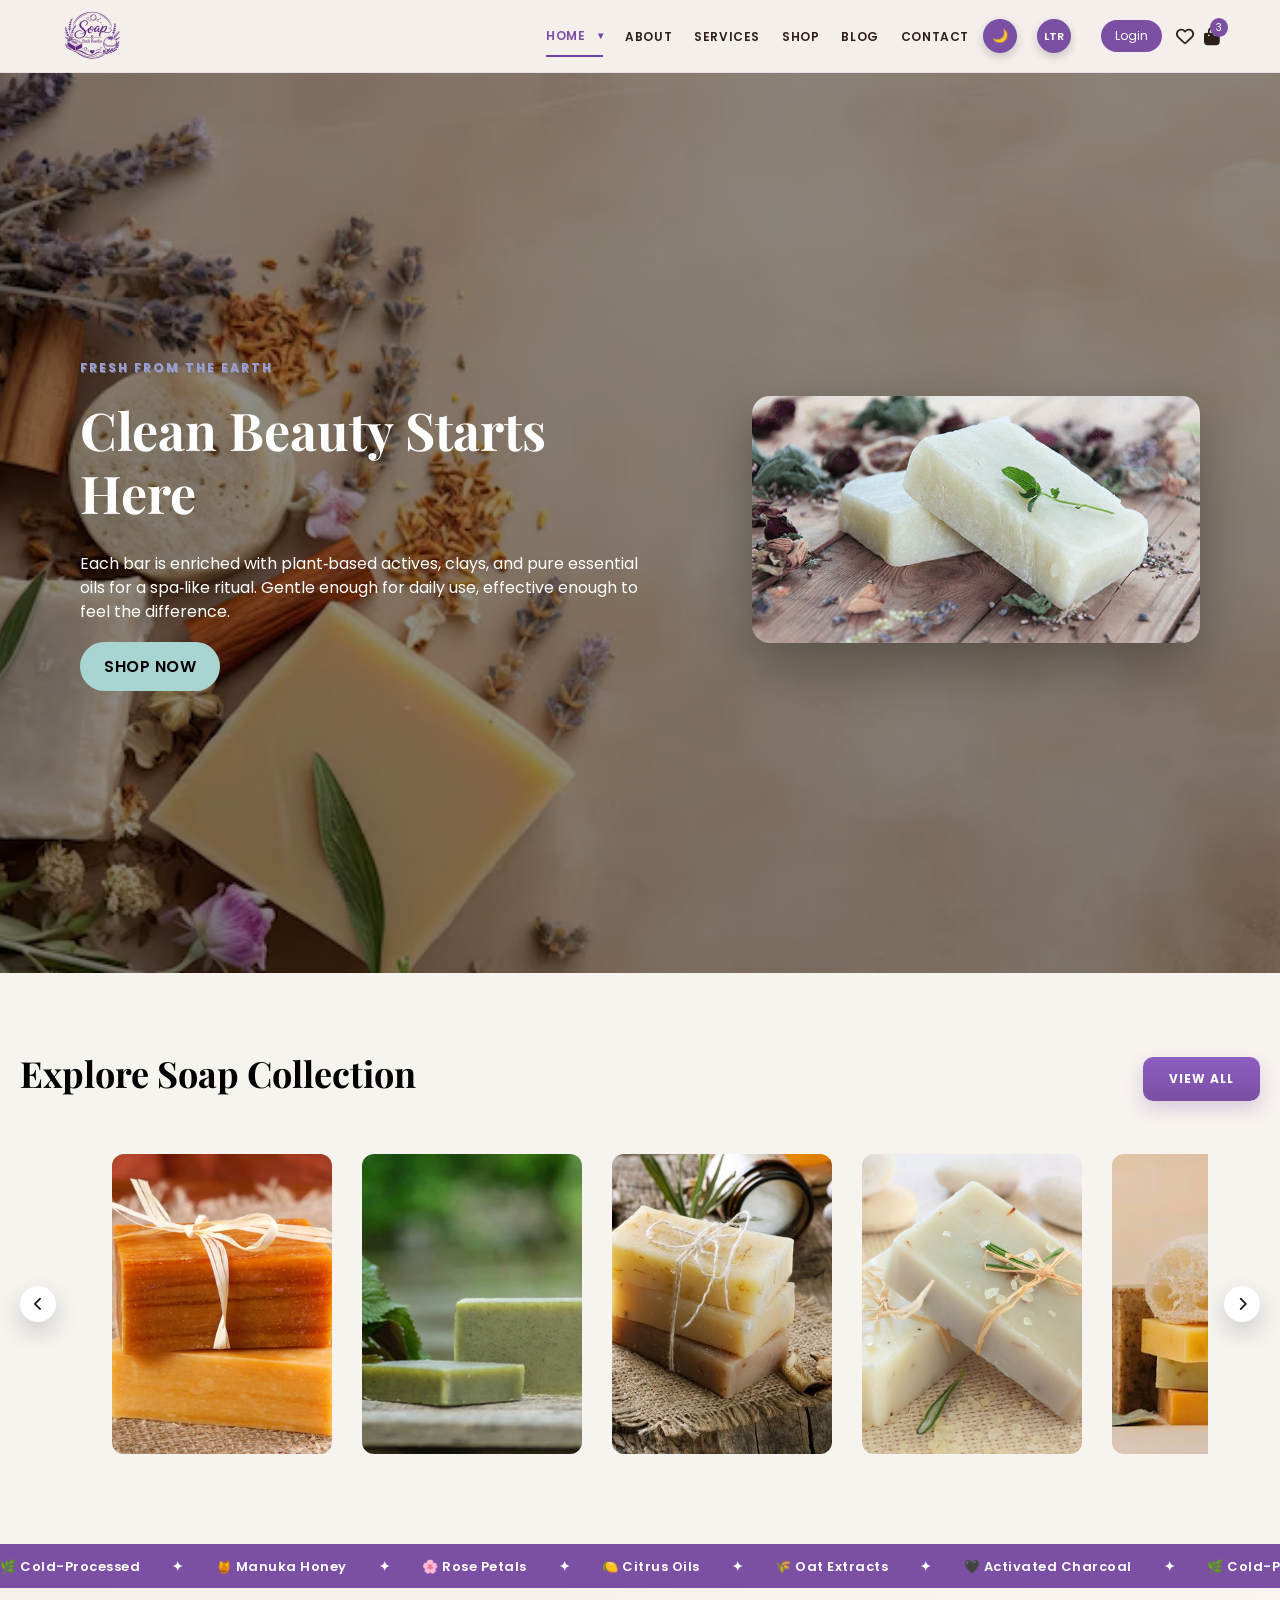
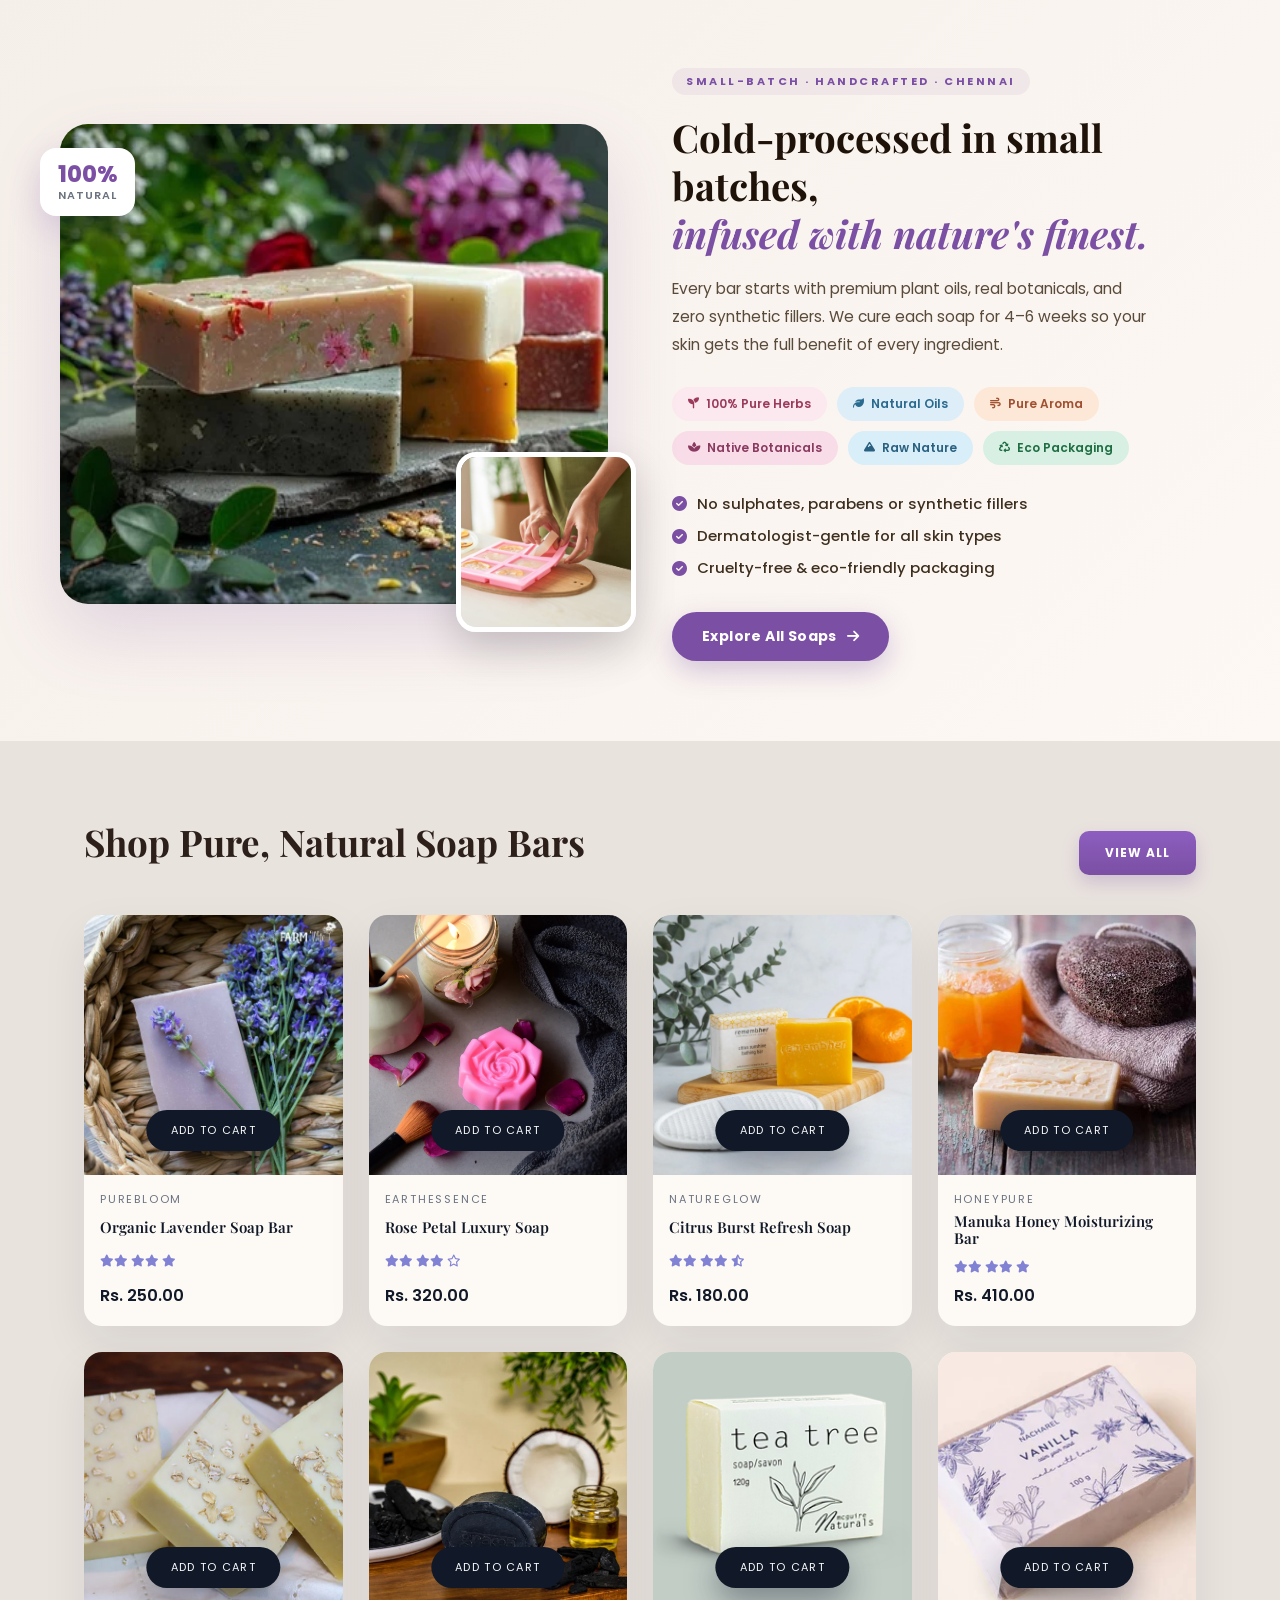
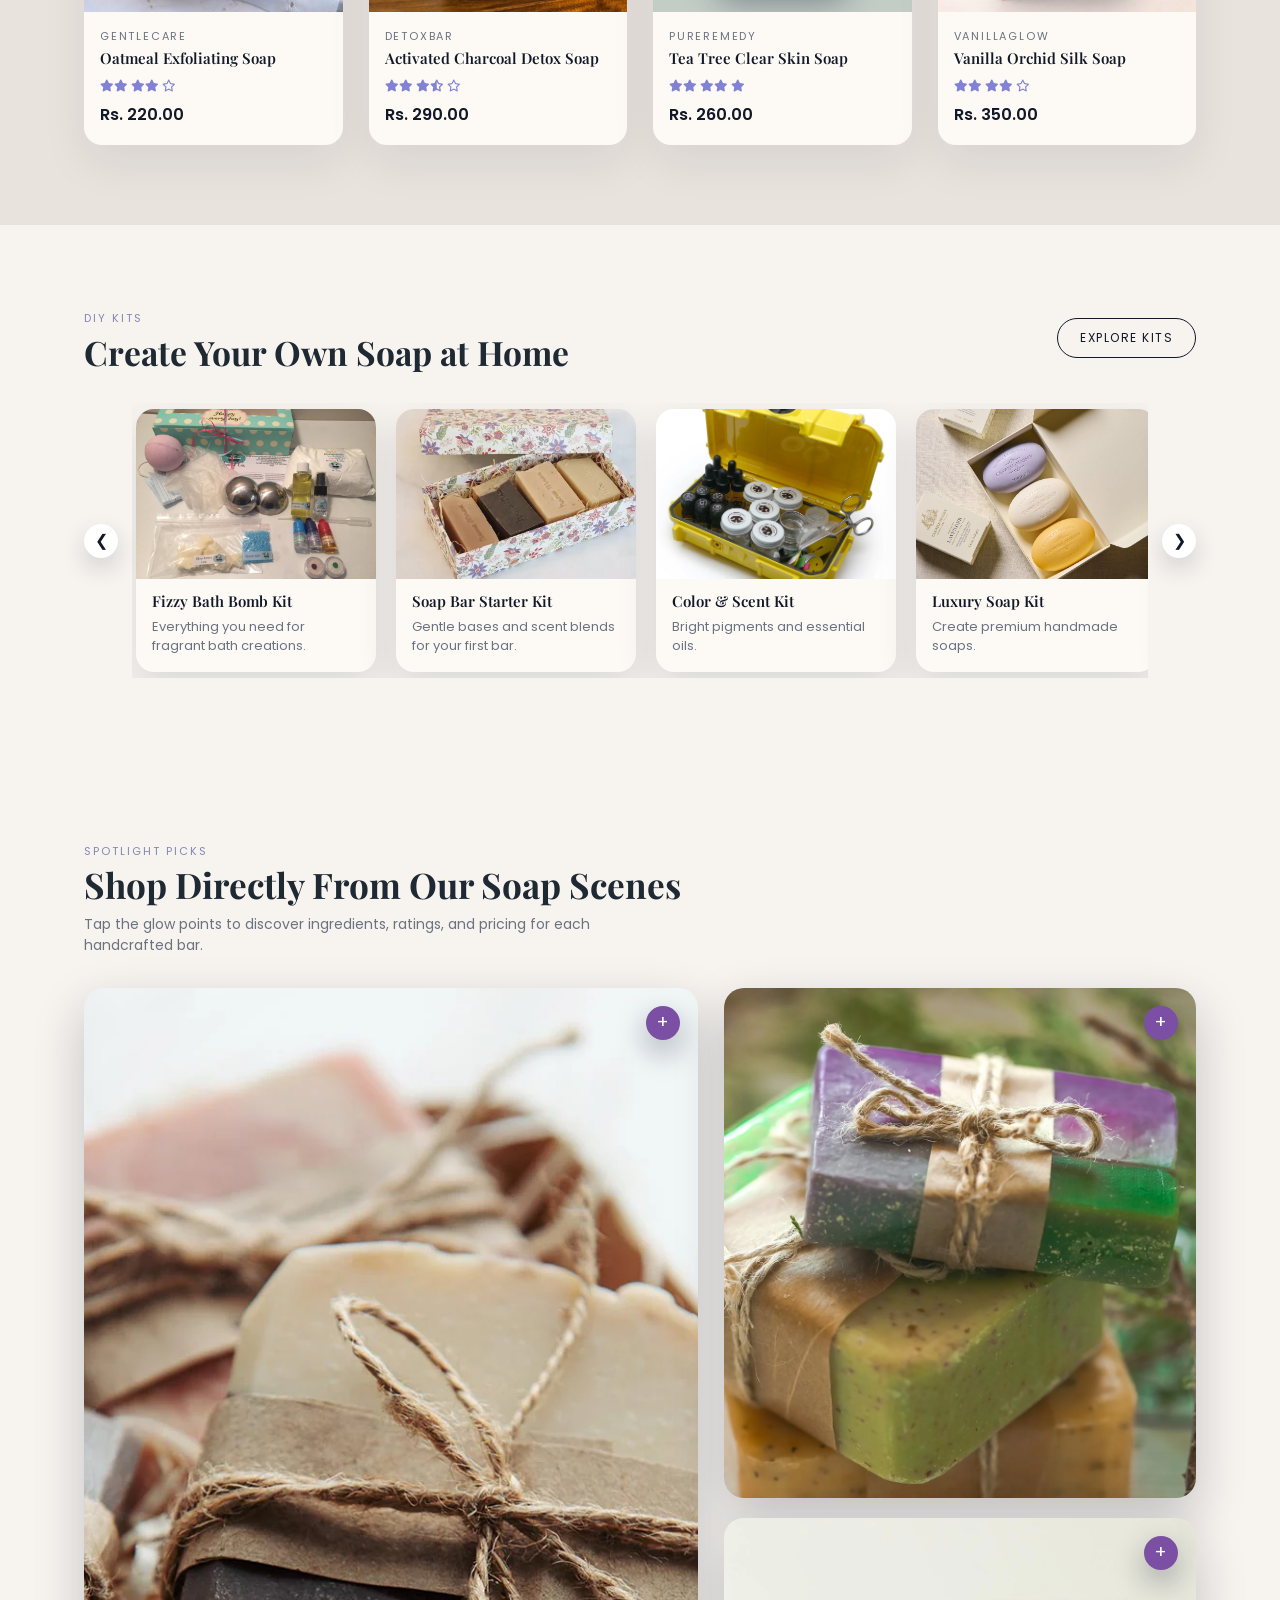
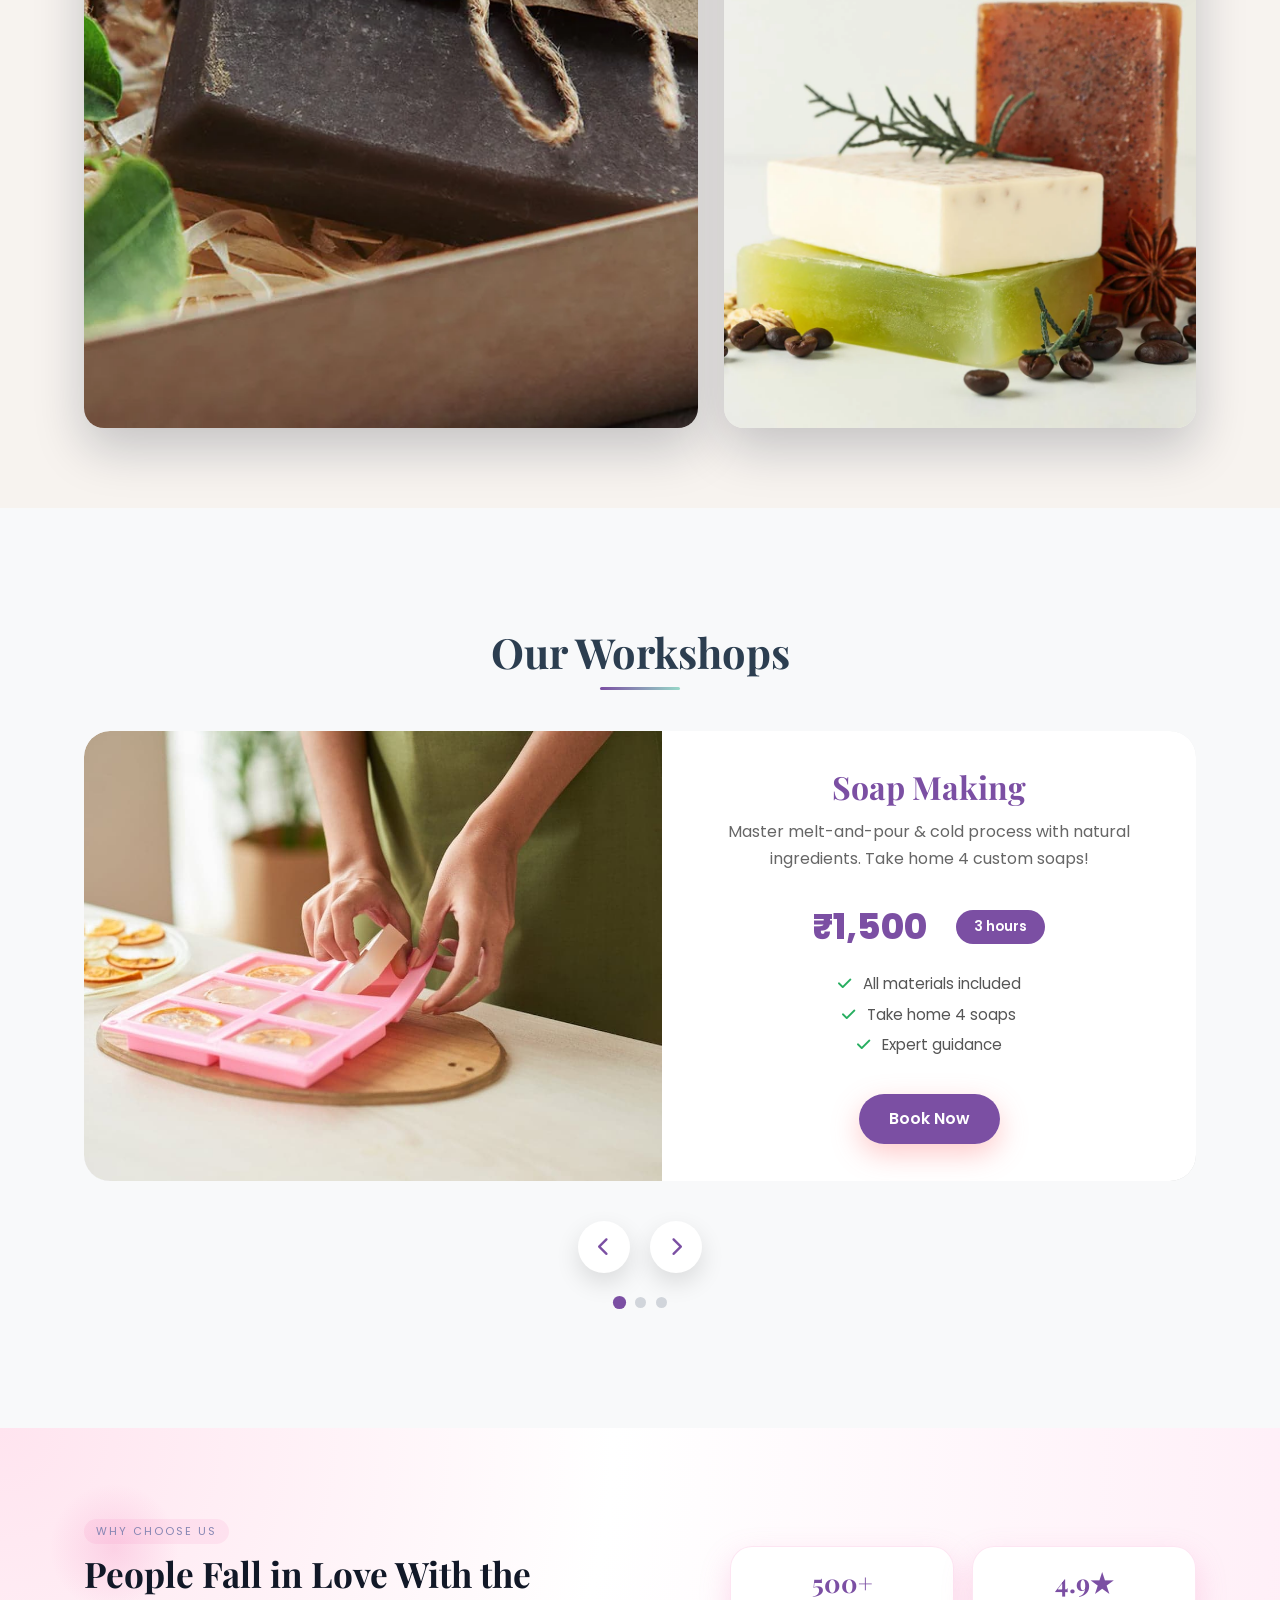
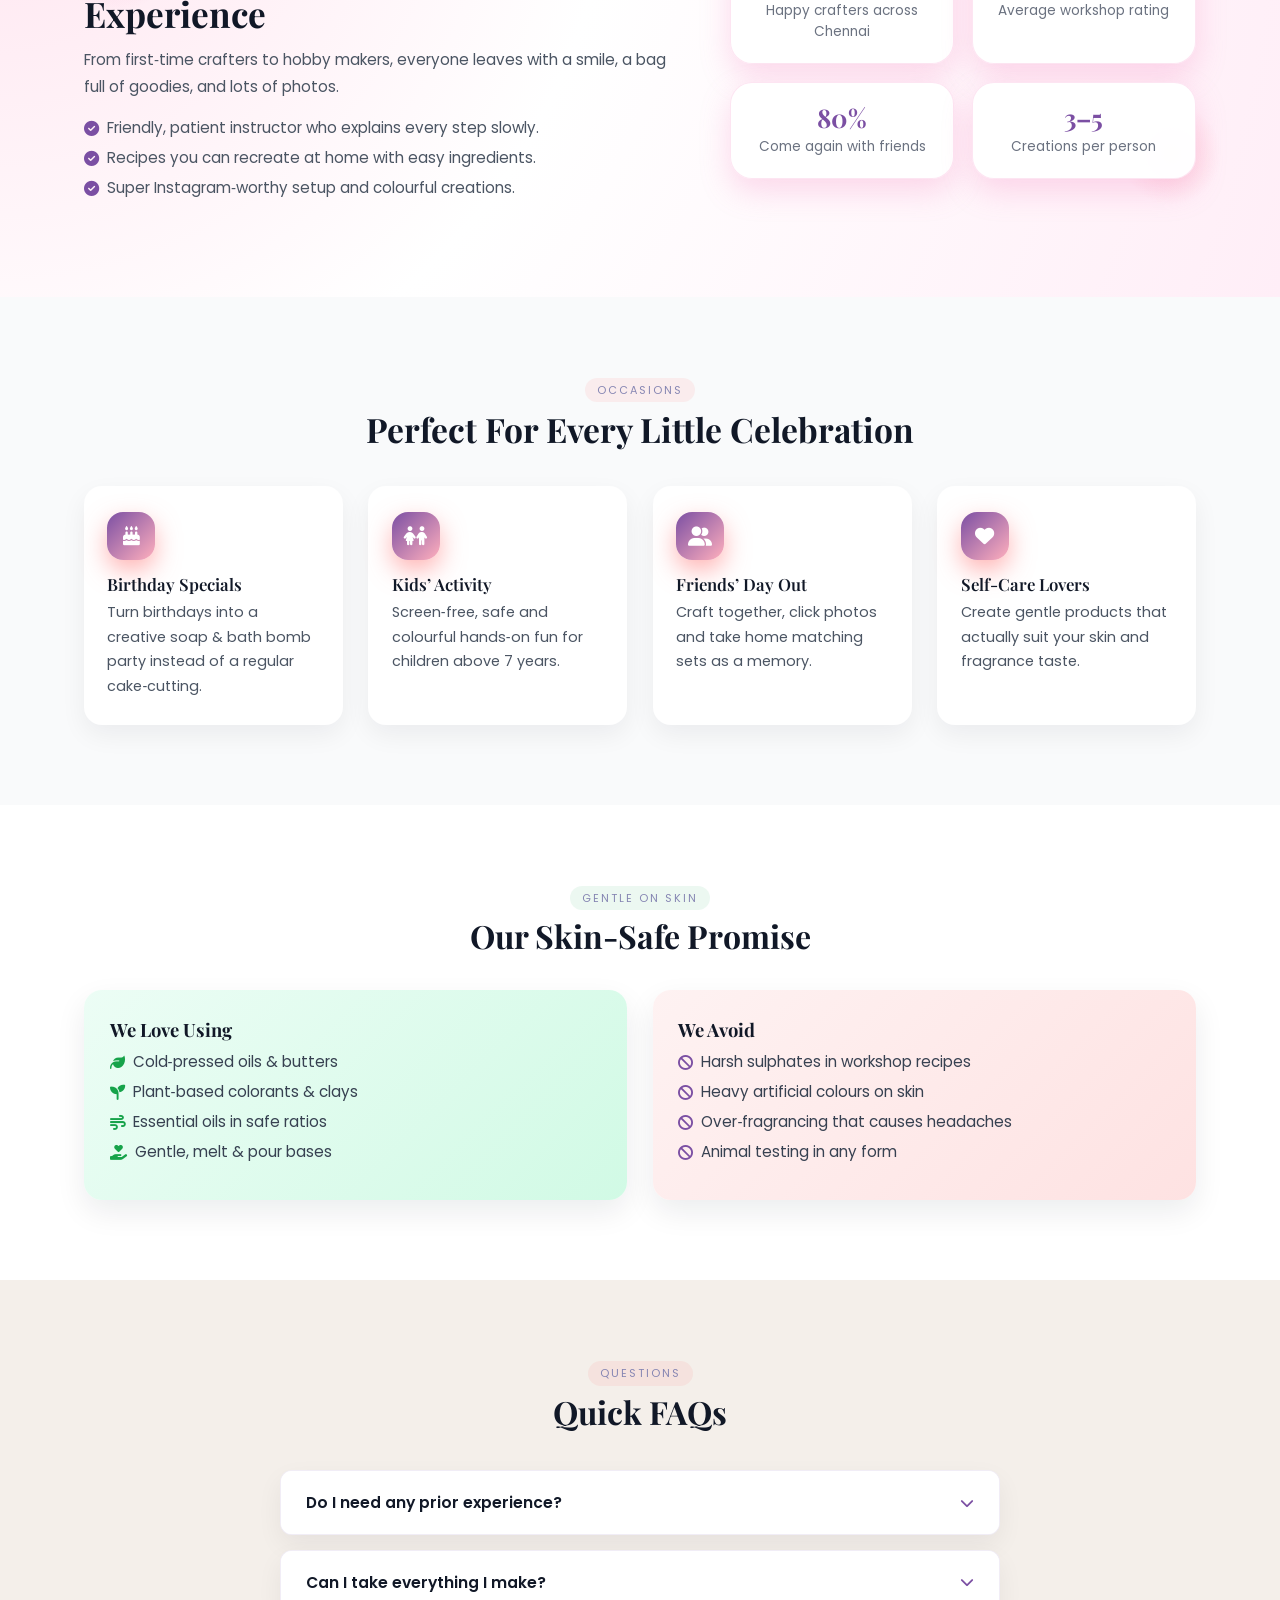
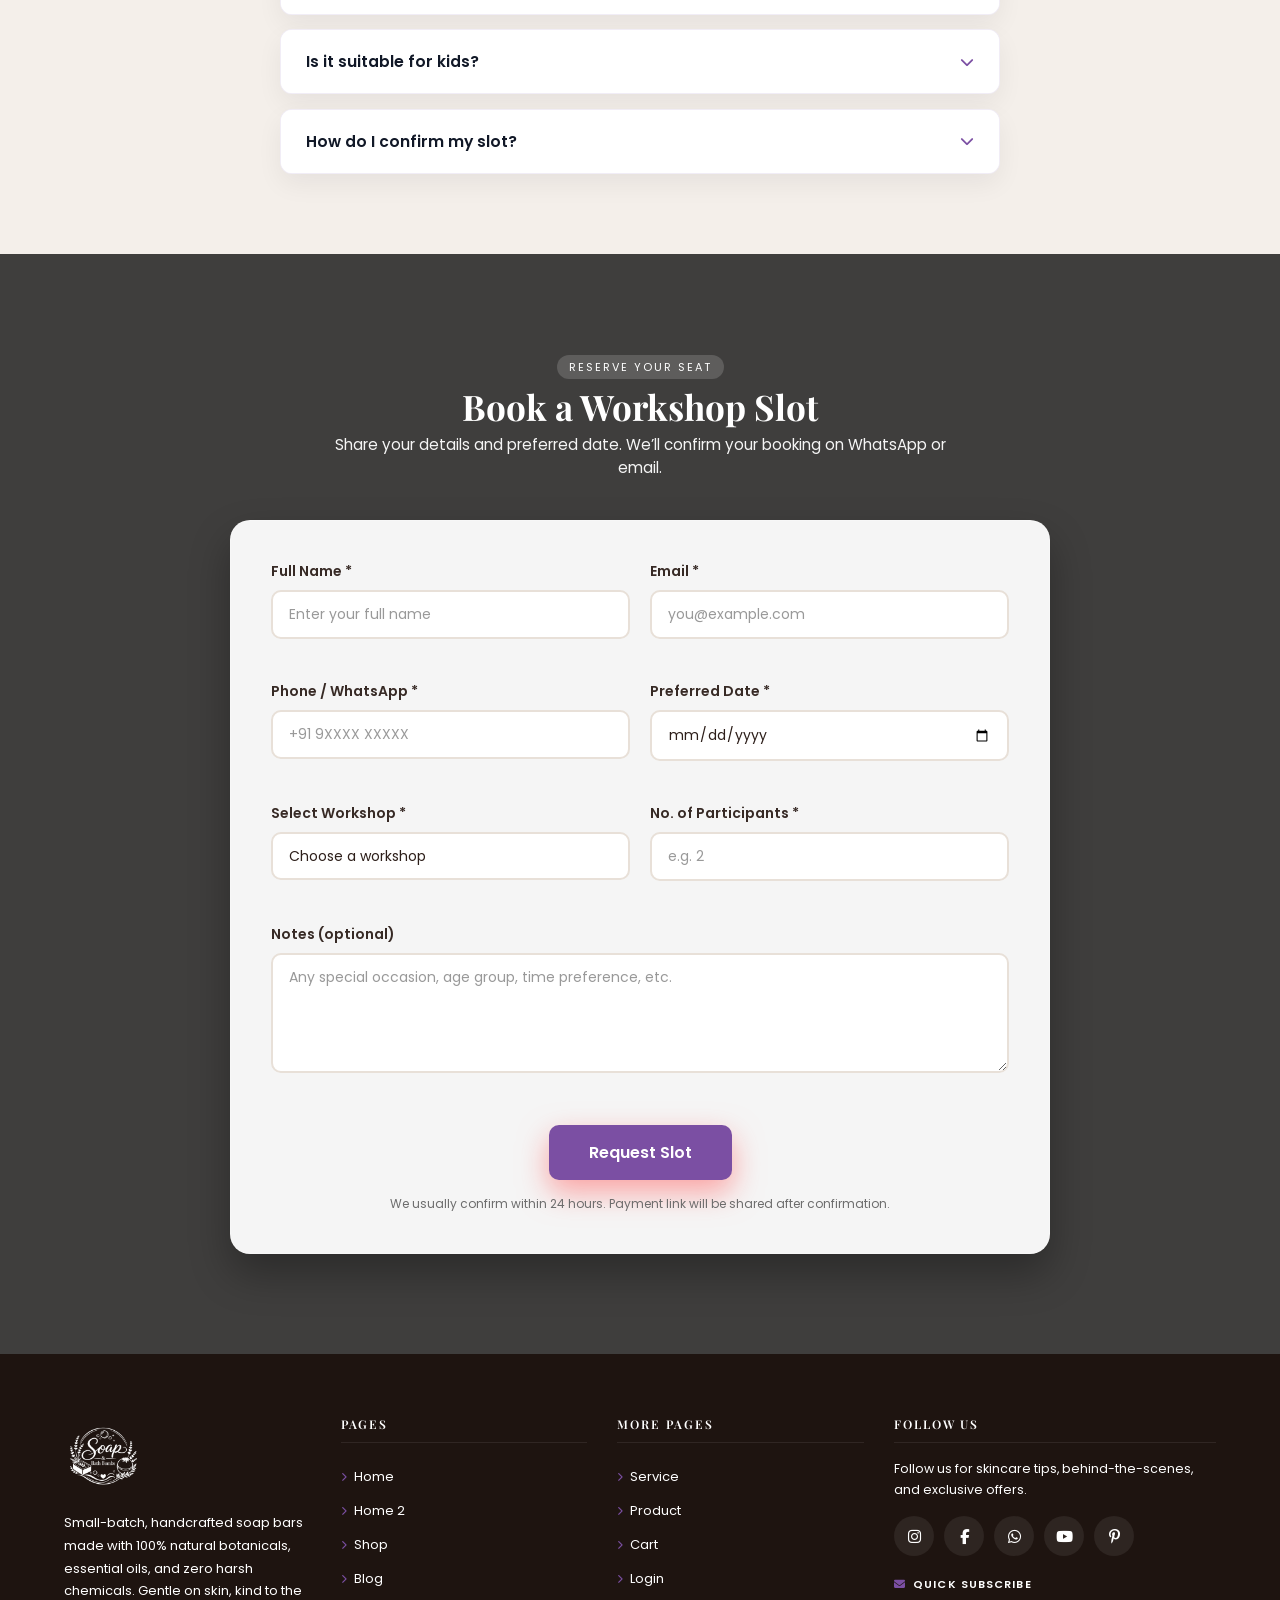
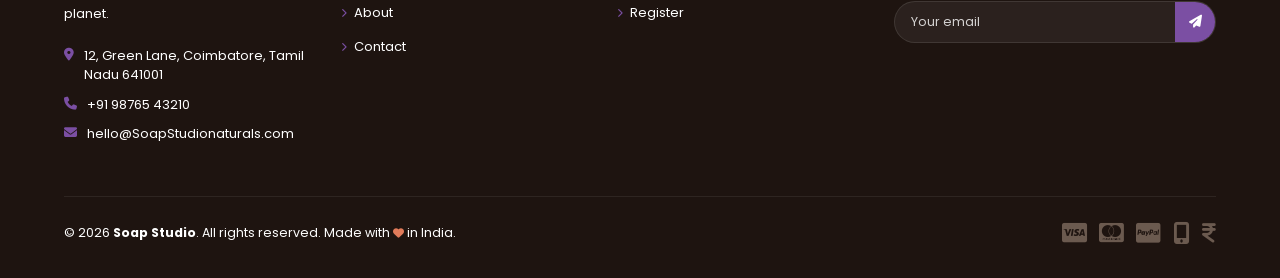
==== index.html @ 23bfa796 "Add files via upload" ====
<!DOCTYPE html>
<html lang="en">
<head>
    <meta charset="UTF-8">
    <meta name="viewport" content="width=device-width, initial-scale=1.0">
    <link rel="icon" type="image/png" href="images/my-logo.png">
<title>Soap & Bath Bomb Workshop Studio - Chennai</title>
    <!-- ✅ CSS LINK - THIS IS CORRECT -->
    <link rel="stylesheet" href="css/style.css">
    <link rel="stylesheet" href="css/dark.css">
    <link href="https://fonts.googleapis.com/css2?family=Poppins:wght@300;400;600;700&display=swap" rel="stylesheet">
    <link rel="stylesheet" href="https://cdnjs.cloudflare.com/ajax/libs/font-awesome/6.4.0/css/all.min.css">
    <link href="https://fonts.googleapis.com/css2?family=Playfair+Display&family=Poppins&display=swap" rel="stylesheet">

<link rel="stylesheet" href="https://cdnjs.cloudflare.com/ajax/libs/font-awesome/6.5.0/css/all.min.css">
</head>

<body class="page-home">
<!-- Header with Home Dropdown -->
<header class="site-header">
  <div class="header-container">


     <a href="index.html" class="logo">
      <img src="images/my-logo.png" alt="Soap Studio Logo" class="logo-img">
    </a>


    <!-- LEFT: Navigation -->
    <nav class="nav-left">
      <ul>
         <li class="dropdown active">
            <a href="#" class="active dropdown-trigger">Home <span class="dropdown-caret">&#9662;</span></a>
            <ul class="dropdown-menu">
                <li><a href="index.html" class="active">Home 1</a></li>
                <li><a href="home-2.html">Home 2</a></li>
            </ul>
        </li>
        <li><a href="about.html">About</a></li>
        <li><a href="service.html">Services</a></li>
        <li><a href="shop.html">Shop</a></li>
        <li><a href="blog.html">Blog</a></li>
        <li><a href="contact.html">Contact</a></li>
      </ul>
    </nav>

    <!-- CENTER: Logo -->
  

    <!-- RIGHT: Icons -->
    <div class="nav-right">
      
      <a href="#" title="Wishlist"><i class="fa-regular fa-heart"></i></a>
      <a href="cart.html" title="Cart" class="cart-icon">
        <i class="fa-solid fa-bag-shopping"></i>
        <span class="cart-badge">3</span>
      </a>
    </div>

    <!-- MOBILE: Hamburger -->
    <button class="hamburger" id="hamburger" aria-label="Toggle menu">
      <span></span><span></span><span></span>
    </button>


      <button id="theme-toggle" class="theme-btn" aria-label="Toggle theme">🌙</button>
      <button id="rtl-toggle" class="rtl-btn" aria-label="Toggle RTL">
        <span id="rtl-icon">LTR</span>
      </button>

      <a href="login.html" class="mobile-login-btn">Login</a>

  </div>

  <!-- MOBILE: Dropdown Nav -->
  <nav class="mobile-nav" id="mobileNav">
    <ul>
       <li class="mobile-dropdown">
         <button class="mobile-dropdown-toggle" type="button" aria-expanded="false">
           <span>Home</span>
           <span class="mobile-dropdown-caret">&#9662;</span>
         </button>
         <ul class="mobile-submenu">
           <li><a href="index.html" class="active">Home 1</a></li>
           <li><a href="home-2.html">Home 2</a></li>
         </ul>
       </li>
       <li><a href="about.html">About</a></li>
       <li><a href="service.html">Services</a></li>
       <li><a href="shop.html">Shop</a></li>
       <li><a href="blog.html">Blog</a></li>
       <li><a href="contact.html">Contact</a></li>
    </ul>
    <div class="mobile-nav-icons">
      <button class="theme-btn mobile-toggle-btn mobile-theme-toggle" aria-label="Toggle theme">🌙</button>
      <button class="rtl-btn mobile-toggle-btn mobile-rtl-toggle" aria-label="Toggle RTL">
        <span class="mobile-rtl-icon">LTR</span>
      </button>
      <a href="#" title="Wishlist"><i class="fa-regular fa-heart"></i></a>
      <a href="cart.html" title="Cart" class="cart-icon">
        <i class="fa-solid fa-bag-shopping"></i>
        <span class="cart-badge">3</span>
      </a>
      <a href="login.html" class="mobile-login-btn mobile-login-btn--menu">Login</a>
    </div>
  </nav>
</header>



<script>
</script>

<section class="hero">

    <!-- SLIDE 1 -->
    <div class="hero-slide active" style="background-image: linear-gradient(rgba(0,0,0,0.6), rgba(0,0,0,0.6)), url('images/back.webp');">
        <div class="overlay"></div>

        <div class="hero-content">
            <span>NATURE’S GENTLE TOUCH</span>
            <h1 style="color: #ffffff;">Handcrafted Organic<br>Soaps for Glowing Skin</h1>
            <p>Small‑batch bars made with cold‑processed oils, butters, and botanicals that pamper your skin. 
            Free from harsh sulfates, parabens, and synthetic fillers.</p>
            <button>SHOP NOW</button>
        </div>

        <div class="hero-img">
            <img src="images/handmade.webp">
        </div>
    </div>

    <!-- SLIDE 2 -->
    <div class="hero-slide" style="background-image: url('images/another back.avif');">
        <div class="overlay"></div>

        <div class="hero-content">
            <span>FRESH FROM THE EARTH</span>
            <h1>Clean Beauty Starts<br>Here</h1>
            <p>Each bar is enriched with plant‑based actives, clays, and pure essential oils for a spa‑like ritual. 
            Gentle enough for daily use, effective enough to feel the difference.</p>
            <button>SHOP NOW</button>
        </div>

        <div class="hero-img">
            <img src="images/flavour-6.webp">
        </div>
    </div>

</section>

<section class="collection">
    
  <div class="collection-header">
    <h2>Explore Soap Collection</h2>
    <a href="shop.html" class="view-all">VIEW ALL</a>
  </div>

  <div class="collection-wrapper">
    <!-- Left scroll button -->
    <button class="col-btn" id="colPrev" aria-label="Scroll left">
      <i class="fa-solid fa-chevron-left"></i>
    </button>

    <!-- Scrollable row -->
    <div class="collection-grid" id="collectionGrid">

      <div class="collection-item">
        <img src="images/flavour-1.avif" alt="Natural soaps">
        <div class="overlay-text">
          <h4>Natural Soaps</h4>
          <p>6 products</p>
        </div>
      </div>

      <div class="collection-item">
        <img src="images/flavour-2.webp" alt="Charcoal soaps">
        <div class="overlay-text">
          <h4>Charcoal Soaps</h4>
          <p>8 products</p>
        </div>
      </div>

      <div class="collection-item">
        <img src="images/flavour-3.jpg" alt="Herbal soaps">
        <div class="overlay-text">
          <h4>Herbal Soaps</h4>
          <p>5 products</p>
        </div>
      </div>

      <div class="collection-item">
        <img src="images/flavour-4.jpg" alt="Luxury bars">
        <div class="overlay-text">
          <h4>Luxury Bars</h4>
          <p>7 products</p>
        </div>
      </div>

      <div class="collection-item">
        <img src="images/flavour-5.webp" alt="Color soaps">
        <div class="overlay-text">
          <h4>Color Soaps</h4>
          <p>9 products</p>
        </div>
      </div>

    </div>

    <!-- Right scroll button -->
    <button class="col-btn" id="colNext" aria-label="Scroll right">
      <i class="fa-solid fa-chevron-right"></i>
    </button>
  </div>

</section>
            


<section class="naturals-section">

  <!-- MARQUEE TICKER -->
  <div class="naturals-ticker">
    <div class="ticker-track">
      <span>🌿 Cold-Processed</span><span>✦</span>
      <span>🍯 Manuka Honey</span><span>✦</span>
      <span>🌸 Rose Petals</span><span>✦</span>
      <span>🍋 Citrus Oils</span><span>✦</span>
      <span>🌾 Oat Extracts</span><span>✦</span>
      <span>🖤 Activated Charcoal</span><span>✦</span>
      <span>🌿 Cold-Processed</span><span>✦</span>
      <span>🍯 Manuka Honey</span><span>✦</span>
      <span>🌸 Rose Petals</span><span>✦</span>
      <span>🍋 Citrus Oils</span><span>✦</span>
      <span>🌾 Oat Extracts</span><span>✦</span>
      <span>🖤 Activated Charcoal</span><span>✦</span>
    </div>
  </div>

  <div class="naturals-inner">

    <!-- LEFT: IMAGE STACK -->
    <div class="naturals-visual">
      <div class="naturals-img-wrap">
        <img src="images/handmade.webp" alt="Handmade soap" class="naturals-img-main">
        <img src="images/soap-1.jpeg" alt="Natural ingredients" class="naturals-img-float">
        <!-- floating badge -->
        <div class="naturals-badge-float">
          <span class="nbf-num">100%</span>
          <span class="nbf-label">Natural</span>
        </div>
      </div>
    </div>

    <!-- RIGHT: CONTENT -->
    <div class="naturals-content">
      <span class="naturals-eyebrow">Small-Batch · Handcrafted · Chennai</span>
      <h2 class="naturals-heading">
        Cold-processed in small batches,<br>
        <em>infused with nature's finest.</em>
      </h2>
      <p class="naturals-desc">
        Every bar starts with premium plant oils, real botanicals, and zero synthetic fillers.
        We cure each soap for 4–6 weeks so your skin gets the full benefit of every ingredient.
      </p>

      <!-- INGREDIENT PILLS -->
      <div class="naturals-pills">
        <div class="npill npill--pink"><i class="fas fa-seedling"></i> 100% Pure Herbs</div>
        <div class="npill npill--blue"><i class="fas fa-leaf"></i> Natural Oils</div>
        <div class="npill npill--peach"><i class="fas fa-wind"></i> Pure Aroma</div>
        <div class="npill npill--rose"><i class="fas fa-spa"></i> Native Botanicals</div>
        <div class="npill npill--sky"><i class="fas fa-mountain"></i> Raw Nature</div>
        <div class="npill npill--green"><i class="fas fa-recycle"></i> Eco Packaging</div>
      </div>

      <!-- PROMISE ROWS -->
      <ul class="naturals-promises">
        <li><i class="fas fa-check-circle"></i> No sulphates, parabens or synthetic fillers</li>
        <li><i class="fas fa-check-circle"></i> Dermatologist-gentle for all skin types</li>
        <li><i class="fas fa-check-circle"></i> Cruelty-free &amp; eco-friendly packaging</li>
      </ul>

      <a href="shop.html" class="naturals-cta">Explore All Soaps <i class="fas fa-arrow-right"></i></a>
    </div>

  </div>
</section>




<!-- SHOP PURE, NATURAL SOAP BARS -->
<section class="product-section">
  <div class="container">

    <div class="section-header">
      <h2 class="section-title">Shop Pure, Natural Soap Bars</h2>
      <a href="shop.html" class="view-all">VIEW ALL</a>
    </div>

    <div class="products-grid">

      <!-- Product 1: Lavender -->
      <div class="product-card">
        <div class="image-container">
          <img src="images/lavender-2.jpg" alt="Lavender Soap" class="product-image default">
          <img src="images/lavender-2.jpg" alt="Lavender Hover" class="product-image hover">

          <div class="action-icons">
            <div class="action-icon" title="Wishlist"><i class="far fa-heart"></i></div>
            <div class="action-icon" title="Quick View"><i class="far fa-eye"></i></div>
            <div class="action-icon" title="Compare"><i class="fas fa-shuffle"></i></div>
          </div>

          <!-- Hover content -->
          <div class="hover-info">
            <span class="hover-brand">PureBloom</span>
            <p >Calming lavender with creamy shea butter for night‑time pampering.</p>
          </div>

          <button class="add-to-cart">ADD TO CART</button>
        </div>
        <div class="product-info">
          <div class="brand-name">PureBloom</div>
          <h3 class="product-title">Organic Lavender Soap Bar</h3>
          <div class="rating">
            <div class="stars">
              <i class="fas fa-star"></i><i class="fas fa-star"></i>
              <i class="fas fa-star"></i><i class="fas fa-star"></i>
              <i class="fas fa-star"></i>
            </div>
          </div>
          <div class="price">Rs. 250.00</div>
        </div>
      </div>

      <!-- Product 2: Rose -->
      <div class="product-card">
        <div class="image-container">
          <img src="images/rose.webp" alt="Rose Soap" class="product-image default">
          <img src="images/rose-2.jpg" alt="Rose Hover" class="product-image hover">

          <div class="action-icons">
            <div class="action-icon" title="Wishlist"><i class="far fa-heart"></i></div>
            <div class="action-icon" title="Quick View"><i class="far fa-eye"></i></div>
            <div class="action-icon" title="Compare"><i class="fas fa-shuffle"></i></div>
          </div>

          <div class="hover-info">
            <span class="hover-brand">EarthEssence</span>
            <p>Handcrafted rose bar with real petals for a soft, romantic lather.</p>
          </div>

          <button class="add-to-cart">ADD TO CART</button>
        </div>
        <div class="product-info">
          <div class="brand-name">EarthEssence</div>
          <h3 class="product-title">Rose Petal Luxury Soap</h3>
          <div class="rating">
            <div class="stars">
              <i class="fas fa-star"></i><i class="fas fa-star"></i>
              <i class="fas fa-star"></i><i class="fas fa-star"></i>
              <i class="far fa-star"></i>
            </div>
          </div>
          <div class="price">Rs. 320.00</div>
        </div>
      </div>

      <!-- Product 3: Citrus -->
      <div class="product-card">
        <div class="image-container">
          <img src="images/citrus.webp" alt="Citrus Soap" class="product-image default">
          <img src="images/citrus-2.webp" alt="Citrus Hover" class="product-image hover">

          <div class="action-icons">
            <div class="action-icon" title="Wishlist"><i class="far fa-heart"></i></div>
            <div class="action-icon" title="Quick View"><i class="far fa-eye"></i></div>
            <div class="action-icon" title="Compare"><i class="fas fa-shuffle"></i></div>
          </div>

          <div class="hover-info">
            <span class="hover-brand">NatureGlow</span>
            <p>Bright citrus oils to wake up dull skin and refresh summer showers.</p>
          </div>

          <button class="add-to-cart">ADD TO CART</button>
        </div>
        <div class="product-info">
          <div class="brand-name">NatureGlow</div>
          <h3 class="product-title">Citrus Burst Refresh Soap</h3>
          <div class="rating">
            <div class="stars">
              <i class="fas fa-star"></i><i class="fas fa-star"></i>
              <i class="fas fa-star"></i><i class="fas fa-star"></i>
              <i class="fas fa-star-half-alt"></i>
            </div>
          </div>
          <div class="price">Rs. 180.00</div>
        </div>
      </div>

      <!-- Product 4: Honey -->
      <div class="product-card">
        <div class="image-container">
          <img src="images/honey.webp" alt="Honey Soap" class="product-image default">
          <img src="images/honey-2.webp" alt="Honey Hover" class="product-image hover">

          <div class="action-icons">
            <div class="action-icon" title="Wishlist"><i class="far fa-heart"></i></div>
            <div class="action-icon" title="Quick View"><i class="far fa-eye"></i></div>
            <div class="action-icon" title="Compare"><i class="fas fa-shuffle"></i></div>
          </div>

          <div class="hover-info">
            <span class="hover-brand">HoneyPure</span>
            <p>Manuka honey and oat infusion to deeply moisturize dry, tight skin.</p>
          </div>

          <button class="add-to-cart">ADD TO CART</button>
        </div>
        <div class="product-info">
          <div class="brand-name">HoneyPure</div>
          <h3 class="product-title">Manuka Honey Moisturizing Bar</h3>
          <div class="rating">
            <div class="stars">
              <i class="fas fa-star"></i><i class="fas fa-star"></i>
              <i class="fas fa-star"></i><i class="fas fa-star"></i>
              <i class="fas fa-star"></i>
            </div>
          </div>
          <div class="price">Rs. 410.00</div>
        </div>
      </div>

      <!-- Product 5: Oatmeal -->
      <div class="product-card">
        <div class="image-container">
          <img src="images/oats.webp" alt="Oatmeal Soap" class="product-image default">
          <img src="images/oats-2.webp" alt="Oatmeal Hover" class="product-image hover">

          <div class="action-icons">
            <div class="action-icon" title="Wishlist"><i class="far fa-heart"></i></div>
            <div class="action-icon" title="Quick View"><i class="far fa-eye"></i></div>
            <div class="action-icon" title="Compare"><i class="fas fa-shuffle"></i></div>
          </div>

          <div class="hover-info">
            <span class="hover-brand">GentleCare</span>
            <p>Finely ground oats for a soft exfoliation that’s kind to sensitive skin.</p>
          </div>

          <button class="add-to-cart">ADD TO CART</button>
        </div>
        <div class="product-info">
          <div class="brand-name">GentleCare</div>
          <h3 class="product-title">Oatmeal Exfoliating Soap</h3>
          <div class="rating">
            <div class="stars">
              <i class="fas fa-star"></i><i class="fas fa-star"></i>
              <i class="fas fa-star"></i><i class="fas fa-star"></i>
              <i class="far fa-star"></i>
            </div>
          </div>
          <div class="price">Rs. 220.00</div>
        </div>
      </div>

      <!-- Product 6: Charcoal -->
      <div class="product-card">
        <div class="image-container">
          <img src="images/charcoal.webp" alt="Charcoal Soap" class="product-image default">
          <img src="images/charcoal-2.webp" alt="Charcoal Hover" class="product-image hover">

          <div class="action-icons">
            <div class="action-icon" title="Wishlist"><i class="far fa-heart"></i></div>
            <div class="action-icon" title="Quick View"><i class="far fa-eye"></i></div>
            <div class="action-icon" title="Compare"><i class="fas fa-shuffle"></i></div>
          </div>

          <div class="hover-info">
            <span class="hover-brand">DetoxBar</span>
            <p>Activated charcoal draws out impurities for a clearer, detoxed feel.</p>
          </div>

          <button class="add-to-cart">ADD TO CART</button>
        </div>
        <div class="product-info">
          <div class="brand-name">DetoxBar</div>
          <h3 class="product-title">Activated Charcoal Detox Soap</h3>
          <div class="rating">
            <div class="stars">
              <i class="fas fa-star"></i><i class="fas fa-star"></i>
              <i class="fas fa-star"></i><i class="fas fa-star-half-alt"></i>
              <i class="far fa-star"></i>
            </div>
          </div>
          <div class="price">Rs. 290.00</div>
        </div>
      </div>

      <!-- Product 7: Tea Tree -->
      <div class="product-card">
        <div class="image-container">
          <img src="images/tea tree.png" alt="Tea Tree Soap" class="product-image default">
          <img src="images/tea tree-2.avif" alt="Tea Tree Hover" class="product-image hover">

          <div class="action-icons">
            <div class="action-icon" title="Wishlist"><i class="far fa-heart"></i></div>
            <div class="action-icon" title="Quick View"><i class="far fa-eye"></i></div>
            <div class="action-icon" title="Compare"><i class="fas fa-shuffle"></i></div>
          </div>

          <div class="hover-info">
            <span class="hover-brand">PureRemedy</span>
            <p>Tea tree and neem blend to support breakout‑prone, congested skin.</p>
          </div>

          <button class="add-to-cart">ADD TO CART</button>
        </div>
        <div class="product-info">
          <div class="brand-name">PureRemedy</div>
          <h3 class="product-title">Tea Tree Clear Skin Soap</h3>
          <div class="rating">
            <div class="stars">
              <i class="fas fa-star"></i><i class="fas fa-star"></i>
              <i class="fas fa-star"></i><i class="fas fa-star"></i>
              <i class="fas fa-star"></i>
            </div>
          </div>
          <div class="price">Rs. 260.00</div>
        </div>
      </div>

      <!-- Product 8: Vanilla -->
      <div class="product-card">
        <div class="image-container">
          <img src="images/vanilla.webp" alt="Vanilla Soap" class="product-image default">
          <img src="images/vanilla-2.webp" alt="Vanilla Hover" class="product-image hover">

          <div class="action-icons">
            <div class="action-icon" title="Wishlist"><i class="far fa-heart"></i></div>
            <div class="action-icon" title="Quick View"><i class="far fa-eye"></i></div>
            <div class="action-icon" title="Compare"><i class="fas fa-shuffle"></i></div>
          </div>

          <div class="hover-info">
            <span class="hover-brand">VanillaGlow</span>
            <p >Warm vanilla and coconut milk for a dessert‑like, silky shower ritual.</p>
          </div>

          <button class="add-to-cart">ADD TO CART</button>
        </div>
        <div class="product-info">
          <div class="brand-name">VanillaGlow</div>
          <h3 class="product-title">Vanilla Orchid Silk Soap</h3>
          <div class="rating">
            <div class="stars">
              <i class="fas fa-star"></i><i class="fas fa-star"></i>
              <i class="fas fa-star"></i><i class="fas fa-star"></i>
              <i class="far fa-star"></i>
            </div>
          </div>
          <div class="price">Rs. 350.00</div>
        </div>
      </div>

    </div>

  </div>
</section>






<section class="diy-kits">
<div class="container">

    <!-- HEADER -->
    <div class="diy-top">
        <div>
            <span class="section-tag">DIY Kits</span>
            <h2>Create Your Own Soap at Home</h2>
        </div>
        <a href="shop.html" class="btn-secondary">Explore Kits</a>
    </div>

    <!-- SCROLL -->
    <div class="kit-wrapper">

        <button class="kit-btn left" onclick="scrollKits(-1)">&#10094;</button>

        <div class="kit-grid" id="kitGrid">

            <article class="kit-card">
                <img src="images/soap kit.webp">
                <div class="kit-copy">
                    <h3>Fizzy Bath Bomb Kit</h3>
                    <p>Everything you need for fragrant bath creations.</p>
                </div>
            </article>

            <article class="kit-card">
                <img src="images/soap bar kit.webp">
                <div class="kit-copy">
                    <h3>Soap Bar Starter Kit</h3>
                    <p>Gentle bases and scent blends for your first bar.</p>
                </div>
            </article>

            <article class="kit-card">
                <img src="images/colour kit.webp">
                <div class="kit-copy">
                    <h3>Color & Scent Kit</h3>
                    <p>Bright pigments and essential oils.</p>
                </div>
            </article>

            <!-- extra cards -->
            <article class="kit-card">
                <img src="images/luxury kit.webp">
                <div class="kit-copy">
                    <h3>Luxury Soap Kit</h3>
                    <p>Create premium handmade soaps.</p>
                </div>
            </article>

            <article class="kit-card">
                <img src="images/herbs kit.jpg">
                <div class="kit-copy">
                    <h3>Herbal Kit</h3>
                    <p>Natural herbs and oils for skincare.</p>
                </div>
            </article>

        </div>

        <button class="kit-btn right" onclick="scrollKits(1)">&#10095;</button>

    </div>

</div>
</section>




<section class="hotspot-showcase">
  <div class="container">

    <div class="hotspot-header">
      <div>
        <span class="section-tag">Spotlight Picks</span>
        <h2>Shop Directly From Our Soap Scenes</h2>
        <p>Tap the glow points to discover ingredients, ratings, and pricing for each handcrafted bar.</p>
      </div>
    </div>

    <div class="hotspot-grid">
      <!-- LEFT: FEATURED LARGE IMAGE -->
      <div class="hotspot-item hotspot-item--large" data-position="left">
        <img src="images/handmade-soap-bars-2024-12-07-21-31-31-utc.webp" alt="Featured Natural Soap">
        <button class="hotspot-trigger" data-target="product-1">
          <span>+</span>
        </button>

        <!-- POPUP CARD -->
        <div class="hotspot-card" id="product-1">
          <div class="brand">PureBloom</div>
          <div class="title">Lavender Oatmeal Calm Bar</div>
          <div class="rating">
            <span class="stars">★★★★★</span>
            <span class="rating-count">(124)</span>
          </div>
          <div class="price-row">
            <span class="price-new">₹420</span>
            <span class="price-old">₹480</span>
          </div>
        </div>
      </div>

      <!-- RIGHT: TWO STACKED IMAGES -->
      <div class="hotspot-right-column">
        
        <div class="hotspot-item" data-position="right">
          <img src="images/handmade-soap-on-wooden-background-2023-11-27-04-50-10-utc.webp" alt="Herbal Clay Soap">
          <button class="hotspot-trigger" data-target="product-2">
            <span>+</span>
          </button>

          <div class="hotspot-card" id="product-2">
            <div class="brand">EarthEssence</div>
            <div class="title">Herbal Clay Detox Bar</div>
            <div class="rating">
              <span class="stars">★★★★☆</span>
              <span class="rating-count">(89)</span>
            </div>
            <div class="price-row">
              <span class="price-new">₹390</span>
              <span class="price-old">₹430</span>
            </div>
          </div>
        </div>

        <div class="hotspot-item" data-position="right">
          <img src="images/pieces-of-natural-handmade-soap-on-white-backgroun-2023-11-27-05-30-45-utc.webp" alt="Citrus Glow Soap">
          <button class="hotspot-trigger" data-target="product-3">
            <span>+</span>
          </button>

          <div class="hotspot-card" id="product-3">
            <div class="brand">CitrusBloom</div>
            <div class="title">Citrus Glow Vitamin C Bar</div>
            <div class="rating">
              <span class="stars">★★★★★</span>
              <span class="rating-count">(57)</span>
            </div>
            <div class="price-row">
              <span class="price-new">₹450</span>
            </div>
          </div>
        </div>

      </div>
    </div>
  </div>
</section>


  <!-- Workshops - Horizontal Layout -->
<section id="workshops" class="workshops">
    <div class="container">
        <h2>Our Workshops</h2>
        <div class="workshops-horizontal">
            <!-- Soap Making -->
            <div class="workshop-slide">
                <div class="workshop-card-horizontal">
                    <div class="workshop-image">
                        <img src="images/soap-1.jpeg" alt="Soap Making">
                        <div class="workshop-overlay">
                            <i class="fas fa-hand-holding-heart"></i>
                        </div>
                    </div>
                    <div class="workshop-content">
                        <h3>Soap Making</h3>
                        <p>Master melt-and-pour & cold process with natural ingredients. Take home 4 custom soaps!</p>
                        <div class="workshop-price-duration">
                            <span class="price">₹1,500</span>
                            <span class="duration">3 hours</span>
                        </div>
                        <ul class="features">
                            <li><i class="fas fa-check"></i> All materials included</li>
                            <li><i class="fas fa-check"></i> Take home 4 soaps</li>
                            <li><i class="fas fa-check"></i> Expert guidance</li>
                        </ul>
                        <a href="#book" class="book-btn">Book Now</a>
                    </div>
                </div>
            </div>

            <!-- Bath Bombs -->
            <div class="workshop-slide">
                <div class="workshop-card-horizontal">
                    <div class="workshop-image">
                        <img src="images/bath bombs.jpg">
                        <div class="workshop-overlay">
                            <i class="fas fa-bath"></i>
                        </div>
                    </div>
                    <div class="workshop-content">
                        <h3>Bath Bombs</h3>
                        <p>Create fizzy bath bombs with essential oils & colors. Perfect fun for all ages!</p>
                        <div class="workshop-price-duration">
                            <span class="price">₹1,200</span>
                            <span class="duration">2.5 hours</span>
                        </div>
                        <ul class="features">
                            <li><i class="fas fa-check"></i> 6 bath bombs</li>
                            <li><i class="fas fa-check"></i> Custom scents</li>
                            <li><i class="fas fa-check"></i> Kid-friendly</li>
                        </ul>
                        <a href="#book" class="book-btn">Book Now</a>
                    </div>
                </div>
            </div>

            <!-- Combo -->
            <div class="workshop-slide">
                <div class="workshop-card-horizontal">
                    <div class="workshop-image">
                        <img src="images/bath-bomb-preparation.jpg">
                        <div class="workshop-overlay">
                            <i class="fas fa-palette"></i>
                        </div>
                    </div>
                    <div class="workshop-content">
                        <h3>Combo Session</h3>
                        <p>Soap + Bath Bombs full day! Best value with group discounts available.</p>
                        <div class="workshop-price-duration">
                            <span class="price">₹2,500</span>
                            <span class="duration">5 hours</span>
                        </div>
                        <ul class="features">
                            <li><i class="fas fa-check"></i> Save ₹200</li>
                            <li><i class="fas fa-check"></i> Group 20% off</li>
                            <li><i class="fas fa-check"></i> Lunch included</li>
                        </ul>
                        <a href="#book" class="book-btn">Book Now</a>
                    </div>
                </div>
            </div>
        </div>

        <!-- Navigation Arrows -->
        <div class="workshop-nav">
            <button class="nav-btn prev" onclick="moveSlide(-1)"><i class="fas fa-chevron-left"></i></button>
            <button class="nav-btn next" onclick="moveSlide(1)"><i class="fas fa-chevron-right"></i></button>
        </div>

        <!-- Dots -->
        <div class="workshop-dots">
            <span class="dot active" onclick="currentSlide(1)"></span>
            <span class="dot" onclick="currentSlide(2)"></span>
            <span class="dot" onclick="currentSlide(3)"></span>
        </div>
    </div>
</section>







<!-- Why People Love Our Studio -->
<section class="love-section">
    <div class="container">
        <div class="love-layout">
            <div class="love-text">
                <span class="section-tag">Why Choose Us</span>
                <h2>People Fall in Love With the Experience</h2>
                <p>From first‑time crafters to hobby makers, everyone leaves with a smile, a bag full of goodies, and lots of photos.</p>

                <ul class="love-list">
                    <li><i class="fas fa-check-circle"></i> Friendly, patient instructor who explains every step slowly.</li>
                    <li><i class="fas fa-check-circle"></i> Recipes you can recreate at home with easy ingredients.</li>
                    <li><i class="fas fa-check-circle"></i> Super Instagram‑worthy setup and colourful creations.</li>
                </ul>
            </div>

            <div class="love-stats">
                <div class="love-card">
                    <h3>500+</h3>
                    <p>Happy crafters across Chennai</p>
                </div>
                <div class="love-card">
                    <h3>4.9★</h3>
                    <p>Average workshop rating</p>
                </div>
                <div class="love-card">
                    <h3>80%</h3>
                    <p>Come again with friends</p>
                </div>
                <div class="love-card">
                    <h3>3–5</h3>
                    <p>Creations per person</p>
                </div>
            </div>
        </div>
    </div>
</section>


<!-- Perfect For -->
<section class="perfect-section">
    <div class="container">
        <div class="section-header">
            <span class="section-tag">Occasions</span>
            <h2>Perfect For Every Little Celebration</h2>
        </div>

        <div class="perfect-grid">
            <div class="perfect-card">
                <div class="perfect-icon">
                    <i class="fas fa-birthday-cake"></i>
                </div>
                <h3>Birthday Specials</h3>
                <p>Turn birthdays into a creative soap & bath bomb party instead of a regular cake‑cutting.</p>
            </div>

            <div class="perfect-card">
                <div class="perfect-icon">
                    <i class="fas fa-children"></i>
                </div>
                <h3>Kids’ Activity</h3>
                <p>Screen‑free, safe and colourful hands‑on fun for children above 7 years.</p>
            </div>

            <div class="perfect-card">
                <div class="perfect-icon">
                    <i class="fas fa-user-friends"></i>
                </div>
                <h3>Friends’ Day Out</h3>
                <p>Craft together, click photos and take home matching sets as a memory.</p>
            </div>

            <div class="perfect-card">
                <div class="perfect-icon">
                    <i class="fas fa-heart"></i>
                </div>
                <h3>Self‑Care Lovers</h3>
                <p>Create gentle products that actually suit your skin and fragrance taste.</p>
            </div>
        </div>
    </div>
</section>



<!-- Skin-Safe Promise -->
<section class="skin-section">
    <div class="container">
        <div class="section-header">
            <span class="section-tag">Gentle On Skin</span>
            <h2>Our Skin‑Safe Promise</h2>
        </div>

        <div class="skin-layout">
            <div class="skin-card good">
                <h3>We Love Using</h3>
                <ul>
                    <li><i class="fas fa-leaf"></i> Cold‑pressed oils & butters</li>
                    <li><i class="fas fa-seedling"></i> Plant‑based colorants & clays</li>
                    <li><i class="fas fa-wind"></i> Essential oils in safe ratios</li>
                    <li><i class="fas fa-hand-holding-heart"></i> Gentle, melt & pour bases</li>
                </ul>
            </div>

            <div class="skin-card avoid">
                <h3>We Avoid</h3>
                <ul>
                    <li><i class="fas fa-ban"></i> Harsh sulphates in workshop recipes</li>
                    <li><i class="fas fa-ban"></i> Heavy artificial colours on skin</li>
                    <li><i class="fas fa-ban"></i> Over‑fragrancing that causes headaches</li>
                    <li><i class="fas fa-ban"></i> Animal testing in any form</li>
                </ul>
            </div>
        </div>
    </div>
</section>



<!-- Quick FAQs -->
<section class="faq-section">
    <div class="container">
        <div class="section-header">
           <span class="section-tag">Questions</span>
            <h2>Quick FAQs</h2>
        </div>

        <div class="faq-list">
            <div class="faq-item">
                <button class="faq-question">
                    Do I need any prior experience?
                    <i class="fas fa-chevron-down"></i>
                </button>
                <div class="faq-answer">
                    <p>No experience needed at all. We start from basics and guide you step by step until you feel confident.</p>
                </div>
            </div>

            <div class="faq-item">
                <button class="faq-question">
                    Can I take everything I make?
                    <i class="fas fa-chevron-down"></i>
                </button>
                <div class="faq-answer">
                    <p>Yes, all soaps and bath bombs you make are packed for you to take home, along with recipe notes.</p>
                </div>
            </div>

            <div class="faq-item">
                <button class="faq-question">
                    Is it suitable for kids?
                    <i class="fas fa-chevron-down"></i>
                </button>
                <div class="faq-answer">
                    <p>Yes, kids above 7 years can join. For younger children, we suggest a parent or guardian to accompany.</p>
                </div>
            </div>

            <div class="faq-item">
                <button class="faq-question">
                    How do I confirm my slot?
                    <i class="fas fa-chevron-down"></i>
                </button>
                <div class="faq-answer">
                    <p>Fill the booking form, we’ll reply within 24 hours with available slots and a payment link to confirm.</p>
                </div>
            </div>
        </div>
    </div>
</section>






<!-- Book a Slot (Big Form) -->
<section id="book" class="book book-big">
    <div class="container">
        <div class="book-header">
            <span class="section-tag">Reserve Your Seat</span>
            <h2>Book a Workshop Slot</h2>
            <p>Share your details and preferred date. We’ll confirm your booking on WhatsApp or email.</p>
        </div>

        <form class="booking-form booking-form-big">
            <div class="form-row">
                <div class="form-group">
                    <label for="name">Full Name *</label>
                    <input id="name" type="text" placeholder="Enter your full name" required>
                </div>
                <div class="form-group">
                    <label for="email">Email *</label>
                    <input id="email" type="email" placeholder="you@example.com" required>
                </div>
            </div>

            <div class="form-row">
                <div class="form-group">
                    <label for="phone">Phone / WhatsApp *</label>
                    <input id="phone" type="tel" placeholder="+91 9XXXX XXXXX" required>
                </div>
                <div class="form-group">
                    <label for="date">Preferred Date *</label>
                    <input id="date" type="date" required>
                </div>
            </div>

            <div class="form-row">
                <div class="form-group">
                    <label for="workshop">Select Workshop *</label>
                    <select id="workshop" required>
                        <option value="">Choose a workshop</option>
                        <option>Soap Making</option>
                        <option>Bath Bombs</option>
                        <option>Combo (Soap + Bath Bombs)</option>
                    </select>
                </div>
                <div class="form-group">
                    <label for="people">No. of Participants *</label>
                    <input id="people" type="number" min="1" max="10" placeholder="e.g. 2" required>
                </div>
            </div>

            <div class="form-group full">
                <label for="notes">Notes (optional)</label>
                <textarea id="notes" placeholder="Any special occasion, age group, time preference, etc."></textarea>
            </div>

         <div class="form-actions">
                <button type="submit" class="btn-main">Request Slot</button>
                <p class="small-text">We usually confirm within 24 hours. Payment link will be shared after confirmation.</p>
            </div>
        </form>
    </div>
</section>

<!-- ════════════════════════════════
     Footer
════════════════════════════════ -->
<footer class="site-footer">

  <!-- Top accent line -->
  <div class="footer-accent"></div>

  <div class="footer-container">

    <!-- ── MAIN GRID ── -->
    <div class="footer-grid">

      <!-- COL 1: Brand -->
      <div class="footer-col footer-col--brand">
        <a href="index.html" class="footer-logo">
          <img src="images/my-logo.png" alt="Soap Studio Logo" class="logo-img">
        </a>
        <p class="footer-about">
          Small-batch, handcrafted soap bars made with 100% natural botanicals,
          essential oils, and zero harsh chemicals. Gentle on skin, kind to the planet.
        </p>
        <!-- Contact -->
        <ul class="footer-contact">
          <li>
            <i class="fa-solid fa-location-dot"></i>
            <span>12, Green Lane, Coimbatore, Tamil Nadu 641001</span>
          </li>
          <li>
            <i class="fa-solid fa-phone"></i>
            <a href="tel:+919876543210">+91 98765 43210</a>
          </li>
          <li>
            <i class="fa-solid fa-envelope"></i>
            <a href="mailto:hello@SoapStudionaturals.com">hello@SoapStudionaturals.com</a>
          </li>
        </ul>
      </div>

      <!-- COL 2: Pages -->
      <div class="footer-col">
        <h4 class="footer-heading">Pages</h4>
        <ul class="footer-links">
          <li><a href="index.html"><i class="fa-solid fa-chevron-right"></i> Home</a></li>
          <li><a href="home-2.html"><i class="fa-solid fa-chevron-right"></i> Home 2</a></li>
          <li><a href="shop.html"><i class="fa-solid fa-chevron-right"></i> Shop</a></li>
          <li><a href="blog.html"><i class="fa-solid fa-chevron-right"></i> Blog</a></li>
          <li><a href="about.html"><i class="fa-solid fa-chevron-right"></i> About</a></li>
          <li><a href="contact.html"><i class="fa-solid fa-chevron-right"></i> Contact</a></li>
        </ul>
      </div>

      <!-- COL 3: More Pages -->
      <div class="footer-col">
        <h4 class="footer-heading">More Pages</h4>
        <ul class="footer-links">
          <li><a href="service.html"><i class="fa-solid fa-chevron-right"></i> Service</a></li>
          <li><a href="product.html"><i class="fa-solid fa-chevron-right"></i> Product</a></li>
          <li><a href="cart.html"><i class="fa-solid fa-chevron-right"></i> Cart</a></li>
          <li><a href="login.html"><i class="fa-solid fa-chevron-right"></i> Login</a></li>
          <li><a href="register.html"><i class="fa-solid fa-chevron-right"></i> Register</a></li>
        </ul>
      </div>

      <!-- COL 4: Social + Mini Newsletter -->
      <div class="footer-col footer-col--social">
        <h4 class="footer-heading">Follow Us</h4>
        <p class="footer-social-sub">Follow us for skincare tips, behind-the-scenes, and exclusive offers.</p>

        <div class="footer-socials">
          <a href="#" class="social-btn social-btn--ig" aria-label="Instagram">
            <i class="fa-brands fa-instagram"></i>
          </a>
          <a href="#" class="social-btn social-btn--fb" aria-label="Facebook">
            <i class="fa-brands fa-facebook-f"></i>
          </a>
          <a href="#" class="social-btn social-btn--wa" aria-label="WhatsApp">
            <i class="fa-brands fa-whatsapp"></i>
          </a>
          <a href="#" class="social-btn social-btn--yt" aria-label="YouTube">
            <i class="fa-brands fa-youtube"></i>
          </a>
          <a href="#" class="social-btn social-btn--pin" aria-label="Pinterest">
            <i class="fa-brands fa-pinterest-p"></i>
          </a>
        </div>

        <!-- Mini newsletter -->
        <div class="footer-mini-nl">
          <p class="footer-mini-nl-label"><i class="fa-solid fa-envelope"></i> Quick Subscribe</p>
          <form class="footer-nl-form" id="footerNlForm" novalidate>
            <input type="email" placeholder="Your email" class="footer-nl-input" id="footerNlEmail" />
            <button type="submit" class="footer-nl-btn" aria-label="Subscribe">
              <i class="fa-solid fa-paper-plane"></i>
            </button>
          </form>
          <p class="footer-nl-msg" id="footerNlMsg"></p>
        </div>
      </div>

    </div><!-- /footer-grid -->

    <!-- ── BOTTOM BAR ── -->
    <div class="footer-bottom">
      <div class="footer-bottom-left">
        <p class="footer-copy">&copy; 2026 <strong>Soap Studio</strong>. All rights reserved. Made with <i class="fa-solid fa-heart footer-heart"></i> in India.</p>
      </div>
      <div class="footer-bottom-right">
        <!-- Payment icons -->
        <div class="footer-payments">
          <span class="pay-icon" title="Visa"><i class="fa-brands fa-cc-visa"></i></span>
          <span class="pay-icon" title="Mastercard"><i class="fa-brands fa-cc-mastercard"></i></span>
          <span class="pay-icon" title="PayPal"><i class="fa-brands fa-cc-paypal"></i></span>
          <span class="pay-icon" title="Razorpay"><i class="fa-solid fa-mobile-screen-button"></i></span>
          <span class="pay-icon" title="UPI"><i class="fa-solid fa-indian-rupee-sign"></i></span>
        </div>
      </div>
    </div>

  </div>
</footer>

<!-- Back to Top -->
<button class="back-to-top" id="backToTop" aria-label="Back to top">
  <i class="fa-solid fa-chevron-up"></i>
</button>

<script>
  /* ── Back to top ── */
  const btt = document.getElementById('backToTop');
  window.addEventListener('scroll', () => {
    btt.classList.toggle('visible', window.scrollY > 400);
  });
  btt.addEventListener('click', () => window.scrollTo({ top: 0, behavior: 'smooth' }));

  /* ── Footer mini newsletter ── */
  document.getElementById('footerNlForm').addEventListener('submit', function(e) {
    e.preventDefault();
    const val = document.getElementById('footerNlEmail').value.trim();
    const msg = document.getElementById('footerNlMsg');
    const rx  = /^[^\s@]+@[^\s@]+\.[^\s@]+$/;
    if (!rx.test(val)) {
      msg.textContent = 'Enter a valid email.';
      msg.style.color = '#e07b5a';
      return;
    }
    msg.textContent = '✓ Subscribed! Thank you.';
    msg.style.color = '#3caea3';
    this.reset();
  });
</script>

<script>
  // HERO SLIDER FADE
  const heroSlides = document.querySelectorAll('.hero-slide');
  let heroIndex = 0;

  function showHeroSlide(index) {
    heroSlides.forEach((slide, i) => {
      slide.classList.toggle('active', i === index);
    });
  }

  function nextHeroSlide() {
    heroIndex = (heroIndex + 1) % heroSlides.length;
    showHeroSlide(heroIndex);
  }

  if (heroSlides.length > 1) {
    setInterval(nextHeroSlide, 2000); // 5s per slide
  }

  // Optional: prevent button from scrolling to top
  document.querySelectorAll('.hero-content button').forEach(btn => {
    btn.addEventListener('click', e => e.preventDefault());
  });
</script>



<script>
  const colGrid = document.getElementById('collectionGrid');
  const colPrev = document.getElementById('colPrev');
  const colNext = document.getElementById('colNext');

  if (colGrid && colPrev && colNext) {
    const scrollAmount = 250; // adjust if needed

    colNext.addEventListener('click', () => {
      colGrid.scrollBy({ left: scrollAmount, behavior: 'smooth' });
    });

    colPrev.addEventListener('click', () => {
      colGrid.scrollBy({ left: -scrollAmount, behavior: 'smooth' });
    });
  }
</script>



<script>
  function scrollKits(direction) {
    const grid = document.getElementById('kitGrid');
    const amount = 260; // adjust based on card width
    grid.scrollBy({ left: direction * amount, behavior: 'smooth' });
  }
</script>



<script>
  const hotspotTriggers = document.querySelectorAll('.hotspot-trigger');

  hotspotTriggers.forEach(btn => {
    btn.addEventListener('click', e => {
      e.preventDefault();
      const targetId = btn.getAttribute('data-target');
      const card = document.getElementById(targetId);
      if (!card) return;

      const isOpen = card.classList.contains('open');

      // close all first
      document.querySelectorAll('.hotspot-card').forEach(c => c.classList.remove('open'));
      document.querySelectorAll('.hotspot-trigger').forEach(b => {
        b.classList.remove('active');
        const span = b.querySelector('span');
        if (span) span.textContent = '+'; // reset to +
      });

      // if it was not open, open and set to -
      if (!isOpen) {
        card.classList.add('open');
        btn.classList.add('active');
        const span = btn.querySelector('span');
        if (span) span.textContent = '−'; // minus
      }
    });
  });

  // optional: click outside to close
  document.addEventListener('click', e => {
    if (!e.target.closest('.hotspot-item')) {
      document.querySelectorAll('.hotspot-card').forEach(c => c.classList.remove('open'));
      document.querySelectorAll('.hotspot-trigger').forEach(b => {
        b.classList.remove('active');
        const span = b.querySelector('span');
        if (span) span.textContent = '+';
      });
    }
  });
</script>


<script>
  const wsSlides = document.querySelectorAll('.workshop-slide');
  const wsDots = document.querySelectorAll('.workshop-dots .dot');
  let wsIndex = 0;

  function showWorkshopSlide(index) {
    if (!wsSlides.length) return;

    if (index < 0) index = wsSlides.length - 1;
    if (index >= wsSlides.length) index = wsSlides.length - 1; // or 0 if you want loop
    wsIndex = index;

    wsSlides.forEach((slide, i) => {
      slide.classList.toggle('active', i === wsIndex);
    });

    wsDots.forEach((dot, i) => {
      dot.classList.toggle('active', i === wsIndex);
    });
  }

  function moveSlide(step) {
    let next = wsIndex + step;
    if (next < 0) next = wsSlides.length - 1;
    if (next >= wsSlides.length) next = 0;
    showWorkshopSlide(next);
  }

  function currentSlide(n) {
    showWorkshopSlide(n - 1); // because your dots call currentSlide(1..3)
  }

  // expose for inline onclick
  window.moveSlide = moveSlide;
  window.currentSlide = currentSlide;

  // initial slide
  showWorkshopSlide(0);
</script>
    <script src="js/script.js"></script>
    <script src="js/theme.js"></script>
</body>
</html>
---- css/style.css ----
*, *::before, *::after { box-sizing: border-box; margin: 0; padding: 0; }

body { font-family: 'Poppins', sans-serif; background: #faf7f4; }

/* ── Header ── */
/* ===== HEADER BASE ===== */

/* DROPDOWN CONTAINER */
.dropdown {
    position: relative;
}

/* DROPDOWN MENU */
.dropdown-menu {
    position: absolute;
    top: 120%;
    left: 0;
    min-width: 180px;
    background: #ffffff;
    border-radius: 10px;
    padding: 8px 0;
    list-style: none;

    box-shadow: 0 10px 25px rgba(0,0,0,0.08);

    opacity: 0;
    visibility: hidden;
    transform: translateY(12px);
    transition: all 0.3s ease;
    z-index: 999;
}

/* DROPDOWN ITEMS */
.dropdown-menu li {
    width: 100%;
}

/* DROPDOWN LINKS */
.dropdown-menu a {
    display: block;
    padding: 12px 18px;
    font-size: 14px;
    color: #333;
    background: transparent;
    text-decoration: none;
    transition: all 0.3s ease;
    border-bottom: 3px solid transparent;
    position: relative;
}

/* HOVER EFFECT */
.dropdown-menu a:hover {
    border-bottom-color: #7b4fa3;
}

/* SHOW DROPDOWN */
.dropdown:hover .dropdown-menu {
    opacity: 1;
    visibility: visible;
    transform: translateY(0);
}
.site-header {
  background: #f4efea;
  position: sticky;
  top: 0;
  z-index: 1000;
}

/* CONTAINER */
.header-container {
  max-width: 1200px;
  margin: auto;
  padding: 0 20px;
  height: 70px;

  display: flex;
  align-items: center;
  justify-content: space-between;
  gap: 20px;
}

.logo-img {
  width: 120px;
  height: auto;
}


/* DROPDOWN CONTAINER */
.dropdown {
    position: relative;
}

/* DROPDOWN MENU */
.dropdown-menu {
    position: absolute;
    top: 120%;
    left: 0;
    min-width: 180px;
    background: #ffffff;
    border-radius: 10px;
    padding: 8px 0;
    list-style: none;

    box-shadow: 0 10px 25px rgba(0,0,0,0.08);

    opacity: 0;
    visibility: hidden;
    transform: translateY(12px);
    transition: all 0.3s ease;
    z-index: 999;
}

/* DROPDOWN ITEMS */
.dropdown-menu li {
    width: 100%;
}

/* DROPDOWN LINKS */
.dropdown-menu a {
    display: block;
    padding: 12px 18px;
    font-size: 14px;
    color: #333;
    background: transparent;
    text-decoration: none;
    transition: all 0.3s ease;
    border-bottom: 3px solid transparent;
    position: relative;
}

/* HOVER EFFECT */
.dropdown-menu a:hover {
    border-bottom-color: #7b4fa3;
}

/* SHOW DROPDOWN */
.dropdown:hover .dropdown-menu {
    opacity: 1;
    visibility: visible;
    transform: translateY(0);
}

/* ===== LOGO ===== */
.logo-img {
  height: 105px;
}

/* ===== NAV LEFT ===== */
.nav-left {
  flex: 1;
}

.nav-left ul {
  display: flex;
  gap: 25px;
  list-style: none;
}

.nav-left a {
  text-decoration: none;
  font-size: 12px;
  color: #2d1f1a;
  text-transform: uppercase;
  position: relative;
}

/* HOVER LINE */

.nav-left a::after {
  content: "";
  position: absolute;
  left: 0;
  bottom: -4px;
  width: 0;
  height: 2px;
  background: #7b4fa3;
  transition: 0.3s;
}

.nav-left a:hover::after,
.nav-left a.active::after {
  width: 100%;
}

.nav-left a.active {
  color: #7b4fa3;
}

/* DROPDOWN MENU - UPDATED */
.dropdown-menu {
    position: absolute;
    top: calc(100% + 14px);
    left: 0;
    min-width: 244px;
    background: #ffffff;
    border-radius: 22px;
    padding: 10px;
    list-style: none;
    display: grid;
    grid-template-columns: 1fr;
    gap: 8px;
    box-shadow: 0 16px 36px rgba(0,0,0,0.14);

    opacity: 0;
    visibility: hidden;
    transform: translateY(12px);
    transition: all 0.3s ease;
    z-index: 999;
}

.dropdown-menu li {
    width: auto;
}

.dropdown-menu a {
    display: flex;
    align-items: center;
    justify-content: flex-start;
    min-height: 56px;
    padding: 14px 16px;
    font-size: 14px;
    font-weight: 600;
    line-height: 1.25;
    color: #1f1f1f;
    background: #ffffff;
    text-decoration: none;
    transition: all 0.3s ease;
    border-left: 0;
    border-bottom: 0;
    border-radius: 16px;
    border: 1px solid transparent;
    position: relative;
    text-align: left;
}

.dropdown-menu a::before {
    content: "";
    width: 10px;
    height: 10px;
    margin-right: 12px;
    border-radius: 50%;
    background: #b78ae5;
    box-shadow: 0 0 0 4px rgba(183, 138, 229, 0.15);
}

.dropdown-menu a:hover {
    color: #6d43a1;
    background: #fcf8ff;
    border-color: #ebdcf7;
    padding-left: 18px;
}

.dropdown-menu a.active {
    color: #6d43a1;
    font-weight: 600;
    background: #fcf8ff;
    border-color: #ebdcf7;
}

.dropdown.active > .dropdown-trigger {
    color: #6d43a1 !important;
}

.dropdown.active > .dropdown-trigger::after {
    width: 100% !important;
    background: #6d43a1;
}

.dropdown-caret {
    margin-left: 6px;
    font-size: 10px;
    color: #6d43a1;
}

.dropdown:hover .dropdown-menu {
    opacity: 1;
    visibility: visible;
    transform: translateY(0);
}

/* ===== RIGHT SIDE ===== */
.nav-right {
  display: flex;
  align-items: center;
  gap: 15px;
}

/* ICON LINKS */
.nav-right a {
  color: #2d1f1a;
  font-size: 18px;
  position: relative;
  transition: 0.3s;
}

.nav-right a:hover {
  color: #7b4fa3;
}

/* CART BADGE */
.cart-icon {
  position: relative;
}

.cart-badge {
  position: absolute;
  top: -5px;
  right: -8px;
  background: #7b4fa3;
  color: #fff;
  font-size: 10px;
  padding: 2px 6px;
  border-radius: 50%;
}

/* ===== BUTTON GROUP (RIGHT SIDE FIX) ===== */
.toggle-btn,
.mobile-login-btn {
  margin-left: 10px;
}

/* DARK + RTL BUTTON */
.toggle-btn {
  background: #ede6de;
  border: none;
  padding: 6px 12px;
  border-radius: 20px;
  font-size: 12px;
  cursor: pointer;
  transition: 0.3s;
}

.toggle-btn:hover {
  background: #7b4fa3;
  color: #fff;
}

/* LOGIN BUTTON */
.mobile-login-btn {
  background: #7b4fa3;
  color: #fff;
  padding: 6px 14px;
  border-radius: 20px;
  font-size: 12px;
  text-decoration: none;
  transition: 0.3s;
}

.mobile-login-btn:hover {
  background: #7b4fa3;
}

/* ===== HAMBURGER ===== */
.hamburger {
  display: none;
  flex-direction: column;
  gap: 5px;
  cursor: pointer;
  background: transparent;
  border: none;
  padding: 0;
  z-index: 1001;
  width: 32px;
  height: 32px;
  align-items: center;
  justify-content: center;
}

.hamburger span {
  width: 20px;
  height: 2px;
  background: #2d1f1a;
  transition: all 0.3s ease;
  display: block;
  border-radius: 999px;
}

.hamburger.active span:nth-child(1) {
  transform: rotate(45deg) translate(7px, 7px);
}

.hamburger.active span:nth-child(2) {
  opacity: 0;
}

.hamburger.active span:nth-child(3) {
  transform: rotate(-45deg) translate(6px, -6px);
}

/* ===== MOBILE NAV ===== */
.mobile-nav {
  max-height: 0;
  overflow: hidden;
  background: #f4efea;
  transition: max-height 0.3s ease, padding 0.3s ease;
  position: fixed;
  top: 70px;
  left: 0;
  right: 0;
  z-index: 999;
  border-bottom: 1px solid rgba(0,0,0,0.1);
  width: 100%;
}

.mobile-nav.open {
  max-height: 500px;
  padding: 0;
}

.mobile-nav ul {
  display: flex;
  flex-direction: column;
  padding: 15px 20px;
  gap: 0;
  list-style: none;
}

.mobile-nav a {
  padding: 12px 0;
  text-decoration: none;
  color: #2d1f1a;
  font-size: 14px;
  display: block;
  transition: color 0.2s;
  border-bottom: 1px solid rgba(0,0,0,0.05);
}

.mobile-nav a:last-child {
  border-bottom: none;
}

.mobile-nav a:hover {
  color: #7b4fa3;
}

.mobile-dropdown {
  border-bottom: 1px solid rgba(0,0,0,0.05);
}

.mobile-dropdown-toggle {
  width: 100%;
  padding: 12px 0;
  border: 0;
  background: transparent;
  color: #2d1f1a;
  font: inherit;
  font-size: 14px;
  text-align: left;
  display: flex;
  align-items: center;
  justify-content: space-between;
  cursor: pointer;
}

.mobile-dropdown-toggle.active,
.mobile-dropdown-toggle:hover {
  color: #7b4fa3;
}

.mobile-dropdown-caret {
  font-size: 12px;
  transition: transform 0.25s ease;
}

.mobile-dropdown.open .mobile-dropdown-caret {
  transform: rotate(180deg);
}

.mobile-submenu {
  display: none !important;
  padding: 0 0 8px 14px !important;
}

.mobile-dropdown.open .mobile-submenu {
  display: flex !important;
  gap: 0;
}

.mobile-submenu li {
  list-style: none;
}

.mobile-submenu a {
  padding: 10px 0;
  font-size: 13px;
  color: #4b3d37;
}

.mobile-submenu a.active {
  color: #7b4fa3;
}

/* ===== DARK MODE ===== */
body.dark-mode {
  background: #1e1e1e;
  color: #fff;
}

body.dark-mode .site-header {
  background: #2a2a2a;
}

body.dark-mode .nav-left a,
body.dark-mode .nav-right a {
  color: #ddd;
}

/* ===== RTL ===== */
body.rtl {
  direction: rtl;
}

body.rtl .header-container {
  flex-direction: row-reverse;
}

body.rtl .nav-left ul {
  flex-direction: row-reverse;
}

/* ===== RESPONSIVE ===== */
@media (max-width: 992px) {

  .nav-left {
    display: none;
  }

  .hamburger {
    display: flex;
  }

  .nav-right {
    gap: 10px;
  }

  .logo-img {
    height: 45px;
  }

  .toggle-btn,
  .mobile-login-btn {
    display: none; /* hide on mobile */
  }
}




/* ── GLOBAL CONSISTENT SECTION PADDING ── */
.collection,
.naturals-section,
.product-section,
.diy-kits,
.hotspot-showcase,
.workshops,
.love-section,
.perfect-section,
.skin-section,
.faq-section,
.book-big,
.journal-section {
  padding-left: 0;
  padding-right: 0;
}

.collection .container,
.product-section .container,
.diy-kits .container,
.hotspot-showcase .container,
.workshops .container,
.love-section .container,
.perfect-section .container,
.skin-section .container,
.faq-section .container,
.book-big .container,
.journal-section .container {
  max-width: 1200px;
  margin: 0 auto;
  padding-left: 20px;
  padding-right: 20px;
}

@media (max-width: 768px) {
  .collection .container,
  .product-section .container,
  .diy-kits .container,
  .hotspot-showcase .container,
  .workshops .container,
  .love-section .container,
  .perfect-section .container,
  .skin-section .container,
  .faq-section .container,
  .book-big .container,
  .journal-section .container {
    padding-left: 16px;
    padding-right: 16px;
  }
}

/* ── HERO ── */
.hero {
  position: relative;
  height: 100vh;
  min-height: 650px;
  overflow: hidden;
}

/* All slides stacked */
.hero-slide {
  position: absolute;
  inset: 0;
  display: flex;
  align-items: center;
  justify-content: space-between;
  padding: 120px 80px;
  background-size: cover;
  background-position: center;
  opacity: 0;
  pointer-events: none;
  transition: opacity 1s ease-in-out;
}

.hero-slide.active {
  opacity: 1;
  pointer-events: auto;
}

.overlay {
  position: absolute;
  inset: 0;
  background: rgba(0,0,0,0.45);
  z-index: 1;
}

.hero-content {
  position: relative;
  z-index: 2;
  width: 50%;
  color: #fff;
}

.hero-content span {
  color: rgb(157, 157, 212);
  letter-spacing: 2px;
  font-size: 12px;
  text-transform: uppercase;
  font-weight: 700;
  text-shadow:
    0.5px 0.5px 0 rgba(148, 163, 184, 0.6),
    0 2px 4px rgba(15, 23, 42, 0.2);
}

.hero-content h1 {
  font-family: 'Playfair Display', serif;
  font-size: 52px;
  margin: 20px 0 28px;
  line-height: 1.2;
}

/* Hero button width fix */
.hero-content button {
  padding: 14px 30px;
  background: #a8d5d1;
  border: none;
  border-radius: 999px;
  cursor: pointer;
  font-weight: 600;
  letter-spacing: 0.5px;
  transition: all 0.3s ease;
  margin-top: 18px;
  width: 150px;
}

/* Home2 center alignment */
.hero-section .hero-content {
  text-align: center;
}

.hero-section .hero-text {
  text-align: center;
}

/* All pages background images */
body {
  background-image: url('img/back.webp');
  background-size: cover;
  background-attachment: fixed;
}

/* Purple highlight with white text */
.highlight {
  background: #7b4fa3 !important;
  color: #ffffff !important;
  padding: 2px 8px;
  border-radius: 4px;
}

.highlight:hover {
  background: #7b4fa3 !important;
  color: #ffffff !important;
}

/* Equal height cards */
.products-grid .product-card,
.category-grid .category-card,
.features-grid .feature-card {
  height: 100%;
  display: flex;
  flex-direction: column;
}

.product-info,
.category-overlay,
.feature-card {
  flex: 1;
  display: flex;
  flex-direction: column;
  justify-content: space-between;
}

/* Remove empty lines and equal alignment */
.section {
  margin-bottom: 0;
  padding-bottom: 80px;
}

.container {
  padding-left: 20px;
  padding-right: 20px;
}

/* Reduce space */
.section-header {
  margin-bottom: 30px;
}

.workshops {
  padding: 80px 0;
}

.love-section {
  padding: 60px 0;
}

/* Fix navbar issues */
.site-header {
  position: sticky;
  top: 0;
  z-index: 1000;
}

.nav-left ul {
  justify-content: flex-end;
}

/* About menu fix for shop page */
.nav-left ul li:nth-child(3) {
  display: block;
}

/* Image display fixes */
.team-member img,
.testimonial-card img,
.gallery-item img {
  width: 100%;
  height: 200px;
  object-fit: cover;
  display: block;
}

.hero-content button:hover {
  background: #8fc4b9;
  transform: translateY(-2px);
  box-shadow: 0 10px 30px rgba(168,213,209,0.4);
}

.hero-img {
  position: relative;
  z-index: 2;
  width: 40%;
}

.hero-img img {
  width: 100%;
  border-radius: 18px;
  box-shadow: 0 20px 60px rgba(0,0,0,0.35);
  object-fit: contain;
}

/* Responsive */
@media (max-width: 992px) {
  .hero-slide {
    padding: 90px 40px;
    flex-direction: column;
    text-align: center;
  }

  .hero-content,
  .hero-img {
    width: 100%;
  }

  .hero-img {
    margin-top: 30px;
  }

  .hero-content h1 {
    font-size: 40px;
  }
}

@media (max-width: 576px) {
  .hero {
    height: 62vh;
    min-height: 360px;
  }

  .hero-slide {
    padding: 44px 20px 30px;
    justify-content: center;
  }

  .hero-content h1 {
    font-size: 28px;
    margin: 14px 0 18px;
  }

  .hero-content {
    width: 100%;
    max-width: 320px;
    margin: 0 auto;
    text-align: center;
  }

  .hero-content p {
    font-size: 13px;
    line-height: 1.55;
  }

  .hero-content button {
    margin-top: 12px;
    width: 132px;
    padding: 12px 22px;
  }

  .hero-img {
    display: none;
  }
}

/* COLLECTION HORIZONTAL */
.collection {
    padding: 80px 20px;
    background: #f7f3ef;
}

.collection-header {
    display: flex;
    justify-content: space-between;
    align-items: center;
    margin-bottom: 40px;
}

.collection-header h2 {
    font-family: 'Playfair Display', serif;
    font-size: 36px;
}

.collection-header a {
    font-size: 12px;
    letter-spacing: 2px;
    border-bottom: 1px solid #000;
    text-decoration: none;
    color: #000;
}

/* WRAPPER WITH BUTTONS */
.collection-wrapper {
    position: relative;
    display: flex;
    align-items: center;
    gap: 16px;
}

/* SCROLL AREA */
.collection-grid {
    display: flex;
    gap: 30px;
    overflow-x: auto;
    scroll-behavior: smooth;
    padding: 10px 40px;
}

/* hide scrollbar */
.collection-grid::-webkit-scrollbar {
    display: none;
}

.collection-item {
    min-width: 220px;
    width: 220px;
    height: 300px;
    border-radius: 12px;
    overflow: hidden;
    position: relative;
    background: #eee;
    flex-shrink: 0;
}

.collection-item img {
    width: 100%;
    height: 100%;
    object-fit: cover;
    object-position: center;
    transition: transform 0.5s ease;
}

.overlay-text {
    position: absolute;
    inset: 0;
    background: rgba(0,0,0,0.3);
    display: flex;
    flex-direction: column;
    justify-content: center;
    align-items: center;
    opacity: 0;
    transition: 0.4s ease;
}

.overlay-text h4 {
    font-family: 'Playfair Display', serif;
    font-size: 20px;
    color: #fff;
    margin-bottom: 5px;
}

.overlay-text p {
    font-size: 14px;
    color: #eee;
}

.collection-item:hover img {
    transform: scale(1.08);
}

.collection-item:hover .overlay-text {
    opacity: 1;
}

/* SCROLL BUTTONS */
.col-btn {
    border: none;
    background: #ffffff;
    width: 36px;
    height: 36px;
    border-radius: 999px;
    display: flex;
    align-items: center;
    justify-content: center;
    color: #111827;
    cursor: pointer;
    box-shadow: 0 10px 25px rgba(15,23,42,0.18);
    transition: all 0.25s ease;
    flex-shrink: 0;
}

.col-btn:hover {
    background: #111827;
    color: #f9fafb;
    transform: translateY(-2px);
}

.col-btn i {
    font-size: 14px;
}

/* optional: hide buttons on very small screens */
@media (max-width: 640px) {
    .collection {
        padding: 60px 20px;
    }
    .collection-wrapper {
        gap: 0;
    }
    .col-btn {
        display: none;
    }
}
/* SCROLL BUTTONS */
.scroll-btn {
    position: absolute;
    top: 50%;
    transform: translateY(-50%);
    background: #fff;
    border: none;
    width: 45px;
    height: 45px;
    border-radius: 50%;
    font-size: 22px;
    cursor: pointer;
    box-shadow: 0 5px 15px rgba(0,0,0,0.15);
    z-index: 10;
    transition: 0.3s;
}

.scroll-btn:hover {
    background: #000;
    color: #fff;
}

.scroll-btn.left {
    left: 0;
}

.scroll-btn.right {
    right: 0;
}

/* MODAL (IMAGE VIEW) */
.modal {
    display: none;
    position: fixed;
    inset: 0;
    z-index: 2000;
    background: rgba(0,0,0,0.9);
    animation: fadeIn 0.3s;
}

.modal-content {
    margin: auto;
    display: block;
    width: 90%;
    max-width: 800px;
    max-height: 80%;
    object-fit: contain;
    padding-top: 80px;
}

.close {
    position: absolute;
    top: 20px;
    right: 35px;
    color: #f1f1f1;
    font-size: 40px;
    font-weight: bold;
    cursor: pointer;
}

@keyframes fadeIn {
    from { opacity: 0; }
    to   { opacity: 1; }
}

/* SECTION WRAPPER */
/* SECTION WRAPPER */
.product-section {
  padding: 80px 0;
  background: #e9e3de;
}

.product-section .container {
  max-width: 1200px;
  margin: 0 auto;
  padding: 0 20px;
}

/* HEADER */
.product-section .section-header {
  display: flex;
  justify-content: space-between;
  align-items: baseline;
  margin-bottom: 40px;
}

.product-section .section-title {
  font-family: 'Playfair Display', serif;
  font-size: 2.3rem;
  color: #2d1f1a;
}

/* GENERAL VIEW ALL BUTTON */
.view-all {
  display: inline-flex;
  align-items: center;
  justify-content: center;
  gap: 0;
  min-width: 110px;
  height: 44px;
  padding: 0 26px;
  background: linear-gradient(180deg, #8d5ec0 0%, #7b4fa3 100%);
  color: #ffffff !important;
  text-decoration: none !important;
  text-align: center;
  line-height: 44px;
  vertical-align: middle;
  border-radius: 10px;
  border: none;
  outline: none;
  box-shadow: 0 8px 18px rgba(123, 79, 163, 0.24);
  font-weight: 700;
  font-size: 14px;
  transition: transform 0.25s ease, box-shadow 0.25s ease, background 0.25s ease;
  text-transform: uppercase;
  letter-spacing: 2px;
  white-space: nowrap;
}

.view-all:hover {
  background: linear-gradient(180deg, #9567c7 0%, #8456ae 100%);
  color: #ffffff !important;
  text-decoration: none !important;
  transform: translateY(-2px);
  box-shadow: 0 12px 22px rgba(123, 79, 163, 0.28);
}

body.page-home .collection .collection-header {
  background: transparent;
  border: none;
  box-shadow: none;
  padding: 0;
}

body.page-home .collection .collection-header .view-all {
  border-bottom: none !important;
  text-decoration: none !important;
}

/* GRID */
.products-grid {
  display: grid;
  grid-template-columns: repeat(4, minmax(0, 1fr));
  gap: 26px;
}

/* CARD */
.product-card {
  background: #fdfaf6;
  border-radius: 18px;
  overflow: visible;
  box-shadow: 0 18px 45px rgba(15,23,42,0.08);
  transition: transform 0.25s ease, box-shadow 0.25s ease;
  display: flex;
  flex-direction: column;
  position: relative;
  z-index: 1;
}

.product-card:hover {
  transform: translateY(-6px);
  box-shadow: 0 24px 60px rgba(15,23,42,0.16);
  z-index: 10;
}

/* IMAGE AREA */
.image-container {
  position: relative;
  overflow: hidden;
  border-radius: 18px 18px 0 0;
  background: #f3eee9;
  z-index: 2;
}

.product-image {
  width: 100%;
  height: 260px;
  object-fit: cover;
  display: block;
  transition: opacity 0.4s ease, transform 0.5s ease;
}

.product-image.hover {
  position: absolute;
  inset: 0;
  opacity: 0;
}

.product-card:hover .product-image.default {
  opacity: 0;
  transform: scale(1.05);
}

.product-card:hover .product-image.hover {
  opacity: 1;
}

/* ACTION ICONS */
.action-icons {
  position: absolute;
  top: 16px;
  right: 16px;
  display: flex;
  flex-direction: column;
  gap: 10px;
  z-index: 4;
}

.action-icon {
  width: 34px;
  height: 34px;
  border-radius: 999px;
  background: rgba(255,255,255,0.95);
  display: flex;
  align-items: center;
  justify-content: center;
  color: #374151;
  font-size: 14px;
  cursor: pointer;
  box-shadow: 0 10px 25px rgba(15,23,42,0.18);
  transform: translateX(40px);
  opacity: 0;
  transition: all 0.3s ease;
}

.product-card:hover .action-icon {
  transform: translateX(0);
  opacity: 1;
}

.action-icon:hover {
  background: #111827;
  color: #f9fafb;
}

/* HOVER INFO (BRAND + TEXT) */
.hover-info {
  position: absolute;
  left: 14px;
  right: 64px;
  bottom: 82px;
  background: rgba(17,24,39,0.88);
  color: #f9fafb;
  padding: 14px 16px;
  border-radius: 14px;
  opacity: 0;
  transform: translateY(18px);
  pointer-events: none;
  transition: opacity 0.3s ease, transform 0.3s ease;
  font-size: 13px;
  line-height: 1.6;
  z-index: 3;
}

.hover-brand {
  display: block;
  text-transform: uppercase;
  letter-spacing: 1.6px;
  font-weight: 600;
  font-size: 12px;
  margin-bottom: 6px;
  opacity: 0.95;
}

.hover-text {
  font-size: 13px;
}

.product-card:hover .hover-info {
  opacity: 1;
  transform: translateY(0);
}

/* ADD TO CART BUTTON */
.add-to-cart {
  position: absolute;
  left: 50%;
  bottom: 16px;
  transform: translateX(-50%);
  padding: 12px 24px;
  font-size: 11px;
  text-transform: uppercase;
  letter-spacing: 1.3px;
  border-radius: 999px;
  border: none;
  background: #111827;
  color: #f9fafb;
  cursor: pointer;
  box-shadow: 0 14px 32px rgba(15,23,42,0.4);
  z-index: 2;
  transition: transform 0.25s ease, box-shadow 0.25s ease, background 0.25s ease;
  white-space: nowrap;
}

.add-to-cart:hover {
  background: rgb(159, 159, 207);
  transform: translateX(-50%) translateY(-2px);
  box-shadow: 0 18px 40px rgba(249,115,22,0.6);
}

.add-to-cart {
  bottom: 24px;
}

@media (max-width: 767px) {
  .hover-info {
    right: 14px;
    bottom: 86px;
  }
}

/* INFO BLOCK */
.product-info {
  padding: 16px 16px 18px;
}

.brand-name {
  font-size: 11px;
  text-transform: uppercase;
  letter-spacing: 1.8px;
  color: #6b7280;
  margin-bottom: 6px;
}

.product-title {
  font-size: 15px;
  font-weight: 600;
  color: #111827;
  margin-bottom: 10px;
}

.rating .stars {
  color: rgb(130, 130, 212);
  font-size: 12px;
  margin-bottom: 8px;
}

.price {
  font-weight: 600;
  color: #111827;
}

/* RESPONSIVE */
@media (max-width: 1024px) {
  .products-grid {
    grid-template-columns: repeat(3, minmax(0, 1fr));
  }
}

@media (max-width: 768px) {
  .product-section {
    padding: 70px 0;
  }
  .products-grid {
    grid-template-columns: repeat(2, minmax(0, 1fr));
  }
}

@media (max-width: 576px) {
  .product-section .section-header {
    flex-direction: column;
    align-items: flex-start;
    gap: 8px;
  }
  .products-grid {
    grid-template-columns: 1fr;
    gap: 16px;
    padding: 0;
  }
  .product-card {
    border-radius: 14px;
    overflow: hidden;
  }
  .image-container {
    border-radius: 14px 14px 0 0;
  }
  .product-image {
    height: 200px;
  }
  .product-info {
    padding: 12px 12px 14px;
  }
  .product-title {
    font-size: 13px;
    margin-bottom: 8px;
  }
  .add-to-cart {
    padding: 10px 18px;
    font-size: 10px;
    bottom: 12px;
  }
}





/* ═══════════════════════════════════════
   NATURALS SECTION  (replaces soap-section)
═══════════════════════════════════════ */
.naturals-section {
  background: linear-gradient(135deg, #f5efe9 0%, #fdf8f4 100%);
  overflow: hidden;
}

/* ── MARQUEE TICKER ── */
.naturals-ticker {
  background: #7b4fa3;
  overflow: hidden;
  padding: 10px 0;
  white-space: nowrap;
}

.ticker-track {
  display: inline-flex;
  gap: 32px;
  animation: tickerScroll 22s linear infinite;
  will-change: transform;
}

.ticker-track span {
  font-size: 13px;
  font-weight: 600;
  color: #fff;
  letter-spacing: 0.5px;
  flex-shrink: 0;
}

@keyframes tickerScroll {
  0%   { transform: translateX(0); }
  100% { transform: translateX(-50%); }
}

/* ── INNER SPLIT LAYOUT ── */
.naturals-inner {
  max-width: 1200px;
  margin: 0 auto;
  padding: 80px 20px;
  display: grid;
  grid-template-columns: 1fr 1fr;
  gap: 64px;
  align-items: center;
}

/* ── LEFT: IMAGE STACK ── */
.naturals-visual {
  position: relative;
}

.naturals-img-wrap {
  position: relative;
  width: 100%;
}

.naturals-img-main {
  width: 100%;
  height: 480px;
  object-fit: cover;
  border-radius: 28px;
  box-shadow: 0 30px 70px rgba(123,79,163,0.18);
  display: block;
}

.naturals-img-float {
  position: absolute;
  bottom: -28px;
  right: -28px;
  width: 180px;
  height: 180px;
  object-fit: cover;
  border-radius: 20px;
  border: 5px solid #fff;
  box-shadow: 0 16px 40px rgba(0,0,0,0.18);
}

.naturals-badge-float {
  position: absolute;
  top: 24px;
  left: -20px;
  background: #fff;
  border-radius: 16px;
  padding: 14px 18px;
  box-shadow: 0 12px 32px rgba(123,79,163,0.2);
  display: flex;
  flex-direction: column;
  align-items: center;
  line-height: 1.2;
}

.nbf-num {
  font-size: 22px;
  font-weight: 800;
  color: #7b4fa3;
}

.nbf-label {
  font-size: 11px;
  font-weight: 600;
  color: #6b7280;
  text-transform: uppercase;
  letter-spacing: 1px;
}

/* ── RIGHT: CONTENT ── */
.naturals-eyebrow {
  display: inline-block;
  font-size: 11px;
  font-weight: 700;
  letter-spacing: 2.5px;
  text-transform: uppercase;
  color: #7b4fa3;
  background: rgba(123,79,163,0.08);
  padding: 5px 14px;
  border-radius: 999px;
  margin-bottom: 18px;
}

.naturals-heading {
  font-family: 'Playfair Display', serif;
  font-size: 2.4rem;
  line-height: 1.25;
  color: #1f1208;
  margin-bottom: 18px;
}

.naturals-heading em {
  font-style: italic;
  color: #7b4fa3;
}

.naturals-desc {
  font-size: 0.97rem;
  color: #5a4a3a;
  line-height: 1.8;
  margin-bottom: 28px;
  max-width: 480px;
}

/* ── INGREDIENT PILLS ── */
.naturals-pills {
  display: flex;
  flex-wrap: wrap;
  gap: 10px;
  margin-bottom: 28px;
}

.npill {
  display: inline-flex;
  align-items: center;
  gap: 7px;
  padding: 8px 16px;
  border-radius: 999px;
  font-size: 12px;
  font-weight: 600;
  cursor: default;
  transition: transform 0.25s ease, box-shadow 0.25s ease;
}

.npill:hover {
  transform: translateY(-3px);
  box-shadow: 0 8px 20px rgba(0,0,0,0.12);
}

.npill i { font-size: 11px; }

.npill--pink  { background: #fce8ef; color: #9b3a5a; }
.npill--blue  { background: #ddeef8; color: #2a6a8f; }
.npill--peach { background: #fde8d8; color: #a05030; }
.npill--rose  { background: #f8dde8; color: #8a3a60; }
.npill--sky   { background: #d8eef8; color: #2a6080; }
.npill--green { background: #d8f0e4; color: #1e6e42; }

/* ── PROMISE LIST ── */
.naturals-promises {
  list-style: none;
  display: flex;
  flex-direction: column;
  gap: 10px;
  margin-bottom: 32px;
}

.naturals-promises li {
  display: flex;
  align-items: center;
  gap: 10px;
  font-size: 0.93rem;
  color: #3d2e1e;
  font-weight: 500;
}

.naturals-promises i {
  color: #7b4fa3;
  font-size: 15px;
  flex-shrink: 0;
}

/* ── CTA BUTTON ── */
.naturals-cta {
  display: inline-flex;
  align-items: center;
  gap: 10px;
  background: #7b4fa3;
  color: #fff;
  padding: 14px 30px;
  border-radius: 999px;
  font-size: 14px;
  font-weight: 700;
  text-decoration: none;
  letter-spacing: 0.4px;
  transition: background 0.25s ease, transform 0.25s ease, box-shadow 0.25s ease;
  box-shadow: 0 10px 28px rgba(123,79,163,0.3);
}

.naturals-cta:hover {
  background: #6a3e92;
  transform: translateY(-2px);
  box-shadow: 0 16px 36px rgba(123,79,163,0.4);
}

/* ── RESPONSIVE ── */
@media (max-width: 900px) {
  .naturals-inner {
    grid-template-columns: 1fr;
    gap: 48px;
    padding: 60px 20px 80px;
  }
  .naturals-img-main { height: 340px; }
  .naturals-img-float { width: 130px; height: 130px; bottom: -20px; right: -10px; }
  .naturals-badge-float { left: 10px; }
  .naturals-heading { font-size: 2rem; }
}

@media (max-width: 480px) {
  .naturals-inner { padding: 48px 16px 64px; gap: 36px; }
  .naturals-img-main { height: 260px; border-radius: 20px; }
  .naturals-img-float { display: none; }
  .naturals-badge-float { left: 8px; top: 12px; }
  .naturals-heading { font-size: 1.65rem; }
  .naturals-pills { gap: 8px; }
  .npill { font-size: 11px; padding: 7px 13px; }
}

/* SECTION */
.diy-kits{
    background:#f7f3ef;
    padding:80px 0;
}

.container{
    width:90%;
    max-width:1200px;
    margin:auto;
}

/* HEADER */
.diy-top{
    display:flex;
    justify-content:space-between;
    align-items:center;
    margin-bottom:40px;
}

.section-tag{
    font-size:12px;
    letter-spacing:2px;
    color:rgb(134, 134, 179) !important;
}

.diy-top h2{
    font-family:'Playfair Display',serif;
    font-size:32px;
}

/* BUTTON */
.btn-secondary{
    padding:10px 20px;
    border:1px solid #2d1f1a;
    color:#2d1f1a;
    text-decoration:none;
    font-size:12px;
    letter-spacing:2px;
}

.btn-secondary:hover{
    background:#2d1f1a;
    color:#fff;
}

/* WRAPPER */
/* DIY KITS SECTION */
.diy-kits {
  padding: 80px 0;
  background: #f7f3ef;
}

.diy-kits .container {
  max-width: 1200px;
  margin: 0 auto;
  padding: 0 20px;
}

/* HEADER */
.diy-top {
  display: flex;
  justify-content: space-between;
  align-items: center;
  margin-bottom: 32px;
  gap: 16px;
}

.diy-top h2 {
  font-family: 'Playfair Display', serif;
  font-size: 2.1rem;
  color: #1f2933;
}

.section-tag {
  display: inline-block;
  font-size: 11px;
  letter-spacing: 2px;
  text-transform: uppercase;
  color: #6b7280;
  margin-bottom: 6px;
}

.btn-secondary {
  display: inline-flex;
  align-items: center;
  justify-content: center;
  padding: 10px 22px;
  font-size: 12px;
  letter-spacing: 1.5px;
  text-transform: uppercase;
  border-radius: 999px;
  border: 1px solid #111827;
  color: #111827;
  background: transparent;
  text-decoration: none;
  transition: all 0.25s ease;
}

.btn-secondary:hover {
  background: #111827;
  color: #f9fafb;
}

/* SCROLL WRAPPER */
.kit-wrapper {
  position: relative;
  display: flex;
  align-items: center;
  gap: 14px;
}

/* HORIZONTAL SCROLL AREA */
.kit-grid {
  display: flex;
  gap: 20px;
  overflow-x: auto;
  scroll-behavior: smooth;
  padding: 6px 4px;
}

/* hide scrollbar */
.kit-grid::-webkit-scrollbar {
  display: none;
}
.kit-grid {
  -ms-overflow-style: none;
  scrollbar-width: none;
}

/* KIT CARD */
.kit-card {
  min-width: 230px;
  max-width: 240px;
  background: #fdfaf6;
  border-radius: 18px;
  overflow: hidden;
  flex-shrink: 0;
  box-shadow: 0 16px 40px rgba(15,23,42,0.12);
  transition: transform 0.25s ease, box-shadow 0.25s ease;
}

.kit-card img {
  width: 100%;
  height: 170px;
  object-fit: cover;
  display: block;
}

.kit-card:hover {
  transform: translateY(-4px);
  box-shadow: 0 20px 50px rgba(15,23,42,0.18);
}

.kit-copy {
  padding: 14px 16px 16px;
}

.kit-copy h3 {
  font-size: 15px;
  font-weight: 600;
  color: #111827;
  margin-bottom: 6px;
}

.kit-copy p {
  font-size: 13px;
  color: #6b7280;
}

/* SCROLL BUTTONS */
.kit-btn {
  border: none;
  background: #ffffff;
  width: 34px;
  height: 34px;
  border-radius: 999px;
  display: flex;
  align-items: center;
  justify-content: center;
  color: #111827;
  cursor: pointer;
  box-shadow: 0 10px 24px rgba(15,23,42,0.16);
  transition: all 0.25s ease;
  flex-shrink: 0;
  font-size: 16px;
}

.kit-btn:hover {
  background: #111827;
  color: #f9fafb;
  transform: translateY(-1px);
}

.kit-btn.left {
  order: -1; /* left side */
}

.kit-btn.right {
  order: 1; /* right side */
}

/* RESPONSIVE */
@media (max-width: 768px) {
  .diy-top {
    flex-direction: column;
    align-items: flex-start;
  }
  .kit-wrapper {
    gap: 8px;
  }
}

@media (max-width: 576px) {
  .diy-kits {
    padding: 60px 0;
  }
  .kit-card {
    min-width: 210px;
  }
}



/* HOTSPOT SHOWCASE SECTION */
/* HOTSPOT SHOWCASE */
.hotspot-showcase {
  padding: 80px 0;
  background: #f7f3ef;
}

.hotspot-showcase .container {
  max-width: 1200px;
  margin: 0 auto;
  padding: 0 20px;
}

/* header */
.hotspot-header {
  margin-bottom: 32px;
}

.hotspot-header .section-tag {
  display: inline-block;
  font-size: 11px;
  letter-spacing: 2px;
  text-transform: uppercase;
  color: #6b7280;
  margin-bottom: 6px;
}

.hotspot-header h2 {
  font-family: 'Playfair Display', serif;
  font-size: 2.2rem;
  color: #1f2933;
  margin-bottom: 8px;
}

.hotspot-header p {
  font-size: 14px;
  color: #6b7280;
  max-width: 520px;
}

/* grid layout: 1 large left, 2 stacked right */
.hotspot-grid {
  display: grid;
  grid-template-columns: minmax(0, 1.3fr) minmax(0, 1fr);
  gap: 26px;
  align-items: stretch;
}

/* items */
.hotspot-item {
  position: relative;
  border-radius: 20px;
  overflow: hidden;
  box-shadow: 0 20px 50px rgba(15,23,42,0.22);
}

.hotspot-item img {
  width: 100%;
  height: 100%;
  object-fit: cover;
  display: block;
}

/* right column stack */
.hotspot-right-column {
  display: grid;
  grid-template-rows: 1fr 1fr;
  gap: 20px;
}

/* hotspot trigger button – LAVENDER */
.hotspot-trigger {
  position: absolute;
  top: 18px;
  right: 18px;
  width: 34px;
  height: 34px;
  border-radius: 999px;
  border: none;
  background: #7b4fa3;             /* soft lavender */
  color: #fff;
  display: flex;
  align-items: center;
  justify-content: center;
  font-size: 18px;
  cursor: pointer;
  box-shadow: 0 12px 30px rgba(15,23,42,0.35);
  z-index: 2;
  transition: transform 0.2s ease, box-shadow 0.2s ease, background 0.2s ease;
}

.hotspot-trigger span {
  transform: translateY(-1px);
}

/* active (clicked) state – deeper lavender */
.hotspot-trigger.active {
  background: #a855f7;             /* deeper lavender/violet */
}

/* product card overlay – controlled by JS (no hover) */
.hotspot-card {
  position: absolute;
  left: 18px;
  right: 18px;
  bottom: 18px;
  background: rgba(17,24,39,0.9);
  color: #f9fafb;
  padding: 12px 14px;
  border-radius: 14px;
  opacity: 0;
  transform: translateY(10px);
  pointer-events: none;
  transition: opacity 0.25s ease, transform 0.25s ease;
  font-size: 13px;
  z-index: 2;
}

/* show when .open is added */
.hotspot-card.open {
  opacity: 1;
  transform: translateY(0);
  pointer-events: auto;
}

/* card inner content */
.hotspot-card .brand {
  text-transform: uppercase;
  letter-spacing: 1.6px;
  font-size: 10px;
  opacity: 0.9;
  margin-bottom: 4px;
}

.hotspot-card .title {
  font-weight: 600;
  margin-bottom: 6px;
}

.hotspot-card .rating {
  font-size: 11px;
  margin-bottom: 4px;
}

.hotspot-card .stars {
  color: rgb(128, 128, 189);
  margin-right: 6px;
}

.hotspot-card .rating-count {
  color: #d1d5db;
}

.hotspot-card .price-row {
  display: flex;
  gap: 8px;
  align-items: baseline;
}

.hotspot-card .price-new {
  font-weight: 600;
}

.hotspot-card .price-old {
  font-size: 11px;
  color: #9ca3af;
  text-decoration: line-through;
}

/* responsive */
@media (max-width: 900px) {
  .hotspot-grid {
    grid-template-columns: 1fr;
  }
  .hotspot-right-column {
    grid-template-rows: 1fr 1fr;
  }
}

@media (max-width: 576px) {
  .hotspot-showcase {
    padding: 60px 0;
  }
  .hotspot-card {
    font-size: 12px;
  }
}






/* WORKSHOPS SECTION */
.workshops {
  padding: 120px 0;
  background: #f8f9fa;
  position: relative;
}

.workshops h2 {
  text-align: center;
  font-family: 'Playfair Display', serif;
  font-size: 2.6rem;
  margin-bottom: 3.5rem;
  color: #2c3e50;
  position: relative;
}

.workshops h2::after {
  content: '';
  position: absolute;
  bottom: -15px;
  left: 50%;
  transform: translateX(-50%);
  width: 80px;
  height: 3px;
  background: linear-gradient(90deg, #7b4fa3, #98d8c8);
  border-radius: 999px;
}

/* SLIDER WRAPPER */
.workshops-horizontal {
  position: relative;
  height: 450px;
  overflow: hidden;
  border-radius: 26px;
  margin-bottom: 2.5rem;
}

/* INDIVIDUAL SLIDES */
/* INDIVIDUAL SLIDES */
.workshop-slide {
  position: absolute;
  inset: 0;
  opacity: 0;
  transform: translateX(40px);
  transition:
    opacity 0.6s ease,
    transform 0.6s ease;
  pointer-events: none;          /* <– add this */
}

.workshop-slide.active {
  opacity: 1;
  transform: translateX(0);
  z-index: 1;
  pointer-events: auto;          /* <– add this */
}

/* CARD LAYOUT */
.workshop-card-horizontal {
  display: flex;
  height: 100%;
  background: #ffffff;
  border-radius: 26px;
  overflow: hidden;
  box-shadow: 0 24px 60px rgba(0,0,0,0.18);
  transition:
    transform 0.4s ease,
    box-shadow 0.4s ease;
}

.workshop-card-horizontal:hover {
  transform: translateY(-8px);
  box-shadow: 0 32px 90px rgba(0,0,0,0.25);
}

/* IMAGE SIDE */
.workshop-image {
  flex: 0 0 52%;
  position: relative;
  overflow: hidden;
}

.workshop-image img {
  width: 100%;
  height: 100%;
  object-fit: cover;
  transform: scale(1.02);
  transition: transform 0.7s ease;
}

/* overlay icon on hover */
.workshop-overlay {
  position: absolute;
  inset: 0;
  display: flex;
  align-items: center;
  justify-content: center;
  color: #ffffff;
  font-size: 3rem;
  opacity: 0;
  background: radial-gradient(circle, rgba(0,0,0,0.05), rgba(0,0,0,0.4));
  transition: opacity 0.35s ease;
}

.workshop-card-horizontal:hover .workshop-image img {
  transform: scale(1.08);
}

.workshop-card-horizontal:hover .workshop-overlay {
  opacity: 1;
}

/* CONTENT SIDE */
.workshop-content {
  flex: 1;
  padding: 3rem;
  display: flex;
  flex-direction: column;
  justify-content: center;
  align-items: center;
  text-align: center;
}

.workshop-content h3 {
  font-size: 2rem;
  color: #7b4fa3;
  margin-bottom: 0.75rem;
  font-weight: 700;
}

.workshop-content p {
  color: #666;
  line-height: 1.7;
  margin-bottom: 1.8rem;
  font-size: 1rem;
}

/* price + duration */
.workshop-price-duration {
  display: flex;
  gap: 1.8rem;
  align-items: center;
  justify-content: center;
  margin-bottom: 1.2rem;
  width: 100%;
}

.workshop-price-duration .price {
  font-size: 2.2rem;
  font-weight: 800;
  color: #7b4fa3;
  background: linear-gradient(135deg, #7b4fa3, #7b4fa3);
  -webkit-background-clip: text;
  -webkit-text-fill-color: transparent;
}

.workshop-price-duration .duration {
  background: #7b4fa3;
  color: #ffffff;
  padding: 7px 18px;
  border-radius: 999px;
  font-weight: 600;
  font-size: 0.85rem;
}

/* feature list */
.features {
  list-style: none;
  margin-bottom: 1.8rem;
}

.features li {
  color: #555;
  margin-bottom: 0.5rem;
  font-size: 0.95rem;
}

.features i {
  color: #27ae60;
  margin-right: 8px;
}

/* CTA */
.book-btn {
  display: inline-flex;
  align-items: center;
  justify-content: center;
  background: linear-gradient(135deg, #7b4fa3, #7b4fa3);
  color: #ffffff;
  padding: 13px 30px;
  text-decoration: none;
  border-radius: 999px;
  font-weight: 600;
  font-size: 1rem;
  text-align: center;
  transition:
    transform 0.25s ease,
    box-shadow 0.25s ease,
    background 0.25s ease;
  box-shadow: 0 10px 28px rgba(255,107,107,0.35);
  margin: 0 auto;
  align-self: center;
}

.book-btn:hover {
  transform: translateY(-2px);
  box-shadow: 0 16px 40px rgba(255,107,107,0.5);
}

/* ARROWS */
.workshop-nav {
  display: flex;
  justify-content: center;
  gap: 1.3rem;
  margin-bottom: 1.5rem;
}

.nav-btn {
  width: 52px;
  height: 52px;
  border: none;
  background: #ffffff;
  color: #7b4fa3;
  border-radius: 50%;
  font-size: 1.2rem;
  cursor: pointer;
  box-shadow: 0 10px 24px rgba(0,0,0,0.12);
  transition:
    background 0.25s ease,
    color 0.25s ease,
    transform 0.25s ease,
    box-shadow 0.25s ease;
}

.nav-btn:hover {
  background: #7b4fa3;
  color: #ffffff;
  transform: translateY(-2px);
  box-shadow: 0 16px 36px rgba(255,107,107,0.5);
}

/* DOTS */
.workshop-dots {
  display: flex;
  justify-content: center;
  gap: 10px;
}

.dot {
  width: 11px;
  height: 11px;
  border-radius: 50%;
  background: #d1d5db;
  cursor: pointer;
  transition:
    background 0.25s ease,
    transform 0.25s ease;
}

.dot.active,
.dot:hover {
  background: #7b4fa3;
  transform: scale(1.2);
}

/* RESPONSIVE */
@media (max-width: 900px) {
  .workshops-horizontal {
    height: auto;
  }

  .workshop-card-horizontal {
    flex-direction: column;
    height: auto;
  }

  .workshop-image {
    flex: none;
    height: 260px;
  }

  .workshop-content {
    padding: 2rem 1.7rem 2.2rem;
  }

  .workshop-content h3 {
    font-size: 1.8rem;
  }
}

@media (max-width: 600px) {
  .workshops {
    padding: 90px 0;
  }

  .workshops-horizontal {
    border-radius: 18px;
  }

  .workshop-content {
    padding: 1.7rem 1.4rem 2rem;
  }

  .workshops h2 {
    font-size: 2.1rem;
  }
}





/* LOVE SECTION */
.love-section {
  padding: 90px 0;
  background: radial-gradient(circle at top left, #ffe4ef 0, #ffffff 45%, #ffeef7 100%);
  position: relative;
  overflow: hidden;
}

/* layout */
.love-layout {
  display: grid;
  grid-template-columns: minmax(0, 1.3fr) minmax(0, 1fr);
  gap: 2.5rem;
  align-items: center;
}

/* make content sit above any overlays/blobs */
.love-section .container,
.love-layout,
.love-text,
.love-stats {
  position: relative;
  z-index: 1;
}

/* left text block */
.love-text {
  position: relative;
}

.love-text .section-tag {
  display: inline-block;
  font-size: 11px;
  letter-spacing: 2px;
  text-transform: uppercase;
  color:#7b4fa3;
  background: rgba(236,72,153,0.08);
  padding: 4px 12px;
  border-radius: 999px;
  margin-bottom: 10px;
}

.love-text h2 {
  font-family: 'Playfair Display', serif;
  font-size: 2.2rem;
  margin-bottom: 0.7rem;
  color: #111827;
}

.love-text p {
  font-size: 0.95rem;
  color: #4b5563;
  margin-bottom: 1rem;
  line-height: 1.8;
}

.love-list {
  list-style: none;
}

.love-list li {
  display: flex;
  align-items: center;
  gap: 8px;
  font-size: 0.95rem;
  color: #4b5563;
  margin-bottom: 0.45rem;
}

.love-list i {
  color: #7b4fa3;
}

/* soft glow behind text */
.love-text::before {
  content: "";
  position: absolute;
  width: 140px;
  height: 140px;
  border-radius: 40px;
  background: radial-gradient(circle, rgba(236,72,153,0.16), transparent 65%);
  top: -40px;
  left: -40px;
  z-index: -1;
  animation: loveFloat 8s ease-in-out infinite;
}

/* right stats grid */
.love-stats {
  display: grid;
  grid-template-columns: repeat(2, minmax(0, 1fr));
  gap: 1.1rem;
  position: relative;
}

/* small blob behind cards */
.love-stats::after {
  content: "";
  position: absolute;
  width: 110px;
  height: 110px;
  border-radius: 999px;
  background: radial-gradient(circle, rgba(251,113,133,0.22), transparent 65%);
  right: -30px;
  bottom: -30px;
  z-index: -1;
  animation: loveFloat 10s ease-in-out infinite reverse;
}

/* stat cards */
.love-card {
  background: rgba(255,255,255,0.97);
  border-radius: 22px;
  padding: 1.3rem 1.1rem;
  text-align: center;
  box-shadow: 0 12px 30px rgba(244,114,182,0.25);
  border: 1px solid rgba(244,114,182,0.18);
  transition:
    transform 0.35s ease,
    box-shadow 0.35s ease,
    background 0.35s ease,
    border-color 0.35s ease;
  position: relative;
  overflow: hidden;
}

/* subtle gradient glow on hover */
.love-card::before {
  content: "";
  position: absolute;
  inset: -40%;
  background: radial-gradient(circle at top, rgba(251,113,133,0.22), transparent 65%);
  opacity: 0;
  transition: opacity 0.35s ease;
}

.love-card h3 {
  font-size: 1.6rem;
  margin-bottom: 0.25rem;
  color: #7b4fa3;
}

.love-card p {
  font-size: 0.85rem;
  color: #6b7280;
}

/* hover animation */
.love-card:hover {
  transform: translateY(-8px) scale(1.02);
  box-shadow: 0 20px 50px rgba(244,114,182,0.4);
  background: linear-gradient(145deg, #fff7fb, #ffe4f0);
  border-color: rgba(244,114,182,0.4);
}

.love-card:hover::before {
  opacity: 1;
}

/* gentle float for blobs */
@keyframes loveFloat {
  0%, 100% { transform: translateY(0) translateX(0); }
  50% { transform: translateY(-10px) translateX(6px); }
}

/* RESPONSIVE */
@media (max-width: 768px) {
  .love-layout {
    grid-template-columns: 1fr;
  }

  .love-text::before {
    left: -10px;
    top: -20px;
  }

  .love-stats::after {
    right: -10px;
    bottom: -20px;
  }
}




/* FAQ SECTION */
.faq-section {
  padding: 80px 0;
  background: #f9fafb;
}

/* center title area */
.faq-section .section-header {
  text-align: center;
  margin-bottom: 2.5rem;
}

.faq-section .section-tag {
  display: inline-block;
  font-size: 11px;
  letter-spacing: 2px;
  text-transform: uppercase;
  color: #7b4fa3;
  background: rgba(255,82,82,0.08);
  padding: 4px 12px;
  border-radius: 999px;
  margin-bottom: 8px;
}

.faq-section h2 {
  font-family: 'Playfair Display', serif;
  font-size: 2rem;
  color: #111827;
}

/* list wrapper */
.faq-list {
  max-width: 720px;
  margin: 0 auto;
  display: grid;
  gap: 0.9rem;
}

/* each item */
.faq-item {
  background: #ffffff;
  border-radius: 14px;
  box-shadow: 0 10px 26px rgba(15,23,42,0.06);
  overflow: hidden;
  transition:
    transform 0.22s ease,
    box-shadow 0.22s ease,
    background 0.22s ease;
}

/* hover effect on entire card */
.faq-item:hover {
  transform: translateY(-2px);
  box-shadow: 0 16px 40px rgba(15,23,42,0.12);
  background: #ffffff;
}

/* question button */
.faq-question {
  width: 100%;
  padding: 0.95rem 1.2rem;
  border: none;
  background: transparent;
  font-family: inherit;
  font-size: 0.97rem;
  font-weight: 600;
  color: #111827;
  display: flex;
  align-items: center;
  justify-content: space-between;
  cursor: pointer;
}

.faq-question i {
  font-size: 0.9rem;
  color: #6b7280;
  transition: transform 0.25s ease;
}

/* answer area with smooth height */
.faq-answer {
  max-height: 0;
  overflow: hidden;
  padding: 0 1.2rem;
  transition: max-height 0.3s ease;
}

.faq-answer p {
  font-size: 0.9rem;
  color: #4b5563;
  padding: 0.35rem 0 0.95rem;
}

/* when .open is added via JS */
.faq-item.open .faq-answer {
  max-height: 200px;
}

.faq-item.open .faq-question i {
  transform: rotate(180deg);
}

/* small highlight on hover of question only (optional) */
.faq-question:hover {
  background: rgba(248,250,252,0.9);
}




/* PERFECT FOR SECTION */
.perfect-section {
  padding: 80px 0;
  background: #f9fafb;
}

/* center header */
.perfect-section .section-header {
  text-align: center;
  margin-bottom: 2.3rem;
}

.perfect-section .section-tag {
  display: inline-block;
  font-size: 11px;
  letter-spacing: 2px;
  text-transform: uppercase;
  color: #7b4fa3;
  background: rgba(255,82,82,0.08);
  padding: 4px 12px;
  border-radius: 999px;
  margin-bottom: 8px;
}

.perfect-section h2 {
  font-family: 'Playfair Display', serif;
  font-size: 2.1rem;
  color: #111827;
}

/* grid of cards */
.perfect-grid {
  display: grid;
  grid-template-columns: repeat(auto-fit, minmax(230px, 1fr));
  gap: 1.6rem;
}

/* card */
.perfect-card {
  background: #ffffff;
  border-radius: 18px;
  padding: 1.6rem 1.4rem;
  box-shadow: 0 10px 26px rgba(15,23,42,0.06);
  text-align: left;
  transition:
    transform 0.25s ease,
    box-shadow 0.25s ease,
    background 0.25s ease,
    border-color 0.25s ease;
  border: 1px solid transparent;
}

/* hover state */
.perfect-card:hover {
  transform: translateY(-6px);
  box-shadow: 0 18px 40px rgba(15,23,42,0.15);
  background: linear-gradient(135deg, #ffffff, #fff5f8);
  border-color: rgba(251,113,133,0.35);
}

/* icon bubble */
.perfect-icon {
  width: 48px;
  height: 48px;
  border-radius: 16px;
  background: linear-gradient(135deg, #7b4fa3, #ffafbd);
  color: #ffffff;
  display: flex;
  align-items: center;
  justify-content: center;
  margin-bottom: 0.9rem;
  box-shadow: 0 10px 25px rgba(255,107,107,0.5);
  font-size: 1.2rem;
}

/* text */
.perfect-card h3 {
  font-size: 1.05rem;
  color: #111827;
  margin-bottom: 0.4rem;
  font-weight: 600;
}

.perfect-card p {
  font-size: 0.9rem;
  color: #4b5563;
  line-height: 1.7;
}

/* responsive tweaks */
@media (max-width: 640px) {
  .perfect-section {
    padding: 70px 0;
  }

  .perfect-section h2 {
    font-size: 1.8rem;
  }
}




/* SKIN-SAFE PROMISE */
.skin-section {
  padding: 80px 0;
  background: #ffffff;
}

/* header center */
.skin-section .section-header {
  text-align: center;
  margin-bottom: 2.2rem;
}

.skin-section .section-tag {
  display: inline-block;
  font-size: 11px;
  letter-spacing: 2px;
  text-transform: uppercase;
  color: #16a34a;
  background: rgba(22,163,74,0.08);
  padding: 4px 12px;
  border-radius: 999px;
  margin-bottom: 8px;
}

.skin-section h2 {
  font-family: 'Playfair Display', serif;
  font-size: 2rem;
  color: #111827;
}

/* layout: two cards side by side */
.skin-layout {
  display: grid;
  grid-template-columns: repeat(auto-fit, minmax(260px, 1fr));
  gap: 1.6rem;
}

/* cards */
.skin-card {
  border-radius: 18px;
  padding: 1.8rem 1.6rem;
  box-shadow: 0 12px 30px rgba(15,23,42,0.08);
  background: #f9fafb;
  transition:
    transform 0.25s ease,
    box-shadow 0.25s ease;
}

.skin-card.good {
  background: linear-gradient(135deg, #ecfdf5, #d1fae5);
}

.skin-card.avoid {
  background: linear-gradient(135deg, #fef2f2, #fee2e2);
}

/* hover */
.skin-card:hover {
  transform: translateY(-6px);
  box-shadow: 0 18px 40px rgba(15,23,42,0.15);
}

/* content */
.skin-card h3 {
  font-size: 1.15rem;
  margin-bottom: 0.7rem;
  color: #111827;
}

.skin-card ul {
  list-style: none;
}

.skin-card li {
  display: flex;
  align-items: center;
  gap: 8px;
  font-size: 0.95rem;
  color: #374151;
  margin-bottom: 0.45rem;
}

/* icons */
.skin-card.good i {
  color: #16a34a;
}

.skin-card.avoid i {
  color: #7b4fa3;
}

/* small responsive tweak */
@media (max-width: 640px) {
  .skin-section {
    padding: 70px 0;
  }

  .skin-section h2 {
    font-size: 1.8rem;
  }
}






/* BOOK A SLOT (BIG FORM) */
.book-big {
  padding: 90px 0;
  background: linear-gradient(135deg, #98d8c8, #ffb6c1);
  color: #ffffff;
}

/* header */
.book-header {
  text-align: center;
  max-width: 640px;
  margin: 0 auto 2.5rem;
}

.book-header .section-tag {
  display: inline-block;
  font-size: 11px;
  letter-spacing: 2px;
  text-transform: uppercase;
  color: #ffffff;
  background: rgba(255,255,255,0.16);
  padding: 4px 12px;
  border-radius: 999px;
  margin-bottom: 8px;
}

.book-header h2 {
  font-family: 'Playfair Display', serif;
  font-size: 2.2rem;
  margin-bottom: 0.4rem;
}

.book-header p {
  font-size: 0.95rem;
  opacity: 0.95;
}

/* big form card */
.booking-form-big {
  max-width: 820px;
  margin: 0 auto;
  background: rgba(255,255,255,0.16);
  border-radius: 22px;
  padding: 2rem 2.2rem 2.3rem;
  backdrop-filter: blur(10px);
  box-shadow: 0 24px 60px rgba(0,0,0,0.25);
  display: grid;
  gap: 1.4rem;
}

/* rows grid */
.booking-form-big .form-row {
  display: grid;
  grid-template-columns: repeat(2, minmax(0, 1fr));
  gap: 1.2rem;
}

.booking-form-big .form-group.full {
  grid-column: 1 / -1;
}

/* labels + fields */
.booking-form-big label {
  display: block;
  font-size: 0.85rem;
  margin-bottom: 4px;
  opacity: 0.95;
}

.booking-form-big input,
.booking-form-big select,
.booking-form-big textarea {
  width: 100%;
  padding: 11px 12px;
  border-radius: 10px;
  border: none;
  font-size: 0.95rem;
  font-family: inherit;
  background: rgba(255,255,255,0.95);
  color: #111827;
}

.booking-form-big textarea {
  min-height: 110px;
  resize: vertical;
}

/* button and helper text */
.booking-form-big .form-actions {
  grid-column: 1 / -1;
  text-align: right;
}

.booking-form-big .btn-main {
  padding: 12px 26px;
  border-radius: 999px;
  border: none;
  background: #7b4fa3;
  color: #ffffff;
  font-weight: 600;
  cursor: pointer;
  box-shadow: 0 12px 30px rgba(255,107,107,0.6);
  transition:
    transform 0.25s ease,
    box-shadow 0.25s ease,
    background 0.25s ease;
}

.booking-form-big .btn-main:hover {
  background: #7b4fa3;
  transform: translateY(-1px);
  box-shadow: 0 18px 45px rgba(255,107,107,0.7);
}

.booking-form-big .small-text {
  font-size: 0.8rem;
  margin-top: 0.5rem;
  opacity: 0.95;
}

/* responsive */
@media (max-width: 768px) {
  .book-big {
    padding: 70px 0;
  }

  .booking-form-big {
    padding: 1.6rem 1.4rem 1.9rem;
  }

  .booking-form-big .form-row {
    grid-template-columns: 1fr;
  }

  .booking-form-big .form-actions {
    text-align: left;
  }
}






/* ===== SECTION ===== */
.journal-section {
    background: #f7f3ef;
    padding: 80px 0;
}

/* TITLE */
.journal-title {
    font-family: 'Playfair Display', serif;
    font-size: 36px;
    margin-bottom: 40px;
    color: #2d1f1a;
}

/* GRID */
.journal-grid {
    display: grid;
    grid-template-columns: repeat(3, 1fr);
    gap: 35px;
}

/* CARD */
.journal-card {
    transition: 0.3s;
}

/* IMAGE */
.journal-img {
    position: relative;
    overflow: hidden;
}

.journal-img img {
    width: 100%;
    height: 220px;
    object-fit: cover;
    border-radius: 4px;
}

/* DATE */
.date {
    position: absolute;
    bottom: 10px;
    left: 10px;
    background: #fff;
    padding: 5px 10px;
    font-size: 12px;
    border-radius: 3px;
}

/* TITLE */
.journal-card h3 {
    font-family: 'Playfair Display', serif;
    font-size: 20px;
    margin: 15px 0;
    line-height: 1.4;
}

/* PURPLE TITLE (CENTER CARD) */
.highlight {
    color: #7b4fa3;
}

/* TEXT */
.journal-card p {
    font-size: 14px;
    color: #6b5a4f;
    margin-bottom: 20px;
}

/* BUTTON */
.read-btn {
    display: inline-block;
    padding: 10px 20px;
    background: #9fd3c7;
    color: #000;
    font-size: 12px;
    letter-spacing: 2px;
    text-decoration: none;
    border-radius: 4px;
    transition: 0.3s;
}

.read-btn:hover {
    background: #2d1f1a;
    color: #fff;
}

/* HOVER */
.journal-card:hover img {
    transform: scale(1.05);
    transition: 0.4s;
}

/* RESPONSIVE */
@media (max-width: 992px) {
    .journal-grid {
        grid-template-columns: repeat(2, 1fr);
    }
}

@media (max-width: 600px) {
    .journal-grid {
        grid-template-columns: 1fr;
    }
}

/* WORKSHOPS, LOVE, PERFECT, SKIN, FAQ, BOOK, FOOTER */

/* RESPONSIVE PRODUCT GRID */
@media (max-width: 1024px) {
    .products-grid {
        grid-template-columns: repeat(2, 1fr);
        gap: 28px;
    }

    .section-title {
        font-size: 2.1rem;
    }
}

@media (max-width: 768px) {
    .product-section {
        padding: 60px 16px;
    }

    .product-section .section-header {
        flex-direction: column;
        align-items: center;
        text-align: center;
        gap: 18px;
        margin-bottom: 45px;
    }

    .products-grid {
        grid-template-columns: 1fr;
        gap: 24px;
    }

    .product-card {
        max-width: 420px;
        width: 100%;
        margin: 0 auto;
    }

    .image-container {
        height: auto;
    }

    .product-image {
        height: 240px;
    }

    .product-info {
        padding: 18px 18px 22px;
    }

    .product-title {
        font-size: 20px;
        line-height: 1.35;
        overflow-wrap: normal;
        word-break: normal;
    }

    .brand-name,
    .price,
    .rating {
        overflow-wrap: normal;
        word-break: normal;
    }
}

@media (max-width: 480px) {
    .product-section .section-title {
        font-size: 1.8rem;
    }

    .product-section .section-header {
        gap: 14px;
        margin-bottom: 32px;
    }

    .view-all {
        padding: 10px 18px;
        font-size: 11px;
    }

    .product-card {
        max-width: 100%;
    }

    .product-image {
        height: 210px;
    }

    .product-info {
        padding: 18px 18px 22px;
    }

    .product-title {
        font-size: 18px;
    }
}


/* ════════════════════════════════
   Footer
════════════════════════════════ */
.site-footer {
  background: #1e1410;
  color: #fff;
  font-family: 'Poppins', sans-serif;
  position: relative;
}

/* Top gradient accent line */
.footer-accent {
  display: none;
}

/* Container */
.footer-container {
  max-width: 1200px;
  margin: 0 auto;
  padding: 64px 24px 0;
}

/* ── Main grid ── */
.footer-grid {
  display: grid;
  grid-template-columns: 1.6fr 1fr 1fr 1.4fr;
  gap: 48px;
  padding-bottom: 52px;
  border-bottom: 1px solid rgba(255,255,255,.07);
}

/* ── Column base ── */
.footer-col {
  display: flex;
  flex-direction: column;
  gap: 16px;
  background: transparent !important;
  border: none !important;
  border-radius: 0 !important;
  box-shadow: none !important;
}

/* ── Logo ── */
.footer-logo {
  display: inline-block;
  /* no padding/background here so it doesn't break layout */
}

/* base logo */
.footer-logo {
  display: inline-block;
}

/* base logo */
.footer-logo .logo-img {
  display: block;
  height: 78px;          /* adjust to your footer */
  width: auto;
  /* no filter, no opacity, so original colors stay */
  transform-origin: center;
  transition:
    transform 0.2s ease,
    box-shadow 0.2s ease;
}

/* subtle 3D hover */
.footer-logo:hover .logo-img {
  transform: translateY(-3px);
  box-shadow: 0 8px 18px rgba(0,0,0,0.3);
}
/* About text */
.footer-about {
  font-size: 13px;
  line-height: 1.75;
  color: #fff;
  max-width: 300px;
}

/* Contact list */
.footer-contact {
  list-style: none;
  display: flex;
  flex-direction: column;
  gap: 10px;
  margin-top: 4px;
}

.footer-contact li {
  display: flex;
  align-items: flex-start;
  gap: 10px;
  font-size: 13px;
  color: #fff;
  line-height: 1.5;
}

.footer-contact i {
  color: #7b4fa3;
  font-size: 13px;
  margin-top: 2px;
  flex-shrink: 0;
}

.footer-contact a {
  color: #fff;
  text-decoration: none;
  transition: color .3s;
}

.footer-contact a:hover { color: #7b4fa3; }

/* ── Column headings ── */
.footer-heading {
  font-size: 12px;
  font-weight: 600;
  letter-spacing: .16em;
  text-transform: uppercase;
  color: #fff;
  padding-bottom: 10px;
  border-bottom: 1px solid rgba(255,255,255,.08);
  margin-bottom: 4px;
}

/* ── Link lists ── */
.footer-links {
  list-style: none;
  display: flex;
  flex-direction: column;
  gap: 10px;
}

.footer-links a {
  display: inline-flex;
  align-items: center;
  gap: 7px;
  font-size: 13px;
  color: #fff;
  text-decoration: none;
  transition: color .3s, gap .3s;
}

.footer-links a i {
  font-size: 9px;
  color: #7b4fa3;
  transition: transform .3s;
}

.footer-links a:hover {
  color: #7b4fa3;
  gap: 10px;
}

.footer-links a:hover i { transform: translateX(2px); }

/* ── Social column ── */
.footer-social-sub {
  font-size: 12.5px;
  color: #fff;
  line-height: 1.65;
  margin-top: -4px;
}

.footer-socials {
  display: flex;
  gap: 10px;
  flex-wrap: wrap;
}

.social-btn {
  width: 40px;
  height: 40px;
  border-radius: 50%;
  display: flex;
  align-items: center;
  justify-content: center;
  font-size: 15px;
  text-decoration: none;
  color: #fff;
  transition: transform .3s, box-shadow .3s, background .3s;
  background: rgba(255,255,255,.07);
}

.social-btn:hover { transform: translateY(-3px) scale(1.08); }

.social-btn--ig:hover { background: linear-gradient(135deg,#f09433,#e6683c,#dc2743,#cc2366,#bc1888); box-shadow: 0 6px 18px rgba(220,39,67,.35); }
.social-btn--fb:hover { background: #1877f2; box-shadow: 0 6px 18px rgba(24,119,242,.35); }
.social-btn--wa:hover { background: #25d366; box-shadow: 0 6px 18px rgba(37,211,102,.35); }
.social-btn--yt:hover { background: #ff0000; box-shadow: 0 6px 18px rgba(255,0,0,.35); }
.social-btn--pin:hover { background: #e60023; box-shadow: 0 6px 18px rgba(230,0,35,.35); }

/* ── Mini newsletter ── */
.footer-mini-nl {
  display: flex;
  flex-direction: column;
  gap: 8px;
  margin-top: 4px;
}

.footer-mini-nl-label {
  font-size: 11px;
  font-weight: 600;
  letter-spacing: .1em;
  text-transform: uppercase;
  color: #fff;
  display: flex;
  align-items: center;
  gap: 7px;
}

.footer-mini-nl-label i { color: #7b4fa3; }

.footer-nl-form {
  display: flex;
  align-items: center;
  background: rgba(255,255,255,.06);
  border: 1px solid rgba(255,255,255,.1);
  border-radius: 30px;
  overflow: hidden;
  transition: border-color .3s;
}

.footer-nl-form:focus-within { border-color: #7b4fa3; }

.footer-nl-input {
  flex: 1;
  background: transparent;
  border: none;
  outline: none;
  padding: 10px 16px;
  font-family: 'Poppins', sans-serif;
  font-size: 12.5px;
  color: #fff;
  min-width: 0;
}

.footer-nl-input::placeholder { color: rgba(255,255,255,.8); }

.footer-nl-btn {
  width: 40px;
  height: 40px;
  background: #7b4fa3;
  border: none;
  color: #fff;
  font-size: 13px;
  cursor: pointer;
  display: flex;
  align-items: center;
  justify-content: center;
  flex-shrink: 0;
  transition: background .3s;
}

.footer-nl-btn:hover { background: #7b4fa3; }

.footer-nl-msg {
  font-size: 11.5px;
  min-height: 16px;
}

/* ── Bottom bar ── */
.footer-bottom {
  display: flex;
  align-items: center;
  justify-content: space-between;
  flex-wrap: wrap;
  gap: 16px;
  padding: 20px 0 28px;
}

.footer-copy {
  font-size: 12.5px;
  color: #fff;
}

.footer-copy strong { color: #fff; }

.footer-heart { color: #e07b5a; font-size: 11px; }

/* Payment icons */
.footer-payments {
  display: flex;
  align-items: center;
  gap: 12px;
}

.pay-icon {
  font-size: 22px;
  color: #6b5a4f;
  transition: color .3s, transform .3s;
  cursor: default;
}

.pay-icon:hover { color: #c8bdb7; transform: scale(1.1); }

/* ════════════════════════════════
   Back to Top Button
════════════════════════════════ */
.back-to-top {
  position: fixed;
  bottom: 28px;
  right: 28px;
  z-index: 500;
  width: 46px;
  height: 46px;
  border-radius: 50%;
  background: linear-gradient(135deg, #7b4fa3, #7b4fa3);
  color: #fff;
  border: none;
  font-size: 15px;
  cursor: pointer;
  display: flex;
  align-items: center;
  justify-content: center;
  box-shadow: 0 6px 20px rgba(60,174,163,.4);
  opacity: 0;
  transform: translateY(16px);
  pointer-events: none;
  transition: opacity .35s ease, transform .35s ease;
}

.back-to-top.visible {
  opacity: 1;
  transform: translateY(0);
  pointer-events: auto;
}

.back-to-top:hover {
  transform: translateY(-3px);
  box-shadow: 0 10px 28px rgba(60,174,163,.5);
}

/* ── Footer responsive ── */
@media (max-width: 1024px) {
  .footer-grid { grid-template-columns: 1fr 1fr; gap: 36px; }
  .footer-col--brand { grid-column: 1 / -1; }
  .footer-about { max-width: 100%; }
}

@media (max-width: 600px) {
  .footer-grid { grid-template-columns: 1fr; gap: 28px; }
  .footer-col--brand { grid-column: auto; }
  .footer-container { padding: 48px 20px 0; }
  .footer-grid,
  .footer-col,
  .footer-bottom,
  .footer-bottom-left,
  .footer-bottom-right {
    text-align: center;
  }
  .footer-col { align-items: center; }
  .footer-about,
  .footer-social-sub,
  .footer-copy,
  .footer-mini-nl {
    margin-left: auto;
    margin-right: auto;
  }
  .footer-about,
  .footer-social-sub,
  .footer-mini-nl,
  .footer-nl-form {
    width: 100%;
    max-width: 320px;
  }
  .footer-contact,
  .footer-links,
  .footer-socials,
  .footer-payments {
    justify-content: center;
    align-items: center;
  }
  .footer-contact li,
  .footer-links a,
  .footer-mini-nl-label {
    justify-content: center;
  }
  .footer-bottom { flex-direction: column; align-items: center; gap: 12px; }
  .back-to-top { bottom: 20px; right: 20px; width: 42px; height: 42px; }
}

html, body {
  max-width: 100%;
  overflow-x: hidden;
}

img, video, iframe {
  max-width: 100%;
}

@media (max-width: 992px) {
  .hamburger {
    display: flex;
  }
  .nav-left {
    display: none !important;
  }
  .nav-right {
    display: none !important;
  }
  .theme-btn,
  .rtl-btn {
    display: none !important;
  }
  .mobile-login-btn {
    display: none !important;
  }
  .header-container {
    justify-content: space-between;
  }
  .mobile-nav .mobile-nav-icons {
    display: flex;
    align-items: center;
    justify-content: center;
    flex-wrap: wrap;
    gap: 14px;
    padding: 14px 0 8px;
    border-top: none;
    margin-top: 8px;
  }
  .mobile-nav .mobile-nav-icons a,
  .mobile-nav .mobile-nav-icons button {
    color: #2d1f1a;
    font-size: 18px;
    position: relative;
    padding: 0;
    border-bottom: none;
  }
  .mobile-nav .mobile-nav-icons a:hover,
  .mobile-nav .mobile-nav-icons button:hover {
    color: #7b4fa3;
  }
  .mobile-nav .mobile-nav-icons .cart-badge {
    position: absolute;
    top: -5px;
    right: -8px;
    background: #7b4fa3;
    color: #fff;
    font-size: 10px;
    padding: 2px 6px;
    border-radius: 50%;
  }
  .mobile-toggle-btn {
    position: static !important;
    width: 34px;
    height: 34px;
    margin: 0 !important;
    box-shadow: 0 4px 12px rgba(0,0,0,0.14);
  }
  .mobile-login-btn--menu {
    display: inline-flex !important;
    align-items: center;
    justify-content: center;
    padding: 8px 16px !important;
    border-radius: 999px;
    background: #7b4fa3;
    color: #ffffff !important;
    font-size: 12px !important;
    font-weight: 600;
    text-decoration: none;
  }
}

@media (max-width: 768px) {
  .header-container,
  .container,
  .footer-container {
    padding-left: 16px;
    padding-right: 16px;
  }

  h1, h2, h3, p, a, button, span {
    overflow-wrap: anywhere;
  }
}

@media (max-width: 576px) {
  .header-container {
    min-height: 60px;
    height: 60px;
  }
}

@media (max-width: 768px) {
  .site-header {
    height: 70px;
  }

  .mobile-nav {
    position: fixed !important;
    top: 70px;
    left: 0;
    right: 0;
    max-height: 0;
    overflow-y: auto;
    border-bottom: none;
    box-shadow: 0 14px 28px rgba(15, 23, 42, 0.12);
  }

  .mobile-nav.open {
    max-height: min(70vh, 420px);
  }

  .mobile-nav a,
  .mobile-nav a:last-child {
    border-bottom: none;
  }

  .mobile-nav .mobile-nav-icons {
    border-top: none;
  }
}
---- css/dark.css ----
/* RTL Toggle Button */
:root {
  --site-font-body: 'Poppins', sans-serif;
  --site-font-heading: 'Playfair Display', serif;
  --site-font-size-base: 16px;
}

html {
  font-size: var(--site-font-size-base);
}

body {
  font-family: var(--site-font-body) !important;
  font-size: 1rem !important;
  line-height: 1.5;
}

body,
button,
input,
select,
textarea {
  font-family: var(--site-font-body) !important;
  font-size: 1rem;
}

a,
p,
li,
label,
small,
span,
input,
select,
textarea,
button {
  font-family: inherit;
}

h1,
h2,
h3,
h4,
h5,
h6,
.section-title,
.hero-title,
.collection-header h1,
.collection-header h2 {
  font-family: var(--site-font-heading) !important;
  line-height: 1.15;
}

.rtl-btn {
  width: 34px;
  height: 34px;
  border-radius: 50%;
  border: none;
  background-color: #7b4fa3;
  color: #fff;
  font-size: 11px;
  font-weight: 600;
  cursor: pointer;
  z-index: 9999;
  box-shadow: 0 4px 10px rgba(0,0,0,0.18);
  display: inline-flex;
  align-items: center;
  justify-content: center;
  line-height: 1;
}

body.dark .bg-date-badge,
body.dark-mode .bg-date-badge,
html.dark-mode .bg-date-badge {
  background: #ffffff !important;
  border: 1px solid rgba(123,79,163,.18) !important;
}

body.dark .bg-date-day,
body.dark-mode .bg-date-day,
html.dark-mode .bg-date-day {
  color: #1f1724 !important;
}

body.dark .bg-date-mon,
body.dark-mode .bg-date-mon,
html.dark-mode .bg-date-mon {
  color: #7b4fa3 !important;
}

html.dark-mode .bg-date-badge {
  background: #ffffff;
  border: 1px solid rgba(123,79,163,.18);
}

html.dark-mode .bg-date-day {
  color: #1f1724;
}

html.dark-mode .bg-date-mon {
  color: #7b4fa3;
}

#rtl-toggle {
  margin: 0 6px;
}

.rtl-btn:hover {
  background-color: #7b4fa3;
}

/* RTL styles */
body.rtl {
  direction: rtl;
  text-align: right;
}

body.rtl nav ul {
  flex-direction: row-reverse;
}

body.rtl .text-start {
  text-align: right !important;
}

body.rtl .text-end {
  text-align: left !important;
}

/* Theme toggle button */
.theme-btn {
  background: #7b4fa3;
  border: none;
  color: #ffffff;
  width: 34px;
  height: 34px;
  border-radius: 50%;
  font-size: 13px;
  cursor: pointer;
  transition: all 0.3s ease;
  display: inline-flex;
  align-items: center;
  justify-content: center;
  box-shadow: 0 4px 10px rgba(0,0,0,0.18);
}

body > .theme-btn,
body > .rtl-btn {
  position: fixed;
  top: 18px;
}

body > .theme-btn {
  right: 78px;
  z-index: 9999;
}

body > .rtl-btn {
  right: 18px;
}

/* COMPREHENSIVE DARK THEME FOR ENTIRE SITE */

/* Base dark theme - ENTIRE SITE BACKGROUND */
body.dark {
  background: #0b1220 !important;
  color: #ffffff !important;
}

body.dark *,
body.dark *::before,
body.dark *::after {
  box-sizing: border-box;
}

/* ALL SECTIONS AND CONTAINERS - DARK BACKGROUND */
body.dark .site-header,
body.dark .hero,
body.dark .hero-section,
body.dark .hero-background,
body.dark .collection,
body.dark .soap-section,
body.dark .product-section,
body.dark .diy-kits,
body.dark .hotspot-showcase,
body.dark .workshops,
body.dark .love-section,
body.dark .perfect-section,
body.dark .skin-section,
body.dark .faq-section,
body.dark .book,
body.dark .book-big,
body.dark .category-section,
body.dark .featured-products,
body.dark .about-section,
body.dark .why-choose-us,
body.dark .parallax-banner,
body.dark .testimonials-section,
body.dark .blog-section,
body.dark .our-story,
body.dark .mission-vision,
body.dark .values,
body.dark .process,
body.dark .gallery,
body.dark .team,
body.dark .testimonials,
body.dark .cta-banner,
body.dark .story-section,
body.dark .values-section,
body.dark .why-choose-section,
body.dark .process-section,
body.dark .team-section,
body.dark .gallery-section,
body.dark .mission-section,
body.dark .sustainability-section,
body.dark .cta-section,
body.dark .contact-methods,
body.dark .contact-form-section,
body.dark .workshop-booking,
body.dark .location-section,
body.dark .cart-page,
body.dark .cart-hero,
body.dark .cart-shell,
body.dark .login-page,
body.dark .register-page,
body.dark main,
body.dark section,
body.dark .container {
  background: #0b1220 !important;
}

/* HERO SECTIONS WITH BLACK OVERLAY */
body.dark .hero-slide {
  background-color: #0b1220 !important;
}

body.dark .hero-slide .overlay,
body.dark .hero-overlay,
body.dark .parallax-overlay {
  background: rgba(0,0,0,0.8) !important;
}

/* ALL CARDS AND CONTAINERS - DARK BLUE BACKGROUND */
body.dark .product-card,
body.dark .blog-card,
body.dark .category-card,
body.dark .value-card,
body.dark .mv-card,
body.dark .process-step,
body.dark .team-member,
body.dark .testimonial-card,
body.dark .method-card,
body.dark .info-card,
body.dark .workshop-card,
body.dark .faq-item,
body.dark .social-link,
body.dark .newsletter-section,
body.dark .form-container,
body.dark .contact-info .info-card,
body.dark .cart-item,
body.dark .cart-summary-card,
body.dark .cart-note-card,
body.dark .story-content,
body.dark .collection-item,
body.dark .kit-card,
body.dark .hotspot-card,
body.dark .workshop-card-horizontal,
body.dark .love-card,
body.dark .perfect-card,
body.dark .skin-card,
body.dark .booking-form-big,
body.dark .feature-card,
body.dark .about-stats .stat,
body.dark .workshop-content,
body.dark .gallery-item,
body.dark .member-info,
body.dark .testimonial-content,
body.dark .value-item,
body.dark .footer-mini-nl,
body.dark .mobile-nav,
body.dark .dropdown-menu {
  background: #1a2332 !important;
  color: #ffffff !important;
  border: 1px solid rgba(255, 255, 255, 0.1) !important;
  border-radius: 12px !important;
}

/* NAVIGATION DARK THEME */
body.dark .site-header {
  background: #1a2332 !important;
}

/* LOGO VISIBILITY IN DARK MODE */
body.dark .logo-img {
  filter: brightness(0) invert(1);
}

body.dark .footer-logo .logo-img {
  filter: brightness(0) invert(1);
}

body.dark .nav-left a,
body.dark .nav-right a,
body.dark .mobile-nav a,
body.dark .mobile-login-btn {
  color: #ffffff !important;
}

/* ACTIVE NAVIGATION STATE */
body.dark .nav-left a:hover,
body.dark .nav-left a.active,
body.dark .nav-left li.active > a {
  color: #7b4fa3 !important;
}

/* HEADINGS - WHITE COLOR */
body.dark h1,
body.dark h2,
body.dark h3,
body.dark h4,
body.dark h5,
body.dark h6,
body.dark .hero-title,
body.dark .section-title,
body.dark .soap-title,
body.dark .product-title,
body.dark .brand-name,
body.dark strong {
  color: #ffffff !important;
}

/* PARAGRAPHS AND TEXT - LIGHT GRAY */
body.dark p,
body.dark li,
body.dark span,
body.dark small,
body.dark em,
body.dark label,
body.dark .hero-description,
body.dark .section-header p,
body.dark .footer-about {
  color: #d9dfeb !important;
}

/* BUTTONS - PURPLE BACKGROUND WITH WHITE TEXT */
body.dark .btn-primary,
body.dark .submit-btn,
body.dark .cart-checkout-btn,
body.dark .cta-button,
body.dark .offer-btn,
body.dark .add-to-cart,
body.dark .book-btn,
body.dark .btn-main,
body.dark .discover-btn,
body.dark .read-more,
body.dark .category-btn,
body.dark .hero-content button {
  background: #7b4fa3 !important;
  color: #ffffff !important;
  border: none !important;
}

body.dark .btn-primary:hover,
body.dark .add-to-cart:hover,
body.dark .hero-content button:hover {
  background: #7b4fa3 !important;
  color: #ffffff !important;
}

/* FORMS AND INPUTS */
body.dark input,
body.dark textarea,
body.dark select {
  background: #0f1726 !important;
  color: #ffffff !important;
  border: 1px solid rgba(255, 255, 255, 0.2) !important;
}

body.dark input::placeholder,
body.dark textarea::placeholder {
  color: #a9b4c8 !important;
}

/* FOOTER FULLY DARK */
body.dark .site-footer,
body.dark .footer-container,
body.dark .footer-grid {
  background: #0b1220 !important;
}

body.dark .footer-col,
body.dark .footer-col--brand,
body.dark .footer-col--social {
  background: transparent !important;
  border: none !important;
  border-radius: 0 !important;
  box-shadow: none !important;
  color: #fff !important;
}

/* LOGIN AND REGISTER PAGES */
body.dark .login-page,
body.dark .register-page,
body.dark .login-form-panel,
body.dark .register-form-panel,
body.dark .form-box,
body.dark .reg-form-box {
  background: #0b1220 !important;
  color: #ffffff !important;
}

body.dark .login-visual,
body.dark .register-visual {
  background: #0b1220 !important;
}

body.dark .visual-overlay {
  background: rgba(11, 18, 32, 0.8) !important;
}

/* SOAP BADGES WITH PROPER COLORS */
body.dark .soap-badge {
  color: #ffffff !important;
}

body.dark .soap-badge.pink {
  background: #7b4fa3 !important;
}

body.dark .soap-badge.blue {
  background: #3caea3 !important;
}

body.dark .soap-badge.peach {
  background: #c4a882 !important;
}

body.dark .soap-badge.rose {
  background: #e07b5a !important;
}

body.dark .soap-badge.sky {
  background: #5a9fd4 !important;
}

/* Login and Register pages dark theme */
body.dark .login-page,
body.dark .register-page {
  background: #0b1220 !important;
}

body.dark .login-form-panel,
body.dark .register-form-panel,
body.dark .form-box,
body.dark .reg-form-box {
  background: #1a2332 !important;
  color: #ffffff !important;
}

body.dark .login-visual,
body.dark .register-visual {
  background: #0b1220 !important;
}

body.dark .visual-overlay {
  background: rgba(11, 18, 32, 0.8) !important;
}

body.dark .brand,
body.dark .mobile-brand,
body.dark .tagline {
  color: #ffffff !important;
}

body.dark .visual-badges span {
  background: rgba(26, 35, 50, 0.9) !important;
  color: #ffffff !important;
}

body.dark .divider span {
  background: #1a2332 !important;
  color: #ffffff !important;
}

body.dark .field-group label {
  color: #ffffff !important;
}

body.dark .input-wrap {
  background: #0f1726 !important;
  border-color: rgba(255, 255, 255, 0.2) !important;
}

body.dark .input-wrap input {
  background: transparent !important;
  color: #ffffff !important;
}

body.dark .input-wrap input::placeholder {
  color: #a9b4c8 !important;
}

body.dark .input-wrap i {
  color: #a9b4c8 !important;
}

body.dark .social-btn {
  background: #0f1726 !important;
  color: #ffffff !important;
  border-color: rgba(255, 255, 255, 0.2) !important;
}

body.dark .btn-login,
body.dark .btn-register {
  background: #7b4fa3 !important;
  color: #ffffff !important;
}

body.dark .signup-link,
body.dark .login-link {
  color: #d9dfeb !important;
}

body.dark .signup-link a,
body.dark .login-link a,
body.dark .forgot {
  color: #7b4fa3 !important;
}

body.dark .remember span {
  color: #ffffff !important;
}

/* Service page dark theme */
body.dark .hero-section,
body.dark .story-section,
body.dark .values-section,
body.dark .why-choose-section,
body.dark .process-section,
body.dark .team-section,
body.dark .gallery-section,
body.dark .mission-section,
body.dark .testimonials-section,
body.dark .sustainability-section,
body.dark .cta-section {
  background: #0b1220 !important;
}

body.dark .hero-content,
body.dark .story-text,
body.dark .why-choose-text,
body.dark .mission-content,
body.dark .sustainability-text,
body.dark .cta-content {
  color: #ffffff !important;
}

body.dark .hero-title,
body.dark .section-title {
  color: #ffffff !important;
}

body.dark .hero-description,
body.dark .section-header p,
body.dark .story-text p,
body.dark .why-choose-text p,
body.dark .mission-content p,
body.dark .sustainability-text p,
body.dark .cta-content p {
  color: #d9dfeb !important;
}

body.dark .section-subtitle,
body.dark .hero-subtitle {
  color: #7b4fa3 !important;
}

/* Cart page dark theme */
body.dark .cart-page {
  background: #0b1220 !important;
}

body.dark .cart-hero {
  background: #0b1220 !important;
}

body.dark .cart-title {
  color: #ffffff !important;
}

body.dark .cart-subtitle {
  color: #d9dfeb !important;
}

body.dark .cart-shell {
  background: #0b1220 !important;
}

/* Fix theme toggle positioning */
body > .theme-btn {
  position: fixed;
  top: 18px;
  right: 78px;
  z-index: 9999;
}

body > .rtl-btn {
  position: fixed;
  top: 18px;
  right: 18px;
  z-index: 9999;
}

/* Prevent logo movement in dark mode */
body.dark .site-header .logo-img,
body.dark .footer-logo .logo-img {
  filter: none !important;
  transform: none !important;
}

/* Remove black spaces above header */
body.dark .site-header {
  margin-top: 0 !important;
  padding-top: 0 !important;
}

body.dark {
  margin: 0 !important;
  padding: 0 !important;
}

/* Button color in dark */
body.dark .theme-btn {
  color: #ffffff;
}

body.dark .rtl-btn {
  color: #ffffff;
}

/* Header and navigation dark theme */
body.dark .site-header,
body.dark .mobile-nav,
body.dark .dropdown-menu,
body.dark .breadcrumb,
body.dark .collection-header,
body.dark .bg-header,
body.dark .login-form-panel,
body.dark .reg-form-panel {
  background: #101826 !important;
  color: #ffffff !important;
  border-color: rgba(255, 255, 255, 0.1) !important;
}

/* Hero section dark theme with overlay */
body.dark .hero-slide {
  background-color: #0b1220 !important;
}

body.dark .hero-slide .overlay {
  background: rgba(0,0,0,0.7) !important;
}

body.dark .hero-section {
  background: #0b1220 !important;
}

body.dark .hero-background {
  background: #0b1220 !important;
}

body.dark .hero-overlay {
  background: rgba(0,0,0,0.8) !important;
}

/* Section backgrounds */
body.dark .collection,
body.dark .soap-section,
body.dark .product-section,
body.dark .diy-kits,
body.dark .hotspot-showcase,
body.dark .love-section,
body.dark .perfect-section,
body.dark .skin-section,
body.dark .faq-section {
  background: #0b1220 !important;
}

/* Workshop section dark theme */
body.dark .workshops {
  background: #0b1220 !important;
}

body.dark .book-big {
  background: linear-gradient(135deg, #1a2332, #2d3748) !important;
}

body.dark .nav-left a,
body.dark .nav-right a,
body.dark .mobile-nav a,
body.dark .mobile-login-btn {
  color: #ffffff !important;
}

/* Dark theme for ALL content inside boxes and containers */
body.dark .product-card,
body.dark .blog-card,
body.dark .category-card,
body.dark .value-card,
body.dark .mv-card,
body.dark .process-step,
body.dark .team-member,
body.dark .testimonial-card,
body.dark .method-card,
body.dark .info-card,
body.dark .workshop-card,
body.dark .faq-item,
body.dark .map-placeholder,
body.dark .social-link,
body.dark .newsletter-section,
body.dark .form-container,
body.dark .contact-info .info-card,
body.dark .cart-item,
body.dark .cart-summary-card,
body.dark .cart-note-card,
body.dark .story-content,
body.dark .story-text,
body.dark .why-choose-text,
body.dark .gallery-item,
body.dark .mission-content,
body.dark .sustainability-text,
body.dark .testimonial-content,
body.dark .value-item,
body.dark .feature-item,
body.dark .stat-item,
body.dark .footer-col,
body.dark .footer-mini-nl,
body.dark .reg-form-box,
body.dark .form-box,
body.dark .reg-next-card,
body.dark .filter-sidebar,
body.dark .filter-section,
body.dark .bfb-container,
body.dark .bg-card,
body.dark .bs-widget,
body.dark .tr-card,
body.dark .aw-card,
body.dark .pp-trust-strip,
body.dark .pp-info-strip,
body.dark .pp-main-img-wrap,
body.dark .pp-thumb,
body.dark .rp-card,
body.dark .ib-card,
body.dark .ib-ing-card,
body.dark .ib-certs,
body.dark .collection-item,
body.dark .kit-card,
body.dark .hotspot-card,
body.dark .workshop-card-horizontal,
body.dark .love-card,
body.dark .perfect-card,
body.dark .skin-card,
body.dark .booking-form-big,
body.dark .feature-card,
body.dark .about-content,
body.dark .about-text,
body.dark .about-stats,
body.dark .stat,
body.dark .workshop-content,
body.dark .testimonial-image,
body.dark .blog-content,
body.dark .category-overlay,
body.dark .product-info,
body.dark .hover-info,
body.dark .kit-copy,
body.dark .overlay-text {
  background: #1a2332 !important;
  color: #ffffff !important;
  border-color: rgba(255, 255, 255, 0.1) !important;
}

/* Dark theme for text content inside cards */
body.dark .product-card .product-title,
body.dark .product-card .brand-name,
body.dark .product-card .price,
body.dark .blog-card h3,
body.dark .blog-card p,
body.dark .blog-date,
body.dark .category-card h3,
body.dark .category-card p,
body.dark .feature-card h3,
body.dark .feature-card p,
body.dark .testimonial-card h4,
body.dark .testimonial-card span,
body.dark .workshop-content h3,
body.dark .workshop-content p,
body.dark .about-text h2,
body.dark .about-text p,
body.dark .stat h3,
body.dark .stat p,
body.dark .kit-copy h3,
body.dark .kit-copy p,
body.dark .overlay-text h4,
body.dark .overlay-text p {
  color: #ffffff !important;
}

/* Dark theme for specific content areas */
body.dark .hero-content h1,
body.dark .hero-title,
body.dark .section-title,
body.dark .soap-title,
body.dark .journal-title,
body.dark .diy-top h2,
body.dark .hotspot-header h2,
body.dark .workshops h2,
body.dark .love-text h2,
body.dark .perfect-section h2,
body.dark .skin-section h2,
body.dark .faq-section h2,
body.dark .book-header h2 {
  color: #ffffff !important;
}

/* Dark theme for paragraphs and descriptions */
body.dark .hero-content p,
body.dark .hero-description,
body.dark .section-header p,
body.dark .hotspot-header p,
body.dark .love-text p,
body.dark .book-header p,
body.dark .footer-about {
  color: #d9dfeb !important;
}

/* Dark theme for overlays and hover states */
body.dark .category-overlay,
body.dark .hover-info,
body.dark .overlay-text {
  background: rgba(26, 35, 50, 0.95) !important;
  color: #ffffff !important;
}

/* Dark theme for forms and inputs */
body.dark .booking-form-big {
  background: rgba(26, 35, 50, 0.95) !important;
  backdrop-filter: blur(10px);
}

body.dark .booking-form-big label {
  color: #ffffff !important;
}

/* Dark theme for collection and grid items */
body.dark .collection-header h2,
body.dark .section-header h2 {
  color: #ffffff !important;
}

body.dark .collection-header a,
body.dark .section-header a,
body.dark .view-all {
  color: #ffffff !important;
  border-color: #ffffff !important;
}

/* Dark theme for workshop slides */
body.dark .workshop-slide {
  background: #1a2332 !important;
}

body.dark .workshop-card-horizontal {
  background: #1a2332 !important;
  color: #ffffff !important;
}

/* Dark theme for testimonials */
body.dark .testimonial-card {
  background: #1a2332 !important;
}

body.dark .testimonial-content p {
  color: #d9dfeb !important;
}

/* Dark theme for FAQ items */
body.dark .faq-question {
  color: #ffffff !important;
}

body.dark .faq-answer p {
  color: #d9dfeb !important;
}

body.dark p,
body.dark li,
body.dark span,
body.dark small,
body.dark em,
body.dark label {
  color: #d9dfeb;
}

body.dark h1,
body.dark h2,
body.dark h3,
body.dark h4,
body.dark h5,
body.dark h6,
body.dark strong {
  color: #ffffff;
}

body.dark input,
body.dark textarea,
body.dark select,
body.dark .newsletter-input input,
body.dark .footer-nl-input,
body.dark .cart-coupon-row input {
  background: #0f1726 !important;
  color: #ffffff !important;
  border-color: rgba(255, 255, 255, 0.12) !important;
}

body.dark input::placeholder,
body.dark textarea::placeholder {
  color: #a9b4c8 !important;
}

/* Buttons dark theme */
body.dark .btn-primary,
body.dark .submit-btn,
body.dark .cart-checkout-btn,
body.dark .cta-button,
body.dark .offer-btn,
body.dark .reg-btn-primary,
body.dark .btn-login,
body.dark .add-to-cart,
body.dark .book-btn,
body.dark .btn-main,
body.dark .discover-btn,
body.dark .read-more,
body.dark .category-btn {
  background: #7b4fa3 !important;
  color: #ffffff !important;
}

body.dark .btn-secondary {
  background: transparent !important;
  color: #ffffff !important;
  border-color: #ffffff !important;
}

body.dark .btn-secondary:hover {
  background: #ffffff !important;
  color: #0b1220 !important;
}

/* Cart controls need their own dark-mode contrast */
body.dark .cart-clear-btn,
body.dark .cart-item-remove,
body.dark .cart-coupon button {
  background: #162030 !important;
  color: #ffffff !important;
  border: 1px solid rgba(255, 255, 255, 0.18) !important;
}

body.dark .cart-clear-btn:hover,
body.dark .cart-item-remove:hover,
body.dark .cart-coupon button:hover {
  background: #7b4fa3 !important;
  color: #ffffff !important;
  border-color: #7b4fa3 !important;
}

body.dark .cart-qty {
  background: #162030 !important;
  border-color: rgba(255, 255, 255, 0.16) !important;
}

body.dark .cart-qty-btn {
  background: rgba(123, 79, 163, 0.22) !important;
  color: #ffffff !important;
  border: 1px solid rgba(201, 167, 232, 0.28) !important;
}

body.dark .cart-qty-btn:hover {
  background: #7b4fa3 !important;
  color: #ffffff !important;
}

body.dark .cart-qty-value,
body.dark .cart-item-name,
body.dark .cart-item-price,
body.dark .cart-panel-title,
body.dark .cart-summary-title,
body.dark .cart-summary-line strong,
body.dark .cart-total-line strong,
body.dark .cart-trust-item,
body.dark .cart-summary-line span {
  color: #ffffff !important;
}

body.dark .cart-item-meta,
body.dark .cart-item-copy,
body.dark .cart-total-line span {
  color: #d9dfeb !important;
}

/* Hero content buttons */
body.dark .hero-content button {
  background: #7b4fa3 !important;
  color: #ffffff !important;
}

/* Service page typography consistency */
body.dark .story-text p,
body.dark .why-choose-text p,
body.dark .mission-content p,
body.dark .sustainability-text p,
body.dark .cta-content p,
body.dark .testimonial-content p,
body.dark .feature-content p,
body.dark .value-item p,
body.dark .process-step p,
body.dark .member-bio {
  font-family: 'Poppins', sans-serif !important;
  font-size: 14px !important;
  color: #d9dfeb !important;
  line-height: 1.6 !important;
}

/* Equal size for all cards */
.team-grid .team-member,
.testimonials-grid .testimonial-card,
.gallery-grid .gallery-item,
.values-grid .value-item,
.process-grid .process-step {
  height: 100% !important;
  display: flex !important;
  flex-direction: column !important;
  align-items: stretch !important;
}

.team-member .member-info,
.testimonial-card .testimonial-content,
.value-item,
.process-step {
  flex: 1 !important;
  display: flex !important;
  flex-direction: column !important;
  justify-content: flex-start !important;
}

.process-grid {
  align-items: stretch !important;
}

.process-step .step-icon {
  flex-shrink: 0 !important;
}

.process-step h3 {
  min-height: 2.8em !important;
  text-align: center !important;
}

.process-step p {
  flex: 1 !important;
  display: block !important;
  text-align: center !important;
  margin: 0 auto !important;
}

/* Border for cards */
body.dark .team-member,
body.dark .testimonial-card,
body.dark .gallery-item,
body.dark .value-item,
body.dark .process-step,
body.dark .cart-item,
body.dark .cart-summary-card {
  border: 1px solid rgba(255, 255, 255, 0.1) !important;
  border-radius: 12px !important;
}

/* Footer fully dark theme */
body.dark .site-footer {
  background: #0b1220 !important;
}

body.dark .footer-mini-nl,
body.dark .newsletter-section {
  background: transparent !important;
  border: none !important;
  box-shadow: none !important;
  border-radius: 0 !important;
}

/* Keep major section wrappers natural in dark mode */
body.dark .about-content,
body.dark .about-text,
body.dark .about-stats,
body.dark .about-stats .stat,
body.dark .story-content,
body.dark .story-text,
body.dark .why-choose-text,
body.dark .mission-content,
body.dark .sustainability-text,
body.dark .testimonial-content,
body.dark .workshop-content,
body.dark .feature-item,
body.dark .stat-item,
body.dark .footer-col,
body.dark .filter-sidebar,
body.dark .filter-section,
body.dark .pp-trust-strip,
body.dark .bfb-container,
body.dark .bs-widget,
body.dark .tr-card,
body.dark .aw-card {
  background: transparent !important;
  border: none !important;
  box-shadow: none !important;
  border-radius: 0 !important;
}

body.dark .footer-container,
body.dark .footer-grid,
body.dark .footer-col,
body.dark .footer-col--brand,
body.dark .footer-col--social {
  background: #0b1220 !important;
}

body.dark .footer-accent {
  display: none !important;
}

/* Mobile navigation fixes */
.mobile-nav {
  background: #f4efea !important;
  max-height: 0;
  overflow: hidden;
  transition: max-height 0.3s ease;
}

.mobile-nav.open {
  max-height: 400px;
}

.mobile-nav ul {
  display: flex;
  flex-direction: column;
  padding: 15px 20px;
  list-style: none !important;
  margin: 0;
}

.mobile-nav ul li {
  list-style: none !important;
  margin: 0;
  padding: 0;
}

.mobile-nav ul li::before {
  display: none !important;
}

.mobile-nav a {
  padding: 12px 0;
  text-decoration: none;
  color: #2d1f1a;
  font-size: 14px;
  font-weight: 500;
  text-align: center;
  display: block;
  border-bottom: 1px solid rgba(45, 31, 26, 0.1);
}

body.dark .mobile-nav {
  background: #1a2332 !important;
}

body.dark .mobile-nav a {
  color: #ffffff !important;
  border-bottom-color: rgba(255, 255, 255, 0.1) !important;
}

/* Remove bullets from all navigation */
.nav-left ul,
.mobile-nav ul,
.dropdown-menu {
  list-style: none !important;
}

.nav-left ul li,
.mobile-nav ul li,
.dropdown-menu li {
  list-style: none !important;
}

.nav-left ul li::before,
.mobile-nav ul li::before,
.dropdown-menu li::before {
  display: none !important;
}

/* Center align navigation text */
.nav-left ul {
  justify-content: center;
  align-items: center;
}

.mobile-nav ul {
  text-align: center;
}

/* View all button styling */
.view-all,
.collection-header a,
.section-header a {
  white-space: nowrap !important;
  font-size: 12px;
  letter-spacing: 1px;
  text-transform: uppercase;
  text-decoration: none;
  color: #2d1f1a;
  border-bottom: 1px solid #2d1f1a;
  padding-bottom: 2px;
  transition: all 0.3s ease;
}

body.dark .view-all,
body.dark .collection-header a,
body.dark .section-header a {
  color: #ffffff !important;
  border-bottom-color: #ffffff !important;
}

/* Center text alignment */
.section-header {
  text-align: center;
  margin-bottom: 40px;
}

.collection-header {
  text-align: center;
  margin-bottom: 40px;
}

.collection-header h2,
.section-header h2 {
  margin-bottom: 10px;
}

/* Hide desktop-only elements in mobile */
@media (max-width: 992px) {
  .nav-left {
    display: none !important;
  }
  
  .hamburger {
    display: flex !important;
  }
  
  .mobile-nav {
    display: block;
  }
}

@media (min-width: 993px) {
  .mobile-nav {
    display: none !important;
  }
  
  .hamburger {
    display: none !important;
  }
}

body.dark .container,
body.dark .section,
body.dark .hero-section,
body.dark .category-section,
body.dark .featured-products,
body.dark .about-section,
body.dark .why-choose-us,
body.dark .parallax-banner,
body.dark .testimonials-section,
body.dark .blog-section {
  background: transparent !important;
}

/* Dark theme for specific elements that might be hidden */
body.dark .brand-name,
body.dark .product-title,
body.dark .price,
body.dark .rating,
body.dark .stars {
  color: #ffffff !important;
}

body.dark .action-icon {
  background: rgba(26, 35, 50, 0.9) !important;
  color: #ffffff !important;
}

body.dark .action-icon:hover {
  background: #7b4fa3 !important;
  color: #ffffff !important;
}

/* Dark theme for buttons and links */
body.dark .read-more,
body.dark .category-btn,
body.dark .add-to-cart,
body.dark .quick-view,
body.dark .add-wishlist {
  background: #7b4fa3 !important;
  color: #ffffff !important;
  border: none !important;
}

body.dark .read-more:hover,
body.dark .category-btn:hover,
body.dark .add-to-cart:hover {
  background: #7b4fa3 !important;
  color: #ffffff !important;
}

/* Dark theme for navigation elements */
body.dark .nav-left a,
body.dark .nav-right a,
body.dark .mobile-nav a,
body.dark .mobile-login-btn {
  color: #ffffff !important;
}

body.dark .nav-left a:hover,
body.dark .nav-right a:hover {
  color: #7b4fa3 !important;
}

/* Dark theme for dropdown menus */
body.dark .dropdown-menu {
  background: #1a2332 !important;
  border: 1px solid rgba(255, 255, 255, 0.1) !important;
}

body.dark .dropdown-menu a {
  color: #ffffff !important;
}

body.dark .dropdown-menu a:hover {
  background: #7b4fa3 !important;
  color: #ffffff !important;
}

/* Dark theme for mobile navigation */
body.dark .mobile-nav {
  background: #1a2332 !important;
}

/* Dark theme for collection items */
body.dark .collection-item {
  background: #1a2332 !important;
}

body.dark .collection-item:hover .overlay-text {
  background: rgba(26, 35, 50, 0.9) !important;
}

/* Dark theme for kit cards */
body.dark .kit-card {
  background: #1a2332 !important;
  border: 1px solid rgba(255, 255, 255, 0.1) !important;
}

/* Dark theme for hotspot cards */
body.dark .hotspot-card {
  background: rgba(26, 35, 50, 0.95) !important;
  color: #ffffff !important;
}

/* Dark theme for workshop elements */
body.dark .workshop-price-duration .price {
  color: #7b4fa3 !important;
}

body.dark .workshop-price-duration .duration {
  background: #7b4fa3 !important;
  color: #ffffff !important;
}

body.dark .features li {
  color: #d9dfeb !important;
}

/* Dark theme for love section stats */
body.dark .love-card h3 {
  color: #7b4fa3 !important;
}

body.dark .love-card p {
  color: #d9dfeb !important;
}

/* Dark theme for perfect section icons */
body.dark .perfect-icon {
  background: linear-gradient(135deg, #7b4fa3, #7b4fa3) !important;
  color: #ffffff !important;
}

/* Dark theme for skin section cards */
body.dark .skin-card.good {
  background: linear-gradient(135deg, #1a2332, #2d3748) !important;
}

body.dark .skin-card.avoid {
  background: linear-gradient(135deg, #2d1f2f, #3d2f3f) !important;
}

body.dark .skin-card h3 {
  color: #ffffff !important;
}

body.dark .skin-card li {
  color: #d9dfeb !important;
}

/* Soap badges dark theme - improved */
body.dark .soap-badge.pink {
  background: #4a2c3a !important;
  color: #f6c6d4 !important;
}

body.dark .soap-badge.blue {
  background: #2c3a4a !important;
  color: #cfe4f2 !important;
}

body.dark .soap-badge.peach {
  background: #4a3a2c !important;
  color: #f5d1c2 !important;
}

body.dark .soap-badge.rose {
  background: #4a2c3a !important;
  color: #f2c4d6 !important;
}

body.dark .soap-badge.sky {
  background: #2c3a4a !important;
  color: #cfe7f3 !important;
}

/* Shared header */
.site-header {
  background: #f4efea !important;
  position: sticky;
  top: 0;
  z-index: 1000;
  border-bottom: 1px solid rgba(123, 79, 163, 0.1);
}

.header-container {
  max-width: 1200px;
  margin: 0 auto;
  min-height: 72px;
  padding: 0 20px;
  display: flex;
  align-items: center;
  justify-content: space-between;
  gap: 14px;
}

.site-header .logo-img {
  height: 64px !important;
  width: auto;
  display: block;
}

.site-header .nav-left {
  flex: 1;
}

.site-header .nav-left ul {
  display: flex;
  align-items: center;
  gap: 22px;
  list-style: none;
  margin: 0;
  padding: 0;
}

.site-header .nav-left a {
  color: #2d1f1a !important;
  text-decoration: none;
  font-size: 12px;
  font-weight: 600;
  letter-spacing: 0.05em;
  text-transform: uppercase;
  position: relative;
  padding: 8px 0;
  transition: color 0.3s ease;
}

.site-header .nav-left a::after {
  content: "";
  position: absolute;
  left: 0;
  bottom: -4px;
  width: 0;
  height: 2px;
  background: #7b4fa3;
  transition: width 0.3s ease;
}

.site-header .nav-left a:hover,
.site-header .nav-left a.active,
.site-header .nav-left li.active > a {
  color: #7b4fa3 !important;
}

.site-header .nav-left a:hover::after,
.site-header .nav-left a.active::after,
.site-header .nav-left li.active > a::after {
  width: 100%;
}

.site-header .nav-right {
  display: flex;
  align-items: center;
  gap: 10px;
}

.site-header .nav-right a {
  color: #2d1f1a !important;
}

.site-header .nav-right a:hover {
  color: #7b4fa3 !important;
}

.site-header .theme-btn,
.site-header .rtl-btn {
  position: static;
  top: auto;
  right: auto;
  flex-shrink: 0;
}

.site-header .mobile-login-btn {
  background: #7b4fa3;
  color: #ffffff !important;
  padding: 7px 14px;
  border-radius: 20px;
  text-decoration: none;
  font-size: 12px;
}

.site-header .mobile-login-btn:hover {
  background: #7b4fa3;
}

.site-header .dropdown-menu {
  border-radius: 10px;
}

/* RESPONSIVE DESIGN - 360px, 768px, 1024px */

/* Mobile First - 360px */
@media (max-width: 360px) {
  .header-container {
    min-height: 60px;
    padding: 0 15px;
    gap: 8px;
  }
  
  .site-header .logo-img {
    height: 45px !important;
  }
  
  .nav-right {
    gap: 6px;
  }
  
  .theme-btn, .rtl-btn {
    width: 28px;
    height: 28px;
    font-size: 10px;
  }
  
  .mobile-login-btn {
    padding: 5px 10px;
    font-size: 10px;
  }
}

/* Tablet - 768px */
@media (max-width: 768px) {
  .header-container {
    min-height: 65px;
    padding: 0 18px;
    gap: 12px;
  }
  
  .site-header .logo-img {
    height: 50px !important;
  }
  
  .nav-left {
    display: none;
  }
  
  .hamburger {
    display: flex;
  }
  
  .nav-right {
    gap: 8px;
  }
  
  .theme-btn, .rtl-btn {
    width: 30px;
    height: 30px;
    font-size: 11px;
  }
}

/* Desktop - 1024px */
@media (max-width: 1024px) {
  .header-container {
    min-height: 68px;
    gap: 10px;
  }
  
  .site-header .logo-img {
    height: 54px !important;
  }
  
  .nav-left ul {
    gap: 18px;
  }
  
  .nav-left a {
    font-size: 11px;
  }
}

/* RTL FIXES */
body.rtl {
  direction: rtl;
  text-align: right;
}

body.rtl .header-container {
  flex-direction: row-reverse;
}

body.rtl .nav-left ul {
  flex-direction: row-reverse;
}

body.rtl .nav-right {
  flex-direction: row-reverse;
}

body.rtl .theme-btn {
  right: auto;
  left: 78px;
}

body.rtl .rtl-btn {
  right: auto;
  left: 18px;
}

body.rtl .text-start {
  text-align: right !important;
}

body.rtl .text-end {
  text-align: left !important;
}

/* NAVBAR ALIGNMENT FIXES */
.site-header {
  background: #f4efea !important;
  position: sticky;
  top: 0;
  z-index: 1000;
  border-bottom: 1px solid rgba(123, 79, 163, 0.1);
}

.header-container {
  max-width: 1200px;
  margin: 0 auto;
  min-height: 72px;
  padding: 0 20px;
  display: flex;
  align-items: center;
  justify-content: space-between;
  gap: 14px;
}

/* Move menu to right side */
.nav-left {
  flex: 1;
  display: flex;
  justify-content: flex-end;
}

.nav-left ul {
  display: flex;
  align-items: center;
  gap: 22px;
  list-style: none;
  margin: 0;
  padding: 0;
  justify-content: flex-end;
}

/* Logo positioning */
.site-header .logo-img {
  height: 64px !important;
  width: auto;
  display: block;
}

/* Right side icons */
.nav-right {
  display: flex;
  align-items: center;
  gap: 10px;
  order: 3;
}
/* ACTIVE NAVIGATION COLORS FOR ALL PAGES */
.nav-left a.active,
.nav-left li.active > a {
  color: #7b4fa3 !important;
}

.nav-left a.active::after,
.nav-left li.active > a::after {
  width: 100%;
}

/* RESPONSIVE DESIGN - 360px, 768px, 1024px */

/* Mobile First - 360px */
@media (max-width: 360px) {
  .header-container {
    min-height: 60px;
    padding: 0 15px;
    gap: 8px;
  }
  
  .site-header .logo-img {
    height: 45px !important;
  }
  
  .nav-right {
    gap: 6px;
  }
  
  .theme-btn, .rtl-btn {
    width: 28px;
    height: 28px;
    font-size: 10px;
  }
  
  .mobile-login-btn {
    padding: 5px 10px;
    font-size: 10px;
  }
  
  .container {
    padding: 0 15px;
  }
  
  .values-grid {
    grid-template-columns: 1fr;
    gap: 15px;
  }
  
  .products-grid {
    grid-template-columns: repeat(2, 1fr);
    gap: 15px;
  }
  
  .hero-title {
    font-size: 1.8rem !important;
  }
  
  .section-title {
    font-size: 1.5rem !important;
  }
}

/* Tablet - 768px */
@media (max-width: 768px) {
  .header-container {
    min-height: 65px;
    padding: 0 18px;
    gap: 12px;
  }
  
  .site-header .logo-img {
    height: 50px !important;
  }
  
  .nav-left {
    display: none;
  }
  
  .hamburger {
    display: flex;
  }
  
  .nav-right {
    gap: 8px;
  }
  
  .theme-btn, .rtl-btn {
    width: 30px;
    height: 30px;
    font-size: 11px;
  }
  
  .values-grid {
    grid-template-columns: repeat(2, 1fr);
    gap: 20px;
  }
  
  .products-grid {
    grid-template-columns: repeat(2, 1fr);
    gap: 20px;
  }
  
  .team-grid {
    grid-template-columns: repeat(2, 1fr);
    gap: 25px;
  }
  
  .hero-title {
    font-size: 2.2rem !important;
  }
}

/* Desktop - 1024px */
@media (max-width: 1024px) {
  .header-container {
    min-height: 68px;
    gap: 10px;
  }
  
  .site-header .logo-img {
    height: 54px !important;
  }
  
  .nav-left ul {
    gap: 18px;
  }
  
  .nav-left a {
    font-size: 11px;
  }
  
  .values-grid {
    grid-template-columns: repeat(4, 1fr);
    gap: 20px;
  }
  
  .products-grid {
    grid-template-columns: repeat(3, 1fr);
    gap: 25px;
  }
}

/* RTL FUNCTIONALITY FIXES */
body.rtl {
  direction: rtl !important;
  text-align: right !important;
}

body.rtl .header-container {
  flex-direction: row-reverse;
}

body.rtl .nav-left ul {
  flex-direction: row-reverse;
}

body.rtl .nav-right {
  flex-direction: row-reverse;
}

body.rtl .products-grid,
body.rtl .values-grid,
body.rtl .team-grid {
  direction: rtl;
}

body.rtl .product-card,
body.rtl .value-card,
body.rtl .team-member {
  text-align: right;
}

body.rtl .hero-content {
  text-align: right;
}

body.rtl .section-header {
  text-align: right;
}

/* NAVIGATION IMPROVEMENTS */
.mobile-nav {
  background: #f4efea !important;
  max-height: 0;
  overflow: hidden;
  transition: max-height 0.3s ease;
}

.mobile-nav.open {
  max-height: 400px;
}

.mobile-nav ul {
  display: flex;
  flex-direction: column;
  padding: 15px 20px;
  list-style: none !important;
  margin: 0;
}

.mobile-nav ul li {
  list-style: none !important;
  margin: 0;
  padding: 0;
}

.mobile-nav ul li::before {
  display: none !important;
}

.mobile-nav a {
  padding: 12px 0;
  text-decoration: none;
  color: #2d1f1a;
  font-size: 14px;
  font-weight: 500;
  text-align: center;
  display: block;
  border-bottom: 1px solid rgba(45, 31, 26, 0.1);
}

body.dark .mobile-nav {
  background: #1a2332 !important;
}

body.dark .mobile-nav a {
  color: #ffffff !important;
  border-bottom-color: rgba(255, 255, 255, 0.1) !important;
}

/* REMOVE BULLETS FROM ALL NAVIGATION */
.nav-left ul,
.mobile-nav ul,
.dropdown-menu {
  list-style: none !important;
}

.nav-left ul li,
.mobile-nav ul li,
.dropdown-menu li {
  list-style: none !important;
}

.nav-left ul li::before,
.mobile-nav ul li::before,
.dropdown-menu li::before {
  display: none !important;
}

/* CENTER ALIGN NAVIGATION */
.nav-left ul {
  justify-content: center;
  align-items: center;
}

.mobile-nav ul {
  text-align: center;
}

/* MOVE MENU TO RIGHT SIDE */
.nav-left {
  flex: 1;
  display: flex;
  justify-content: flex-end;
}

.nav-left ul {
  justify-content: flex-end;
}

/* VIEW ALL BUTTON STYLING */
.view-all,
.collection-header a,
.section-header a {
  white-space: nowrap !important;
  font-size: 12px;
  letter-spacing: 1px;
  text-transform: uppercase;
  text-decoration: none;
  color: #2d1f1a;
  border-bottom: 1px solid #2d1f1a;
  padding-bottom: 2px;
  transition: all 0.3s ease;
}

body.dark .view-all,
body.dark .collection-header a,
body.dark .section-header a {
  color: #ffffff !important;
  border-bottom-color: #ffffff !important;
}

/* CENTER TEXT ALIGNMENT */
.section-header {
  text-align: center;
  margin-bottom: 40px;
}

.collection-header {
  text-align: center;
  margin-bottom: 40px;
}

.hero-text {
  text-align: center;
}

/* EQUAL HEIGHT FOR ALL CARDS */
.team-grid .team-member,
.testimonials-grid .testimonial-card,
.gallery-grid .gallery-item,
.values-grid .value-card,
.process-grid .process-step,
.products-grid .product-card {
  height: 100% !important;
  display: flex !important;
  flex-direction: column !important;
}

.team-member .member-info,
.testimonial-card .testimonial-content,
.value-card,
.process-step,
.product-card .product-info {
  flex: 1 !important;
  display: flex !important;
  flex-direction: column !important;
  justify-content: space-between !important;
}

/* BUTTON WIDTH REDUCTION */
.hero-content button,
.cta-button,
.btn-primary,
.add-to-cart {
  padding: 12px 24px !important;
  min-width: auto !important;
  width: auto !important;
}

/* SPACE REDUCTION */
.section {
  padding: 60px 0 !important;
}

.hero {
  padding: 80px 0 !important;
}

.container {
  padding: 0 20px;
}

/* EQUAL LINES AND ALIGNMENT */
.footer-grid {
  display: grid;
  grid-template-columns: repeat(4, 1fr);
  gap: 30px;
  align-items: start;
}

.footer-col {
  height: 100%;
  display: flex;
  flex-direction: column;
}

/* HIDE DESKTOP ELEMENTS IN MOBILE */
@media (max-width: 992px) {
  .nav-left {
    display: none !important;
  }
  
  .hamburger {
    display: flex !important;
  }
  
  .mobile-nav {
    display: block;
  }
}

@media (min-width: 993px) {
  .mobile-nav {
    display: none !important;
  }
  
  .hamburger {
    display: none !important;
  }
}

/* LOGO VISIBILITY IN DARK MODE - KEEP WHITE */
body.dark .site-header .logo-img,
body.dark .footer-logo .logo-img {
  filter: brightness(0) invert(1) !important;
  transform: none !important;
  position: relative !important;
}

/* REMOVE BLACK SPACES */
body.dark .site-header {
  margin-top: 0 !important;
  padding-top: 0 !important;
}

body.dark {
  margin: 0 !important;
  padding: 0 !important;
}

/* DROPDOWN MENU STRUCTURED LAYOUT */
.site-header .dropdown {
  position: relative;
}

.site-header .dropdown-menu {
  position: absolute;
  top: calc(100% + 10px);
  left: 0;
  min-width: 160px;
  background: #ffffff;
  border-radius: 10px;
  padding: 6px 0;
  list-style: none;
  box-shadow: 0 8px 24px rgba(0,0,0,0.12);
  border: 1px solid rgba(123,79,163,0.1);
  opacity: 0;
  visibility: hidden;
  transform: translateY(6px);
  transition: opacity 0.22s ease, transform 0.22s ease, visibility 0.22s;
  z-index: 1100;
}

.site-header .dropdown:hover .dropdown-menu {
  opacity: 1;
  visibility: visible;
  transform: translateY(0);
}

.site-header .dropdown-menu li {
  width: 100%;
  list-style: none;
}

.site-header .dropdown-menu a {
  display: flex;
  align-items: center;
  gap: 8px;
  padding: 10px 16px;
  font-size: 13px;
  font-weight: 500;
  color: #2d1f1a;
  text-decoration: none;
  text-transform: none;
  letter-spacing: 0;
  border-left: 3px solid transparent;
  transition: background 0.18s, border-color 0.18s, color 0.18s;
}

.site-header .dropdown-menu a::after {
  display: none !important;
}

.site-header .dropdown-menu a:hover {
  background: rgba(123,79,163,0.07);
  border-left-color: #7b4fa3;
  color: #7b4fa3;
}

body.dark .site-header .dropdown-menu {
  background: #1a2332 !important;
  border-color: rgba(255,255,255,0.1) !important;
  box-shadow: 0 8px 24px rgba(0,0,0,0.4) !important;
}

body.dark .site-header .dropdown-menu a {
  color: #e5e7eb !important;
}

body.dark .site-header .dropdown-menu a:hover {
  background: rgba(123,79,163,0.18) !important;
  color: #c4a0e8 !important;
  border-left-color: #7b4fa3 !important;
}

/* FAQ Section Toggle Functionality */
.faq-section {
  padding: 80px 0;
  background: #f4efea;
}

.faq-grid {
  display: grid;
  gap: 20px;
  max-width: 800px;
  margin: 0 auto;
}

.faq-item {
  background: #ffffff;
  border-radius: 12px;
  overflow: hidden;
  border: 1px solid rgba(123, 79, 163, 0.1);
  transition: all 0.3s ease;
}

.faq-item:hover {
  transform: translateY(-2px);
  box-shadow: 0 8px 25px rgba(0,0,0,0.15);
}

.faq-question {
  padding: 20px 25px;
  cursor: pointer;
  display: flex;
  justify-content: space-between;
  align-items: center;
  background: #ffffff;
  transition: all 0.3s ease;
  user-select: none;
}

.faq-question:hover {
  background: #f8f6f4;
}

.faq-question h4 {
  margin: 0;
  font-size: 16px;
  font-weight: 600;
  color: #2d1f1a;
  line-height: 1.4;
  flex: 1;
  padding-right: 15px;
}

.faq-question i {
  font-size: 14px;
  color: #7b4fa3;
  transition: transform 0.3s ease;
  flex-shrink: 0;
}

.faq-item.active .faq-question i {
  transform: rotate(45deg);
}

.faq-answer {
  max-height: 0;
  overflow: hidden;
  transition: max-height 0.3s ease, padding 0.3s ease;
  background: #f8f6f4;
}

.faq-item.active .faq-answer {
  max-height: 200px;
  padding: 0 25px 20px 25px;
}

.faq-answer p {
  margin: 0;
  color: #5a4a42;
  line-height: 1.6;
  font-size: 14px;
}

/* Dark mode FAQ styles */
body.dark .faq-section {
  background: #0b1220 !important;
}

body.dark .faq-item {
  background: #1a2332 !important;
  border-color: #2a3441 !important;
}

body.dark .faq-question {
  background: #1a2332 !important;
}

body.dark .faq-question:hover {
  background: #243041 !important;
}

body.dark .faq-question h4 {
  color: #ffffff !important;
}

body.dark .faq-answer {
  background: #0b1220 !important;
}

body.dark .faq-answer p {
  color: #d9dfeb !important;
}

@media (max-width: 768px) {
  .faq-section {
    padding: 60px 0;
  }
  
  .faq-question {
    padding: 15px 20px;
  }
  
  .faq-question h4 {
    font-size: 15px;
  }
  
  .faq-item.active .faq-answer {
    padding: 0 20px 15px 20px;
  }
}

/* Hamburger menu styles */
.hamburger {
  display: none;
  flex-direction: column;
  cursor: pointer;
  padding: 5px;
  background: none;
  border: none;
  width: 30px;
  height: 30px;
  justify-content: center;
  align-items: center;
  gap: 4px;
}

.hamburger span {
  width: 20px;
  height: 2px;
  background: #2d1f1a;
  transition: all 0.3s ease;
  border-radius: 1px;
}

.hamburger.active span:nth-child(1) {
  transform: rotate(45deg) translate(5px, 5px);
}

.hamburger.active span:nth-child(2) {
  opacity: 0;
}

.hamburger.active span:nth-child(3) {
  transform: rotate(-45deg) translate(7px, -6px);
}

body.dark .hamburger span {
  background: #ffffff;
}

/* Mobile navigation active state */
.mobile-nav.active {
  max-height: 400px;
}
/* Workshop Booking Section Background with Overlay */
.workshop-booking {
  background-image: url('https://images.unsplash.com/photo-1556909114-f6e7ad7d3136?ixlib=rb-4.0.3&ixid=M3wxMjA3fDB8MHxwaG90by1wYWdlfHx8fGVufDB8fHx8fA%3D%3D&auto=format&fit=crop&w=2070&q=80');
  background-size: cover;
  background-position: center;
  background-attachment: fixed;
  position: relative;
}

.workshop-booking::before {
  content: '';
  position: absolute;
  top: 0;
  left: 0;
  right: 0;
  bottom: 0;
  background: rgba(0, 0, 0, 0.7);
  z-index: 1;
}

.workshop-booking .container {
  position: relative;
  z-index: 2;
}

.workshop-booking .booking-header h2,
.workshop-booking .booking-header p {
  color: #ffffff !important;
}

/* Dark mode workshop booking */
body.dark .workshop-booking::before {
  background: rgba(0, 0, 0, 0.8);
}

/* Alternative background images for variety */
.workshop-booking.soap-making {
  background-image: url('https://images.unsplash.com/photo-1571019613454-1cb2f99b2d8b?ixlib=rb-4.0.3&ixid=M3wxMjA3fDB8MHxwaG90by1wYWdlfHx8fGVufDB8fHx8fA%3D%3D&auto=format&fit=crop&w=2070&q=80');
}

.workshop-booking.bath-bomb {
  background-image: url('https://images.unsplash.com/photo-1584464491033-06628f3a6b7b?ixlib=rb-4.0.3&ixid=M3wxMjA3fDB8MHxwaG90by1wYWdlfHx8fGVufDB8fHx8fA%3D%3D&auto=format&fit=crop&w=2070&q=80');
}

.workshop-booking.crafting {
  background-image: url('https://images.unsplash.com/photo-1596462502278-27bfdc403348?ixlib=rb-4.0.3&ixid=M3wxMjA3fDB8MHxwaG90by1wYWdlfHx8fGVufDB8fHx8fA%3D%3D&auto=format&fit=crop&w=2070&q=80');
}

/* Mobile responsiveness for background */
@media (max-width: 768px) {
  .workshop-booking {
    background-attachment: scroll;
  }
}
/* Home page booking form background with overlay */
.book-big {
  background-image: url('https://images.unsplash.com/photo-1556909114-f6e7ad7d3136?ixlib=rb-4.0.3&ixid=M3wxMjA3fDB8MHxwaG90by1wYWdlfHx8fGVufDB8fHx8fA%3D%3D&auto=format&fit=crop&w=2070&q=80');
  background-size: cover;
  background-position: center;
  background-attachment: fixed;
  position: relative;
  padding: 100px 0;
}

.book-big::before {
  content: '';
  position: absolute;
  top: 0;
  left: 0;
  right: 0;
  bottom: 0;
  background: rgba(0, 0, 0, 0.75);
  z-index: 1;
}

.book-big .container {
  position: relative;
  z-index: 2;
}

.book-big .book-header h2,
.book-big .book-header p,
.book-big .section-tag {
  color: #ffffff !important;
}

.book-big .booking-form-big {
  background: rgba(255, 255, 255, 0.95) !important;
  backdrop-filter: blur(10px);
  border-radius: 20px;
  padding: 40px;
  border: 1px solid rgba(255, 255, 255, 0.2);
  box-shadow: 0 20px 40px rgba(0, 0, 0, 0.3);
}

/* Light mode form styling */
.book-big .booking-form-big label {
  color: #2d1f1a !important;
  font-weight: 600;
  margin-bottom: 8px;
  display: block;
}

.book-big .booking-form-big input,
.book-big .booking-form-big select,
.book-big .booking-form-big textarea {
  background: #ffffff !important;
  border: 2px solid #e8e0d8 !important;
  color: #2d1f1a !important;
  padding: 12px 16px;
  border-radius: 10px;
  font-size: 14px;
  width: 100%;
  font-family: 'Poppins', sans-serif;
}

.book-big .booking-form-big input::placeholder,
.book-big .booking-form-big textarea::placeholder {
  color: #999999 !important;
}

.book-big .booking-form-big input:focus,
.book-big .booking-form-big select:focus,
.book-big .booking-form-big textarea:focus {
  outline: none;
  border-color: #7b4fa3 !important;
  box-shadow: 0 0 0 3px rgba(123, 79, 163, 0.1);
}

/* Dark mode for booking form */
body.dark .book-big::before {
  background: rgba(0, 0, 0, 0.85);
}

body.dark .book-big .booking-form-big {
  background: rgba(26, 35, 50, 0.95) !important;
  border: 1px solid rgba(255, 255, 255, 0.1);
}

body.dark .book-big .booking-form-big label {
  color: #ffffff !important;
}

body.dark .book-big .booking-form-big input,
body.dark .book-big .booking-form-big select,
body.dark .book-big .booking-form-big textarea {
  background: #0f1726 !important;
  border-color: rgba(255, 255, 255, 0.2) !important;
  color: #ffffff !important;
}

body.dark .book-big .booking-form-big input::placeholder,
body.dark .book-big .booking-form-big textarea::placeholder {
  color: #a9b4c8 !important;
}

body.dark .book-big .booking-form-big input:focus,
body.dark .book-big .booking-form-big select:focus,
body.dark .book-big .booking-form-big textarea:focus {
  border-color: #7b4fa3 !important;
  box-shadow: 0 0 0 3px rgba(123, 79, 163, 0.2);
}

/* Form layout improvements */
.book-big .form-row {
  display: grid;
  grid-template-columns: 1fr 1fr;
  gap: 20px;
  margin-bottom: 20px;
}

.book-big .form-group {
  display: flex;
  flex-direction: column;
}

.book-big .form-group.full {
  grid-column: 1 / -1;
}

.book-big .form-actions {
  margin-top: 30px;
  text-align: center;
}

.book-big .btn-main {
  background: #7b4fa3;
  color: #ffffff;
  border: none;
  padding: 15px 40px;
  border-radius: 10px;
  font-size: 16px;
  font-weight: 600;
  cursor: pointer;
  transition: all 0.3s ease;
}

.book-big .btn-main:hover {
  background: #7b4fa3;
  transform: translateY(-2px);
  box-shadow: 0 8px 25px rgba(123, 79, 163, 0.3);
}

.book-big .small-text {
  color: #666666;
  font-size: 12px;
  margin-top: 15px;
}

body.dark .book-big .small-text {
  color: #a9b4c8;
}

/* Mobile responsiveness */
@media (max-width: 768px) {
  .book-big {
    background-attachment: scroll;
    padding: 80px 0;
  }
  
  .book-big .booking-form-big {
    padding: 30px 20px;
    margin: 0 15px;
  }
  
  .book-big .form-row {
    grid-template-columns: 1fr;
    gap: 15px;
  }
}

/* ACTIVE NAVIGATION COLORS FOR ALL PAGES */
/* Index.html - Home active */
body.page-home .nav-left a[href="index.html"],
body.page-home .nav-left .dropdown.active > a,
body.page-home .mobile-nav a[href="index.html"] {
  color: #7b4fa3 !important;
}

/* Home-2.html - Home2 active */
body.page-home2 .nav-left a[href="home-2.html"],
body.page-home2 .mobile-nav a[href="home-2.html"] {
  color: #7b4fa3 !important;
}

/* About.html - About active */
body.page-about .nav-left a[href="about.html"],
body.page-about .mobile-nav a[href="about.html"] {
  color: #7b4fa3 !important;
}

/* Service.html - Services active */
body.page-service .nav-left a[href="service.html"],
body.page-service .mobile-nav a[href="service.html"] {
  color: #7b4fa3 !important;
}

/* Shop.html - Shop active */
body.page-shop .nav-left a[href="shop.html"],
body.page-shop .mobile-nav a[href="shop.html"] {
  color: #7b4fa3 !important;
}

/* Blog.html - Blog active */
body.page-blog .nav-left a[href="blog.html"],
body.page-blog .mobile-nav a[href="blog.html"] {
  color: #7b4fa3 !important;
}

/* Contact.html - Contact active */
body.page-contact .nav-left a[href="contact.html"],
body.page-contact .mobile-nav a[href="contact.html"] {
  color: #7b4fa3 !important;
}

/* Cart.html - Cart active */
body.page-cart .nav-right .cart-icon {
  color: #7b4fa3 !important;
}

/* Login.html - Login active */
body.page-login .mobile-login-btn {
  background: #7b4fa3 !important;
}

/* Dark mode active navigation */
body.dark.page-home .nav-left a[href="index.html"],
body.dark.page-home .nav-left .dropdown.active > a,
body.dark.page-home2 .nav-left a[href="home-2.html"],
body.dark.page-about .nav-left a[href="about.html"],
body.dark.page-service .nav-left a[href="service.html"],
body.dark.page-shop .nav-left a[href="shop.html"],
body.dark.page-blog .nav-left a[href="blog.html"],
body.dark.page-contact .nav-left a[href="contact.html"],
body.dark.page-home .mobile-nav a[href="index.html"],
body.dark.page-home2 .mobile-nav a[href="home-2.html"],
body.dark.page-about .mobile-nav a[href="about.html"],
body.dark.page-service .mobile-nav a[href="service.html"],
body.dark.page-shop .mobile-nav a[href="shop.html"],
body.dark.page-blog .mobile-nav a[href="blog.html"],
body.dark.page-contact .mobile-nav a[href="contact.html"] {
  color: #7b4fa3 !important;
}

/* Active underline for navigation */
.nav-left a.active::after,
.nav-left .dropdown.active > a::after {
  width: 100% !important;
}

/* Ensure active states work on hover too */
.nav-left a.active:hover,
.nav-left .dropdown.active > a:hover {
  color: #7b4fa3 !important;
}
/* Contact Form Section Dark Mode Fix */
.contact-form-section {
  background: #f4efea;
  padding: 80px 0;
}

body.dark .contact-form-section {
  background: #0b1220 !important;
}

/* Contact Form Container */
.contact-content {
  display: grid;
  grid-template-columns: 2fr 1fr;
  gap: 60px;
  max-width: 1200px;
  margin: 0 auto;
}

.form-container {
  background: #ffffff;
  padding: 40px;
  border-radius: 20px;
  box-shadow: 0 10px 30px rgba(0,0,0,0.1);
}

body.dark .form-container {
  background: #1a2332 !important;
  border: 1px solid rgba(255, 255, 255, 0.1);
  box-shadow: 0 10px 30px rgba(0,0,0,0.3);
}

/* Form Headers */
.form-container h2 {
  color: #2d1f1a;
  font-size: 28px;
  font-weight: 700;
  margin-bottom: 10px;
}

body.dark .form-container h2 {
  color: #ffffff !important;
}

.form-description {
  color: #5a4a42;
  font-size: 16px;
  margin-bottom: 30px;
  line-height: 1.6;
}

body.dark .form-description {
  color: #d9dfeb !important;
}

/* Form Styling */
.contact-form {
  display: flex;
  flex-direction: column;
  gap: 20px;
}

.form-row {
  display: grid;
  grid-template-columns: 1fr 1fr;
  gap: 20px;
}

.form-group {
  display: flex;
  flex-direction: column;
}

.form-group label {
  color: #2d1f1a;
  font-weight: 600;
  margin-bottom: 8px;
  font-size: 14px;
}

body.dark .form-group label {
  color: #ffffff !important;
}

/* Input Fields */
.form-group input,
.form-group select,
.form-group textarea {
  padding: 12px 16px;
  border: 2px solid #e8e0d8;
  border-radius: 10px;
  font-size: 14px;
  font-family: 'Poppins', sans-serif;
  background: #ffffff;
  color: #2d1f1a;
  transition: all 0.3s ease;
}

body.dark .form-group input,
body.dark .form-group select,
body.dark .form-group textarea {
  background: #0f1726 !important;
  border-color: rgba(255, 255, 255, 0.2) !important;
  color: #ffffff !important;
}

.form-group input:focus,
.form-group select:focus,
.form-group textarea:focus {
  outline: none;
  border-color: #7b4fa3;
  box-shadow: 0 0 0 3px rgba(123, 79, 163, 0.1);
}

body.dark .form-group input:focus,
body.dark .form-group select:focus,
body.dark .form-group textarea:focus {
  border-color: #7b4fa3 !important;
  box-shadow: 0 0 0 3px rgba(123, 79, 163, 0.2);
}

/* Placeholder Text */
.form-group input::placeholder,
.form-group textarea::placeholder {
  color: #a9a9a9;
}

body.dark .form-group input::placeholder,
body.dark .form-group textarea::placeholder {
  color: #a9b4c8 !important;
}

/* Select Dropdown */
.form-group select {
  cursor: pointer;
  appearance: none;
  background-image: url("data:image/svg+xml,%3csvg xmlns='http://www.w3.org/2000/svg' fill='none' viewBox='0 0 20 20'%3e%3cpath stroke='%236b7280' stroke-linecap='round' stroke-linejoin='round' stroke-width='1.5' d='m6 8 4 4 4-4'/%3e%3c/svg%3e");
  background-position: right 12px center;
  background-repeat: no-repeat;
  background-size: 16px;
  padding-right: 40px;
}

body.dark .form-group select {
  background-image: url("data:image/svg+xml,%3csvg xmlns='http://www.w3.org/2000/svg' fill='none' viewBox='0 0 20 20'%3e%3cpath stroke='%23ffffff' stroke-linecap='round' stroke-linejoin='round' stroke-width='1.5' d='m6 8 4 4 4-4'/%3e%3c/svg%3e");
}

/* Textarea */
.form-group textarea {
  resize: vertical;
  min-height: 120px;
}

/* Checkbox Group */
.checkbox-group {
  flex-direction: row !important;
  align-items: center;
  gap: 10px;
}

.checkbox-group input[type="checkbox"] {
  width: 18px;
  height: 18px;
  margin: 0;
  cursor: pointer;
}

.checkbox-group label {
  margin: 0;
  cursor: pointer;
  font-weight: 400;
  font-size: 13px;
  line-height: 1.4;
}

body.dark .checkbox-group label {
  color: #d9dfeb !important;
}

/* Submit Button */
.submit-btn {
  background: #7b4fa3;
  color: #ffffff;
  border: none;
  padding: 15px 30px;
  border-radius: 10px;
  font-size: 16px;
  font-weight: 600;
  cursor: pointer;
  transition: all 0.3s ease;
  display: flex;
  align-items: center;
  justify-content: center;
  gap: 10px;
  margin-top: 10px;
}

.submit-btn:hover {
  background: #7b4fa3;
  transform: translateY(-2px);
  box-shadow: 0 8px 25px rgba(123, 79, 163, 0.3);
}

body.dark .submit-btn {
  background: #7b4fa3 !important;
  color: #ffffff !important;
}

body.dark .submit-btn:hover {
  background: #7b4fa3 !important;
}

/* Contact Info Sidebar */
.contact-info {
  display: flex;
  flex-direction: column;
  gap: 30px;
}

.info-card {
  background: #ffffff;
  padding: 30px;
  border-radius: 15px;
  box-shadow: 0 5px 20px rgba(0,0,0,0.08);
  border: 1px solid #f0f0f0;
}

body.dark .info-card {
  background: #1a2332 !important;
  border-color: rgba(255, 255, 255, 0.1) !important;
  box-shadow: 0 5px 20px rgba(0,0,0,0.2);
}

.info-card h3 {
  color: #2d1f1a;
  font-size: 20px;
  font-weight: 700;
  margin-bottom: 20px;
}

body.dark .info-card h3 {
  color: #ffffff !important;
}

/* Hours List */
.hours-list {
  display: flex;
  flex-direction: column;
  gap: 12px;
}

.hour-item {
  display: flex;
  justify-content: space-between;
  align-items: center;
  padding: 8px 0;
  border-bottom: 1px solid #f0f0f0;
}

body.dark .hour-item {
  border-bottom-color: rgba(255, 255, 255, 0.1);
}

.hour-item span:first-child {
  color: #5a4a42;
  font-weight: 500;
}

.hour-item span:last-child {
  color: #2d1f1a;
  font-weight: 600;
}

body.dark .hour-item span:first-child {
  color: #d9dfeb !important;
}

body.dark .hour-item span:last-child {
  color: #ffffff !important;
}

/* Expect List */
.expect-list {
  list-style: none;
  padding: 0;
  margin: 0;
  display: flex;
  flex-direction: column;
  gap: 12px;
}

.expect-list li {
  display: flex;
  align-items: center;
  gap: 12px;
  color: #5a4a42;
  font-size: 14px;
}

body.dark .expect-list li {
  color: #d9dfeb !important;
}

.expect-list li i {
  color: #7b4fa3;
  font-size: 16px;
  width: 20px;
  text-align: center;
}

/* Mobile Responsiveness */
@media (max-width: 768px) {
  .contact-content {
    grid-template-columns: 1fr;
    gap: 40px;
  }
  
  .form-container {
    padding: 30px 20px;
  }
  
  .form-row {
    grid-template-columns: 1fr;
    gap: 15px;
  }
  
  .info-card {
    padding: 25px 20px;
  }
  
  .contact-form-section {
    padding: 60px 0;
  }
}

@media (max-width: 480px) {
  .form-container h2 {
    font-size: 24px;
  }
  
  .form-description {
    font-size: 14px;
  }
  
  .submit-btn {
    padding: 12px 25px;
    font-size: 14px;
  }
}
/* LOGO VISIBILITY IN DARK MODE */
body.dark img.logo-img,
body.dark-mode img.logo-img {
  filter: brightness(0) invert(1) !important;
  opacity: 1 !important;
}

.logo-img {
  display: block !important;
  visibility: visible !important;
  opacity: 1 !important;
}
/* COMPREHENSIVE RESPONSIVE DESIGN FOR ALL PAGES */

/* ===== MOBILE FIRST - 360px ===== */
@media (max-width: 360px) {
  /* Container and Layout */
  .container {
    padding: 0 15px !important;
    max-width: 100% !important;
  }
  
  /* Header Responsive */
  .header-container {
    min-height: 60px;
    padding: 0 15px;
    gap: 8px;
  }
  
  .site-header .logo-img {
    height: 45px !important;
  }
  
  .nav-right {
    gap: 6px;
  }
  
  .theme-btn, .rtl-btn {
    width: 28px;
    height: 28px;
    font-size: 10px;
  }
  
  .mobile-login-btn {
    padding: 5px 10px;
    font-size: 10px;
  }
  
  /* Typography */
  .hero-title, .section-title, h1 {
    font-size: 1.8rem !important;
    line-height: 1.2;
  }
  
  .section-title, h2 {
    font-size: 1.5rem !important;
  }
  
  h3 {
    font-size: 1.2rem !important;
  }
  
  p, .hero-description {
    font-size: 14px !important;
    line-height: 1.5;
  }
  
  /* Grid Systems */
  .products-grid,
  .blog-grid,
  .team-grid,
  .testimonials-grid {
    grid-template-columns: repeat(2, 1fr) !important;
    gap: 15px !important;
  }
  
  .values-grid,
  .process-grid,
  .gallery-grid {
    grid-template-columns: 1fr !important;
    gap: 15px !important;
  }
  
  /* Cards */
  .product-card,
  .blog-card,
  .team-member,
  .testimonial-card,
  .value-card,
  .process-step {
    padding: 15px !important;
  }
  
  /* Buttons */
  .btn-primary,
  .add-to-cart,
  .hero-content button,
  .cta-button {
    padding: 10px 20px !important;
    font-size: 12px !important;
    min-width: auto !important;
  }
  
  /* Sections */
  .hero,
  .section {
    padding: 40px 0 !important;
  }
  
  /* Forms */
  .form-row {
    grid-template-columns: 1fr !important;
    gap: 15px !important;
  }
  
  .form-group input,
  .form-group select,
  .form-group textarea {
    padding: 10px 12px !important;
    font-size: 14px !important;
  }
  
  /* Contact Form */
  .contact-content {
    grid-template-columns: 1fr !important;
    gap: 30px !important;
  }
  
  .form-container {
    padding: 20px 15px !important;
  }
  
  /* Workshop Cards */
  .workshop-cards,
  .workshop-grid {
    grid-template-columns: 1fr !important;
    gap: 20px !important;
  }
  
  /* Footer */
  .footer-grid {
    grid-template-columns: 1fr !important;
    gap: 30px !important;
    text-align: center;
  }
  
  /* Shop Page */
  .main-layout {
    grid-template-columns: 1fr !important;
  }
  
  .filter-sidebar {
    display: none !important;
  }
  
  .product-grid {
    grid-template-columns: repeat(2, 1fr) !important;
    gap: 15px !important;
  }
}\n\n/* ===== TABLET - 768px ===== */\n@media (max-width: 768px) {\n  /* Container */\n  .container {\n    padding: 0 20px !important;\n  }\n  \n  /* Header */\n  .header-container {\n    min-height: 65px;\n    padding: 0 20px;\n    gap: 12px;\n  }\n  \n  .site-header .logo-img {\n    height: 50px !important;\n  }\n  \n  .nav-left {\n    display: none !important;\n  }\n  \n  .hamburger {\n    display: flex !important;\n  }\n  \n  .nav-right {\n    gap: 8px;\n  }\n  \n  .theme-btn, .rtl-btn {\n    width: 30px;\n    height: 30px;\n    font-size: 11px;\n  }\n  \n  /* Mobile Navigation */\n  .mobile-nav {\n    display: block !important;\n  }\n  \n  .mobile-nav.active {\n    max-height: 400px;\n  }\n  \n  /* Typography */\n  .hero-title, h1 {\n    font-size: 2.2rem !important;\n  }\n  \n  .section-title, h2 {\n    font-size: 1.8rem !important;\n  }\n  \n  /* Grid Systems */\n  .products-grid {\n    grid-template-columns: repeat(2, 1fr) !important;\n    gap: 20px !important;\n  }\n  \n  .values-grid {\n    grid-template-columns: repeat(2, 1fr) !important;\n    gap: 20px !important;\n  }\n  \n  .team-grid {\n    grid-template-columns: repeat(2, 1fr) !important;\n    gap: 25px !important;\n  }\n  \n  .testimonials-grid {\n    grid-template-columns: 1fr !important;\n    gap: 25px !important;\n  }\n  \n  /* Hero Section */\n  .hero-content {\n    text-align: center;\n    padding: 0 20px;\n  }\n  \n  .hero-img {\n    margin-top: 30px;\n  }\n  \n  /* Sections */\n  .hero,\n  .section {\n    padding: 60px 0 !important;\n  }\n  \n  /* Contact Form */\n  .contact-content {\n    grid-template-columns: 1fr !important;\n    gap: 40px !important;\n  }\n  \n  .form-container {\n    padding: 30px 25px !important;\n  }\n  \n  .form-row {\n    grid-template-columns: 1fr !important;\n    gap: 20px !important;\n  }\n  \n  /* Workshop Section */\n  .workshop-cards {\n    grid-template-columns: 1fr !important;\n    gap: 25px !important;\n  }\n  \n  .workshop-card-horizontal {\n    flex-direction: column !important;\n  }\n  \n  .workshop-image {\n    width: 100% !important;\n    height: 200px !important;\n  }\n  \n  /* Footer */\n  .footer-grid {\n    grid-template-columns: repeat(2, 1fr) !important;\n    gap: 30px !important;\n  }\n  \n  /* Shop Page */\n  .main-layout {\n    grid-template-columns: 1fr !important;\n  }\n  \n  .filter-sidebar {\n    display: none !important;\n  }\n  \n  .product-grid {\n    grid-template-columns: repeat(2, 1fr) !important;\n    gap: 20px !important;\n  }\n  \n  /* Blog Page */\n  .bg-layout {\n    grid-template-columns: 1fr !important;\n  }\n  \n  .bs-sidebar {\n    display: none !important;\n  }\n  \n  .bg-grid {\n    grid-template-columns: 1fr !important;\n    gap: 25px !important;\n  }\n}\n\n/* ===== DESKTOP SMALL - 1024px ===== */\n@media (max-width: 1024px) {\n  /* Header */\n  .header-container {\n    min-height: 68px;\n    gap: 15px;\n  }\n  \n  .site-header .logo-img {\n    height: 54px !important;\n  }\n  \n  .nav-left ul {\n    gap: 18px;\n  }\n  \n  .nav-left a {\n    font-size: 11px;\n  }\n  \n  /* Grid Systems */\n  .products-grid {\n    grid-template-columns: repeat(3, 1fr) !important;\n    gap: 25px !important;\n  }\n  \n  .values-grid {\n    grid-template-columns: repeat(4, 1fr) !important;\n    gap: 20px !important;\n  }\n  \n  .team-grid {\n    grid-template-columns: repeat(3, 1fr) !important;\n    gap: 25px !important;\n  }\n  \n  /* Contact Form */\n  .contact-content {\n    gap: 50px !important;\n  }\n  \n  /* Shop Page */\n  .product-grid {\n    grid-template-columns: repeat(3, 1fr) !important;\n    gap: 25px !important;\n  }\n  \n  /* Blog Page */\n  .bg-grid {\n    grid-template-columns: repeat(2, 1fr) !important;\n    gap: 30px !important;\n  }\n}\n\n/* ===== LARGE DESKTOP - 1200px+ ===== */\n@media (min-width: 1200px) {\n  .container {\n    max-width: 1200px;\n    margin: 0 auto;\n  }\n  \n  .products-grid {\n    grid-template-columns: repeat(4, 1fr) !important;\n  }\n  \n  .bg-grid {\n    grid-template-columns: repeat(3, 1fr) !important;\n  }\n}\n\n/* ===== NAVIGATION RESPONSIVE FIXES ===== */\n@media (max-width: 992px) {\n  .nav-left {\n    display: none !important;\n  }\n  \n  .hamburger {\n    display: flex !important;\n  }\n  \n  .mobile-nav {\n    display: block !important;\n  }\n}\n\n@media (min-width: 993px) {\n  .mobile-nav {\n    display: none !important;\n  }\n  \n  .hamburger {\n    display: none !important;\n  }\n}\n\n/* ===== SPECIFIC PAGE RESPONSIVE FIXES ===== */\n\n/* Home Page Hero */\n@media (max-width: 768px) {\n  .hero-slide {\n    flex-direction: column;\n    text-align: center;\n    padding: 40px 20px;\n  }\n  \n  .hero-content {\n    order: 2;\n  }\n  \n  .hero-img {\n    order: 1;\n    margin-bottom: 30px;\n  }\n}\n\n/* About Page */\n@media (max-width: 768px) {\n  .about-content {\n    grid-template-columns: 1fr !important;\n    gap: 30px !important;\n  }\n  \n  .about-stats {\n    grid-template-columns: repeat(2, 1fr) !important;\n  }\n}\n\n/* Service Page */\n@media (max-width: 768px) {\n  .story-section .container,\n  .mission-section .container {\n    grid-template-columns: 1fr !important;\n    gap: 30px !important;\n  }\n}\n\n/* Cart Page */\n@media (max-width: 768px) {\n  .cart-shell {\n    grid-template-columns: 1fr !important;\n    gap: 30px !important;\n  }\n  \n  .cart-item {\n    flex-direction: column !important;\n    align-items: flex-start !important;\n    gap: 15px !important;\n  }\n}\n\n/* Login Page */\n@media (max-width: 768px) {\n  .login-page,\n  .register-page {\n    grid-template-columns: 1fr !important;\n  }\n  \n  .login-visual,\n  .register-visual {\n    display: none !important;\n  }\n  \n  .login-form-panel,\n  .register-form-panel {\n    padding: 40px 30px !important;\n  }\n}\n\n/* ===== UTILITY RESPONSIVE CLASSES ===== */\n@media (max-width: 768px) {\n  .hide-mobile {\n    display: none !important;\n  }\n  \n  .show-mobile {\n    display: block !important;\n  }\n  \n  .text-center-mobile {\n    text-align: center !important;\n  }\n  \n  .full-width-mobile {\n    width: 100% !important;\n  }\n}\n\n@media (min-width: 769px) {\n  .hide-desktop {\n    display: none !important;\n  }\n  \n  .show-desktop {\n    display: block !important;\n  }\n}\n\n/* ===== SCROLL AND OVERFLOW FIXES ===== */\n@media (max-width: 768px) {\n  body {\n    overflow-x: hidden !important;\n  }\n  \n  .container {\n    overflow-x: hidden !important;\n  }\n  \n  /* Horizontal scroll for collections */\n  .collection-grid,\n  .kit-grid {\n    overflow-x: auto !important;\n    scroll-snap-type: x mandatory;\n    -webkit-overflow-scrolling: touch;\n  }\n  \n  .collection-item,\n  .kit-card {\n    scroll-snap-align: start;\n    flex-shrink: 0;\n  }\n}\n\n/* ===== TOUCH IMPROVEMENTS ===== */\n@media (max-width: 768px) {\n  /* Larger touch targets */\n  .btn-primary,\n  .add-to-cart,\n  .book-btn,\n  .submit-btn {\n    min-height: 44px !important;\n    padding: 12px 24px !important;\n  }\n  \n  /* Better spacing for touch */\n  .nav-right a,\n  .social-btn {\n    min-width: 44px !important;\n    min-height: 44px !important;\n    display: flex !important;\n    align-items: center !important;\n    justify-content: center !important;\n  }\n}\n\n/* ===== PERFORMANCE OPTIMIZATIONS ===== */\n@media (max-width: 768px) {\n  /* Reduce animations on mobile */\n  * {\n    animation-duration: 0.2s !important;\n    transition-duration: 0.2s !important;\n  }\n  \n  /* Optimize images */\n  img {\n    max-width: 100% !important;\n    height: auto !important;\n  }\n  \n  /* Reduce shadows on mobile */\n  .product-card,\n  .blog-card,\n  .form-container {\n    box-shadow: 0 2px 10px rgba(0,0,0,0.1) !important;\n  }\n}
/* Theme-aware logo handling */
.site-header .logo,
.login-page .footer-logo,
.register-page .footer-logo {
  display: inline-flex;
  align-items: center;
  justify-content: center;
  padding: 0;
  border-radius: 0;
  background: transparent;
  transition: background 0.3s ease, box-shadow 0.3s ease;
}

body.dark .site-header .logo,
body.dark .login-page .footer-logo,
body.dark .register-page .footer-logo,
body.dark-mode .site-header .logo,
body.dark-mode .login-page .footer-logo,
body.dark-mode .register-page .footer-logo {
  background: transparent;
  box-shadow: none;
}

body.dark .logo-img[data-theme-logo="true"],
body.dark-mode .logo-img[data-theme-logo="true"] {
  filter: brightness(0) invert(1) !important;
  opacity: 1 !important;
}

/* Keep logo containers fully transparent on every page */
.site-header .logo,
.footer-logo,
.login-page .footer-logo,
.register-page .footer-logo,
.site-header .logo-img,
.footer-logo .logo-img,
.login-page .logo-img,
.register-page .logo-img {
  background: transparent !important;
  background-color: transparent !important;
  box-shadow: none !important;
}

.site-header .logo,
.footer-logo,
.login-page .footer-logo,
.register-page .footer-logo {
  padding: 0 !important;
  border-radius: 0 !important;
}

/* Keep footer logos white on the dark footer in both light and dark modes */
.site-footer .footer-logo .logo-img {
  filter: brightness(0) invert(1) !important;
  opacity: 1 !important;
}

/* Structured header dropdowns */
.nav-left .dropdown {
  position: relative;
}

.nav-left .dropdown-trigger {
  display: inline-flex;
  align-items: center;
  gap: 6px;
}

.nav-left .dropdown-caret {
  font-size: 10px;
  line-height: 1;
  transition: transform 0.25s ease;
}

.nav-left .dropdown:hover .dropdown-caret {
  transform: rotate(180deg);
}

.nav-left .dropdown-menu {
  min-width: 210px !important;
  display: grid !important;
  grid-template-columns: 1fr !important;
  gap: 8px !important;
  padding: 10px !important;
  border: 1px solid rgba(45, 31, 26, 0.08);
  border-radius: 18px !important;
  background: rgba(255, 255, 255, 0.98) !important;
  box-shadow: 0 22px 45px rgba(45, 31, 26, 0.12) !important;
  backdrop-filter: blur(10px);
}

.nav-left .dropdown-menu li {
  width: 100%;
}

.nav-left .dropdown-menu a {
  display: flex !important;
  align-items: center;
  justify-content: flex-start;
  padding: 12px 14px !important;
  border: 0 !important;
  border-radius: 14px;
  font-size: 13px !important;
  font-weight: 600;
  text-transform: none !important;
  letter-spacing: 0.01em;
  text-align: left;
  transition: background 0.25s ease, color 0.25s ease, transform 0.25s ease, box-shadow 0.25s ease;
}

.nav-left .dropdown-menu a::after {
  display: none !important;
}

.nav-left .dropdown-menu a::before {
  content: "";
  width: 8px;
  height: 8px;
  border-radius: 50%;
  background: linear-gradient(135deg, #7b4fa3, #c9a7e8);
  box-shadow: 0 0 0 4px rgba(123, 79, 163, 0.08);
}

.nav-left .dropdown-menu a:hover,
.nav-left .dropdown-menu a.active {
  background: linear-gradient(135deg, #f8f1ff, #fdf7f1) !important;
  transform: translateX(2px);
  box-shadow: inset 0 0 0 1px rgba(123, 79, 163, 0.12);
}

body.dark .nav-left .dropdown-menu,
body.dark-mode .nav-left .dropdown-menu {
  background: #162030 !important;
  border-color: rgba(255, 255, 255, 0.08);
  box-shadow: 0 22px 45px rgba(0, 0, 0, 0.35) !important;
}

body.dark .nav-left .dropdown-menu a,
body.dark-mode .nav-left .dropdown-menu a {
  background: transparent !important;
  color: #e5e7eb !important;
  border-color: transparent !important;
}

body.dark .nav-left .dropdown-menu a:hover,
body.dark .nav-left .dropdown-menu a.active,
body.dark-mode .nav-left .dropdown-menu a:hover,
body.dark-mode .nav-left .dropdown-menu a.active {
  background: rgba(123, 79, 163, 0.18) !important;
}

body.dark .nav-left .dropdown-menu a::before,
body.dark-mode .nav-left .dropdown-menu a::before {
  box-shadow: 0 0 0 4px rgba(201, 167, 232, 0.12);
}

.mobile-nav ul {
  list-style: none;
}

.mobile-dropdown {
  border-bottom: 1px solid rgba(0, 0, 0, 0.05);
}

.mobile-dropdown-toggle {
  width: 100%;
  padding: 12px 0;
  border: 0;
  background: transparent;
  color: #2d1f1a;
  font: inherit;
  font-size: 14px;
  text-align: left;
  display: flex;
  align-items: center;
  justify-content: space-between;
  cursor: pointer;
}

.mobile-dropdown-toggle.active,
.mobile-dropdown-toggle:hover {
  color: #7b4fa3;
}

.mobile-dropdown-caret {
  font-size: 12px;
  line-height: 1;
  transition: transform 0.25s ease;
}

.mobile-dropdown.open .mobile-dropdown-caret {
  transform: rotate(180deg);
}

.mobile-submenu {
  display: none !important;
  flex-direction: column;
  gap: 0;
  padding: 0 0 8px 14px !important;
}

.mobile-dropdown.open .mobile-submenu {
  display: flex !important;
}

.mobile-submenu li {
  list-style: none;
}

.mobile-submenu a {
  padding: 10px 0;
  font-size: 13px;
  color: #4b3d37;
}

.mobile-submenu a.active {
  color: #7b4fa3;
}

body.dark .mobile-dropdown,
body.dark-mode .mobile-dropdown {
  border-bottom-color: rgba(255, 255, 255, 0.08);
}

body.dark .mobile-dropdown-toggle,
body.dark-mode .mobile-dropdown-toggle,
body.dark .mobile-submenu a,
body.dark-mode .mobile-submenu a {
  color: #e5e7eb !important;
}

body.dark .mobile-dropdown-toggle.active,
body.dark-mode .mobile-dropdown-toggle.active,
body.dark .mobile-submenu a.active,
body.dark-mode .mobile-submenu a.active {
  color: #c9a7e8 !important;
}

@media (max-width: 360px) {
  body.page-shop .product-grid {
    grid-template-columns: 1fr !important;
    gap: 14px !important;
  }

  body.page-shop .product-badge {
    top: 12px !important;
    left: 12px !important;
    right: auto !important;
    max-width: calc(100% - 24px) !important;
    padding: 6px 12px !important;
    font-size: 10px !important;
    letter-spacing: 0.08em !important;
    text-align: center !important;
  }
}

@media (max-width: 360px) {
  html,
  body {
    width: 100%;
    max-width: 100%;
    overflow-x: hidden !important;
  }

  body {
    position: relative;
  }

  .container,
  .header-container,
  .footer-container,
  .cart-shell,
  .cart-hero,
  .login-form-panel,
  .register-form-panel,
  .reg-form-panel,
  .form-container,
  .product-carousel-container,
  .collection-header .container,
  .main-layout .container,
  .bg-layout,
  .pp-wrap,
  .pp-container,
  .rp-section,
  .service-story .container,
  .service-mission .container,
  .our-story .container,
  .mission-vision .container {
    width: 100%;
    max-width: 100%;
    padding-left: 14px !important;
    padding-right: 14px !important;
    box-sizing: border-box;
  }

  .site-header,
  section,
  main,
  footer,
  .hero,
  .hero-banner,
  .collection-header,
  .workshops,
  .testimonials,
  .aw-section,
  .tr-section,
  .ib-section {
    overflow-x: hidden !important;
  }

  .footer-grid,
  .contact-content,
  .cart-shell,
  .bg-layout,
  .bg-grid,
  .tr-grid,
  .tr-bottom-row,
  .aw-grid,
  .team-grid,
  .values-grid,
  .workshop-cards,
  .workshop-grid,
  .mv-grid,
  .story-layout,
  .service-values,
  .service-team,
  .faq-grid {
    grid-template-columns: 1fr !important;
    gap: 16px !important;
  }

  .top-bar,
  .sort-container,
  .cart-header-inner,
  .cart-item-bottom,
  .rp-header,
  .reg-btn-row {
    flex-direction: column !important;
    align-items: stretch !important;
    gap: 12px !important;
  }

  .sort-select,
  .mobile-filter-toggle,
  .top-bar > *,
  .sort-container > *,
  .contact-content > *,
  .bg-layout > *,
  .pp-container > *,
  .cart-shell > * {
    min-width: 0 !important;
    width: 100%;
    max-width: 100%;
  }

  .filter-sidebar,
  .top-bar,
  .cart-items-panel,
  .cart-summary-card,
  .cart-note-card,
  .mv-card,
  .value-card,
  .team-member,
  .testimonial-card,
  .product-card,
  .blog-card,
  .tr-card,
  .aw-card,
  .form-container,
  .reg-form-box,
  .form-box {
    border-radius: 16px !important;
  }

  .form-container,
  .reg-form-box,
  .form-box,
  .cart-items-panel,
  .cart-summary-card,
  .cart-note-card,
  .filter-sidebar {
    padding: 18px !important;
  }

  img,
  video,
  iframe,
  svg {
    max-width: 100% !important;
    height: auto;
  }

  body.page-home .hero-slide,
  body.page-home2 .hero-slide,
  body.page-product .pp-container,
  body.page-cart .cart-layout,
  body.page-login .login-page,
  body.page-register .reg-page {
    grid-template-columns: 1fr !important;
  }

  body.page-shop .sort-select {
    min-width: 0 !important;
  }

  body.page-blog .tr-card--small,
  body.page-blog .tr-card--featured .tr-card-inner,
  body.page-shop .tr-card--small,
  body.page-shop .tr-card--featured .tr-card-inner {
    grid-template-columns: 1fr !important;
  }

  body.page-product .rp-track {
    grid-template-columns: 1fr !important;
    gap: 14px !important;
  }

  body.page-product .rp-card,
  body.page-product .rp-media {
    min-width: 0 !important;
  }
}

/* Login/Register page cleanup */
body.page-login,
body.page-register {
  position: relative;
  padding-top: 0;
}

body.page-login > .theme-btn,
body.page-login > .rtl-btn,
body.page-register > .theme-btn,
body.page-register > .rtl-btn {
  position: fixed;
  top: 18px;
  z-index: 20;
}

body.page-login > .theme-btn,
body.page-register > .theme-btn {
  right: 78px;
}

body.page-login > .rtl-btn,
body.page-register > .rtl-btn {
  right: 18px;
}

body.dark.page-login .login-form-panel,
body.dark.page-login .register-form-panel,
body.dark.page-login .form-box,
body.dark.page-login .reg-form-box,
body.dark.page-register .login-form-panel,
body.dark.page-register .register-form-panel,
body.dark.page-register .form-box,
body.dark.page-register .reg-form-box,
body.dark-mode.page-login .login-form-panel,
body.dark-mode.page-login .register-form-panel,
body.dark-mode.page-login .form-box,
body.dark-mode.page-login .reg-form-box,
body.dark-mode.page-register .login-form-panel,
body.dark-mode.page-register .register-form-panel,
body.dark-mode.page-register .form-box,
body.dark-mode.page-register .reg-form-box {
  background: transparent !important;
  box-shadow: none !important;
}

body.dark.page-login .auth-copy,
body.dark.page-login .auth-header,
body.dark.page-register .auth-copy,
body.dark.page-register .auth-header,
body.dark-mode.page-login .auth-copy,
body.dark-mode.page-login .auth-header,
body.dark-mode.page-register .auth-copy,
body.dark-mode.page-register .auth-header,
body.dark-mode.page-register .divider span {
  background: transparent !important;
  box-shadow: none !important;
}

body.dark.page-login .divider span,
body.dark.page-register .divider span,
body.dark-mode.page-login .divider span,
body.dark-mode.page-register .divider span {
  background: #101826 !important;
  color: #ffffff !important;
}

body.page-home .collection .collection-header,
body.dark.page-home .collection .collection-header,
body.dark-mode.page-home .collection .collection-header {
  background: transparent !important;
  border: none !important;
  box-shadow: none !important;
}

body.page-home .collection .collection-header .view-all,
body.dark.page-home .collection .collection-header .view-all,
body.dark-mode.page-home .collection .collection-header .view-all {
  border-bottom: none !important;
  box-shadow: 0 8px 18px rgba(123, 79, 163, 0.24) !important;
}

body.dark.page-home .naturals-badge-float,
body.dark-mode.page-home .naturals-badge-float {
  background: #ffffff !important;
  border: 1px solid rgba(123, 79, 163, 0.14) !important;
  box-shadow: 0 12px 32px rgba(0, 0, 0, 0.22) !important;
}

body.dark.page-home .nbf-num,
body.dark-mode.page-home .nbf-num {
  color: #7b4fa3 !important;
}

body.dark.page-home .nbf-label,
body.dark-mode.page-home .nbf-label {
  color: #64748b !important;
}

.view-all,
.collection-header a,
.section-header a,
body.dark .view-all,
body.dark .collection-header a,
body.dark .section-header a,
body.dark-mode .view-all,
body.dark-mode .collection-header a,
body.dark-mode .section-header a {
  border-bottom: none !important;
  padding-bottom: 0 !important;
  text-decoration: none !important;
}

body.page-shop .tr-read-more,
body.dark.page-shop .tr-read-more,
body.dark-mode.page-shop .tr-read-more {
  display: inline-flex !important;
  align-items: center;
  justify-content: center;
  gap: 8px;
  min-height: 38px;
  padding: 0 14px;
  background: transparent !important;
  color: #e5e7eb !important;
  border: 1px solid rgba(123, 79, 163, 0.28) !important;
  border-radius: 10px;
  box-shadow: none !important;
  text-decoration: none !important;
}

body.page-shop .tr-read-more:hover,
body.dark.page-shop .tr-read-more:hover,
body.dark-mode.page-shop .tr-read-more:hover {
  background: rgba(123, 79, 163, 0.12) !important;
  color: #ffffff !important;
  border-color: rgba(123, 79, 163, 0.52) !important;
}

@media (max-width: 360px) {
  body.page-register > .theme-btn,
  body.page-register > .rtl-btn,
  body.page-login > .theme-btn,
  body.page-login > .rtl-btn {
    top: 8px;
    width: 28px;
    height: 28px;
    font-size: 9px;
    box-shadow: 0 5px 12px rgba(45, 31, 26, 0.12);
  }

  body.page-register > .theme-btn,
  body.page-login > .theme-btn {
    right: 44px;
  }

  body.page-register > .rtl-btn,
  body.page-login > .rtl-btn {
    right: 10px;
  }

  .mobile-nav {
    top: 70px;
    max-height: 0;
    overflow: hidden;
  }

  .mobile-nav.open,
  .mobile-nav.active {
    max-height: calc(100vh - 70px) !important;
    overflow-y: auto;
    -webkit-overflow-scrolling: touch;
    padding-bottom: 14px;
  }

  .mobile-nav ul {
    padding: 12px 14px 6px !important;
  }

  .mobile-nav a,
  .mobile-dropdown-toggle {
    min-height: 42px;
    font-size: 13px !important;
  }

  .mobile-submenu {
    padding: 0 0 6px 12px !important;
  }

  .mobile-submenu a {
    min-height: 38px;
    font-size: 12px !important;
  }

  .mobile-nav .mobile-nav-icons {
    display: grid !important;
    grid-template-columns: repeat(4, minmax(0, 1fr));
    gap: 8px;
    align-items: center;
    justify-items: center;
    padding: 10px 14px 0 !important;
    margin-top: 6px;
    border-top: 1px solid rgba(0, 0, 0, 0.06);
  }

  .mobile-nav .mobile-nav-icons a,
  .mobile-nav .mobile-nav-icons button {
    width: 36px;
    min-width: 36px !important;
    height: 36px;
    min-height: 36px !important;
    display: inline-flex !important;
    align-items: center !important;
    justify-content: center !important;
    padding: 0 !important;
    border-radius: 10px;
    border-bottom: none !important;
    font-size: 14px !important;
  }

  .mobile-nav .mobile-nav-icons .mobile-login-btn--menu {
    grid-column: 1 / -1;
    width: 100%;
    height: 40px;
    min-height: 40px !important;
    border-radius: 10px;
    font-size: 0.82rem;
    font-weight: 600;
    padding: 0 14px !important;
    margin-top: 2px;
  }

  .mobile-nav .mobile-nav-icons .cart-icon {
    position: relative;
  }

  .mobile-nav .mobile-nav-icons .cart-badge {
    top: -4px;
    right: -5px;
    min-width: 16px;
    height: 16px;
    padding: 0 4px;
    font-size: 9px !important;
    display: inline-flex;
    align-items: center;
    justify-content: center;
  }

  body.dark .mobile-nav .mobile-nav-icons,
  body.dark-mode .mobile-nav .mobile-nav-icons {
    border-top-color: rgba(255, 255, 255, 0.08);
  }

  body.dark .mobile-nav .mobile-nav-icons a,
  body.dark .mobile-nav .mobile-nav-icons button,
  body.dark-mode .mobile-nav .mobile-nav-icons a,
  body.dark-mode .mobile-nav .mobile-nav-icons button {
    background: rgba(255, 255, 255, 0.04);
  }

  body.dark .mobile-nav .mobile-nav-icons .mobile-login-btn--menu,
  body.dark-mode .mobile-nav .mobile-nav-icons .mobile-login-btn--menu {
    background: #7b4fa3 !important;
    color: #ffffff !important;
  }
}

@media (max-width: 360px) {
  html,
  body {
    font-size: 15px;
    overflow-x: hidden !important;
  }

  body {
    line-height: 1.45;
  }

  .container,
  .header-container,
  .footer-container,
  .collection-header .container,
  .main-layout .container,
  .bg-layout,
  .cart-shell,
  .pp-container,
  .pp-wrap,
  .rp-section,
  .contact-content,
  .story-layout,
  .about-content,
  .story-content,
  .mission-content,
  .why-choose-content,
  .form-container,
  .filter-sidebar,
  .cart-summary-card,
  .cart-note-card,
  .cart-items-panel {
    width: 100%;
    max-width: 100%;
    padding-left: 14px !important;
    padding-right: 14px !important;
    margin-left: auto;
    margin-right: auto;
    box-sizing: border-box;
  }

  section,
  main,
  footer,
  .hero,
  .hero-banner,
  .hero-section,
  .collection,
  .product-section,
  .about-section,
  .story-section,
  .values-section,
  .why-choose-section,
  .process-section,
  .team-section,
  .gallery-section,
  .mission-section,
  .testimonials-section,
  .sustainability-section,
  .cta-section,
  .contact-form-section,
  .workshop-booking,
  .location-section,
  .cart-page,
  .blog-section,
  .featured-products,
  .category-section {
    overflow-x: hidden !important;
  }

  .section-header,
  .collection-header,
  .book-header,
  .hero-content,
  .story-text,
  .about-text,
  .contact-header,
  .bg-header {
    text-align: center !important;
  }

  h1,
  .hero-title,
  .collection-header h1,
  .form-box h1,
  .reg-heading,
  .cart-title,
  .header-title {
    font-size: 1.3rem !important;
    line-height: 1.2 !important;
    margin-bottom: 0.35rem !important;
    word-break: break-word;
  }

  h2,
  .section-title,
  .collection-header h2,
  .book-header h2,
  .about-text h2,
  .story-content h2,
  .workshop-content h3,
  .footer-heading {
    font-size: 1.08rem !important;
    line-height: 1.28 !important;
    word-break: break-word;
  }

  h3,
  .product-title,
  .blog-card h3,
  .category-card h3,
  .feature-card h3,
  .value-card h3,
  .mv-card h3,
  .team-member h3 {
    font-size: 0.95rem !important;
    line-height: 1.3 !important;
  }

  p,
  li,
  label,
  .hero-description,
  .section-header p,
  .collection-subtitle,
  .sub,
  .reg-sub,
  .footer-about,
  .testimonial-content p,
  .blog-card p,
  .story-text p,
  .about-text p {
    font-size: 0.82rem !important;
    line-height: 1.48 !important;
    word-break: break-word;
  }

  .product-card,
  .blog-card,
  .category-card,
  .value-card,
  .mv-card,
  .team-member,
  .testimonial-card,
  .tr-card,
  .aw-card,
  .filter-sidebar,
  .cart-items-panel,
  .cart-summary-card,
  .cart-note-card,
  .form-container,
  .reg-form-box,
  .form-box,
  .pp-main-img-wrap,
  .rp-card,
  .info-card,
  .method-card,
  .workshop-card,
  .workshop-card-horizontal {
    border-radius: 14px !important;
    box-shadow: 0 8px 22px rgba(45, 31, 26, 0.08) !important;
  }

  .product-info,
  .blog-content,
  .story-content,
  .about-text,
  .form-container,
  .filter-sidebar,
  .cart-summary-card,
  .cart-note-card,
  .cart-items-panel {
    padding: 14px !important;
  }

  input,
  select,
  textarea,
  .input-wrap input,
  .form-group input,
  .newsletter-input input,
  .footer-nl-input,
  .cart-coupon-row input {
    min-height: 40px !important;
    font-size: 0.82rem !important;
    padding: 9px 11px !important;
    border-radius: 9px !important;
  }

  textarea {
    min-height: 96px !important;
  }

  button,
  .btn-primary,
  .btn-login,
  .reg-btn-primary,
  .reg-btn-back,
  .submit-btn,
  .cart-checkout-btn,
  .cta-button,
  .offer-btn,
  .add-to-cart,
  .book-btn,
  .btn-main,
  .discover-btn,
  .read-more,
  .category-btn,
  .mobile-login-btn--menu,
  .view-all {
    min-height: 40px !important;
    padding: 8px 12px !important;
    font-size: 0.82rem !important;
    border-radius: 9px !important;
    line-height: 1.2 !important;
  }

  .products-grid,
  .values-grid,
  .team-grid,
  .testimonials-grid,
  .bg-grid,
  .faq-grid,
  .workshop-grid,
  .workshop-cards,
  .footer-grid,
  .perfect-grid,
  .skin-layout,
  .story-layout,
  .about-content,
  .contact-content,
  .cart-shell,
  .main-layout,
  .bg-layout {
    grid-template-columns: 1fr !important;
    gap: 14px !important;
  }

  .form-row,
  .reg-btn-row,
  .top-bar,
  .sort-container,
  .cart-item-bottom,
  .cart-header-inner {
    grid-template-columns: 1fr !important;
    flex-direction: column !important;
    gap: 10px !important;
  }

  .footer-grid,
  .section-header,
  .collection-header,
  .book-header {
    gap: 10px !important;
  }

  .hero-slide,
  .hero-content,
  .hero-text,
  .banner-content {
    text-align: center !important;
  }

  .hero-slide {
    padding: 26px 14px !important;
  }

  .hero-img,
  .hero-image,
  .story-image,
  .about-image,
  .workshop-image,
  .testimonial-image,
  .blog-image,
  .category-image {
    width: 100% !important;
    max-width: 100% !important;
  }

  img,
  video,
  iframe,
  svg {
    max-width: 100% !important;
    height: auto !important;
  }

  .price,
  .brand-name,
  .blog-date,
  .section-tag,
  .hero-subtitle,
  .hero-subtitle,
  .reg-step-label,
  .collection-subtitle {
    font-size: 0.72rem !important;
    line-height: 1.35 !important;
  }
}
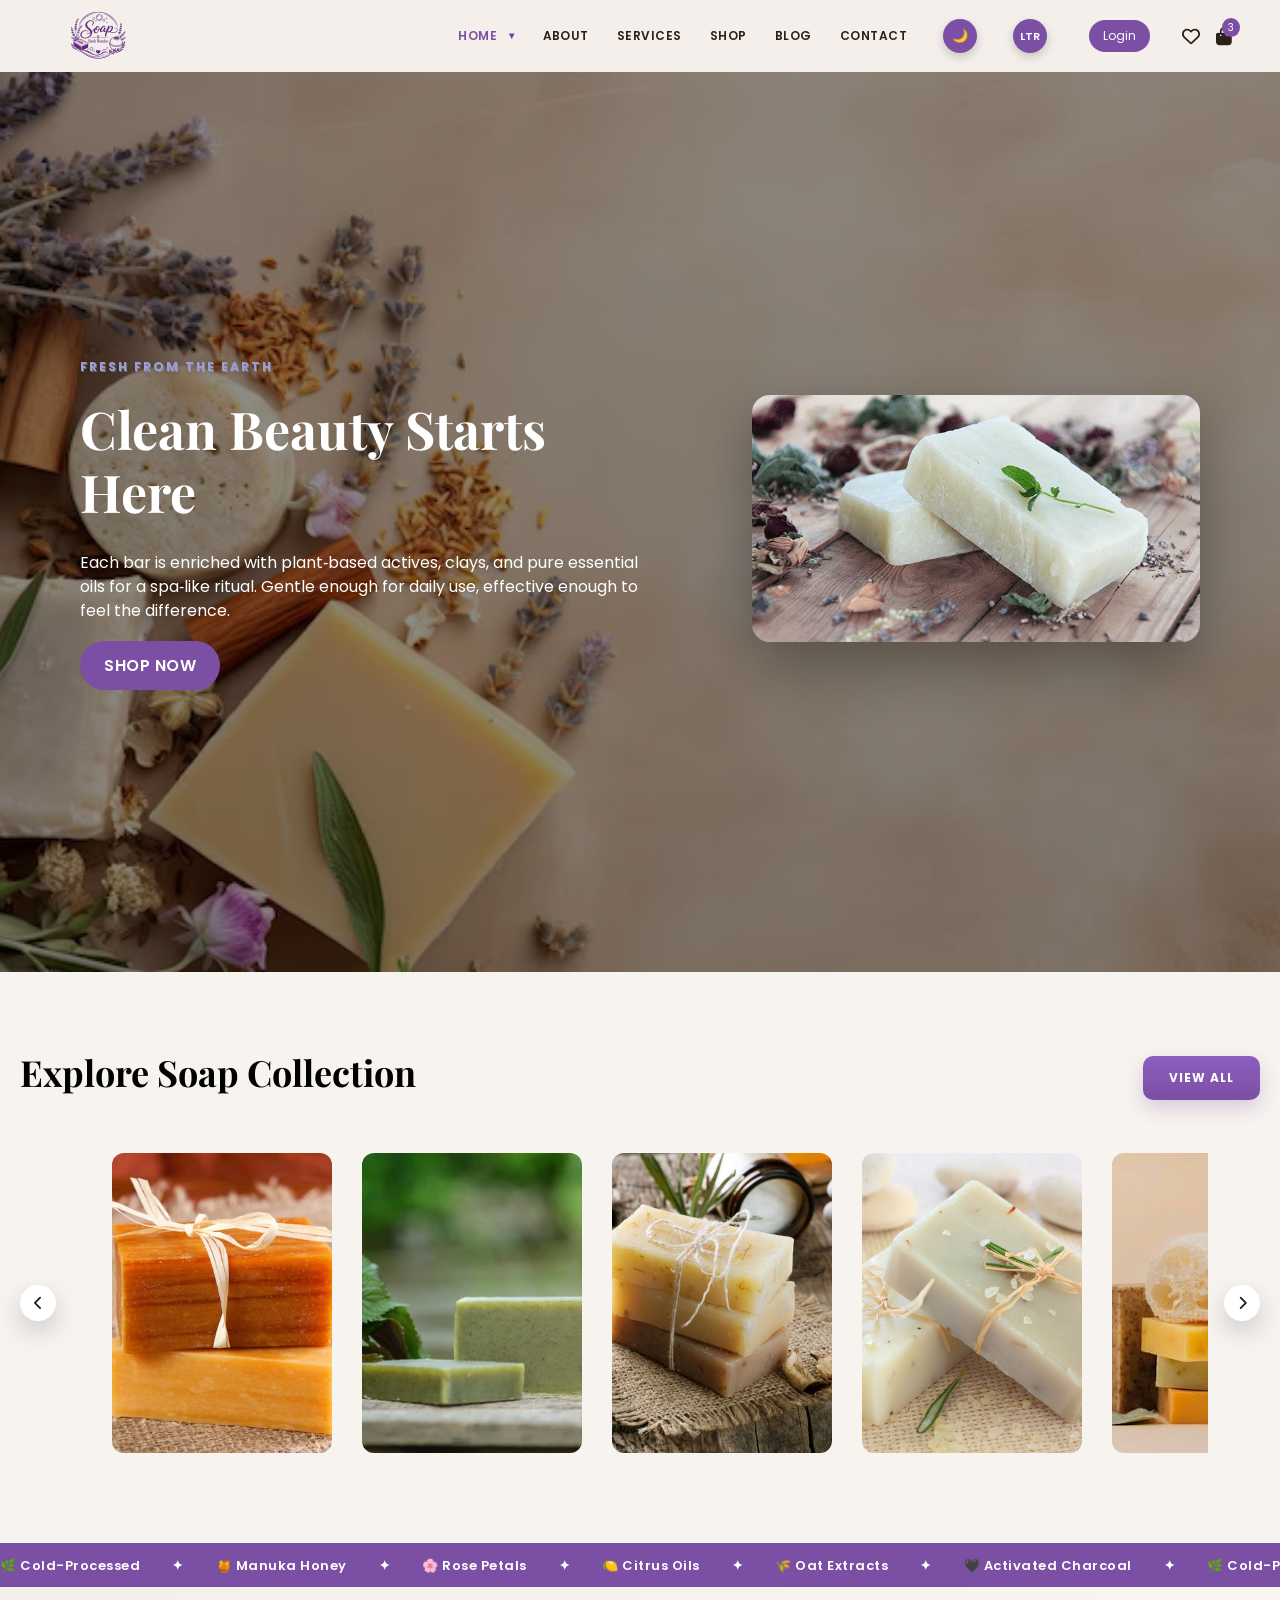
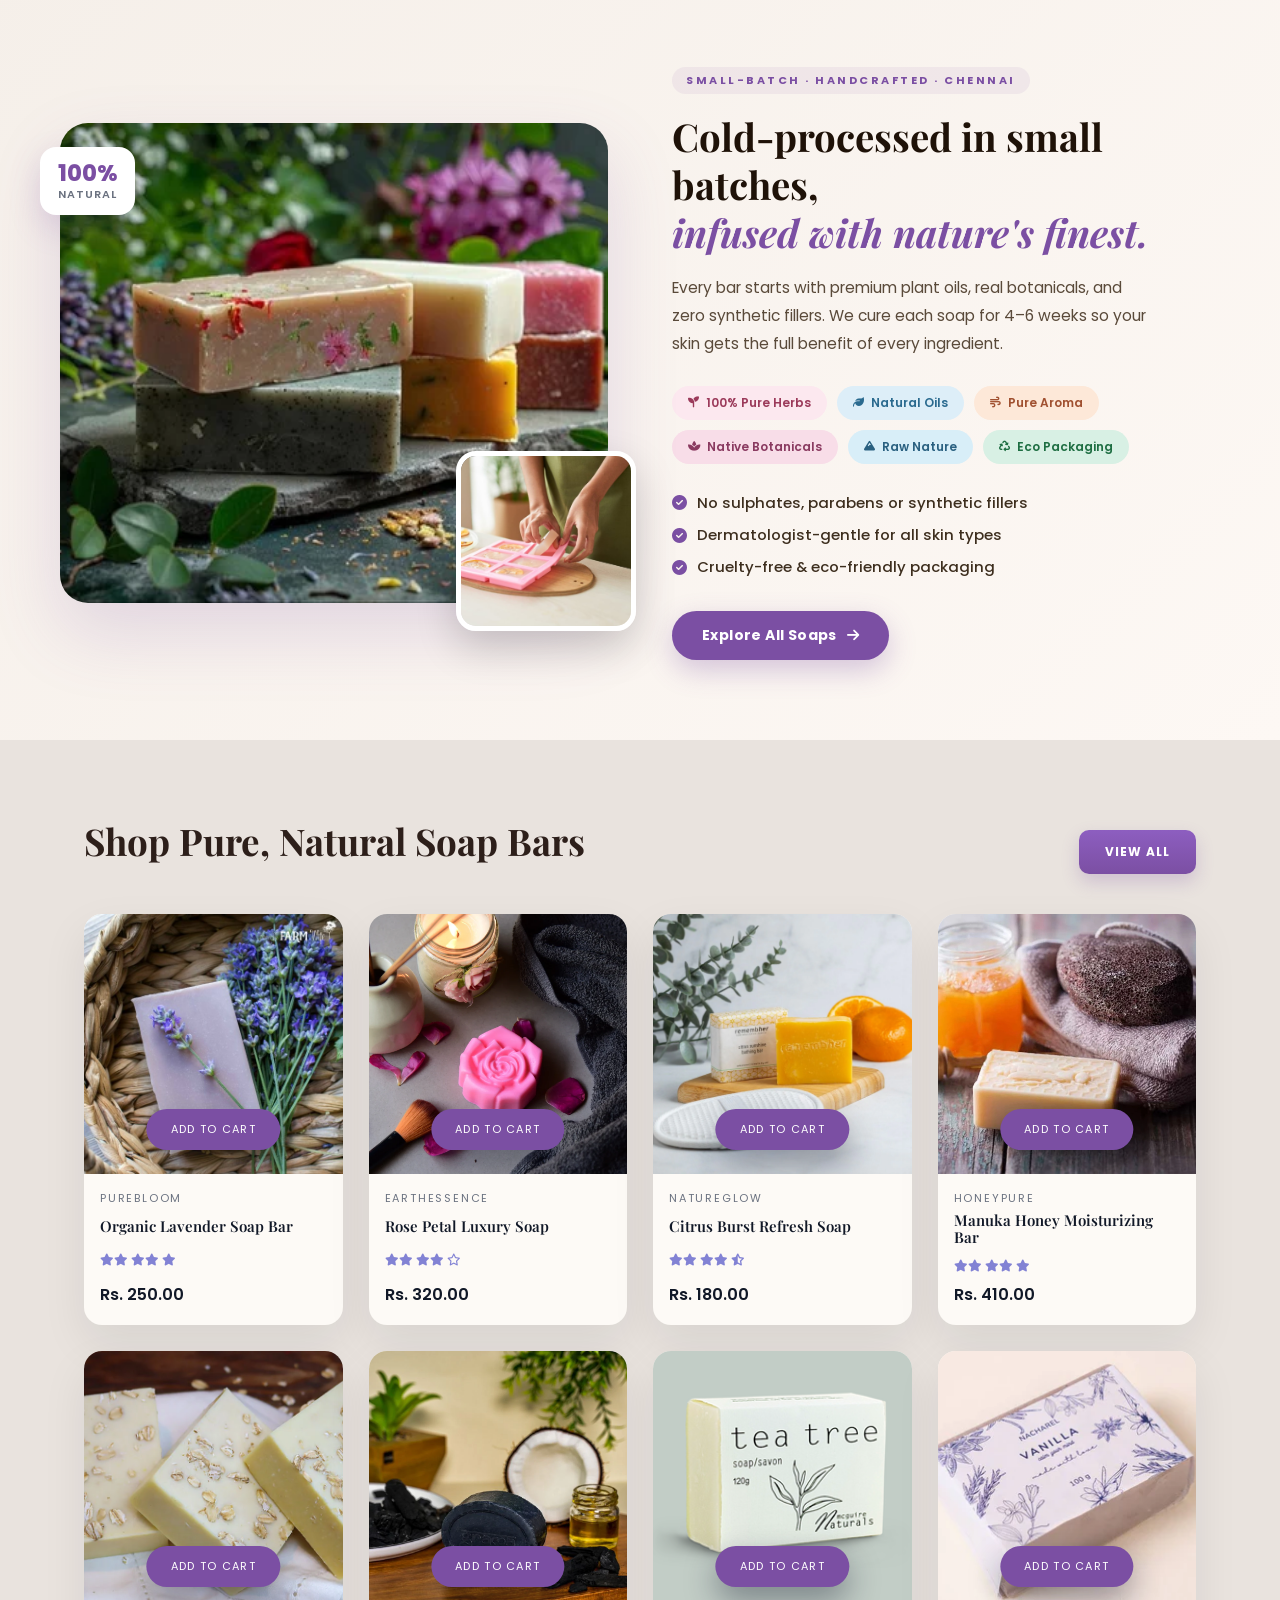
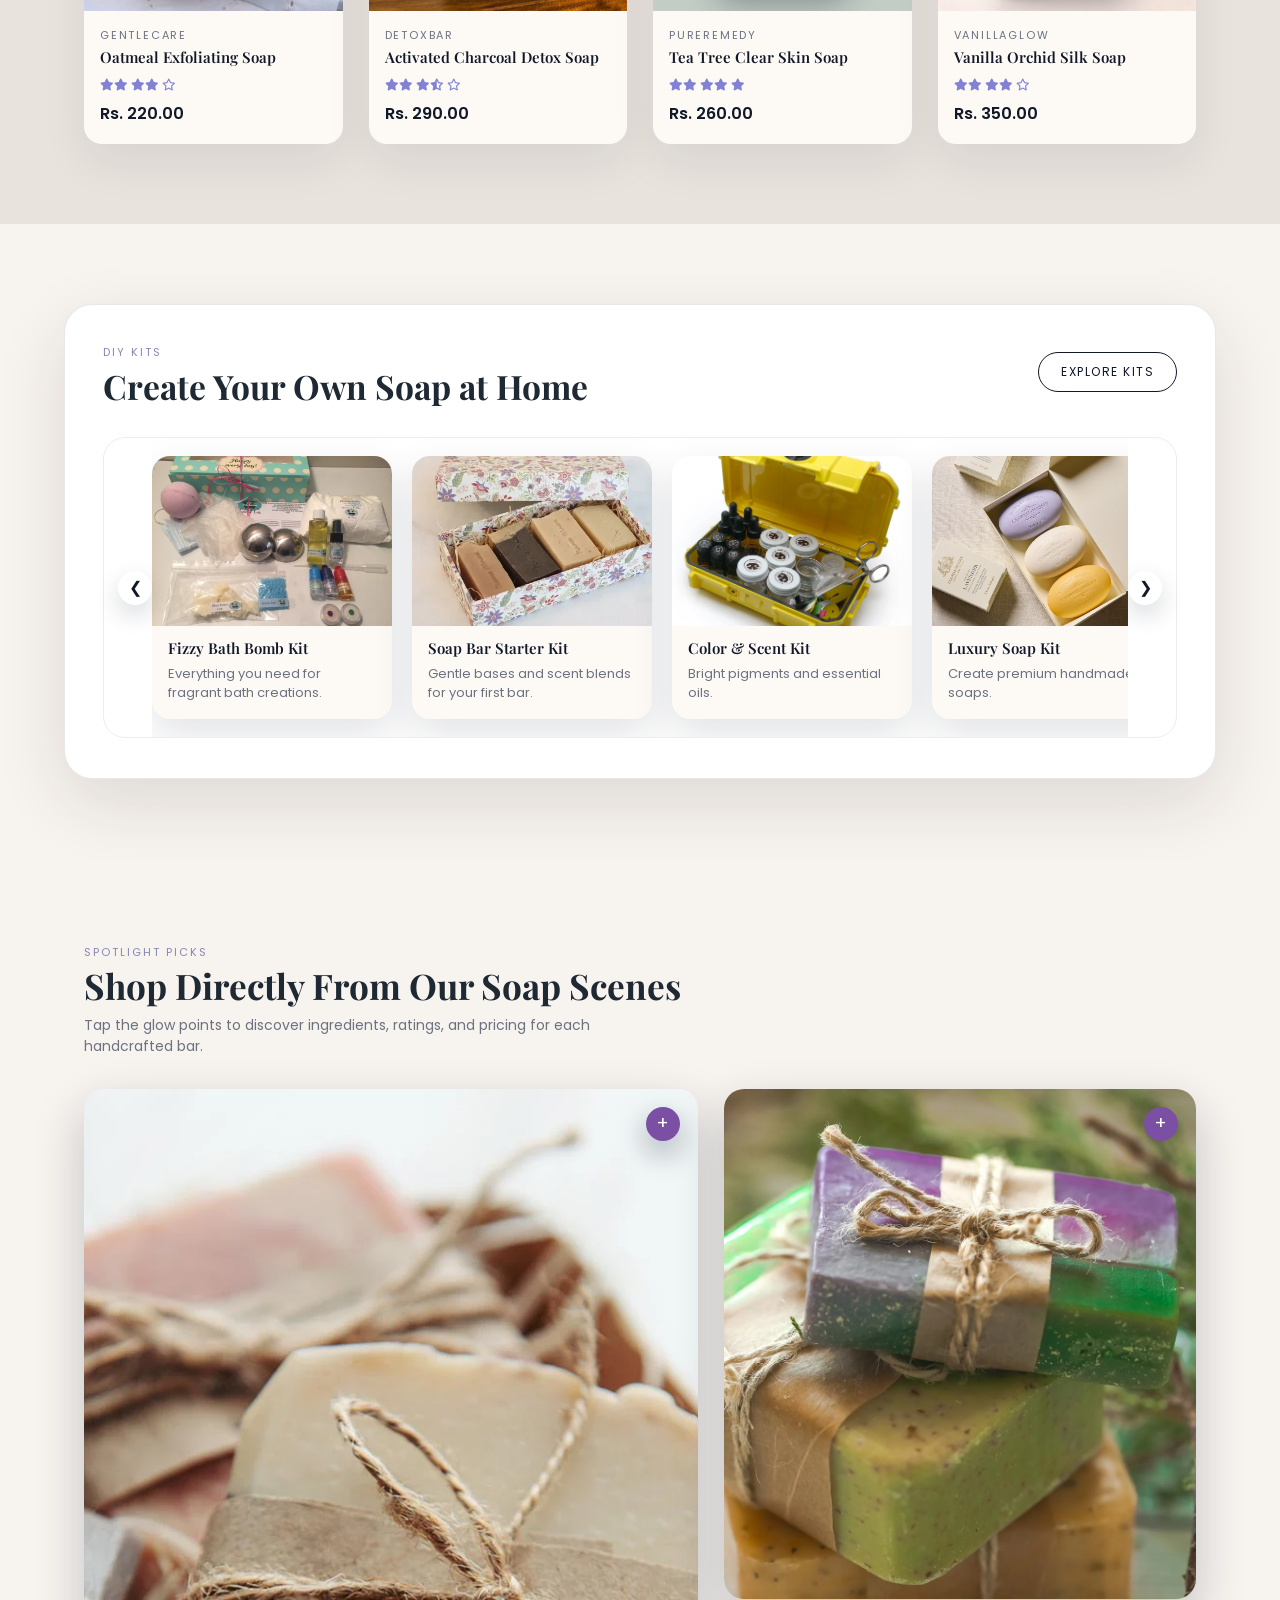
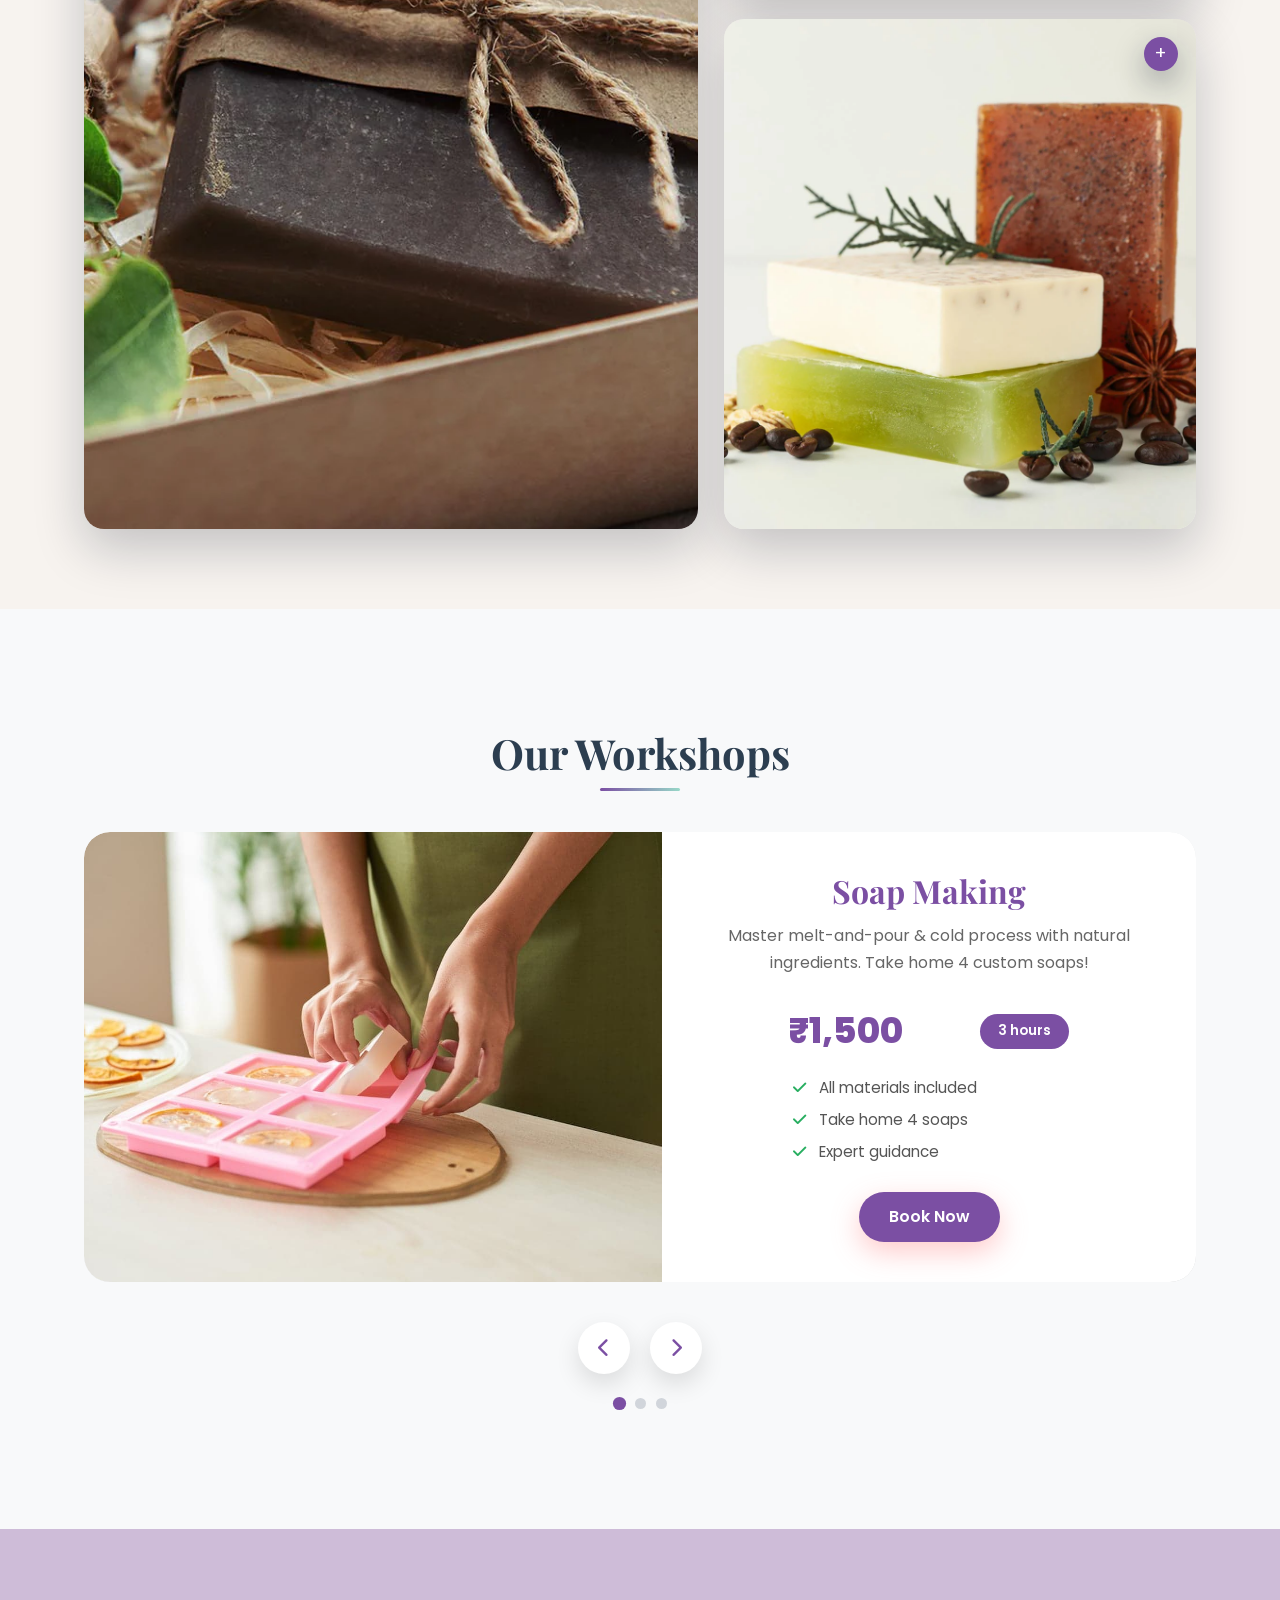
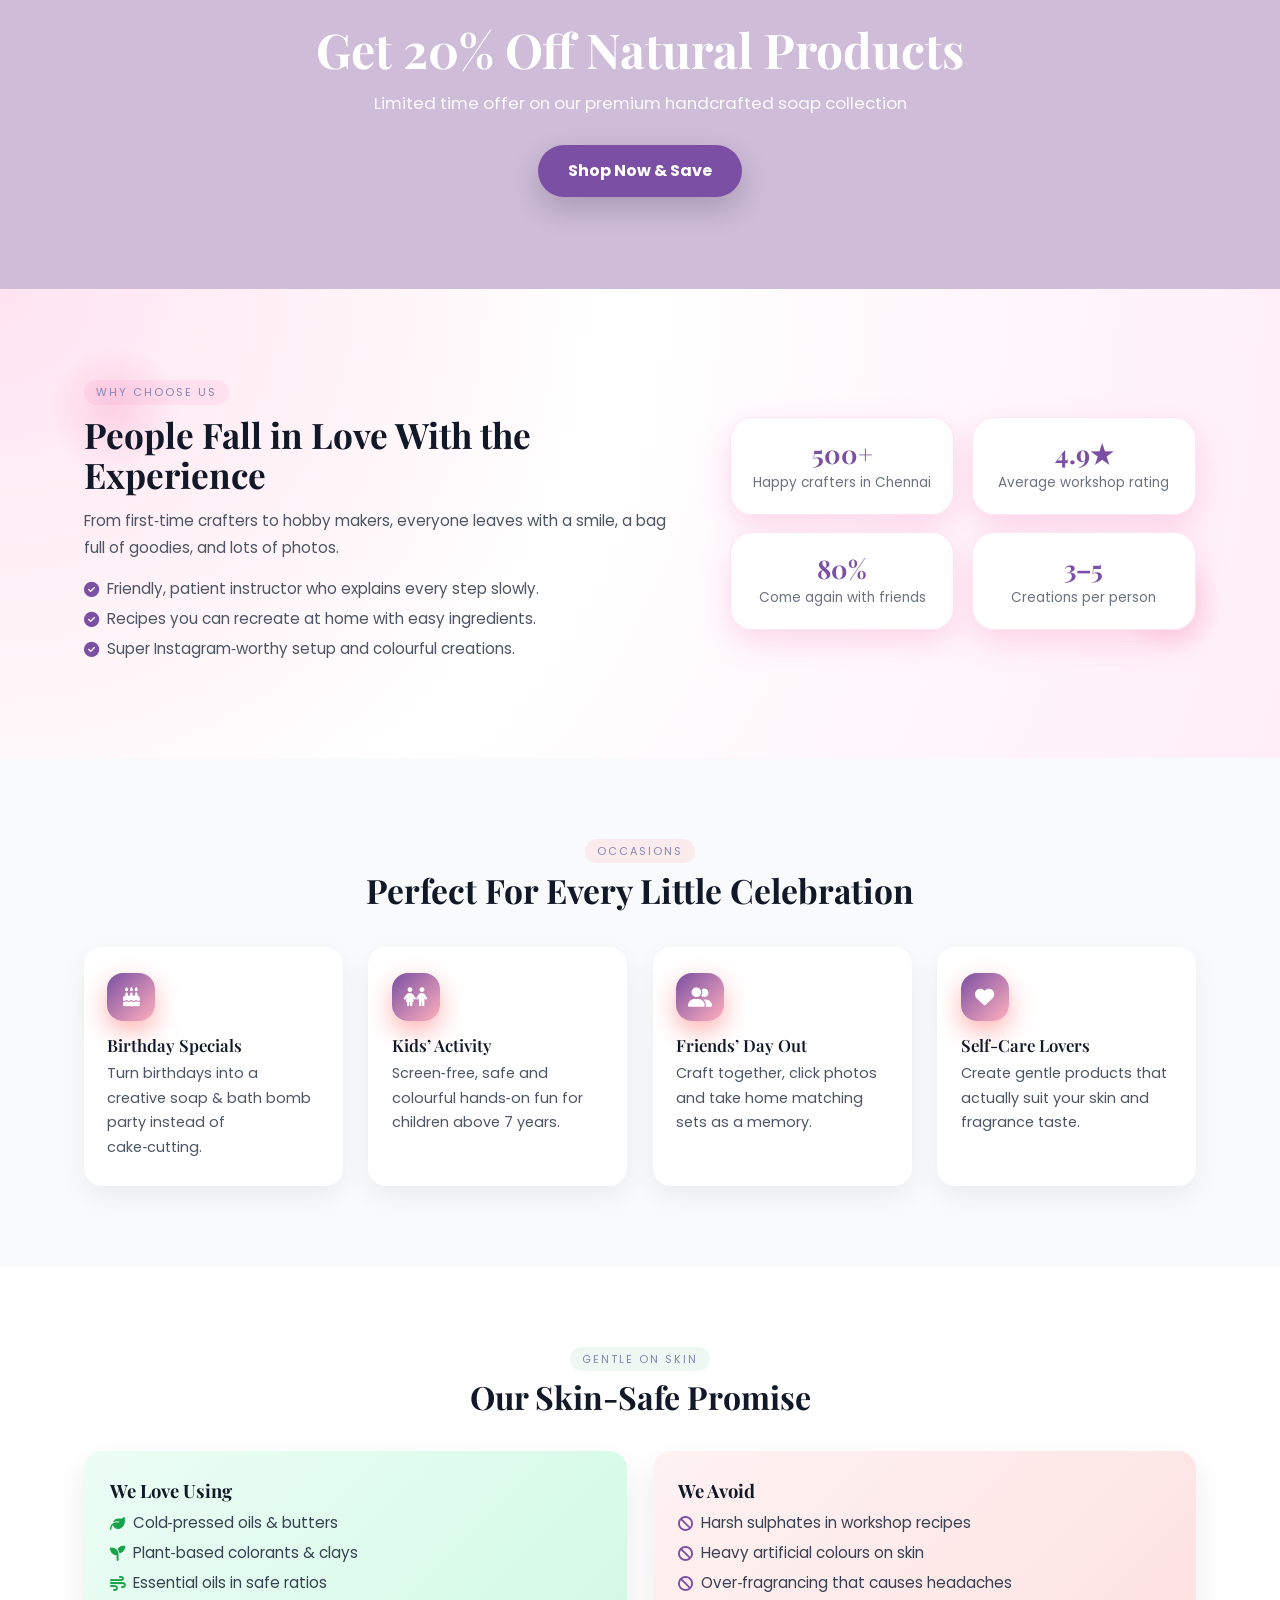
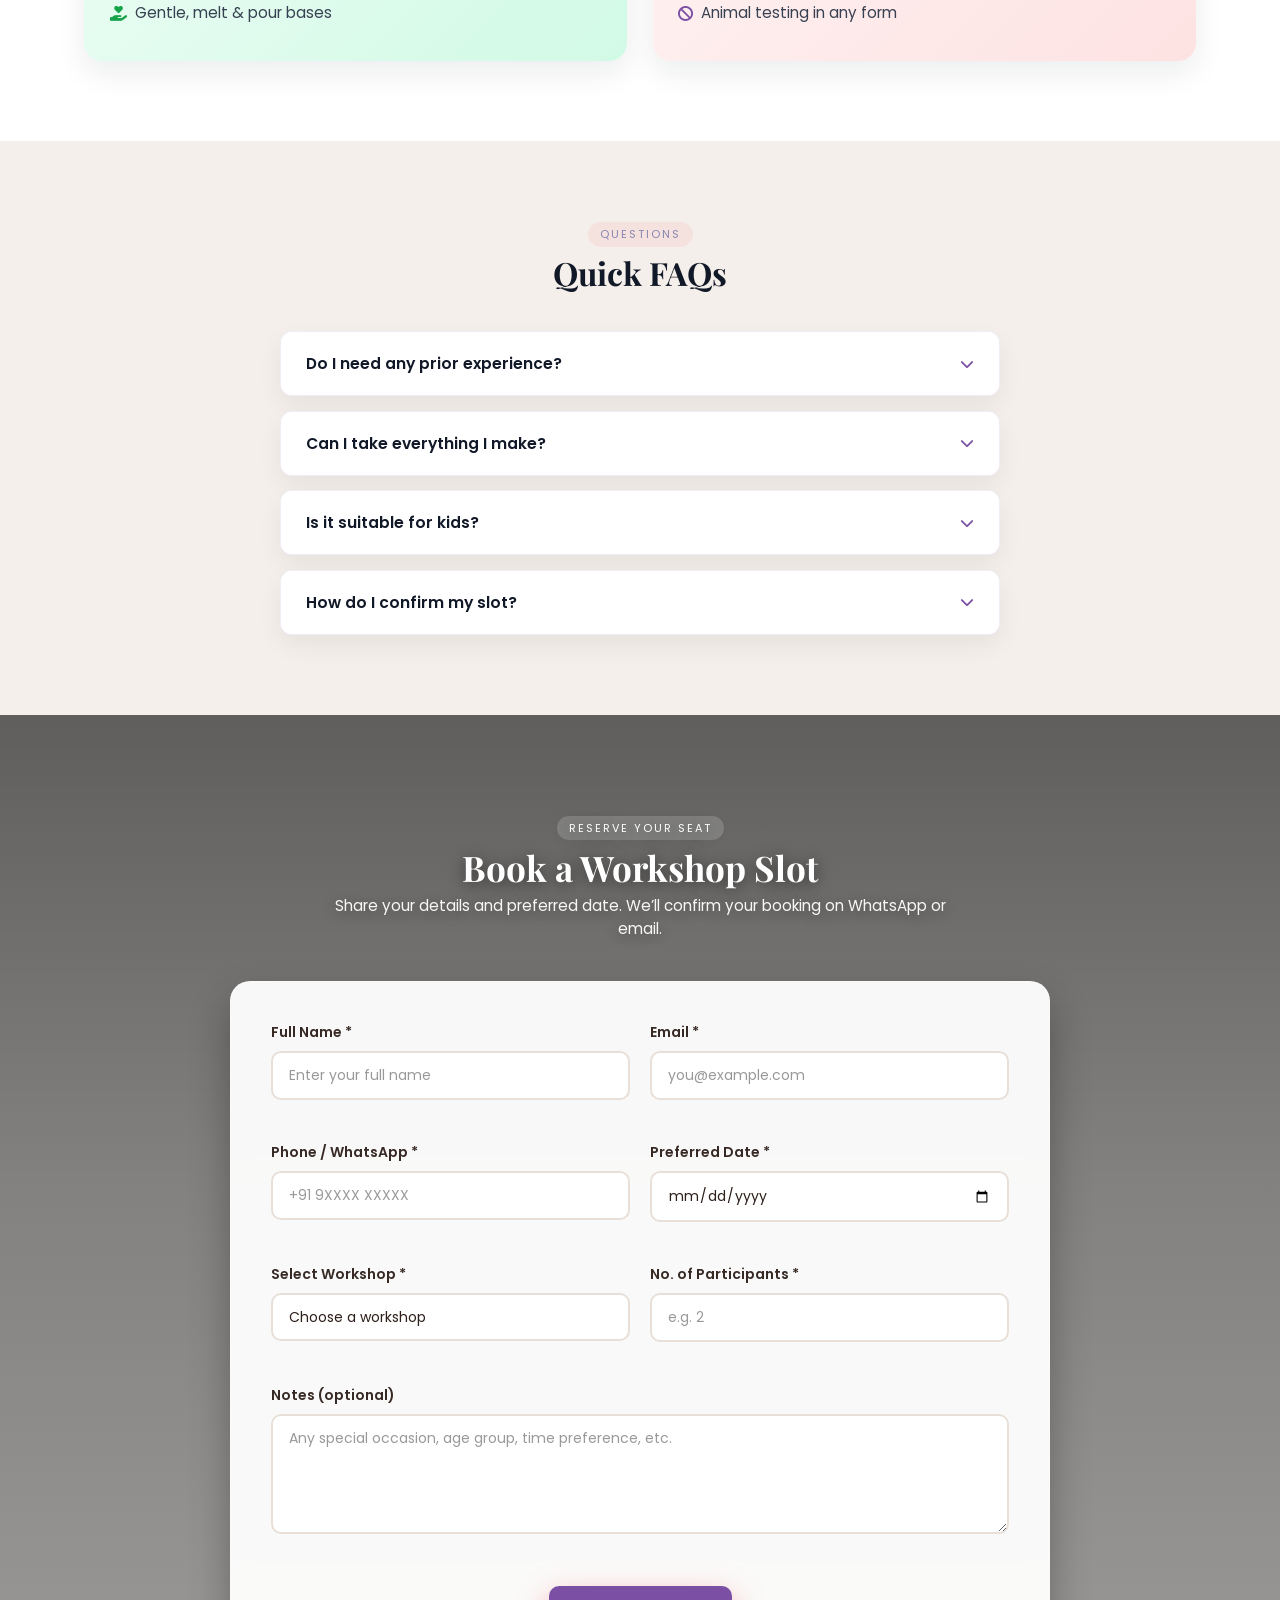
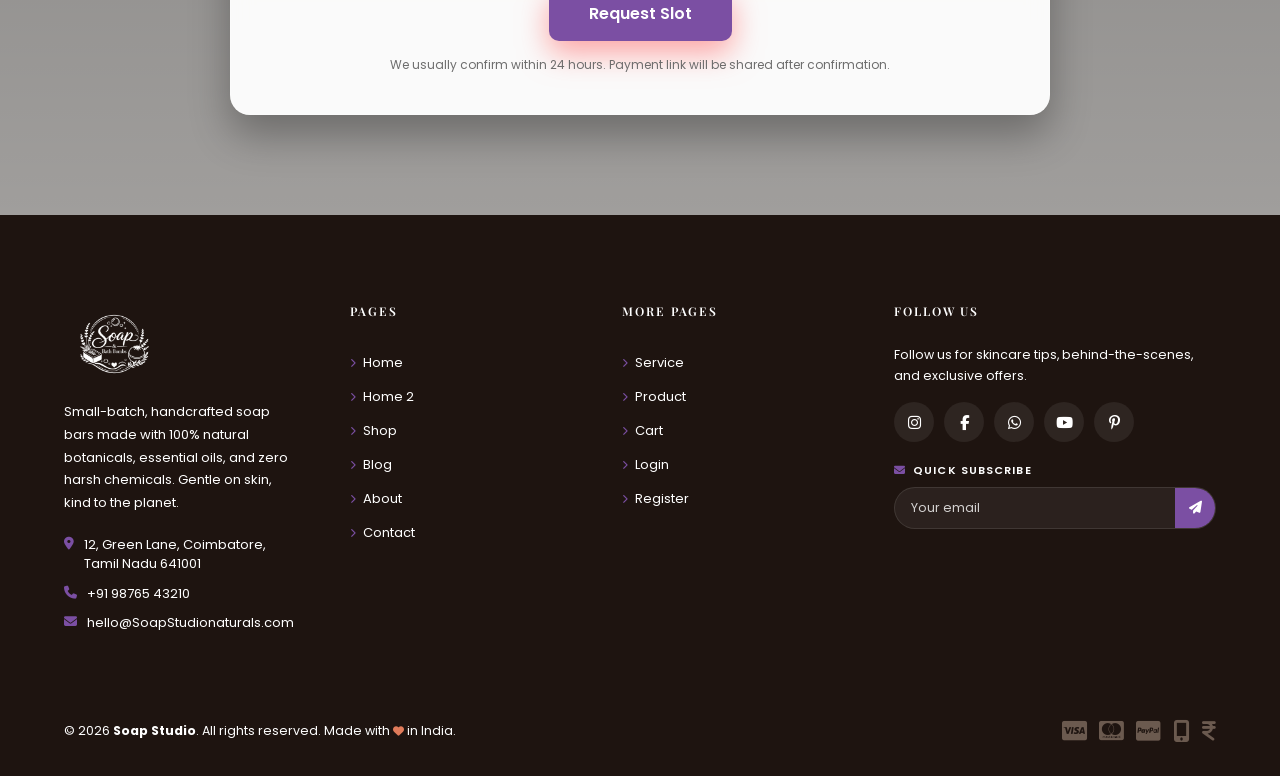
==== commit c134a262: "Add files via upload" ====
--- a/index.html
+++ b/index.html
@@ -6,8 +6,8 @@
     <link rel="icon" type="image/png" href="images/my-logo.png">
 <title>Soap & Bath Bomb Workshop Studio - Chennai</title>
     <!-- ✅ CSS LINK - THIS IS CORRECT -->
-    <link rel="stylesheet" href="css/style.css">
-    <link rel="stylesheet" href="css/dark.css">
+    <link rel="stylesheet" href="css/style.css?v=2">
+    <link rel="stylesheet" href="css/dark.css?v=6">
     <link href="https://fonts.googleapis.com/css2?family=Poppins:wght@300;400;600;700&display=swap" rel="stylesheet">
     <link rel="stylesheet" href="https://cdnjs.cloudflare.com/ajax/libs/font-awesome/6.4.0/css/all.min.css">
     <link href="https://fonts.googleapis.com/css2?family=Playfair+Display&family=Poppins&display=swap" rel="stylesheet">
@@ -72,24 +72,24 @@
 
   </div>
 
-  <!-- MOBILE: Dropdown Nav -->
-  <nav class="mobile-nav" id="mobileNav">
-    <ul>
-       <li class="mobile-dropdown">
-         <button class="mobile-dropdown-toggle" type="button" aria-expanded="false">
-           <span>Home</span>
-           <span class="mobile-dropdown-caret">&#9662;</span>
-         </button>
-         <ul class="mobile-submenu">
-           <li><a href="index.html" class="active">Home 1</a></li>
-           <li><a href="home-2.html">Home 2</a></li>
-         </ul>
-       </li>
-       <li><a href="about.html">About</a></li>
-       <li><a href="service.html">Services</a></li>
-       <li><a href="shop.html">Shop</a></li>
-       <li><a href="blog.html">Blog</a></li>
-       <li><a href="contact.html">Contact</a></li>
+  <!-- MOBILE: Dropdown Nav -->
+  <nav class="mobile-nav" id="mobileNav">
+    <ul>
+       <li class="mobile-dropdown">
+         <button class="mobile-dropdown-toggle" type="button" aria-expanded="false">
+           <span>Home</span>
+           <span class="mobile-dropdown-caret">&#9662;</span>
+         </button>
+         <ul class="mobile-submenu">
+           <li><a href="index.html" class="active">Home 1</a></li>
+           <li><a href="home-2.html">Home 2</a></li>
+         </ul>
+       </li>
+       <li><a href="about.html">About</a></li>
+       <li><a href="service.html">Services</a></li>
+       <li><a href="shop.html">Shop</a></li>
+       <li><a href="blog.html">Blog</a></li>
+       <li><a href="contact.html">Contact</a></li>
     </ul>
     <div class="mobile-nav-icons">
       <button class="theme-btn mobile-toggle-btn mobile-theme-toggle" aria-label="Toggle theme">🌙</button>
@@ -108,8 +108,8 @@
 
 
 
-<script>
-</script>
+<script>
+</script>
 
 <section class="hero">
 
@@ -633,6 +633,14 @@
                 <div class="kit-copy">
                     <h3>Herbal Kit</h3>
                     <p>Natural herbs and oils for skincare.</p>
+                </div>
+            </article>
+
+            <article class="kit-card">
+                <img src="images/making.webp">
+                <div class="kit-copy">
+                    <h3>Melt & Pour Kit</h3>
+                    <p>Beginner-friendly tools for custom soap bars.</p>
                 </div>
             </article>
 
@@ -835,7 +843,20 @@
 
 
 
-<!-- Why People Love Our Studio -->
+<!-- Parallax Banner / Offer Section -->
+<section class="parallax-banner">
+    <div class="parallax-overlay"></div>
+    <div class="container">
+        <div class="banner-content">
+            <h2>Get 20% Off Natural Products</h2>
+            <p>Limited time offer on our premium handcrafted soap collection</p>
+            <a href="shop.html" class="offer-btn">Shop Now &amp; Save</a>
+        </div>
+    </div>
+</section>
+
+
+<!-- Why People Love Our Studio -->
 <section class="love-section">
     <div class="container">
         <div class="love-layout">
@@ -854,7 +875,7 @@
             <div class="love-stats">
                 <div class="love-card">
                     <h3>500+</h3>
-                    <p>Happy crafters across Chennai</p>
+                    <p>Happy crafters in Chennai</p>
                 </div>
                 <div class="love-card">
                     <h3>4.9★</h3>
@@ -888,7 +909,7 @@
                     <i class="fas fa-birthday-cake"></i>
                 </div>
                 <h3>Birthday Specials</h3>
-                <p>Turn birthdays into a creative soap & bath bomb party instead of a regular cake‑cutting.</p>
+                <p>Turn birthdays into a creative soap & bath bomb party instead of cake‑cutting.</p>
             </div>
 
             <div class="perfect-card">
@@ -1275,7 +1296,10 @@
 <script>
   function scrollKits(direction) {
     const grid = document.getElementById('kitGrid');
-    const amount = 260; // adjust based on card width
+    if (!grid) return;
+    const card = grid.querySelector('.kit-card');
+    const gap = parseFloat(getComputedStyle(grid).gap) || 0;
+    const amount = card ? card.getBoundingClientRect().width + gap : 260;
     grid.scrollBy({ left: direction * amount, behavior: 'smooth' });
   }
 </script>
@@ -1366,7 +1390,7 @@
   showWorkshopSlide(0);
 </script>
     <script src="js/script.js"></script>
-    <script src="js/theme.js"></script>
+    <script src="js/theme.js?v=2"></script>
 </body>
 </html>
 
--- a/css/style.css
+++ b/css/style.css
@@ -141,9 +141,11 @@
 }
 
 /* ===== LOGO ===== */
-.logo-img {
-  height: 105px;
-}
+.logo-img {
+  width: 100px !important;
+  height: 80px !important;
+  object-fit: contain;
+}
 
 /* ===== NAV LEFT ===== */
 .nav-left {
@@ -187,90 +189,90 @@
 }
 
 /* DROPDOWN MENU - UPDATED */
-.dropdown-menu {
-    position: absolute;
-    top: calc(100% + 14px);
-    left: 0;
-    min-width: 244px;
-    background: #ffffff;
-    border-radius: 22px;
-    padding: 10px;
-    list-style: none;
-    display: grid;
-    grid-template-columns: 1fr;
-    gap: 8px;
-    box-shadow: 0 16px 36px rgba(0,0,0,0.14);
-
-    opacity: 0;
-    visibility: hidden;
-    transform: translateY(12px);
+.dropdown-menu {
+    position: absolute;
+    top: calc(100% + 14px);
+    left: 0;
+    min-width: 244px;
+    background: #ffffff;
+    border-radius: 22px;
+    padding: 10px;
+    list-style: none;
+    display: grid;
+    grid-template-columns: 1fr;
+    gap: 8px;
+    box-shadow: 0 16px 36px rgba(0,0,0,0.14);
+
+    opacity: 0;
+    visibility: hidden;
+    transform: translateY(12px);
     transition: all 0.3s ease;
     z-index: 999;
 }
 
-.dropdown-menu li {
-    width: auto;
-}
-
-.dropdown-menu a {
-    display: flex;
-    align-items: center;
-    justify-content: flex-start;
-    min-height: 56px;
-    padding: 14px 16px;
-    font-size: 14px;
-    font-weight: 600;
-    line-height: 1.25;
-    color: #1f1f1f;
-    background: #ffffff;
-    text-decoration: none;
-    transition: all 0.3s ease;
-    border-left: 0;
-    border-bottom: 0;
-    border-radius: 16px;
-    border: 1px solid transparent;
-    position: relative;
-    text-align: left;
-}
-
-.dropdown-menu a::before {
-    content: "";
-    width: 10px;
-    height: 10px;
-    margin-right: 12px;
-    border-radius: 50%;
-    background: #b78ae5;
-    box-shadow: 0 0 0 4px rgba(183, 138, 229, 0.15);
-}
-
-.dropdown-menu a:hover {
-    color: #6d43a1;
-    background: #fcf8ff;
-    border-color: #ebdcf7;
-    padding-left: 18px;
-}
-
-.dropdown-menu a.active {
-    color: #6d43a1;
-    font-weight: 600;
-    background: #fcf8ff;
-    border-color: #ebdcf7;
-}
-
-.dropdown.active > .dropdown-trigger {
-    color: #6d43a1 !important;
-}
-
-.dropdown.active > .dropdown-trigger::after {
-    width: 100% !important;
-    background: #6d43a1;
-}
-
-.dropdown-caret {
-    margin-left: 6px;
-    font-size: 10px;
-    color: #6d43a1;
-}
+.dropdown-menu li {
+    width: auto;
+}
+
+.dropdown-menu a {
+    display: flex;
+    align-items: center;
+    justify-content: flex-start;
+    min-height: 56px;
+    padding: 14px 16px;
+    font-size: 14px;
+    font-weight: 600;
+    line-height: 1.25;
+    color: #1f1f1f;
+    background: #ffffff;
+    text-decoration: none;
+    transition: all 0.3s ease;
+    border-left: 0;
+    border-bottom: 0;
+    border-radius: 16px;
+    border: 1px solid transparent;
+    position: relative;
+    text-align: left;
+}
+
+.dropdown-menu a::before {
+    content: "";
+    width: 10px;
+    height: 10px;
+    margin-right: 12px;
+    border-radius: 50%;
+    background: #b78ae5;
+    box-shadow: 0 0 0 4px rgba(183, 138, 229, 0.15);
+}
+
+.dropdown-menu a:hover {
+    color: #6d43a1;
+    background: #fcf8ff;
+    border-color: #ebdcf7;
+    padding-left: 18px;
+}
+
+.dropdown-menu a.active {
+    color: #6d43a1;
+    font-weight: 600;
+    background: #fcf8ff;
+    border-color: #ebdcf7;
+}
+
+.dropdown.active > .dropdown-trigger {
+    color: #6d43a1 !important;
+}
+
+.dropdown.active > .dropdown-trigger::after {
+    width: 100% !important;
+    background: #6d43a1;
+}
+
+.dropdown-caret {
+    margin-left: 6px;
+    font-size: 10px;
+    color: #6d43a1;
+}
 
 .dropdown:hover .dropdown-menu {
     opacity: 1;
@@ -351,29 +353,29 @@
 }
 
 /* ===== HAMBURGER ===== */
-.hamburger {
-  display: none;
-  flex-direction: column;
-  gap: 5px;
-  cursor: pointer;
-  background: transparent;
-  border: none;
-  padding: 0;
-  z-index: 1001;
-  width: 32px;
-  height: 32px;
-  align-items: center;
-  justify-content: center;
-}
-
-.hamburger span {
-  width: 20px;
-  height: 2px;
-  background: #2d1f1a;
-  transition: all 0.3s ease;
-  display: block;
-  border-radius: 999px;
-}
+.hamburger {
+  display: none;
+  flex-direction: column;
+  gap: 5px;
+  cursor: pointer;
+  background: transparent;
+  border: none;
+  padding: 0;
+  z-index: 1001;
+  width: 32px;
+  height: 32px;
+  align-items: center;
+  justify-content: center;
+}
+
+.hamburger span {
+  width: 20px;
+  height: 2px;
+  background: #2d1f1a;
+  transition: all 0.3s ease;
+  display: block;
+  border-radius: 999px;
+}
 
 .hamburger.active span:nth-child(1) {
   transform: rotate(45deg) translate(7px, 7px);
@@ -398,7 +400,7 @@
   left: 0;
   right: 0;
   z-index: 999;
-  border-bottom: 1px solid rgba(0,0,0,0.1);
+  border: none;
   width: 100%;
 }
 
@@ -407,17 +409,17 @@
   padding: 0;
 }
 
-.mobile-nav ul {
-  display: flex;
-  flex-direction: column;
-  padding: 15px 20px;
-  gap: 0;
-  list-style: none;
-}
-
-.mobile-nav a {
-  padding: 12px 0;
-  text-decoration: none;
+.mobile-nav ul {
+  display: flex;
+  flex-direction: column;
+  padding: 15px 20px;
+  gap: 0;
+  list-style: none;
+}
+
+.mobile-nav a {
+  padding: 12px 0;
+  text-decoration: none;
   color: #2d1f1a;
   font-size: 14px;
   display: block;
@@ -429,66 +431,66 @@
   border-bottom: none;
 }
 
-.mobile-nav a:hover {
-  color: #7b4fa3;
-}
-
-.mobile-dropdown {
-  border-bottom: 1px solid rgba(0,0,0,0.05);
-}
-
-.mobile-dropdown-toggle {
-  width: 100%;
-  padding: 12px 0;
-  border: 0;
-  background: transparent;
-  color: #2d1f1a;
-  font: inherit;
-  font-size: 14px;
-  text-align: left;
-  display: flex;
-  align-items: center;
-  justify-content: space-between;
-  cursor: pointer;
-}
-
-.mobile-dropdown-toggle.active,
-.mobile-dropdown-toggle:hover {
-  color: #7b4fa3;
-}
-
-.mobile-dropdown-caret {
-  font-size: 12px;
-  transition: transform 0.25s ease;
-}
-
-.mobile-dropdown.open .mobile-dropdown-caret {
-  transform: rotate(180deg);
-}
-
-.mobile-submenu {
-  display: none !important;
-  padding: 0 0 8px 14px !important;
-}
-
-.mobile-dropdown.open .mobile-submenu {
-  display: flex !important;
-  gap: 0;
-}
-
-.mobile-submenu li {
-  list-style: none;
-}
-
-.mobile-submenu a {
-  padding: 10px 0;
-  font-size: 13px;
-  color: #4b3d37;
-}
-
-.mobile-submenu a.active {
-  color: #7b4fa3;
-}
+.mobile-nav a:hover {
+  color: #7b4fa3;
+}
+
+.mobile-dropdown {
+  border-bottom: 1px solid rgba(0,0,0,0.05);
+}
+
+.mobile-dropdown-toggle {
+  width: 100%;
+  padding: 12px 0;
+  border: 0;
+  background: transparent;
+  color: #2d1f1a;
+  font: inherit;
+  font-size: 14px;
+  text-align: left;
+  display: flex;
+  align-items: center;
+  justify-content: space-between;
+  cursor: pointer;
+}
+
+.mobile-dropdown-toggle.active,
+.mobile-dropdown-toggle:hover {
+  color: #7b4fa3;
+}
+
+.mobile-dropdown-caret {
+  font-size: 12px;
+  transition: transform 0.25s ease;
+}
+
+.mobile-dropdown.open .mobile-dropdown-caret {
+  transform: rotate(180deg);
+}
+
+.mobile-submenu {
+  display: none !important;
+  padding: 0 0 8px 14px !important;
+}
+
+.mobile-dropdown.open .mobile-submenu {
+  display: flex !important;
+  gap: 0;
+}
+
+.mobile-submenu li {
+  list-style: none;
+}
+
+.mobile-submenu a {
+  padding: 10px 0;
+  font-size: 13px;
+  color: #4b3d37;
+}
+
+.mobile-submenu a.active {
+  color: #7b4fa3;
+}
 
 /* ===== DARK MODE ===== */
 body.dark-mode {
@@ -809,43 +811,43 @@
   }
 }
 
-@media (max-width: 576px) {
-  .hero {
-    height: 62vh;
-    min-height: 360px;
-  }
-
-  .hero-slide {
-    padding: 44px 20px 30px;
-    justify-content: center;
-  }
-
-  .hero-content h1 {
-    font-size: 28px;
-    margin: 14px 0 18px;
-  }
-
-  .hero-content {
-    width: 100%;
-    max-width: 320px;
-    margin: 0 auto;
-    text-align: center;
-  }
-
-  .hero-content p {
-    font-size: 13px;
-    line-height: 1.55;
-  }
-
-  .hero-content button {
-    margin-top: 12px;
-    width: 132px;
-    padding: 12px 22px;
-  }
-
-  .hero-img {
-    display: none;
-  }
+@media (max-width: 576px) {
+  .hero {
+    height: 62vh;
+    min-height: 360px;
+  }
+
+  .hero-slide {
+    padding: 44px 20px 30px;
+    justify-content: center;
+  }
+
+  .hero-content h1 {
+    font-size: 28px;
+    margin: 14px 0 18px;
+  }
+
+  .hero-content {
+    width: 100%;
+    max-width: 320px;
+    margin: 0 auto;
+    text-align: center;
+  }
+
+  .hero-content p {
+    font-size: 13px;
+    line-height: 1.55;
+  }
+
+  .hero-content button {
+    margin-top: 12px;
+    width: 132px;
+    padding: 12px 22px;
+  }
+
+  .hero-img {
+    display: none;
+  }
 }
 
 /* COLLECTION HORIZONTAL */
@@ -1079,51 +1081,51 @@
 }
 
 /* GENERAL VIEW ALL BUTTON */
-.view-all {
-  display: inline-flex;
-  align-items: center;
-  justify-content: center;
-  gap: 0;
-  min-width: 110px;
-  height: 44px;
-  padding: 0 26px;
-  background: linear-gradient(180deg, #8d5ec0 0%, #7b4fa3 100%);
-  color: #ffffff !important;
-  text-decoration: none !important;
-  text-align: center;
-  line-height: 44px;
-  vertical-align: middle;
-  border-radius: 10px;
-  border: none;
-  outline: none;
-  box-shadow: 0 8px 18px rgba(123, 79, 163, 0.24);
-  font-weight: 700;
-  font-size: 14px;
-  transition: transform 0.25s ease, box-shadow 0.25s ease, background 0.25s ease;
-  text-transform: uppercase;
-  letter-spacing: 2px;
-  white-space: nowrap;
-}
-
-.view-all:hover {
-  background: linear-gradient(180deg, #9567c7 0%, #8456ae 100%);
-  color: #ffffff !important;
-  text-decoration: none !important;
-  transform: translateY(-2px);
-  box-shadow: 0 12px 22px rgba(123, 79, 163, 0.28);
-}
-
-body.page-home .collection .collection-header {
-  background: transparent;
-  border: none;
-  box-shadow: none;
-  padding: 0;
-}
-
-body.page-home .collection .collection-header .view-all {
-  border-bottom: none !important;
-  text-decoration: none !important;
-}
+.view-all {
+  display: inline-flex;
+  align-items: center;
+  justify-content: center;
+  gap: 0;
+  min-width: 110px;
+  height: 44px;
+  padding: 0 26px;
+  background: linear-gradient(180deg, #8d5ec0 0%, #7b4fa3 100%);
+  color: #ffffff !important;
+  text-decoration: none !important;
+  text-align: center;
+  line-height: 44px;
+  vertical-align: middle;
+  border-radius: 10px;
+  border: none;
+  outline: none;
+  box-shadow: 0 8px 18px rgba(123, 79, 163, 0.24);
+  font-weight: 700;
+  font-size: 14px;
+  transition: transform 0.25s ease, box-shadow 0.25s ease, background 0.25s ease;
+  text-transform: uppercase;
+  letter-spacing: 2px;
+  white-space: nowrap;
+}
+
+.view-all:hover {
+  background: linear-gradient(180deg, #9567c7 0%, #8456ae 100%);
+  color: #ffffff !important;
+  text-decoration: none !important;
+  transform: translateY(-2px);
+  box-shadow: 0 12px 22px rgba(123, 79, 163, 0.28);
+}
+
+body.page-home .collection .collection-header {
+  background: transparent;
+  border: none;
+  box-shadow: none;
+  padding: 0;
+}
+
+body.page-home .collection .collection-header .view-all {
+  border-bottom: none !important;
+  text-decoration: none !important;
+}
 
 /* GRID */
 .products-grid {
@@ -1222,15 +1224,15 @@
 }
 
 /* HOVER INFO (BRAND + TEXT) */
-.hover-info {
-  position: absolute;
-  left: 14px;
-  right: 64px;
-  bottom: 82px;
-  background: rgba(17,24,39,0.88);
-  color: #f9fafb;
-  padding: 14px 16px;
-  border-radius: 14px;
+.hover-info {
+  position: absolute;
+  left: 14px;
+  right: 64px;
+  bottom: 82px;
+  background: rgba(17,24,39,0.88);
+  color: #f9fafb;
+  padding: 14px 16px;
+  border-radius: 14px;
   opacity: 0;
   transform: translateY(18px);
   pointer-events: none;
@@ -1286,16 +1288,16 @@
   box-shadow: 0 18px 40px rgba(249,115,22,0.6);
 }
 
-.add-to-cart {
-  bottom: 24px;
-}
-
-@media (max-width: 767px) {
-  .hover-info {
-    right: 14px;
-    bottom: 86px;
-  }
-}
+.add-to-cart {
+  bottom: 24px;
+}
+
+@media (max-width: 767px) {
+  .hover-info {
+    right: 14px;
+    bottom: 86px;
+  }
+}
 
 /* INFO BLOCK */
 .product-info {
@@ -1684,7 +1686,11 @@
 .diy-kits .container {
   max-width: 1200px;
   margin: 0 auto;
-  padding: 0 20px;
+  padding: 34px 38px 40px;
+  background: #ffffff;
+  border: 1px solid rgba(45, 31, 26, 0.1);
+  border-radius: 28px;
+  box-shadow: 0 24px 70px rgba(45, 31, 26, 0.12);
 }
 
 /* HEADER */
@@ -1735,9 +1741,14 @@
 /* SCROLL WRAPPER */
 .kit-wrapper {
   position: relative;
-  display: flex;
+  display: block;
   align-items: center;
-  gap: 14px;
+  padding: 0 48px;
+  background: transparent;
+  border: 1px solid rgba(45, 31, 26, 0.08);
+  border-radius: 22px;
+  box-shadow: none;
+  overflow: visible;
 }
 
 /* HORIZONTAL SCROLL AREA */
@@ -1746,7 +1757,9 @@
   gap: 20px;
   overflow-x: auto;
   scroll-behavior: smooth;
-  padding: 6px 4px;
+  scroll-snap-type: x mandatory;
+  padding: 18px 0;
+  width: 100%;
 }
 
 /* hide scrollbar */
@@ -1766,6 +1779,7 @@
   border-radius: 18px;
   overflow: hidden;
   flex-shrink: 0;
+  scroll-snap-align: start;
   box-shadow: 0 16px 40px rgba(15,23,42,0.12);
   transition: transform 0.25s ease, box-shadow 0.25s ease;
 }
@@ -1800,6 +1814,9 @@
 
 /* SCROLL BUTTONS */
 .kit-btn {
+  position: absolute;
+  top: 50%;
+  z-index: 3;
   border: none;
   background: #ffffff;
   width: 34px;
@@ -1814,30 +1831,35 @@
   transition: all 0.25s ease;
   flex-shrink: 0;
   font-size: 16px;
+  transform: translateY(-50%);
 }
 
 .kit-btn:hover {
   background: #111827;
   color: #f9fafb;
-  transform: translateY(-1px);
+  transform: translateY(-50%) scale(1.04);
 }
 
 .kit-btn.left {
-  order: -1; /* left side */
+  left: 14px;
 }
 
 .kit-btn.right {
-  order: 1; /* right side */
+  right: 14px;
 }
 
 /* RESPONSIVE */
 @media (max-width: 768px) {
+  .diy-kits .container {
+    padding: 28px 18px 34px;
+    border-radius: 22px;
+  }
   .diy-top {
     flex-direction: column;
     align-items: flex-start;
   }
   .kit-wrapper {
-    gap: 8px;
+    padding: 0 42px;
   }
 }
 
@@ -1845,8 +1867,16 @@
   .diy-kits {
     padding: 60px 0;
   }
+  .kit-wrapper {
+    padding: 0 38px;
+    border-radius: 20px;
+  }
   .kit-card {
     min-width: 210px;
+  }
+  .kit-btn {
+    width: 32px;
+    height: 32px;
   }
 }
 
@@ -2158,15 +2188,15 @@
 }
 
 /* CONTENT SIDE */
-.workshop-content {
-  flex: 1;
-  padding: 3rem;
-  display: flex;
-  flex-direction: column;
-  justify-content: center;
-  align-items: center;
-  text-align: center;
-}
+.workshop-content {
+  flex: 1;
+  padding: 3rem;
+  display: flex;
+  flex-direction: column;
+  justify-content: center;
+  align-items: center;
+  text-align: center;
+}
 
 .workshop-content h3 {
   font-size: 2rem;
@@ -2183,14 +2213,14 @@
 }
 
 /* price + duration */
-.workshop-price-duration {
-  display: flex;
-  gap: 1.8rem;
-  align-items: center;
-  justify-content: center;
-  margin-bottom: 1.2rem;
-  width: 100%;
-}
+.workshop-price-duration {
+  display: flex;
+  align-items: center;
+  justify-content: space-between;
+  margin-bottom: 1.2rem;
+  width: min(100%, 280px);
+  gap: 1rem;
+}
 
 .workshop-price-duration .price {
   font-size: 2.2rem;
@@ -2213,41 +2243,53 @@
 /* feature list */
 .features {
   list-style: none;
-  margin-bottom: 1.8rem;
+  width: min(100%, 280px);
+  margin: 0 auto 1.8rem;
+  padding: 0;
+  display: flex;
+  flex-direction: column;
+  gap: 10px;
 }
 
 .features li {
+  display: grid;
+  grid-template-columns: 20px 1fr;
+  align-items: center;
+  gap: 10px;
   color: #555;
-  margin-bottom: 0.5rem;
+  margin: 0;
   font-size: 0.95rem;
+  line-height: 1.45;
+  text-align: left;
 }
 
 .features i {
   color: #27ae60;
-  margin-right: 8px;
+  margin: 0;
+  text-align: center;
 }
 
 /* CTA */
-.book-btn {
-  display: inline-flex;
-  align-items: center;
-  justify-content: center;
-  background: linear-gradient(135deg, #7b4fa3, #7b4fa3);
-  color: #ffffff;
-  padding: 13px 30px;
-  text-decoration: none;
-  border-radius: 999px;
+.book-btn {
+  display: inline-flex;
+  align-items: center;
+  justify-content: center;
+  background: linear-gradient(135deg, #7b4fa3, #7b4fa3);
+  color: #ffffff;
+  padding: 13px 30px;
+  text-decoration: none;
+  border-radius: 999px;
   font-weight: 600;
   font-size: 1rem;
   text-align: center;
-  transition:
-    transform 0.25s ease,
-    box-shadow 0.25s ease,
-    background 0.25s ease;
-  box-shadow: 0 10px 28px rgba(255,107,107,0.35);
-  margin: 0 auto;
-  align-self: center;
-}
+  transition:
+    transform 0.25s ease,
+    box-shadow 0.25s ease,
+    background 0.25s ease;
+  box-shadow: 0 10px 28px rgba(255,107,107,0.35);
+  margin: 0 auto;
+  align-self: center;
+}
 
 .book-btn:hover {
   transform: translateY(-2px);
@@ -2314,6 +2356,19 @@
 @media (max-width: 900px) {
   .workshops-horizontal {
     height: auto;
+    overflow: visible;
+  }
+
+  .workshop-slide {
+    position: relative;
+    inset: auto;
+    display: none;
+    transform: none;
+  }
+
+  .workshop-slide.active {
+    display: block;
+    transform: none;
   }
 
   .workshop-card-horizontal {
@@ -2337,11 +2392,16 @@
 
 @media (max-width: 600px) {
   .workshops {
-    padding: 90px 0;
+    padding: 70px 0;
   }
 
   .workshops-horizontal {
     border-radius: 18px;
+    margin-bottom: 1.8rem;
+  }
+
+  .workshop-image {
+    height: 220px;
   }
 
   .workshop-content {
@@ -2353,6 +2413,150 @@
   }
 }
 
+@media (max-width: 360px) {
+  .workshops {
+    padding: 58px 0;
+  }
+
+  .workshops h2 {
+    font-size: 1.9rem;
+    margin-bottom: 2.8rem;
+  }
+
+  .workshops-horizontal {
+    border-radius: 14px;
+  }
+
+  .workshop-image {
+    height: 190px;
+  }
+
+  .workshop-content {
+    padding: 1.35rem 1rem 1.6rem;
+  }
+
+  .workshop-content h3 {
+    font-size: 1.45rem;
+  }
+
+  .workshop-content p {
+    margin-bottom: 1.1rem;
+    font-size: 0.92rem;
+  }
+
+  .workshop-price-duration {
+    flex-direction: column;
+    justify-content: center;
+    gap: 0.6rem;
+    margin-bottom: 1rem;
+  }
+
+  .workshop-price-duration .price {
+    font-size: 1.65rem;
+  }
+
+  .features {
+    margin-bottom: 1.35rem;
+  }
+
+  .features li {
+    font-size: 0.88rem;
+  }
+
+  .nav-btn {
+    width: 46px;
+    height: 46px;
+  }
+}
+
+
+
+
+
+/* PARALLAX OFFER SECTION */
+.parallax-banner {
+  min-height: 360px;
+  padding: 80px 20px;
+  background:
+    linear-gradient(rgba(35, 22, 47, 0.62), rgba(35, 22, 47, 0.62)),
+    url("../images/natural-soap-sale.jpg") center/cover no-repeat;
+  background-attachment: fixed;
+  color: #ffffff;
+  display: flex;
+  align-items: center;
+  justify-content: center;
+  text-align: center;
+  position: relative;
+  isolation: isolate;
+  overflow: hidden;
+}
+
+.parallax-overlay {
+  position: absolute;
+  inset: 0;
+  z-index: 1;
+  background: rgba(123, 79, 163, 0.35);
+  pointer-events: none;
+}
+
+.parallax-banner .container,
+.banner-content {
+  position: relative;
+  z-index: 2;
+}
+
+.banner-content h2 {
+  font-family: 'Playfair Display', serif;
+  font-size: clamp(2rem, 5vw, 3rem);
+  line-height: 1.15;
+  margin-bottom: 14px;
+  color: #ffffff;
+}
+
+.banner-content p {
+  max-width: 620px;
+  margin: 0 auto 28px;
+  font-size: 1.05rem;
+  color: rgba(255, 255, 255, 0.92);
+}
+
+.offer-btn {
+  display: inline-flex;
+  align-items: center;
+  justify-content: center;
+  min-height: 48px;
+  padding: 14px 30px;
+  border-radius: 999px;
+  background: #ffffff;
+  color: #7b4fa3;
+  font-weight: 700;
+  text-decoration: none;
+  box-shadow: 0 12px 30px rgba(0, 0, 0, 0.18);
+  transition: transform 0.25s ease, box-shadow 0.25s ease;
+}
+
+.offer-btn:hover {
+  transform: translateY(-2px);
+  box-shadow: 0 16px 38px rgba(0, 0, 0, 0.24);
+}
+
+@media (max-width: 768px) {
+  .parallax-banner {
+    min-height: 260px;
+    padding: 52px 16px;
+    background-attachment: scroll;
+  }
+
+  .banner-content {
+    max-width: 320px;
+    margin: 0 auto;
+  }
+
+  .banner-content p {
+    font-size: 0.95rem;
+    margin-bottom: 18px;
+  }
+}
 
 
 
@@ -3023,8 +3227,8 @@
 /* GRID */
 .journal-grid {
     display: grid;
-    grid-template-columns: repeat(3, 1fr);
-    gap: 35px;
+    grid-template-columns: repeat(4, minmax(0, 1fr));
+    gap: 28px;
 }
 
 /* CARD */
@@ -3059,7 +3263,7 @@
 /* TITLE */
 .journal-card h3 {
     font-family: 'Playfair Display', serif;
-    font-size: 20px;
+    font-size: 18px;
     margin: 15px 0;
     line-height: 1.4;
 }
@@ -3127,96 +3331,128 @@
     }
 }
 
-@media (max-width: 768px) {
-    .product-section {
-        padding: 60px 16px;
-    }
-
-    .product-section .section-header {
-        flex-direction: column;
-        align-items: center;
-        text-align: center;
-        gap: 18px;
-        margin-bottom: 45px;
-    }
-
-    .products-grid {
-        grid-template-columns: 1fr;
-        gap: 24px;
-    }
-
-    .product-card {
-        max-width: 420px;
-        width: 100%;
-        margin: 0 auto;
-    }
-
-    .image-container {
-        height: auto;
-    }
-
-    .product-image {
-        height: 240px;
-    }
-
-    .product-info {
-        padding: 18px 18px 22px;
-    }
-
-    .product-title {
-        font-size: 20px;
-        line-height: 1.35;
-        overflow-wrap: normal;
-        word-break: normal;
-    }
-
-    .brand-name,
-    .price,
-    .rating {
-        overflow-wrap: normal;
-        word-break: normal;
-    }
-}
-
-@media (max-width: 480px) {
-    .product-section .section-title {
-        font-size: 1.8rem;
-    }
-
-    .product-section .section-header {
-        gap: 14px;
-        margin-bottom: 32px;
-    }
-
-    .view-all {
-        padding: 10px 18px;
-        font-size: 11px;
-    }
-
-    .product-card {
-        max-width: 100%;
-    }
-
-    .product-image {
-        height: 210px;
-    }
-
-    .product-info {
-        padding: 18px 18px 22px;
-    }
-
-    .product-title {
-        font-size: 18px;
-    }
-}
+@media (max-width: 768px) {
+    .product-section {
+        padding: 60px 16px;
+    }
+
+    .product-section .section-header {
+        flex-direction: column;
+        align-items: center;
+        text-align: center;
+        gap: 18px;
+        margin-bottom: 45px;
+    }
+
+    .products-grid {
+        grid-template-columns: 1fr;
+        gap: 24px;
+    }
+
+    .product-card {
+        max-width: 420px;
+        width: 100%;
+        margin: 0 auto;
+    }
+
+    .image-container {
+        height: auto;
+    }
+
+    .product-image {
+        height: 240px;
+    }
+
+    .product-info {
+        padding: 18px 18px 22px;
+    }
+
+    .product-title {
+        font-size: 20px;
+        line-height: 1.35;
+        overflow-wrap: normal;
+        word-break: normal;
+    }
+
+    .brand-name,
+    .price,
+    .rating {
+        overflow-wrap: normal;
+        word-break: normal;
+    }
+}
+
+/* Final mobile header behavior: all controls live inside the menu. */
+@media (max-width: 750px) {
+  .site-header > .header-container > .theme-btn,
+  .site-header > .header-container > .rtl-btn,
+  .site-header > .header-container > .mobile-login-btn,
+  .site-header > .header-container > .nav-right {
+    display: none !important;
+  }
+
+  .mobile-nav .mobile-nav-icons {
+    display: grid !important;
+    grid-template-columns: repeat(4, minmax(0, 1fr));
+    gap: 8px;
+    align-items: center;
+    justify-items: center;
+    padding: 10px 14px 14px !important;
+  }
+
+  .mobile-nav .mobile-nav-icons a,
+  .mobile-nav .mobile-nav-icons button {
+    display: inline-flex !important;
+    align-items: center !important;
+    justify-content: center !important;
+  }
+
+  .mobile-nav .mobile-nav-icons .mobile-login-btn--menu {
+    display: inline-flex !important;
+    grid-column: 1 / -1;
+    width: 100%;
+  }
+}
+
+@media (max-width: 480px) {
+    .product-section .section-title {
+        font-size: 1.8rem;
+    }
+
+    .product-section .section-header {
+        gap: 14px;
+        margin-bottom: 32px;
+    }
+
+    .view-all {
+        padding: 10px 18px;
+        font-size: 11px;
+    }
+
+    .product-card {
+        max-width: 100%;
+    }
+
+    .product-image {
+        height: 210px;
+    }
+
+    .product-info {
+        padding: 18px 18px 22px;
+    }
+
+    .product-title {
+        font-size: 18px;
+    }
+}
 
 
 /* ════════════════════════════════
    Footer
 ════════════════════════════════ */
-.site-footer {
-  background: #1e1410;
-  color: #fff;
+.site-footer {
+  background: #1e1410;
+  color: #fff;
   font-family: 'Poppins', sans-serif;
   position: relative;
 }
@@ -3285,7 +3521,7 @@
 .footer-about {
   font-size: 13px;
   line-height: 1.75;
-  color: #fff;
+  color: #fff;
   max-width: 300px;
 }
 
@@ -3303,7 +3539,7 @@
   align-items: flex-start;
   gap: 10px;
   font-size: 13px;
-  color: #fff;
+  color: #fff;
   line-height: 1.5;
 }
 
@@ -3315,7 +3551,7 @@
 }
 
 .footer-contact a {
-  color: #fff;
+  color: #fff;
   text-decoration: none;
   transition: color .3s;
 }
@@ -3347,7 +3583,7 @@
   align-items: center;
   gap: 7px;
   font-size: 13px;
-  color: #fff;
+  color: #fff;
   text-decoration: none;
   transition: color .3s, gap .3s;
 }
@@ -3368,7 +3604,7 @@
 /* ── Social column ── */
 .footer-social-sub {
   font-size: 12.5px;
-  color: #fff;
+  color: #fff;
   line-height: 1.65;
   margin-top: -4px;
 }
@@ -3446,7 +3682,7 @@
   min-width: 0;
 }
 
-.footer-nl-input::placeholder { color: rgba(255,255,255,.8); }
+.footer-nl-input::placeholder { color: rgba(255,255,255,.8); }
 
 .footer-nl-btn {
   width: 40px;
@@ -3482,10 +3718,10 @@
 
 .footer-copy {
   font-size: 12.5px;
-  color: #fff;
-}
-
-.footer-copy strong { color: #fff; }
+  color: #fff;
+}
+
+.footer-copy strong { color: #fff; }
 
 .footer-heart { color: #e07b5a; font-size: 11px; }
 
@@ -3549,47 +3785,47 @@
   .footer-about { max-width: 100%; }
 }
 
-@media (max-width: 600px) {
-  .footer-grid { grid-template-columns: 1fr; gap: 28px; }
-  .footer-col--brand { grid-column: auto; }
-  .footer-container { padding: 48px 20px 0; }
-  .footer-grid,
-  .footer-col,
-  .footer-bottom,
-  .footer-bottom-left,
-  .footer-bottom-right {
-    text-align: center;
-  }
-  .footer-col { align-items: center; }
-  .footer-about,
-  .footer-social-sub,
-  .footer-copy,
-  .footer-mini-nl {
-    margin-left: auto;
-    margin-right: auto;
-  }
-  .footer-about,
-  .footer-social-sub,
-  .footer-mini-nl,
-  .footer-nl-form {
-    width: 100%;
-    max-width: 320px;
-  }
-  .footer-contact,
-  .footer-links,
-  .footer-socials,
-  .footer-payments {
-    justify-content: center;
-    align-items: center;
-  }
-  .footer-contact li,
-  .footer-links a,
-  .footer-mini-nl-label {
-    justify-content: center;
-  }
-  .footer-bottom { flex-direction: column; align-items: center; gap: 12px; }
-  .back-to-top { bottom: 20px; right: 20px; width: 42px; height: 42px; }
-}
+@media (max-width: 600px) {
+  .footer-grid { grid-template-columns: 1fr; gap: 28px; }
+  .footer-col--brand { grid-column: auto; }
+  .footer-container { padding: 48px 20px 0; }
+  .footer-grid,
+  .footer-col,
+  .footer-bottom,
+  .footer-bottom-left,
+  .footer-bottom-right {
+    text-align: center;
+  }
+  .footer-col { align-items: center; }
+  .footer-about,
+  .footer-social-sub,
+  .footer-copy,
+  .footer-mini-nl {
+    margin-left: auto;
+    margin-right: auto;
+  }
+  .footer-about,
+  .footer-social-sub,
+  .footer-mini-nl,
+  .footer-nl-form {
+    width: 100%;
+    max-width: 320px;
+  }
+  .footer-contact,
+  .footer-links,
+  .footer-socials,
+  .footer-payments {
+    justify-content: center;
+    align-items: center;
+  }
+  .footer-contact li,
+  .footer-links a,
+  .footer-mini-nl-label {
+    justify-content: center;
+  }
+  .footer-bottom { flex-direction: column; align-items: center; gap: 12px; }
+  .back-to-top { bottom: 20px; right: 20px; width: 42px; height: 42px; }
+}
 
 html, body {
   max-width: 100%;
@@ -3600,127 +3836,392 @@
   max-width: 100%;
 }
 
-@media (max-width: 992px) {
-  .hamburger {
-    display: flex;
-  }
-  .nav-left {
-    display: none !important;
-  }
-  .nav-right {
-    display: none !important;
-  }
-  .theme-btn,
-  .rtl-btn {
-    display: none !important;
-  }
-  .mobile-login-btn {
-    display: none !important;
-  }
-  .header-container {
-    justify-content: space-between;
-  }
-  .mobile-nav .mobile-nav-icons {
-    display: flex;
-    align-items: center;
-    justify-content: center;
-    flex-wrap: wrap;
-    gap: 14px;
-    padding: 14px 0 8px;
-    border-top: none;
-    margin-top: 8px;
-  }
-  .mobile-nav .mobile-nav-icons a,
-  .mobile-nav .mobile-nav-icons button {
-    color: #2d1f1a;
-    font-size: 18px;
-    position: relative;
-    padding: 0;
-    border-bottom: none;
-  }
-  .mobile-nav .mobile-nav-icons a:hover,
-  .mobile-nav .mobile-nav-icons button:hover {
-    color: #7b4fa3;
-  }
-  .mobile-nav .mobile-nav-icons .cart-badge {
+@media (max-width: 992px) {
+  .hamburger {
+    display: flex;
+  }
+  .nav-left {
+    display: none !important;
+  }
+  .nav-right {
+    display: none !important;
+  }
+  .theme-btn,
+  .rtl-btn {
+    display: none !important;
+  }
+  .mobile-login-btn {
+    display: none !important;
+  }
+  .header-container {
+    justify-content: space-between;
+  }
+  .mobile-nav .mobile-nav-icons {
+    display: flex;
+    align-items: center;
+    justify-content: center;
+    flex-wrap: wrap;
+    gap: 14px;
+    padding: 14px 0 8px;
+    border-top: none;
+    margin-top: 8px;
+  }
+  .mobile-nav .mobile-nav-icons a,
+  .mobile-nav .mobile-nav-icons button {
+    color: #2d1f1a;
+    font-size: 18px;
+    position: relative;
+    padding: 0;
+    border-bottom: none;
+  }
+  .mobile-nav .mobile-nav-icons a:hover,
+  .mobile-nav .mobile-nav-icons button:hover {
+    color: #7b4fa3;
+  }
+  .mobile-nav .mobile-nav-icons .cart-badge {
     position: absolute;
     top: -5px;
     right: -8px;
     background: #7b4fa3;
     color: #fff;
     font-size: 10px;
-    padding: 2px 6px;
-    border-radius: 50%;
-  }
-  .mobile-toggle-btn {
-    position: static !important;
-    width: 34px;
-    height: 34px;
-    margin: 0 !important;
-    box-shadow: 0 4px 12px rgba(0,0,0,0.14);
-  }
-  .mobile-login-btn--menu {
-    display: inline-flex !important;
-    align-items: center;
-    justify-content: center;
-    padding: 8px 16px !important;
-    border-radius: 999px;
-    background: #7b4fa3;
-    color: #ffffff !important;
-    font-size: 12px !important;
-    font-weight: 600;
-    text-decoration: none;
-  }
-}
-
-@media (max-width: 768px) {
-  .header-container,
-  .container,
-  .footer-container {
-    padding-left: 16px;
+    padding: 2px 6px;
+    border-radius: 50%;
+  }
+  .mobile-toggle-btn {
+    position: static !important;
+    width: 34px;
+    height: 34px;
+    margin: 0 !important;
+    box-shadow: 0 4px 12px rgba(0,0,0,0.14);
+  }
+  .mobile-login-btn--menu {
+    display: inline-flex !important;
+    align-items: center;
+    justify-content: center;
+    padding: 8px 16px !important;
+    border-radius: 999px;
+    background: #7b4fa3;
+    color: #ffffff !important;
+    font-size: 12px !important;
+    font-weight: 600;
+    text-decoration: none;
+  }
+}
+
+@media (max-width: 768px) {
+  .header-container,
+  .container,
+  .footer-container {
+    padding-left: 16px;
     padding-right: 16px;
   }
 
-  h1, h2, h3, p, a, button, span {
-    overflow-wrap: anywhere;
-  }
-}
-
-@media (max-width: 576px) {
-  .header-container {
-    min-height: 60px;
-    height: 60px;
-  }
-}
-
-@media (max-width: 768px) {
-  .site-header {
-    height: 70px;
-  }
-
-  .mobile-nav {
-    position: fixed !important;
-    top: 70px;
-    left: 0;
-    right: 0;
-    max-height: 0;
-    overflow-y: auto;
-    border-bottom: none;
-    box-shadow: 0 14px 28px rgba(15, 23, 42, 0.12);
-  }
-
-  .mobile-nav.open {
-    max-height: min(70vh, 420px);
-  }
-
-  .mobile-nav a,
-  .mobile-nav a:last-child {
-    border-bottom: none;
-  }
-
-  .mobile-nav .mobile-nav-icons {
-    border-top: none;
-  }
-}
-
-
+  h1, h2, h3, p, a, button, span {
+    overflow-wrap: anywhere;
+  }
+}
+
+@media (max-width: 576px) {
+  .header-container {
+    min-height: 60px;
+    height: 60px;
+  }
+}
+
+@media (max-width: 768px) {
+  .site-header {
+    height: 70px;
+  }
+
+  .mobile-nav {
+    position: fixed !important;
+    top: 70px;
+    left: 0;
+    right: 0;
+    max-height: 0;
+    overflow-y: auto;
+    border-bottom: none;
+    box-shadow: 0 14px 28px rgba(15, 23, 42, 0.12);
+  }
+
+  .mobile-nav.open {
+    max-height: min(70vh, 420px);
+  }
+
+  .mobile-nav a,
+  .mobile-nav a:last-child {
+    border-bottom: none;
+  }
+
+  .mobile-nav .mobile-nav-icons {
+    border-top: none;
+  }
+}
+
+/* ===== MOBILE/TABLET RESPONSIVE HARDENING ===== */
+@media (max-width: 1024px) {
+  html,
+  body {
+    max-width: 100%;
+    overflow-x: hidden;
+  }
+
+  img,
+  video,
+  iframe {
+    max-width: 100%;
+  }
+
+  .collection,
+  .product-section,
+  .diy-kits,
+  .hotspot-showcase,
+  .workshops,
+  .love-section,
+  .perfect-section,
+  .skin-section,
+  .faq-section,
+  .book-big,
+  .journal-section {
+    padding-left: 0;
+    padding-right: 0;
+  }
+
+  .collection .container,
+  .product-section .container,
+  .diy-kits .container,
+  .hotspot-showcase .container,
+  .workshops .container,
+  .love-section .container,
+  .perfect-section .container,
+  .skin-section .container,
+  .faq-section .container,
+  .book-big .container,
+  .journal-section .container {
+    width: min(100%, 1000px);
+    padding-left: 24px;
+    padding-right: 24px;
+  }
+}
+
+@media (max-width: 768px) {
+  .collection {
+    padding: 56px 0;
+  }
+
+  .collection-header,
+  body.page-home .collection .collection-header {
+    flex-direction: column;
+    align-items: flex-start;
+    gap: 16px;
+    margin-bottom: 26px;
+  }
+
+  .collection-header h2 {
+    font-size: clamp(1.85rem, 8vw, 2.4rem);
+    line-height: 1.18;
+  }
+
+  .collection-header .view-all,
+  body.page-home .collection .collection-header .view-all {
+    align-self: flex-start;
+    min-height: 42px;
+    padding: 11px 18px;
+    white-space: nowrap;
+  }
+
+  .collection-wrapper {
+    display: block;
+    width: 100%;
+  }
+
+  .collection-grid {
+    gap: 16px;
+    padding: 4px 0 12px;
+    scroll-padding-left: 0;
+    scroll-snap-type: x mandatory;
+  }
+
+  .collection-item {
+    width: clamp(190px, 68vw, 230px);
+    min-width: clamp(190px, 68vw, 230px);
+    height: clamp(240px, 78vw, 300px);
+    scroll-snap-align: start;
+  }
+
+  .col-btn {
+    position: absolute;
+    top: 50%;
+    z-index: 3;
+    display: flex;
+    transform: translateY(-50%);
+  }
+
+  #colPrev {
+    left: 8px;
+  }
+
+  #colNext {
+    right: 8px;
+  }
+
+  .products-grid,
+  .journal-grid,
+  .faq-grid,
+  .skin-grid,
+  .perfect-grid {
+    grid-template-columns: 1fr !important;
+  }
+
+  .workshop-card-horizontal {
+    grid-template-columns: 1fr;
+    flex-direction: column;
+  }
+
+  .workshop-image,
+  .workshop-content {
+    width: 100%;
+  }
+}
+
+@media (max-width: 480px) {
+  .collection .container,
+  .product-section .container,
+  .diy-kits .container,
+  .hotspot-showcase .container,
+  .workshops .container,
+  .love-section .container,
+  .perfect-section .container,
+  .skin-section .container,
+  .faq-section .container,
+  .book-big .container,
+  .journal-section .container {
+    padding-left: 16px;
+    padding-right: 16px;
+  }
+
+  .collection-header h2 {
+    max-width: 100%;
+    font-size: clamp(1.65rem, 9vw, 2rem);
+  }
+
+  .collection-grid {
+    gap: 14px;
+  }
+
+  .collection-item {
+    width: min(74vw, 220px);
+    min-width: min(74vw, 220px);
+    height: min(92vw, 285px);
+  }
+
+  .col-btn {
+    width: 34px;
+    height: 34px;
+  }
+}
+
+@media (max-width: 360px) {
+  .collection .container,
+  .product-section .container,
+  .diy-kits .container,
+  .hotspot-showcase .container,
+  .workshops .container,
+  .love-section .container,
+  .perfect-section .container,
+  .skin-section .container,
+  .faq-section .container,
+  .book-big .container,
+  .journal-section .container {
+    padding-left: 12px;
+    padding-right: 12px;
+  }
+
+  .collection {
+    padding: 44px 0;
+  }
+
+  .collection-header {
+    gap: 14px;
+  }
+
+  .collection-header .view-all,
+  body.page-home .collection .collection-header .view-all {
+    width: 100%;
+    justify-content: center;
+  }
+
+  .collection-item {
+    width: 76vw;
+    min-width: 76vw;
+    height: 270px;
+  }
+}
+
+/* Final mobile hamburger menu visibility fix */
+@media (max-width: 992px) {
+  .mobile-nav.open,
+  .mobile-nav.active,
+  .mobile-nav.menu-open {
+    display: block !important;
+    max-height: calc(100vh - 70px) !important;
+    min-height: 300px !important;
+    overflow-y: auto !important;
+    opacity: 1 !important;
+    visibility: visible !important;
+    background: #f4efea !important;
+  }
+
+  .mobile-nav.open > ul,
+  .mobile-nav.active > ul,
+  .mobile-nav.menu-open > ul {
+    display: flex !important;
+    flex-direction: column !important;
+    opacity: 1 !important;
+    visibility: visible !important;
+  }
+
+  .mobile-nav.open li,
+  .mobile-nav.active li,
+  .mobile-nav.menu-open li,
+  .mobile-nav.open a,
+  .mobile-nav.active a,
+  .mobile-nav.menu-open a,
+  .mobile-nav.open .mobile-dropdown-toggle,
+  .mobile-nav.active .mobile-dropdown-toggle,
+  .mobile-nav.menu-open .mobile-dropdown-toggle {
+    display: flex !important;
+    color: #2d1f1a !important;
+    opacity: 1 !important;
+    visibility: visible !important;
+  }
+}
+
+/* Final mobile header divider cleanup */
+@media (max-width: 600px) {
+  .site-header,
+  header.site-header,
+  .header-container,
+  .mobile-nav,
+  .site-header .mobile-nav,
+  header.site-header .mobile-nav,
+  .site-header .mobile-nav.open,
+  .site-header .mobile-nav.active,
+  .site-header .mobile-nav.menu-open {
+    border-top: 0 !important;
+    border-bottom: 0 !important;
+    box-shadow: none !important;
+  }
+
+  .site-header + *,
+  header.site-header + *,
+  .hero,
+  .hero-section,
+  .bg-header,
+  .collection-header {
+    border-top: 0 !important;
+  }
+}
+
+
--- a/css/dark.css
+++ b/css/dark.css
@@ -508,6 +508,10 @@
   background: #0f1726 !important;
   color: #ffffff !important;
   border-color: rgba(255, 255, 255, 0.2) !important;
+}
+
+body.dark .social-btn .fa-apple {
+  color: #ffffff !important;
 }
 
 body.dark .btn-login,
@@ -1571,6 +1575,30 @@
 /* RESPONSIVE DESIGN - 360px, 768px, 1024px */
 
 /* Mobile First - 360px */
+body.page-home2 .parallax-banner {
+  min-height: 360px;
+  background:
+    linear-gradient(rgba(35, 22, 47, 0.62), rgba(35, 22, 47, 0.62)),
+    url("../images/natural-soap-sale.jpg") center/cover no-repeat !important;
+  color: #ffffff !important;
+}
+
+body.page-home2 .parallax-banner .container,
+body.page-home2 .banner-content {
+  position: relative;
+  z-index: 2;
+}
+
+body.page-home2 .parallax-overlay {
+  z-index: 1;
+  background: rgba(123, 79, 163, 0.35) !important;
+}
+
+body.page-home2 .banner-content h2,
+body.page-home2 .banner-content p {
+  color: #ffffff !important;
+}
+
 @media (max-width: 360px) {
   .header-container {
     min-height: 60px;
@@ -1595,6 +1623,1753 @@
   .mobile-login-btn {
     padding: 5px 10px;
     font-size: 10px;
+  }
+}
+
+@media (max-width: 360px) {
+  body.page-home2 .about-section .container,
+  body.page-home2 .testimonials-section .container {
+    padding-left: 12px !important;
+    padding-right: 12px !important;
+  }
+
+  body.page-home2 .about-text {
+    align-items: center !important;
+    padding-left: 0 !important;
+    padding-right: 0 !important;
+    text-align: center !important;
+  }
+
+  body.page-home2 .about-image {
+    width: 100% !important;
+    border-radius: 16px !important;
+  }
+
+  body.page-home2 .about-image img {
+    width: 100% !important;
+    height: 220px !important;
+    object-fit: cover !important;
+    display: block;
+  }
+
+  body.page-home2 .about-stats {
+    grid-template-columns: repeat(3, minmax(0, 1fr)) !important;
+    gap: 8px !important;
+    margin: 22px 0 !important;
+    width: 100% !important;
+  }
+
+  body.page-home2 .stat {
+    min-width: 0;
+    padding: 12px 6px !important;
+    text-align: center !important;
+  }
+
+  body.page-home2 .stat h3 {
+    font-size: 1.05rem !important;
+    line-height: 1.15 !important;
+    margin-bottom: 6px !important;
+  }
+
+  body.page-home2 .stat p {
+    font-size: 0.68rem !important;
+    line-height: 1.28 !important;
+    margin: 0 !important;
+    word-break: normal !important;
+    overflow-wrap: normal !important;
+  }
+
+  body.page-home2 .testimonial-card {
+    padding: 24px 14px !important;
+    text-align: center !important;
+  }
+
+  body.page-home2 .testimonial-image {
+    width: 88px !important;
+    height: 88px !important;
+    max-width: 88px !important;
+    margin: 0 auto 18px !important;
+    border-radius: 50% !important;
+    overflow: hidden !important;
+  }
+
+  body.page-home2 .testimonial-image img {
+    width: 100% !important;
+    height: 100% !important;
+    object-fit: cover !important;
+    display: block;
+  }
+
+  body.page-home2 .stars {
+    margin-bottom: 14px !important;
+    text-align: center !important;
+  }
+
+  body.page-home2 .testimonial-content p {
+    margin-bottom: 18px !important;
+    text-align: center !important;
+  }
+
+  body.page-home2 .cta-button,
+  body.page-home2 .offer-btn,
+  body.page-home2 .add-to-cart,
+  body.page-home2 .discover-btn,
+  body.page-home2 .category-btn,
+  body.page-home2 .mobile-login-btn {
+    display: inline-flex !important;
+    align-items: center !important;
+    justify-content: center !important;
+    text-align: center !important;
+    white-space: normal !important;
+  }
+
+  body.page-home2 .discover-btn {
+    width: min(100%, 240px) !important;
+    margin-left: auto !important;
+    margin-right: auto !important;
+  }
+
+  body.page-home2 .parallax-banner {
+    min-height: 260px !important;
+    height: auto !important;
+    padding: 44px 14px !important;
+    display: flex !important;
+    align-items: center !important;
+    justify-content: center !important;
+    background:
+      linear-gradient(rgba(35, 22, 47, 0.62), rgba(35, 22, 47, 0.62)),
+      url("../images/natural-soap-sale.jpg") center/cover no-repeat !important;
+    color: #ffffff !important;
+  }
+
+  body.page-home2 .parallax-overlay {
+    background: rgba(123, 79, 163, 0.35) !important;
+  }
+
+  body.page-home2 .banner-content {
+    display: flex !important;
+    flex-direction: column !important;
+    align-items: center !important;
+    justify-content: center !important;
+    max-width: 310px !important;
+    margin: 0 auto !important;
+    text-align: center !important;
+    color: #ffffff !important;
+  }
+
+  body.page-home2 .banner-content h2 {
+    font-size: 1.5rem !important;
+    line-height: 1.18 !important;
+    margin-bottom: 10px !important;
+    color: #ffffff !important;
+  }
+
+  body.page-home2 .banner-content p {
+    margin-bottom: 16px !important;
+    color: #ffffff !important;
+  }
+
+  body.page-home2 .blog-section {
+    padding: 52px 0 !important;
+  }
+
+  body.page-home2 .blog-section .container {
+    padding-left: 8px !important;
+    padding-right: 8px !important;
+  }
+
+  body.page-home2 .blog-section .section-header {
+    margin-bottom: 22px !important;
+  }
+
+  body.page-home2 .blog-grid {
+    display: grid !important;
+    grid-template-columns: repeat(2, minmax(0, 1fr)) !important;
+    gap: 12px !important;
+    align-items: stretch !important;
+  }
+
+  body.page-home2 .blog-card {
+    width: 100% !important;
+    max-width: none !important;
+    min-width: 0 !important;
+    display: flex !important;
+    flex-direction: column !important;
+    overflow: hidden !important;
+    border-radius: 14px !important;
+  }
+
+  body.page-home2 .blog-image {
+    width: 100% !important;
+    height: 96px !important;
+    max-width: 100% !important;
+    flex: 0 0 96px !important;
+    overflow: hidden !important;
+  }
+
+  body.page-home2 .blog-image img {
+    width: 100% !important;
+    height: 100% !important;
+    object-fit: cover !important;
+    display: block !important;
+  }
+
+  body.page-home2 .blog-content {
+    flex: 1 !important;
+    display: flex !important;
+    flex-direction: column !important;
+    align-items: flex-start !important;
+    padding: 12px !important;
+    text-align: left !important;
+  }
+
+  body.page-home2 .blog-date {
+    margin-bottom: 8px !important;
+    font-size: 0.68rem !important;
+    line-height: 1.25 !important;
+  }
+
+  body.page-home2 .blog-content h3 {
+    margin-bottom: 8px !important;
+    font-size: 0.88rem !important;
+    line-height: 1.18 !important;
+  }
+
+  body.page-home2 .blog-content p {
+    margin-bottom: 12px !important;
+    font-size: 0.74rem !important;
+    line-height: 1.35 !important;
+  }
+
+  body.page-home2 .read-more {
+    margin-top: auto !important;
+    align-self: flex-start !important;
+    min-height: 34px !important;
+    padding: 7px 10px !important;
+    font-size: 0.72rem !important;
+  }
+}
+
+/* EOF override: mobile header actions belong inside hamburger menu */
+@media (max-width: 992px) {
+  .site-header .header-container {
+    display: flex !important;
+    align-items: center !important;
+    justify-content: space-between !important;
+    min-height: 70px !important;
+    height: 70px !important;
+    gap: 16px !important;
+  }
+
+  .site-header .logo {
+    display: inline-flex !important;
+    align-items: center !important;
+    flex: 0 0 auto !important;
+  }
+
+  .site-header .logo-img {
+    height: 56px !important;
+    width: auto !important;
+  }
+
+  .site-header > .header-container > .nav-left,
+  .site-header > .header-container > .nav-right,
+  .site-header > .header-container > .theme-btn,
+  .site-header > .header-container > .rtl-btn,
+  .site-header > .header-container > .mobile-login-btn {
+    display: none !important;
+  }
+
+  .site-header .hamburger {
+    display: inline-flex !important;
+    flex: 0 0 auto !important;
+    margin-left: auto !important;
+    align-items: center !important;
+    justify-content: center !important;
+  }
+
+  .mobile-nav {
+    display: block !important;
+    position: fixed !important;
+    top: 70px !important;
+    left: 0 !important;
+    right: 0 !important;
+    width: 100% !important;
+    max-width: 100% !important;
+    max-height: 0 !important;
+    overflow: hidden !important;
+    background: #f4efea !important;
+    z-index: 999 !important;
+  }
+
+  .mobile-nav.open,
+  .mobile-nav.active {
+    max-height: calc(100vh - 70px) !important;
+    overflow-y: auto !important;
+  }
+
+  .mobile-nav .mobile-nav-icons {
+    display: grid !important;
+    grid-template-columns: repeat(4, minmax(0, 44px)) !important;
+    justify-content: center !important;
+    gap: 10px !important;
+    padding: 12px 16px 16px !important;
+  }
+
+  .mobile-nav .mobile-nav-icons a,
+  .mobile-nav .mobile-nav-icons button {
+    display: inline-flex !important;
+    align-items: center !important;
+    justify-content: center !important;
+    width: 40px !important;
+    height: 40px !important;
+    min-width: 40px !important;
+    min-height: 40px !important;
+    padding: 0 !important;
+  }
+
+  .mobile-nav .mobile-nav-icons .mobile-login-btn--menu {
+    grid-column: 1 / -1 !important;
+    width: min(100%, 240px) !important;
+    justify-self: center !important;
+    padding: 0 18px !important;
+  }
+}
+
+/* 768px tablet footer layout: brand full row, then 3 columns */
+@media (min-width: 601px) and (max-width: 768px) {
+  .site-footer {
+    background: #1e1410 !important;
+    color: #ffffff !important;
+    overflow-x: hidden !important;
+  }
+
+  .footer-container {
+    width: 100% !important;
+    max-width: 100% !important;
+    margin: 0 auto !important;
+    padding: 18px 24px 0 !important;
+  }
+
+  .footer-grid {
+    display: grid !important;
+    grid-template-columns: repeat(3, minmax(0, 1fr)) !important;
+    gap: 28px !important;
+    align-items: start !important;
+    padding-bottom: 34px !important;
+    text-align: left !important;
+  }
+
+  .footer-col {
+    min-width: 0 !important;
+    align-items: flex-start !important;
+    text-align: left !important;
+  }
+
+  .footer-col--brand {
+    grid-column: 1 / -1 !important;
+    gap: 12px !important;
+  }
+
+  .footer-logo .logo-img {
+    height: 78px !important;
+    width: auto !important;
+  }
+
+  .footer-about {
+    width: 100% !important;
+    max-width: none !important;
+    margin: 0 !important;
+    font-size: 13px !important;
+    line-height: 1.65 !important;
+  }
+
+  .footer-contact {
+    width: 100% !important;
+    margin: 6px 0 0 !important;
+    padding-left: 0 !important;
+    align-items: flex-start !important;
+  }
+
+  .footer-contact li,
+  .footer-links a,
+  .footer-mini-nl-label {
+    justify-content: flex-start !important;
+    text-align: left !important;
+  }
+
+  .footer-heading {
+    width: 100% !important;
+    text-align: left !important;
+  }
+
+  .footer-links,
+  .footer-socials,
+  .footer-payments {
+    justify-content: flex-start !important;
+    align-items: flex-start !important;
+    padding-left: 0 !important;
+    margin-left: 0 !important;
+  }
+
+  .footer-social-sub,
+  .footer-mini-nl,
+  .footer-nl-form {
+    width: 100% !important;
+    max-width: 260px !important;
+    margin-left: 0 !important;
+    margin-right: 0 !important;
+    text-align: left !important;
+  }
+
+  .footer-bottom {
+    flex-direction: column !important;
+    align-items: center !important;
+    gap: 12px !important;
+    text-align: center !important;
+  }
+}
+
+@media (max-width: 600px) {
+  .footer-container {
+    width: 100% !important;
+    max-width: 100% !important;
+    padding: 44px 18px 0 !important;
+    margin: 0 auto !important;
+  }
+
+  .footer-grid {
+    display: grid !important;
+    grid-template-columns: 1fr !important;
+    gap: 26px !important;
+    text-align: center !important;
+  }
+
+  .footer-col,
+  .footer-bottom,
+  .footer-bottom-left,
+  .footer-bottom-right {
+    align-items: center !important;
+    text-align: center !important;
+    width: 100% !important;
+    min-width: 0 !important;
+  }
+
+  .footer-contact,
+  .footer-links,
+  .footer-socials,
+  .footer-payments {
+    justify-content: center !important;
+    align-items: center !important;
+    padding-left: 0 !important;
+  }
+
+  .footer-contact li,
+  .footer-links a,
+  .footer-mini-nl-label {
+    justify-content: center !important;
+    text-align: center !important;
+  }
+}
+
+/* Absolute final 360px menu/contact fixes */
+@media (max-width: 360px) {
+  body.page-shop .site-header .mobile-nav,
+  body.page-shop .mobile-nav {
+    display: block !important;
+    position: fixed !important;
+    top: 70px !important;
+    left: 0 !important;
+    right: 0 !important;
+    z-index: 9999 !important;
+    width: 100% !important;
+    max-height: 0 !important;
+    opacity: 1 !important;
+    visibility: visible !important;
+    overflow: hidden !important;
+    background: #f4efea !important;
+  }
+
+  body.page-shop .site-header .mobile-nav.open,
+  body.page-shop .site-header .mobile-nav.active,
+  body.page-shop .mobile-nav.open,
+  body.page-shop .mobile-nav.active {
+    max-height: calc(100vh - 70px) !important;
+    min-height: 270px !important;
+    overflow-y: auto !important;
+  }
+
+  body.page-shop .site-header .mobile-nav > ul,
+  body.page-shop .mobile-nav > ul {
+    display: flex !important;
+    flex-direction: column !important;
+    width: 100% !important;
+    padding: 14px 18px 8px !important;
+    margin: 0 !important;
+    opacity: 1 !important;
+    visibility: visible !important;
+  }
+
+  body.page-shop .site-header .mobile-nav li,
+  body.page-shop .site-header .mobile-nav a,
+  body.page-shop .site-header .mobile-dropdown-toggle,
+  body.page-shop .mobile-nav li,
+  body.page-shop .mobile-nav a,
+  body.page-shop .mobile-dropdown-toggle {
+    display: flex !important;
+    opacity: 1 !important;
+    visibility: visible !important;
+    color: #2d1f1a !important;
+  }
+
+  body.page-shop .site-header .mobile-nav a,
+  body.page-shop .site-header .mobile-dropdown-toggle,
+  body.page-shop .mobile-nav a,
+  body.page-shop .mobile-dropdown-toggle {
+    align-items: center !important;
+    justify-content: space-between !important;
+    width: 100% !important;
+    min-height: 42px !important;
+    padding: 10px 0 !important;
+    font-size: 13px !important;
+    font-weight: 600 !important;
+    text-decoration: none !important;
+  }
+
+  body.page-shop .site-header .mobile-submenu,
+  body.page-shop .mobile-submenu {
+    display: none !important;
+  }
+
+  body.page-shop .site-header .mobile-dropdown.open .mobile-submenu,
+  body.page-shop .mobile-dropdown.open .mobile-submenu {
+    display: flex !important;
+  }
+
+  body.page-contact .site-header,
+  body.page-contact .mobile-nav,
+  body.page-contact .workshop-booking,
+  body.page-contact .contact-form-section {
+    border-top: 0 !important;
+    border-bottom: 0 !important;
+    box-shadow: none !important;
+  }
+
+  body.page-contact .workshop-booking {
+    margin-top: 0 !important;
+    background-position: center !important;
+  }
+
+  body.page-contact .workshop-booking::before {
+    top: -1px !important;
+  }
+
+  body.page-contact .location-section {
+    padding-bottom: 0 !important;
+  }
+
+  body.page-contact .map-container {
+    height: 320px !important;
+    margin-bottom: 0 !important;
+    line-height: 0 !important;
+  }
+
+  body.page-contact .map-container iframe {
+    display: block !important;
+    width: 100% !important;
+    height: 100% !important;
+  }
+}
+
+/* Final 360px fixes */
+@media (max-width: 360px) {
+  body.page-shop .site-header .mobile-nav,
+  body.page-shop .mobile-nav {
+    display: block !important;
+    position: fixed !important;
+    top: 70px !important;
+    left: 0 !important;
+    right: 0 !important;
+    z-index: 3000 !important;
+    width: 100% !important;
+    max-height: 0 !important;
+    opacity: 1 !important;
+    visibility: visible !important;
+    overflow: hidden !important;
+    background: #f4efea !important;
+  }
+
+  body.page-shop .site-header .mobile-nav.open,
+  body.page-shop .site-header .mobile-nav.active,
+  body.page-shop .mobile-nav.open,
+  body.page-shop .mobile-nav.active {
+    max-height: calc(100vh - 70px) !important;
+    min-height: 260px !important;
+    overflow-y: auto !important;
+  }
+
+  body.page-shop .site-header .mobile-nav > ul,
+  body.page-shop .mobile-nav > ul {
+    display: flex !important;
+    flex-direction: column !important;
+    width: 100% !important;
+    padding: 14px 18px 8px !important;
+    margin: 0 !important;
+    opacity: 1 !important;
+    visibility: visible !important;
+  }
+
+  body.page-shop .site-header .mobile-nav li,
+  body.page-shop .site-header .mobile-nav a,
+  body.page-shop .site-header .mobile-dropdown-toggle,
+  body.page-shop .mobile-nav li,
+  body.page-shop .mobile-nav a,
+  body.page-shop .mobile-dropdown-toggle {
+    display: flex !important;
+    opacity: 1 !important;
+    visibility: visible !important;
+    color: #2d1f1a !important;
+  }
+
+  body.page-shop .site-header .mobile-nav a,
+  body.page-shop .site-header .mobile-dropdown-toggle,
+  body.page-shop .mobile-nav a,
+  body.page-shop .mobile-dropdown-toggle {
+    align-items: center !important;
+    justify-content: space-between !important;
+    width: 100% !important;
+    min-height: 42px !important;
+    padding: 10px 0 !important;
+    font-size: 13px !important;
+    font-weight: 600 !important;
+    text-decoration: none !important;
+  }
+
+  body.page-shop .site-header .mobile-submenu,
+  body.page-shop .mobile-submenu {
+    display: none !important;
+  }
+
+  body.page-shop .site-header .mobile-dropdown.open .mobile-submenu,
+  body.page-shop .mobile-dropdown.open .mobile-submenu {
+    display: flex !important;
+  }
+
+  body.page-contact .site-header,
+  body.page-contact .mobile-nav,
+  body.page-contact .workshop-booking,
+  body.page-contact .contact-form-section {
+    border-top: 0 !important;
+    border-bottom: 0 !important;
+    box-shadow: none !important;
+  }
+
+  body.page-contact .workshop-booking {
+    margin-top: 0 !important;
+    background-position: center !important;
+  }
+
+  body.page-contact .workshop-booking::before {
+    top: -1px !important;
+  }
+}
+
+/* Absolute final: shop mobile menu like other pages */
+@media (max-width: 992px) {
+  body.page-shop .hamburger {
+    display: flex !important;
+  }
+
+  body.page-shop .mobile-nav {
+    display: block !important;
+    position: fixed !important;
+    top: 70px !important;
+    left: 0 !important;
+    right: 0 !important;
+    width: 100% !important;
+    max-height: 0 !important;
+    overflow: hidden !important;
+    opacity: 1 !important;
+    visibility: visible !important;
+    background: #f4efea !important;
+    z-index: 9999 !important;
+    border-bottom: 1px solid rgba(45, 31, 26, 0.12) !important;
+  }
+
+  body.page-shop .mobile-nav.open,
+  body.page-shop .mobile-nav.active,
+  body.page-shop .mobile-nav.menu-open {
+    max-height: calc(100vh - 70px) !important;
+    overflow-y: auto !important;
+  }
+
+  body.page-shop .mobile-nav > ul {
+    display: flex !important;
+    flex-direction: column !important;
+    width: 100% !important;
+    padding: 15px 20px 8px !important;
+    margin: 0 !important;
+    list-style: none !important;
+  }
+
+  body.page-shop .mobile-nav li {
+    display: block !important;
+    width: 100% !important;
+  }
+
+  body.page-shop .mobile-nav a,
+  body.page-shop .mobile-dropdown-toggle {
+    display: flex !important;
+    align-items: center !important;
+    justify-content: space-between !important;
+    width: 100% !important;
+    min-height: 44px !important;
+    padding: 10px 0 !important;
+    border: 0 !important;
+    border-bottom: 1px solid rgba(45, 31, 26, 0.08) !important;
+    background: transparent !important;
+    color: #2d1f1a !important;
+    font-size: 14px !important;
+    font-weight: 600 !important;
+    text-decoration: none !important;
+  }
+
+  body.page-shop .mobile-submenu {
+    display: none !important;
+    flex-direction: column !important;
+    padding: 4px 0 8px 16px !important;
+  }
+
+  body.page-shop .mobile-dropdown.open .mobile-submenu {
+    display: flex !important;
+  }
+
+  body.page-shop .mobile-nav .mobile-nav-icons {
+    display: flex !important;
+    align-items: center !important;
+    gap: 18px !important;
+    padding: 10px 20px 16px !important;
+    border-top: 1px solid rgba(45, 31, 26, 0.08) !important;
+  }
+}
+
+/* 768px tablet footer layout: brand full row, then 3 columns */
+@media (min-width: 601px) and (max-width: 768px) {
+  .site-footer {
+    background: #1e1410 !important;
+    color: #ffffff !important;
+    overflow-x: hidden !important;
+  }
+
+  .footer-container {
+    width: 100% !important;
+    max-width: 100% !important;
+    margin: 0 auto !important;
+    padding: 18px 24px 0 !important;
+  }
+
+  .footer-grid {
+    display: grid !important;
+    grid-template-columns: repeat(3, minmax(0, 1fr)) !important;
+    gap: 28px !important;
+    align-items: start !important;
+    padding-bottom: 34px !important;
+    text-align: left !important;
+  }
+
+  .footer-col {
+    min-width: 0 !important;
+    align-items: flex-start !important;
+    text-align: left !important;
+  }
+
+  .footer-col--brand {
+    grid-column: 1 / -1 !important;
+    gap: 12px !important;
+  }
+
+  .footer-logo .logo-img {
+    height: 78px !important;
+    width: auto !important;
+  }
+
+  .footer-about {
+    width: 100% !important;
+    max-width: none !important;
+    margin: 0 !important;
+    font-size: 13px !important;
+    line-height: 1.65 !important;
+  }
+
+  .footer-contact {
+    width: 100% !important;
+    margin: 6px 0 0 !important;
+    padding-left: 0 !important;
+    align-items: flex-start !important;
+  }
+
+  .footer-contact li,
+  .footer-links a,
+  .footer-mini-nl-label {
+    justify-content: flex-start !important;
+    text-align: left !important;
+  }
+
+  .footer-heading {
+    width: 100% !important;
+    text-align: left !important;
+  }
+
+  .footer-links,
+  .footer-socials,
+  .footer-payments {
+    justify-content: flex-start !important;
+    align-items: flex-start !important;
+    padding-left: 0 !important;
+    margin-left: 0 !important;
+  }
+
+  .footer-social-sub,
+  .footer-mini-nl,
+  .footer-nl-form {
+    width: 100% !important;
+    max-width: 260px !important;
+    margin-left: 0 !important;
+    margin-right: 0 !important;
+    text-align: left !important;
+  }
+
+  .footer-bottom {
+    flex-direction: column !important;
+    align-items: center !important;
+    gap: 12px !important;
+    text-align: center !important;
+  }
+}
+
+@media (max-width: 992px) {
+  header.site-header #theme-toggle,
+  header.site-header #rtl-toggle,
+  header.site-header .header-container > .theme-btn,
+  header.site-header .header-container > .rtl-btn,
+  header.site-header .header-container > .mobile-login-btn,
+  header.site-header .header-container > .nav-right {
+    display: none !important;
+    visibility: hidden !important;
+    opacity: 0 !important;
+    pointer-events: none !important;
+  }
+
+  header.site-header .mobile-nav .theme-btn,
+  header.site-header .mobile-nav .rtl-btn,
+  header.site-header .mobile-nav .mobile-login-btn,
+  header.site-header .mobile-nav .cart-icon {
+    display: inline-flex !important;
+    visibility: visible !important;
+    opacity: 1 !important;
+    pointer-events: auto !important;
+  }
+}
+
+@media (max-width: 992px) {
+  header.site-header #theme-toggle,
+  header.site-header #rtl-toggle,
+  header.site-header .header-container > .theme-btn,
+  header.site-header .header-container > .rtl-btn,
+  header.site-header .header-container > .mobile-login-btn,
+  header.site-header .header-container > .nav-right {
+    display: none !important;
+    visibility: hidden !important;
+    opacity: 0 !important;
+    pointer-events: none !important;
+  }
+
+  header.site-header .mobile-nav .theme-btn,
+  header.site-header .mobile-nav .rtl-btn,
+  header.site-header .mobile-nav .mobile-login-btn,
+  header.site-header .mobile-nav .cart-icon {
+    display: inline-flex !important;
+    visibility: visible !important;
+    opacity: 1 !important;
+    pointer-events: auto !important;
+  }
+}
+
+/* Mobile final: keep every action inside the hamburger menu */
+@media (max-width: 992px) {
+  .site-header .header-container {
+    display: flex !important;
+    align-items: center !important;
+    justify-content: space-between !important;
+    min-height: 70px !important;
+    height: 70px !important;
+    gap: 16px !important;
+  }
+
+  .site-header .logo {
+    display: inline-flex !important;
+    align-items: center !important;
+    flex: 0 0 auto !important;
+  }
+
+  .site-header .logo-img {
+    height: 56px !important;
+    width: auto !important;
+  }
+
+  .site-header > .header-container > .nav-left,
+  .site-header > .header-container > .nav-right,
+  .site-header > .header-container > .theme-btn,
+  .site-header > .header-container > .rtl-btn,
+  .site-header > .header-container > .mobile-login-btn {
+    display: none !important;
+  }
+
+  .site-header .hamburger {
+    display: inline-flex !important;
+    flex: 0 0 auto !important;
+    margin-left: auto !important;
+    align-items: center !important;
+    justify-content: center !important;
+  }
+
+  .mobile-nav {
+    display: block !important;
+    position: fixed !important;
+    top: 70px !important;
+    left: 0 !important;
+    right: 0 !important;
+    width: 100% !important;
+    max-width: 100% !important;
+    max-height: 0 !important;
+    overflow: hidden !important;
+    background: #f4efea !important;
+    z-index: 999 !important;
+  }
+
+  .mobile-nav.open,
+  .mobile-nav.active {
+    max-height: calc(100vh - 70px) !important;
+    overflow-y: auto !important;
+  }
+
+  .mobile-nav .mobile-nav-icons {
+    display: grid !important;
+    grid-template-columns: repeat(4, minmax(0, 44px)) !important;
+    justify-content: center !important;
+    gap: 10px !important;
+    padding: 12px 16px 16px !important;
+  }
+
+  .mobile-nav .mobile-nav-icons a,
+  .mobile-nav .mobile-nav-icons button {
+    display: inline-flex !important;
+    align-items: center !important;
+    justify-content: center !important;
+    width: 40px !important;
+    height: 40px !important;
+    min-width: 40px !important;
+    min-height: 40px !important;
+    padding: 0 !important;
+  }
+
+  .mobile-nav .mobile-nav-icons .mobile-login-btn--menu {
+    grid-column: 1 / -1 !important;
+    width: min(100%, 240px) !important;
+    justify-self: center !important;
+    padding: 0 18px !important;
+  }
+}
+
+@media (max-width: 600px) {
+  .footer-container {
+    width: 100% !important;
+    max-width: 100% !important;
+    padding: 44px 18px 0 !important;
+    margin: 0 auto !important;
+  }
+
+  .footer-grid {
+    display: grid !important;
+    grid-template-columns: 1fr !important;
+    gap: 26px !important;
+    text-align: center !important;
+  }
+
+  .footer-col,
+  .footer-bottom,
+  .footer-bottom-left,
+  .footer-bottom-right {
+    align-items: center !important;
+    text-align: center !important;
+    width: 100% !important;
+    min-width: 0 !important;
+  }
+
+  .footer-contact,
+  .footer-links,
+  .footer-socials,
+  .footer-payments {
+    justify-content: center !important;
+    align-items: center !important;
+    padding-left: 0 !important;
+  }
+
+  .footer-contact li,
+  .footer-links a,
+  .footer-mini-nl-label {
+    justify-content: center !important;
+    text-align: center !important;
+  }
+}
+
+/* Shared mobile header/menu and footer consistency for every page */
+@media (max-width: 992px) {
+  .site-header .header-container {
+    display: grid !important;
+    grid-template-columns: auto 1fr auto auto;
+    align-items: center;
+    gap: 12px;
+    min-height: 70px;
+  }
+
+  .site-header .logo {
+    justify-self: start;
+  }
+
+  .site-header .hamburger {
+    display: inline-flex !important;
+    justify-self: center;
+    grid-column: 2;
+  }
+
+  .site-header > .header-container > .nav-left,
+  .site-header > .header-container > .nav-right,
+  .site-header > .header-container > .mobile-login-btn {
+    display: none !important;
+  }
+
+  .site-header > .header-container > .theme-btn,
+  .site-header > .header-container > .rtl-btn {
+    display: inline-flex !important;
+    position: static !important;
+    margin: 0 !important;
+    transform: none !important;
+    justify-self: end;
+  }
+
+  .mobile-nav {
+    left: 0 !important;
+    right: 0 !important;
+    width: 100% !important;
+    max-width: 100% !important;
+    overflow-x: hidden !important;
+  }
+
+  .mobile-nav.open,
+  .mobile-nav.active {
+    max-height: calc(100vh - 70px) !important;
+    overflow-y: auto !important;
+  }
+
+  .mobile-nav ul {
+    width: 100%;
+    margin: 0 !important;
+    padding: 14px 18px 8px !important;
+  }
+
+  .mobile-nav li,
+  .mobile-nav a,
+  .mobile-dropdown-toggle {
+    width: 100%;
+    box-sizing: border-box;
+  }
+
+  .mobile-nav a,
+  .mobile-dropdown-toggle {
+    display: flex !important;
+    align-items: center;
+    min-height: 44px;
+    padding: 10px 0 !important;
+    text-align: left;
+  }
+}
+
+@media (max-width: 600px) {
+  .site-footer,
+  .site-footer * {
+    box-sizing: border-box;
+  }
+
+  .site-footer {
+    width: 100%;
+    overflow-x: hidden !important;
+  }
+
+  .footer-container {
+    width: 100% !important;
+    max-width: 100% !important;
+    margin: 0 auto !important;
+    padding: 44px 18px 0 !important;
+  }
+
+  .footer-grid {
+    display: grid !important;
+    grid-template-columns: 1fr !important;
+    gap: 26px !important;
+    width: 100%;
+    margin: 0 !important;
+  }
+
+  .footer-col,
+  .footer-bottom,
+  .footer-bottom-left,
+  .footer-bottom-right {
+    width: 100%;
+    max-width: 100%;
+    min-width: 0;
+    align-items: center !important;
+    text-align: center !important;
+  }
+
+  .footer-contact,
+  .footer-links,
+  .footer-socials,
+  .footer-payments {
+    width: 100%;
+    justify-content: center !important;
+    align-items: center !important;
+    padding-left: 0 !important;
+    margin-left: 0 !important;
+  }
+
+  .footer-contact li,
+  .footer-links li,
+  .footer-links a,
+  .footer-mini-nl-label {
+    justify-content: center !important;
+    text-align: center !important;
+  }
+
+  .footer-about,
+  .footer-social-sub,
+  .footer-copy,
+  .footer-mini-nl,
+  .footer-nl-form {
+    width: 100% !important;
+    max-width: 340px !important;
+    margin-left: auto !important;
+    margin-right: auto !important;
+  }
+
+  .footer-bottom {
+    flex-direction: column !important;
+    gap: 12px !important;
+    padding-left: 0 !important;
+    padding-right: 0 !important;
+  }
+}
+
+@media (max-width: 360px) {
+  .site-header .header-container {
+    grid-template-columns: auto 1fr 34px 34px;
+    gap: 8px;
+    padding-left: 12px !important;
+    padding-right: 12px !important;
+  }
+
+  .site-header .logo-img {
+    height: 44px !important;
+    width: auto !important;
+  }
+
+  .site-header > .header-container > .theme-btn,
+  .site-header > .header-container > .rtl-btn {
+    width: 32px !important;
+    height: 32px !important;
+    min-width: 32px !important;
+    min-height: 32px !important;
+    font-size: 10px !important;
+  }
+
+  .footer-container {
+    padding-left: 14px !important;
+    padding-right: 14px !important;
+  }
+}
+
+/* Shared mobile header/menu and footer consistency for every page */
+@media (max-width: 992px) {
+  .site-header .header-container {
+    display: grid !important;
+    grid-template-columns: auto 1fr auto auto;
+    align-items: center;
+    gap: 12px;
+    min-height: 70px;
+  }
+
+  .site-header .logo {
+    justify-self: start;
+  }
+
+  .site-header .hamburger {
+    display: inline-flex !important;
+    justify-self: center;
+    grid-column: 2;
+  }
+
+  .site-header > .header-container > .nav-left,
+  .site-header > .header-container > .nav-right,
+  .site-header > .header-container > .mobile-login-btn {
+    display: none !important;
+  }
+
+  .site-header > .header-container > .theme-btn,
+  .site-header > .header-container > .rtl-btn {
+    display: inline-flex !important;
+    position: static !important;
+    margin: 0 !important;
+    transform: none !important;
+    justify-self: end;
+  }
+
+  .mobile-nav {
+    left: 0 !important;
+    right: 0 !important;
+    width: 100% !important;
+    max-width: 100% !important;
+    overflow-x: hidden !important;
+  }
+
+  .mobile-nav.open,
+  .mobile-nav.active {
+    max-height: calc(100vh - 70px) !important;
+    overflow-y: auto !important;
+  }
+
+  .mobile-nav ul {
+    width: 100%;
+    margin: 0 !important;
+    padding: 14px 18px 8px !important;
+  }
+
+  .mobile-nav li,
+  .mobile-nav a,
+  .mobile-dropdown-toggle {
+    width: 100%;
+    box-sizing: border-box;
+  }
+
+  .mobile-nav a,
+  .mobile-dropdown-toggle {
+    display: flex !important;
+    align-items: center;
+    min-height: 44px;
+    padding: 10px 0 !important;
+    text-align: left;
+  }
+}
+
+@media (max-width: 600px) {
+  .site-footer,
+  .site-footer * {
+    box-sizing: border-box;
+  }
+
+  .site-footer {
+    width: 100%;
+    overflow-x: hidden !important;
+  }
+
+  .footer-container {
+    width: 100% !important;
+    max-width: 100% !important;
+    margin: 0 auto !important;
+    padding: 44px 18px 0 !important;
+  }
+
+  .footer-grid {
+    display: grid !important;
+    grid-template-columns: 1fr !important;
+    gap: 26px !important;
+    width: 100%;
+    margin: 0 !important;
+  }
+
+  .footer-col,
+  .footer-bottom,
+  .footer-bottom-left,
+  .footer-bottom-right {
+    width: 100%;
+    max-width: 100%;
+    min-width: 0;
+    align-items: center !important;
+    text-align: center !important;
+  }
+
+  .footer-contact,
+  .footer-links,
+  .footer-socials,
+  .footer-payments {
+    width: 100%;
+    justify-content: center !important;
+    align-items: center !important;
+    padding-left: 0 !important;
+    margin-left: 0 !important;
+  }
+
+  .footer-contact li,
+  .footer-links li,
+  .footer-links a,
+  .footer-mini-nl-label {
+    justify-content: center !important;
+    text-align: center !important;
+  }
+
+  .footer-about,
+  .footer-social-sub,
+  .footer-copy,
+  .footer-mini-nl,
+  .footer-nl-form {
+    width: 100% !important;
+    max-width: 340px !important;
+    margin-left: auto !important;
+    margin-right: auto !important;
+  }
+
+  .footer-bottom {
+    flex-direction: column !important;
+    gap: 12px !important;
+    padding-left: 0 !important;
+    padding-right: 0 !important;
+  }
+}
+
+@media (max-width: 360px) {
+  .site-header .header-container {
+    grid-template-columns: auto 1fr 34px 34px;
+    gap: 8px;
+    padding-left: 12px !important;
+    padding-right: 12px !important;
+  }
+
+  .site-header .logo-img {
+    height: 44px !important;
+    width: auto !important;
+  }
+
+  .site-header > .header-container > .theme-btn,
+  .site-header > .header-container > .rtl-btn {
+    width: 32px !important;
+    height: 32px !important;
+    min-width: 32px !important;
+    min-height: 32px !important;
+    font-size: 10px !important;
+  }
+
+  .footer-container {
+    padding-left: 14px !important;
+    padding-right: 14px !important;
+  }
+}
+
+/* About page footer: remove the long horizontal line */
+body.page-about .footer-accent {
+  display: none !important;
+}
+
+body.page-about .footer-grid,
+body.page-about .footer-heading {
+  border-bottom: 0 !important;
+}
+
+/* About page header: remove active/header line */
+body.page-about .site-header,
+body.page-about .mobile-nav {
+  border-bottom: 0 !important;
+  box-shadow: none !important;
+}
+
+body.page-about .nav-left a::after,
+body.page-about .nav-left .dropdown.active > a::after {
+  display: none !important;
+  width: 0 !important;
+}
+
+body.page-about .nav-left a,
+body.page-about .dropdown-menu a,
+body.page-about .mobile-nav a,
+body.page-about .mobile-dropdown {
+  border-bottom: 0 !important;
+}
+
+/* Absolute final Home 2 offer banner fix - keep this at EOF */
+body.page-home2 .parallax-banner {
+  min-height: 360px !important;
+  height: auto !important;
+  padding: 80px 20px !important;
+  display: flex !important;
+  align-items: center !important;
+  justify-content: center !important;
+  position: relative !important;
+  isolation: isolate !important;
+  overflow: hidden !important;
+  text-align: center !important;
+  background:
+    linear-gradient(rgba(35, 22, 47, 0.64), rgba(35, 22, 47, 0.64)),
+    url("../images/natural-soap-sale.jpg") center/cover no-repeat !important;
+}
+
+body.page-home2 .parallax-banner .container,
+body.page-home2 .parallax-banner .banner-content {
+  position: relative !important;
+  z-index: 2 !important;
+  display: block !important;
+  opacity: 1 !important;
+  visibility: visible !important;
+  transform: none !important;
+}
+
+body.page-home2 .parallax-banner .parallax-overlay {
+  position: absolute !important;
+  inset: 0 !important;
+  z-index: 1 !important;
+  display: block !important;
+  background: rgba(123, 79, 163, 0.22) !important;
+  pointer-events: none !important;
+}
+
+body.page-home2 .parallax-banner h2,
+body.page-home2 .parallax-banner p {
+  display: block !important;
+  opacity: 1 !important;
+  visibility: visible !important;
+  color: #ffffff !important;
+}
+
+body.page-home2 .parallax-banner h2 {
+  font-size: clamp(2rem, 5vw, 3rem) !important;
+  line-height: 1.15 !important;
+  margin-bottom: 14px !important;
+  text-shadow: 0 2px 12px rgba(0, 0, 0, 0.35) !important;
+}
+
+body.page-home2 .parallax-banner p {
+  margin-bottom: 26px !important;
+}
+
+body.page-home2 .parallax-banner .offer-btn {
+  display: inline-flex !important;
+  align-items: center !important;
+  justify-content: center !important;
+  min-height: 48px !important;
+  padding: 14px 30px !important;
+  border-radius: 999px !important;
+  background: #ffffff !important;
+  color: #7b4fa3 !important;
+  font-weight: 700 !important;
+  text-decoration: none !important;
+  opacity: 1 !important;
+  visibility: visible !important;
+}
+
+@media (max-width: 768px) {
+  body.page-home2 .parallax-banner {
+    min-height: 260px !important;
+    padding: 52px 16px !important;
+    background-attachment: scroll !important;
+  }
+}
+
+/* Absolute final Home 2 offer banner fix */
+body.page-home2 .parallax-banner {
+  min-height: 360px !important;
+  height: auto !important;
+  padding: 80px 20px !important;
+  display: flex !important;
+  align-items: center !important;
+  justify-content: center !important;
+  position: relative !important;
+  isolation: isolate !important;
+  overflow: hidden !important;
+  text-align: center !important;
+  background:
+    linear-gradient(rgba(35, 22, 47, 0.64), rgba(35, 22, 47, 0.64)),
+    url("../images/natural-soap-sale.jpg") center/cover no-repeat !important;
+}
+
+body.page-home2 .parallax-banner .container,
+body.page-home2 .parallax-banner .banner-content {
+  position: relative !important;
+  z-index: 2 !important;
+  display: block !important;
+  opacity: 1 !important;
+  visibility: visible !important;
+  transform: none !important;
+}
+
+body.page-home2 .parallax-banner .parallax-overlay {
+  position: absolute !important;
+  inset: 0 !important;
+  z-index: 1 !important;
+  display: block !important;
+  background: rgba(123, 79, 163, 0.22) !important;
+  pointer-events: none !important;
+}
+
+body.page-home2 .parallax-banner h2,
+body.page-home2 .parallax-banner p {
+  display: block !important;
+  opacity: 1 !important;
+  visibility: visible !important;
+  color: #ffffff !important;
+}
+
+body.page-home2 .parallax-banner h2 {
+  font-size: clamp(2rem, 5vw, 3rem) !important;
+  line-height: 1.15 !important;
+  margin-bottom: 14px !important;
+  text-shadow: 0 2px 12px rgba(0, 0, 0, 0.35) !important;
+}
+
+body.page-home2 .parallax-banner p {
+  margin-bottom: 26px !important;
+}
+
+body.page-home2 .parallax-banner .offer-btn {
+  display: inline-flex !important;
+  align-items: center !important;
+  justify-content: center !important;
+  min-height: 48px !important;
+  padding: 14px 30px !important;
+  border-radius: 999px !important;
+  background: #ffffff !important;
+  color: #7b4fa3 !important;
+  font-weight: 700 !important;
+  text-decoration: none !important;
+  opacity: 1 !important;
+  visibility: visible !important;
+}
+
+@media (max-width: 768px) {
+  body.page-home2 .parallax-banner {
+    min-height: 260px !important;
+    padding: 52px 16px !important;
+    background-attachment: scroll !important;
+  }
+}
+
+/* Home 2 offer banner visibility fix */
+body.page-home2 .parallax-banner {
+  min-height: 360px !important;
+  height: auto !important;
+  padding: 80px 20px !important;
+  display: flex !important;
+  align-items: center !important;
+  justify-content: center !important;
+  position: relative !important;
+  isolation: isolate !important;
+  overflow: hidden !important;
+  text-align: center !important;
+  background:
+    linear-gradient(rgba(35, 22, 47, 0.66), rgba(35, 22, 47, 0.66)),
+    url("../images/natural-soap-sale.jpg") center/cover no-repeat !important;
+}
+
+body.page-home2 .parallax-banner .container,
+body.page-home2 .parallax-banner .banner-content {
+  position: relative !important;
+  z-index: 2 !important;
+  display: block !important;
+  opacity: 1 !important;
+  visibility: visible !important;
+}
+
+body.page-home2 .parallax-banner .parallax-overlay {
+  position: absolute !important;
+  inset: 0 !important;
+  z-index: 1 !important;
+  background: rgba(123, 79, 163, 0.22) !important;
+  pointer-events: none !important;
+}
+
+body.page-home2 .parallax-banner h2 {
+  color: #ffffff !important;
+  font-size: clamp(2rem, 5vw, 3rem) !important;
+  line-height: 1.15 !important;
+  margin-bottom: 14px !important;
+  text-shadow: 0 2px 12px rgba(0, 0, 0, 0.35) !important;
+}
+
+body.page-home2 .parallax-banner p {
+  color: rgba(255, 255, 255, 0.94) !important;
+  margin-bottom: 26px !important;
+}
+
+body.page-home2 .parallax-banner .offer-btn {
+  display: inline-flex !important;
+  align-items: center !important;
+  justify-content: center !important;
+  background: #ffffff !important;
+  color: #7b4fa3 !important;
+  min-height: 48px !important;
+  padding: 14px 30px !important;
+  border-radius: 999px !important;
+  font-weight: 700 !important;
+  text-decoration: none !important;
+}
+
+@media (max-width: 768px) {
+  body.page-home2 .parallax-banner {
+    min-height: 260px !important;
+    padding: 52px 16px !important;
+    background-attachment: scroll !important;
+  }
+}
+
+/* Final overrides after duplicated responsive blocks. */
+@media (min-width: 993px) {
+  body.page-home2 .blog-grid {
+    grid-template-columns: repeat(4, minmax(0, 1fr)) !important;
+    gap: 28px !important;
+  }
+}
+
+@media (max-width: 750px) {
+  .site-header > .header-container > .theme-btn,
+  .site-header > .header-container > .rtl-btn,
+  .site-header > .header-container > .mobile-login-btn,
+  .site-header > .header-container > .nav-right {
+    display: none !important;
+  }
+
+  .mobile-nav .mobile-nav-icons {
+    display: grid !important;
+    grid-template-columns: repeat(4, minmax(0, 1fr)) !important;
+    gap: 8px !important;
+    align-items: center !important;
+    justify-items: center !important;
+    padding: 10px 14px 14px !important;
+  }
+
+  .mobile-nav .mobile-nav-icons .mobile-login-btn--menu {
+    display: inline-flex !important;
+    grid-column: 1 / -1 !important;
+    width: 100% !important;
+  }
+}
+
+/* Final overrides after duplicated responsive blocks. */
+@media (min-width: 993px) {
+  body.page-home2 .blog-grid {
+    grid-template-columns: repeat(4, minmax(0, 1fr)) !important;
+    gap: 28px !important;
+  }
+}
+
+@media (max-width: 750px) {
+  .site-header > .header-container > .theme-btn,
+  .site-header > .header-container > .rtl-btn,
+  .site-header > .header-container > .mobile-login-btn,
+  .site-header > .header-container > .nav-right {
+    display: none !important;
+  }
+
+  .mobile-nav .mobile-nav-icons {
+    display: grid !important;
+    grid-template-columns: repeat(4, minmax(0, 1fr)) !important;
+    gap: 8px !important;
+    align-items: center !important;
+    justify-items: center !important;
+    padding: 10px 14px 14px !important;
+  }
+
+  .mobile-nav .mobile-nav-icons .mobile-login-btn--menu {
+    display: inline-flex !important;
+    grid-column: 1 / -1 !important;
+    width: 100% !important;
+  }
+}
+
+/* Final mobile header behavior: keep login and toggles inside the menu. */
+@media (max-width: 750px) {
+  .site-header > .header-container > .theme-btn,
+  .site-header > .header-container > .rtl-btn,
+  .site-header > .header-container > .mobile-login-btn,
+  .site-header > .header-container > .nav-right {
+    display: none !important;
+  }
+
+  .mobile-nav .mobile-nav-icons {
+    display: grid !important;
+    grid-template-columns: repeat(4, minmax(0, 1fr)) !important;
+    gap: 8px !important;
+    align-items: center !important;
+    justify-items: center !important;
+    padding: 10px 14px 14px !important;
+  }
+
+  .mobile-nav .mobile-nav-icons a,
+  .mobile-nav .mobile-nav-icons button {
+    display: inline-flex !important;
+    align-items: center !important;
+    justify-content: center !important;
+  }
+
+  .mobile-nav .mobile-nav-icons .mobile-login-btn--menu {
+    display: inline-flex !important;
+    grid-column: 1 / -1 !important;
+    width: 100% !important;
+  }
+}
+
+@media (min-width: 993px) {
+  body.page-home2 .blog-grid {
+    grid-template-columns: repeat(4, minmax(0, 1fr)) !important;
+    gap: 28px !important;
+  }
+}
+
+/* Home 2 mobile spacing fix: keep the offer banner from becoming a blank band. */
+body.page-home2 .parallax-banner {
+  isolation: isolate;
+}
+
+body.page-home2 .parallax-banner .container,
+body.page-home2 .banner-content {
+  position: relative;
+  z-index: 2;
+}
+
+body.page-home2 .parallax-overlay {
+  z-index: 1;
+  pointer-events: none;
+}
+
+@media (max-width: 768px) {
+  body.page-home2 .parallax-banner {
+    height: auto !important;
+    min-height: 260px !important;
+    padding: 52px 16px !important;
+    background-attachment: scroll !important;
+  }
+
+  body.page-home2 .banner-content {
+    display: flex !important;
+    flex-direction: column !important;
+    align-items: center !important;
+    justify-content: center !important;
+    max-width: 320px !important;
+    margin: 0 auto !important;
+    text-align: center !important;
+  }
+
+  body.page-home2 .testimonials-section {
+    padding: 56px 0 64px !important;
+  }
+
+  body.page-home2 .testimonials-section .section-header {
+    margin-bottom: 26px !important;
   }
 }
 
@@ -3298,10 +5073,12 @@
 }
 
 .nav-left .dropdown-menu {
+  top: calc(100% + 6px) !important;
+  left: 0 !important;
   min-width: 210px !important;
   display: grid !important;
   grid-template-columns: 1fr !important;
-  gap: 8px !important;
+  gap: 10px !important;
   padding: 10px !important;
   border: 1px solid rgba(45, 31, 26, 0.08);
   border-radius: 18px !important;
@@ -3318,7 +5095,8 @@
   display: flex !important;
   align-items: center;
   justify-content: flex-start;
-  padding: 12px 14px !important;
+  min-height: 56px;
+  padding: 14px 16px !important;
   border: 0 !important;
   border-radius: 14px;
   font-size: 13px !important;
@@ -4207,3 +5985,2123 @@
     line-height: 1.35 !important;
   }
 }
+
+@media (max-width: 360px) {
+  body.page-home2 .about-section .container,
+  body.page-home2 .testimonials-section .container {
+    padding-left: 12px !important;
+    padding-right: 12px !important;
+  }
+
+  body.page-home2 .about-text {
+    align-items: center !important;
+    padding-left: 0 !important;
+    padding-right: 0 !important;
+    text-align: center !important;
+  }
+
+  body.page-home2 .about-image {
+    width: 100% !important;
+    border-radius: 16px !important;
+  }
+
+  body.page-home2 .about-image img {
+    width: 100% !important;
+    height: 220px !important;
+    object-fit: cover !important;
+    display: block;
+  }
+
+  body.page-home2 .about-stats {
+    grid-template-columns: repeat(3, minmax(0, 1fr)) !important;
+    gap: 8px !important;
+    margin: 22px 0 !important;
+    width: 100% !important;
+  }
+
+  body.page-home2 .stat {
+    min-width: 0;
+    padding: 12px 6px !important;
+    text-align: center !important;
+  }
+
+  body.page-home2 .stat h3 {
+    font-size: 1.05rem !important;
+    line-height: 1.15 !important;
+    margin-bottom: 6px !important;
+  }
+
+  body.page-home2 .stat p {
+    font-size: 0.68rem !important;
+    line-height: 1.28 !important;
+    margin: 0 !important;
+    word-break: normal !important;
+    overflow-wrap: normal !important;
+  }
+
+  body.page-home2 .testimonial-card {
+    padding: 24px 14px !important;
+    text-align: center !important;
+  }
+
+  body.page-home2 .testimonial-image {
+    width: 88px !important;
+    height: 88px !important;
+    max-width: 88px !important;
+    margin: 0 auto 18px !important;
+    border-radius: 50% !important;
+    overflow: hidden !important;
+  }
+
+  body.page-home2 .testimonial-image img {
+    width: 100% !important;
+    height: 100% !important;
+    object-fit: cover !important;
+    display: block;
+  }
+
+  body.page-home2 .stars {
+    margin-bottom: 14px !important;
+    text-align: center !important;
+  }
+
+  body.page-home2 .testimonial-content p {
+    margin-bottom: 18px !important;
+    text-align: center !important;
+  }
+
+  body.page-home2 .cta-button,
+  body.page-home2 .offer-btn,
+  body.page-home2 .add-to-cart,
+  body.page-home2 .discover-btn,
+  body.page-home2 .category-btn,
+  body.page-home2 .mobile-login-btn {
+    display: inline-flex !important;
+    align-items: center !important;
+    justify-content: center !important;
+    text-align: center !important;
+    white-space: normal !important;
+  }
+
+  body.page-home2 .discover-btn {
+    width: min(100%, 240px) !important;
+    margin-left: auto !important;
+    margin-right: auto !important;
+  }
+}
+
+body.page-home2 .parallax-banner {
+  min-height: 360px;
+  background:
+    linear-gradient(rgba(35, 22, 47, 0.62), rgba(35, 22, 47, 0.62)),
+    url("../images/natural-soap-sale.jpg") center/cover no-repeat !important;
+  color: #ffffff !important;
+}
+
+body.page-home2 .parallax-banner .container,
+body.page-home2 .banner-content {
+  position: relative;
+  z-index: 2;
+}
+
+body.page-home2 .parallax-overlay {
+  z-index: 1;
+  background: rgba(123, 79, 163, 0.35) !important;
+}
+
+body.page-home2 .banner-content h2,
+body.page-home2 .banner-content p {
+  color: #ffffff !important;
+}
+
+@media (max-width: 360px) {
+  body.page-home2 .parallax-banner {
+    min-height: 260px !important;
+    height: auto !important;
+    padding: 44px 14px !important;
+    display: flex !important;
+    align-items: center !important;
+    justify-content: center !important;
+    background:
+      linear-gradient(rgba(35, 22, 47, 0.62), rgba(35, 22, 47, 0.62)),
+      url("../images/natural-soap-sale.jpg") center/cover no-repeat !important;
+    color: #ffffff !important;
+  }
+
+  body.page-home2 .parallax-overlay {
+    background: rgba(123, 79, 163, 0.35) !important;
+  }
+
+  body.page-home2 .banner-content {
+    display: flex !important;
+    flex-direction: column !important;
+    align-items: center !important;
+    justify-content: center !important;
+    max-width: 310px !important;
+    margin: 0 auto !important;
+    text-align: center !important;
+    color: #ffffff !important;
+  }
+
+  body.page-home2 .banner-content h2 {
+    font-size: 1.5rem !important;
+    line-height: 1.18 !important;
+    margin-bottom: 10px !important;
+    color: #ffffff !important;
+  }
+
+  body.page-home2 .banner-content p {
+    margin-bottom: 16px !important;
+    color: #ffffff !important;
+  }
+
+  body.page-home2 .blog-section {
+    padding: 52px 0 !important;
+  }
+
+  body.page-home2 .blog-section .container {
+    padding-left: 8px !important;
+    padding-right: 8px !important;
+  }
+
+  body.page-home2 .blog-section .section-header {
+    margin-bottom: 22px !important;
+  }
+
+  body.page-home2 .blog-grid {
+    display: grid !important;
+    grid-template-columns: repeat(2, minmax(0, 1fr)) !important;
+    gap: 12px !important;
+    align-items: stretch !important;
+  }
+
+  body.page-home2 .blog-card {
+    width: 100% !important;
+    max-width: none !important;
+    min-width: 0 !important;
+    display: flex !important;
+    flex-direction: column !important;
+    overflow: hidden !important;
+    border-radius: 14px !important;
+  }
+
+  body.page-home2 .blog-image {
+    width: 100% !important;
+    height: 96px !important;
+    max-width: 100% !important;
+    flex: 0 0 96px !important;
+    overflow: hidden !important;
+  }
+
+  body.page-home2 .blog-image img {
+    width: 100% !important;
+    height: 100% !important;
+    object-fit: cover !important;
+    display: block !important;
+  }
+
+  body.page-home2 .blog-content {
+    flex: 1 !important;
+    display: flex !important;
+    flex-direction: column !important;
+    align-items: flex-start !important;
+    padding: 12px !important;
+    text-align: left !important;
+  }
+
+  body.page-home2 .blog-date {
+    margin-bottom: 8px !important;
+    font-size: 0.68rem !important;
+    line-height: 1.25 !important;
+  }
+
+  body.page-home2 .blog-content h3 {
+    margin-bottom: 8px !important;
+    font-size: 0.88rem !important;
+    line-height: 1.18 !important;
+  }
+
+  body.page-home2 .blog-content p {
+    margin-bottom: 12px !important;
+    font-size: 0.74rem !important;
+    line-height: 1.35 !important;
+  }
+
+  body.page-home2 .read-more {
+    margin-top: auto !important;
+    align-self: flex-start !important;
+    min-height: 34px !important;
+    padding: 7px 10px !important;
+    font-size: 0.72rem !important;
+  }
+}
+
+/* True final override: mobile header actions stay inside hamburger menu */
+@media (max-width: 992px) {
+  header.site-header #theme-toggle,
+  header.site-header #rtl-toggle,
+  header.site-header .header-container > .theme-btn,
+  header.site-header .header-container > .rtl-btn,
+  header.site-header .header-container > .mobile-login-btn,
+  header.site-header .header-container > .nav-right {
+    display: none !important;
+    visibility: hidden !important;
+    opacity: 0 !important;
+    pointer-events: none !important;
+  }
+
+  .site-header .header-container {
+    display: flex !important;
+    align-items: center !important;
+    justify-content: space-between !important;
+    min-height: 70px !important;
+    height: 70px !important;
+    gap: 16px !important;
+  }
+
+  .site-header .logo {
+    display: inline-flex !important;
+    align-items: center !important;
+    flex: 0 0 auto !important;
+  }
+
+  .site-header .logo-img {
+    height: 56px !important;
+    width: auto !important;
+  }
+
+  .site-header > .header-container > .nav-left,
+  .site-header > .header-container > .nav-right,
+  .site-header > .header-container > .theme-btn,
+  .site-header > .header-container > .rtl-btn,
+  .site-header > .header-container > .mobile-login-btn {
+    display: none !important;
+  }
+
+  .site-header .hamburger {
+    display: inline-flex !important;
+    flex: 0 0 auto !important;
+    margin-left: auto !important;
+    align-items: center !important;
+    justify-content: center !important;
+  }
+
+  .mobile-nav {
+    display: block !important;
+    position: fixed !important;
+    top: 70px !important;
+    left: 0 !important;
+    right: 0 !important;
+    width: 100% !important;
+    max-width: 100% !important;
+    max-height: 0 !important;
+    overflow: hidden !important;
+    background: #f4efea !important;
+    z-index: 999 !important;
+  }
+
+  .mobile-nav.open,
+  .mobile-nav.active {
+    max-height: calc(100vh - 70px) !important;
+    overflow-y: auto !important;
+  }
+
+  .mobile-nav .mobile-nav-icons {
+    display: grid !important;
+    grid-template-columns: repeat(4, minmax(0, 44px)) !important;
+    justify-content: center !important;
+    gap: 10px !important;
+    padding: 12px 16px 16px !important;
+  }
+
+  .mobile-nav .mobile-nav-icons a,
+  .mobile-nav .mobile-nav-icons button {
+    display: inline-flex !important;
+    align-items: center !important;
+    justify-content: center !important;
+    width: 40px !important;
+    height: 40px !important;
+    min-width: 40px !important;
+    min-height: 40px !important;
+    padding: 0 !important;
+  }
+
+  .mobile-nav .mobile-nav-icons .mobile-login-btn--menu {
+    grid-column: 1 / -1 !important;
+    width: min(100%, 240px) !important;
+    justify-self: center !important;
+    padding: 0 18px !important;
+  }
+}
+
+/* True final 768px footer layout: brand full row, then 3 columns */
+
+/* True final mobile menu visibility */
+@media (max-width: 992px) {
+  .site-header .mobile-nav {
+    display: block !important;
+    position: fixed !important;
+    top: 70px !important;
+    left: 0 !important;
+    right: 0 !important;
+    z-index: 2000 !important;
+    width: 100% !important;
+    max-height: 0 !important;
+    overflow: hidden !important;
+    background: #f4efea !important;
+    border: none !important;
+    box-shadow: 0 18px 36px rgba(45, 31, 26, 0.12) !important;
+  }
+
+  .site-header .mobile-nav.open,
+  .site-header .mobile-nav.active {
+    max-height: calc(100vh - 70px) !important;
+    overflow-y: auto !important;
+  }
+
+  .site-header .mobile-nav > ul {
+    display: flex !important;
+    flex-direction: column !important;
+    gap: 0 !important;
+    width: 100% !important;
+    padding: 14px 20px 8px !important;
+    margin: 0 !important;
+    list-style: none !important;
+  }
+
+  .site-header .mobile-nav li {
+    display: block !important;
+    width: 100% !important;
+    list-style: none !important;
+  }
+
+  .site-header .mobile-nav a,
+  .site-header .mobile-dropdown-toggle {
+    display: flex !important;
+    align-items: center !important;
+    justify-content: space-between !important;
+    width: 100% !important;
+    min-height: 44px !important;
+    padding: 11px 0 !important;
+    border: 0 !important;
+    border-bottom: 1px solid rgba(45, 31, 26, 0.08) !important;
+    background: transparent !important;
+    color: #2d1f1a !important;
+    font-family: 'Poppins', sans-serif !important;
+    font-size: 14px !important;
+    font-weight: 600 !important;
+    text-align: left !important;
+    text-decoration: none !important;
+    text-transform: uppercase !important;
+    letter-spacing: 0.06em !important;
+  }
+
+  .site-header .mobile-nav a.active,
+  .site-header .mobile-nav a:hover,
+  .site-header .mobile-dropdown-toggle.active,
+  .site-header .mobile-dropdown-toggle:hover {
+    color: #7b4fa3 !important;
+  }
+
+  .site-header .mobile-submenu {
+    display: none !important;
+    flex-direction: column !important;
+    padding: 4px 0 8px 16px !important;
+  }
+
+  .site-header .mobile-dropdown.open .mobile-submenu {
+    display: flex !important;
+  }
+
+  .site-header .mobile-submenu a {
+    min-height: 38px !important;
+    font-size: 12px !important;
+    color: #75665f !important;
+    border-bottom: 0 !important;
+  }
+}
+@media (min-width: 601px) and (max-width: 768px) {
+  .site-footer {
+    background: #1e1410 !important;
+    color: #ffffff !important;
+    overflow-x: hidden !important;
+  }
+
+  .footer-container {
+    width: 100% !important;
+    max-width: 100% !important;
+    margin: 0 auto !important;
+    padding: 18px 24px 0 !important;
+  }
+
+  .footer-grid {
+    display: grid !important;
+    grid-template-columns: repeat(3, minmax(0, 1fr)) !important;
+    gap: 28px !important;
+    align-items: start !important;
+    padding-bottom: 34px !important;
+    text-align: left !important;
+  }
+
+  .footer-col {
+    min-width: 0 !important;
+    align-items: flex-start !important;
+    text-align: left !important;
+  }
+
+  .footer-col--brand {
+    grid-column: 1 / -1 !important;
+    gap: 12px !important;
+  }
+
+  .footer-logo .logo-img {
+    height: 78px !important;
+    width: auto !important;
+  }
+
+  .footer-about {
+    width: 100% !important;
+    max-width: none !important;
+    margin: 0 !important;
+    font-size: 13px !important;
+    line-height: 1.65 !important;
+  }
+
+  .footer-contact {
+    width: 100% !important;
+    margin: 6px 0 0 !important;
+    padding-left: 0 !important;
+    align-items: flex-start !important;
+  }
+
+  .footer-contact li,
+  .footer-links a,
+  .footer-mini-nl-label {
+    justify-content: flex-start !important;
+    text-align: left !important;
+  }
+
+  .footer-heading {
+    width: 100% !important;
+    text-align: left !important;
+  }
+
+  .footer-links,
+  .footer-socials,
+  .footer-payments {
+    justify-content: flex-start !important;
+    align-items: flex-start !important;
+    padding-left: 0 !important;
+    margin-left: 0 !important;
+  }
+
+  .footer-social-sub,
+  .footer-mini-nl,
+  .footer-nl-form {
+    width: 100% !important;
+    max-width: 260px !important;
+    margin-left: 0 !important;
+    margin-right: 0 !important;
+    text-align: left !important;
+  }
+
+  .footer-bottom {
+    flex-direction: column !important;
+    align-items: center !important;
+    gap: 12px !important;
+    text-align: center !important;
+  }
+}
+
+@media (max-width: 600px) {
+  .footer-container {
+    width: 100% !important;
+    max-width: 100% !important;
+    padding: 44px 18px 0 !important;
+    margin: 0 auto !important;
+  }
+
+  .footer-grid {
+    display: grid !important;
+    grid-template-columns: 1fr !important;
+    gap: 26px !important;
+    text-align: center !important;
+  }
+
+  .footer-col,
+  .footer-bottom,
+  .footer-bottom-left,
+  .footer-bottom-right {
+    align-items: center !important;
+    text-align: center !important;
+    width: 100% !important;
+    min-width: 0 !important;
+  }
+
+  .footer-contact,
+  .footer-links,
+  .footer-socials,
+  .footer-payments {
+    justify-content: center !important;
+    align-items: center !important;
+    padding-left: 0 !important;
+  }
+
+  .footer-contact li,
+  .footer-links a,
+  .footer-mini-nl-label {
+    justify-content: center !important;
+    text-align: center !important;
+  }
+}
+
+/* Last override: mobile shop menu + contact divider */
+@media (max-width: 992px) {
+  body.page-shop .mobile-nav.menu-open,
+  body.page-shop .mobile-nav.open,
+  body.page-shop .mobile-nav.active {
+    display: block !important;
+    max-height: calc(100vh - 70px) !important;
+    min-height: 270px !important;
+    overflow-y: auto !important;
+    opacity: 1 !important;
+    visibility: visible !important;
+    z-index: 9999 !important;
+    background: #f4efea !important;
+  }
+
+  body.page-shop .mobile-nav.menu-open > ul,
+  body.page-shop .mobile-nav.open > ul,
+  body.page-shop .mobile-nav.active > ul,
+  body.page-shop .mobile-nav.menu-open li,
+  body.page-shop .mobile-nav.open li,
+  body.page-shop .mobile-nav.active li,
+  body.page-shop .mobile-nav.menu-open a,
+  body.page-shop .mobile-nav.open a,
+  body.page-shop .mobile-nav.active a,
+  body.page-shop .mobile-nav.menu-open .mobile-dropdown-toggle,
+  body.page-shop .mobile-nav.open .mobile-dropdown-toggle,
+  body.page-shop .mobile-nav.active .mobile-dropdown-toggle {
+    display: flex !important;
+    opacity: 1 !important;
+    visibility: visible !important;
+    color: #2d1f1a !important;
+  }
+
+  body.page-shop .mobile-nav.menu-open > ul,
+  body.page-shop .mobile-nav.open > ul,
+  body.page-shop .mobile-nav.active > ul {
+    flex-direction: column !important;
+    padding: 14px 18px 8px !important;
+  }
+
+  body.page-shop .mobile-nav.menu-open a,
+  body.page-shop .mobile-nav.open a,
+  body.page-shop .mobile-nav.active a,
+  body.page-shop .mobile-nav.menu-open .mobile-dropdown-toggle,
+  body.page-shop .mobile-nav.open .mobile-dropdown-toggle,
+  body.page-shop .mobile-nav.active .mobile-dropdown-toggle {
+    width: 100% !important;
+    min-height: 42px !important;
+    align-items: center !important;
+    justify-content: space-between !important;
+    padding: 10px 0 !important;
+    font-size: 13px !important;
+    text-decoration: none !important;
+  }
+
+  body.page-contact .site-header,
+  body.page-contact .mobile-nav,
+  body.page-contact .workshop-booking,
+  body.page-contact .contact-form-section {
+    border-top: 0 !important;
+    border-bottom: 0 !important;
+    box-shadow: none !important;
+  }
+
+  body.page-contact .workshop-booking::before {
+    top: -1px !important;
+  }
+}
+
+/* Final account-page social button alignment. */
+.social-row .social-btn {
+  display: grid !important;
+  grid-template-columns: 20px max-content;
+  align-items: center !important;
+  justify-content: center !important;
+  column-gap: 10px;
+}
+
+/* Final mobile hamburger menu visibility fix */
+@media (max-width: 992px) {
+  body.dark .mobile-nav.open,
+  body.dark .mobile-nav.active,
+  body.dark .mobile-nav.menu-open,
+  body.dark-mode .mobile-nav.open,
+  body.dark-mode .mobile-nav.active,
+  body.dark-mode .mobile-nav.menu-open {
+    background: #0f1726 !important;
+  }
+
+  body.dark .mobile-nav.open > ul,
+  body.dark .mobile-nav.active > ul,
+  body.dark .mobile-nav.menu-open > ul,
+  body.dark-mode .mobile-nav.open > ul,
+  body.dark-mode .mobile-nav.active > ul,
+  body.dark-mode .mobile-nav.menu-open > ul {
+    display: flex !important;
+    flex-direction: column !important;
+    opacity: 1 !important;
+    visibility: visible !important;
+  }
+
+  body.dark .mobile-nav.open li,
+  body.dark .mobile-nav.active li,
+  body.dark .mobile-nav.menu-open li,
+  body.dark .mobile-nav.open a,
+  body.dark .mobile-nav.active a,
+  body.dark .mobile-nav.menu-open a,
+  body.dark .mobile-nav.open .mobile-dropdown-toggle,
+  body.dark .mobile-nav.active .mobile-dropdown-toggle,
+  body.dark .mobile-nav.menu-open .mobile-dropdown-toggle,
+  body.dark-mode .mobile-nav.open li,
+  body.dark-mode .mobile-nav.active li,
+  body.dark-mode .mobile-nav.menu-open li,
+  body.dark-mode .mobile-nav.open a,
+  body.dark-mode .mobile-nav.active a,
+  body.dark-mode .mobile-nav.menu-open a,
+  body.dark-mode .mobile-nav.open .mobile-dropdown-toggle,
+  body.dark-mode .mobile-nav.active .mobile-dropdown-toggle,
+  body.dark-mode .mobile-nav.menu-open .mobile-dropdown-toggle {
+    display: flex !important;
+    color: #ffffff !important;
+    opacity: 1 !important;
+    visibility: visible !important;
+  }
+}
+
+/* Final global header line removal: light + dark, every page */
+.site-header,
+body.dark .site-header,
+body.dark-mode .site-header,
+html.dark-mode .site-header {
+  border-top: 0 !important;
+  border-bottom: 0 !important;
+  box-shadow: none !important;
+}
+
+.site-header .header-container,
+body.dark .site-header .header-container,
+body.dark-mode .site-header .header-container,
+html.dark-mode .site-header .header-container {
+  border-top: 0 !important;
+  border-bottom: 0 !important;
+  box-shadow: none !important;
+}
+
+.site-header .nav-left a,
+.site-header .nav-left a:hover,
+.site-header .nav-left a.active,
+.site-header .nav-left li.active > a,
+.site-header .dropdown-menu a,
+.site-header .dropdown-menu a:hover,
+.site-header .dropdown-menu a.active {
+  border-bottom: 0 !important;
+  box-shadow: none !important;
+}
+
+.site-header .nav-left a::before,
+.site-header .nav-left a::after,
+.site-header .dropdown-menu a::after,
+.site-header .nav-left a:hover::after,
+.site-header .nav-left a.active::after,
+.site-header .nav-left li.active > a::after,
+.nav-left a::after,
+.nav-left a:hover::after,
+.nav-left a.active::after,
+.nav-left li.active > a::after {
+  content: none !important;
+  display: none !important;
+  width: 0 !important;
+  height: 0 !important;
+  border: 0 !important;
+  background: transparent !important;
+}
+
+.mobile-nav,
+.mobile-nav.open,
+.mobile-nav.active,
+.mobile-nav.menu-open,
+.mobile-nav a,
+.mobile-dropdown,
+.mobile-dropdown-toggle,
+.mobile-nav .mobile-nav-icons {
+  border-top: 0 !important;
+  border-bottom: 0 !important;
+  box-shadow: none !important;
+}
+
+/* Remove remaining thin divider lines on purple/footer/header bands */
+.footer-grid,
+.footer-heading,
+.footer-bottom,
+.site-footer,
+.footer,
+.mobile-nav ul,
+.mobile-nav li,
+.mobile-nav-icons,
+.workshop-booking,
+.book-big {
+  border-top: 0 !important;
+  border-bottom: 0 !important;
+  box-shadow: none !important;
+}
+
+.footer-accent {
+  display: none !important;
+  height: 0 !important;
+}
+
+.footer-heading::before,
+.footer-heading::after,
+.footer-grid::before,
+.footer-grid::after,
+.site-footer::before,
+.site-footer::after,
+.footer::before,
+.footer::after,
+.workshop-booking::before,
+.book-big::before {
+  content: none !important;
+  display: none !important;
+  height: 0 !important;
+  border: 0 !important;
+  background: transparent !important;
+}
+
+/* Final mobile header divider cleanup */
+@media (max-width: 600px) {
+  body.dark .site-header,
+  body.dark header.site-header,
+  body.dark .header-container,
+  body.dark .mobile-nav,
+  body.dark .site-header .mobile-nav,
+  body.dark header.site-header .mobile-nav,
+  .site-header,
+  header.site-header,
+  .header-container,
+  .mobile-nav,
+  .site-header .mobile-nav,
+  header.site-header .mobile-nav,
+  .site-header .mobile-nav.open,
+  .site-header .mobile-nav.active,
+  .site-header .mobile-nav.menu-open,
+  body.page-shop .site-header .mobile-nav,
+  body.page-shop .site-header .mobile-nav.open,
+  body.page-shop .site-header .mobile-nav.active,
+  body.page-shop .site-header .mobile-nav.menu-open,
+  body.page-shop .mobile-nav,
+  body.page-shop .mobile-nav.open,
+  body.page-shop .mobile-nav.active,
+  body.page-shop .mobile-nav.menu-open {
+    border-top: 0 !important;
+    border-bottom: 0 !important;
+    box-shadow: none !important;
+  }
+
+  body.dark .site-header + *,
+  body.dark header.site-header + *,
+  .site-header + *,
+  header.site-header + *,
+  body > section:first-of-type,
+  body > main:first-of-type,
+  body > header.site-header + section,
+  body > header.site-header + script + section,
+  .hero,
+  .hero-section,
+  .bg-header,
+  .collection-header,
+  .blog-hero,
+  .contact-hero {
+    border-top: 0 !important;
+  }
+
+  body > section:first-of-type,
+  body > main:first-of-type,
+  body > header.site-header + section,
+  body > header.site-header + script + section,
+  .hero,
+  .hero-section,
+  .bg-header,
+  .collection-header,
+  .blog-hero,
+  .contact-hero {
+    margin-top: -1px !important;
+  }
+}
+
+/* ===== FINAL RESPONSIVE ALIGNMENT LAYER ===== */
+html,
+body {
+  width: 100%;
+  max-width: 100%;
+  overflow-x: hidden !important;
+}
+
+img,
+video,
+iframe {
+  max-width: 100%;
+}
+
+@media (max-width: 1024px) {
+  .container,
+  .header-container,
+  .footer-container,
+  .bg-container,
+  .bf-container,
+  .tr-container,
+  .rp-container,
+  .ib-container,
+  .pp-container,
+  .cart-hero-inner,
+  .cart-shell {
+    width: 100% !important;
+    max-width: 100% !important;
+    padding-left: 24px !important;
+    padding-right: 24px !important;
+    margin-left: auto !important;
+    margin-right: auto !important;
+    box-sizing: border-box !important;
+  }
+
+  .site-header .header-container {
+    height: 70px !important;
+    min-height: 70px !important;
+    display: flex !important;
+    align-items: center !important;
+    justify-content: space-between !important;
+    gap: 14px !important;
+  }
+
+  .site-header .logo {
+    min-width: 0 !important;
+    flex: 0 0 auto !important;
+  }
+
+  .site-header .logo-img {
+    width: auto !important;
+    max-width: 98px !important;
+    height: 56px !important;
+    object-fit: contain !important;
+  }
+
+  .site-header > .header-container > .nav-left,
+  .site-header > .header-container > .nav-right,
+  .site-header > .header-container > .theme-btn,
+  .site-header > .header-container > .rtl-btn,
+  .site-header > .header-container > .mobile-login-btn {
+    display: none !important;
+  }
+
+  .site-header .hamburger {
+    display: inline-flex !important;
+    align-items: center !important;
+    justify-content: center !important;
+    flex: 0 0 42px !important;
+    width: 42px !important;
+    height: 42px !important;
+    margin-left: auto !important;
+  }
+
+  .site-header .mobile-nav {
+    position: fixed !important;
+    top: 70px !important;
+    left: 0 !important;
+    right: 0 !important;
+    z-index: 2000 !important;
+    width: 100% !important;
+    max-width: 100% !important;
+    max-height: 0 !important;
+    overflow: hidden !important;
+    background: #f4efea !important;
+  }
+
+  .site-header .mobile-nav.open,
+  .site-header .mobile-nav.active,
+  .site-header .mobile-nav.menu-open {
+    max-height: calc(100vh - 70px) !important;
+    overflow-y: auto !important;
+    -webkit-overflow-scrolling: touch;
+  }
+
+  .site-header .mobile-nav > ul {
+    display: flex !important;
+    flex-direction: column !important;
+    gap: 0 !important;
+    width: 100% !important;
+    padding: 12px 24px 8px !important;
+    margin: 0 !important;
+    list-style: none !important;
+  }
+
+  .site-header .mobile-nav li,
+  .site-header .mobile-nav a,
+  .site-header .mobile-dropdown-toggle {
+    width: 100% !important;
+    min-width: 0 !important;
+  }
+
+  .site-header .mobile-nav a,
+  .site-header .mobile-dropdown-toggle {
+    display: flex !important;
+    align-items: center !important;
+    justify-content: space-between !important;
+    min-height: 44px !important;
+    padding: 11px 0 !important;
+    background: transparent !important;
+    text-align: left !important;
+    line-height: 1.25 !important;
+    white-space: normal !important;
+  }
+
+  .site-header .mobile-submenu {
+    padding-left: 16px !important;
+  }
+
+  .site-header .mobile-nav .mobile-nav-icons {
+    display: grid !important;
+    grid-template-columns: repeat(4, minmax(40px, 44px)) !important;
+    justify-content: center !important;
+    gap: 10px !important;
+    width: 100% !important;
+    padding: 10px 24px 18px !important;
+    margin: 0 !important;
+  }
+
+  .site-header .mobile-nav .mobile-nav-icons a,
+  .site-header .mobile-nav .mobile-nav-icons button {
+    width: 42px !important;
+    min-width: 42px !important;
+    height: 42px !important;
+    min-height: 42px !important;
+    padding: 0 !important;
+  }
+
+  .site-header .mobile-nav .mobile-login-btn--menu {
+    grid-column: 1 / -1 !important;
+    justify-self: center !important;
+    width: min(100%, 260px) !important;
+    min-height: 42px !important;
+    justify-content: center !important;
+  }
+
+  .hero,
+  .hero-banner,
+  .hero-section,
+  .contact-header,
+  .cart-hero,
+  .collection-header,
+  .bg-section,
+  .pp-hero,
+  .rp-section,
+  .ib-section,
+  .tr-section,
+  .our-story,
+  .mission-vision,
+  .values,
+  .process,
+  .gallery,
+  .team,
+  .testimonials,
+  .contact-methods,
+  .contact-form-section,
+  .workshop-booking,
+  .faq-section,
+  .location-section,
+  .story-section,
+  .values-section,
+  .why-choose-section,
+  .process-section,
+  .team-section,
+  .gallery-section,
+  .mission-section,
+  .testimonials-section,
+  .sustainability-section,
+  .cta-section,
+  .product-section,
+  .diy-kits,
+  .hotspot-showcase,
+  .workshops,
+  .love-section,
+  .perfect-section,
+  .skin-section,
+  .book-big {
+    overflow-x: hidden !important;
+  }
+
+  .products-grid,
+  .product-grid,
+  .kit-grid,
+  .hotspot-grid,
+  .perfect-grid,
+  .values-grid,
+  .process-grid,
+  .team-grid,
+  .gallery-grid,
+  .testimonials-grid,
+  .methods-grid,
+  .workshop-cards,
+  .faq-grid,
+  .bg-grid,
+  .bf-grid,
+  .tr-grid,
+  .tr-bottom-row,
+  .rp-grid,
+  .ib-grid,
+  .ib-ing-grid {
+    gap: 24px !important;
+    align-items: stretch !important;
+  }
+
+  .main-layout,
+  .bg-layout,
+  .cart-layout,
+  .story-layout,
+  .mv-grid,
+  .love-layout,
+  .skin-layout,
+  .contact-content,
+  .location-content,
+  .why-choose-content,
+  .mission-content,
+  .sustainability-content {
+    gap: 28px !important;
+  }
+}
+
+@media (min-width: 769px) and (max-width: 1024px) {
+  .products-grid,
+  .product-grid,
+  .kit-grid,
+  .values-grid,
+  .process-grid,
+  .team-grid,
+  .gallery-grid,
+  .methods-grid,
+  .workshop-cards,
+  .bg-grid,
+  .bf-grid,
+  .rp-grid,
+  .ib-grid,
+  .ib-ing-grid {
+    display: grid !important;
+    grid-template-columns: repeat(2, minmax(0, 1fr)) !important;
+  }
+
+  .main-layout,
+  .bg-layout,
+  .cart-layout,
+  .pp-container,
+  .story-layout,
+  .mv-grid,
+  .love-layout,
+  .skin-layout,
+  .contact-content,
+  .location-content,
+  .why-choose-content,
+  .mission-content,
+  .sustainability-content {
+    display: grid !important;
+    grid-template-columns: 1fr !important;
+  }
+
+  .footer-grid {
+    display: grid !important;
+    grid-template-columns: repeat(2, minmax(0, 1fr)) !important;
+    gap: 30px !important;
+    text-align: left !important;
+  }
+
+  .footer-col--brand {
+    grid-column: 1 / -1 !important;
+  }
+
+  .tr-card--hero,
+  .ib-card--featured {
+    grid-column: auto !important;
+  }
+}
+
+@media (max-width: 768px) {
+  .container,
+  .header-container,
+  .footer-container,
+  .bg-container,
+  .bf-container,
+  .tr-container,
+  .rp-container,
+  .ib-container,
+  .pp-container,
+  .cart-hero-inner,
+  .cart-shell {
+    padding-left: 16px !important;
+    padding-right: 16px !important;
+  }
+
+  section {
+    scroll-margin-top: 74px;
+  }
+
+  .hero,
+  .hero-banner,
+  .hero-section,
+  .contact-header,
+  .cart-hero {
+    min-height: auto !important;
+    padding: 58px 0 !important;
+    text-align: center !important;
+  }
+
+  .hero-slide {
+    min-height: auto !important;
+    padding: 56px 16px !important;
+    flex-direction: column !important;
+    justify-content: center !important;
+    text-align: center !important;
+  }
+
+  .hero-content,
+  .hero-banner .hero-content,
+  .hero-section .hero-content,
+  .contact-header .container,
+  .cart-hero-inner {
+    width: 100% !important;
+    max-width: 620px !important;
+    margin-left: auto !important;
+    margin-right: auto !important;
+    padding-left: 0 !important;
+    padding-right: 0 !important;
+    text-align: center !important;
+  }
+
+  .hero-img {
+    width: min(100%, 360px) !important;
+    margin: 24px auto 0 !important;
+  }
+
+  h1,
+  .hero-title,
+  .header-title,
+  .collection-header h1,
+  .shop-title {
+    font-size: clamp(2rem, 8vw, 2.55rem) !important;
+    line-height: 1.16 !important;
+    overflow-wrap: anywhere !important;
+  }
+
+  h2,
+  .section-title,
+  .section-header h2,
+  .story-content h2,
+  .mission-content h2,
+  .cta-content h2,
+  .bg-title,
+  .rp-title,
+  .ib-title {
+    font-size: clamp(1.6rem, 7vw, 2.1rem) !important;
+    line-height: 1.22 !important;
+    overflow-wrap: anywhere !important;
+  }
+
+  p,
+  li,
+  .hero-description,
+  .section-description,
+  .bg-card-excerpt,
+  .footer-about {
+    overflow-wrap: anywhere;
+  }
+
+  .products-grid,
+  .product-grid,
+  .values-grid,
+  .process-grid,
+  .team-grid,
+  .gallery-grid,
+  .testimonials-grid,
+  .methods-grid,
+  .workshop-cards,
+  .faq-grid,
+  .bg-grid,
+  .bf-grid,
+  .tr-grid,
+  .tr-bottom-row,
+  .rp-grid,
+  .ib-grid,
+  .ib-ing-grid,
+  .main-layout,
+  .bg-layout,
+  .cart-layout,
+  .story-layout,
+  .mv-grid,
+  .love-layout,
+  .skin-layout,
+  .contact-content,
+  .location-content,
+  .why-choose-content,
+  .mission-content,
+  .sustainability-content {
+    display: grid !important;
+    grid-template-columns: 1fr !important;
+    gap: 22px !important;
+  }
+
+  .collection-header,
+  .hotspot-header,
+  .rp-header,
+  .ib-header,
+  .tr-header,
+  .bg-header,
+  .book-header,
+  .booking-header,
+  .cart-header-inner,
+  .top-bar,
+  .sort-container,
+  .cart-item,
+  .cart-item-bottom,
+  .form-row,
+  .reg-btn-row {
+    flex-direction: column !important;
+    align-items: stretch !important;
+    text-align: center !important;
+    gap: 14px !important;
+  }
+
+  .filter-sidebar,
+  .bs-sidebar {
+    display: none !important;
+  }
+
+  .mobile-filter-toggle {
+    display: inline-flex !important;
+    align-items: center !important;
+    justify-content: center !important;
+    width: 100% !important;
+    min-height: 44px !important;
+  }
+
+  .product-card,
+  .kit-card,
+  .hotspot-card,
+  .perfect-card,
+  .love-card,
+  .skin-card,
+  .value-card,
+  .process-step,
+  .team-member,
+  .gallery-item,
+  .testimonial-card,
+  .method-card,
+  .workshop-card,
+  .workshop-card-horizontal,
+  .bg-card,
+  .tr-card,
+  .rp-card,
+  .ib-card,
+  .ib-ing-card,
+  .mv-card,
+  .address-card,
+  .info-card,
+  .cart-items-panel,
+  .cart-summary-card,
+  .cart-note-card,
+  .form-container,
+  .form-box,
+  .reg-form-box {
+    width: 100% !important;
+    max-width: 440px !important;
+    margin-left: auto !important;
+    margin-right: auto !important;
+    box-sizing: border-box !important;
+  }
+
+  .product-card img,
+  .kit-card img,
+  .bg-card-img,
+  .tr-card img,
+  .rp-card img,
+  .ib-card img,
+  .gallery-item img,
+  .team-member img,
+  .story-image img,
+  .workshop-image img,
+  .pp-main-img,
+  .pp-thumb img {
+    width: 100% !important;
+    height: auto !important;
+    object-fit: cover !important;
+  }
+
+  input,
+  select,
+  textarea,
+  button,
+  .btn,
+  .btn-primary,
+  .submit-btn,
+  .book-btn,
+  .btn-login,
+  .reg-btn,
+  .add-to-cart,
+  .checkout-btn,
+  .coupon-btn {
+    max-width: 100% !important;
+  }
+
+  .form-container,
+  .form-box,
+  .reg-form-box,
+  .login-form-panel,
+  .reg-form-panel {
+    padding: 24px 18px !important;
+  }
+
+  .login-page,
+  .register-page {
+    display: grid !important;
+    grid-template-columns: 1fr !important;
+    min-height: 100vh !important;
+  }
+
+  .login-visual,
+  .register-visual,
+  .reg-visual-panel {
+    display: none !important;
+  }
+
+  .login-form-panel,
+  .reg-form-panel {
+    width: 100% !important;
+    min-height: 100vh !important;
+    align-items: center !important;
+  }
+
+  .cart-coupon,
+  .footer-nl-form {
+    display: grid !important;
+    grid-template-columns: 1fr !important;
+    gap: 10px !important;
+  }
+
+  .footer-container {
+    padding-top: 42px !important;
+  }
+
+  .footer-grid,
+  .bf-grid {
+    display: grid !important;
+    grid-template-columns: 1fr !important;
+    gap: 28px !important;
+    text-align: center !important;
+  }
+
+  .footer-col,
+  .footer-bottom,
+  .footer-bottom-left,
+  .footer-bottom-right,
+  .bf-col,
+  .bf-bottom {
+    align-items: center !important;
+    justify-content: center !important;
+    text-align: center !important;
+  }
+
+  .footer-contact,
+  .footer-links,
+  .footer-socials,
+  .footer-payments {
+    justify-content: center !important;
+    align-items: center !important;
+  }
+
+  .footer-contact li,
+  .footer-links a,
+  .footer-mini-nl-label {
+    justify-content: center !important;
+  }
+
+  .footer-bottom,
+  .bf-bottom {
+    flex-direction: column !important;
+    gap: 12px !important;
+  }
+}
+
+@media (min-width: 481px) and (max-width: 768px) {
+  body.page-shop .product-grid,
+  body.page-home .products-grid {
+    grid-template-columns: repeat(2, minmax(0, 1fr)) !important;
+    gap: 18px !important;
+  }
+
+  body.page-shop .product-card,
+  body.page-home .product-card {
+    max-width: none !important;
+  }
+}
+
+@media (max-width: 480px) {
+  .container,
+  .header-container,
+  .footer-container,
+  .bg-container,
+  .bf-container,
+  .tr-container,
+  .rp-container,
+  .ib-container,
+  .pp-container,
+  .cart-hero-inner,
+  .cart-shell {
+    padding-left: 14px !important;
+    padding-right: 14px !important;
+  }
+
+  .site-header .header-container {
+    height: 64px !important;
+    min-height: 64px !important;
+  }
+
+  .site-header .logo-img {
+    max-width: 84px !important;
+    height: 50px !important;
+  }
+
+  .site-header .hamburger {
+    flex-basis: 40px !important;
+    width: 40px !important;
+    height: 40px !important;
+  }
+
+  .site-header .mobile-nav {
+    top: 64px !important;
+  }
+
+  .site-header .mobile-nav.open,
+  .site-header .mobile-nav.active,
+  .site-header .mobile-nav.menu-open {
+    max-height: calc(100vh - 64px) !important;
+  }
+
+  .site-header .mobile-nav > ul,
+  .site-header .mobile-nav .mobile-nav-icons {
+    padding-left: 16px !important;
+    padding-right: 16px !important;
+  }
+
+  .hero,
+  .hero-banner,
+  .hero-section,
+  .contact-header,
+  .cart-hero {
+    padding: 46px 0 !important;
+  }
+
+  .hero-slide {
+    padding: 46px 14px !important;
+  }
+
+  h1,
+  .hero-title,
+  .header-title,
+  .collection-header h1,
+  .shop-title {
+    font-size: clamp(1.75rem, 9vw, 2.15rem) !important;
+  }
+
+  h2,
+  .section-title,
+  .section-header h2,
+  .story-content h2,
+  .mission-content h2,
+  .cta-content h2,
+  .bg-title,
+  .rp-title,
+  .ib-title {
+    font-size: clamp(1.45rem, 8vw, 1.85rem) !important;
+  }
+
+  .product-card,
+  .kit-card,
+  .hotspot-card,
+  .perfect-card,
+  .love-card,
+  .skin-card,
+  .value-card,
+  .process-step,
+  .team-member,
+  .gallery-item,
+  .testimonial-card,
+  .method-card,
+  .workshop-card,
+  .workshop-card-horizontal,
+  .bg-card,
+  .tr-card,
+  .rp-card,
+  .ib-card,
+  .ib-ing-card,
+  .mv-card,
+  .address-card,
+  .info-card,
+  .cart-items-panel,
+  .cart-summary-card,
+  .cart-note-card,
+  .form-container,
+  .form-box,
+  .reg-form-box {
+    max-width: 100% !important;
+    border-radius: 16px !important;
+  }
+
+  .collection-grid,
+  .kit-grid {
+    padding-left: 0 !important;
+    padding-right: 0 !important;
+    scroll-padding-left: 0 !important;
+  }
+
+  .collection-item,
+  .kit-card {
+    width: min(78vw, 260px) !important;
+    min-width: min(78vw, 260px) !important;
+  }
+
+  body.page-shop .product-grid,
+  body.page-home .products-grid {
+    grid-template-columns: 1fr !important;
+  }
+
+  .back-to-top {
+    right: 16px !important;
+    bottom: 16px !important;
+  }
+}
+
+@media (max-width: 360px) {
+  .container,
+  .header-container,
+  .footer-container,
+  .bg-container,
+  .bf-container,
+  .tr-container,
+  .rp-container,
+  .ib-container,
+  .pp-container,
+  .cart-hero-inner,
+  .cart-shell {
+    padding-left: 12px !important;
+    padding-right: 12px !important;
+  }
+
+  .site-header .mobile-nav > ul,
+  .site-header .mobile-nav .mobile-nav-icons {
+    padding-left: 14px !important;
+    padding-right: 14px !important;
+  }
+
+  .form-container,
+  .form-box,
+  .reg-form-box,
+  .cart-items-panel,
+  .cart-summary-card,
+  .cart-note-card {
+    padding-left: 14px !important;
+    padding-right: 14px !important;
+  }
+}
+
+/* Home 2 hero: keep the 360px banner from collapsing/cropping. */
+@media (max-width: 480px) {
+  body.page-home2 .hero-section {
+    display: block !important;
+    height: auto !important;
+    min-height: 390px !important;
+    padding: 0 !important;
+    overflow: hidden !important;
+  }
+
+  body.page-home2 .hero-background {
+    position: relative !important;
+    inset: auto !important;
+    min-height: 390px !important;
+    display: flex !important;
+    align-items: center !important;
+    justify-content: center !important;
+    background-position: center center !important;
+    background-size: cover !important;
+  }
+
+  body.page-home2 .hero-overlay {
+    position: absolute !important;
+    inset: 0 !important;
+  }
+
+  body.page-home2 .hero-content {
+    position: relative !important;
+    z-index: 3 !important;
+    min-height: 390px !important;
+    display: flex !important;
+    align-items: center !important;
+    justify-content: center !important;
+    padding: 28px 14px !important;
+    text-align: center !important;
+  }
+
+  body.page-home2 .hero-content .container {
+    width: 100% !important;
+    padding-left: 0 !important;
+    padding-right: 0 !important;
+  }
+
+  body.page-home2 .hero-text {
+    width: 100% !important;
+    max-width: 320px !important;
+    margin: 0 auto !important;
+    opacity: 1 !important;
+    transform: none !important;
+    animation: none !important;
+    display: flex !important;
+    flex-direction: column !important;
+    align-items: center !important;
+  }
+
+  body.page-home2 .tagline {
+    font-size: 0.74rem !important;
+    line-height: 1.25 !important;
+    letter-spacing: 0.16em !important;
+    margin-bottom: 10px !important;
+  }
+
+  body.page-home2 .hero-title {
+    width: 100% !important;
+    font-size: clamp(2rem, 10vw, 2.28rem) !important;
+    line-height: 1.12 !important;
+    margin: 0 0 12px !important;
+    overflow-wrap: normal !important;
+  }
+
+  body.page-home2 .hero-description {
+    width: 100% !important;
+    max-width: 30ch !important;
+    font-size: 0.88rem !important;
+    line-height: 1.55 !important;
+    margin: 0 auto 16px !important;
+  }
+
+  body.page-home2 .cta-button {
+    min-height: 42px !important;
+    padding: 11px 24px !important;
+    font-size: 0.82rem !important;
+    display: inline-flex !important;
+    align-items: center !important;
+    justify-content: center !important;
+  }
+}
+
+@media (max-width: 360px) {
+  body.page-home2 .hero-section,
+  body.page-home2 .hero-background,
+  body.page-home2 .hero-content {
+    min-height: 374px !important;
+  }
+
+  body.page-home2 .hero-text {
+    max-width: 304px !important;
+  }
+
+  body.page-home2 .hero-title {
+    font-size: clamp(1.86rem, 9.5vw, 2.1rem) !important;
+  }
+}
+
+/* Final theme button color: keep primary buttons consistent. */
+.hero-content button,
+.cta-button,
+.offer-btn,
+.category-btn,
+.discover-btn,
+.add-to-cart,
+.book-btn,
+.btn-primary,
+.btn-main,
+.submit-btn,
+.btn-login,
+.reg-btn,
+.reg-btn-primary,
+.cart-checkout-btn,
+.checkout-btn,
+.coupon-btn,
+.footer-nl-btn,
+.booking-form-big .btn-main,
+.pp-atc-btn,
+.rp-atc-btn,
+.rp-modal-atc,
+.fp-btn-primary,
+.aw-follow-btn,
+.read-btn,
+.mobile-login-btn,
+.mobile-login-btn--menu {
+  background: #7b4fa3 !important;
+  background-color: #7b4fa3 !important;
+  background-image: none !important;
+  color: #ffffff !important;
+  border-color: #7b4fa3 !important;
+}
+
+.hero-content button:hover,
+.cta-button:hover,
+.offer-btn:hover,
+.category-btn:hover,
+.discover-btn:hover,
+.add-to-cart:hover,
+.book-btn:hover,
+.btn-primary:hover,
+.btn-main:hover,
+.submit-btn:hover,
+.btn-login:hover,
+.reg-btn:hover,
+.reg-btn-primary:hover,
+.cart-checkout-btn:hover,
+.checkout-btn:hover,
+.coupon-btn:hover,
+.footer-nl-btn:hover,
+.booking-form-big .btn-main:hover,
+.pp-atc-btn:hover,
+.rp-atc-btn:hover,
+.rp-modal-atc:hover,
+.fp-btn-primary:hover,
+.aw-follow-btn:hover,
+.read-btn:hover,
+.mobile-login-btn:hover,
+.mobile-login-btn--menu:hover {
+  background: #6a3e92 !important;
+  background-color: #6a3e92 !important;
+  background-image: none !important;
+  color: #ffffff !important;
+  border-color: #6a3e92 !important;
+}
+
+/* Final booking background overlay: keep header text readable over the photo. */
+.book-big {
+  position: relative !important;
+  isolation: isolate !important;
+  overflow: hidden !important;
+}
+
+.book-big::after {
+  content: "" !important;
+  display: block !important;
+  position: absolute !important;
+  inset: 0 !important;
+  z-index: 1 !important;
+  pointer-events: none !important;
+  background:
+    linear-gradient(
+      180deg,
+      rgba(0, 0, 0, 0.62) 0%,
+      rgba(0, 0, 0, 0.48) 42%,
+      rgba(0, 0, 0, 0.36) 100%
+    ) !important;
+}
+
+.book-big .container {
+  position: relative !important;
+  z-index: 2 !important;
+}
+
+.book-big .book-header {
+  position: relative !important;
+  z-index: 3 !important;
+  text-shadow: 0 3px 16px rgba(0, 0, 0, 0.55) !important;
+}
+
+.book-big .booking-form-big {
+  position: relative !important;
+  z-index: 3 !important;
+}
+
+/* Home 2 feature cards alignment */
+body.page-home2 .why-choose-us .features-grid {
+  display: grid !important;
+  grid-template-columns: repeat(4, minmax(0, 1fr)) !important;
+  gap: 32px !important;
+  align-items: stretch !important;
+}
+
+body.page-home2 .why-choose-us .feature-card {
+  width: 100% !important;
+  min-width: 0 !important;
+  min-height: 356px !important;
+  padding: 40px 28px 34px !important;
+  display: flex !important;
+  flex-direction: column !important;
+  align-items: center !important;
+  justify-content: flex-start !important;
+  text-align: center !important;
+}
+
+body.page-home2 .why-choose-us .feature-icon {
+  flex: 0 0 80px !important;
+  width: 80px !important;
+  height: 80px !important;
+  margin: 0 auto 36px !important;
+  display: inline-flex !important;
+  align-items: center !important;
+  justify-content: center !important;
+}
+
+body.page-home2 .why-choose-us .feature-card h3 {
+  width: 100% !important;
+  min-height: 34px !important;
+  margin: 0 0 22px !important;
+  display: flex !important;
+  align-items: center !important;
+  justify-content: center !important;
+  text-align: center !important;
+  line-height: 1.25 !important;
+}
+
+body.page-home2 .why-choose-us .feature-card p {
+  width: 100% !important;
+  max-width: 22ch !important;
+  min-height: 88px !important;
+  margin: 0 auto !important;
+  display: flex !important;
+  align-items: flex-start !important;
+  justify-content: center !important;
+  text-align: center !important;
+  line-height: 1.55 !important;
+}
+
+@media (max-width: 1024px) {
+  body.page-home2 .why-choose-us .features-grid {
+    grid-template-columns: repeat(2, minmax(0, 1fr)) !important;
+    gap: 24px !important;
+  }
+}
+
+@media (max-width: 600px) {
+  body.page-home2 .why-choose-us .features-grid {
+    grid-template-columns: 1fr !important;
+    gap: 18px !important;
+  }
+
+  body.page-home2 .why-choose-us .feature-card {
+    min-height: auto !important;
+    max-width: 420px !important;
+    margin-left: auto !important;
+    margin-right: auto !important;
+    padding: 32px 22px 28px !important;
+  }
+
+  body.page-home2 .why-choose-us .feature-icon {
+    margin-bottom: 24px !important;
+  }
+
+  body.page-home2 .why-choose-us .feature-card h3 {
+    min-height: 0 !important;
+    margin-bottom: 14px !important;
+  }
+
+  body.page-home2 .why-choose-us .feature-card p {
+    min-height: 0 !important;
+    max-width: 28ch !important;
+  }
+}
+
+/* Final spacing/alignment polish: blog cards, footer gap, desktop menu spacing. */
+@media (min-width: 993px) {
+  .site-header .header-container {
+    max-width: 1240px !important;
+    gap: 28px !important;
+    padding-left: 28px !important;
+    padding-right: 28px !important;
+  }
+
+  .site-header .nav-left {
+    flex: 1 1 auto !important;
+    justify-content: flex-end !important;
+    min-width: 0 !important;
+  }
+
+  .site-header .nav-left ul {
+    display: flex !important;
+    align-items: center !important;
+    justify-content: flex-end !important;
+    gap: 28px !important;
+    width: auto !important;
+    margin: 0 !important;
+    padding: 0 !important;
+  }
+
+  .site-header .nav-left a {
+    display: inline-flex !important;
+    align-items: center !important;
+    min-height: 44px !important;
+    white-space: nowrap !important;
+    letter-spacing: 0.04em !important;
+  }
+
+  .site-header .nav-right {
+    display: flex !important;
+    align-items: center !important;
+    gap: 16px !important;
+    margin-left: 4px !important;
+    flex: 0 0 auto !important;
+  }
+
+  .site-header .theme-btn,
+  .site-header .rtl-btn,
+  .site-header .mobile-login-btn {
+    margin-left: 8px !important;
+  }
+}
+
+body.page-home2 .blog-section {
+  padding-bottom: 118px !important;
+}
+
+body.page-home2 .blog-grid {
+  display: grid !important;
+  grid-template-columns: repeat(4, minmax(0, 1fr)) !important;
+  gap: 30px !important;
+  align-items: stretch !important;
+}
+
+body.page-home2 .blog-card {
+  height: 100% !important;
+  min-height: 500px !important;
+  display: flex !important;
+  flex-direction: column !important;
+}
+
+body.page-home2 .blog-image {
+  flex: 0 0 200px !important;
+  height: 200px !important;
+}
+
+body.page-home2 .blog-content {
+  flex: 1 1 auto !important;
+  min-height: 300px !important;
+  padding: 26px 24px 24px !important;
+  display: flex !important;
+  flex-direction: column !important;
+  align-items: flex-start !important;
+}
+
+body.page-home2 .blog-date {
+  min-height: 22px !important;
+  margin-bottom: 16px !important;
+}
+
+body.page-home2 .blog-content h3 {
+  min-height: 58px !important;
+  margin-bottom: 14px !important;
+  line-height: 1.35 !important;
+}
+
+body.page-home2 .blog-content p {
+  min-height: 118px !important;
+  margin-bottom: 22px !important;
+  line-height: 1.55 !important;
+}
+
+body.page-home2 .blog-content .read-more {
+  margin-top: auto !important;
+  align-self: flex-start !important;
+}
+
+.cta-banner,
+.cta-section {
+  margin-bottom: 0 !important;
+}
+
+.site-footer {
+  padding-top: 34px !important;
+}
+
+.site-footer .footer-container {
+  padding-top: 56px !important;
+}
+
+.site-footer .footer-grid {
+  gap: 56px !important;
+  padding-bottom: 62px !important;
+  align-items: start !important;
+}
+
+@media (max-width: 1024px) {
+  body.page-home2 .blog-grid {
+    grid-template-columns: repeat(2, minmax(0, 1fr)) !important;
+    gap: 24px !important;
+  }
+
+  body.page-home2 .blog-card {
+    min-height: 470px !important;
+  }
+
+  body.page-home2 .blog-content {
+    min-height: 270px !important;
+  }
+}
+
+@media (max-width: 768px) {
+  body.page-home2 .blog-grid {
+    grid-template-columns: 1fr !important;
+  }
+
+  body.page-home2 .blog-card {
+    min-height: auto !important;
+    max-width: 430px !important;
+    margin-left: auto !important;
+    margin-right: auto !important;
+  }
+
+  body.page-home2 .blog-content,
+  body.page-home2 .blog-content h3,
+  body.page-home2 .blog-content p {
+    min-height: 0 !important;
+  }
+
+  .site-footer {
+    padding-top: 24px !important;
+  }
+
+  .site-footer .footer-container {
+    padding-top: 44px !important;
+  }
+
+  .site-footer .footer-grid {
+    gap: 32px !important;
+  }
+}
+
+/* Cart page: replace broken Home dropdown character with a clean caret. */
+body.page-cart .site-header .dropdown-caret {
+  display: inline-flex !important;
+  align-items: center !important;
+  justify-content: center !important;
+  width: 10px !important;
+  height: 10px !important;
+  margin-left: 6px !important;
+  font-size: 0 !important;
+  line-height: 1 !important;
+  color: inherit !important;
+}
+
+body.page-cart .site-header .dropdown-caret::before {
+  content: "\25BE" !important;
+  font-size: 10px !important;
+  line-height: 1 !important;
+}
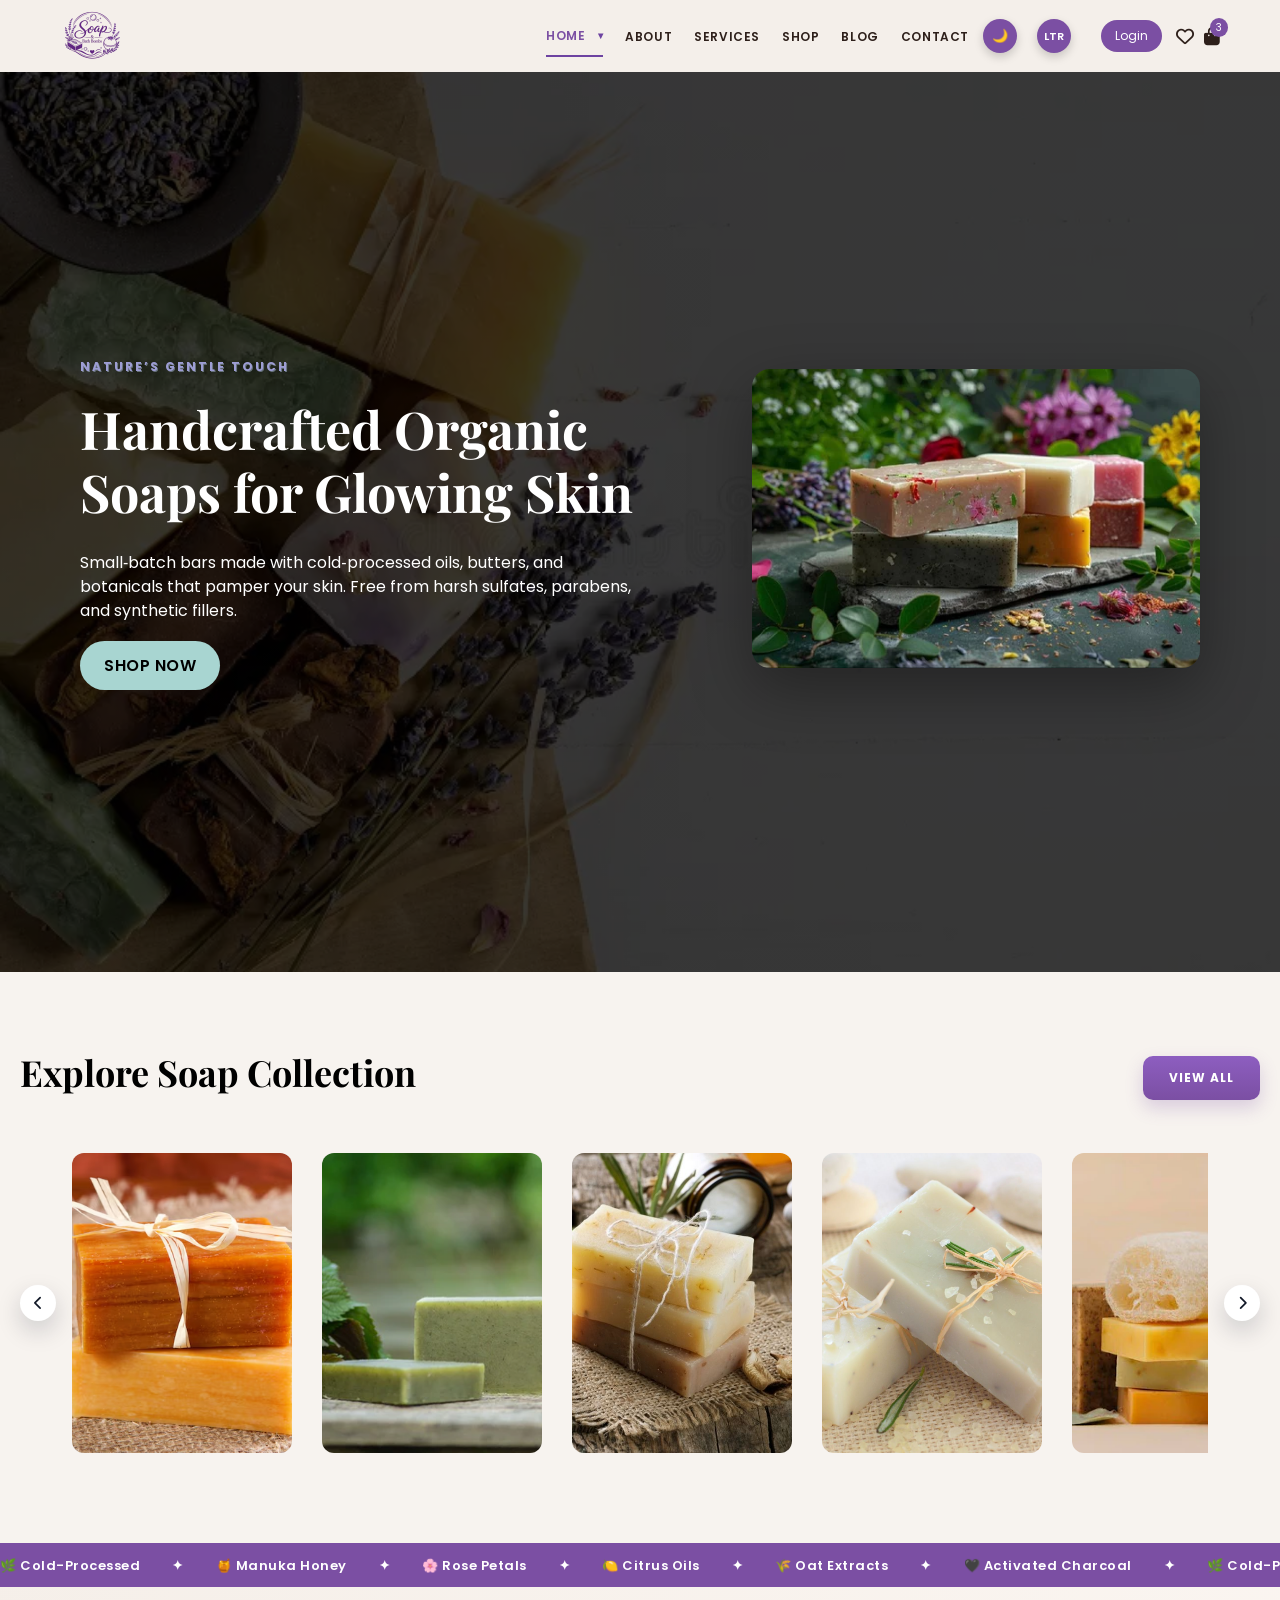
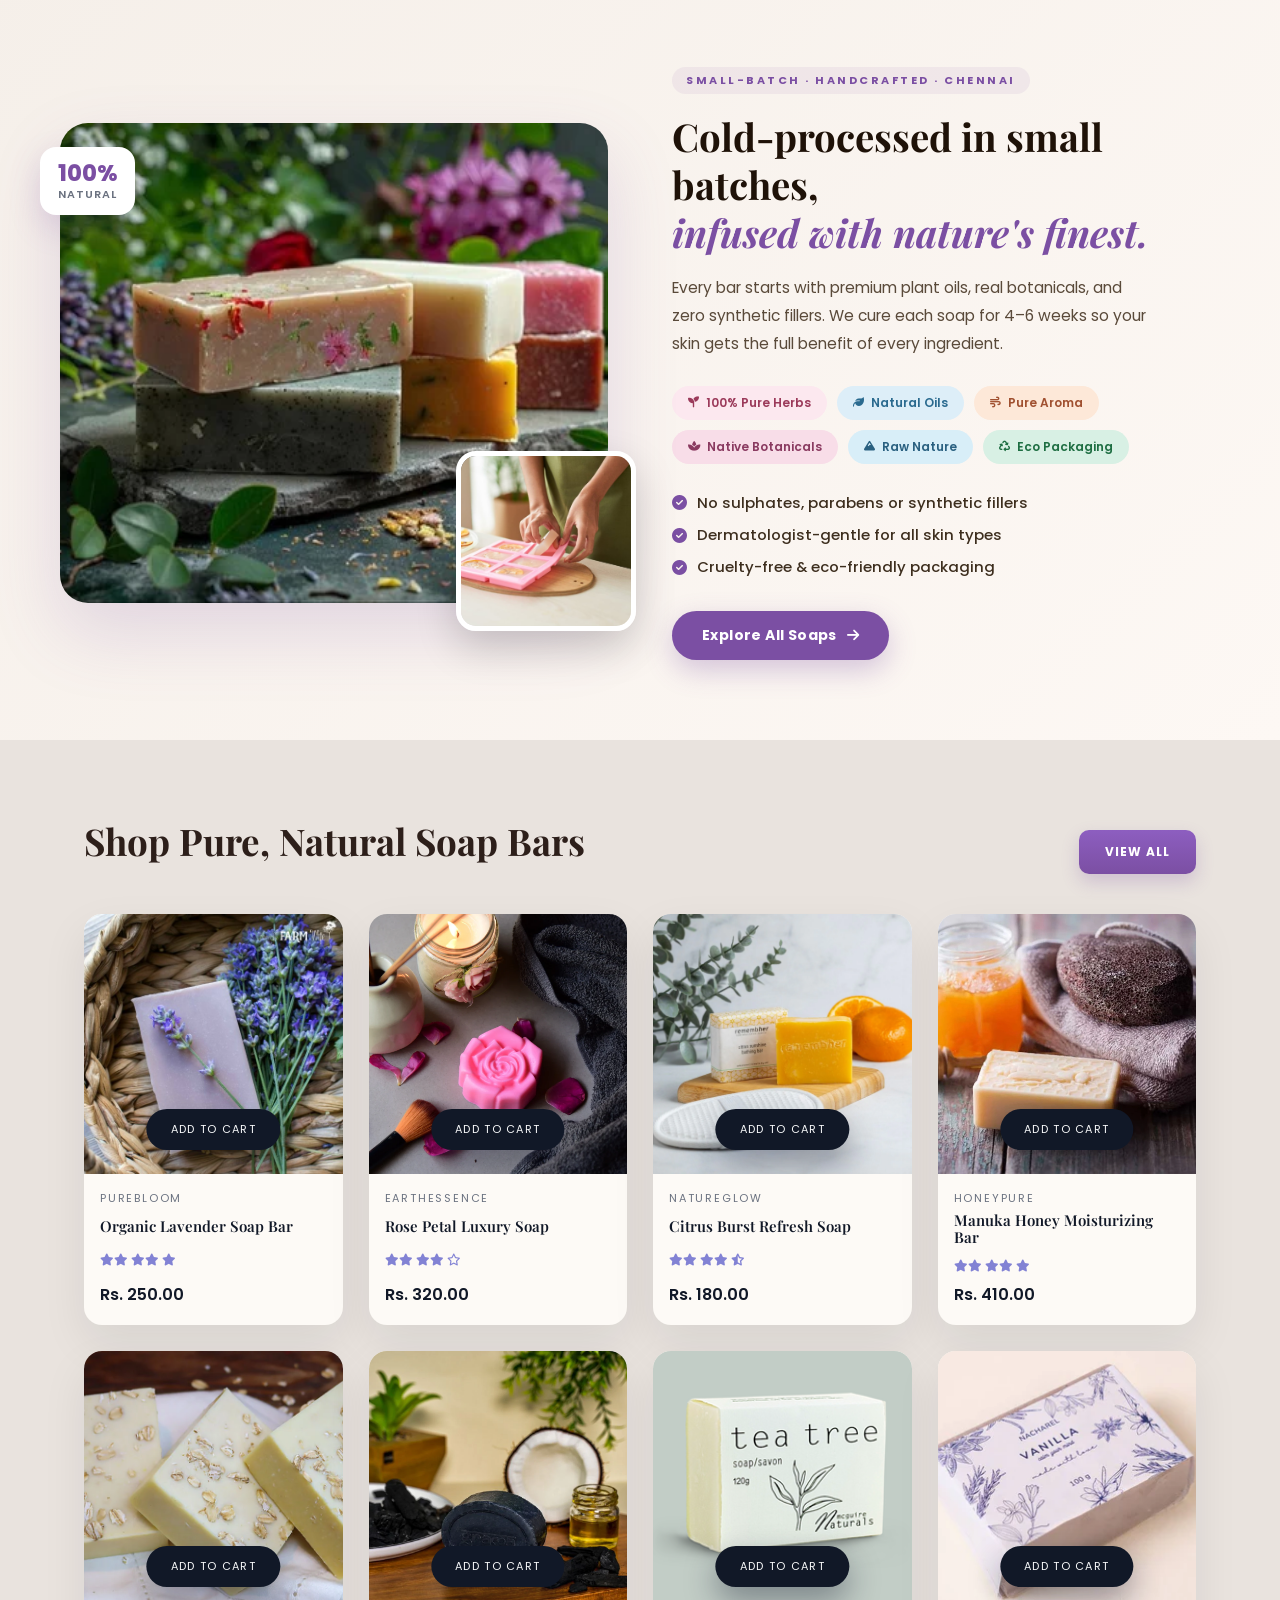
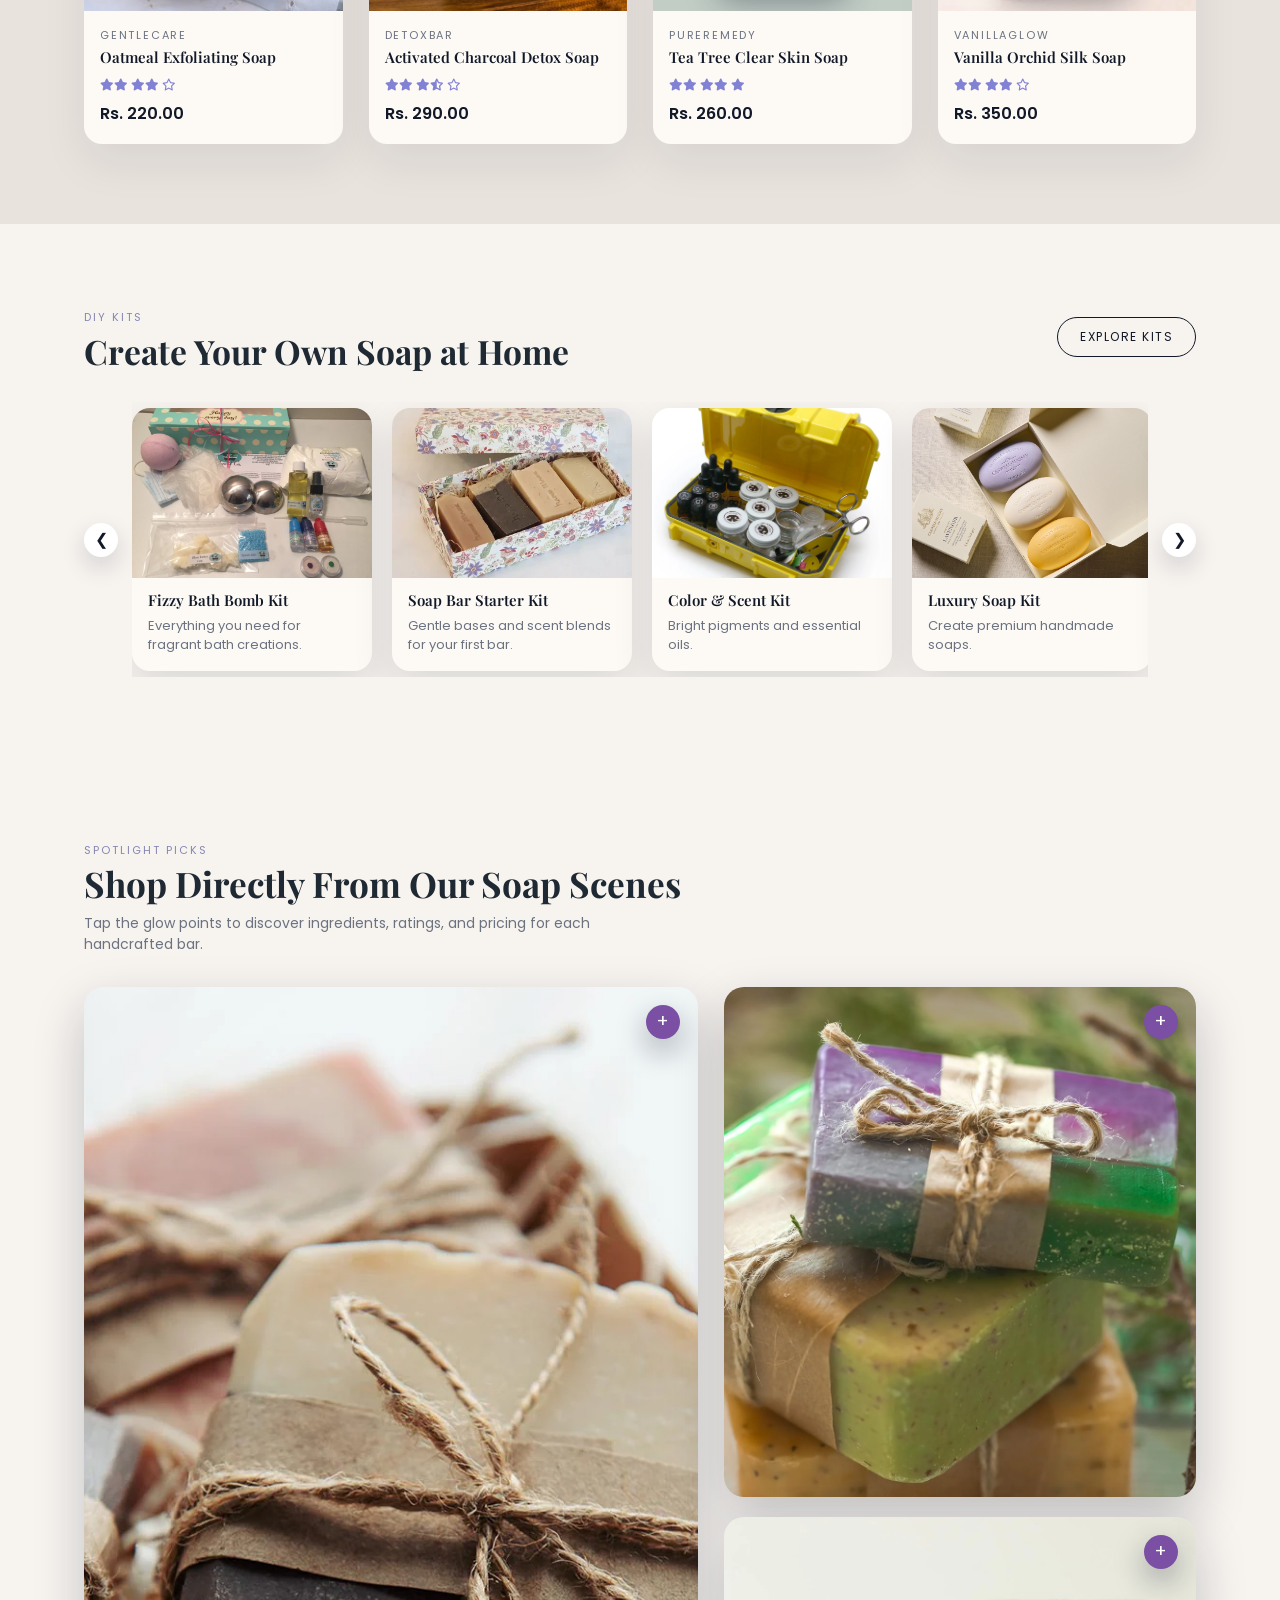
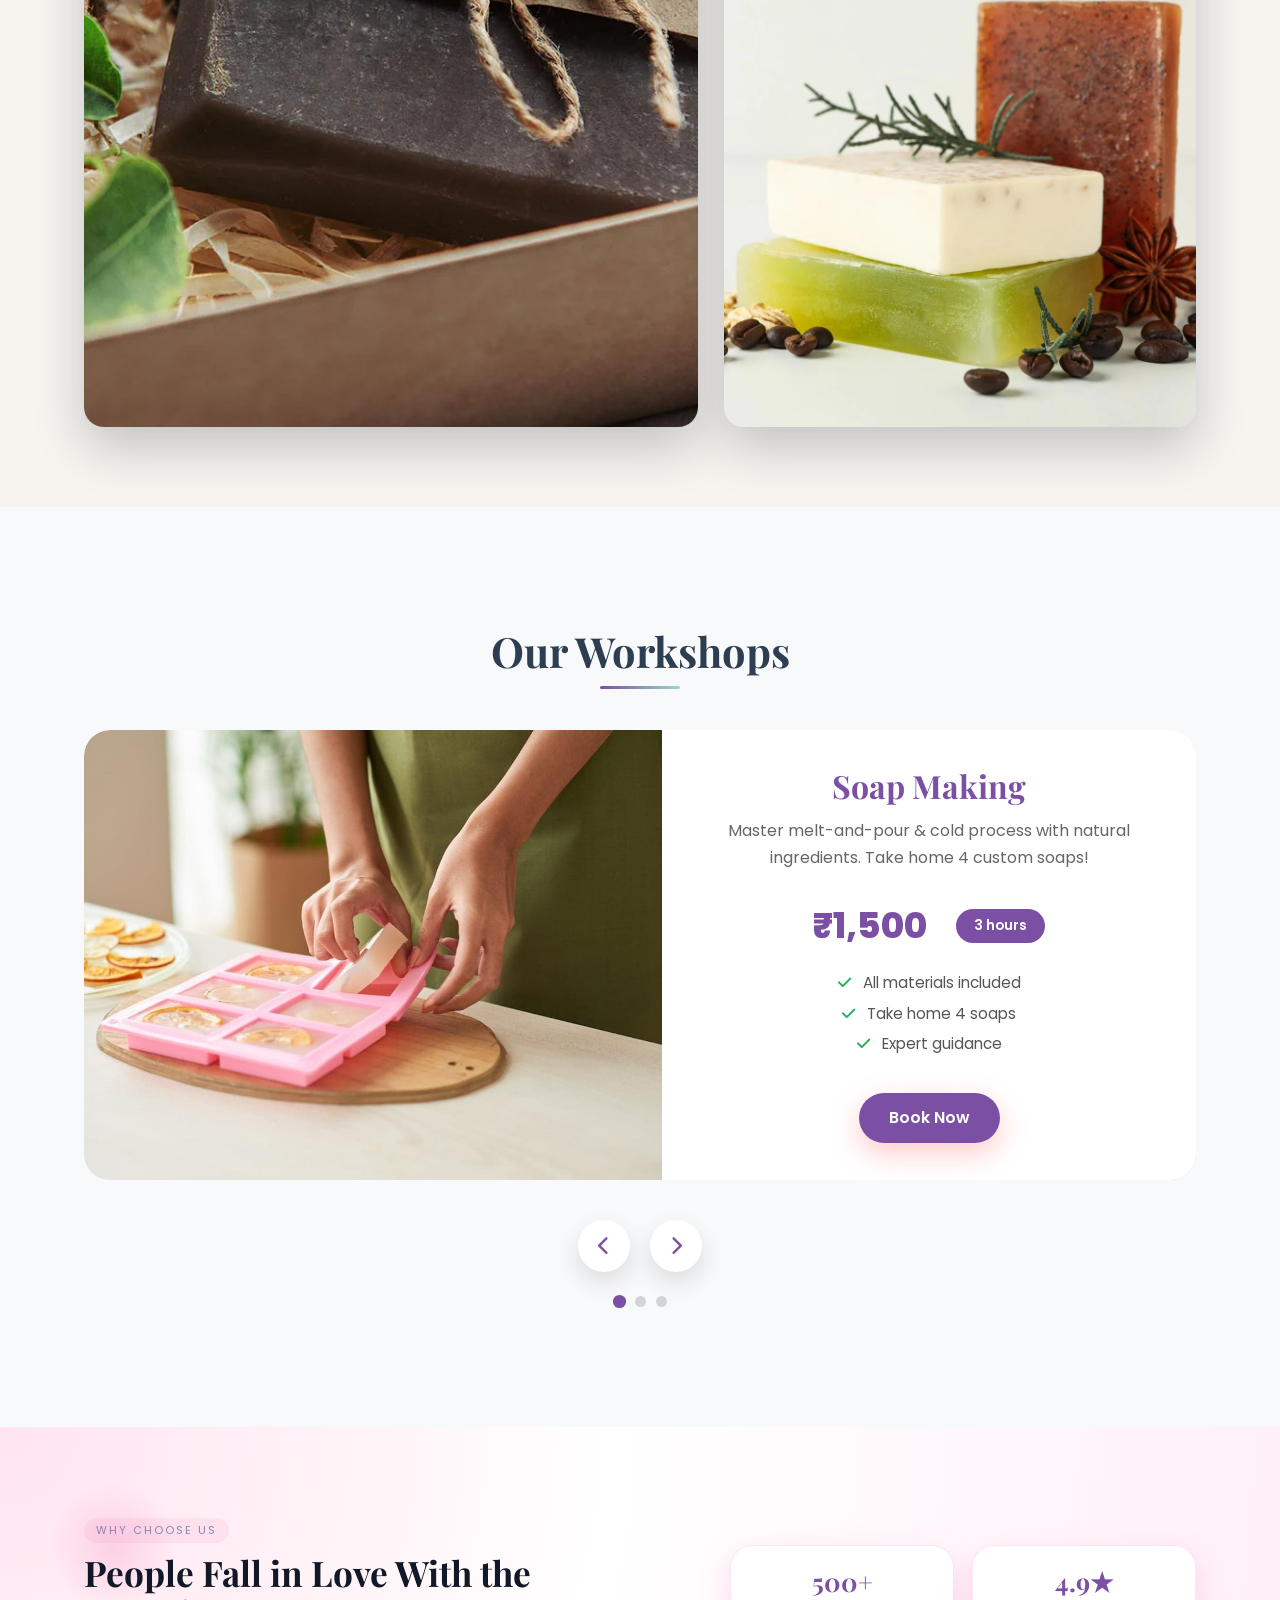
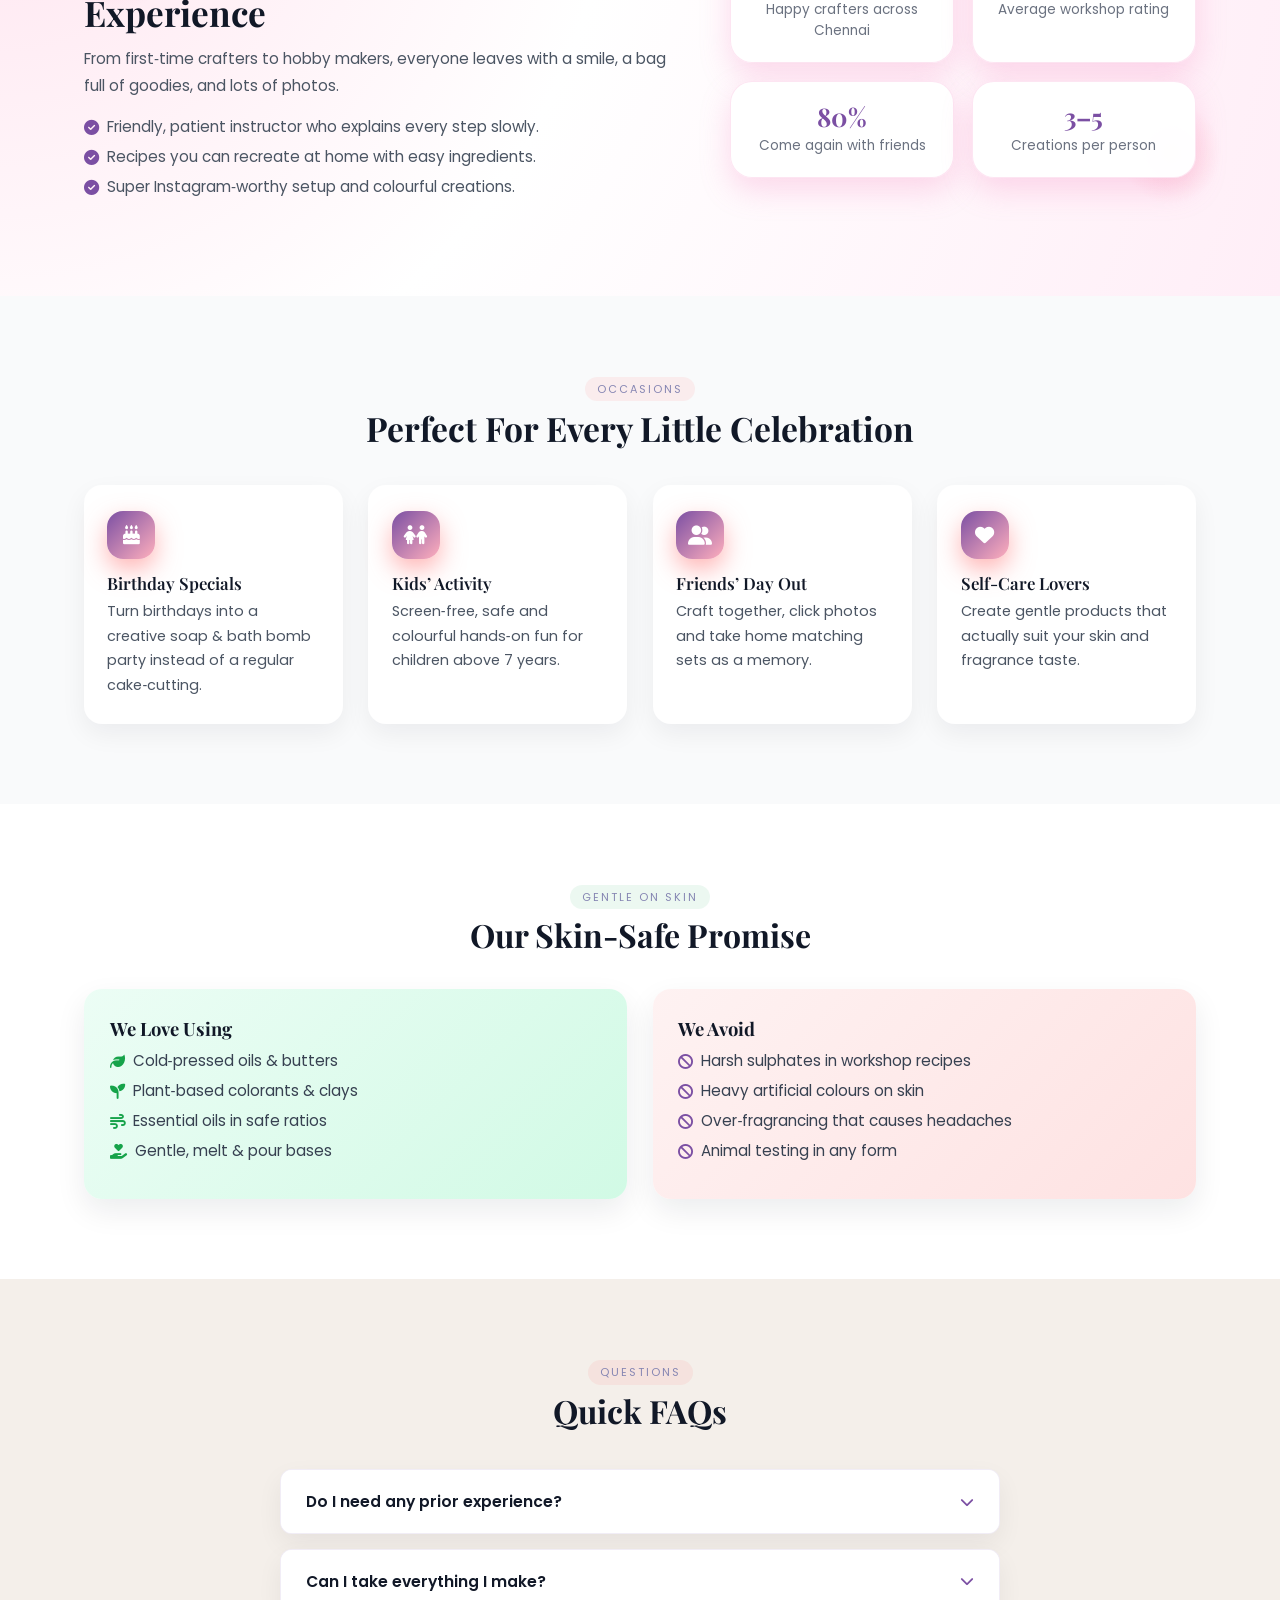
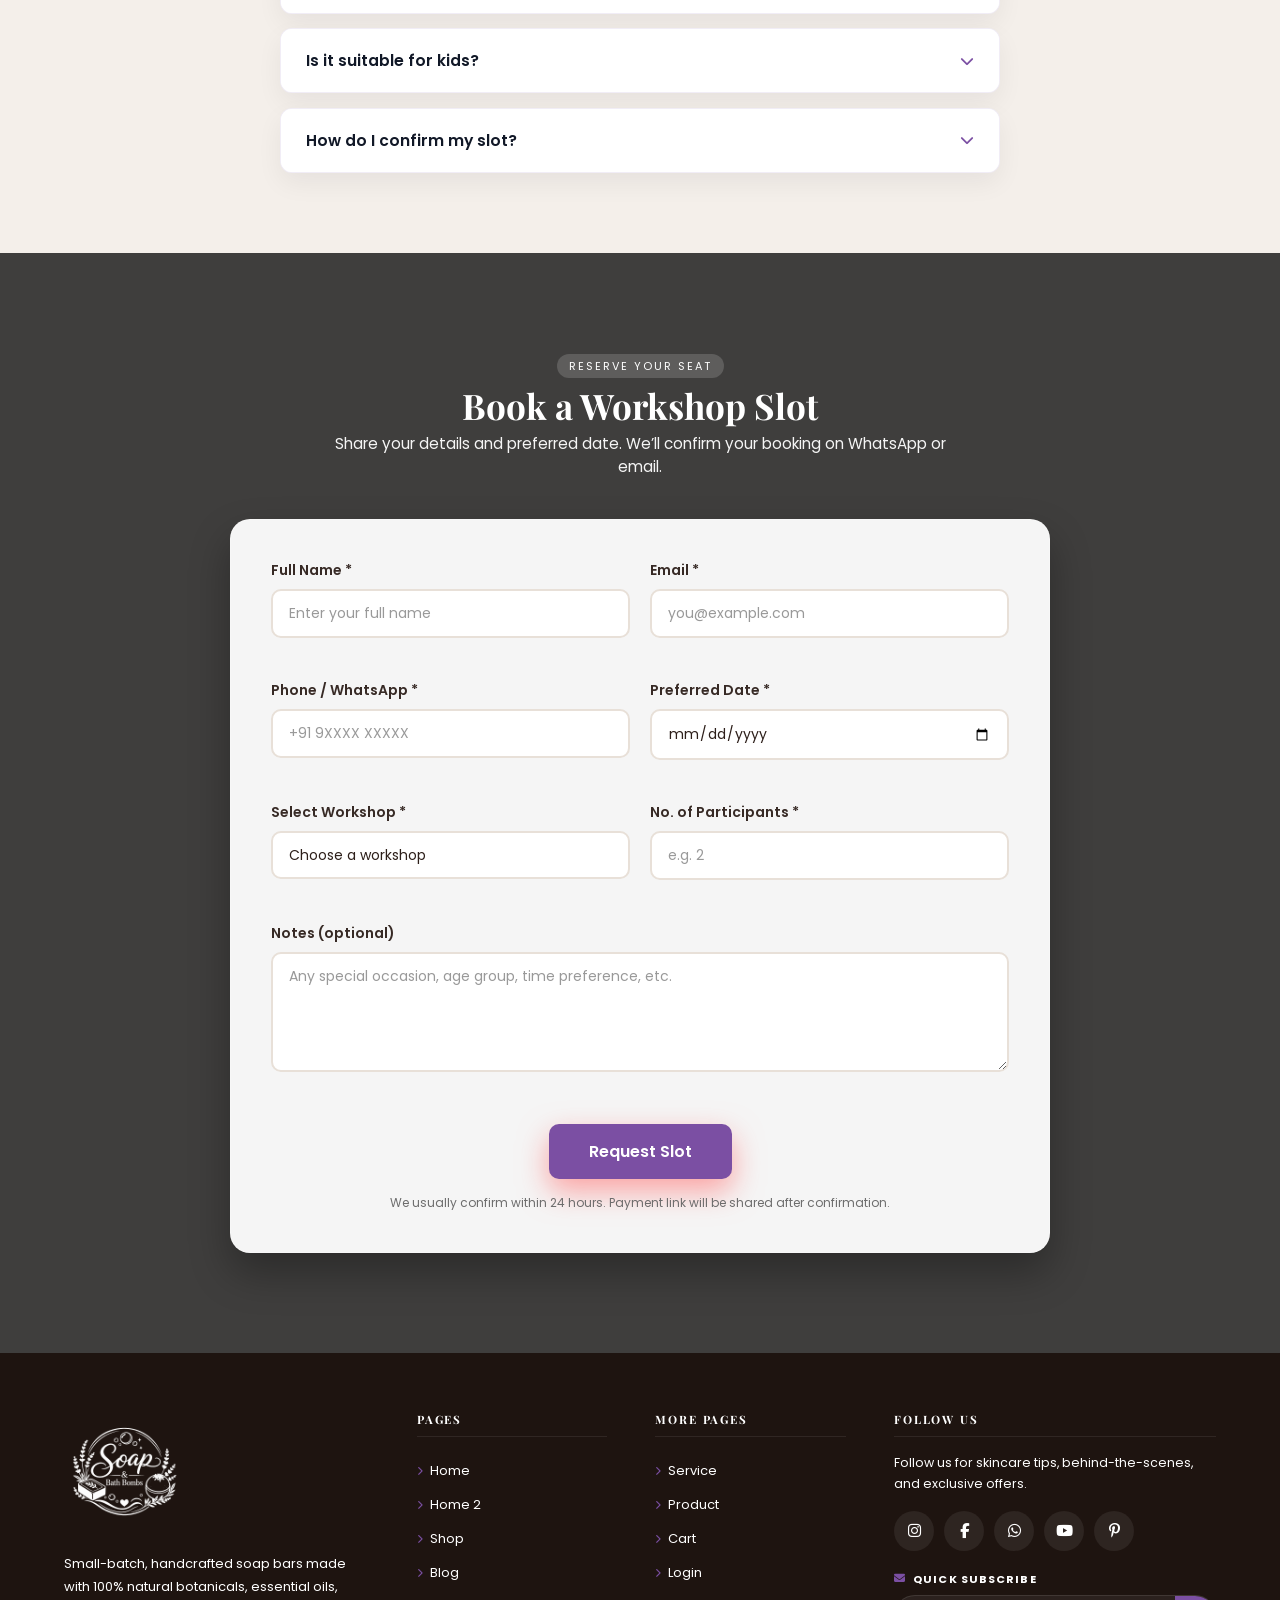
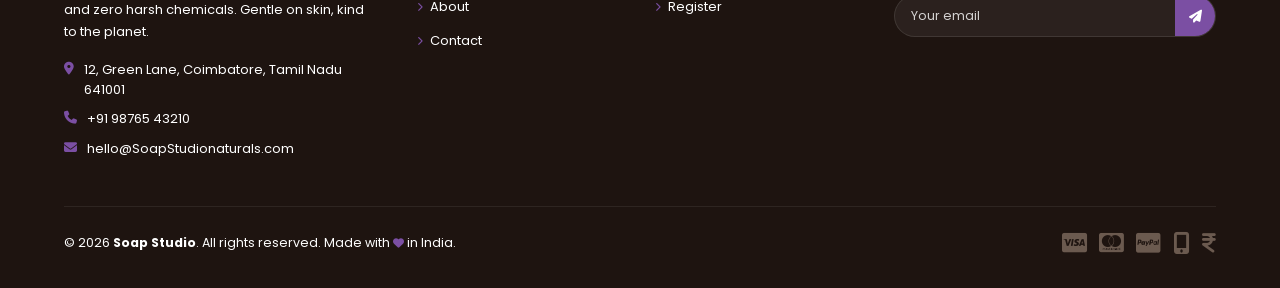
==== commit df9f8c6d: "Add files via upload" ====
--- a/index.html
+++ b/index.html
@@ -6,8 +6,9 @@
     <link rel="icon" type="image/png" href="images/my-logo.png">
 <title>Soap & Bath Bomb Workshop Studio - Chennai</title>
     <!-- ✅ CSS LINK - THIS IS CORRECT -->
-    <link rel="stylesheet" href="css/style.css?v=2">
-    <link rel="stylesheet" href="css/dark.css?v=6">
+    <link rel="stylesheet" href="css/style.css">
+    <link rel="stylesheet" href="css/header.css">
+    <link rel="stylesheet" href="css/dark.css">
     <link href="https://fonts.googleapis.com/css2?family=Poppins:wght@300;400;600;700&display=swap" rel="stylesheet">
     <link rel="stylesheet" href="https://cdnjs.cloudflare.com/ajax/libs/font-awesome/6.4.0/css/all.min.css">
     <link href="https://fonts.googleapis.com/css2?family=Playfair+Display&family=Poppins&display=swap" rel="stylesheet">
@@ -239,18 +240,24 @@
 
   <div class="naturals-inner">
 
-    <!-- LEFT: IMAGE STACK -->
-    <div class="naturals-visual">
-      <div class="naturals-img-wrap">
-        <img src="images/handmade.webp" alt="Handmade soap" class="naturals-img-main">
-        <img src="images/soap-1.jpeg" alt="Natural ingredients" class="naturals-img-float">
-        <!-- floating badge -->
-        <div class="naturals-badge-float">
+    <!-- LEFT: IMAGE STACK -->
+    <div class="naturals-visual">
+      <button class="naturals-scroll-btn naturals-scroll-btn--left" id="naturalsPrev" aria-label="Scroll naturals images left">
+        <i class="fa-solid fa-chevron-left"></i>
+      </button>
+      <div class="naturals-img-wrap">
+        <img src="images/handmade.webp" alt="Handmade soap" class="naturals-img-main">
+        <img src="images/soap-1.jpeg" alt="Natural ingredients" class="naturals-img-float">
+        <!-- floating badge -->
+        <div class="naturals-badge-float">
           <span class="nbf-num">100%</span>
-          <span class="nbf-label">Natural</span>
-        </div>
-      </div>
-    </div>
+          <span class="nbf-label">Natural</span>
+        </div>
+      </div>
+      <button class="naturals-scroll-btn naturals-scroll-btn--right" id="naturalsNext" aria-label="Scroll naturals images right">
+        <i class="fa-solid fa-chevron-right"></i>
+      </button>
+    </div>
 
     <!-- RIGHT: CONTENT -->
     <div class="naturals-content">
@@ -633,14 +640,6 @@
                 <div class="kit-copy">
                     <h3>Herbal Kit</h3>
                     <p>Natural herbs and oils for skincare.</p>
-                </div>
-            </article>
-
-            <article class="kit-card">
-                <img src="images/making.webp">
-                <div class="kit-copy">
-                    <h3>Melt & Pour Kit</h3>
-                    <p>Beginner-friendly tools for custom soap bars.</p>
                 </div>
             </article>
 
@@ -843,20 +842,7 @@
 
 
 
-<!-- Parallax Banner / Offer Section -->
-<section class="parallax-banner">
-    <div class="parallax-overlay"></div>
-    <div class="container">
-        <div class="banner-content">
-            <h2>Get 20% Off Natural Products</h2>
-            <p>Limited time offer on our premium handcrafted soap collection</p>
-            <a href="shop.html" class="offer-btn">Shop Now &amp; Save</a>
-        </div>
-    </div>
-</section>
-
-
-<!-- Why People Love Our Studio -->
+<!-- Why People Love Our Studio -->
 <section class="love-section">
     <div class="container">
         <div class="love-layout">
@@ -875,7 +861,7 @@
             <div class="love-stats">
                 <div class="love-card">
                     <h3>500+</h3>
-                    <p>Happy crafters in Chennai</p>
+                    <p>Happy crafters across Chennai</p>
                 </div>
                 <div class="love-card">
                     <h3>4.9★</h3>
@@ -909,7 +895,7 @@
                     <i class="fas fa-birthday-cake"></i>
                 </div>
                 <h3>Birthday Specials</h3>
-                <p>Turn birthdays into a creative soap & bath bomb party instead of cake‑cutting.</p>
+                <p>Turn birthdays into a creative soap & bath bomb party instead of a regular cake‑cutting.</p>
             </div>
 
             <div class="perfect-card">
@@ -1278,28 +1264,39 @@
   const colPrev = document.getElementById('colPrev');
   const colNext = document.getElementById('colNext');
 
-  if (colGrid && colPrev && colNext) {
-    const scrollAmount = 250; // adjust if needed
-
-    colNext.addEventListener('click', () => {
-      colGrid.scrollBy({ left: scrollAmount, behavior: 'smooth' });
+  if (colGrid && colPrev && colNext) {
+    const scrollAmount = 250; // adjust if needed
+
+    colNext.addEventListener('click', () => {
+      colGrid.scrollBy({ left: scrollAmount, behavior: 'smooth' });
     });
 
     colPrev.addEventListener('click', () => {
-      colGrid.scrollBy({ left: -scrollAmount, behavior: 'smooth' });
-    });
-  }
-</script>
+      colGrid.scrollBy({ left: -scrollAmount, behavior: 'smooth' });
+    });
+  }
+
+  const naturalsTrack = document.querySelector('.naturals-img-wrap');
+  const naturalsPrev = document.getElementById('naturalsPrev');
+  const naturalsNext = document.getElementById('naturalsNext');
+
+  if (naturalsTrack && naturalsPrev && naturalsNext) {
+    const scrollNaturals = (direction) => {
+      const amount = Math.max(220, naturalsTrack.clientWidth * 0.78);
+      naturalsTrack.scrollBy({ left: direction * amount, behavior: 'smooth' });
+    };
+
+    naturalsPrev.addEventListener('click', () => scrollNaturals(-1));
+    naturalsNext.addEventListener('click', () => scrollNaturals(1));
+  }
+</script>
 
 
 
 <script>
   function scrollKits(direction) {
     const grid = document.getElementById('kitGrid');
-    if (!grid) return;
-    const card = grid.querySelector('.kit-card');
-    const gap = parseFloat(getComputedStyle(grid).gap) || 0;
-    const amount = card ? card.getBoundingClientRect().width + gap : 260;
+    const amount = 260; // adjust based on card width
     grid.scrollBy({ left: direction * amount, behavior: 'smooth' });
   }
 </script>
@@ -1390,7 +1387,7 @@
   showWorkshopSlide(0);
 </script>
     <script src="js/script.js"></script>
-    <script src="js/theme.js?v=2"></script>
+    <script src="js/theme.js"></script>
 </body>
 </html>
 
--- a/css/style.css
+++ b/css/style.css
@@ -141,11 +141,9 @@
 }
 
 /* ===== LOGO ===== */
-.logo-img {
-  width: 100px !important;
-  height: 80px !important;
-  object-fit: contain;
-}
+.logo-img {
+  height: 105px;
+}
 
 /* ===== NAV LEFT ===== */
 .nav-left {
@@ -189,90 +187,90 @@
 }
 
 /* DROPDOWN MENU - UPDATED */
-.dropdown-menu {
-    position: absolute;
-    top: calc(100% + 14px);
-    left: 0;
-    min-width: 244px;
-    background: #ffffff;
-    border-radius: 22px;
-    padding: 10px;
-    list-style: none;
-    display: grid;
-    grid-template-columns: 1fr;
-    gap: 8px;
-    box-shadow: 0 16px 36px rgba(0,0,0,0.14);
-
-    opacity: 0;
-    visibility: hidden;
-    transform: translateY(12px);
+.dropdown-menu {
+    position: absolute;
+    top: calc(100% + 14px);
+    left: 0;
+    min-width: 244px;
+    background: #ffffff;
+    border-radius: 22px;
+    padding: 10px;
+    list-style: none;
+    display: grid;
+    grid-template-columns: 1fr;
+    gap: 8px;
+    box-shadow: 0 16px 36px rgba(0,0,0,0.14);
+
+    opacity: 0;
+    visibility: hidden;
+    transform: translateY(12px);
     transition: all 0.3s ease;
     z-index: 999;
 }
 
-.dropdown-menu li {
-    width: auto;
-}
-
-.dropdown-menu a {
-    display: flex;
-    align-items: center;
-    justify-content: flex-start;
-    min-height: 56px;
-    padding: 14px 16px;
-    font-size: 14px;
-    font-weight: 600;
-    line-height: 1.25;
-    color: #1f1f1f;
-    background: #ffffff;
-    text-decoration: none;
-    transition: all 0.3s ease;
-    border-left: 0;
-    border-bottom: 0;
-    border-radius: 16px;
-    border: 1px solid transparent;
-    position: relative;
-    text-align: left;
-}
-
-.dropdown-menu a::before {
-    content: "";
-    width: 10px;
-    height: 10px;
-    margin-right: 12px;
-    border-radius: 50%;
-    background: #b78ae5;
-    box-shadow: 0 0 0 4px rgba(183, 138, 229, 0.15);
-}
-
-.dropdown-menu a:hover {
-    color: #6d43a1;
-    background: #fcf8ff;
-    border-color: #ebdcf7;
-    padding-left: 18px;
-}
-
-.dropdown-menu a.active {
-    color: #6d43a1;
-    font-weight: 600;
-    background: #fcf8ff;
-    border-color: #ebdcf7;
-}
-
-.dropdown.active > .dropdown-trigger {
-    color: #6d43a1 !important;
-}
-
-.dropdown.active > .dropdown-trigger::after {
-    width: 100% !important;
-    background: #6d43a1;
-}
-
-.dropdown-caret {
-    margin-left: 6px;
-    font-size: 10px;
-    color: #6d43a1;
-}
+.dropdown-menu li {
+    width: auto;
+}
+
+.dropdown-menu a {
+    display: flex;
+    align-items: center;
+    justify-content: flex-start;
+    min-height: 56px;
+    padding: 14px 16px;
+    font-size: 14px;
+    font-weight: 600;
+    line-height: 1.25;
+    color: #1f1f1f;
+    background: #ffffff;
+    text-decoration: none;
+    transition: all 0.3s ease;
+    border-left: 0;
+    border-bottom: 0;
+    border-radius: 16px;
+    border: 1px solid transparent;
+    position: relative;
+    text-align: left;
+}
+
+.dropdown-menu a::before {
+    content: "";
+    width: 10px;
+    height: 10px;
+    margin-right: 12px;
+    border-radius: 50%;
+    background: #b78ae5;
+    box-shadow: 0 0 0 4px rgba(183, 138, 229, 0.15);
+}
+
+.dropdown-menu a:hover {
+    color: #6d43a1;
+    background: #fcf8ff;
+    border-color: #ebdcf7;
+    padding-left: 18px;
+}
+
+.dropdown-menu a.active {
+    color: #6d43a1;
+    font-weight: 600;
+    background: #fcf8ff;
+    border-color: #ebdcf7;
+}
+
+.dropdown.active > .dropdown-trigger {
+    color: #6d43a1 !important;
+}
+
+.dropdown.active > .dropdown-trigger::after {
+    width: 100% !important;
+    background: #6d43a1;
+}
+
+.dropdown-caret {
+    margin-left: 6px;
+    font-size: 10px;
+    color: #6d43a1;
+}
 
 .dropdown:hover .dropdown-menu {
     opacity: 1;
@@ -353,29 +351,29 @@
 }
 
 /* ===== HAMBURGER ===== */
-.hamburger {
-  display: none;
-  flex-direction: column;
-  gap: 5px;
-  cursor: pointer;
-  background: transparent;
-  border: none;
-  padding: 0;
-  z-index: 1001;
-  width: 32px;
-  height: 32px;
-  align-items: center;
-  justify-content: center;
-}
-
-.hamburger span {
-  width: 20px;
-  height: 2px;
-  background: #2d1f1a;
-  transition: all 0.3s ease;
-  display: block;
-  border-radius: 999px;
-}
+.hamburger {
+  display: none;
+  flex-direction: column;
+  gap: 5px;
+  cursor: pointer;
+  background: transparent;
+  border: none;
+  padding: 0;
+  z-index: 1001;
+  width: 32px;
+  height: 32px;
+  align-items: center;
+  justify-content: center;
+}
+
+.hamburger span {
+  width: 20px;
+  height: 2px;
+  background: #2d1f1a;
+  transition: all 0.3s ease;
+  display: block;
+  border-radius: 999px;
+}
 
 .hamburger.active span:nth-child(1) {
   transform: rotate(45deg) translate(7px, 7px);
@@ -400,7 +398,7 @@
   left: 0;
   right: 0;
   z-index: 999;
-  border: none;
+  border-bottom: 1px solid rgba(0,0,0,0.1);
   width: 100%;
 }
 
@@ -409,17 +407,17 @@
   padding: 0;
 }
 
-.mobile-nav ul {
-  display: flex;
-  flex-direction: column;
-  padding: 15px 20px;
-  gap: 0;
-  list-style: none;
-}
-
-.mobile-nav a {
-  padding: 12px 0;
-  text-decoration: none;
+.mobile-nav ul {
+  display: flex;
+  flex-direction: column;
+  padding: 15px 20px;
+  gap: 0;
+  list-style: none;
+}
+
+.mobile-nav a {
+  padding: 12px 0;
+  text-decoration: none;
   color: #2d1f1a;
   font-size: 14px;
   display: block;
@@ -431,66 +429,66 @@
   border-bottom: none;
 }
 
-.mobile-nav a:hover {
-  color: #7b4fa3;
-}
-
-.mobile-dropdown {
-  border-bottom: 1px solid rgba(0,0,0,0.05);
-}
-
-.mobile-dropdown-toggle {
-  width: 100%;
-  padding: 12px 0;
-  border: 0;
-  background: transparent;
-  color: #2d1f1a;
-  font: inherit;
-  font-size: 14px;
-  text-align: left;
-  display: flex;
-  align-items: center;
-  justify-content: space-between;
-  cursor: pointer;
-}
-
-.mobile-dropdown-toggle.active,
-.mobile-dropdown-toggle:hover {
-  color: #7b4fa3;
-}
-
-.mobile-dropdown-caret {
-  font-size: 12px;
-  transition: transform 0.25s ease;
-}
-
-.mobile-dropdown.open .mobile-dropdown-caret {
-  transform: rotate(180deg);
-}
-
-.mobile-submenu {
-  display: none !important;
-  padding: 0 0 8px 14px !important;
-}
-
-.mobile-dropdown.open .mobile-submenu {
-  display: flex !important;
-  gap: 0;
-}
-
-.mobile-submenu li {
-  list-style: none;
-}
-
-.mobile-submenu a {
-  padding: 10px 0;
-  font-size: 13px;
-  color: #4b3d37;
-}
-
-.mobile-submenu a.active {
-  color: #7b4fa3;
-}
+.mobile-nav a:hover {
+  color: #7b4fa3;
+}
+
+.mobile-dropdown {
+  border-bottom: 1px solid rgba(0,0,0,0.05);
+}
+
+.mobile-dropdown-toggle {
+  width: 100%;
+  padding: 12px 0;
+  border: 0;
+  background: transparent;
+  color: #2d1f1a;
+  font: inherit;
+  font-size: 14px;
+  text-align: left;
+  display: flex;
+  align-items: center;
+  justify-content: space-between;
+  cursor: pointer;
+}
+
+.mobile-dropdown-toggle.active,
+.mobile-dropdown-toggle:hover {
+  color: #7b4fa3;
+}
+
+.mobile-dropdown-caret {
+  font-size: 12px;
+  transition: transform 0.25s ease;
+}
+
+.mobile-dropdown.open .mobile-dropdown-caret {
+  transform: rotate(180deg);
+}
+
+.mobile-submenu {
+  display: none !important;
+  padding: 0 0 8px 14px !important;
+}
+
+.mobile-dropdown.open .mobile-submenu {
+  display: flex !important;
+  gap: 0;
+}
+
+.mobile-submenu li {
+  list-style: none;
+}
+
+.mobile-submenu a {
+  padding: 10px 0;
+  font-size: 13px;
+  color: #4b3d37;
+}
+
+.mobile-submenu a.active {
+  color: #7b4fa3;
+}
 
 /* ===== DARK MODE ===== */
 body.dark-mode {
@@ -811,43 +809,43 @@
   }
 }
 
-@media (max-width: 576px) {
-  .hero {
-    height: 62vh;
-    min-height: 360px;
-  }
-
-  .hero-slide {
-    padding: 44px 20px 30px;
-    justify-content: center;
-  }
-
-  .hero-content h1 {
-    font-size: 28px;
-    margin: 14px 0 18px;
-  }
-
-  .hero-content {
-    width: 100%;
-    max-width: 320px;
-    margin: 0 auto;
-    text-align: center;
-  }
-
-  .hero-content p {
-    font-size: 13px;
-    line-height: 1.55;
-  }
-
-  .hero-content button {
-    margin-top: 12px;
-    width: 132px;
-    padding: 12px 22px;
-  }
-
-  .hero-img {
-    display: none;
-  }
+@media (max-width: 576px) {
+  .hero {
+    height: 62vh;
+    min-height: 360px;
+  }
+
+  .hero-slide {
+    padding: 44px 20px 30px;
+    justify-content: center;
+  }
+
+  .hero-content h1 {
+    font-size: 28px;
+    margin: 14px 0 18px;
+  }
+
+  .hero-content {
+    width: 100%;
+    max-width: 320px;
+    margin: 0 auto;
+    text-align: center;
+  }
+
+  .hero-content p {
+    font-size: 13px;
+    line-height: 1.55;
+  }
+
+  .hero-content button {
+    margin-top: 12px;
+    width: 132px;
+    padding: 12px 22px;
+  }
+
+  .hero-img {
+    display: none;
+  }
 }
 
 /* COLLECTION HORIZONTAL */
@@ -1081,51 +1079,51 @@
 }
 
 /* GENERAL VIEW ALL BUTTON */
-.view-all {
-  display: inline-flex;
-  align-items: center;
-  justify-content: center;
-  gap: 0;
-  min-width: 110px;
-  height: 44px;
-  padding: 0 26px;
-  background: linear-gradient(180deg, #8d5ec0 0%, #7b4fa3 100%);
-  color: #ffffff !important;
-  text-decoration: none !important;
-  text-align: center;
-  line-height: 44px;
-  vertical-align: middle;
-  border-radius: 10px;
-  border: none;
-  outline: none;
-  box-shadow: 0 8px 18px rgba(123, 79, 163, 0.24);
-  font-weight: 700;
-  font-size: 14px;
-  transition: transform 0.25s ease, box-shadow 0.25s ease, background 0.25s ease;
-  text-transform: uppercase;
-  letter-spacing: 2px;
-  white-space: nowrap;
-}
-
-.view-all:hover {
-  background: linear-gradient(180deg, #9567c7 0%, #8456ae 100%);
-  color: #ffffff !important;
-  text-decoration: none !important;
-  transform: translateY(-2px);
-  box-shadow: 0 12px 22px rgba(123, 79, 163, 0.28);
-}
-
-body.page-home .collection .collection-header {
-  background: transparent;
-  border: none;
-  box-shadow: none;
-  padding: 0;
-}
-
-body.page-home .collection .collection-header .view-all {
-  border-bottom: none !important;
-  text-decoration: none !important;
-}
+.view-all {
+  display: inline-flex;
+  align-items: center;
+  justify-content: center;
+  gap: 0;
+  min-width: 110px;
+  height: 44px;
+  padding: 0 26px;
+  background: linear-gradient(180deg, #8d5ec0 0%, #7b4fa3 100%);
+  color: #ffffff !important;
+  text-decoration: none !important;
+  text-align: center;
+  line-height: 44px;
+  vertical-align: middle;
+  border-radius: 10px;
+  border: none;
+  outline: none;
+  box-shadow: 0 8px 18px rgba(123, 79, 163, 0.24);
+  font-weight: 700;
+  font-size: 14px;
+  transition: transform 0.25s ease, box-shadow 0.25s ease, background 0.25s ease;
+  text-transform: uppercase;
+  letter-spacing: 2px;
+  white-space: nowrap;
+}
+
+.view-all:hover {
+  background: linear-gradient(180deg, #9567c7 0%, #8456ae 100%);
+  color: #ffffff !important;
+  text-decoration: none !important;
+  transform: translateY(-2px);
+  box-shadow: 0 12px 22px rgba(123, 79, 163, 0.28);
+}
+
+body.page-home .collection .collection-header {
+  background: transparent;
+  border: none;
+  box-shadow: none;
+  padding: 0;
+}
+
+body.page-home .collection .collection-header .view-all {
+  border-bottom: none !important;
+  text-decoration: none !important;
+}
 
 /* GRID */
 .products-grid {
@@ -1224,15 +1222,15 @@
 }
 
 /* HOVER INFO (BRAND + TEXT) */
-.hover-info {
-  position: absolute;
-  left: 14px;
-  right: 64px;
-  bottom: 82px;
-  background: rgba(17,24,39,0.88);
-  color: #f9fafb;
-  padding: 14px 16px;
-  border-radius: 14px;
+.hover-info {
+  position: absolute;
+  left: 14px;
+  right: 64px;
+  bottom: 82px;
+  background: rgba(17,24,39,0.88);
+  color: #f9fafb;
+  padding: 14px 16px;
+  border-radius: 14px;
   opacity: 0;
   transform: translateY(18px);
   pointer-events: none;
@@ -1288,16 +1286,16 @@
   box-shadow: 0 18px 40px rgba(249,115,22,0.6);
 }
 
-.add-to-cart {
-  bottom: 24px;
-}
-
-@media (max-width: 767px) {
-  .hover-info {
-    right: 14px;
-    bottom: 86px;
-  }
-}
+.add-to-cart {
+  bottom: 24px;
+}
+
+@media (max-width: 767px) {
+  .hover-info {
+    right: 14px;
+    bottom: 86px;
+  }
+}
 
 /* INFO BLOCK */
 .product-info {
@@ -1408,16 +1406,22 @@
   will-change: transform;
 }
 
-.ticker-track span {
-  font-size: 13px;
-  font-weight: 600;
-  color: #fff;
-  letter-spacing: 0.5px;
-  flex-shrink: 0;
-}
-
-@keyframes tickerScroll {
-  0%   { transform: translateX(0); }
+.ticker-track span {
+  font-size: 13px;
+  font-weight: 600;
+  color: #fff;
+  letter-spacing: 0.5px;
+  flex-shrink: 0;
+}
+
+@media (max-width: 360px) {
+  .ticker-track {
+    animation-duration: 46s;
+  }
+}
+
+@keyframes tickerScroll {
+  0%   { transform: translateX(0); }
   100% { transform: translateX(-50%); }
 }
 
@@ -1463,10 +1467,10 @@
   box-shadow: 0 16px 40px rgba(0,0,0,0.18);
 }
 
-.naturals-badge-float {
-  position: absolute;
-  top: 24px;
-  left: -20px;
+.naturals-badge-float {
+  position: absolute;
+  top: 24px;
+  left: -20px;
   background: #fff;
   border-radius: 16px;
   padding: 14px 18px;
@@ -1488,8 +1492,12 @@
   font-weight: 600;
   color: #6b7280;
   text-transform: uppercase;
-  letter-spacing: 1px;
-}
+  letter-spacing: 1px;
+}
+
+.naturals-scroll-btn {
+  display: none;
+}
 
 /* ── RIGHT: CONTENT ── */
 .naturals-eyebrow {
@@ -1620,15 +1628,60 @@
   .naturals-heading { font-size: 2rem; }
 }
 
-@media (max-width: 480px) {
-  .naturals-inner { padding: 48px 16px 64px; gap: 36px; }
-  .naturals-img-main { height: 260px; border-radius: 20px; }
-  .naturals-img-float { display: none; }
-  .naturals-badge-float { left: 8px; top: 12px; }
-  .naturals-heading { font-size: 1.65rem; }
-  .naturals-pills { gap: 8px; }
-  .npill { font-size: 11px; padding: 7px 13px; }
-}
+@media (max-width: 480px) {
+  .naturals-inner { padding: 48px 16px 64px; gap: 36px; }
+  .naturals-visual {
+    overflow: visible;
+  }
+  .naturals-img-wrap {
+    display: flex;
+    gap: 12px;
+    overflow-x: auto;
+    scroll-behavior: smooth;
+    scroll-snap-type: x mandatory;
+    scrollbar-width: none;
+    padding: 0 6px;
+  }
+  .naturals-img-wrap::-webkit-scrollbar {
+    display: none;
+  }
+  .naturals-img-main,
+  .naturals-img-float {
+    position: static;
+    flex: 0 0 78%;
+    width: 78%;
+    height: 260px;
+    border-radius: 20px;
+    border: 0;
+    scroll-snap-align: start;
+    box-shadow: 0 16px 34px rgba(123,79,163,0.16);
+  }
+  .naturals-img-float {
+    display: block;
+  }
+  .naturals-badge-float { display: none; }
+  .naturals-scroll-btn {
+    position: absolute;
+    top: 50%;
+    z-index: 5;
+    width: 38px;
+    height: 38px;
+    border: 0;
+    border-radius: 50%;
+    background: #7b4fa3;
+    color: #ffffff;
+    display: inline-flex;
+    align-items: center;
+    justify-content: center;
+    box-shadow: 0 10px 24px rgba(123,79,163,0.28);
+    transform: translateY(-50%);
+  }
+  .naturals-scroll-btn--left { left: 2px; }
+  .naturals-scroll-btn--right { right: 2px; }
+  .naturals-heading { font-size: 1.65rem; }
+  .naturals-pills { gap: 8px; }
+  .npill { font-size: 11px; padding: 7px 13px; }
+}
 
 /* SECTION */
 .diy-kits{
@@ -1686,11 +1739,7 @@
 .diy-kits .container {
   max-width: 1200px;
   margin: 0 auto;
-  padding: 34px 38px 40px;
-  background: #ffffff;
-  border: 1px solid rgba(45, 31, 26, 0.1);
-  border-radius: 28px;
-  box-shadow: 0 24px 70px rgba(45, 31, 26, 0.12);
+  padding: 0 20px;
 }
 
 /* HEADER */
@@ -1741,14 +1790,9 @@
 /* SCROLL WRAPPER */
 .kit-wrapper {
   position: relative;
-  display: block;
+  display: flex;
   align-items: center;
-  padding: 0 48px;
-  background: transparent;
-  border: 1px solid rgba(45, 31, 26, 0.08);
-  border-radius: 22px;
-  box-shadow: none;
-  overflow: visible;
+  gap: 14px;
 }
 
 /* HORIZONTAL SCROLL AREA */
@@ -1757,9 +1801,7 @@
   gap: 20px;
   overflow-x: auto;
   scroll-behavior: smooth;
-  scroll-snap-type: x mandatory;
-  padding: 18px 0;
-  width: 100%;
+  padding: 6px 4px;
 }
 
 /* hide scrollbar */
@@ -1779,7 +1821,6 @@
   border-radius: 18px;
   overflow: hidden;
   flex-shrink: 0;
-  scroll-snap-align: start;
   box-shadow: 0 16px 40px rgba(15,23,42,0.12);
   transition: transform 0.25s ease, box-shadow 0.25s ease;
 }
@@ -1814,9 +1855,6 @@
 
 /* SCROLL BUTTONS */
 .kit-btn {
-  position: absolute;
-  top: 50%;
-  z-index: 3;
   border: none;
   background: #ffffff;
   width: 34px;
@@ -1831,35 +1869,30 @@
   transition: all 0.25s ease;
   flex-shrink: 0;
   font-size: 16px;
-  transform: translateY(-50%);
 }
 
 .kit-btn:hover {
   background: #111827;
   color: #f9fafb;
-  transform: translateY(-50%) scale(1.04);
+  transform: translateY(-1px);
 }
 
 .kit-btn.left {
-  left: 14px;
+  order: -1; /* left side */
 }
 
 .kit-btn.right {
-  right: 14px;
+  order: 1; /* right side */
 }
 
 /* RESPONSIVE */
 @media (max-width: 768px) {
-  .diy-kits .container {
-    padding: 28px 18px 34px;
-    border-radius: 22px;
-  }
   .diy-top {
     flex-direction: column;
     align-items: flex-start;
   }
   .kit-wrapper {
-    padding: 0 42px;
+    gap: 8px;
   }
 }
 
@@ -1867,16 +1900,8 @@
   .diy-kits {
     padding: 60px 0;
   }
-  .kit-wrapper {
-    padding: 0 38px;
-    border-radius: 20px;
-  }
   .kit-card {
     min-width: 210px;
-  }
-  .kit-btn {
-    width: 32px;
-    height: 32px;
   }
 }
 
@@ -2188,15 +2213,15 @@
 }
 
 /* CONTENT SIDE */
-.workshop-content {
-  flex: 1;
-  padding: 3rem;
-  display: flex;
-  flex-direction: column;
-  justify-content: center;
-  align-items: center;
-  text-align: center;
-}
+.workshop-content {
+  flex: 1;
+  padding: 3rem;
+  display: flex;
+  flex-direction: column;
+  justify-content: center;
+  align-items: center;
+  text-align: center;
+}
 
 .workshop-content h3 {
   font-size: 2rem;
@@ -2213,14 +2238,14 @@
 }
 
 /* price + duration */
-.workshop-price-duration {
-  display: flex;
-  align-items: center;
-  justify-content: space-between;
-  margin-bottom: 1.2rem;
-  width: min(100%, 280px);
-  gap: 1rem;
-}
+.workshop-price-duration {
+  display: flex;
+  gap: 1.8rem;
+  align-items: center;
+  justify-content: center;
+  margin-bottom: 1.2rem;
+  width: 100%;
+}
 
 .workshop-price-duration .price {
   font-size: 2.2rem;
@@ -2243,53 +2268,41 @@
 /* feature list */
 .features {
   list-style: none;
-  width: min(100%, 280px);
-  margin: 0 auto 1.8rem;
-  padding: 0;
-  display: flex;
-  flex-direction: column;
-  gap: 10px;
+  margin-bottom: 1.8rem;
 }
 
 .features li {
-  display: grid;
-  grid-template-columns: 20px 1fr;
-  align-items: center;
-  gap: 10px;
   color: #555;
-  margin: 0;
+  margin-bottom: 0.5rem;
   font-size: 0.95rem;
-  line-height: 1.45;
-  text-align: left;
 }
 
 .features i {
   color: #27ae60;
-  margin: 0;
-  text-align: center;
+  margin-right: 8px;
 }
 
 /* CTA */
-.book-btn {
-  display: inline-flex;
-  align-items: center;
-  justify-content: center;
-  background: linear-gradient(135deg, #7b4fa3, #7b4fa3);
-  color: #ffffff;
-  padding: 13px 30px;
-  text-decoration: none;
-  border-radius: 999px;
+.book-btn {
+  display: inline-flex;
+  align-items: center;
+  justify-content: center;
+  background: linear-gradient(135deg, #7b4fa3, #7b4fa3);
+  color: #ffffff;
+  padding: 13px 30px;
+  text-decoration: none;
+  border-radius: 999px;
   font-weight: 600;
   font-size: 1rem;
   text-align: center;
-  transition:
-    transform 0.25s ease,
-    box-shadow 0.25s ease,
-    background 0.25s ease;
-  box-shadow: 0 10px 28px rgba(255,107,107,0.35);
-  margin: 0 auto;
-  align-self: center;
-}
+  transition:
+    transform 0.25s ease,
+    box-shadow 0.25s ease,
+    background 0.25s ease;
+  box-shadow: 0 10px 28px rgba(255,107,107,0.35);
+  margin: 0 auto;
+  align-self: center;
+}
 
 .book-btn:hover {
   transform: translateY(-2px);
@@ -2356,19 +2369,6 @@
 @media (max-width: 900px) {
   .workshops-horizontal {
     height: auto;
-    overflow: visible;
-  }
-
-  .workshop-slide {
-    position: relative;
-    inset: auto;
-    display: none;
-    transform: none;
-  }
-
-  .workshop-slide.active {
-    display: block;
-    transform: none;
   }
 
   .workshop-card-horizontal {
@@ -2392,16 +2392,11 @@
 
 @media (max-width: 600px) {
   .workshops {
-    padding: 70px 0;
+    padding: 90px 0;
   }
 
   .workshops-horizontal {
     border-radius: 18px;
-    margin-bottom: 1.8rem;
-  }
-
-  .workshop-image {
-    height: 220px;
   }
 
   .workshop-content {
@@ -2413,150 +2408,6 @@
   }
 }
 
-@media (max-width: 360px) {
-  .workshops {
-    padding: 58px 0;
-  }
-
-  .workshops h2 {
-    font-size: 1.9rem;
-    margin-bottom: 2.8rem;
-  }
-
-  .workshops-horizontal {
-    border-radius: 14px;
-  }
-
-  .workshop-image {
-    height: 190px;
-  }
-
-  .workshop-content {
-    padding: 1.35rem 1rem 1.6rem;
-  }
-
-  .workshop-content h3 {
-    font-size: 1.45rem;
-  }
-
-  .workshop-content p {
-    margin-bottom: 1.1rem;
-    font-size: 0.92rem;
-  }
-
-  .workshop-price-duration {
-    flex-direction: column;
-    justify-content: center;
-    gap: 0.6rem;
-    margin-bottom: 1rem;
-  }
-
-  .workshop-price-duration .price {
-    font-size: 1.65rem;
-  }
-
-  .features {
-    margin-bottom: 1.35rem;
-  }
-
-  .features li {
-    font-size: 0.88rem;
-  }
-
-  .nav-btn {
-    width: 46px;
-    height: 46px;
-  }
-}
-
-
-
-
-
-/* PARALLAX OFFER SECTION */
-.parallax-banner {
-  min-height: 360px;
-  padding: 80px 20px;
-  background:
-    linear-gradient(rgba(35, 22, 47, 0.62), rgba(35, 22, 47, 0.62)),
-    url("../images/natural-soap-sale.jpg") center/cover no-repeat;
-  background-attachment: fixed;
-  color: #ffffff;
-  display: flex;
-  align-items: center;
-  justify-content: center;
-  text-align: center;
-  position: relative;
-  isolation: isolate;
-  overflow: hidden;
-}
-
-.parallax-overlay {
-  position: absolute;
-  inset: 0;
-  z-index: 1;
-  background: rgba(123, 79, 163, 0.35);
-  pointer-events: none;
-}
-
-.parallax-banner .container,
-.banner-content {
-  position: relative;
-  z-index: 2;
-}
-
-.banner-content h2 {
-  font-family: 'Playfair Display', serif;
-  font-size: clamp(2rem, 5vw, 3rem);
-  line-height: 1.15;
-  margin-bottom: 14px;
-  color: #ffffff;
-}
-
-.banner-content p {
-  max-width: 620px;
-  margin: 0 auto 28px;
-  font-size: 1.05rem;
-  color: rgba(255, 255, 255, 0.92);
-}
-
-.offer-btn {
-  display: inline-flex;
-  align-items: center;
-  justify-content: center;
-  min-height: 48px;
-  padding: 14px 30px;
-  border-radius: 999px;
-  background: #ffffff;
-  color: #7b4fa3;
-  font-weight: 700;
-  text-decoration: none;
-  box-shadow: 0 12px 30px rgba(0, 0, 0, 0.18);
-  transition: transform 0.25s ease, box-shadow 0.25s ease;
-}
-
-.offer-btn:hover {
-  transform: translateY(-2px);
-  box-shadow: 0 16px 38px rgba(0, 0, 0, 0.24);
-}
-
-@media (max-width: 768px) {
-  .parallax-banner {
-    min-height: 260px;
-    padding: 52px 16px;
-    background-attachment: scroll;
-  }
-
-  .banner-content {
-    max-width: 320px;
-    margin: 0 auto;
-  }
-
-  .banner-content p {
-    font-size: 0.95rem;
-    margin-bottom: 18px;
-  }
-}
 
 
 
@@ -3227,8 +3078,8 @@
 /* GRID */
 .journal-grid {
     display: grid;
-    grid-template-columns: repeat(4, minmax(0, 1fr));
-    gap: 28px;
+    grid-template-columns: repeat(3, 1fr);
+    gap: 35px;
 }
 
 /* CARD */
@@ -3263,7 +3114,7 @@
 /* TITLE */
 .journal-card h3 {
     font-family: 'Playfair Display', serif;
-    font-size: 18px;
+    font-size: 20px;
     margin: 15px 0;
     line-height: 1.4;
 }
@@ -3331,128 +3182,96 @@
     }
 }
 
-@media (max-width: 768px) {
-    .product-section {
-        padding: 60px 16px;
-    }
-
-    .product-section .section-header {
-        flex-direction: column;
-        align-items: center;
-        text-align: center;
-        gap: 18px;
-        margin-bottom: 45px;
-    }
-
-    .products-grid {
-        grid-template-columns: 1fr;
-        gap: 24px;
-    }
-
-    .product-card {
-        max-width: 420px;
-        width: 100%;
-        margin: 0 auto;
-    }
-
-    .image-container {
-        height: auto;
-    }
-
-    .product-image {
-        height: 240px;
-    }
-
-    .product-info {
-        padding: 18px 18px 22px;
-    }
-
-    .product-title {
-        font-size: 20px;
-        line-height: 1.35;
-        overflow-wrap: normal;
-        word-break: normal;
-    }
-
-    .brand-name,
-    .price,
-    .rating {
-        overflow-wrap: normal;
-        word-break: normal;
-    }
-}
-
-/* Final mobile header behavior: all controls live inside the menu. */
-@media (max-width: 750px) {
-  .site-header > .header-container > .theme-btn,
-  .site-header > .header-container > .rtl-btn,
-  .site-header > .header-container > .mobile-login-btn,
-  .site-header > .header-container > .nav-right {
-    display: none !important;
-  }
-
-  .mobile-nav .mobile-nav-icons {
-    display: grid !important;
-    grid-template-columns: repeat(4, minmax(0, 1fr));
-    gap: 8px;
-    align-items: center;
-    justify-items: center;
-    padding: 10px 14px 14px !important;
-  }
-
-  .mobile-nav .mobile-nav-icons a,
-  .mobile-nav .mobile-nav-icons button {
-    display: inline-flex !important;
-    align-items: center !important;
-    justify-content: center !important;
-  }
-
-  .mobile-nav .mobile-nav-icons .mobile-login-btn--menu {
-    display: inline-flex !important;
-    grid-column: 1 / -1;
-    width: 100%;
-  }
-}
-
-@media (max-width: 480px) {
-    .product-section .section-title {
-        font-size: 1.8rem;
-    }
-
-    .product-section .section-header {
-        gap: 14px;
-        margin-bottom: 32px;
-    }
-
-    .view-all {
-        padding: 10px 18px;
-        font-size: 11px;
-    }
-
-    .product-card {
-        max-width: 100%;
-    }
-
-    .product-image {
-        height: 210px;
-    }
-
-    .product-info {
-        padding: 18px 18px 22px;
-    }
-
-    .product-title {
-        font-size: 18px;
-    }
-}
+@media (max-width: 768px) {
+    .product-section {
+        padding: 60px 16px;
+    }
+
+    .product-section .section-header {
+        flex-direction: column;
+        align-items: center;
+        text-align: center;
+        gap: 18px;
+        margin-bottom: 45px;
+    }
+
+    .products-grid {
+        grid-template-columns: 1fr;
+        gap: 24px;
+    }
+
+    .product-card {
+        max-width: 420px;
+        width: 100%;
+        margin: 0 auto;
+    }
+
+    .image-container {
+        height: auto;
+    }
+
+    .product-image {
+        height: 240px;
+    }
+
+    .product-info {
+        padding: 18px 18px 22px;
+    }
+
+    .product-title {
+        font-size: 20px;
+        line-height: 1.35;
+        overflow-wrap: normal;
+        word-break: normal;
+    }
+
+    .brand-name,
+    .price,
+    .rating {
+        overflow-wrap: normal;
+        word-break: normal;
+    }
+}
+
+@media (max-width: 480px) {
+    .product-section .section-title {
+        font-size: 1.8rem;
+    }
+
+    .product-section .section-header {
+        gap: 14px;
+        margin-bottom: 32px;
+    }
+
+    .view-all {
+        padding: 10px 18px;
+        font-size: 11px;
+    }
+
+    .product-card {
+        max-width: 100%;
+    }
+
+    .product-image {
+        height: 210px;
+    }
+
+    .product-info {
+        padding: 18px 18px 22px;
+    }
+
+    .product-title {
+        font-size: 18px;
+    }
+}
 
 
 /* ════════════════════════════════
    Footer
 ════════════════════════════════ */
-.site-footer {
-  background: #1e1410;
-  color: #fff;
+.site-footer {
+  background: #1e1410;
+  color: #fff;
   font-family: 'Poppins', sans-serif;
   position: relative;
 }
@@ -3521,7 +3340,7 @@
 .footer-about {
   font-size: 13px;
   line-height: 1.75;
-  color: #fff;
+  color: #fff;
   max-width: 300px;
 }
 
@@ -3539,7 +3358,7 @@
   align-items: flex-start;
   gap: 10px;
   font-size: 13px;
-  color: #fff;
+  color: #fff;
   line-height: 1.5;
 }
 
@@ -3551,7 +3370,7 @@
 }
 
 .footer-contact a {
-  color: #fff;
+  color: #fff;
   text-decoration: none;
   transition: color .3s;
 }
@@ -3583,7 +3402,7 @@
   align-items: center;
   gap: 7px;
   font-size: 13px;
-  color: #fff;
+  color: #fff;
   text-decoration: none;
   transition: color .3s, gap .3s;
 }
@@ -3604,7 +3423,7 @@
 /* ── Social column ── */
 .footer-social-sub {
   font-size: 12.5px;
-  color: #fff;
+  color: #fff;
   line-height: 1.65;
   margin-top: -4px;
 }
@@ -3682,7 +3501,7 @@
   min-width: 0;
 }
 
-.footer-nl-input::placeholder { color: rgba(255,255,255,.8); }
+.footer-nl-input::placeholder { color: rgba(255,255,255,.8); }
 
 .footer-nl-btn {
   width: 40px;
@@ -3718,10 +3537,10 @@
 
 .footer-copy {
   font-size: 12.5px;
-  color: #fff;
-}
-
-.footer-copy strong { color: #fff; }
+  color: #fff;
+}
+
+.footer-copy strong { color: #fff; }
 
 .footer-heart { color: #e07b5a; font-size: 11px; }
 
@@ -3785,47 +3604,47 @@
   .footer-about { max-width: 100%; }
 }
 
-@media (max-width: 600px) {
-  .footer-grid { grid-template-columns: 1fr; gap: 28px; }
-  .footer-col--brand { grid-column: auto; }
-  .footer-container { padding: 48px 20px 0; }
-  .footer-grid,
-  .footer-col,
-  .footer-bottom,
-  .footer-bottom-left,
-  .footer-bottom-right {
-    text-align: center;
-  }
-  .footer-col { align-items: center; }
-  .footer-about,
-  .footer-social-sub,
-  .footer-copy,
-  .footer-mini-nl {
-    margin-left: auto;
-    margin-right: auto;
-  }
-  .footer-about,
-  .footer-social-sub,
-  .footer-mini-nl,
-  .footer-nl-form {
-    width: 100%;
-    max-width: 320px;
-  }
-  .footer-contact,
-  .footer-links,
-  .footer-socials,
-  .footer-payments {
-    justify-content: center;
-    align-items: center;
-  }
-  .footer-contact li,
-  .footer-links a,
-  .footer-mini-nl-label {
-    justify-content: center;
-  }
-  .footer-bottom { flex-direction: column; align-items: center; gap: 12px; }
-  .back-to-top { bottom: 20px; right: 20px; width: 42px; height: 42px; }
-}
+@media (max-width: 600px) {
+  .footer-grid { grid-template-columns: 1fr; gap: 28px; }
+  .footer-col--brand { grid-column: auto; }
+  .footer-container { padding: 48px 20px 0; }
+  .footer-grid,
+  .footer-col,
+  .footer-bottom,
+  .footer-bottom-left,
+  .footer-bottom-right {
+    text-align: center;
+  }
+  .footer-col { align-items: center; }
+  .footer-about,
+  .footer-social-sub,
+  .footer-copy,
+  .footer-mini-nl {
+    margin-left: auto;
+    margin-right: auto;
+  }
+  .footer-about,
+  .footer-social-sub,
+  .footer-mini-nl,
+  .footer-nl-form {
+    width: 100%;
+    max-width: 320px;
+  }
+  .footer-contact,
+  .footer-links,
+  .footer-socials,
+  .footer-payments {
+    justify-content: center;
+    align-items: center;
+  }
+  .footer-contact li,
+  .footer-links a,
+  .footer-mini-nl-label {
+    justify-content: center;
+  }
+  .footer-bottom { flex-direction: column; align-items: center; gap: 12px; }
+  .back-to-top { bottom: 20px; right: 20px; width: 42px; height: 42px; }
+}
 
 html, body {
   max-width: 100%;
@@ -3836,392 +3655,127 @@
   max-width: 100%;
 }
 
-@media (max-width: 992px) {
-  .hamburger {
-    display: flex;
-  }
-  .nav-left {
-    display: none !important;
-  }
-  .nav-right {
-    display: none !important;
-  }
-  .theme-btn,
-  .rtl-btn {
-    display: none !important;
-  }
-  .mobile-login-btn {
-    display: none !important;
-  }
-  .header-container {
-    justify-content: space-between;
-  }
-  .mobile-nav .mobile-nav-icons {
-    display: flex;
-    align-items: center;
-    justify-content: center;
-    flex-wrap: wrap;
-    gap: 14px;
-    padding: 14px 0 8px;
-    border-top: none;
-    margin-top: 8px;
-  }
-  .mobile-nav .mobile-nav-icons a,
-  .mobile-nav .mobile-nav-icons button {
-    color: #2d1f1a;
-    font-size: 18px;
-    position: relative;
-    padding: 0;
-    border-bottom: none;
-  }
-  .mobile-nav .mobile-nav-icons a:hover,
-  .mobile-nav .mobile-nav-icons button:hover {
-    color: #7b4fa3;
-  }
-  .mobile-nav .mobile-nav-icons .cart-badge {
+@media (max-width: 992px) {
+  .hamburger {
+    display: flex;
+  }
+  .nav-left {
+    display: none !important;
+  }
+  .nav-right {
+    display: none !important;
+  }
+  .theme-btn,
+  .rtl-btn {
+    display: none !important;
+  }
+  .mobile-login-btn {
+    display: none !important;
+  }
+  .header-container {
+    justify-content: space-between;
+  }
+  .mobile-nav .mobile-nav-icons {
+    display: flex;
+    align-items: center;
+    justify-content: center;
+    flex-wrap: wrap;
+    gap: 14px;
+    padding: 14px 0 8px;
+    border-top: none;
+    margin-top: 8px;
+  }
+  .mobile-nav .mobile-nav-icons a,
+  .mobile-nav .mobile-nav-icons button {
+    color: #2d1f1a;
+    font-size: 18px;
+    position: relative;
+    padding: 0;
+    border-bottom: none;
+  }
+  .mobile-nav .mobile-nav-icons a:hover,
+  .mobile-nav .mobile-nav-icons button:hover {
+    color: #7b4fa3;
+  }
+  .mobile-nav .mobile-nav-icons .cart-badge {
     position: absolute;
     top: -5px;
     right: -8px;
     background: #7b4fa3;
     color: #fff;
     font-size: 10px;
-    padding: 2px 6px;
-    border-radius: 50%;
-  }
-  .mobile-toggle-btn {
-    position: static !important;
-    width: 34px;
-    height: 34px;
-    margin: 0 !important;
-    box-shadow: 0 4px 12px rgba(0,0,0,0.14);
-  }
-  .mobile-login-btn--menu {
-    display: inline-flex !important;
-    align-items: center;
-    justify-content: center;
-    padding: 8px 16px !important;
-    border-radius: 999px;
-    background: #7b4fa3;
-    color: #ffffff !important;
-    font-size: 12px !important;
-    font-weight: 600;
-    text-decoration: none;
-  }
-}
-
-@media (max-width: 768px) {
-  .header-container,
-  .container,
-  .footer-container {
-    padding-left: 16px;
+    padding: 2px 6px;
+    border-radius: 50%;
+  }
+  .mobile-toggle-btn {
+    position: static !important;
+    width: 34px;
+    height: 34px;
+    margin: 0 !important;
+    box-shadow: 0 4px 12px rgba(0,0,0,0.14);
+  }
+  .mobile-login-btn--menu {
+    display: inline-flex !important;
+    align-items: center;
+    justify-content: center;
+    padding: 8px 16px !important;
+    border-radius: 999px;
+    background: #7b4fa3;
+    color: #ffffff !important;
+    font-size: 12px !important;
+    font-weight: 600;
+    text-decoration: none;
+  }
+}
+
+@media (max-width: 768px) {
+  .header-container,
+  .container,
+  .footer-container {
+    padding-left: 16px;
     padding-right: 16px;
   }
 
-  h1, h2, h3, p, a, button, span {
-    overflow-wrap: anywhere;
-  }
-}
-
-@media (max-width: 576px) {
-  .header-container {
-    min-height: 60px;
-    height: 60px;
-  }
-}
-
-@media (max-width: 768px) {
-  .site-header {
-    height: 70px;
-  }
-
-  .mobile-nav {
-    position: fixed !important;
-    top: 70px;
-    left: 0;
-    right: 0;
-    max-height: 0;
-    overflow-y: auto;
-    border-bottom: none;
-    box-shadow: 0 14px 28px rgba(15, 23, 42, 0.12);
-  }
-
-  .mobile-nav.open {
-    max-height: min(70vh, 420px);
-  }
-
-  .mobile-nav a,
-  .mobile-nav a:last-child {
-    border-bottom: none;
-  }
-
-  .mobile-nav .mobile-nav-icons {
-    border-top: none;
-  }
-}
-
-/* ===== MOBILE/TABLET RESPONSIVE HARDENING ===== */
-@media (max-width: 1024px) {
-  html,
-  body {
-    max-width: 100%;
-    overflow-x: hidden;
-  }
-
-  img,
-  video,
-  iframe {
-    max-width: 100%;
-  }
-
-  .collection,
-  .product-section,
-  .diy-kits,
-  .hotspot-showcase,
-  .workshops,
-  .love-section,
-  .perfect-section,
-  .skin-section,
-  .faq-section,
-  .book-big,
-  .journal-section {
-    padding-left: 0;
-    padding-right: 0;
-  }
-
-  .collection .container,
-  .product-section .container,
-  .diy-kits .container,
-  .hotspot-showcase .container,
-  .workshops .container,
-  .love-section .container,
-  .perfect-section .container,
-  .skin-section .container,
-  .faq-section .container,
-  .book-big .container,
-  .journal-section .container {
-    width: min(100%, 1000px);
-    padding-left: 24px;
-    padding-right: 24px;
-  }
-}
-
-@media (max-width: 768px) {
-  .collection {
-    padding: 56px 0;
-  }
-
-  .collection-header,
-  body.page-home .collection .collection-header {
-    flex-direction: column;
-    align-items: flex-start;
-    gap: 16px;
-    margin-bottom: 26px;
-  }
-
-  .collection-header h2 {
-    font-size: clamp(1.85rem, 8vw, 2.4rem);
-    line-height: 1.18;
-  }
-
-  .collection-header .view-all,
-  body.page-home .collection .collection-header .view-all {
-    align-self: flex-start;
-    min-height: 42px;
-    padding: 11px 18px;
-    white-space: nowrap;
-  }
-
-  .collection-wrapper {
-    display: block;
-    width: 100%;
-  }
-
-  .collection-grid {
-    gap: 16px;
-    padding: 4px 0 12px;
-    scroll-padding-left: 0;
-    scroll-snap-type: x mandatory;
-  }
-
-  .collection-item {
-    width: clamp(190px, 68vw, 230px);
-    min-width: clamp(190px, 68vw, 230px);
-    height: clamp(240px, 78vw, 300px);
-    scroll-snap-align: start;
-  }
-
-  .col-btn {
-    position: absolute;
-    top: 50%;
-    z-index: 3;
-    display: flex;
-    transform: translateY(-50%);
-  }
-
-  #colPrev {
-    left: 8px;
-  }
-
-  #colNext {
-    right: 8px;
-  }
-
-  .products-grid,
-  .journal-grid,
-  .faq-grid,
-  .skin-grid,
-  .perfect-grid {
-    grid-template-columns: 1fr !important;
-  }
-
-  .workshop-card-horizontal {
-    grid-template-columns: 1fr;
-    flex-direction: column;
-  }
-
-  .workshop-image,
-  .workshop-content {
-    width: 100%;
-  }
-}
-
-@media (max-width: 480px) {
-  .collection .container,
-  .product-section .container,
-  .diy-kits .container,
-  .hotspot-showcase .container,
-  .workshops .container,
-  .love-section .container,
-  .perfect-section .container,
-  .skin-section .container,
-  .faq-section .container,
-  .book-big .container,
-  .journal-section .container {
-    padding-left: 16px;
-    padding-right: 16px;
-  }
-
-  .collection-header h2 {
-    max-width: 100%;
-    font-size: clamp(1.65rem, 9vw, 2rem);
-  }
-
-  .collection-grid {
-    gap: 14px;
-  }
-
-  .collection-item {
-    width: min(74vw, 220px);
-    min-width: min(74vw, 220px);
-    height: min(92vw, 285px);
-  }
-
-  .col-btn {
-    width: 34px;
-    height: 34px;
-  }
-}
-
-@media (max-width: 360px) {
-  .collection .container,
-  .product-section .container,
-  .diy-kits .container,
-  .hotspot-showcase .container,
-  .workshops .container,
-  .love-section .container,
-  .perfect-section .container,
-  .skin-section .container,
-  .faq-section .container,
-  .book-big .container,
-  .journal-section .container {
-    padding-left: 12px;
-    padding-right: 12px;
-  }
-
-  .collection {
-    padding: 44px 0;
-  }
-
-  .collection-header {
-    gap: 14px;
-  }
-
-  .collection-header .view-all,
-  body.page-home .collection .collection-header .view-all {
-    width: 100%;
-    justify-content: center;
-  }
-
-  .collection-item {
-    width: 76vw;
-    min-width: 76vw;
-    height: 270px;
-  }
-}
-
-/* Final mobile hamburger menu visibility fix */
-@media (max-width: 992px) {
-  .mobile-nav.open,
-  .mobile-nav.active,
-  .mobile-nav.menu-open {
-    display: block !important;
-    max-height: calc(100vh - 70px) !important;
-    min-height: 300px !important;
-    overflow-y: auto !important;
-    opacity: 1 !important;
-    visibility: visible !important;
-    background: #f4efea !important;
-  }
-
-  .mobile-nav.open > ul,
-  .mobile-nav.active > ul,
-  .mobile-nav.menu-open > ul {
-    display: flex !important;
-    flex-direction: column !important;
-    opacity: 1 !important;
-    visibility: visible !important;
-  }
-
-  .mobile-nav.open li,
-  .mobile-nav.active li,
-  .mobile-nav.menu-open li,
-  .mobile-nav.open a,
-  .mobile-nav.active a,
-  .mobile-nav.menu-open a,
-  .mobile-nav.open .mobile-dropdown-toggle,
-  .mobile-nav.active .mobile-dropdown-toggle,
-  .mobile-nav.menu-open .mobile-dropdown-toggle {
-    display: flex !important;
-    color: #2d1f1a !important;
-    opacity: 1 !important;
-    visibility: visible !important;
-  }
-}
-
-/* Final mobile header divider cleanup */
-@media (max-width: 600px) {
-  .site-header,
-  header.site-header,
-  .header-container,
-  .mobile-nav,
-  .site-header .mobile-nav,
-  header.site-header .mobile-nav,
-  .site-header .mobile-nav.open,
-  .site-header .mobile-nav.active,
-  .site-header .mobile-nav.menu-open {
-    border-top: 0 !important;
-    border-bottom: 0 !important;
-    box-shadow: none !important;
-  }
-
-  .site-header + *,
-  header.site-header + *,
-  .hero,
-  .hero-section,
-  .bg-header,
-  .collection-header {
-    border-top: 0 !important;
-  }
-}
-
-
+  h1, h2, h3, p, a, button, span {
+    overflow-wrap: anywhere;
+  }
+}
+
+@media (max-width: 576px) {
+  .header-container {
+    min-height: 60px;
+    height: 60px;
+  }
+}
+
+@media (max-width: 768px) {
+  .site-header {
+    height: 70px;
+  }
+
+  .mobile-nav {
+    position: fixed !important;
+    top: 70px;
+    left: 0;
+    right: 0;
+    max-height: 0;
+    overflow-y: auto;
+    border-bottom: none;
+    box-shadow: 0 14px 28px rgba(15, 23, 42, 0.12);
+  }
+
+  .mobile-nav.open {
+    max-height: min(70vh, 420px);
+  }
+
+  .mobile-nav a,
+  .mobile-nav a:last-child {
+    border-bottom: none;
+  }
+
+  .mobile-nav .mobile-nav-icons {
+    border-top: none;
+  }
+}
+
+
--- a/css/header.css
+++ b/css/header.css
@@ -0,0 +1,756 @@
+/* Shared header styles for all pages */
+
+.site-header {
+  background: #f4efea;
+  position: sticky;
+  top: 0;
+  z-index: 1000;
+}
+
+.header-container {
+  max-width: 1200px;
+  margin: auto;
+  padding: 0 20px;
+  height: 70px;
+  display: flex;
+  align-items: center;
+  justify-content: space-between;
+  gap: 20px;
+}
+
+.logo-img {
+  width: 120px;
+  height: auto;
+}
+
+.dropdown {
+  position: relative;
+}
+
+.dropdown-menu {
+  position: absolute;
+  top: calc(100% + 14px);
+  left: 0;
+  min-width: 244px;
+  background: #ffffff;
+  border-radius: 22px;
+  padding: 10px;
+  list-style: none;
+  display: grid;
+  grid-template-columns: 1fr;
+  gap: 8px;
+  box-shadow: 0 16px 36px rgba(0, 0, 0, 0.14);
+  opacity: 0;
+  visibility: hidden;
+  transform: translateY(12px);
+  transition: all 0.3s ease;
+  z-index: 999;
+}
+
+.dropdown-menu li {
+  width: auto;
+}
+
+.dropdown-menu a {
+  display: flex;
+  align-items: center;
+  justify-content: flex-start;
+  min-height: 56px;
+  padding: 14px 16px;
+  font-size: 14px;
+  font-weight: 600;
+  line-height: 1.25;
+  color: #1f1f1f;
+  background: #ffffff;
+  text-decoration: none;
+  transition: all 0.3s ease;
+  border-left: 0;
+  border-bottom: 0;
+  border-radius: 16px;
+  border: 1px solid transparent;
+  position: relative;
+  text-align: left;
+}
+
+.dropdown-menu a::before {
+  content: "";
+  width: 10px;
+  height: 10px;
+  margin-right: 12px;
+  border-radius: 50%;
+  background: #b78ae5;
+  box-shadow: 0 0 0 4px rgba(183, 138, 229, 0.15);
+}
+
+.dropdown-menu a:hover {
+  color: #6d43a1;
+  background: #fcf8ff;
+  border-color: #ebdcf7;
+  padding-left: 18px;
+}
+
+.dropdown-menu a.active {
+  color: #6d43a1;
+  font-weight: 600;
+  background: #fcf8ff;
+  border-color: #ebdcf7;
+}
+
+.dropdown.active > .dropdown-trigger {
+  color: #6d43a1 !important;
+}
+
+.dropdown.active > .dropdown-trigger::after {
+  width: 100% !important;
+  background: #6d43a1;
+}
+
+.dropdown-caret {
+  margin-left: 6px;
+  font-size: 10px;
+  color: #6d43a1;
+}
+
+.nav-left {
+  flex: 1;
+}
+
+.nav-left ul {
+  display: flex;
+  gap: 25px;
+  list-style: none;
+}
+
+.nav-left a {
+  text-decoration: none;
+  font-size: 12px;
+  color: #2d1f1a;
+  text-transform: uppercase;
+  position: relative;
+}
+
+.nav-left a::after {
+  content: "";
+  position: absolute;
+  left: 0;
+  bottom: -4px;
+  width: 0;
+  height: 2px;
+  background: #7b4fa3;
+  transition: 0.3s;
+}
+
+.nav-left a:hover::after,
+.nav-left a.active::after {
+  width: 100%;
+}
+
+.nav-left a.active {
+  color: #7b4fa3;
+}
+
+.nav-right {
+  display: flex;
+  align-items: center;
+  gap: 15px;
+}
+
+.nav-right a {
+  color: #2d1f1a;
+  font-size: 18px;
+  position: relative;
+  transition: 0.3s;
+}
+
+.nav-right a:hover {
+  color: #7b4fa3;
+}
+
+.cart-icon {
+  position: relative;
+}
+
+.cart-badge {
+  position: absolute;
+  top: -5px;
+  right: -8px;
+  background: #7b4fa3;
+  color: #fff;
+  font-size: 10px;
+  padding: 2px 6px;
+  border-radius: 50%;
+}
+
+.theme-btn,
+.rtl-btn {
+  background: #ede6de;
+  border: none;
+  padding: 6px 12px;
+  border-radius: 20px;
+  font-size: 12px;
+  cursor: pointer;
+  transition: 0.3s;
+}
+
+.theme-btn:hover,
+.rtl-btn:hover {
+  background: #7b4fa3;
+  color: #fff;
+}
+
+.mobile-login-btn {
+  background: #7b4fa3;
+  color: #fff;
+  padding: 6px 14px;
+  border-radius: 20px;
+  font-size: 12px;
+  text-decoration: none;
+  transition: 0.3s;
+}
+
+.mobile-login-btn:hover {
+  background: #7b4fa3;
+}
+
+.hamburger {
+  display: none;
+  flex-direction: column;
+  gap: 5px;
+  cursor: pointer;
+  background: transparent;
+  border: none;
+  padding: 0;
+  z-index: 1001;
+  width: 32px;
+  height: 32px;
+  align-items: center;
+  justify-content: center;
+}
+
+.hamburger span {
+  width: 20px;
+  height: 2px;
+  background: #2d1f1a;
+  transition: all 0.3s ease;
+  display: block;
+  border-radius: 999px;
+}
+
+.hamburger.active span:nth-child(1) {
+  transform: rotate(45deg) translate(7px, 7px);
+}
+
+.hamburger.active span:nth-child(2) {
+  opacity: 0;
+}
+
+.hamburger.active span:nth-child(3) {
+  transform: rotate(-45deg) translate(6px, -6px);
+}
+
+.mobile-nav {
+  max-height: 0;
+  overflow: hidden;
+  background: #f4efea;
+  transition: max-height 0.3s ease, padding 0.3s ease;
+  position: fixed;
+  top: 70px;
+  left: 0;
+  right: 0;
+  z-index: 999;
+  border-bottom: 1px solid rgba(0, 0, 0, 0.1);
+  width: 100%;
+}
+
+.mobile-nav.open {
+  max-height: 500px;
+  padding: 0;
+}
+
+.mobile-nav ul {
+  display: flex;
+  flex-direction: column;
+  padding: 15px 20px;
+  gap: 0;
+  list-style: none;
+}
+
+.mobile-nav a {
+  padding: 12px 0;
+  text-decoration: none;
+  color: #2d1f1a;
+  font-size: 14px;
+  display: block;
+  transition: color 0.2s;
+  border-bottom: 1px solid rgba(0, 0, 0, 0.05);
+}
+
+.mobile-nav a:last-child {
+  border-bottom: none;
+}
+
+.mobile-nav a:hover {
+  color: #7b4fa3;
+}
+
+.mobile-dropdown {
+  border-bottom: 1px solid rgba(0, 0, 0, 0.05);
+}
+
+.mobile-dropdown-toggle {
+  width: 100%;
+  padding: 12px 0;
+  border: 0;
+  background: transparent;
+  color: #2d1f1a;
+  font: inherit;
+  font-size: 14px;
+  text-align: left;
+  display: flex;
+  align-items: center;
+  justify-content: space-between;
+  cursor: pointer;
+}
+
+.mobile-dropdown-toggle.active,
+.mobile-dropdown-toggle:hover {
+  color: #7b4fa3;
+}
+
+.mobile-dropdown-caret {
+  font-size: 12px;
+  transition: transform 0.25s ease;
+}
+
+.mobile-dropdown.open .mobile-dropdown-caret {
+  transform: rotate(180deg);
+}
+
+.mobile-submenu {
+  display: none !important;
+  padding: 0 0 8px 14px !important;
+}
+
+.mobile-dropdown.open .mobile-submenu {
+  display: flex !important;
+  gap: 0;
+}
+
+.mobile-submenu li {
+  list-style: none;
+}
+
+.mobile-submenu a {
+  padding: 10px 0;
+  font-size: 13px;
+  color: #4b3d37;
+}
+
+.mobile-submenu a.active {
+  color: #7b4fa3;
+}
+
+body.page-shop .site-header,
+body.page-service .site-header,
+body.page-blog .site-header,
+body.page-cart .site-header {
+  background: #f4efea !important;
+  backdrop-filter: none !important;
+  border-bottom: none !important;
+}
+
+body.page-shop .header-container,
+body.page-service .header-container,
+body.page-blog .header-container,
+body.page-cart .header-container {
+  flex-wrap: nowrap !important;
+  min-height: 70px !important;
+  height: 70px !important;
+}
+
+body.page-shop .mobile-nav,
+body.page-service .mobile-nav,
+body.page-blog .mobile-nav,
+body.page-cart .mobile-nav {
+  position: fixed !important;
+  top: 70px !important;
+  left: 0 !important;
+  right: 0 !important;
+  width: 100% !important;
+  z-index: 999 !important;
+  display: block !important;
+  max-height: 0 !important;
+  overflow: hidden !important;
+  background: #f4efea !important;
+  box-shadow: 0 14px 28px rgba(15, 23, 42, 0.12) !important;
+}
+
+body.page-shop .mobile-nav.open,
+body.page-service .mobile-nav.open,
+body.page-blog .mobile-nav.open,
+body.page-cart .mobile-nav.open {
+  max-height: min(70vh, 420px) !important;
+  overflow-y: auto !important;
+}
+
+body.page-shop .mobile-nav ul,
+body.page-service .mobile-nav ul,
+body.page-blog .mobile-nav ul,
+body.page-cart .mobile-nav ul {
+  display: flex !important;
+  flex-direction: column !important;
+  padding: 15px 20px !important;
+  margin: 0 !important;
+  list-style: none !important;
+}
+
+body.page-shop .mobile-nav a,
+body.page-service .mobile-nav a,
+body.page-blog .mobile-nav a,
+body.page-cart .mobile-nav a,
+body.page-shop .mobile-dropdown-toggle,
+body.page-service .mobile-dropdown-toggle,
+body.page-blog .mobile-dropdown-toggle,
+body.page-cart .mobile-dropdown-toggle {
+  display: block !important;
+  width: 100% !important;
+  min-height: 42px !important;
+  padding: 12px 0 !important;
+  opacity: 1 !important;
+  visibility: visible !important;
+}
+
+body.dark-mode .site-header {
+  background: #2a2a2a;
+}
+
+body.dark-mode .nav-left a,
+body.dark-mode .nav-right a {
+  color: #ddd;
+}
+
+body.rtl {
+  direction: rtl;
+}
+
+body.rtl .header-container {
+  flex-direction: row-reverse;
+}
+
+body.rtl .nav-left ul {
+  flex-direction: row-reverse;
+}
+
+@media (max-width: 992px) {
+  .nav-left {
+    display: none;
+  }
+
+  .hamburger {
+    display: flex;
+  }
+
+  .nav-right {
+    gap: 10px;
+  }
+
+  .logo-img {
+    height: 45px;
+  }
+
+  .theme-btn,
+  .rtl-btn {
+    display: none !important;
+  }
+
+  .mobile-login-btn {
+    display: none !important;
+  }
+
+  .header-container {
+    justify-content: space-between;
+  }
+
+  .mobile-nav .mobile-nav-icons {
+    display: flex;
+    align-items: center;
+    justify-content: center;
+    flex-wrap: wrap;
+    gap: 14px;
+    padding: 14px 0 8px;
+    border-top: none;
+    margin-top: 8px;
+  }
+
+  .mobile-nav .mobile-nav-icons a,
+  .mobile-nav .mobile-nav-icons button {
+    color: #2d1f1a;
+    font-size: 18px;
+    position: relative;
+    padding: 0;
+    border-bottom: none;
+  }
+
+  .mobile-nav .mobile-nav-icons a:hover,
+  .mobile-nav .mobile-nav-icons button:hover {
+    color: #7b4fa3;
+  }
+
+  .mobile-nav .mobile-nav-icons .cart-badge {
+    position: absolute;
+    top: -5px;
+    right: -8px;
+    background: #7b4fa3;
+    color: #fff;
+    font-size: 10px;
+    padding: 2px 6px;
+    border-radius: 50%;
+  }
+
+  .mobile-toggle-btn {
+    position: static !important;
+    width: 34px;
+    height: 34px;
+    margin: 0 !important;
+    box-shadow: 0 4px 12px rgba(0, 0, 0, 0.14);
+  }
+
+  .mobile-login-btn--menu {
+    display: inline-flex !important;
+    align-items: center;
+    justify-content: center;
+    padding: 8px 16px !important;
+    border-radius: 999px;
+    background: #7b4fa3;
+    color: #ffffff !important;
+    font-size: 12px !important;
+    font-weight: 600;
+    text-decoration: none;
+  }
+}
+
+@media (max-width: 768px) {
+  .header-container,
+  .container,
+  .footer-container {
+    padding-left: 16px;
+    padding-right: 16px;
+  }
+
+  h1, h2, h3, p, a, button, span {
+    overflow-wrap: anywhere;
+  }
+}
+
+@media (max-width: 576px) {
+  .header-container {
+    min-height: 60px;
+    height: 60px;
+  }
+}
+
+@media (max-width: 768px) {
+  .site-header {
+    height: 70px;
+  }
+
+  .mobile-nav {
+    position: fixed !important;
+    top: 70px;
+    left: 0;
+    right: 0;
+    max-height: 0;
+    overflow-y: auto;
+    border-bottom: none;
+    box-shadow: 0 14px 28px rgba(15, 23, 42, 0.12);
+  }
+
+  .mobile-nav.open {
+    max-height: min(70vh, 420px);
+  }
+
+  .mobile-nav a,
+  .mobile-nav a:last-child {
+    border-bottom: none;
+  }
+
+  .mobile-nav .mobile-nav-icons {
+    border-top: none;
+  }
+}
+
+/* Mobile header layout shared by all pages */
+@media (max-width: 992px) {
+  body:not(.page-login):not(.page-register) .site-header {
+    position: relative !important;
+    top: auto !important;
+    height: auto !important;
+    min-height: 0 !important;
+    background: #f4efea !important;
+    box-shadow: none !important;
+  }
+
+  body:not(.page-login):not(.page-register) .header-container {
+    width: 100% !important;
+    max-width: none !important;
+    height: 68px !important;
+    min-height: 68px !important;
+    padding: 0 18px !important;
+    border-bottom: 1px solid rgba(45, 31, 26, 0.06);
+  }
+
+  body:not(.page-login):not(.page-register) .site-header .logo-img {
+    height: 48px !important;
+    width: auto !important;
+  }
+
+  body:not(.page-login):not(.page-register) .hamburger {
+    display: flex !important;
+    width: 42px !important;
+    height: 42px !important;
+    margin-left: auto !important;
+    border: 2px solid #1f1a17 !important;
+    border-radius: 10px !important;
+    background: transparent !important;
+  }
+
+  body:not(.page-login):not(.page-register) .hamburger span {
+    width: 22px !important;
+    height: 2px !important;
+    background: #1f1a17 !important;
+  }
+
+  body:not(.page-login):not(.page-register) .hamburger.active span:nth-child(1) {
+    transform: rotate(45deg) translate(5px, 5px) !important;
+  }
+
+  body:not(.page-login):not(.page-register) .hamburger.active span:nth-child(3) {
+    transform: rotate(-45deg) translate(5px, -5px) !important;
+  }
+
+  body:not(.page-login):not(.page-register) .mobile-nav {
+    position: static !important;
+    top: auto !important;
+    left: auto !important;
+    right: auto !important;
+    width: 100% !important;
+    max-height: 0 !important;
+    overflow: hidden !important;
+    background: #f4efea !important;
+    border-bottom: 1px solid rgba(45, 31, 26, 0.08) !important;
+    box-shadow: none !important;
+  }
+
+  body:not(.page-login):not(.page-register) .mobile-nav.open,
+  body:not(.page-login):not(.page-register) .mobile-nav.active {
+    max-height: 520px !important;
+    overflow: visible !important;
+  }
+
+  body:not(.page-login):not(.page-register) .mobile-nav > ul {
+    display: flex !important;
+    flex-direction: column !important;
+    gap: 0 !important;
+    margin: 0 !important;
+    padding: 12px 16px 24px !important;
+    list-style: none !important;
+  }
+
+  body:not(.page-login):not(.page-register) .mobile-dropdown {
+    border-bottom: 0 !important;
+  }
+
+  body:not(.page-login):not(.page-register) .mobile-dropdown-toggle {
+    min-height: 42px !important;
+    padding: 0 8px !important;
+    border-bottom: 1px solid rgba(45, 31, 26, 0.08) !important;
+    font-size: 13px !important;
+    color: #2d1f1a !important;
+  }
+
+  body:not(.page-login):not(.page-register) .mobile-nav > ul > li:not(.mobile-dropdown) > a {
+    min-height: 44px !important;
+    padding: 0 !important;
+    border-bottom: 0 !important;
+    display: flex !important;
+    align-items: center !important;
+    justify-content: center !important;
+    text-align: center !important;
+    font-size: 13px !important;
+    color: #2d1f1a !important;
+  }
+
+  body:not(.page-login):not(.page-register) .mobile-submenu {
+    padding: 8px 0 4px !important;
+  }
+
+  body:not(.page-login):not(.page-register) .mobile-submenu a {
+    justify-content: center !important;
+    text-align: center !important;
+  }
+
+  body:not(.page-login):not(.page-register) .mobile-nav-icons {
+    display: grid !important;
+    grid-template-columns: repeat(4, minmax(0, 1fr));
+    gap: 10px;
+    align-items: center;
+    justify-items: center;
+    margin: 0 16px;
+    padding: 10px 0 14px;
+    border-top: 1px solid rgba(45, 31, 26, 0.08) !important;
+  }
+
+  body:not(.page-login):not(.page-register) .mobile-nav-icons a,
+  body:not(.page-login):not(.page-register) .mobile-nav-icons button {
+    width: 36px !important;
+    min-width: 36px !important;
+    height: 36px !important;
+    min-height: 36px !important;
+    padding: 0 !important;
+    display: inline-flex !important;
+    align-items: center !important;
+    justify-content: center !important;
+    border: 0 !important;
+    border-radius: 9px !important;
+    background: rgba(123, 79, 163, 0.1) !important;
+    color: #7b4fa3 !important;
+    font-size: 14px !important;
+    text-decoration: none !important;
+  }
+
+  body:not(.page-login):not(.page-register) .mobile-nav-icons .mobile-login-btn--menu {
+    grid-column: 1 / -1;
+    width: 100% !important;
+    height: 40px !important;
+    min-height: 40px !important;
+    margin-top: 0 !important;
+    border-radius: 8px !important;
+    background: #7b4fa3 !important;
+    color: #ffffff !important;
+    font-size: 14px !important;
+    font-weight: 600 !important;
+  }
+
+  body:not(.page-login):not(.page-register) .mobile-nav-icons .cart-icon {
+    position: relative !important;
+  }
+
+  body:not(.page-login):not(.page-register) .mobile-nav-icons .cart-badge {
+    top: -6px !important;
+    right: -6px !important;
+    min-width: 16px !important;
+    height: 16px !important;
+    padding: 0 4px !important;
+    display: inline-flex !important;
+    align-items: center !important;
+    justify-content: center !important;
+    font-size: 9px !important;
+  }
+}
+
+@media (max-width: 576px) {
+  body:not(.page-login):not(.page-register) .header-container {
+    height: 60px !important;
+    min-height: 60px !important;
+  }
+}
--- a/css/dark.css
+++ b/css/dark.css
@@ -3,6 +3,338 @@
   --site-font-body: 'Poppins', sans-serif;
   --site-font-heading: 'Playfair Display', serif;
   --site-font-size-base: 16px;
+}
+
+/* Final shared mobile header override */
+@media (max-width: 992px) {
+  body:not(.page-login):not(.page-register) .site-header {
+    position: relative !important;
+    top: auto !important;
+    height: auto !important;
+    min-height: 0 !important;
+    background: #f4efea !important;
+    box-shadow: none !important;
+  }
+
+  body:not(.page-login):not(.page-register) .header-container {
+    width: 100% !important;
+    max-width: none !important;
+    height: 68px !important;
+    min-height: 68px !important;
+    padding: 0 18px !important;
+    border-bottom: 1px solid rgba(45, 31, 26, 0.06) !important;
+  }
+
+  body:not(.page-login):not(.page-register) .site-header .logo-img {
+    height: 48px !important;
+    width: auto !important;
+  }
+
+  body:not(.page-login):not(.page-register) .hamburger {
+    display: flex !important;
+    width: 42px !important;
+    height: 42px !important;
+    margin-left: auto !important;
+    border: 2px solid #1f1a17 !important;
+    border-radius: 10px !important;
+    background: transparent !important;
+  }
+
+  body:not(.page-login):not(.page-register) .hamburger span {
+    width: 22px !important;
+    height: 2px !important;
+    background: #1f1a17 !important;
+  }
+
+  body:not(.page-login):not(.page-register) .hamburger.active span:nth-child(1) {
+    transform: rotate(45deg) translate(5px, 5px) !important;
+  }
+
+  body:not(.page-login):not(.page-register) .hamburger.active span:nth-child(3) {
+    transform: rotate(-45deg) translate(5px, -5px) !important;
+  }
+
+  body:not(.page-login):not(.page-register) .mobile-nav,
+  body.page-service .mobile-nav,
+  body.page-shop .mobile-nav,
+  body.page-blog .mobile-nav,
+  body.page-cart .mobile-nav {
+    position: static !important;
+    top: auto !important;
+    left: auto !important;
+    right: auto !important;
+    width: 100% !important;
+    max-height: 0 !important;
+    overflow: hidden !important;
+    background: #f4efea !important;
+    border-bottom: 1px solid rgba(45, 31, 26, 0.08) !important;
+    box-shadow: none !important;
+  }
+
+  body:not(.page-login):not(.page-register) .mobile-nav.open,
+  body:not(.page-login):not(.page-register) .mobile-nav.active,
+  body.page-service .mobile-nav.open,
+  body.page-service .mobile-nav.active,
+  body.page-shop .mobile-nav.open,
+  body.page-shop .mobile-nav.active,
+  body.page-blog .mobile-nav.open,
+  body.page-blog .mobile-nav.active,
+  body.page-cart .mobile-nav.open,
+  body.page-cart .mobile-nav.active {
+    max-height: 520px !important;
+    overflow: visible !important;
+  }
+
+  body:not(.page-login):not(.page-register) .mobile-nav > ul {
+    display: flex !important;
+    flex-direction: column !important;
+    gap: 0 !important;
+    margin: 0 !important;
+    padding: 12px 16px 24px !important;
+    list-style: none !important;
+  }
+
+  body:not(.page-login):not(.page-register) .mobile-dropdown {
+    border-bottom: 0 !important;
+  }
+
+  body:not(.page-login):not(.page-register) .mobile-dropdown-toggle {
+    min-height: 42px !important;
+    padding: 0 8px !important;
+    border-bottom: 1px solid rgba(45, 31, 26, 0.08) !important;
+    font-size: 13px !important;
+    color: #2d1f1a !important;
+  }
+
+  body:not(.page-login):not(.page-register) .mobile-nav > ul > li:not(.mobile-dropdown) > a {
+    min-height: 44px !important;
+    padding: 0 !important;
+    border-bottom: 0 !important;
+    display: flex !important;
+    align-items: center !important;
+    justify-content: center !important;
+    text-align: center !important;
+    font-size: 13px !important;
+    color: #2d1f1a !important;
+  }
+
+  body:not(.page-login):not(.page-register) .mobile-submenu {
+    padding: 8px 0 4px !important;
+  }
+
+  body:not(.page-login):not(.page-register) .mobile-submenu a {
+    justify-content: center !important;
+    text-align: center !important;
+  }
+
+  body:not(.page-login):not(.page-register) .mobile-nav-icons {
+    display: grid !important;
+    grid-template-columns: repeat(4, minmax(0, 1fr));
+    gap: 10px;
+    align-items: center;
+    justify-items: center;
+    margin: 0 16px;
+    padding: 10px 0 14px;
+    border-top: 1px solid rgba(45, 31, 26, 0.08) !important;
+  }
+
+  body:not(.page-login):not(.page-register) .mobile-nav-icons a,
+  body:not(.page-login):not(.page-register) .mobile-nav-icons button {
+    width: 36px !important;
+    min-width: 36px !important;
+    height: 36px !important;
+    min-height: 36px !important;
+    padding: 0 !important;
+    display: inline-flex !important;
+    align-items: center !important;
+    justify-content: center !important;
+    border: 0 !important;
+    border-radius: 9px !important;
+    background: rgba(123, 79, 163, 0.1) !important;
+    color: #7b4fa3 !important;
+    font-size: 14px !important;
+    text-decoration: none !important;
+  }
+
+  body:not(.page-login):not(.page-register) .mobile-nav-icons .mobile-login-btn--menu {
+    grid-column: 1 / -1;
+    width: 100% !important;
+    height: 40px !important;
+    min-height: 40px !important;
+    margin-top: 0 !important;
+    border-radius: 8px !important;
+    background: #7b4fa3 !important;
+    color: #ffffff !important;
+    font-size: 14px !important;
+    font-weight: 600 !important;
+  }
+
+  body:not(.page-login):not(.page-register) .mobile-nav-icons .cart-icon {
+    position: relative !important;
+  }
+
+  body:not(.page-login):not(.page-register) .mobile-nav-icons .cart-badge {
+    top: -6px !important;
+    right: -6px !important;
+    min-width: 16px !important;
+    height: 16px !important;
+    padding: 0 4px !important;
+    display: inline-flex !important;
+    align-items: center !important;
+    justify-content: center !important;
+    font-size: 9px !important;
+  }
+
+  body.dark:not(.page-login):not(.page-register) .site-header,
+  body.dark-mode:not(.page-login):not(.page-register) .site-header,
+  body.dark:not(.page-login):not(.page-register) .mobile-nav,
+  body.dark-mode:not(.page-login):not(.page-register) .mobile-nav {
+    background: #1a2332 !important;
+  }
+
+  body.dark:not(.page-login):not(.page-register) .header-container,
+  body.dark-mode:not(.page-login):not(.page-register) .header-container,
+  body.dark:not(.page-login):not(.page-register) .mobile-nav,
+  body.dark-mode:not(.page-login):not(.page-register) .mobile-nav {
+    border-color: rgba(255, 255, 255, 0.08) !important;
+  }
+
+  body.dark:not(.page-login):not(.page-register) .hamburger,
+  body.dark-mode:not(.page-login):not(.page-register) .hamburger {
+    border-color: #ffffff !important;
+  }
+
+  body.dark:not(.page-login):not(.page-register) .hamburger span,
+  body.dark-mode:not(.page-login):not(.page-register) .hamburger span {
+    background: #ffffff !important;
+  }
+
+  body.dark:not(.page-login):not(.page-register) .mobile-dropdown-toggle,
+  body.dark-mode:not(.page-login):not(.page-register) .mobile-dropdown-toggle,
+  body.dark:not(.page-login):not(.page-register) .mobile-nav > ul > li:not(.mobile-dropdown) > a,
+  body.dark-mode:not(.page-login):not(.page-register) .mobile-nav > ul > li:not(.mobile-dropdown) > a {
+    color: #ffffff !important;
+  }
+
+  body.dark:not(.page-login):not(.page-register) .mobile-nav-icons,
+  body.dark-mode:not(.page-login):not(.page-register) .mobile-nav-icons {
+    border-top-color: rgba(255, 255, 255, 0.08) !important;
+  }
+
+  body.dark:not(.page-login):not(.page-register) .mobile-nav-icons a,
+  body.dark:not(.page-login):not(.page-register) .mobile-nav-icons button,
+  body.dark-mode:not(.page-login):not(.page-register) .mobile-nav-icons a,
+  body.dark-mode:not(.page-login):not(.page-register) .mobile-nav-icons button {
+    background: rgba(255, 255, 255, 0.05) !important;
+    color: #ffffff !important;
+  }
+
+  body.dark:not(.page-login):not(.page-register) .mobile-nav-icons .mobile-theme-toggle,
+  body.dark:not(.page-login):not(.page-register) .mobile-nav-icons .mobile-rtl-toggle,
+  body.dark-mode:not(.page-login):not(.page-register) .mobile-nav-icons .mobile-theme-toggle,
+  body.dark-mode:not(.page-login):not(.page-register) .mobile-nav-icons .mobile-rtl-toggle {
+    background: rgba(123, 79, 163, 0.32) !important;
+  }
+
+  body.dark:not(.page-login):not(.page-register) .mobile-nav-icons .mobile-login-btn--menu,
+  body.dark-mode:not(.page-login):not(.page-register) .mobile-nav-icons .mobile-login-btn--menu {
+    background: #7b4fa3 !important;
+    color: #ffffff !important;
+  }
+}
+
+@media (max-width: 576px) {
+  body:not(.page-login):not(.page-register) .header-container {
+    height: 60px !important;
+    min-height: 60px !important;
+  }
+}
+
+/* Mobile menu controls: dark, RTL, wishlist/cart, login */
+@media (max-width: 992px) {
+  body:not(.page-login):not(.page-register) .mobile-nav-icons {
+    display: grid !important;
+    grid-template-columns: repeat(4, minmax(0, 1fr));
+    gap: 10px;
+    align-items: center;
+    justify-items: center;
+    margin: 0 16px;
+    padding: 10px 0 14px;
+    border-top: 1px solid rgba(45, 31, 26, 0.08) !important;
+  }
+
+  body:not(.page-login):not(.page-register) .mobile-nav-icons a,
+  body:not(.page-login):not(.page-register) .mobile-nav-icons button {
+    width: 36px !important;
+    min-width: 36px !important;
+    height: 36px !important;
+    min-height: 36px !important;
+    padding: 0 !important;
+    display: inline-flex !important;
+    align-items: center !important;
+    justify-content: center !important;
+    border: 0 !important;
+    border-radius: 9px !important;
+    background: rgba(123, 79, 163, 0.1) !important;
+    color: #7b4fa3 !important;
+    font-size: 14px !important;
+    text-decoration: none !important;
+  }
+
+  body:not(.page-login):not(.page-register) .mobile-nav-icons .mobile-login-btn--menu {
+    grid-column: 1 / -1;
+    width: 100% !important;
+    height: 40px !important;
+    min-height: 40px !important;
+    margin-top: 0 !important;
+    border-radius: 8px !important;
+    background: #7b4fa3 !important;
+    color: #ffffff !important;
+    font-size: 14px !important;
+    font-weight: 600 !important;
+  }
+
+  body:not(.page-login):not(.page-register) .mobile-nav-icons .cart-icon {
+    position: relative !important;
+  }
+
+  body:not(.page-login):not(.page-register) .mobile-nav-icons .cart-badge {
+    top: -6px !important;
+    right: -6px !important;
+    min-width: 16px !important;
+    height: 16px !important;
+    padding: 0 4px !important;
+    display: inline-flex !important;
+    align-items: center !important;
+    justify-content: center !important;
+    font-size: 9px !important;
+  }
+
+  body.dark:not(.page-login):not(.page-register) .mobile-nav-icons,
+  body.dark-mode:not(.page-login):not(.page-register) .mobile-nav-icons {
+    border-top-color: rgba(255, 255, 255, 0.08) !important;
+  }
+
+  body.dark:not(.page-login):not(.page-register) .mobile-nav-icons a,
+  body.dark:not(.page-login):not(.page-register) .mobile-nav-icons button,
+  body.dark-mode:not(.page-login):not(.page-register) .mobile-nav-icons a,
+  body.dark-mode:not(.page-login):not(.page-register) .mobile-nav-icons button {
+    background: rgba(255, 255, 255, 0.05) !important;
+    color: #ffffff !important;
+  }
+
+  body.dark:not(.page-login):not(.page-register) .mobile-nav-icons .mobile-theme-toggle,
+  body.dark:not(.page-login):not(.page-register) .mobile-nav-icons .mobile-rtl-toggle,
+  body.dark-mode:not(.page-login):not(.page-register) .mobile-nav-icons .mobile-theme-toggle,
+  body.dark-mode:not(.page-login):not(.page-register) .mobile-nav-icons .mobile-rtl-toggle {
+    background: rgba(123, 79, 163, 0.32) !important;
+  }
+
+  body.dark:not(.page-login):not(.page-register) .mobile-nav-icons .mobile-login-btn--menu,
+  body.dark-mode:not(.page-login):not(.page-register) .mobile-nav-icons .mobile-login-btn--menu {
+    background: #7b4fa3 !important;
+    color: #ffffff !important;
+  }
 }
 
 html {
@@ -508,10 +840,6 @@
   background: #0f1726 !important;
   color: #ffffff !important;
   border-color: rgba(255, 255, 255, 0.2) !important;
-}
-
-body.dark .social-btn .fa-apple {
-  color: #ffffff !important;
 }
 
 body.dark .btn-login,
@@ -1465,7 +1793,6 @@
   position: sticky;
   top: 0;
   z-index: 1000;
-  border-bottom: 1px solid rgba(123, 79, 163, 0.1);
 }
 
 .header-container {
@@ -1575,30 +1902,6 @@
 /* RESPONSIVE DESIGN - 360px, 768px, 1024px */
 
 /* Mobile First - 360px */
-body.page-home2 .parallax-banner {
-  min-height: 360px;
-  background:
-    linear-gradient(rgba(35, 22, 47, 0.62), rgba(35, 22, 47, 0.62)),
-    url("../images/natural-soap-sale.jpg") center/cover no-repeat !important;
-  color: #ffffff !important;
-}
-
-body.page-home2 .parallax-banner .container,
-body.page-home2 .banner-content {
-  position: relative;
-  z-index: 2;
-}
-
-body.page-home2 .parallax-overlay {
-  z-index: 1;
-  background: rgba(123, 79, 163, 0.35) !important;
-}
-
-body.page-home2 .banner-content h2,
-body.page-home2 .banner-content p {
-  color: #ffffff !important;
-}
-
 @media (max-width: 360px) {
   .header-container {
     min-height: 60px;
@@ -1623,1753 +1926,6 @@
   .mobile-login-btn {
     padding: 5px 10px;
     font-size: 10px;
-  }
-}
-
-@media (max-width: 360px) {
-  body.page-home2 .about-section .container,
-  body.page-home2 .testimonials-section .container {
-    padding-left: 12px !important;
-    padding-right: 12px !important;
-  }
-
-  body.page-home2 .about-text {
-    align-items: center !important;
-    padding-left: 0 !important;
-    padding-right: 0 !important;
-    text-align: center !important;
-  }
-
-  body.page-home2 .about-image {
-    width: 100% !important;
-    border-radius: 16px !important;
-  }
-
-  body.page-home2 .about-image img {
-    width: 100% !important;
-    height: 220px !important;
-    object-fit: cover !important;
-    display: block;
-  }
-
-  body.page-home2 .about-stats {
-    grid-template-columns: repeat(3, minmax(0, 1fr)) !important;
-    gap: 8px !important;
-    margin: 22px 0 !important;
-    width: 100% !important;
-  }
-
-  body.page-home2 .stat {
-    min-width: 0;
-    padding: 12px 6px !important;
-    text-align: center !important;
-  }
-
-  body.page-home2 .stat h3 {
-    font-size: 1.05rem !important;
-    line-height: 1.15 !important;
-    margin-bottom: 6px !important;
-  }
-
-  body.page-home2 .stat p {
-    font-size: 0.68rem !important;
-    line-height: 1.28 !important;
-    margin: 0 !important;
-    word-break: normal !important;
-    overflow-wrap: normal !important;
-  }
-
-  body.page-home2 .testimonial-card {
-    padding: 24px 14px !important;
-    text-align: center !important;
-  }
-
-  body.page-home2 .testimonial-image {
-    width: 88px !important;
-    height: 88px !important;
-    max-width: 88px !important;
-    margin: 0 auto 18px !important;
-    border-radius: 50% !important;
-    overflow: hidden !important;
-  }
-
-  body.page-home2 .testimonial-image img {
-    width: 100% !important;
-    height: 100% !important;
-    object-fit: cover !important;
-    display: block;
-  }
-
-  body.page-home2 .stars {
-    margin-bottom: 14px !important;
-    text-align: center !important;
-  }
-
-  body.page-home2 .testimonial-content p {
-    margin-bottom: 18px !important;
-    text-align: center !important;
-  }
-
-  body.page-home2 .cta-button,
-  body.page-home2 .offer-btn,
-  body.page-home2 .add-to-cart,
-  body.page-home2 .discover-btn,
-  body.page-home2 .category-btn,
-  body.page-home2 .mobile-login-btn {
-    display: inline-flex !important;
-    align-items: center !important;
-    justify-content: center !important;
-    text-align: center !important;
-    white-space: normal !important;
-  }
-
-  body.page-home2 .discover-btn {
-    width: min(100%, 240px) !important;
-    margin-left: auto !important;
-    margin-right: auto !important;
-  }
-
-  body.page-home2 .parallax-banner {
-    min-height: 260px !important;
-    height: auto !important;
-    padding: 44px 14px !important;
-    display: flex !important;
-    align-items: center !important;
-    justify-content: center !important;
-    background:
-      linear-gradient(rgba(35, 22, 47, 0.62), rgba(35, 22, 47, 0.62)),
-      url("../images/natural-soap-sale.jpg") center/cover no-repeat !important;
-    color: #ffffff !important;
-  }
-
-  body.page-home2 .parallax-overlay {
-    background: rgba(123, 79, 163, 0.35) !important;
-  }
-
-  body.page-home2 .banner-content {
-    display: flex !important;
-    flex-direction: column !important;
-    align-items: center !important;
-    justify-content: center !important;
-    max-width: 310px !important;
-    margin: 0 auto !important;
-    text-align: center !important;
-    color: #ffffff !important;
-  }
-
-  body.page-home2 .banner-content h2 {
-    font-size: 1.5rem !important;
-    line-height: 1.18 !important;
-    margin-bottom: 10px !important;
-    color: #ffffff !important;
-  }
-
-  body.page-home2 .banner-content p {
-    margin-bottom: 16px !important;
-    color: #ffffff !important;
-  }
-
-  body.page-home2 .blog-section {
-    padding: 52px 0 !important;
-  }
-
-  body.page-home2 .blog-section .container {
-    padding-left: 8px !important;
-    padding-right: 8px !important;
-  }
-
-  body.page-home2 .blog-section .section-header {
-    margin-bottom: 22px !important;
-  }
-
-  body.page-home2 .blog-grid {
-    display: grid !important;
-    grid-template-columns: repeat(2, minmax(0, 1fr)) !important;
-    gap: 12px !important;
-    align-items: stretch !important;
-  }
-
-  body.page-home2 .blog-card {
-    width: 100% !important;
-    max-width: none !important;
-    min-width: 0 !important;
-    display: flex !important;
-    flex-direction: column !important;
-    overflow: hidden !important;
-    border-radius: 14px !important;
-  }
-
-  body.page-home2 .blog-image {
-    width: 100% !important;
-    height: 96px !important;
-    max-width: 100% !important;
-    flex: 0 0 96px !important;
-    overflow: hidden !important;
-  }
-
-  body.page-home2 .blog-image img {
-    width: 100% !important;
-    height: 100% !important;
-    object-fit: cover !important;
-    display: block !important;
-  }
-
-  body.page-home2 .blog-content {
-    flex: 1 !important;
-    display: flex !important;
-    flex-direction: column !important;
-    align-items: flex-start !important;
-    padding: 12px !important;
-    text-align: left !important;
-  }
-
-  body.page-home2 .blog-date {
-    margin-bottom: 8px !important;
-    font-size: 0.68rem !important;
-    line-height: 1.25 !important;
-  }
-
-  body.page-home2 .blog-content h3 {
-    margin-bottom: 8px !important;
-    font-size: 0.88rem !important;
-    line-height: 1.18 !important;
-  }
-
-  body.page-home2 .blog-content p {
-    margin-bottom: 12px !important;
-    font-size: 0.74rem !important;
-    line-height: 1.35 !important;
-  }
-
-  body.page-home2 .read-more {
-    margin-top: auto !important;
-    align-self: flex-start !important;
-    min-height: 34px !important;
-    padding: 7px 10px !important;
-    font-size: 0.72rem !important;
-  }
-}
-
-/* EOF override: mobile header actions belong inside hamburger menu */
-@media (max-width: 992px) {
-  .site-header .header-container {
-    display: flex !important;
-    align-items: center !important;
-    justify-content: space-between !important;
-    min-height: 70px !important;
-    height: 70px !important;
-    gap: 16px !important;
-  }
-
-  .site-header .logo {
-    display: inline-flex !important;
-    align-items: center !important;
-    flex: 0 0 auto !important;
-  }
-
-  .site-header .logo-img {
-    height: 56px !important;
-    width: auto !important;
-  }
-
-  .site-header > .header-container > .nav-left,
-  .site-header > .header-container > .nav-right,
-  .site-header > .header-container > .theme-btn,
-  .site-header > .header-container > .rtl-btn,
-  .site-header > .header-container > .mobile-login-btn {
-    display: none !important;
-  }
-
-  .site-header .hamburger {
-    display: inline-flex !important;
-    flex: 0 0 auto !important;
-    margin-left: auto !important;
-    align-items: center !important;
-    justify-content: center !important;
-  }
-
-  .mobile-nav {
-    display: block !important;
-    position: fixed !important;
-    top: 70px !important;
-    left: 0 !important;
-    right: 0 !important;
-    width: 100% !important;
-    max-width: 100% !important;
-    max-height: 0 !important;
-    overflow: hidden !important;
-    background: #f4efea !important;
-    z-index: 999 !important;
-  }
-
-  .mobile-nav.open,
-  .mobile-nav.active {
-    max-height: calc(100vh - 70px) !important;
-    overflow-y: auto !important;
-  }
-
-  .mobile-nav .mobile-nav-icons {
-    display: grid !important;
-    grid-template-columns: repeat(4, minmax(0, 44px)) !important;
-    justify-content: center !important;
-    gap: 10px !important;
-    padding: 12px 16px 16px !important;
-  }
-
-  .mobile-nav .mobile-nav-icons a,
-  .mobile-nav .mobile-nav-icons button {
-    display: inline-flex !important;
-    align-items: center !important;
-    justify-content: center !important;
-    width: 40px !important;
-    height: 40px !important;
-    min-width: 40px !important;
-    min-height: 40px !important;
-    padding: 0 !important;
-  }
-
-  .mobile-nav .mobile-nav-icons .mobile-login-btn--menu {
-    grid-column: 1 / -1 !important;
-    width: min(100%, 240px) !important;
-    justify-self: center !important;
-    padding: 0 18px !important;
-  }
-}
-
-/* 768px tablet footer layout: brand full row, then 3 columns */
-@media (min-width: 601px) and (max-width: 768px) {
-  .site-footer {
-    background: #1e1410 !important;
-    color: #ffffff !important;
-    overflow-x: hidden !important;
-  }
-
-  .footer-container {
-    width: 100% !important;
-    max-width: 100% !important;
-    margin: 0 auto !important;
-    padding: 18px 24px 0 !important;
-  }
-
-  .footer-grid {
-    display: grid !important;
-    grid-template-columns: repeat(3, minmax(0, 1fr)) !important;
-    gap: 28px !important;
-    align-items: start !important;
-    padding-bottom: 34px !important;
-    text-align: left !important;
-  }
-
-  .footer-col {
-    min-width: 0 !important;
-    align-items: flex-start !important;
-    text-align: left !important;
-  }
-
-  .footer-col--brand {
-    grid-column: 1 / -1 !important;
-    gap: 12px !important;
-  }
-
-  .footer-logo .logo-img {
-    height: 78px !important;
-    width: auto !important;
-  }
-
-  .footer-about {
-    width: 100% !important;
-    max-width: none !important;
-    margin: 0 !important;
-    font-size: 13px !important;
-    line-height: 1.65 !important;
-  }
-
-  .footer-contact {
-    width: 100% !important;
-    margin: 6px 0 0 !important;
-    padding-left: 0 !important;
-    align-items: flex-start !important;
-  }
-
-  .footer-contact li,
-  .footer-links a,
-  .footer-mini-nl-label {
-    justify-content: flex-start !important;
-    text-align: left !important;
-  }
-
-  .footer-heading {
-    width: 100% !important;
-    text-align: left !important;
-  }
-
-  .footer-links,
-  .footer-socials,
-  .footer-payments {
-    justify-content: flex-start !important;
-    align-items: flex-start !important;
-    padding-left: 0 !important;
-    margin-left: 0 !important;
-  }
-
-  .footer-social-sub,
-  .footer-mini-nl,
-  .footer-nl-form {
-    width: 100% !important;
-    max-width: 260px !important;
-    margin-left: 0 !important;
-    margin-right: 0 !important;
-    text-align: left !important;
-  }
-
-  .footer-bottom {
-    flex-direction: column !important;
-    align-items: center !important;
-    gap: 12px !important;
-    text-align: center !important;
-  }
-}
-
-@media (max-width: 600px) {
-  .footer-container {
-    width: 100% !important;
-    max-width: 100% !important;
-    padding: 44px 18px 0 !important;
-    margin: 0 auto !important;
-  }
-
-  .footer-grid {
-    display: grid !important;
-    grid-template-columns: 1fr !important;
-    gap: 26px !important;
-    text-align: center !important;
-  }
-
-  .footer-col,
-  .footer-bottom,
-  .footer-bottom-left,
-  .footer-bottom-right {
-    align-items: center !important;
-    text-align: center !important;
-    width: 100% !important;
-    min-width: 0 !important;
-  }
-
-  .footer-contact,
-  .footer-links,
-  .footer-socials,
-  .footer-payments {
-    justify-content: center !important;
-    align-items: center !important;
-    padding-left: 0 !important;
-  }
-
-  .footer-contact li,
-  .footer-links a,
-  .footer-mini-nl-label {
-    justify-content: center !important;
-    text-align: center !important;
-  }
-}
-
-/* Absolute final 360px menu/contact fixes */
-@media (max-width: 360px) {
-  body.page-shop .site-header .mobile-nav,
-  body.page-shop .mobile-nav {
-    display: block !important;
-    position: fixed !important;
-    top: 70px !important;
-    left: 0 !important;
-    right: 0 !important;
-    z-index: 9999 !important;
-    width: 100% !important;
-    max-height: 0 !important;
-    opacity: 1 !important;
-    visibility: visible !important;
-    overflow: hidden !important;
-    background: #f4efea !important;
-  }
-
-  body.page-shop .site-header .mobile-nav.open,
-  body.page-shop .site-header .mobile-nav.active,
-  body.page-shop .mobile-nav.open,
-  body.page-shop .mobile-nav.active {
-    max-height: calc(100vh - 70px) !important;
-    min-height: 270px !important;
-    overflow-y: auto !important;
-  }
-
-  body.page-shop .site-header .mobile-nav > ul,
-  body.page-shop .mobile-nav > ul {
-    display: flex !important;
-    flex-direction: column !important;
-    width: 100% !important;
-    padding: 14px 18px 8px !important;
-    margin: 0 !important;
-    opacity: 1 !important;
-    visibility: visible !important;
-  }
-
-  body.page-shop .site-header .mobile-nav li,
-  body.page-shop .site-header .mobile-nav a,
-  body.page-shop .site-header .mobile-dropdown-toggle,
-  body.page-shop .mobile-nav li,
-  body.page-shop .mobile-nav a,
-  body.page-shop .mobile-dropdown-toggle {
-    display: flex !important;
-    opacity: 1 !important;
-    visibility: visible !important;
-    color: #2d1f1a !important;
-  }
-
-  body.page-shop .site-header .mobile-nav a,
-  body.page-shop .site-header .mobile-dropdown-toggle,
-  body.page-shop .mobile-nav a,
-  body.page-shop .mobile-dropdown-toggle {
-    align-items: center !important;
-    justify-content: space-between !important;
-    width: 100% !important;
-    min-height: 42px !important;
-    padding: 10px 0 !important;
-    font-size: 13px !important;
-    font-weight: 600 !important;
-    text-decoration: none !important;
-  }
-
-  body.page-shop .site-header .mobile-submenu,
-  body.page-shop .mobile-submenu {
-    display: none !important;
-  }
-
-  body.page-shop .site-header .mobile-dropdown.open .mobile-submenu,
-  body.page-shop .mobile-dropdown.open .mobile-submenu {
-    display: flex !important;
-  }
-
-  body.page-contact .site-header,
-  body.page-contact .mobile-nav,
-  body.page-contact .workshop-booking,
-  body.page-contact .contact-form-section {
-    border-top: 0 !important;
-    border-bottom: 0 !important;
-    box-shadow: none !important;
-  }
-
-  body.page-contact .workshop-booking {
-    margin-top: 0 !important;
-    background-position: center !important;
-  }
-
-  body.page-contact .workshop-booking::before {
-    top: -1px !important;
-  }
-
-  body.page-contact .location-section {
-    padding-bottom: 0 !important;
-  }
-
-  body.page-contact .map-container {
-    height: 320px !important;
-    margin-bottom: 0 !important;
-    line-height: 0 !important;
-  }
-
-  body.page-contact .map-container iframe {
-    display: block !important;
-    width: 100% !important;
-    height: 100% !important;
-  }
-}
-
-/* Final 360px fixes */
-@media (max-width: 360px) {
-  body.page-shop .site-header .mobile-nav,
-  body.page-shop .mobile-nav {
-    display: block !important;
-    position: fixed !important;
-    top: 70px !important;
-    left: 0 !important;
-    right: 0 !important;
-    z-index: 3000 !important;
-    width: 100% !important;
-    max-height: 0 !important;
-    opacity: 1 !important;
-    visibility: visible !important;
-    overflow: hidden !important;
-    background: #f4efea !important;
-  }
-
-  body.page-shop .site-header .mobile-nav.open,
-  body.page-shop .site-header .mobile-nav.active,
-  body.page-shop .mobile-nav.open,
-  body.page-shop .mobile-nav.active {
-    max-height: calc(100vh - 70px) !important;
-    min-height: 260px !important;
-    overflow-y: auto !important;
-  }
-
-  body.page-shop .site-header .mobile-nav > ul,
-  body.page-shop .mobile-nav > ul {
-    display: flex !important;
-    flex-direction: column !important;
-    width: 100% !important;
-    padding: 14px 18px 8px !important;
-    margin: 0 !important;
-    opacity: 1 !important;
-    visibility: visible !important;
-  }
-
-  body.page-shop .site-header .mobile-nav li,
-  body.page-shop .site-header .mobile-nav a,
-  body.page-shop .site-header .mobile-dropdown-toggle,
-  body.page-shop .mobile-nav li,
-  body.page-shop .mobile-nav a,
-  body.page-shop .mobile-dropdown-toggle {
-    display: flex !important;
-    opacity: 1 !important;
-    visibility: visible !important;
-    color: #2d1f1a !important;
-  }
-
-  body.page-shop .site-header .mobile-nav a,
-  body.page-shop .site-header .mobile-dropdown-toggle,
-  body.page-shop .mobile-nav a,
-  body.page-shop .mobile-dropdown-toggle {
-    align-items: center !important;
-    justify-content: space-between !important;
-    width: 100% !important;
-    min-height: 42px !important;
-    padding: 10px 0 !important;
-    font-size: 13px !important;
-    font-weight: 600 !important;
-    text-decoration: none !important;
-  }
-
-  body.page-shop .site-header .mobile-submenu,
-  body.page-shop .mobile-submenu {
-    display: none !important;
-  }
-
-  body.page-shop .site-header .mobile-dropdown.open .mobile-submenu,
-  body.page-shop .mobile-dropdown.open .mobile-submenu {
-    display: flex !important;
-  }
-
-  body.page-contact .site-header,
-  body.page-contact .mobile-nav,
-  body.page-contact .workshop-booking,
-  body.page-contact .contact-form-section {
-    border-top: 0 !important;
-    border-bottom: 0 !important;
-    box-shadow: none !important;
-  }
-
-  body.page-contact .workshop-booking {
-    margin-top: 0 !important;
-    background-position: center !important;
-  }
-
-  body.page-contact .workshop-booking::before {
-    top: -1px !important;
-  }
-}
-
-/* Absolute final: shop mobile menu like other pages */
-@media (max-width: 992px) {
-  body.page-shop .hamburger {
-    display: flex !important;
-  }
-
-  body.page-shop .mobile-nav {
-    display: block !important;
-    position: fixed !important;
-    top: 70px !important;
-    left: 0 !important;
-    right: 0 !important;
-    width: 100% !important;
-    max-height: 0 !important;
-    overflow: hidden !important;
-    opacity: 1 !important;
-    visibility: visible !important;
-    background: #f4efea !important;
-    z-index: 9999 !important;
-    border-bottom: 1px solid rgba(45, 31, 26, 0.12) !important;
-  }
-
-  body.page-shop .mobile-nav.open,
-  body.page-shop .mobile-nav.active,
-  body.page-shop .mobile-nav.menu-open {
-    max-height: calc(100vh - 70px) !important;
-    overflow-y: auto !important;
-  }
-
-  body.page-shop .mobile-nav > ul {
-    display: flex !important;
-    flex-direction: column !important;
-    width: 100% !important;
-    padding: 15px 20px 8px !important;
-    margin: 0 !important;
-    list-style: none !important;
-  }
-
-  body.page-shop .mobile-nav li {
-    display: block !important;
-    width: 100% !important;
-  }
-
-  body.page-shop .mobile-nav a,
-  body.page-shop .mobile-dropdown-toggle {
-    display: flex !important;
-    align-items: center !important;
-    justify-content: space-between !important;
-    width: 100% !important;
-    min-height: 44px !important;
-    padding: 10px 0 !important;
-    border: 0 !important;
-    border-bottom: 1px solid rgba(45, 31, 26, 0.08) !important;
-    background: transparent !important;
-    color: #2d1f1a !important;
-    font-size: 14px !important;
-    font-weight: 600 !important;
-    text-decoration: none !important;
-  }
-
-  body.page-shop .mobile-submenu {
-    display: none !important;
-    flex-direction: column !important;
-    padding: 4px 0 8px 16px !important;
-  }
-
-  body.page-shop .mobile-dropdown.open .mobile-submenu {
-    display: flex !important;
-  }
-
-  body.page-shop .mobile-nav .mobile-nav-icons {
-    display: flex !important;
-    align-items: center !important;
-    gap: 18px !important;
-    padding: 10px 20px 16px !important;
-    border-top: 1px solid rgba(45, 31, 26, 0.08) !important;
-  }
-}
-
-/* 768px tablet footer layout: brand full row, then 3 columns */
-@media (min-width: 601px) and (max-width: 768px) {
-  .site-footer {
-    background: #1e1410 !important;
-    color: #ffffff !important;
-    overflow-x: hidden !important;
-  }
-
-  .footer-container {
-    width: 100% !important;
-    max-width: 100% !important;
-    margin: 0 auto !important;
-    padding: 18px 24px 0 !important;
-  }
-
-  .footer-grid {
-    display: grid !important;
-    grid-template-columns: repeat(3, minmax(0, 1fr)) !important;
-    gap: 28px !important;
-    align-items: start !important;
-    padding-bottom: 34px !important;
-    text-align: left !important;
-  }
-
-  .footer-col {
-    min-width: 0 !important;
-    align-items: flex-start !important;
-    text-align: left !important;
-  }
-
-  .footer-col--brand {
-    grid-column: 1 / -1 !important;
-    gap: 12px !important;
-  }
-
-  .footer-logo .logo-img {
-    height: 78px !important;
-    width: auto !important;
-  }
-
-  .footer-about {
-    width: 100% !important;
-    max-width: none !important;
-    margin: 0 !important;
-    font-size: 13px !important;
-    line-height: 1.65 !important;
-  }
-
-  .footer-contact {
-    width: 100% !important;
-    margin: 6px 0 0 !important;
-    padding-left: 0 !important;
-    align-items: flex-start !important;
-  }
-
-  .footer-contact li,
-  .footer-links a,
-  .footer-mini-nl-label {
-    justify-content: flex-start !important;
-    text-align: left !important;
-  }
-
-  .footer-heading {
-    width: 100% !important;
-    text-align: left !important;
-  }
-
-  .footer-links,
-  .footer-socials,
-  .footer-payments {
-    justify-content: flex-start !important;
-    align-items: flex-start !important;
-    padding-left: 0 !important;
-    margin-left: 0 !important;
-  }
-
-  .footer-social-sub,
-  .footer-mini-nl,
-  .footer-nl-form {
-    width: 100% !important;
-    max-width: 260px !important;
-    margin-left: 0 !important;
-    margin-right: 0 !important;
-    text-align: left !important;
-  }
-
-  .footer-bottom {
-    flex-direction: column !important;
-    align-items: center !important;
-    gap: 12px !important;
-    text-align: center !important;
-  }
-}
-
-@media (max-width: 992px) {
-  header.site-header #theme-toggle,
-  header.site-header #rtl-toggle,
-  header.site-header .header-container > .theme-btn,
-  header.site-header .header-container > .rtl-btn,
-  header.site-header .header-container > .mobile-login-btn,
-  header.site-header .header-container > .nav-right {
-    display: none !important;
-    visibility: hidden !important;
-    opacity: 0 !important;
-    pointer-events: none !important;
-  }
-
-  header.site-header .mobile-nav .theme-btn,
-  header.site-header .mobile-nav .rtl-btn,
-  header.site-header .mobile-nav .mobile-login-btn,
-  header.site-header .mobile-nav .cart-icon {
-    display: inline-flex !important;
-    visibility: visible !important;
-    opacity: 1 !important;
-    pointer-events: auto !important;
-  }
-}
-
-@media (max-width: 992px) {
-  header.site-header #theme-toggle,
-  header.site-header #rtl-toggle,
-  header.site-header .header-container > .theme-btn,
-  header.site-header .header-container > .rtl-btn,
-  header.site-header .header-container > .mobile-login-btn,
-  header.site-header .header-container > .nav-right {
-    display: none !important;
-    visibility: hidden !important;
-    opacity: 0 !important;
-    pointer-events: none !important;
-  }
-
-  header.site-header .mobile-nav .theme-btn,
-  header.site-header .mobile-nav .rtl-btn,
-  header.site-header .mobile-nav .mobile-login-btn,
-  header.site-header .mobile-nav .cart-icon {
-    display: inline-flex !important;
-    visibility: visible !important;
-    opacity: 1 !important;
-    pointer-events: auto !important;
-  }
-}
-
-/* Mobile final: keep every action inside the hamburger menu */
-@media (max-width: 992px) {
-  .site-header .header-container {
-    display: flex !important;
-    align-items: center !important;
-    justify-content: space-between !important;
-    min-height: 70px !important;
-    height: 70px !important;
-    gap: 16px !important;
-  }
-
-  .site-header .logo {
-    display: inline-flex !important;
-    align-items: center !important;
-    flex: 0 0 auto !important;
-  }
-
-  .site-header .logo-img {
-    height: 56px !important;
-    width: auto !important;
-  }
-
-  .site-header > .header-container > .nav-left,
-  .site-header > .header-container > .nav-right,
-  .site-header > .header-container > .theme-btn,
-  .site-header > .header-container > .rtl-btn,
-  .site-header > .header-container > .mobile-login-btn {
-    display: none !important;
-  }
-
-  .site-header .hamburger {
-    display: inline-flex !important;
-    flex: 0 0 auto !important;
-    margin-left: auto !important;
-    align-items: center !important;
-    justify-content: center !important;
-  }
-
-  .mobile-nav {
-    display: block !important;
-    position: fixed !important;
-    top: 70px !important;
-    left: 0 !important;
-    right: 0 !important;
-    width: 100% !important;
-    max-width: 100% !important;
-    max-height: 0 !important;
-    overflow: hidden !important;
-    background: #f4efea !important;
-    z-index: 999 !important;
-  }
-
-  .mobile-nav.open,
-  .mobile-nav.active {
-    max-height: calc(100vh - 70px) !important;
-    overflow-y: auto !important;
-  }
-
-  .mobile-nav .mobile-nav-icons {
-    display: grid !important;
-    grid-template-columns: repeat(4, minmax(0, 44px)) !important;
-    justify-content: center !important;
-    gap: 10px !important;
-    padding: 12px 16px 16px !important;
-  }
-
-  .mobile-nav .mobile-nav-icons a,
-  .mobile-nav .mobile-nav-icons button {
-    display: inline-flex !important;
-    align-items: center !important;
-    justify-content: center !important;
-    width: 40px !important;
-    height: 40px !important;
-    min-width: 40px !important;
-    min-height: 40px !important;
-    padding: 0 !important;
-  }
-
-  .mobile-nav .mobile-nav-icons .mobile-login-btn--menu {
-    grid-column: 1 / -1 !important;
-    width: min(100%, 240px) !important;
-    justify-self: center !important;
-    padding: 0 18px !important;
-  }
-}
-
-@media (max-width: 600px) {
-  .footer-container {
-    width: 100% !important;
-    max-width: 100% !important;
-    padding: 44px 18px 0 !important;
-    margin: 0 auto !important;
-  }
-
-  .footer-grid {
-    display: grid !important;
-    grid-template-columns: 1fr !important;
-    gap: 26px !important;
-    text-align: center !important;
-  }
-
-  .footer-col,
-  .footer-bottom,
-  .footer-bottom-left,
-  .footer-bottom-right {
-    align-items: center !important;
-    text-align: center !important;
-    width: 100% !important;
-    min-width: 0 !important;
-  }
-
-  .footer-contact,
-  .footer-links,
-  .footer-socials,
-  .footer-payments {
-    justify-content: center !important;
-    align-items: center !important;
-    padding-left: 0 !important;
-  }
-
-  .footer-contact li,
-  .footer-links a,
-  .footer-mini-nl-label {
-    justify-content: center !important;
-    text-align: center !important;
-  }
-}
-
-/* Shared mobile header/menu and footer consistency for every page */
-@media (max-width: 992px) {
-  .site-header .header-container {
-    display: grid !important;
-    grid-template-columns: auto 1fr auto auto;
-    align-items: center;
-    gap: 12px;
-    min-height: 70px;
-  }
-
-  .site-header .logo {
-    justify-self: start;
-  }
-
-  .site-header .hamburger {
-    display: inline-flex !important;
-    justify-self: center;
-    grid-column: 2;
-  }
-
-  .site-header > .header-container > .nav-left,
-  .site-header > .header-container > .nav-right,
-  .site-header > .header-container > .mobile-login-btn {
-    display: none !important;
-  }
-
-  .site-header > .header-container > .theme-btn,
-  .site-header > .header-container > .rtl-btn {
-    display: inline-flex !important;
-    position: static !important;
-    margin: 0 !important;
-    transform: none !important;
-    justify-self: end;
-  }
-
-  .mobile-nav {
-    left: 0 !important;
-    right: 0 !important;
-    width: 100% !important;
-    max-width: 100% !important;
-    overflow-x: hidden !important;
-  }
-
-  .mobile-nav.open,
-  .mobile-nav.active {
-    max-height: calc(100vh - 70px) !important;
-    overflow-y: auto !important;
-  }
-
-  .mobile-nav ul {
-    width: 100%;
-    margin: 0 !important;
-    padding: 14px 18px 8px !important;
-  }
-
-  .mobile-nav li,
-  .mobile-nav a,
-  .mobile-dropdown-toggle {
-    width: 100%;
-    box-sizing: border-box;
-  }
-
-  .mobile-nav a,
-  .mobile-dropdown-toggle {
-    display: flex !important;
-    align-items: center;
-    min-height: 44px;
-    padding: 10px 0 !important;
-    text-align: left;
-  }
-}
-
-@media (max-width: 600px) {
-  .site-footer,
-  .site-footer * {
-    box-sizing: border-box;
-  }
-
-  .site-footer {
-    width: 100%;
-    overflow-x: hidden !important;
-  }
-
-  .footer-container {
-    width: 100% !important;
-    max-width: 100% !important;
-    margin: 0 auto !important;
-    padding: 44px 18px 0 !important;
-  }
-
-  .footer-grid {
-    display: grid !important;
-    grid-template-columns: 1fr !important;
-    gap: 26px !important;
-    width: 100%;
-    margin: 0 !important;
-  }
-
-  .footer-col,
-  .footer-bottom,
-  .footer-bottom-left,
-  .footer-bottom-right {
-    width: 100%;
-    max-width: 100%;
-    min-width: 0;
-    align-items: center !important;
-    text-align: center !important;
-  }
-
-  .footer-contact,
-  .footer-links,
-  .footer-socials,
-  .footer-payments {
-    width: 100%;
-    justify-content: center !important;
-    align-items: center !important;
-    padding-left: 0 !important;
-    margin-left: 0 !important;
-  }
-
-  .footer-contact li,
-  .footer-links li,
-  .footer-links a,
-  .footer-mini-nl-label {
-    justify-content: center !important;
-    text-align: center !important;
-  }
-
-  .footer-about,
-  .footer-social-sub,
-  .footer-copy,
-  .footer-mini-nl,
-  .footer-nl-form {
-    width: 100% !important;
-    max-width: 340px !important;
-    margin-left: auto !important;
-    margin-right: auto !important;
-  }
-
-  .footer-bottom {
-    flex-direction: column !important;
-    gap: 12px !important;
-    padding-left: 0 !important;
-    padding-right: 0 !important;
-  }
-}
-
-@media (max-width: 360px) {
-  .site-header .header-container {
-    grid-template-columns: auto 1fr 34px 34px;
-    gap: 8px;
-    padding-left: 12px !important;
-    padding-right: 12px !important;
-  }
-
-  .site-header .logo-img {
-    height: 44px !important;
-    width: auto !important;
-  }
-
-  .site-header > .header-container > .theme-btn,
-  .site-header > .header-container > .rtl-btn {
-    width: 32px !important;
-    height: 32px !important;
-    min-width: 32px !important;
-    min-height: 32px !important;
-    font-size: 10px !important;
-  }
-
-  .footer-container {
-    padding-left: 14px !important;
-    padding-right: 14px !important;
-  }
-}
-
-/* Shared mobile header/menu and footer consistency for every page */
-@media (max-width: 992px) {
-  .site-header .header-container {
-    display: grid !important;
-    grid-template-columns: auto 1fr auto auto;
-    align-items: center;
-    gap: 12px;
-    min-height: 70px;
-  }
-
-  .site-header .logo {
-    justify-self: start;
-  }
-
-  .site-header .hamburger {
-    display: inline-flex !important;
-    justify-self: center;
-    grid-column: 2;
-  }
-
-  .site-header > .header-container > .nav-left,
-  .site-header > .header-container > .nav-right,
-  .site-header > .header-container > .mobile-login-btn {
-    display: none !important;
-  }
-
-  .site-header > .header-container > .theme-btn,
-  .site-header > .header-container > .rtl-btn {
-    display: inline-flex !important;
-    position: static !important;
-    margin: 0 !important;
-    transform: none !important;
-    justify-self: end;
-  }
-
-  .mobile-nav {
-    left: 0 !important;
-    right: 0 !important;
-    width: 100% !important;
-    max-width: 100% !important;
-    overflow-x: hidden !important;
-  }
-
-  .mobile-nav.open,
-  .mobile-nav.active {
-    max-height: calc(100vh - 70px) !important;
-    overflow-y: auto !important;
-  }
-
-  .mobile-nav ul {
-    width: 100%;
-    margin: 0 !important;
-    padding: 14px 18px 8px !important;
-  }
-
-  .mobile-nav li,
-  .mobile-nav a,
-  .mobile-dropdown-toggle {
-    width: 100%;
-    box-sizing: border-box;
-  }
-
-  .mobile-nav a,
-  .mobile-dropdown-toggle {
-    display: flex !important;
-    align-items: center;
-    min-height: 44px;
-    padding: 10px 0 !important;
-    text-align: left;
-  }
-}
-
-@media (max-width: 600px) {
-  .site-footer,
-  .site-footer * {
-    box-sizing: border-box;
-  }
-
-  .site-footer {
-    width: 100%;
-    overflow-x: hidden !important;
-  }
-
-  .footer-container {
-    width: 100% !important;
-    max-width: 100% !important;
-    margin: 0 auto !important;
-    padding: 44px 18px 0 !important;
-  }
-
-  .footer-grid {
-    display: grid !important;
-    grid-template-columns: 1fr !important;
-    gap: 26px !important;
-    width: 100%;
-    margin: 0 !important;
-  }
-
-  .footer-col,
-  .footer-bottom,
-  .footer-bottom-left,
-  .footer-bottom-right {
-    width: 100%;
-    max-width: 100%;
-    min-width: 0;
-    align-items: center !important;
-    text-align: center !important;
-  }
-
-  .footer-contact,
-  .footer-links,
-  .footer-socials,
-  .footer-payments {
-    width: 100%;
-    justify-content: center !important;
-    align-items: center !important;
-    padding-left: 0 !important;
-    margin-left: 0 !important;
-  }
-
-  .footer-contact li,
-  .footer-links li,
-  .footer-links a,
-  .footer-mini-nl-label {
-    justify-content: center !important;
-    text-align: center !important;
-  }
-
-  .footer-about,
-  .footer-social-sub,
-  .footer-copy,
-  .footer-mini-nl,
-  .footer-nl-form {
-    width: 100% !important;
-    max-width: 340px !important;
-    margin-left: auto !important;
-    margin-right: auto !important;
-  }
-
-  .footer-bottom {
-    flex-direction: column !important;
-    gap: 12px !important;
-    padding-left: 0 !important;
-    padding-right: 0 !important;
-  }
-}
-
-@media (max-width: 360px) {
-  .site-header .header-container {
-    grid-template-columns: auto 1fr 34px 34px;
-    gap: 8px;
-    padding-left: 12px !important;
-    padding-right: 12px !important;
-  }
-
-  .site-header .logo-img {
-    height: 44px !important;
-    width: auto !important;
-  }
-
-  .site-header > .header-container > .theme-btn,
-  .site-header > .header-container > .rtl-btn {
-    width: 32px !important;
-    height: 32px !important;
-    min-width: 32px !important;
-    min-height: 32px !important;
-    font-size: 10px !important;
-  }
-
-  .footer-container {
-    padding-left: 14px !important;
-    padding-right: 14px !important;
-  }
-}
-
-/* About page footer: remove the long horizontal line */
-body.page-about .footer-accent {
-  display: none !important;
-}
-
-body.page-about .footer-grid,
-body.page-about .footer-heading {
-  border-bottom: 0 !important;
-}
-
-/* About page header: remove active/header line */
-body.page-about .site-header,
-body.page-about .mobile-nav {
-  border-bottom: 0 !important;
-  box-shadow: none !important;
-}
-
-body.page-about .nav-left a::after,
-body.page-about .nav-left .dropdown.active > a::after {
-  display: none !important;
-  width: 0 !important;
-}
-
-body.page-about .nav-left a,
-body.page-about .dropdown-menu a,
-body.page-about .mobile-nav a,
-body.page-about .mobile-dropdown {
-  border-bottom: 0 !important;
-}
-
-/* Absolute final Home 2 offer banner fix - keep this at EOF */
-body.page-home2 .parallax-banner {
-  min-height: 360px !important;
-  height: auto !important;
-  padding: 80px 20px !important;
-  display: flex !important;
-  align-items: center !important;
-  justify-content: center !important;
-  position: relative !important;
-  isolation: isolate !important;
-  overflow: hidden !important;
-  text-align: center !important;
-  background:
-    linear-gradient(rgba(35, 22, 47, 0.64), rgba(35, 22, 47, 0.64)),
-    url("../images/natural-soap-sale.jpg") center/cover no-repeat !important;
-}
-
-body.page-home2 .parallax-banner .container,
-body.page-home2 .parallax-banner .banner-content {
-  position: relative !important;
-  z-index: 2 !important;
-  display: block !important;
-  opacity: 1 !important;
-  visibility: visible !important;
-  transform: none !important;
-}
-
-body.page-home2 .parallax-banner .parallax-overlay {
-  position: absolute !important;
-  inset: 0 !important;
-  z-index: 1 !important;
-  display: block !important;
-  background: rgba(123, 79, 163, 0.22) !important;
-  pointer-events: none !important;
-}
-
-body.page-home2 .parallax-banner h2,
-body.page-home2 .parallax-banner p {
-  display: block !important;
-  opacity: 1 !important;
-  visibility: visible !important;
-  color: #ffffff !important;
-}
-
-body.page-home2 .parallax-banner h2 {
-  font-size: clamp(2rem, 5vw, 3rem) !important;
-  line-height: 1.15 !important;
-  margin-bottom: 14px !important;
-  text-shadow: 0 2px 12px rgba(0, 0, 0, 0.35) !important;
-}
-
-body.page-home2 .parallax-banner p {
-  margin-bottom: 26px !important;
-}
-
-body.page-home2 .parallax-banner .offer-btn {
-  display: inline-flex !important;
-  align-items: center !important;
-  justify-content: center !important;
-  min-height: 48px !important;
-  padding: 14px 30px !important;
-  border-radius: 999px !important;
-  background: #ffffff !important;
-  color: #7b4fa3 !important;
-  font-weight: 700 !important;
-  text-decoration: none !important;
-  opacity: 1 !important;
-  visibility: visible !important;
-}
-
-@media (max-width: 768px) {
-  body.page-home2 .parallax-banner {
-    min-height: 260px !important;
-    padding: 52px 16px !important;
-    background-attachment: scroll !important;
-  }
-}
-
-/* Absolute final Home 2 offer banner fix */
-body.page-home2 .parallax-banner {
-  min-height: 360px !important;
-  height: auto !important;
-  padding: 80px 20px !important;
-  display: flex !important;
-  align-items: center !important;
-  justify-content: center !important;
-  position: relative !important;
-  isolation: isolate !important;
-  overflow: hidden !important;
-  text-align: center !important;
-  background:
-    linear-gradient(rgba(35, 22, 47, 0.64), rgba(35, 22, 47, 0.64)),
-    url("../images/natural-soap-sale.jpg") center/cover no-repeat !important;
-}
-
-body.page-home2 .parallax-banner .container,
-body.page-home2 .parallax-banner .banner-content {
-  position: relative !important;
-  z-index: 2 !important;
-  display: block !important;
-  opacity: 1 !important;
-  visibility: visible !important;
-  transform: none !important;
-}
-
-body.page-home2 .parallax-banner .parallax-overlay {
-  position: absolute !important;
-  inset: 0 !important;
-  z-index: 1 !important;
-  display: block !important;
-  background: rgba(123, 79, 163, 0.22) !important;
-  pointer-events: none !important;
-}
-
-body.page-home2 .parallax-banner h2,
-body.page-home2 .parallax-banner p {
-  display: block !important;
-  opacity: 1 !important;
-  visibility: visible !important;
-  color: #ffffff !important;
-}
-
-body.page-home2 .parallax-banner h2 {
-  font-size: clamp(2rem, 5vw, 3rem) !important;
-  line-height: 1.15 !important;
-  margin-bottom: 14px !important;
-  text-shadow: 0 2px 12px rgba(0, 0, 0, 0.35) !important;
-}
-
-body.page-home2 .parallax-banner p {
-  margin-bottom: 26px !important;
-}
-
-body.page-home2 .parallax-banner .offer-btn {
-  display: inline-flex !important;
-  align-items: center !important;
-  justify-content: center !important;
-  min-height: 48px !important;
-  padding: 14px 30px !important;
-  border-radius: 999px !important;
-  background: #ffffff !important;
-  color: #7b4fa3 !important;
-  font-weight: 700 !important;
-  text-decoration: none !important;
-  opacity: 1 !important;
-  visibility: visible !important;
-}
-
-@media (max-width: 768px) {
-  body.page-home2 .parallax-banner {
-    min-height: 260px !important;
-    padding: 52px 16px !important;
-    background-attachment: scroll !important;
-  }
-}
-
-/* Home 2 offer banner visibility fix */
-body.page-home2 .parallax-banner {
-  min-height: 360px !important;
-  height: auto !important;
-  padding: 80px 20px !important;
-  display: flex !important;
-  align-items: center !important;
-  justify-content: center !important;
-  position: relative !important;
-  isolation: isolate !important;
-  overflow: hidden !important;
-  text-align: center !important;
-  background:
-    linear-gradient(rgba(35, 22, 47, 0.66), rgba(35, 22, 47, 0.66)),
-    url("../images/natural-soap-sale.jpg") center/cover no-repeat !important;
-}
-
-body.page-home2 .parallax-banner .container,
-body.page-home2 .parallax-banner .banner-content {
-  position: relative !important;
-  z-index: 2 !important;
-  display: block !important;
-  opacity: 1 !important;
-  visibility: visible !important;
-}
-
-body.page-home2 .parallax-banner .parallax-overlay {
-  position: absolute !important;
-  inset: 0 !important;
-  z-index: 1 !important;
-  background: rgba(123, 79, 163, 0.22) !important;
-  pointer-events: none !important;
-}
-
-body.page-home2 .parallax-banner h2 {
-  color: #ffffff !important;
-  font-size: clamp(2rem, 5vw, 3rem) !important;
-  line-height: 1.15 !important;
-  margin-bottom: 14px !important;
-  text-shadow: 0 2px 12px rgba(0, 0, 0, 0.35) !important;
-}
-
-body.page-home2 .parallax-banner p {
-  color: rgba(255, 255, 255, 0.94) !important;
-  margin-bottom: 26px !important;
-}
-
-body.page-home2 .parallax-banner .offer-btn {
-  display: inline-flex !important;
-  align-items: center !important;
-  justify-content: center !important;
-  background: #ffffff !important;
-  color: #7b4fa3 !important;
-  min-height: 48px !important;
-  padding: 14px 30px !important;
-  border-radius: 999px !important;
-  font-weight: 700 !important;
-  text-decoration: none !important;
-}
-
-@media (max-width: 768px) {
-  body.page-home2 .parallax-banner {
-    min-height: 260px !important;
-    padding: 52px 16px !important;
-    background-attachment: scroll !important;
-  }
-}
-
-/* Final overrides after duplicated responsive blocks. */
-@media (min-width: 993px) {
-  body.page-home2 .blog-grid {
-    grid-template-columns: repeat(4, minmax(0, 1fr)) !important;
-    gap: 28px !important;
-  }
-}
-
-@media (max-width: 750px) {
-  .site-header > .header-container > .theme-btn,
-  .site-header > .header-container > .rtl-btn,
-  .site-header > .header-container > .mobile-login-btn,
-  .site-header > .header-container > .nav-right {
-    display: none !important;
-  }
-
-  .mobile-nav .mobile-nav-icons {
-    display: grid !important;
-    grid-template-columns: repeat(4, minmax(0, 1fr)) !important;
-    gap: 8px !important;
-    align-items: center !important;
-    justify-items: center !important;
-    padding: 10px 14px 14px !important;
-  }
-
-  .mobile-nav .mobile-nav-icons .mobile-login-btn--menu {
-    display: inline-flex !important;
-    grid-column: 1 / -1 !important;
-    width: 100% !important;
-  }
-}
-
-/* Final overrides after duplicated responsive blocks. */
-@media (min-width: 993px) {
-  body.page-home2 .blog-grid {
-    grid-template-columns: repeat(4, minmax(0, 1fr)) !important;
-    gap: 28px !important;
-  }
-}
-
-@media (max-width: 750px) {
-  .site-header > .header-container > .theme-btn,
-  .site-header > .header-container > .rtl-btn,
-  .site-header > .header-container > .mobile-login-btn,
-  .site-header > .header-container > .nav-right {
-    display: none !important;
-  }
-
-  .mobile-nav .mobile-nav-icons {
-    display: grid !important;
-    grid-template-columns: repeat(4, minmax(0, 1fr)) !important;
-    gap: 8px !important;
-    align-items: center !important;
-    justify-items: center !important;
-    padding: 10px 14px 14px !important;
-  }
-
-  .mobile-nav .mobile-nav-icons .mobile-login-btn--menu {
-    display: inline-flex !important;
-    grid-column: 1 / -1 !important;
-    width: 100% !important;
-  }
-}
-
-/* Final mobile header behavior: keep login and toggles inside the menu. */
-@media (max-width: 750px) {
-  .site-header > .header-container > .theme-btn,
-  .site-header > .header-container > .rtl-btn,
-  .site-header > .header-container > .mobile-login-btn,
-  .site-header > .header-container > .nav-right {
-    display: none !important;
-  }
-
-  .mobile-nav .mobile-nav-icons {
-    display: grid !important;
-    grid-template-columns: repeat(4, minmax(0, 1fr)) !important;
-    gap: 8px !important;
-    align-items: center !important;
-    justify-items: center !important;
-    padding: 10px 14px 14px !important;
-  }
-
-  .mobile-nav .mobile-nav-icons a,
-  .mobile-nav .mobile-nav-icons button {
-    display: inline-flex !important;
-    align-items: center !important;
-    justify-content: center !important;
-  }
-
-  .mobile-nav .mobile-nav-icons .mobile-login-btn--menu {
-    display: inline-flex !important;
-    grid-column: 1 / -1 !important;
-    width: 100% !important;
-  }
-}
-
-@media (min-width: 993px) {
-  body.page-home2 .blog-grid {
-    grid-template-columns: repeat(4, minmax(0, 1fr)) !important;
-    gap: 28px !important;
-  }
-}
-
-/* Home 2 mobile spacing fix: keep the offer banner from becoming a blank band. */
-body.page-home2 .parallax-banner {
-  isolation: isolate;
-}
-
-body.page-home2 .parallax-banner .container,
-body.page-home2 .banner-content {
-  position: relative;
-  z-index: 2;
-}
-
-body.page-home2 .parallax-overlay {
-  z-index: 1;
-  pointer-events: none;
-}
-
-@media (max-width: 768px) {
-  body.page-home2 .parallax-banner {
-    height: auto !important;
-    min-height: 260px !important;
-    padding: 52px 16px !important;
-    background-attachment: scroll !important;
-  }
-
-  body.page-home2 .banner-content {
-    display: flex !important;
-    flex-direction: column !important;
-    align-items: center !important;
-    justify-content: center !important;
-    max-width: 320px !important;
-    margin: 0 auto !important;
-    text-align: center !important;
-  }
-
-  body.page-home2 .testimonials-section {
-    padding: 56px 0 64px !important;
-  }
-
-  body.page-home2 .testimonials-section .section-header {
-    margin-bottom: 26px !important;
   }
 }
 
@@ -3466,7 +2022,6 @@
   position: sticky;
   top: 0;
   z-index: 1000;
-  border-bottom: 1px solid rgba(123, 79, 163, 0.1);
 }
 
 .header-container {
@@ -4909,6 +3464,11 @@
     grid-template-columns: repeat(2, 1fr) !important;
     gap: 15px !important;
   }
+
+  body.page-home2 .blog-grid {
+    grid-template-columns: 1fr !important;
+    gap: 18px !important;
+  }
   
   .values-grid,
   .process-grid,
@@ -4993,7 +3553,373 @@
     grid-template-columns: repeat(2, 1fr) !important;
     gap: 15px !important;
   }
-}\n\n/* ===== TABLET - 768px ===== */\n@media (max-width: 768px) {\n  /* Container */\n  .container {\n    padding: 0 20px !important;\n  }\n  \n  /* Header */\n  .header-container {\n    min-height: 65px;\n    padding: 0 20px;\n    gap: 12px;\n  }\n  \n  .site-header .logo-img {\n    height: 50px !important;\n  }\n  \n  .nav-left {\n    display: none !important;\n  }\n  \n  .hamburger {\n    display: flex !important;\n  }\n  \n  .nav-right {\n    gap: 8px;\n  }\n  \n  .theme-btn, .rtl-btn {\n    width: 30px;\n    height: 30px;\n    font-size: 11px;\n  }\n  \n  /* Mobile Navigation */\n  .mobile-nav {\n    display: block !important;\n  }\n  \n  .mobile-nav.active {\n    max-height: 400px;\n  }\n  \n  /* Typography */\n  .hero-title, h1 {\n    font-size: 2.2rem !important;\n  }\n  \n  .section-title, h2 {\n    font-size: 1.8rem !important;\n  }\n  \n  /* Grid Systems */\n  .products-grid {\n    grid-template-columns: repeat(2, 1fr) !important;\n    gap: 20px !important;\n  }\n  \n  .values-grid {\n    grid-template-columns: repeat(2, 1fr) !important;\n    gap: 20px !important;\n  }\n  \n  .team-grid {\n    grid-template-columns: repeat(2, 1fr) !important;\n    gap: 25px !important;\n  }\n  \n  .testimonials-grid {\n    grid-template-columns: 1fr !important;\n    gap: 25px !important;\n  }\n  \n  /* Hero Section */\n  .hero-content {\n    text-align: center;\n    padding: 0 20px;\n  }\n  \n  .hero-img {\n    margin-top: 30px;\n  }\n  \n  /* Sections */\n  .hero,\n  .section {\n    padding: 60px 0 !important;\n  }\n  \n  /* Contact Form */\n  .contact-content {\n    grid-template-columns: 1fr !important;\n    gap: 40px !important;\n  }\n  \n  .form-container {\n    padding: 30px 25px !important;\n  }\n  \n  .form-row {\n    grid-template-columns: 1fr !important;\n    gap: 20px !important;\n  }\n  \n  /* Workshop Section */\n  .workshop-cards {\n    grid-template-columns: 1fr !important;\n    gap: 25px !important;\n  }\n  \n  .workshop-card-horizontal {\n    flex-direction: column !important;\n  }\n  \n  .workshop-image {\n    width: 100% !important;\n    height: 200px !important;\n  }\n  \n  /* Footer */\n  .footer-grid {\n    grid-template-columns: repeat(2, 1fr) !important;\n    gap: 30px !important;\n  }\n  \n  /* Shop Page */\n  .main-layout {\n    grid-template-columns: 1fr !important;\n  }\n  \n  .filter-sidebar {\n    display: none !important;\n  }\n  \n  .product-grid {\n    grid-template-columns: repeat(2, 1fr) !important;\n    gap: 20px !important;\n  }\n  \n  /* Blog Page */\n  .bg-layout {\n    grid-template-columns: 1fr !important;\n  }\n  \n  .bs-sidebar {\n    display: none !important;\n  }\n  \n  .bg-grid {\n    grid-template-columns: 1fr !important;\n    gap: 25px !important;\n  }\n}\n\n/* ===== DESKTOP SMALL - 1024px ===== */\n@media (max-width: 1024px) {\n  /* Header */\n  .header-container {\n    min-height: 68px;\n    gap: 15px;\n  }\n  \n  .site-header .logo-img {\n    height: 54px !important;\n  }\n  \n  .nav-left ul {\n    gap: 18px;\n  }\n  \n  .nav-left a {\n    font-size: 11px;\n  }\n  \n  /* Grid Systems */\n  .products-grid {\n    grid-template-columns: repeat(3, 1fr) !important;\n    gap: 25px !important;\n  }\n  \n  .values-grid {\n    grid-template-columns: repeat(4, 1fr) !important;\n    gap: 20px !important;\n  }\n  \n  .team-grid {\n    grid-template-columns: repeat(3, 1fr) !important;\n    gap: 25px !important;\n  }\n  \n  /* Contact Form */\n  .contact-content {\n    gap: 50px !important;\n  }\n  \n  /* Shop Page */\n  .product-grid {\n    grid-template-columns: repeat(3, 1fr) !important;\n    gap: 25px !important;\n  }\n  \n  /* Blog Page */\n  .bg-grid {\n    grid-template-columns: repeat(2, 1fr) !important;\n    gap: 30px !important;\n  }\n}\n\n/* ===== LARGE DESKTOP - 1200px+ ===== */\n@media (min-width: 1200px) {\n  .container {\n    max-width: 1200px;\n    margin: 0 auto;\n  }\n  \n  .products-grid {\n    grid-template-columns: repeat(4, 1fr) !important;\n  }\n  \n  .bg-grid {\n    grid-template-columns: repeat(3, 1fr) !important;\n  }\n}\n\n/* ===== NAVIGATION RESPONSIVE FIXES ===== */\n@media (max-width: 992px) {\n  .nav-left {\n    display: none !important;\n  }\n  \n  .hamburger {\n    display: flex !important;\n  }\n  \n  .mobile-nav {\n    display: block !important;\n  }\n}\n\n@media (min-width: 993px) {\n  .mobile-nav {\n    display: none !important;\n  }\n  \n  .hamburger {\n    display: none !important;\n  }\n}\n\n/* ===== SPECIFIC PAGE RESPONSIVE FIXES ===== */\n\n/* Home Page Hero */\n@media (max-width: 768px) {\n  .hero-slide {\n    flex-direction: column;\n    text-align: center;\n    padding: 40px 20px;\n  }\n  \n  .hero-content {\n    order: 2;\n  }\n  \n  .hero-img {\n    order: 1;\n    margin-bottom: 30px;\n  }\n}\n\n/* About Page */\n@media (max-width: 768px) {\n  .about-content {\n    grid-template-columns: 1fr !important;\n    gap: 30px !important;\n  }\n  \n  .about-stats {\n    grid-template-columns: repeat(2, 1fr) !important;\n  }\n}\n\n/* Service Page */\n@media (max-width: 768px) {\n  .story-section .container,\n  .mission-section .container {\n    grid-template-columns: 1fr !important;\n    gap: 30px !important;\n  }\n}\n\n/* Cart Page */\n@media (max-width: 768px) {\n  .cart-shell {\n    grid-template-columns: 1fr !important;\n    gap: 30px !important;\n  }\n  \n  .cart-item {\n    flex-direction: column !important;\n    align-items: flex-start !important;\n    gap: 15px !important;\n  }\n}\n\n/* Login Page */\n@media (max-width: 768px) {\n  .login-page,\n  .register-page {\n    grid-template-columns: 1fr !important;\n  }\n  \n  .login-visual,\n  .register-visual {\n    display: none !important;\n  }\n  \n  .login-form-panel,\n  .register-form-panel {\n    padding: 40px 30px !important;\n  }\n}\n\n/* ===== UTILITY RESPONSIVE CLASSES ===== */\n@media (max-width: 768px) {\n  .hide-mobile {\n    display: none !important;\n  }\n  \n  .show-mobile {\n    display: block !important;\n  }\n  \n  .text-center-mobile {\n    text-align: center !important;\n  }\n  \n  .full-width-mobile {\n    width: 100% !important;\n  }\n}\n\n@media (min-width: 769px) {\n  .hide-desktop {\n    display: none !important;\n  }\n  \n  .show-desktop {\n    display: block !important;\n  }\n}\n\n/* ===== SCROLL AND OVERFLOW FIXES ===== */\n@media (max-width: 768px) {\n  body {\n    overflow-x: hidden !important;\n  }\n  \n  .container {\n    overflow-x: hidden !important;\n  }\n  \n  /* Horizontal scroll for collections */\n  .collection-grid,\n  .kit-grid {\n    overflow-x: auto !important;\n    scroll-snap-type: x mandatory;\n    -webkit-overflow-scrolling: touch;\n  }\n  \n  .collection-item,\n  .kit-card {\n    scroll-snap-align: start;\n    flex-shrink: 0;\n  }\n}\n\n/* ===== TOUCH IMPROVEMENTS ===== */\n@media (max-width: 768px) {\n  /* Larger touch targets */\n  .btn-primary,\n  .add-to-cart,\n  .book-btn,\n  .submit-btn {\n    min-height: 44px !important;\n    padding: 12px 24px !important;\n  }\n  \n  /* Better spacing for touch */\n  .nav-right a,\n  .social-btn {\n    min-width: 44px !important;\n    min-height: 44px !important;\n    display: flex !important;\n    align-items: center !important;\n    justify-content: center !important;\n  }\n}\n\n/* ===== PERFORMANCE OPTIMIZATIONS ===== */\n@media (max-width: 768px) {\n  /* Reduce animations on mobile */\n  * {\n    animation-duration: 0.2s !important;\n    transition-duration: 0.2s !important;\n  }\n  \n  /* Optimize images */\n  img {\n    max-width: 100% !important;\n    height: auto !important;\n  }\n  \n  /* Reduce shadows on mobile */\n  .product-card,\n  .blog-card,\n  .form-container {\n    box-shadow: 0 2px 10px rgba(0,0,0,0.1) !important;\n  }\n}
+}
+
+/* ===== TABLET - 768px ===== */
+@media (max-width: 768px) {
+  .container {
+    padding: 0 20px !important;
+  }
+
+  .header-container {
+    min-height: 65px;
+    padding: 0 20px;
+    gap: 12px;
+  }
+
+  .site-header .logo-img {
+    height: 50px !important;
+  }
+
+  .nav-left {
+    display: none !important;
+  }
+
+  .hamburger {
+    display: flex !important;
+  }
+
+  .nav-right {
+    gap: 8px;
+  }
+
+  .theme-btn,
+  .rtl-btn {
+    width: 30px;
+    height: 30px;
+    font-size: 11px;
+  }
+
+  .mobile-nav {
+    display: block !important;
+  }
+
+  .mobile-nav.active {
+    max-height: 400px;
+  }
+
+  .hero-title,
+  h1 {
+    font-size: 2.2rem !important;
+  }
+
+  .section-title,
+  h2 {
+    font-size: 1.8rem !important;
+  }
+
+  .products-grid {
+    grid-template-columns: repeat(2, 1fr) !important;
+    gap: 20px !important;
+  }
+
+  .values-grid {
+    grid-template-columns: repeat(2, 1fr) !important;
+    gap: 20px !important;
+  }
+
+  .team-grid {
+    grid-template-columns: repeat(2, 1fr) !important;
+    gap: 25px !important;
+  }
+
+  .testimonials-grid {
+    grid-template-columns: 1fr !important;
+    gap: 25px !important;
+  }
+
+  .hero-content {
+    text-align: center;
+    padding: 0 20px;
+  }
+
+  .hero-img {
+    margin-top: 30px;
+  }
+
+  .hero,
+  .section {
+    padding: 60px 0 !important;
+  }
+
+  .contact-content {
+    grid-template-columns: 1fr !important;
+    gap: 40px !important;
+  }
+
+  .form-container {
+    padding: 30px 25px !important;
+  }
+
+  .form-row {
+    grid-template-columns: 1fr !important;
+    gap: 20px !important;
+  }
+
+  .workshop-cards {
+    grid-template-columns: 1fr !important;
+    gap: 25px !important;
+  }
+
+  .workshop-card-horizontal {
+    flex-direction: column !important;
+  }
+
+  .workshop-image {
+    width: 100% !important;
+    height: 200px !important;
+  }
+
+  .footer-grid {
+    grid-template-columns: repeat(2, 1fr) !important;
+    gap: 30px !important;
+  }
+
+  .main-layout {
+    grid-template-columns: 1fr !important;
+  }
+
+  .filter-sidebar {
+    display: none !important;
+  }
+
+  .product-grid {
+    grid-template-columns: repeat(2, 1fr) !important;
+    gap: 20px !important;
+  }
+
+  .bg-layout {
+    grid-template-columns: 1fr !important;
+  }
+
+  .bs-sidebar {
+    display: none !important;
+  }
+
+  .bg-grid {
+    grid-template-columns: 1fr !important;
+    gap: 25px !important;
+  }
+}
+
+/* ===== DESKTOP SMALL - 1024px ===== */
+@media (max-width: 1024px) {
+  .header-container {
+    min-height: 68px;
+    gap: 15px;
+  }
+
+  .site-header .logo-img {
+    height: 54px !important;
+  }
+
+  .nav-left ul {
+    gap: 18px;
+  }
+
+  .nav-left a {
+    font-size: 11px;
+  }
+
+  .products-grid {
+    grid-template-columns: repeat(3, 1fr) !important;
+    gap: 25px !important;
+  }
+
+  .values-grid {
+    grid-template-columns: repeat(4, 1fr) !important;
+    gap: 20px !important;
+  }
+
+  .team-grid {
+    grid-template-columns: repeat(3, 1fr) !important;
+    gap: 25px !important;
+  }
+
+  .contact-content {
+    gap: 50px !important;
+  }
+
+  .product-grid {
+    grid-template-columns: repeat(3, 1fr) !important;
+    gap: 25px !important;
+  }
+
+  .bg-grid {
+    grid-template-columns: repeat(2, 1fr) !important;
+    gap: 30px !important;
+  }
+}
+
+/* ===== LARGE DESKTOP - 1200px+ ===== */
+@media (min-width: 1200px) {
+  .container {
+    max-width: 1200px;
+    margin: 0 auto;
+  }
+
+  .products-grid {
+    grid-template-columns: repeat(4, 1fr) !important;
+  }
+
+  .bg-grid {
+    grid-template-columns: repeat(3, 1fr) !important;
+  }
+}
+
+/* ===== NAVIGATION RESPONSIVE FIXES ===== */
+@media (max-width: 992px) {
+  .nav-left {
+    display: none !important;
+  }
+
+  .hamburger {
+    display: flex !important;
+  }
+
+  .mobile-nav {
+    display: block !important;
+  }
+}
+
+@media (min-width: 993px) {
+  .mobile-nav {
+    display: none !important;
+  }
+
+  .hamburger {
+    display: none !important;
+  }
+}
+
+/* ===== SPECIFIC PAGE RESPONSIVE FIXES ===== */
+@media (max-width: 768px) {
+  .hero-slide {
+    flex-direction: column;
+    text-align: center;
+    padding: 40px 20px;
+  }
+
+  .hero-content {
+    order: 2;
+  }
+
+  .hero-img {
+    order: 1;
+    margin-bottom: 30px;
+  }
+
+  .about-content {
+    grid-template-columns: 1fr !important;
+    gap: 30px !important;
+  }
+
+  .about-stats {
+    grid-template-columns: repeat(2, 1fr) !important;
+  }
+
+  .story-section .container,
+  .mission-section .container {
+    grid-template-columns: 1fr !important;
+    gap: 30px !important;
+  }
+
+  .cart-shell {
+    grid-template-columns: 1fr !important;
+    gap: 30px !important;
+  }
+
+  .cart-item {
+    flex-direction: column !important;
+    align-items: flex-start !important;
+    gap: 15px !important;
+  }
+
+  .login-page,
+  .register-page {
+    grid-template-columns: 1fr !important;
+  }
+
+  .login-visual,
+  .register-visual {
+    display: none !important;
+  }
+
+  .login-form-panel,
+  .register-form-panel {
+    padding: 40px 30px !important;
+  }
+
+  .hide-mobile {
+    display: none !important;
+  }
+
+  .show-mobile {
+    display: block !important;
+  }
+
+  .text-center-mobile {
+    text-align: center !important;
+  }
+
+  .full-width-mobile {
+    width: 100% !important;
+  }
+
+  body {
+    overflow-x: hidden !important;
+  }
+
+  .container {
+    overflow-x: hidden !important;
+  }
+
+  .collection-grid,
+  .kit-grid {
+    overflow-x: auto !important;
+    scroll-snap-type: x mandatory;
+    -webkit-overflow-scrolling: touch;
+  }
+
+  .collection-item,
+  .kit-card {
+    scroll-snap-align: start;
+    flex-shrink: 0;
+  }
+
+  .btn-primary,
+  .add-to-cart,
+  .book-btn,
+  .submit-btn {
+    min-height: 44px !important;
+    padding: 12px 24px !important;
+  }
+
+  .nav-right a,
+  .social-btn {
+    min-width: 44px !important;
+    min-height: 44px !important;
+    display: flex !important;
+    align-items: center !important;
+    justify-content: center !important;
+  }
+
+  * {
+    animation-duration: 0.2s !important;
+    transition-duration: 0.2s !important;
+  }
+
+  img {
+    max-width: 100% !important;
+    height: auto !important;
+  }
+
+  .product-card,
+  .blog-card,
+  .form-container {
+    box-shadow: 0 2px 10px rgba(0,0,0,0.1) !important;
+  }
+}
 /* Theme-aware logo handling */
 .site-header .logo,
 .login-page .footer-logo,
@@ -5073,12 +3999,10 @@
 }
 
 .nav-left .dropdown-menu {
-  top: calc(100% + 6px) !important;
-  left: 0 !important;
   min-width: 210px !important;
   display: grid !important;
   grid-template-columns: 1fr !important;
-  gap: 10px !important;
+  gap: 8px !important;
   padding: 10px !important;
   border: 1px solid rgba(45, 31, 26, 0.08);
   border-radius: 18px !important;
@@ -5095,8 +4019,7 @@
   display: flex !important;
   align-items: center;
   justify-content: flex-start;
-  min-height: 56px;
-  padding: 14px 16px !important;
+  padding: 12px 14px !important;
   border: 0 !important;
   border-radius: 14px;
   font-size: 13px !important;
@@ -5434,16 +4357,26 @@
   position: fixed;
   top: 18px;
   z-index: 20;
+  display: inline-flex;
+  align-items: center;
+  justify-content: center;
 }
 
 body.page-login > .theme-btn,
 body.page-register > .theme-btn {
-  right: 78px;
+  left: auto;
+  right: 96px;
+  width: 44px;
+  min-width: 44px;
+  height: 44px;
 }
 
 body.page-login > .rtl-btn,
 body.page-register > .rtl-btn {
   right: 18px;
+  min-width: 44px;
+  height: 44px;
+  padding: 0 14px;
 }
 
 body.dark.page-login .login-form-panel,
@@ -5570,8 +4503,9 @@
     box-shadow: 0 5px 12px rgba(45, 31, 26, 0.12);
   }
 
-  body.page-register > .theme-btn,
-  body.page-login > .theme-btn {
+body.page-register > .theme-btn,
+body.page-login > .theme-btn {
+    left: auto;
     right: 44px;
   }
 
@@ -5672,17 +4606,180 @@
     border-top-color: rgba(255, 255, 255, 0.08);
   }
 
-  body.dark .mobile-nav .mobile-nav-icons a,
-  body.dark .mobile-nav .mobile-nav-icons button,
-  body.dark-mode .mobile-nav .mobile-nav-icons a,
-  body.dark-mode .mobile-nav .mobile-nav-icons button {
-    background: rgba(255, 255, 255, 0.04);
-  }
+body.dark .mobile-nav .mobile-nav-icons a,
+body.dark .mobile-nav .mobile-nav-icons button,
+body.dark-mode .mobile-nav .mobile-nav-icons a,
+body.dark-mode .mobile-nav .mobile-nav-icons button {
+  background: rgba(255, 255, 255, 0.04);
+}
 
   body.dark .mobile-nav .mobile-nav-icons .mobile-login-btn--menu,
   body.dark-mode .mobile-nav .mobile-nav-icons .mobile-login-btn--menu {
     background: #7b4fa3 !important;
     color: #ffffff !important;
+  }
+}
+
+@media (max-width: 992px) {
+  body:not(.page-login):not(.page-register) .site-header {
+    height: 70px !important;
+    min-height: 70px !important;
+  }
+
+  body:not(.page-login):not(.page-register) .site-header .header-container {
+    min-height: 70px !important;
+    height: 70px !important;
+    padding: 0 16px !important;
+    gap: 12px !important;
+    justify-content: space-between !important;
+    align-items: center !important;
+  }
+
+  body:not(.page-login):not(.page-register) .site-header .nav-left,
+  body:not(.page-login):not(.page-register) .site-header .nav-right,
+  body:not(.page-login):not(.page-register) .site-header > .theme-btn,
+  body:not(.page-login):not(.page-register) .site-header > .rtl-btn,
+  body:not(.page-login):not(.page-register) .site-header .mobile-login-btn:not(.mobile-login-btn--menu) {
+    display: none !important;
+  }
+
+  body:not(.page-login):not(.page-register) .site-header .logo-img {
+    height: 45px !important;
+    width: auto !important;
+  }
+
+  body:not(.page-login):not(.page-register) .site-header .hamburger {
+    display: flex !important;
+    width: 32px !important;
+    height: 32px !important;
+    align-items: center !important;
+    justify-content: center !important;
+    padding: 0 !important;
+    margin-left: auto !important;
+  }
+
+  body:not(.page-login):not(.page-register) .site-header .hamburger span {
+    width: 20px !important;
+    height: 2px !important;
+  }
+
+  body:not(.page-login):not(.page-register) .site-header .mobile-nav {
+    top: 70px !important;
+  }
+
+  body.page-service .mobile-nav,
+  body.page-shop .mobile-nav,
+  body.page-blog .mobile-nav,
+  body.page-cart .mobile-nav {
+    position: fixed !important;
+    top: 70px !important;
+    left: 0 !important;
+    right: 0 !important;
+    width: 100% !important;
+    z-index: 999 !important;
+    display: block !important;
+    max-height: 0 !important;
+    overflow: hidden !important;
+    background: #f4efea !important;
+    box-shadow: 0 14px 28px rgba(15, 23, 42, 0.12) !important;
+  }
+
+  body.dark.page-service .mobile-nav,
+  body.dark.page-shop .mobile-nav,
+  body.dark.page-blog .mobile-nav,
+  body.dark.page-cart .mobile-nav,
+  body.dark-mode.page-service .mobile-nav,
+  body.dark-mode.page-shop .mobile-nav,
+  body.dark-mode.page-blog .mobile-nav,
+  body.dark-mode.page-cart .mobile-nav {
+    background: #1a2332 !important;
+  }
+
+  body.page-service .mobile-nav.open,
+  body.page-service .mobile-nav.active,
+  body.page-shop .mobile-nav.open,
+  body.page-shop .mobile-nav.active,
+  body.page-blog .mobile-nav.open,
+  body.page-blog .mobile-nav.active,
+  body.page-cart .mobile-nav.open,
+  body.page-cart .mobile-nav.active {
+    max-height: min(70vh, 420px) !important;
+    overflow-y: auto !important;
+    -webkit-overflow-scrolling: touch;
+  }
+
+  body.page-service .mobile-nav ul,
+  body.page-shop .mobile-nav ul,
+  body.page-blog .mobile-nav ul,
+  body.page-cart .mobile-nav ul {
+    display: flex !important;
+    flex-direction: column !important;
+    padding: 15px 20px !important;
+    margin: 0 !important;
+    list-style: none !important;
+  }
+
+  body.page-service .mobile-nav a,
+  body.page-service .mobile-dropdown-toggle,
+  body.page-shop .mobile-nav a,
+  body.page-shop .mobile-dropdown-toggle,
+  body.page-blog .mobile-nav a,
+  body.page-blog .mobile-dropdown-toggle,
+  body.page-cart .mobile-nav a,
+  body.page-cart .mobile-dropdown-toggle {
+    display: block !important;
+    width: 100% !important;
+    min-height: 42px !important;
+    padding: 12px 0 !important;
+    opacity: 1 !important;
+    visibility: visible !important;
+  }
+}
+
+@media (max-width: 576px) {
+  body:not(.page-login):not(.page-register) .site-header {
+    height: 60px !important;
+    min-height: 60px !important;
+  }
+
+  body:not(.page-login):not(.page-register) .site-header .header-container {
+    min-height: 60px !important;
+    height: 60px !important;
+  }
+
+  body:not(.page-login):not(.page-register) .site-header .mobile-nav {
+    top: 60px !important;
+  }
+
+  body.page-service .mobile-nav,
+  body.page-shop .mobile-nav,
+  body.page-blog .mobile-nav,
+  body.page-cart .mobile-nav {
+    top: 60px !important;
+  }
+}
+
+@media (max-width: 992px) {
+  body:not(.page-login):not(.page-register) .header-container > .theme-btn,
+  body:not(.page-login):not(.page-register) .header-container > .rtl-btn {
+    display: none !important;
+  }
+
+  .mobile-nav .mobile-nav-icons .mobile-theme-toggle,
+  .mobile-nav .mobile-nav-icons .mobile-rtl-toggle {
+    border: 1px solid rgba(123, 79, 163, 0.18);
+    background: rgba(123, 79, 163, 0.08);
+    color: #7b4fa3;
+    box-shadow: none;
+  }
+
+  body.dark .mobile-nav .mobile-nav-icons .mobile-theme-toggle,
+  body.dark .mobile-nav .mobile-nav-icons .mobile-rtl-toggle,
+  body.dark-mode .mobile-nav .mobile-nav-icons .mobile-theme-toggle,
+  body.dark-mode .mobile-nav .mobile-nav-icons .mobile-rtl-toggle {
+    border-color: rgba(123, 79, 163, 0.34);
+    background: rgba(123, 79, 163, 0.18);
+    color: #ffffff;
   }
 }
 
@@ -5965,6 +5062,24 @@
     max-width: 100% !important;
   }
 
+  body.page-home2 .testimonial-image {
+    width: 96px !important;
+    height: 96px !important;
+    max-width: 96px !important;
+    margin-left: auto !important;
+    margin-right: auto !important;
+    border-radius: 50% !important;
+    overflow: hidden !important;
+  }
+
+  body.page-home2 .testimonial-card img {
+    width: 100% !important;
+    height: 100% !important;
+    object-fit: contain !important;
+    object-position: center center !important;
+    border-radius: 50% !important;
+  }
+
   img,
   video,
   iframe,
@@ -5986,2122 +5101,1637 @@
   }
 }
 
+/* ===== 360px FINAL PASS ===== */
 @media (max-width: 360px) {
-  body.page-home2 .about-section .container,
-  body.page-home2 .testimonials-section .container {
-    padding-left: 12px !important;
-    padding-right: 12px !important;
-  }
-
-  body.page-home2 .about-text {
-    align-items: center !important;
-    padding-left: 0 !important;
-    padding-right: 0 !important;
+  .site-header {
+    width: 100%;
+  }
+
+  .header-container {
+    min-height: 60px !important;
+    height: auto !important;
+    gap: 10px !important;
+    padding-top: 8px !important;
+    padding-bottom: 8px !important;
+  }
+
+  .site-header .logo-img,
+  .logo-img {
+    height: 48px !important;
+    width: auto !important;
+  }
+
+  .hamburger {
+    width: 30px;
+    height: 30px;
+    flex-shrink: 0;
+  }
+
+  .section-header,
+  .collection-header,
+  .product-section .section-header,
+  .book-header,
+  .bg-header,
+  .tr-header,
+  .aw-header,
+  .rp-header,
+  .contact-header,
+  .top-bar,
+  .sort-container,
+  .cart-header-inner {
+    flex-direction: column !important;
+    align-items: stretch !important;
     text-align: center !important;
   }
 
-  body.page-home2 .about-image {
+  .view-all,
+  .collection-header a,
+  .section-header a,
+  .bg-load-btn,
+  .blm-load-btn {
     width: 100% !important;
-    border-radius: 16px !important;
-  }
-
-  body.page-home2 .about-image img {
+    max-width: 220px !important;
+    margin-left: auto !important;
+    margin-right: auto !important;
+  }
+
+  .main-layout,
+  .bg-layout,
+  .bg-grid,
+  .tr-grid,
+  .tr-bottom-row,
+  .aw-grid,
+  .product-grid,
+  .products-grid,
+  .pp-container,
+  .rp-modal-inner,
+  .contact-content,
+  .cart-layout,
+  .cart-shell {
+    grid-template-columns: 1fr !important;
+  }
+
+  .cart-item,
+  .cart-product,
+  .cart-item-bottom,
+  .reg-btn-row,
+  .form-meta,
+  .footer-bottom {
+    flex-direction: column !important;
+    align-items: stretch !important;
+  }
+
+  .main-layout > *,
+  .bg-layout > *,
+  .contact-content > *,
+  .pp-container > *,
+  .cart-shell > *,
+  .cart-item > *,
+  .cart-product > * {
+    min-width: 0 !important;
+    max-width: 100% !important;
+  }
+
+  .blog-featured,
+  .fp-slide,
+  .pp-gallery,
+  .pp-summary,
+  .pp-main-img-wrap,
+  .rp-modal,
+  .ph-mini-cart,
+  .contact-form,
+  .contact-card,
+  .info-card {
     width: 100% !important;
-    height: 220px !important;
+    max-width: 100% !important;
+    min-width: 0 !important;
+  }
+
+  .fp-orb,
+  .fp-orb-small,
+  .blm-orb,
+  .blm-orb-small,
+  .pp-orb,
+  .pp-orb-small,
+  .shop-orb,
+  .shop-orb-small {
+    width: min(72vw, 240px) !important;
+    height: min(72vw, 240px) !important;
+  }
+
+  .collection-grid,
+  .product-grid,
+  .rp-track {
+    gap: 12px !important;
+  }
+
+  .collection-item,
+  .kit-card,
+  .product-card,
+  .rp-card {
+    min-width: 0 !important;
+    width: 100% !important;
+  }
+
+  .footer-about,
+  .footer-social-sub,
+  .footer-mini-nl,
+  .footer-nl-form {
+    max-width: 100% !important;
+  }
+}
+
+/* ===== MOBILE SPACING REFINEMENT ===== */
+@media (max-width: 480px) {
+  html,
+  body {
+    overflow-x: hidden !important;
+  }
+
+  .container,
+  .header-container,
+  .footer-container,
+  .product-section .container,
+  .collection .container,
+  .journal-section .container,
+  .contact-content,
+  .main-layout,
+  .bg-layout,
+  .pp-container,
+  .rp-section,
+  .cart-shell,
+  .form-box,
+  .reg-form-box,
+  .form-container {
+    width: 100%;
+    max-width: 100%;
+    box-sizing: border-box;
+  }
+
+  section,
+  main,
+  footer,
+  .product-card,
+  .blog-card,
+  .category-card,
+  .feature-card,
+  .value-card,
+  .mv-card,
+  .team-member,
+  .testimonial-card,
+  .info-card,
+  .contact-card,
+  .kit-card,
+  .workshop-card,
+  .workshop-card-horizontal,
+  .love-card,
+  .perfect-card,
+  .skin-card,
+  .faq-item,
+  .cart-items-panel,
+  .cart-summary-card,
+  .cart-note-card,
+  .rp-card,
+  .tr-card,
+  .aw-card,
+  .bg-card,
+  .pp-main-img-wrap,
+  .form-box,
+  .reg-form-box,
+  .form-container {
+    overflow: hidden !important;
+  }
+
+  .product-info,
+  .blog-content,
+  .category-overlay,
+  .feature-card,
+  .value-card,
+  .mv-card,
+  .team-member,
+  .testimonial-content,
+  .info-card,
+  .contact-card,
+  .kit-copy,
+  .workshop-content,
+  .love-card,
+  .perfect-card,
+  .skin-card,
+  .faq-question,
+  .faq-answer,
+  .cart-summary-card,
+  .cart-note-card,
+  .form-box,
+  .reg-form-box,
+  .form-container {
+    padding-left: 16px !important;
+    padding-right: 16px !important;
+  }
+
+  h1,
+  h2,
+  h3,
+  h4,
+  h5,
+  h6,
+  p,
+  a,
+  li,
+  span,
+  label,
+  button {
+    word-break: normal !important;
+    overflow-wrap: break-word !important;
+  }
+
+  .product-title,
+  .brand-name,
+  .blog-card h3,
+  .tr-card-title,
+  .aw-card-title,
+  .rp-title,
+  .ib-card-title,
+  .ib-ing-name,
+  .workshop-content h3,
+  .section-title,
+  .collection-header h2,
+  .book-header h2,
+  .about-text h2,
+  .story-text h2,
+  .contact-header h2 {
+    line-height: 1.3 !important;
+    margin-bottom: 0.5rem !important;
+  }
+
+  .hero-content p,
+  .sub,
+  .reg-sub,
+  .about-text p,
+  .story-text p,
+  .testimonial-content p,
+  .blog-card p,
+  .footer-about,
+  .footer-social-sub {
+    line-height: 1.6 !important;
+  }
+
+  img,
+  .product-image,
+  .blog-image img,
+  .team-member img,
+  .testimonial-card img,
+  .gallery-item img,
+  .about-image img,
+  .story-image img,
+  .workshop-image img,
+  .contact-image img {
+    display: block;
+    max-width: 100% !important;
+    height: auto !important;
+    object-fit: cover;
+  }
+
+  body.page-about .testimonial-author img {
+    width: 112px !important;
+    height: 112px !important;
+    max-width: 112px !important;
+    min-width: 112px !important;
+    border-radius: 50% !important;
     object-fit: cover !important;
-    display: block;
-  }
-
-  body.page-home2 .about-stats {
-    grid-template-columns: repeat(3, minmax(0, 1fr)) !important;
-    gap: 8px !important;
-    margin: 22px 0 !important;
-    width: 100% !important;
-  }
-
-  body.page-home2 .stat {
-    min-width: 0;
-    padding: 12px 6px !important;
-    text-align: center !important;
-  }
-
-  body.page-home2 .stat h3 {
-    font-size: 1.05rem !important;
-    line-height: 1.15 !important;
-    margin-bottom: 6px !important;
-  }
-
-  body.page-home2 .stat p {
-    font-size: 0.68rem !important;
-    line-height: 1.28 !important;
-    margin: 0 !important;
-    word-break: normal !important;
-    overflow-wrap: normal !important;
-  }
-
-  body.page-home2 .testimonial-card {
-    padding: 24px 14px !important;
-    text-align: center !important;
-  }
-
-  body.page-home2 .testimonial-image {
+    object-position: center center !important;
+    margin: 0 auto !important;
+    flex: 0 0 112px !important;
+  }
+
+  body.page-service .testimonial-author img {
     width: 88px !important;
     height: 88px !important;
     max-width: 88px !important;
-    margin: 0 auto 18px !important;
+    min-width: 88px !important;
     border-radius: 50% !important;
+    object-fit: cover !important;
+    object-position: center center !important;
+    margin: 0 auto !important;
+    flex: 0 0 88px !important;
+  }
+
+  .hero-content,
+  .hero-text,
+  .section-header,
+  .collection-header,
+  .book-header {
+    padding-left: 4px;
+    padding-right: 4px;
+  }
+
+  .social-btn,
+  .btn-login,
+  .reg-btn-primary,
+  .reg-btn-back,
+  .btn-main,
+  .submit-btn,
+  .view-all,
+  .discover-btn,
+  .read-btn,
+  .read-more {
+    padding-left: 14px !important;
+    padding-right: 14px !important;
+    white-space: normal !important;
+    text-align: center !important;
+  }
+}
+
+@media (max-width: 360px) {
+  .container,
+  .header-container,
+  .footer-container,
+  .product-section .container,
+  .collection .container,
+  .journal-section .container,
+  .contact-content,
+  .main-layout,
+  .bg-layout,
+  .pp-container,
+  .rp-section,
+  .cart-shell,
+  .form-box,
+  .reg-form-box,
+  .form-container {
+    padding-left: 14px !important;
+    padding-right: 14px !important;
+  }
+
+  .product-info,
+  .blog-content,
+  .category-overlay,
+  .feature-card,
+  .value-card,
+  .mv-card,
+  .testimonial-content,
+  .info-card,
+  .contact-card,
+  .kit-copy,
+  .workshop-content,
+  .love-card,
+  .perfect-card,
+  .skin-card,
+  .cart-summary-card,
+  .cart-note-card,
+  .form-box,
+  .reg-form-box,
+  .form-container {
+    padding-left: 14px !important;
+    padding-right: 14px !important;
+  }
+
+  .product-card,
+  .blog-card,
+  .category-card,
+  .feature-card,
+  .value-card,
+  .mv-card,
+  .team-member,
+  .testimonial-card,
+  .info-card,
+  .contact-card,
+  .kit-card,
+  .workshop-card,
+  .workshop-card-horizontal,
+  .love-card,
+  .perfect-card,
+  .skin-card,
+  .faq-item,
+  .cart-items-panel,
+  .cart-summary-card,
+  .cart-note-card,
+  .rp-card,
+  .tr-card,
+  .aw-card,
+  .bg-card,
+  .pp-main-img-wrap,
+  .form-box,
+  .reg-form-box,
+  .form-container {
+    border-radius: 14px !important;
+  }
+
+  h1,
+  .hero-title,
+  .form-box h1,
+  .reg-heading,
+  .cart-title {
+    font-size: 1.25rem !important;
+  }
+
+  h2,
+  .section-title,
+  .collection-header h2,
+  .book-header h2,
+  .about-text h2,
+  .story-text h2,
+  .contact-header h2 {
+    font-size: 1.05rem !important;
+  }
+
+  p,
+  li,
+  a,
+  label,
+  span,
+  .sub,
+  .reg-sub,
+  .footer-about,
+  .footer-social-sub {
+    font-size: 0.82rem !important;
+  }
+}
+
+/* ===== MOBILE IMAGE + SCROLLBAR FIX ===== */
+@media (max-width: 480px) {
+  body.page-home .hero-slide,
+  body.page-home2 .hero-slide {
+    padding-top: 72px !important;
+  }
+
+  body.page-home .hero-content,
+  body.page-home2 .hero-content {
+    padding-top: 10px !important;
+  }
+
+  .site-footer,
+  .footer-container,
+  .footer-grid,
+  .footer-col,
+  .footer-bottom {
+    text-align: center !important;
+  }
+
+  .site-footer,
+  .footer-container,
+  .footer-grid,
+  .footer-col,
+  .footer-col--brand,
+  .footer-col--social,
+  .footer-bottom {
+    border-top: none !important;
+    box-shadow: none !important;
+  }
+
+  .footer-grid {
+    border-bottom: none !important;
+  }
+
+  .site-footer::before,
+  .site-footer::after,
+  .footer-container::before,
+  .footer-container::after,
+  .footer-grid::before,
+  .footer-grid::after {
+    display: none !important;
+  }
+
+  .footer-grid {
+    grid-template-columns: 1fr !important;
+    gap: 24px !important;
+  }
+
+  .footer-col,
+  .footer-col--brand,
+  .footer-col--social {
+    align-items: center !important;
+    justify-content: flex-start !important;
+    width: 100% !important;
+  }
+
+  .footer-logo,
+  .footer-about,
+  .footer-social-sub,
+  .footer-mini-nl,
+  .footer-nl-form,
+  .footer-copy {
+    margin-left: auto !important;
+    margin-right: auto !important;
+  }
+
+  .footer-about,
+  .footer-social-sub,
+  .footer-mini-nl,
+  .footer-nl-form,
+  .footer-contact,
+  .footer-links {
+    width: 100% !important;
+    max-width: 300px !important;
+  }
+
+  .footer-heading {
+    width: 100% !important;
+    text-align: center !important;
+    margin-bottom: 8px !important;
+    padding-bottom: 10px !important;
+  }
+
+  .footer-heading::after {
+    margin-left: auto !important;
+    margin-right: auto !important;
+  }
+
+  .footer-contact,
+  .footer-links,
+  .footer-socials,
+  .footer-payments {
+    align-items: center !important;
+    justify-content: center !important;
+  }
+
+  .footer-contact li {
+    width: 100% !important;
+    justify-content: center !important;
+    text-align: center !important;
+    gap: 8px !important;
+    flex-wrap: wrap !important;
+  }
+
+  .footer-links a,
+  .footer-mini-nl-label {
+    width: 100% !important;
+    justify-content: center !important;
+    text-align: center !important;
+  }
+
+  .footer-bottom {
+    align-items: center !important;
+    justify-content: center !important;
+    gap: 12px !important;
+  }
+
+  body.page-home .products-grid .product-card,
+  body.page-home2 .products-grid .product-card {
+    display: flex !important;
+    flex-direction: column !important;
+  }
+
+  body.page-home .products-grid .image-container,
+  body.page-home2 .products-grid .image-container {
+    height: 210px !important;
+    min-height: 210px !important;
+    max-height: 210px !important;
     overflow: hidden !important;
   }
 
-  body.page-home2 .testimonial-image img {
+  body.page-home .products-grid .product-image,
+  body.page-home2 .products-grid .product-image {
+    width: 100% !important;
+    height: 210px !important;
+    min-height: 210px !important;
+    max-height: 210px !important;
+    object-fit: cover !important;
+    display: block !important;
+  }
+
+  .workshops-horizontal {
+    height: auto !important;
+    min-height: 0 !important;
+    overflow: visible !important;
+    border-radius: 18px !important;
+  }
+
+  .workshop-slide {
+    position: relative !important;
+    inset: auto !important;
+    transform: none !important;
+    display: none !important;
+    opacity: 1 !important;
+    pointer-events: none !important;
+  }
+
+  .workshop-slide.active {
+    display: block !important;
+    pointer-events: auto !important;
+  }
+
+  .workshop-card-horizontal {
+    display: flex !important;
+    flex-direction: column !important;
+    height: auto !important;
+    min-height: 0 !important;
+    overflow: hidden !important;
+  }
+
+  .workshop-image {
+    width: 100% !important;
+    height: 220px !important;
+    min-height: 220px !important;
+    flex: none !important;
+    display: block !important;
+    overflow: hidden !important;
+  }
+
+  .workshop-image img {
     width: 100% !important;
     height: 100% !important;
+    min-height: 220px !important;
     object-fit: cover !important;
-    display: block;
-  }
-
-  body.page-home2 .stars {
-    margin-bottom: 14px !important;
-    text-align: center !important;
-  }
-
-  body.page-home2 .testimonial-content p {
-    margin-bottom: 18px !important;
-    text-align: center !important;
-  }
-
-  body.page-home2 .cta-button,
-  body.page-home2 .offer-btn,
-  body.page-home2 .add-to-cart,
-  body.page-home2 .discover-btn,
-  body.page-home2 .category-btn,
-  body.page-home2 .mobile-login-btn {
-    display: inline-flex !important;
-    align-items: center !important;
-    justify-content: center !important;
-    text-align: center !important;
-    white-space: normal !important;
-  }
-
-  body.page-home2 .discover-btn {
-    width: min(100%, 240px) !important;
-    margin-left: auto !important;
-    margin-right: auto !important;
-  }
-}
-
-body.page-home2 .parallax-banner {
-  min-height: 360px;
-  background:
-    linear-gradient(rgba(35, 22, 47, 0.62), rgba(35, 22, 47, 0.62)),
-    url("../images/natural-soap-sale.jpg") center/cover no-repeat !important;
-  color: #ffffff !important;
-}
-
-body.page-home2 .parallax-banner .container,
-body.page-home2 .banner-content {
-  position: relative;
-  z-index: 2;
-}
-
-body.page-home2 .parallax-overlay {
-  z-index: 1;
-  background: rgba(123, 79, 163, 0.35) !important;
-}
-
-body.page-home2 .banner-content h2,
-body.page-home2 .banner-content p {
-  color: #ffffff !important;
-}
-
-@media (max-width: 360px) {
-  body.page-home2 .parallax-banner {
-    min-height: 260px !important;
-    height: auto !important;
-    padding: 44px 14px !important;
-    display: flex !important;
-    align-items: center !important;
-    justify-content: center !important;
-    background:
-      linear-gradient(rgba(35, 22, 47, 0.62), rgba(35, 22, 47, 0.62)),
-      url("../images/natural-soap-sale.jpg") center/cover no-repeat !important;
-    color: #ffffff !important;
-  }
-
-  body.page-home2 .parallax-overlay {
-    background: rgba(123, 79, 163, 0.35) !important;
-  }
-
-  body.page-home2 .banner-content {
-    display: flex !important;
-    flex-direction: column !important;
-    align-items: center !important;
-    justify-content: center !important;
-    max-width: 310px !important;
-    margin: 0 auto !important;
-    text-align: center !important;
-    color: #ffffff !important;
-  }
-
-  body.page-home2 .banner-content h2 {
-    font-size: 1.5rem !important;
-    line-height: 1.18 !important;
-    margin-bottom: 10px !important;
-    color: #ffffff !important;
-  }
-
-  body.page-home2 .banner-content p {
-    margin-bottom: 16px !important;
-    color: #ffffff !important;
-  }
-
-  body.page-home2 .blog-section {
-    padding: 52px 0 !important;
-  }
-
-  body.page-home2 .blog-section .container {
-    padding-left: 8px !important;
-    padding-right: 8px !important;
-  }
-
-  body.page-home2 .blog-section .section-header {
-    margin-bottom: 22px !important;
-  }
-
-  body.page-home2 .blog-grid {
-    display: grid !important;
-    grid-template-columns: repeat(2, minmax(0, 1fr)) !important;
-    gap: 12px !important;
-    align-items: stretch !important;
-  }
-
-  body.page-home2 .blog-card {
+    display: block !important;
+  }
+
+  .workshop-content {
     width: 100% !important;
-    max-width: none !important;
-    min-width: 0 !important;
-    display: flex !important;
-    flex-direction: column !important;
-    overflow: hidden !important;
-    border-radius: 14px !important;
-  }
-
-  body.page-home2 .blog-image {
-    width: 100% !important;
-    height: 96px !important;
-    max-width: 100% !important;
-    flex: 0 0 96px !important;
-    overflow: hidden !important;
-  }
-
-  body.page-home2 .blog-image img {
+    padding: 18px 16px 20px !important;
+  }
+
+  .collection-item img,
+  .image-container .product-image,
+  .product-image img,
+  .product-card img,
+  .gallery-item img,
+  .team-member img,
+  .testimonial-card img,
+  .workshop-image img,
+  .blog-image img,
+  .category-image img {
     width: 100% !important;
     height: 100% !important;
     object-fit: cover !important;
     display: block !important;
   }
 
-  body.page-home2 .blog-content {
-    flex: 1 !important;
+  .collection-item,
+  .image-container,
+  .product-image,
+  .gallery-item,
+  .team-member,
+  .testimonial-card,
+  .workshop-image,
+  .blog-image,
+  .category-image {
+    overflow: hidden !important;
+  }
+
+  .collection-grid,
+  .kit-grid,
+  .rp-track,
+  .bfb-tabs,
+  .filter-options,
+  .mobile-nav,
+  .ph-mini-cart,
+  .pp-thumbs,
+  .cart-items-panel,
+  .product-carousel-wrapper,
+  .product-carousel-track {
+    scrollbar-width: none !important;
+    -ms-overflow-style: none !important;
+  }
+
+  .collection-grid::-webkit-scrollbar,
+  .kit-grid::-webkit-scrollbar,
+  .rp-track::-webkit-scrollbar,
+  .bfb-tabs::-webkit-scrollbar,
+  .filter-options::-webkit-scrollbar,
+  .mobile-nav::-webkit-scrollbar,
+  .ph-mini-cart::-webkit-scrollbar,
+  .pp-thumbs::-webkit-scrollbar,
+  .cart-items-panel::-webkit-scrollbar,
+  .product-carousel-wrapper::-webkit-scrollbar,
+  .product-carousel-track::-webkit-scrollbar {
+    display: none !important;
+    width: 0 !important;
+    height: 0 !important;
+  }
+
+  textarea {
+    resize: none !important;
+  }
+}
+
+/* Final shared mobile header override */
+@media (max-width: 992px) {
+  body:not(.page-login):not(.page-register) .site-header {
+    position: relative !important;
+    top: auto !important;
+    height: auto !important;
+    min-height: 0 !important;
+    background: #f4efea !important;
+    box-shadow: none !important;
+  }
+
+  body:not(.page-login):not(.page-register) .header-container {
+    width: 100% !important;
+    max-width: none !important;
+    height: 68px !important;
+    min-height: 68px !important;
+    padding: 0 18px !important;
+    border-bottom: 1px solid rgba(45, 31, 26, 0.06) !important;
+  }
+
+  body:not(.page-login):not(.page-register) .site-header .logo-img {
+    height: 48px !important;
+    width: auto !important;
+  }
+
+  body:not(.page-login):not(.page-register) .hamburger {
     display: flex !important;
-    flex-direction: column !important;
-    align-items: flex-start !important;
-    padding: 12px !important;
-    text-align: left !important;
-  }
-
-  body.page-home2 .blog-date {
-    margin-bottom: 8px !important;
-    font-size: 0.68rem !important;
-    line-height: 1.25 !important;
-  }
-
-  body.page-home2 .blog-content h3 {
-    margin-bottom: 8px !important;
-    font-size: 0.88rem !important;
-    line-height: 1.18 !important;
-  }
-
-  body.page-home2 .blog-content p {
-    margin-bottom: 12px !important;
-    font-size: 0.74rem !important;
-    line-height: 1.35 !important;
-  }
-
-  body.page-home2 .read-more {
-    margin-top: auto !important;
-    align-self: flex-start !important;
-    min-height: 34px !important;
-    padding: 7px 10px !important;
-    font-size: 0.72rem !important;
-  }
-}
-
-/* True final override: mobile header actions stay inside hamburger menu */
-@media (max-width: 992px) {
-  header.site-header #theme-toggle,
-  header.site-header #rtl-toggle,
-  header.site-header .header-container > .theme-btn,
-  header.site-header .header-container > .rtl-btn,
-  header.site-header .header-container > .mobile-login-btn,
-  header.site-header .header-container > .nav-right {
-    display: none !important;
-    visibility: hidden !important;
-    opacity: 0 !important;
-    pointer-events: none !important;
-  }
-
-  .site-header .header-container {
-    display: flex !important;
-    align-items: center !important;
-    justify-content: space-between !important;
-    min-height: 70px !important;
-    height: 70px !important;
-    gap: 16px !important;
-  }
-
-  .site-header .logo {
-    display: inline-flex !important;
-    align-items: center !important;
-    flex: 0 0 auto !important;
-  }
-
-  .site-header .logo-img {
-    height: 56px !important;
-    width: auto !important;
-  }
-
-  .site-header > .header-container > .nav-left,
-  .site-header > .header-container > .nav-right,
-  .site-header > .header-container > .theme-btn,
-  .site-header > .header-container > .rtl-btn,
-  .site-header > .header-container > .mobile-login-btn {
-    display: none !important;
-  }
-
-  .site-header .hamburger {
-    display: inline-flex !important;
-    flex: 0 0 auto !important;
+    width: 42px !important;
+    height: 42px !important;
     margin-left: auto !important;
-    align-items: center !important;
-    justify-content: center !important;
-  }
-
-  .mobile-nav {
-    display: block !important;
-    position: fixed !important;
-    top: 70px !important;
-    left: 0 !important;
-    right: 0 !important;
-    width: 100% !important;
-    max-width: 100% !important;
-    max-height: 0 !important;
-    overflow: hidden !important;
-    background: #f4efea !important;
-    z-index: 999 !important;
-  }
-
-  .mobile-nav.open,
-  .mobile-nav.active {
-    max-height: calc(100vh - 70px) !important;
-    overflow-y: auto !important;
-  }
-
-  .mobile-nav .mobile-nav-icons {
-    display: grid !important;
-    grid-template-columns: repeat(4, minmax(0, 44px)) !important;
-    justify-content: center !important;
-    gap: 10px !important;
-    padding: 12px 16px 16px !important;
-  }
-
-  .mobile-nav .mobile-nav-icons a,
-  .mobile-nav .mobile-nav-icons button {
-    display: inline-flex !important;
-    align-items: center !important;
-    justify-content: center !important;
-    width: 40px !important;
-    height: 40px !important;
-    min-width: 40px !important;
-    min-height: 40px !important;
-    padding: 0 !important;
-  }
-
-  .mobile-nav .mobile-nav-icons .mobile-login-btn--menu {
-    grid-column: 1 / -1 !important;
-    width: min(100%, 240px) !important;
-    justify-self: center !important;
-    padding: 0 18px !important;
-  }
-}
-
-/* True final 768px footer layout: brand full row, then 3 columns */
-
-/* True final mobile menu visibility */
-@media (max-width: 992px) {
-  .site-header .mobile-nav {
-    display: block !important;
-    position: fixed !important;
-    top: 70px !important;
-    left: 0 !important;
-    right: 0 !important;
-    z-index: 2000 !important;
+    border: 2px solid #1f1a17 !important;
+    border-radius: 10px !important;
+    background: transparent !important;
+  }
+
+  body:not(.page-login):not(.page-register) .hamburger span {
+    width: 22px !important;
+    height: 2px !important;
+    background: #1f1a17 !important;
+  }
+
+  body:not(.page-login):not(.page-register) .hamburger.active span:nth-child(1) {
+    transform: rotate(45deg) translate(5px, 5px) !important;
+  }
+
+  body:not(.page-login):not(.page-register) .hamburger.active span:nth-child(3) {
+    transform: rotate(-45deg) translate(5px, -5px) !important;
+  }
+
+  body:not(.page-login):not(.page-register) .mobile-nav,
+  body.page-service .mobile-nav,
+  body.page-shop .mobile-nav,
+  body.page-blog .mobile-nav,
+  body.page-cart .mobile-nav {
+    position: static !important;
+    top: auto !important;
+    left: auto !important;
+    right: auto !important;
     width: 100% !important;
     max-height: 0 !important;
     overflow: hidden !important;
     background: #f4efea !important;
-    border: none !important;
-    box-shadow: 0 18px 36px rgba(45, 31, 26, 0.12) !important;
-  }
-
-  .site-header .mobile-nav.open,
-  .site-header .mobile-nav.active {
-    max-height: calc(100vh - 70px) !important;
-    overflow-y: auto !important;
-  }
-
-  .site-header .mobile-nav > ul {
+    border-bottom: 1px solid rgba(45, 31, 26, 0.08) !important;
+    box-shadow: none !important;
+  }
+
+  body:not(.page-login):not(.page-register) .mobile-nav.open,
+  body:not(.page-login):not(.page-register) .mobile-nav.active,
+  body.page-service .mobile-nav.open,
+  body.page-service .mobile-nav.active,
+  body.page-shop .mobile-nav.open,
+  body.page-shop .mobile-nav.active,
+  body.page-blog .mobile-nav.open,
+  body.page-blog .mobile-nav.active,
+  body.page-cart .mobile-nav.open,
+  body.page-cart .mobile-nav.active {
+    max-height: 520px !important;
+    overflow: visible !important;
+  }
+
+  body:not(.page-login):not(.page-register) .mobile-nav > ul {
     display: flex !important;
     flex-direction: column !important;
     gap: 0 !important;
+    margin: 0 !important;
+    padding: 12px 16px 24px !important;
+    list-style: none !important;
+  }
+
+  body:not(.page-login):not(.page-register) .mobile-dropdown {
+    border-bottom: 0 !important;
+  }
+
+  body:not(.page-login):not(.page-register) .mobile-dropdown-toggle {
+    min-height: 42px !important;
+    padding: 0 8px !important;
+    border-bottom: 1px solid rgba(45, 31, 26, 0.08) !important;
+    font-size: 13px !important;
+    color: #2d1f1a !important;
+  }
+
+  body:not(.page-login):not(.page-register) .mobile-nav > ul > li:not(.mobile-dropdown) > a {
+    min-height: 44px !important;
+    padding: 0 !important;
+    border-bottom: 0 !important;
+    display: flex !important;
+    align-items: center !important;
+    justify-content: center !important;
+    text-align: center !important;
+    font-size: 13px !important;
+    color: #2d1f1a !important;
+  }
+
+  body:not(.page-login):not(.page-register) .mobile-submenu {
+    padding: 8px 0 4px !important;
+  }
+
+  body:not(.page-login):not(.page-register) .mobile-submenu a {
+    justify-content: center !important;
+    text-align: center !important;
+  }
+
+  body:not(.page-login):not(.page-register) .mobile-nav-icons {
+    display: none !important;
+  }
+
+  body.dark:not(.page-login):not(.page-register) .site-header,
+  body.dark-mode:not(.page-login):not(.page-register) .site-header,
+  body.dark:not(.page-login):not(.page-register) .mobile-nav,
+  body.dark-mode:not(.page-login):not(.page-register) .mobile-nav {
+    background: #1a2332 !important;
+  }
+
+  body.dark:not(.page-login):not(.page-register) .header-container,
+  body.dark-mode:not(.page-login):not(.page-register) .header-container,
+  body.dark:not(.page-login):not(.page-register) .mobile-nav,
+  body.dark-mode:not(.page-login):not(.page-register) .mobile-nav {
+    border-color: rgba(255, 255, 255, 0.08) !important;
+  }
+
+  body.dark:not(.page-login):not(.page-register) .hamburger,
+  body.dark-mode:not(.page-login):not(.page-register) .hamburger {
+    border-color: #ffffff !important;
+  }
+
+  body.dark:not(.page-login):not(.page-register) .hamburger span,
+  body.dark-mode:not(.page-login):not(.page-register) .hamburger span {
+    background: #ffffff !important;
+  }
+
+  body.dark:not(.page-login):not(.page-register) .mobile-dropdown-toggle,
+  body.dark-mode:not(.page-login):not(.page-register) .mobile-dropdown-toggle,
+  body.dark:not(.page-login):not(.page-register) .mobile-nav > ul > li:not(.mobile-dropdown) > a,
+  body.dark-mode:not(.page-login):not(.page-register) .mobile-nav > ul > li:not(.mobile-dropdown) > a {
+    color: #ffffff !important;
+  }
+}
+
+@media (max-width: 576px) {
+  body:not(.page-login):not(.page-register) .header-container {
+    height: 60px !important;
+    min-height: 60px !important;
+  }
+}
+
+/* Mobile menu controls: dark, RTL, wishlist/cart, login */
+@media (max-width: 992px) {
+  body:not(.page-login):not(.page-register) .mobile-nav-icons {
+    display: grid !important;
+    grid-template-columns: repeat(4, minmax(0, 1fr));
+    gap: 10px;
+    align-items: center;
+    justify-items: center;
+    margin: 0 16px;
+    padding: 10px 0 14px;
+    border-top: 1px solid rgba(45, 31, 26, 0.08) !important;
+  }
+
+  body:not(.page-login):not(.page-register) .mobile-nav-icons a,
+  body:not(.page-login):not(.page-register) .mobile-nav-icons button {
+    width: 36px !important;
+    min-width: 36px !important;
+    height: 36px !important;
+    min-height: 36px !important;
+    padding: 0 !important;
+    display: inline-flex !important;
+    align-items: center !important;
+    justify-content: center !important;
+    border: 0 !important;
+    border-radius: 9px !important;
+    background: rgba(123, 79, 163, 0.1) !important;
+    color: #7b4fa3 !important;
+    font-size: 14px !important;
+    text-decoration: none !important;
+  }
+
+  body:not(.page-login):not(.page-register) .mobile-nav-icons .mobile-login-btn--menu {
+    grid-column: 1 / -1;
     width: 100% !important;
-    padding: 14px 20px 8px !important;
+    height: 40px !important;
+    min-height: 40px !important;
+    margin-top: 0 !important;
+    border-radius: 8px !important;
+    background: #7b4fa3 !important;
+    color: #ffffff !important;
+    font-size: 14px !important;
+    font-weight: 600 !important;
+  }
+
+  body:not(.page-login):not(.page-register) .mobile-nav-icons .cart-icon {
+    position: relative !important;
+  }
+
+  body:not(.page-login):not(.page-register) .mobile-nav-icons .cart-badge {
+    top: -6px !important;
+    right: -6px !important;
+    min-width: 16px !important;
+    height: 16px !important;
+    padding: 0 4px !important;
+    display: inline-flex !important;
+    align-items: center !important;
+    justify-content: center !important;
+    font-size: 9px !important;
+  }
+
+  body.dark:not(.page-login):not(.page-register) .mobile-nav-icons,
+  body.dark-mode:not(.page-login):not(.page-register) .mobile-nav-icons {
+    border-top-color: rgba(255, 255, 255, 0.08) !important;
+  }
+
+  body.dark:not(.page-login):not(.page-register) .mobile-nav-icons a,
+  body.dark:not(.page-login):not(.page-register) .mobile-nav-icons button,
+  body.dark-mode:not(.page-login):not(.page-register) .mobile-nav-icons a,
+  body.dark-mode:not(.page-login):not(.page-register) .mobile-nav-icons button {
+    background: rgba(255, 255, 255, 0.05) !important;
+    color: #ffffff !important;
+  }
+
+  body.dark:not(.page-login):not(.page-register) .mobile-nav-icons .mobile-theme-toggle,
+  body.dark:not(.page-login):not(.page-register) .mobile-nav-icons .mobile-rtl-toggle,
+  body.dark-mode:not(.page-login):not(.page-register) .mobile-nav-icons .mobile-theme-toggle,
+  body.dark-mode:not(.page-login):not(.page-register) .mobile-nav-icons .mobile-rtl-toggle {
+    background: rgba(123, 79, 163, 0.32) !important;
+  }
+
+  body.dark:not(.page-login):not(.page-register) .mobile-nav-icons .mobile-login-btn--menu,
+  body.dark-mode:not(.page-login):not(.page-register) .mobile-nav-icons .mobile-login-btn--menu {
+    background: #7b4fa3 !important;
+    color: #ffffff !important;
+  }
+}
+
+/* Keep service, shop, and blog mobile headers identical to the shared header */
+@media (max-width: 992px) {
+  body.page-service .site-header,
+  body.page-shop .site-header,
+  body.page-blog .site-header {
+    position: relative !important;
+    top: auto !important;
+    height: auto !important;
+    min-height: 0 !important;
+    background: #f4efea !important;
+    box-shadow: none !important;
+  }
+
+  body.page-service .header-container,
+  body.page-shop .header-container,
+  body.page-blog .header-container {
+    width: 100% !important;
+    max-width: none !important;
+    height: 68px !important;
+    min-height: 68px !important;
+    padding: 0 18px !important;
+    border-bottom: 1px solid rgba(45, 31, 26, 0.06) !important;
+    align-items: center !important;
+    justify-content: space-between !important;
+  }
+
+  body.page-service .nav-left,
+  body.page-service .nav-right,
+  body.page-shop .nav-left,
+  body.page-shop .nav-right,
+  body.page-blog .nav-left,
+  body.page-blog .nav-right,
+  body.page-service .header-container > .theme-btn,
+  body.page-service .header-container > .rtl-btn,
+  body.page-service .header-container > .mobile-login-btn,
+  body.page-shop .header-container > .theme-btn,
+  body.page-shop .header-container > .rtl-btn,
+  body.page-shop .header-container > .mobile-login-btn,
+  body.page-blog .header-container > .theme-btn,
+  body.page-blog .header-container > .rtl-btn,
+  body.page-blog .header-container > .mobile-login-btn {
+    display: none !important;
+  }
+
+  body.page-service .site-header .logo-img,
+  body.page-shop .site-header .logo-img,
+  body.page-blog .site-header .logo-img {
+    height: 48px !important;
+    width: auto !important;
+  }
+
+  body.page-service .hamburger,
+  body.page-shop .hamburger,
+  body.page-blog .hamburger {
+    display: flex !important;
+    width: 42px !important;
+    height: 42px !important;
+    margin-left: auto !important;
+    border: 2px solid #1f1a17 !important;
+    border-radius: 10px !important;
+    background: transparent !important;
+  }
+
+  body.page-service .mobile-nav,
+  body.page-shop .mobile-nav,
+  body.page-blog .mobile-nav {
+    position: static !important;
+    top: auto !important;
+    left: auto !important;
+    right: auto !important;
+    width: 100% !important;
+    max-height: 0 !important;
+    overflow: hidden !important;
+    background: #f4efea !important;
+    border-bottom: 1px solid rgba(45, 31, 26, 0.08) !important;
+    box-shadow: none !important;
+  }
+
+  body.page-service .mobile-nav.open,
+  body.page-service .mobile-nav.active,
+  body.page-shop .mobile-nav.open,
+  body.page-shop .mobile-nav.active,
+  body.page-blog .mobile-nav.open,
+  body.page-blog .mobile-nav.active {
+    max-height: 520px !important;
+    overflow: visible !important;
+  }
+
+  body.page-service .mobile-nav > ul,
+  body.page-shop .mobile-nav > ul,
+  body.page-blog .mobile-nav > ul {
+    display: flex !important;
+    flex-direction: column !important;
+    gap: 0 !important;
     margin: 0 !important;
+    padding: 12px 16px 24px !important;
     list-style: none !important;
   }
 
-  .site-header .mobile-nav li {
-    display: block !important;
+  body.page-service .mobile-nav > ul > li:not(.mobile-dropdown) > a,
+  body.page-shop .mobile-nav > ul > li:not(.mobile-dropdown) > a,
+  body.page-blog .mobile-nav > ul > li:not(.mobile-dropdown) > a {
+    min-height: 44px !important;
+    padding: 0 !important;
+    display: flex !important;
+    align-items: center !important;
+    justify-content: center !important;
+    text-align: center !important;
+    border-bottom: 0 !important;
+  }
+}
+
+@media (max-width: 576px) {
+  body.page-service .header-container,
+  body.page-shop .header-container,
+  body.page-blog .header-container {
+    height: 60px !important;
+    min-height: 60px !important;
+  }
+}
+
+@media (max-width: 360px) {
+  body.page-service .site-header,
+  body.page-shop .site-header,
+  body.page-blog .site-header {
     width: 100% !important;
-    list-style: none !important;
-  }
-
-  .site-header .mobile-nav a,
-  .site-header .mobile-dropdown-toggle {
+    height: auto !important;
+  }
+
+  body.page-service .header-container,
+  body.page-shop .header-container,
+  body.page-blog .header-container {
+    height: 60px !important;
+    min-height: 60px !important;
+    padding: 0 18px !important;
+    gap: 10px !important;
+  }
+
+  body.page-service .site-header .logo-img,
+  body.page-shop .site-header .logo-img,
+  body.page-blog .site-header .logo-img {
+    height: 48px !important;
+    width: auto !important;
+  }
+
+  body.page-service .hamburger,
+  body.page-shop .hamburger,
+  body.page-blog .hamburger {
+    width: 42px !important;
+    height: 42px !important;
+    flex-shrink: 0 !important;
+  }
+
+  body.page-service .nav-right,
+  body.page-shop .nav-right,
+  body.page-blog .nav-right {
+    display: none !important;
+  }
+}
+
+@media (max-width: 992px) {
+  body.dark.page-service .site-header,
+  body.dark.page-shop .site-header,
+  body.dark.page-blog .site-header,
+  body.dark-mode.page-service .site-header,
+  body.dark-mode.page-shop .site-header,
+  body.dark-mode.page-blog .site-header,
+  body.dark.page-service .mobile-nav,
+  body.dark.page-shop .mobile-nav,
+  body.dark.page-blog .mobile-nav,
+  body.dark-mode.page-service .mobile-nav,
+  body.dark-mode.page-shop .mobile-nav,
+  body.dark-mode.page-blog .mobile-nav {
+    background: #1a2332 !important;
+  }
+
+  body.dark.page-service .header-container,
+  body.dark.page-shop .header-container,
+  body.dark.page-blog .header-container,
+  body.dark-mode.page-service .header-container,
+  body.dark-mode.page-shop .header-container,
+  body.dark-mode.page-blog .header-container,
+  body.dark.page-service .mobile-nav,
+  body.dark.page-shop .mobile-nav,
+  body.dark.page-blog .mobile-nav,
+  body.dark-mode.page-service .mobile-nav,
+  body.dark-mode.page-shop .mobile-nav,
+  body.dark-mode.page-blog .mobile-nav {
+    border-color: rgba(255, 255, 255, 0.08) !important;
+  }
+
+  body.dark.page-service .hamburger,
+  body.dark.page-shop .hamburger,
+  body.dark.page-blog .hamburger,
+  body.dark-mode.page-service .hamburger,
+  body.dark-mode.page-shop .hamburger,
+  body.dark-mode.page-blog .hamburger {
+    border-color: #ffffff !important;
+  }
+
+  body.dark.page-service .hamburger span,
+  body.dark.page-shop .hamburger span,
+  body.dark.page-blog .hamburger span,
+  body.dark-mode.page-service .hamburger span,
+  body.dark-mode.page-shop .hamburger span,
+  body.dark-mode.page-blog .hamburger span,
+  body.dark.page-service .mobile-dropdown-toggle,
+  body.dark.page-shop .mobile-dropdown-toggle,
+  body.dark.page-blog .mobile-dropdown-toggle,
+  body.dark-mode.page-service .mobile-dropdown-toggle,
+  body.dark-mode.page-shop .mobile-dropdown-toggle,
+  body.dark-mode.page-blog .mobile-dropdown-toggle,
+  body.dark.page-service .mobile-nav > ul > li:not(.mobile-dropdown) > a,
+  body.dark.page-shop .mobile-nav > ul > li:not(.mobile-dropdown) > a,
+  body.dark.page-blog .mobile-nav > ul > li:not(.mobile-dropdown) > a,
+  body.dark-mode.page-service .mobile-nav > ul > li:not(.mobile-dropdown) > a,
+  body.dark-mode.page-shop .mobile-nav > ul > li:not(.mobile-dropdown) > a,
+  body.dark-mode.page-blog .mobile-nav > ul > li:not(.mobile-dropdown) > a {
+    color: #ffffff !important;
+  }
+
+  body.dark.page-service .hamburger span,
+  body.dark.page-shop .hamburger span,
+  body.dark.page-blog .hamburger span,
+  body.dark-mode.page-service .hamburger span,
+  body.dark-mode.page-shop .hamburger span,
+  body.dark-mode.page-blog .hamburger span {
+    background: #ffffff !important;
+  }
+}
+
+/* Mobile Home dropdown: keep only Home 1 and Home 2 inside Home */
+@media (max-width: 992px) {
+  body:not(.page-login):not(.page-register) .mobile-dropdown {
+    width: 100% !important;
+    border-bottom: 0 !important;
+  }
+
+  body:not(.page-login):not(.page-register) .mobile-dropdown-toggle {
+    width: 100% !important;
+    min-height: 44px !important;
+    padding: 0 8px !important;
     display: flex !important;
     align-items: center !important;
     justify-content: space-between !important;
-    width: 100% !important;
-    min-height: 44px !important;
-    padding: 11px 0 !important;
     border: 0 !important;
-    border-bottom: 1px solid rgba(45, 31, 26, 0.08) !important;
     background: transparent !important;
     color: #2d1f1a !important;
-    font-family: 'Poppins', sans-serif !important;
-    font-size: 14px !important;
-    font-weight: 600 !important;
+    font-size: 13px !important;
+    font-weight: 500 !important;
     text-align: left !important;
-    text-decoration: none !important;
-    text-transform: uppercase !important;
-    letter-spacing: 0.06em !important;
-  }
-
-  .site-header .mobile-nav a.active,
-  .site-header .mobile-nav a:hover,
-  .site-header .mobile-dropdown-toggle.active,
-  .site-header .mobile-dropdown-toggle:hover {
-    color: #7b4fa3 !important;
-  }
-
-  .site-header .mobile-submenu {
+  }
+
+  body:not(.page-login):not(.page-register) .mobile-submenu {
     display: none !important;
     flex-direction: column !important;
-    padding: 4px 0 8px 16px !important;
-  }
-
-  .site-header .mobile-dropdown.open .mobile-submenu {
+    gap: 0 !important;
+    margin: 4px 0 10px !important;
+    padding: 0 !important;
+    list-style: none !important;
+  }
+
+  body:not(.page-login):not(.page-register) .mobile-dropdown.open > .mobile-submenu {
     display: flex !important;
   }
 
-  .site-header .mobile-submenu a {
-    min-height: 38px !important;
-    font-size: 12px !important;
-    color: #75665f !important;
-    border-bottom: 0 !important;
-  }
-}
-@media (min-width: 601px) and (max-width: 768px) {
-  .site-footer {
-    background: #1e1410 !important;
-    color: #ffffff !important;
-    overflow-x: hidden !important;
-  }
-
-  .footer-container {
+  body:not(.page-login):not(.page-register) .mobile-submenu > li {
     width: 100% !important;
-    max-width: 100% !important;
-    margin: 0 auto !important;
-    padding: 18px 24px 0 !important;
-  }
-
-  .footer-grid {
-    display: grid !important;
-    grid-template-columns: repeat(3, minmax(0, 1fr)) !important;
-    gap: 28px !important;
-    align-items: start !important;
-    padding-bottom: 34px !important;
-    text-align: left !important;
-  }
-
-  .footer-col {
-    min-width: 0 !important;
-    align-items: flex-start !important;
-    text-align: left !important;
-  }
-
-  .footer-col--brand {
-    grid-column: 1 / -1 !important;
-    gap: 12px !important;
-  }
-
-  .footer-logo .logo-img {
-    height: 78px !important;
-    width: auto !important;
-  }
-
-  .footer-about {
-    width: 100% !important;
-    max-width: none !important;
-    margin: 0 !important;
-    font-size: 13px !important;
-    line-height: 1.65 !important;
-  }
-
-  .footer-contact {
-    width: 100% !important;
-    margin: 6px 0 0 !important;
-    padding-left: 0 !important;
-    align-items: flex-start !important;
-  }
-
-  .footer-contact li,
-  .footer-links a,
-  .footer-mini-nl-label {
-    justify-content: flex-start !important;
-    text-align: left !important;
-  }
-
-  .footer-heading {
-    width: 100% !important;
-    text-align: left !important;
-  }
-
-  .footer-links,
-  .footer-socials,
-  .footer-payments {
-    justify-content: flex-start !important;
-    align-items: flex-start !important;
-    padding-left: 0 !important;
-    margin-left: 0 !important;
-  }
-
-  .footer-social-sub,
-  .footer-mini-nl,
-  .footer-nl-form {
-    width: 100% !important;
-    max-width: 260px !important;
-    margin-left: 0 !important;
-    margin-right: 0 !important;
-    text-align: left !important;
-  }
-
-  .footer-bottom {
-    flex-direction: column !important;
-    align-items: center !important;
-    gap: 12px !important;
-    text-align: center !important;
-  }
-}
-
-@media (max-width: 600px) {
-  .footer-container {
-    width: 100% !important;
-    max-width: 100% !important;
-    padding: 44px 18px 0 !important;
-    margin: 0 auto !important;
-  }
-
-  .footer-grid {
-    display: grid !important;
-    grid-template-columns: 1fr !important;
-    gap: 26px !important;
-    text-align: center !important;
-  }
-
-  .footer-col,
-  .footer-bottom,
-  .footer-bottom-left,
-  .footer-bottom-right {
-    align-items: center !important;
-    text-align: center !important;
-    width: 100% !important;
-    min-width: 0 !important;
-  }
-
-  .footer-contact,
-  .footer-links,
-  .footer-socials,
-  .footer-payments {
-    justify-content: center !important;
-    align-items: center !important;
-    padding-left: 0 !important;
-  }
-
-  .footer-contact li,
-  .footer-links a,
-  .footer-mini-nl-label {
-    justify-content: center !important;
-    text-align: center !important;
-  }
-}
-
-/* Last override: mobile shop menu + contact divider */
-@media (max-width: 992px) {
-  body.page-shop .mobile-nav.menu-open,
-  body.page-shop .mobile-nav.open,
-  body.page-shop .mobile-nav.active {
-    display: block !important;
-    max-height: calc(100vh - 70px) !important;
-    min-height: 270px !important;
-    overflow-y: auto !important;
-    opacity: 1 !important;
-    visibility: visible !important;
-    z-index: 9999 !important;
-    background: #f4efea !important;
-  }
-
-  body.page-shop .mobile-nav.menu-open > ul,
-  body.page-shop .mobile-nav.open > ul,
-  body.page-shop .mobile-nav.active > ul,
-  body.page-shop .mobile-nav.menu-open li,
-  body.page-shop .mobile-nav.open li,
-  body.page-shop .mobile-nav.active li,
-  body.page-shop .mobile-nav.menu-open a,
-  body.page-shop .mobile-nav.open a,
-  body.page-shop .mobile-nav.active a,
-  body.page-shop .mobile-nav.menu-open .mobile-dropdown-toggle,
-  body.page-shop .mobile-nav.open .mobile-dropdown-toggle,
-  body.page-shop .mobile-nav.active .mobile-dropdown-toggle {
-    display: flex !important;
-    opacity: 1 !important;
-    visibility: visible !important;
-    color: #2d1f1a !important;
-  }
-
-  body.page-shop .mobile-nav.menu-open > ul,
-  body.page-shop .mobile-nav.open > ul,
-  body.page-shop .mobile-nav.active > ul {
-    flex-direction: column !important;
-    padding: 14px 18px 8px !important;
-  }
-
-  body.page-shop .mobile-nav.menu-open a,
-  body.page-shop .mobile-nav.open a,
-  body.page-shop .mobile-nav.active a,
-  body.page-shop .mobile-nav.menu-open .mobile-dropdown-toggle,
-  body.page-shop .mobile-nav.open .mobile-dropdown-toggle,
-  body.page-shop .mobile-nav.active .mobile-dropdown-toggle {
+    list-style: none !important;
+  }
+
+  body:not(.page-login):not(.page-register) .mobile-submenu > li > a {
     width: 100% !important;
     min-height: 42px !important;
-    align-items: center !important;
-    justify-content: space-between !important;
-    padding: 10px 0 !important;
-    font-size: 13px !important;
-    text-decoration: none !important;
-  }
-
-  body.page-contact .site-header,
-  body.page-contact .mobile-nav,
-  body.page-contact .workshop-booking,
-  body.page-contact .contact-form-section {
-    border-top: 0 !important;
-    border-bottom: 0 !important;
-    box-shadow: none !important;
-  }
-
-  body.page-contact .workshop-booking::before {
-    top: -1px !important;
-  }
-}
-
-/* Final account-page social button alignment. */
-.social-row .social-btn {
-  display: grid !important;
-  grid-template-columns: 20px max-content;
-  align-items: center !important;
-  justify-content: center !important;
-  column-gap: 10px;
-}
-
-/* Final mobile hamburger menu visibility fix */
-@media (max-width: 992px) {
-  body.dark .mobile-nav.open,
-  body.dark .mobile-nav.active,
-  body.dark .mobile-nav.menu-open,
-  body.dark-mode .mobile-nav.open,
-  body.dark-mode .mobile-nav.active,
-  body.dark-mode .mobile-nav.menu-open {
-    background: #0f1726 !important;
-  }
-
-  body.dark .mobile-nav.open > ul,
-  body.dark .mobile-nav.active > ul,
-  body.dark .mobile-nav.menu-open > ul,
-  body.dark-mode .mobile-nav.open > ul,
-  body.dark-mode .mobile-nav.active > ul,
-  body.dark-mode .mobile-nav.menu-open > ul {
-    display: flex !important;
-    flex-direction: column !important;
-    opacity: 1 !important;
-    visibility: visible !important;
-  }
-
-  body.dark .mobile-nav.open li,
-  body.dark .mobile-nav.active li,
-  body.dark .mobile-nav.menu-open li,
-  body.dark .mobile-nav.open a,
-  body.dark .mobile-nav.active a,
-  body.dark .mobile-nav.menu-open a,
-  body.dark .mobile-nav.open .mobile-dropdown-toggle,
-  body.dark .mobile-nav.active .mobile-dropdown-toggle,
-  body.dark .mobile-nav.menu-open .mobile-dropdown-toggle,
-  body.dark-mode .mobile-nav.open li,
-  body.dark-mode .mobile-nav.active li,
-  body.dark-mode .mobile-nav.menu-open li,
-  body.dark-mode .mobile-nav.open a,
-  body.dark-mode .mobile-nav.active a,
-  body.dark-mode .mobile-nav.menu-open a,
-  body.dark-mode .mobile-nav.open .mobile-dropdown-toggle,
-  body.dark-mode .mobile-nav.active .mobile-dropdown-toggle,
-  body.dark-mode .mobile-nav.menu-open .mobile-dropdown-toggle {
-    display: flex !important;
-    color: #ffffff !important;
-    opacity: 1 !important;
-    visibility: visible !important;
-  }
-}
-
-/* Final global header line removal: light + dark, every page */
-.site-header,
-body.dark .site-header,
-body.dark-mode .site-header,
-html.dark-mode .site-header {
-  border-top: 0 !important;
-  border-bottom: 0 !important;
-  box-shadow: none !important;
-}
-
-.site-header .header-container,
-body.dark .site-header .header-container,
-body.dark-mode .site-header .header-container,
-html.dark-mode .site-header .header-container {
-  border-top: 0 !important;
-  border-bottom: 0 !important;
-  box-shadow: none !important;
-}
-
-.site-header .nav-left a,
-.site-header .nav-left a:hover,
-.site-header .nav-left a.active,
-.site-header .nav-left li.active > a,
-.site-header .dropdown-menu a,
-.site-header .dropdown-menu a:hover,
-.site-header .dropdown-menu a.active {
-  border-bottom: 0 !important;
-  box-shadow: none !important;
-}
-
-.site-header .nav-left a::before,
-.site-header .nav-left a::after,
-.site-header .dropdown-menu a::after,
-.site-header .nav-left a:hover::after,
-.site-header .nav-left a.active::after,
-.site-header .nav-left li.active > a::after,
-.nav-left a::after,
-.nav-left a:hover::after,
-.nav-left a.active::after,
-.nav-left li.active > a::after {
-  content: none !important;
-  display: none !important;
-  width: 0 !important;
-  height: 0 !important;
-  border: 0 !important;
-  background: transparent !important;
-}
-
-.mobile-nav,
-.mobile-nav.open,
-.mobile-nav.active,
-.mobile-nav.menu-open,
-.mobile-nav a,
-.mobile-dropdown,
-.mobile-dropdown-toggle,
-.mobile-nav .mobile-nav-icons {
-  border-top: 0 !important;
-  border-bottom: 0 !important;
-  box-shadow: none !important;
-}
-
-/* Remove remaining thin divider lines on purple/footer/header bands */
-.footer-grid,
-.footer-heading,
-.footer-bottom,
-.site-footer,
-.footer,
-.mobile-nav ul,
-.mobile-nav li,
-.mobile-nav-icons,
-.workshop-booking,
-.book-big {
-  border-top: 0 !important;
-  border-bottom: 0 !important;
-  box-shadow: none !important;
-}
-
-.footer-accent {
-  display: none !important;
-  height: 0 !important;
-}
-
-.footer-heading::before,
-.footer-heading::after,
-.footer-grid::before,
-.footer-grid::after,
-.site-footer::before,
-.site-footer::after,
-.footer::before,
-.footer::after,
-.workshop-booking::before,
-.book-big::before {
-  content: none !important;
-  display: none !important;
-  height: 0 !important;
-  border: 0 !important;
-  background: transparent !important;
-}
-
-/* Final mobile header divider cleanup */
-@media (max-width: 600px) {
-  body.dark .site-header,
-  body.dark header.site-header,
-  body.dark .header-container,
-  body.dark .mobile-nav,
-  body.dark .site-header .mobile-nav,
-  body.dark header.site-header .mobile-nav,
-  .site-header,
-  header.site-header,
-  .header-container,
-  .mobile-nav,
-  .site-header .mobile-nav,
-  header.site-header .mobile-nav,
-  .site-header .mobile-nav.open,
-  .site-header .mobile-nav.active,
-  .site-header .mobile-nav.menu-open,
-  body.page-shop .site-header .mobile-nav,
-  body.page-shop .site-header .mobile-nav.open,
-  body.page-shop .site-header .mobile-nav.active,
-  body.page-shop .site-header .mobile-nav.menu-open,
-  body.page-shop .mobile-nav,
-  body.page-shop .mobile-nav.open,
-  body.page-shop .mobile-nav.active,
-  body.page-shop .mobile-nav.menu-open {
-    border-top: 0 !important;
-    border-bottom: 0 !important;
-    box-shadow: none !important;
-  }
-
-  body.dark .site-header + *,
-  body.dark header.site-header + *,
-  .site-header + *,
-  header.site-header + *,
-  body > section:first-of-type,
-  body > main:first-of-type,
-  body > header.site-header + section,
-  body > header.site-header + script + section,
-  .hero,
-  .hero-section,
-  .bg-header,
-  .collection-header,
-  .blog-hero,
-  .contact-hero {
-    border-top: 0 !important;
-  }
-
-  body > section:first-of-type,
-  body > main:first-of-type,
-  body > header.site-header + section,
-  body > header.site-header + script + section,
-  .hero,
-  .hero-section,
-  .bg-header,
-  .collection-header,
-  .blog-hero,
-  .contact-hero {
-    margin-top: -1px !important;
-  }
-}
-
-/* ===== FINAL RESPONSIVE ALIGNMENT LAYER ===== */
-html,
-body {
-  width: 100%;
-  max-width: 100%;
-  overflow-x: hidden !important;
-}
-
-img,
-video,
-iframe {
-  max-width: 100%;
-}
-
-@media (max-width: 1024px) {
-  .container,
-  .header-container,
-  .footer-container,
-  .bg-container,
-  .bf-container,
-  .tr-container,
-  .rp-container,
-  .ib-container,
-  .pp-container,
-  .cart-hero-inner,
-  .cart-shell {
-    width: 100% !important;
-    max-width: 100% !important;
-    padding-left: 24px !important;
-    padding-right: 24px !important;
-    margin-left: auto !important;
-    margin-right: auto !important;
-    box-sizing: border-box !important;
-  }
-
-  .site-header .header-container {
-    height: 70px !important;
-    min-height: 70px !important;
+    padding: 0 !important;
     display: flex !important;
     align-items: center !important;
-    justify-content: space-between !important;
-    gap: 14px !important;
-  }
-
-  .site-header .logo {
-    min-width: 0 !important;
-    flex: 0 0 auto !important;
-  }
-
-  .site-header .logo-img {
-    width: auto !important;
-    max-width: 98px !important;
-    height: 56px !important;
-    object-fit: contain !important;
-  }
-
-  .site-header > .header-container > .nav-left,
-  .site-header > .header-container > .nav-right,
-  .site-header > .header-container > .theme-btn,
-  .site-header > .header-container > .rtl-btn,
-  .site-header > .header-container > .mobile-login-btn {
-    display: none !important;
-  }
-
-  .site-header .hamburger {
+    justify-content: center !important;
+    border: 0 !important;
+    color: #2d1f1a !important;
+    font-size: 13px !important;
+    font-weight: 700 !important;
+    text-align: center !important;
+  }
+
+  body:not(.page-login):not(.page-register) .mobile-submenu > li > a.active,
+  body:not(.page-login):not(.page-register) .mobile-submenu > li > a:hover {
+    color: #7b4fa3 !important;
+  }
+
+  body:not(.page-login):not(.page-register) .mobile-nav .mobile-nav-icons {
+    display: grid !important;
+    grid-template-columns: repeat(4, 46px) !important;
+    align-items: center !important;
+    justify-content: center !important;
+    justify-items: center !important;
+    column-gap: 18px !important;
+    row-gap: 12px !important;
+  }
+
+  body:not(.page-login):not(.page-register) .mobile-nav .mobile-nav-icons a,
+  body:not(.page-login):not(.page-register) .mobile-nav .mobile-nav-icons button {
+    width: 42px !important;
+    min-width: 42px !important;
+    max-width: 42px !important;
+    height: 42px !important;
+    min-height: 42px !important;
+    margin: 0 !important;
     display: inline-flex !important;
     align-items: center !important;
     justify-content: center !important;
-    flex: 0 0 42px !important;
-    width: 42px !important;
-    height: 42px !important;
-    margin-left: auto !important;
-  }
-
-  .site-header .mobile-nav {
-    position: fixed !important;
-    top: 70px !important;
-    left: 0 !important;
-    right: 0 !important;
-    z-index: 2000 !important;
+    border-radius: 9px !important;
+    background: rgba(123, 79, 163, 0.14) !important;
+    box-sizing: border-box !important;
+    position: relative !important;
+  }
+
+  body:not(.page-login):not(.page-register) .mobile-nav .mobile-nav-icons .mobile-theme-toggle {
+    grid-column: 1 !important;
+  }
+
+  body:not(.page-login):not(.page-register) .mobile-nav .mobile-nav-icons .mobile-rtl-toggle {
+    grid-column: 2 !important;
+    width: 46px !important;
+    min-width: 46px !important;
+    max-width: 46px !important;
+  }
+
+  body:not(.page-login):not(.page-register) .mobile-nav .mobile-nav-icons .mobile-login-btn--menu {
+    grid-column: 1 / -1 !important;
     width: 100% !important;
-    max-width: 100% !important;
-    max-height: 0 !important;
-    overflow: hidden !important;
-    background: #f4efea !important;
-  }
-
-  .site-header .mobile-nav.open,
-  .site-header .mobile-nav.active,
-  .site-header .mobile-nav.menu-open {
-    max-height: calc(100vh - 70px) !important;
-    overflow-y: auto !important;
-    -webkit-overflow-scrolling: touch;
-  }
-
-  .site-header .mobile-nav > ul {
-    display: flex !important;
-    flex-direction: column !important;
-    gap: 0 !important;
-    width: 100% !important;
-    padding: 12px 24px 8px !important;
-    margin: 0 !important;
-    list-style: none !important;
-  }
-
-  .site-header .mobile-nav li,
-  .site-header .mobile-nav a,
-  .site-header .mobile-dropdown-toggle {
-    width: 100% !important;
-    min-width: 0 !important;
-  }
-
-  .site-header .mobile-nav a,
-  .site-header .mobile-dropdown-toggle {
-    display: flex !important;
-    align-items: center !important;
-    justify-content: space-between !important;
-    min-height: 44px !important;
-    padding: 11px 0 !important;
-    background: transparent !important;
-    text-align: left !important;
-    line-height: 1.25 !important;
-    white-space: normal !important;
-  }
-
-  .site-header .mobile-submenu {
-    padding-left: 16px !important;
-  }
-
-  .site-header .mobile-nav .mobile-nav-icons {
-    display: grid !important;
-    grid-template-columns: repeat(4, minmax(40px, 44px)) !important;
-    justify-content: center !important;
-    gap: 10px !important;
-    width: 100% !important;
-    padding: 10px 24px 18px !important;
-    margin: 0 !important;
-  }
-
-  .site-header .mobile-nav .mobile-nav-icons a,
-  .site-header .mobile-nav .mobile-nav-icons button {
-    width: 42px !important;
-    min-width: 42px !important;
-    height: 42px !important;
-    min-height: 42px !important;
-    padding: 0 !important;
-  }
-
-  .site-header .mobile-nav .mobile-login-btn--menu {
-    grid-column: 1 / -1 !important;
-    justify-self: center !important;
-    width: min(100%, 260px) !important;
-    min-height: 42px !important;
-    justify-content: center !important;
-  }
-
-  .hero,
-  .hero-banner,
-  .hero-section,
-  .contact-header,
-  .cart-hero,
-  .collection-header,
-  .bg-section,
-  .pp-hero,
-  .rp-section,
-  .ib-section,
-  .tr-section,
-  .our-story,
-  .mission-vision,
-  .values,
-  .process,
-  .gallery,
-  .team,
-  .testimonials,
-  .contact-methods,
-  .contact-form-section,
-  .workshop-booking,
-  .faq-section,
-  .location-section,
-  .story-section,
-  .values-section,
-  .why-choose-section,
-  .process-section,
-  .team-section,
-  .gallery-section,
-  .mission-section,
-  .testimonials-section,
-  .sustainability-section,
-  .cta-section,
-  .product-section,
-  .diy-kits,
-  .hotspot-showcase,
-  .workshops,
-  .love-section,
-  .perfect-section,
-  .skin-section,
-  .book-big {
-    overflow-x: hidden !important;
-  }
-
-  .products-grid,
-  .product-grid,
-  .kit-grid,
-  .hotspot-grid,
-  .perfect-grid,
-  .values-grid,
-  .process-grid,
-  .team-grid,
-  .gallery-grid,
-  .testimonials-grid,
-  .methods-grid,
-  .workshop-cards,
-  .faq-grid,
-  .bg-grid,
-  .bf-grid,
-  .tr-grid,
-  .tr-bottom-row,
-  .rp-grid,
-  .ib-grid,
-  .ib-ing-grid {
-    gap: 24px !important;
-    align-items: stretch !important;
-  }
-
-  .main-layout,
-  .bg-layout,
-  .cart-layout,
-  .story-layout,
-  .mv-grid,
-  .love-layout,
-  .skin-layout,
-  .contact-content,
-  .location-content,
-  .why-choose-content,
-  .mission-content,
-  .sustainability-content {
-    gap: 28px !important;
-  }
-}
-
-@media (min-width: 769px) and (max-width: 1024px) {
-  .products-grid,
-  .product-grid,
-  .kit-grid,
-  .values-grid,
-  .process-grid,
-  .team-grid,
-  .gallery-grid,
-  .methods-grid,
-  .workshop-cards,
-  .bg-grid,
-  .bf-grid,
-  .rp-grid,
-  .ib-grid,
-  .ib-ing-grid {
-    display: grid !important;
-    grid-template-columns: repeat(2, minmax(0, 1fr)) !important;
-  }
-
-  .main-layout,
-  .bg-layout,
-  .cart-layout,
-  .pp-container,
-  .story-layout,
-  .mv-grid,
-  .love-layout,
-  .skin-layout,
-  .contact-content,
-  .location-content,
-  .why-choose-content,
-  .mission-content,
-  .sustainability-content {
-    display: grid !important;
-    grid-template-columns: 1fr !important;
-  }
-
-  .footer-grid {
-    display: grid !important;
-    grid-template-columns: repeat(2, minmax(0, 1fr)) !important;
-    gap: 30px !important;
-    text-align: left !important;
-  }
-
-  .footer-col--brand {
-    grid-column: 1 / -1 !important;
-  }
-
-  .tr-card--hero,
-  .ib-card--featured {
-    grid-column: auto !important;
-  }
-}
-
-@media (max-width: 768px) {
-  .container,
-  .header-container,
-  .footer-container,
-  .bg-container,
-  .bf-container,
-  .tr-container,
-  .rp-container,
-  .ib-container,
-  .pp-container,
-  .cart-hero-inner,
-  .cart-shell {
-    padding-left: 16px !important;
-    padding-right: 16px !important;
-  }
-
-  section {
-    scroll-margin-top: 74px;
-  }
-
-  .hero,
-  .hero-banner,
-  .hero-section,
-  .contact-header,
-  .cart-hero {
-    min-height: auto !important;
-    padding: 58px 0 !important;
-    text-align: center !important;
-  }
-
-  .hero-slide {
-    min-height: auto !important;
-    padding: 56px 16px !important;
-    flex-direction: column !important;
-    justify-content: center !important;
-    text-align: center !important;
-  }
-
-  .hero-content,
-  .hero-banner .hero-content,
-  .hero-section .hero-content,
-  .contact-header .container,
-  .cart-hero-inner {
-    width: 100% !important;
-    max-width: 620px !important;
-    margin-left: auto !important;
-    margin-right: auto !important;
-    padding-left: 0 !important;
-    padding-right: 0 !important;
-    text-align: center !important;
-  }
-
-  .hero-img {
-    width: min(100%, 360px) !important;
-    margin: 24px auto 0 !important;
-  }
-
-  h1,
-  .hero-title,
-  .header-title,
-  .collection-header h1,
-  .shop-title {
-    font-size: clamp(2rem, 8vw, 2.55rem) !important;
-    line-height: 1.16 !important;
-    overflow-wrap: anywhere !important;
-  }
-
-  h2,
-  .section-title,
-  .section-header h2,
-  .story-content h2,
-  .mission-content h2,
-  .cta-content h2,
-  .bg-title,
-  .rp-title,
-  .ib-title {
-    font-size: clamp(1.6rem, 7vw, 2.1rem) !important;
-    line-height: 1.22 !important;
-    overflow-wrap: anywhere !important;
-  }
-
-  p,
-  li,
-  .hero-description,
-  .section-description,
-  .bg-card-excerpt,
-  .footer-about {
-    overflow-wrap: anywhere;
-  }
-
-  .products-grid,
-  .product-grid,
-  .values-grid,
-  .process-grid,
-  .team-grid,
-  .gallery-grid,
-  .testimonials-grid,
-  .methods-grid,
-  .workshop-cards,
-  .faq-grid,
-  .bg-grid,
-  .bf-grid,
-  .tr-grid,
-  .tr-bottom-row,
-  .rp-grid,
-  .ib-grid,
-  .ib-ing-grid,
-  .main-layout,
-  .bg-layout,
-  .cart-layout,
-  .story-layout,
-  .mv-grid,
-  .love-layout,
-  .skin-layout,
-  .contact-content,
-  .location-content,
-  .why-choose-content,
-  .mission-content,
-  .sustainability-content {
-    display: grid !important;
-    grid-template-columns: 1fr !important;
-    gap: 22px !important;
-  }
-
-  .collection-header,
-  .hotspot-header,
-  .rp-header,
-  .ib-header,
-  .tr-header,
-  .bg-header,
-  .book-header,
-  .booking-header,
-  .cart-header-inner,
-  .top-bar,
-  .sort-container,
-  .cart-item,
-  .cart-item-bottom,
-  .form-row,
-  .reg-btn-row {
-    flex-direction: column !important;
-    align-items: stretch !important;
-    text-align: center !important;
-    gap: 14px !important;
-  }
-
-  .filter-sidebar,
-  .bs-sidebar {
+    min-width: 100% !important;
+    max-width: none !important;
+    background: #7b4fa3 !important;
+    color: #ffffff !important;
+    border: 0 !important;
+  }
+
+  body:not(.page-login):not(.page-register) .site-header,
+  body:not(.page-login):not(.page-register) .header-container,
+  body:not(.page-login):not(.page-register) .mobile-nav {
+    border-bottom: 0 !important;
+    box-shadow: none !important;
+  }
+
+  body:not(.page-login):not(.page-register) .mobile-nav {
+    scrollbar-width: none !important;
+    -ms-overflow-style: none !important;
+  }
+
+  body:not(.page-login):not(.page-register) .mobile-nav::-webkit-scrollbar {
     display: none !important;
-  }
-
-  .mobile-filter-toggle {
-    display: inline-flex !important;
-    align-items: center !important;
-    justify-content: center !important;
-    width: 100% !important;
-    min-height: 44px !important;
-  }
-
-  .product-card,
-  .kit-card,
-  .hotspot-card,
-  .perfect-card,
-  .love-card,
-  .skin-card,
-  .value-card,
-  .process-step,
-  .team-member,
-  .gallery-item,
-  .testimonial-card,
-  .method-card,
-  .workshop-card,
-  .workshop-card-horizontal,
-  .bg-card,
-  .tr-card,
-  .rp-card,
-  .ib-card,
-  .ib-ing-card,
-  .mv-card,
-  .address-card,
-  .info-card,
-  .cart-items-panel,
-  .cart-summary-card,
-  .cart-note-card,
-  .form-container,
-  .form-box,
-  .reg-form-box {
-    width: 100% !important;
-    max-width: 440px !important;
-    margin-left: auto !important;
-    margin-right: auto !important;
-    box-sizing: border-box !important;
-  }
-
-  .product-card img,
-  .kit-card img,
-  .bg-card-img,
-  .tr-card img,
-  .rp-card img,
-  .ib-card img,
-  .gallery-item img,
-  .team-member img,
-  .story-image img,
-  .workshop-image img,
-  .pp-main-img,
-  .pp-thumb img {
-    width: 100% !important;
-    height: auto !important;
-    object-fit: cover !important;
-  }
-
-  input,
-  select,
-  textarea,
-  button,
-  .btn,
-  .btn-primary,
-  .submit-btn,
-  .book-btn,
-  .btn-login,
-  .reg-btn,
-  .add-to-cart,
-  .checkout-btn,
-  .coupon-btn {
-    max-width: 100% !important;
-  }
-
-  .form-container,
-  .form-box,
-  .reg-form-box,
-  .login-form-panel,
-  .reg-form-panel {
-    padding: 24px 18px !important;
-  }
-
-  .login-page,
-  .register-page {
-    display: grid !important;
-    grid-template-columns: 1fr !important;
-    min-height: 100vh !important;
-  }
-
-  .login-visual,
-  .register-visual,
-  .reg-visual-panel {
-    display: none !important;
-  }
-
-  .login-form-panel,
-  .reg-form-panel {
-    width: 100% !important;
-    min-height: 100vh !important;
-    align-items: center !important;
-  }
-
-  .cart-coupon,
-  .footer-nl-form {
-    display: grid !important;
-    grid-template-columns: 1fr !important;
-    gap: 10px !important;
-  }
-
-  .footer-container {
-    padding-top: 42px !important;
-  }
-
-  .footer-grid,
-  .bf-grid {
-    display: grid !important;
-    grid-template-columns: 1fr !important;
-    gap: 28px !important;
-    text-align: center !important;
-  }
-
-  .footer-col,
-  .footer-bottom,
-  .footer-bottom-left,
-  .footer-bottom-right,
-  .bf-col,
-  .bf-bottom {
-    align-items: center !important;
-    justify-content: center !important;
-    text-align: center !important;
-  }
-
-  .footer-contact,
-  .footer-links,
-  .footer-socials,
-  .footer-payments {
-    justify-content: center !important;
-    align-items: center !important;
-  }
-
-  .footer-contact li,
-  .footer-links a,
-  .footer-mini-nl-label {
-    justify-content: center !important;
-  }
-
-  .footer-bottom,
-  .bf-bottom {
-    flex-direction: column !important;
-    gap: 12px !important;
-  }
-}
-
-@media (min-width: 481px) and (max-width: 768px) {
-  body.page-shop .product-grid,
-  body.page-home .products-grid {
-    grid-template-columns: repeat(2, minmax(0, 1fr)) !important;
-    gap: 18px !important;
-  }
-
-  body.page-shop .product-card,
-  body.page-home .product-card {
-    max-width: none !important;
-  }
-}
-
-@media (max-width: 480px) {
-  .container,
-  .header-container,
-  .footer-container,
-  .bg-container,
-  .bf-container,
-  .tr-container,
-  .rp-container,
-  .ib-container,
-  .pp-container,
-  .cart-hero-inner,
-  .cart-shell {
-    padding-left: 14px !important;
-    padding-right: 14px !important;
-  }
-
-  .site-header .header-container {
-    height: 64px !important;
-    min-height: 64px !important;
-  }
-
-  .site-header .logo-img {
-    max-width: 84px !important;
-    height: 50px !important;
-  }
-
-  .site-header .hamburger {
-    flex-basis: 40px !important;
-    width: 40px !important;
-    height: 40px !important;
-  }
-
-  .site-header .mobile-nav {
-    top: 64px !important;
-  }
-
-  .site-header .mobile-nav.open,
-  .site-header .mobile-nav.active,
-  .site-header .mobile-nav.menu-open {
-    max-height: calc(100vh - 64px) !important;
-  }
-
-  .site-header .mobile-nav > ul,
-  .site-header .mobile-nav .mobile-nav-icons {
-    padding-left: 16px !important;
-    padding-right: 16px !important;
-  }
-
-  .hero,
-  .hero-banner,
-  .hero-section,
-  .contact-header,
-  .cart-hero {
-    padding: 46px 0 !important;
-  }
-
-  .hero-slide {
-    padding: 46px 14px !important;
-  }
-
-  h1,
-  .hero-title,
-  .header-title,
-  .collection-header h1,
-  .shop-title {
-    font-size: clamp(1.75rem, 9vw, 2.15rem) !important;
-  }
-
-  h2,
-  .section-title,
-  .section-header h2,
-  .story-content h2,
-  .mission-content h2,
-  .cta-content h2,
-  .bg-title,
-  .rp-title,
-  .ib-title {
-    font-size: clamp(1.45rem, 8vw, 1.85rem) !important;
-  }
-
-  .product-card,
-  .kit-card,
-  .hotspot-card,
-  .perfect-card,
-  .love-card,
-  .skin-card,
-  .value-card,
-  .process-step,
-  .team-member,
-  .gallery-item,
-  .testimonial-card,
-  .method-card,
-  .workshop-card,
-  .workshop-card-horizontal,
-  .bg-card,
-  .tr-card,
-  .rp-card,
-  .ib-card,
-  .ib-ing-card,
-  .mv-card,
-  .address-card,
-  .info-card,
-  .cart-items-panel,
-  .cart-summary-card,
-  .cart-note-card,
-  .form-container,
-  .form-box,
-  .reg-form-box {
-    max-width: 100% !important;
-    border-radius: 16px !important;
-  }
-
-  .collection-grid,
-  .kit-grid {
-    padding-left: 0 !important;
-    padding-right: 0 !important;
-    scroll-padding-left: 0 !important;
-  }
-
-  .collection-item,
-  .kit-card {
-    width: min(78vw, 260px) !important;
-    min-width: min(78vw, 260px) !important;
-  }
-
-  body.page-shop .product-grid,
-  body.page-home .products-grid {
-    grid-template-columns: 1fr !important;
-  }
-
-  .back-to-top {
-    right: 16px !important;
-    bottom: 16px !important;
-  }
-}
-
-@media (max-width: 360px) {
-  .container,
-  .header-container,
-  .footer-container,
-  .bg-container,
-  .bf-container,
-  .tr-container,
-  .rp-container,
-  .ib-container,
-  .pp-container,
-  .cart-hero-inner,
-  .cart-shell {
-    padding-left: 12px !important;
-    padding-right: 12px !important;
-  }
-
-  .site-header .mobile-nav > ul,
-  .site-header .mobile-nav .mobile-nav-icons {
-    padding-left: 14px !important;
-    padding-right: 14px !important;
-  }
-
-  .form-container,
-  .form-box,
-  .reg-form-box,
-  .cart-items-panel,
-  .cart-summary-card,
-  .cart-note-card {
-    padding-left: 14px !important;
-    padding-right: 14px !important;
-  }
-}
-
-/* Home 2 hero: keep the 360px banner from collapsing/cropping. */
-@media (max-width: 480px) {
-  body.page-home2 .hero-section {
-    display: block !important;
-    height: auto !important;
-    min-height: 390px !important;
-    padding: 0 !important;
-    overflow: hidden !important;
-  }
-
-  body.page-home2 .hero-background {
-    position: relative !important;
-    inset: auto !important;
-    min-height: 390px !important;
-    display: flex !important;
-    align-items: center !important;
-    justify-content: center !important;
-    background-position: center center !important;
-    background-size: cover !important;
-  }
-
-  body.page-home2 .hero-overlay {
-    position: absolute !important;
-    inset: 0 !important;
-  }
-
-  body.page-home2 .hero-content {
-    position: relative !important;
-    z-index: 3 !important;
-    min-height: 390px !important;
-    display: flex !important;
-    align-items: center !important;
-    justify-content: center !important;
-    padding: 28px 14px !important;
-    text-align: center !important;
-  }
-
-  body.page-home2 .hero-content .container {
-    width: 100% !important;
-    padding-left: 0 !important;
-    padding-right: 0 !important;
-  }
-
-  body.page-home2 .hero-text {
-    width: 100% !important;
-    max-width: 320px !important;
-    margin: 0 auto !important;
-    opacity: 1 !important;
-    transform: none !important;
-    animation: none !important;
-    display: flex !important;
-    flex-direction: column !important;
-    align-items: center !important;
-  }
-
-  body.page-home2 .tagline {
-    font-size: 0.74rem !important;
-    line-height: 1.25 !important;
-    letter-spacing: 0.16em !important;
-    margin-bottom: 10px !important;
-  }
-
-  body.page-home2 .hero-title {
-    width: 100% !important;
-    font-size: clamp(2rem, 10vw, 2.28rem) !important;
-    line-height: 1.12 !important;
-    margin: 0 0 12px !important;
-    overflow-wrap: normal !important;
-  }
-
-  body.page-home2 .hero-description {
-    width: 100% !important;
-    max-width: 30ch !important;
-    font-size: 0.88rem !important;
-    line-height: 1.55 !important;
-    margin: 0 auto 16px !important;
-  }
-
-  body.page-home2 .cta-button {
-    min-height: 42px !important;
-    padding: 11px 24px !important;
-    font-size: 0.82rem !important;
-    display: inline-flex !important;
-    align-items: center !important;
-    justify-content: center !important;
-  }
-}
-
-@media (max-width: 360px) {
-  body.page-home2 .hero-section,
-  body.page-home2 .hero-background,
-  body.page-home2 .hero-content {
-    min-height: 374px !important;
-  }
-
-  body.page-home2 .hero-text {
-    max-width: 304px !important;
-  }
-
-  body.page-home2 .hero-title {
-    font-size: clamp(1.86rem, 9.5vw, 2.1rem) !important;
-  }
-}
-
-/* Final theme button color: keep primary buttons consistent. */
-.hero-content button,
-.cta-button,
-.offer-btn,
-.category-btn,
-.discover-btn,
-.add-to-cart,
-.book-btn,
-.btn-primary,
-.btn-main,
-.submit-btn,
-.btn-login,
-.reg-btn,
-.reg-btn-primary,
-.cart-checkout-btn,
-.checkout-btn,
-.coupon-btn,
-.footer-nl-btn,
-.booking-form-big .btn-main,
-.pp-atc-btn,
-.rp-atc-btn,
-.rp-modal-atc,
-.fp-btn-primary,
-.aw-follow-btn,
-.read-btn,
-.mobile-login-btn,
-.mobile-login-btn--menu {
-  background: #7b4fa3 !important;
-  background-color: #7b4fa3 !important;
-  background-image: none !important;
-  color: #ffffff !important;
-  border-color: #7b4fa3 !important;
-}
-
-.hero-content button:hover,
-.cta-button:hover,
-.offer-btn:hover,
-.category-btn:hover,
-.discover-btn:hover,
-.add-to-cart:hover,
-.book-btn:hover,
-.btn-primary:hover,
-.btn-main:hover,
-.submit-btn:hover,
-.btn-login:hover,
-.reg-btn:hover,
-.reg-btn-primary:hover,
-.cart-checkout-btn:hover,
-.checkout-btn:hover,
-.coupon-btn:hover,
-.footer-nl-btn:hover,
-.booking-form-big .btn-main:hover,
-.pp-atc-btn:hover,
-.rp-atc-btn:hover,
-.rp-modal-atc:hover,
-.fp-btn-primary:hover,
-.aw-follow-btn:hover,
-.read-btn:hover,
-.mobile-login-btn:hover,
-.mobile-login-btn--menu:hover {
-  background: #6a3e92 !important;
-  background-color: #6a3e92 !important;
-  background-image: none !important;
-  color: #ffffff !important;
-  border-color: #6a3e92 !important;
-}
-
-/* Final booking background overlay: keep header text readable over the photo. */
-.book-big {
+    width: 0 !important;
+    height: 0 !important;
+  }
+
+  body.dark:not(.page-login):not(.page-register) .mobile-dropdown-toggle,
+  body.dark-mode:not(.page-login):not(.page-register) .mobile-dropdown-toggle,
+  body.dark:not(.page-login):not(.page-register) .mobile-submenu > li > a,
+  body.dark-mode:not(.page-login):not(.page-register) .mobile-submenu > li > a {
+    color: #ffffff !important;
+  }
+
+  body.dark:not(.page-login):not(.page-register) .mobile-submenu > li > a.active,
+  body.dark-mode:not(.page-login):not(.page-register) .mobile-submenu > li > a.active,
+  body.dark:not(.page-login):not(.page-register) .mobile-submenu > li > a:hover,
+  body.dark-mode:not(.page-login):not(.page-register) .mobile-submenu > li > a:hover {
+    color: #b78ae5 !important;
+  }
+}
+
+/* Unified footer style for every page */
+.site-footer,
+.bf-footer {
+  background: #1e1410 !important;
+  color: #ffffff !important;
+  font-family: 'Poppins', sans-serif !important;
   position: relative !important;
-  isolation: isolate !important;
-  overflow: hidden !important;
-}
-
-.book-big::after {
-  content: "" !important;
-  display: block !important;
-  position: absolute !important;
-  inset: 0 !important;
-  z-index: 1 !important;
-  pointer-events: none !important;
-  background:
-    linear-gradient(
-      180deg,
-      rgba(0, 0, 0, 0.62) 0%,
-      rgba(0, 0, 0, 0.48) 42%,
-      rgba(0, 0, 0, 0.36) 100%
-    ) !important;
-}
-
-.book-big .container {
-  position: relative !important;
-  z-index: 2 !important;
-}
-
-.book-big .book-header {
-  position: relative !important;
-  z-index: 3 !important;
-  text-shadow: 0 3px 16px rgba(0, 0, 0, 0.55) !important;
-}
-
-.book-big .booking-form-big {
-  position: relative !important;
-  z-index: 3 !important;
-}
-
-/* Home 2 feature cards alignment */
-body.page-home2 .why-choose-us .features-grid {
+  border: 0 !important;
+  box-shadow: none !important;
+}
+
+.footer-accent,
+.bf-accent {
+  height: 3px !important;
+  background: linear-gradient(90deg, #7b4fa3, #9b6bd3, #7b4fa3, #9b6bd3, #7b4fa3) !important;
+  background-size: 200% 100% !important;
+}
+
+.footer-container,
+.bf-container {
+  max-width: 1200px !important;
+  margin: 0 auto !important;
+  padding: 60px 24px 0 !important;
+}
+
+.footer-grid,
+.bf-grid {
   display: grid !important;
-  grid-template-columns: repeat(4, minmax(0, 1fr)) !important;
-  gap: 32px !important;
-  align-items: stretch !important;
-}
-
-body.page-home2 .why-choose-us .feature-card {
-  width: 100% !important;
-  min-width: 0 !important;
-  min-height: 356px !important;
-  padding: 40px 28px 34px !important;
+  grid-template-columns: 1.6fr 1fr 1fr 1.4fr !important;
+  gap: 48px !important;
+  padding-bottom: 48px !important;
+  border-bottom: 1px solid rgba(255,255,255,.07) !important;
+}
+
+.footer-col,
+.bf-col {
   display: flex !important;
   flex-direction: column !important;
+  gap: 16px !important;
+}
+
+.site-footer .footer-logo,
+.bf-footer .footer-logo {
+  display: inline-flex !important;
   align-items: center !important;
   justify-content: flex-start !important;
-  text-align: center !important;
-}
-
-body.page-home2 .why-choose-us .feature-icon {
-  flex: 0 0 80px !important;
-  width: 80px !important;
-  height: 80px !important;
-  margin: 0 auto 36px !important;
+  width: fit-content !important;
+  margin-bottom: 4px !important;
+  background: transparent !important;
+  border: 0 !important;
+  box-shadow: none !important;
+}
+
+.site-footer .footer-logo .logo-img,
+.bf-footer .footer-logo .logo-img {
+  width: 120px !important;
+  height: auto !important;
+  filter: brightness(0) invert(1) !important;
+}
+
+.footer-about,
+.bf-about,
+.footer-social-sub,
+.bf-social-sub,
+.footer-copy,
+.bf-copy,
+.footer-contact,
+.bf-contact,
+.footer-contact li,
+.bf-contact li,
+.footer-contact a,
+.bf-contact a,
+.footer-contact span,
+.bf-contact span {
+  color: #ffffff !important;
+}
+
+.footer-about,
+.bf-about {
+  max-width: 300px !important;
+  font-size: 13px !important;
+  line-height: 1.75 !important;
+}
+
+.footer-heading,
+.bf-heading {
+  font-size: 11.5px !important;
+  font-weight: 700 !important;
+  letter-spacing: .16em !important;
+  text-transform: uppercase !important;
+  color: #ffffff !important;
+  padding-bottom: 10px !important;
+  border-bottom: 1px solid rgba(255,255,255,.08) !important;
+  margin-bottom: 4px !important;
+}
+
+.footer-links,
+.bf-links,
+.footer-contact,
+.bf-contact {
+  list-style: none !important;
+  display: flex !important;
+  flex-direction: column !important;
+  gap: 10px !important;
+  margin: 0 !important;
+  padding: 0 !important;
+}
+
+.footer-links a,
+.bf-links a {
+  display: inline-flex !important;
+  align-items: center !important;
+  gap: 7px !important;
+  font-size: 13px !important;
+  color: #ffffff !important;
+  text-decoration: none !important;
+}
+
+.footer-links a i,
+.bf-links a i,
+.footer-contact i,
+.bf-contact i,
+.footer-mini-nl-label i,
+.bf-mini-nl-label i,
+.footer-heart,
+.bf-heart {
+  color: #7b4fa3 !important;
+}
+
+.footer-links a:hover,
+.bf-links a:hover,
+.footer-contact a:hover,
+.bf-contact a:hover {
+  color: #7b4fa3 !important;
+}
+
+.footer-socials,
+.bf-socials {
+  display: flex !important;
+  gap: 10px !important;
+  flex-wrap: wrap !important;
+}
+
+.social-btn,
+.bf-social {
+  width: 40px !important;
+  height: 40px !important;
+  border-radius: 50% !important;
+  background: rgba(255,255,255,.07) !important;
+  color: #ffffff !important;
   display: inline-flex !important;
   align-items: center !important;
   justify-content: center !important;
-}
-
-body.page-home2 .why-choose-us .feature-card h3 {
-  width: 100% !important;
-  min-height: 34px !important;
-  margin: 0 0 22px !important;
+  text-decoration: none !important;
+}
+
+.social-btn:hover,
+.bf-social:hover {
+  background: #7b4fa3 !important;
+}
+
+.footer-mini-nl,
+.bf-mini-nl {
+  display: flex !important;
+  flex-direction: column !important;
+  gap: 8px !important;
+  margin-top: 4px !important;
+}
+
+.footer-mini-nl-label,
+.bf-mini-nl-label {
   display: flex !important;
   align-items: center !important;
-  justify-content: center !important;
-  text-align: center !important;
-  line-height: 1.25 !important;
-}
-
-body.page-home2 .why-choose-us .feature-card p {
-  width: 100% !important;
-  max-width: 22ch !important;
-  min-height: 88px !important;
-  margin: 0 auto !important;
+  gap: 7px !important;
+  margin: 0 !important;
+  color: #ffffff !important;
+  font-size: 11px !important;
+  font-weight: 700 !important;
+  letter-spacing: .1em !important;
+  text-transform: uppercase !important;
+}
+
+.footer-nl-form,
+.bf-nl-form {
   display: flex !important;
-  align-items: flex-start !important;
-  justify-content: center !important;
-  text-align: center !important;
-  line-height: 1.55 !important;
-}
-
-@media (max-width: 1024px) {
-  body.page-home2 .why-choose-us .features-grid {
-    grid-template-columns: repeat(2, minmax(0, 1fr)) !important;
-    gap: 24px !important;
-  }
-}
-
-@media (max-width: 600px) {
-  body.page-home2 .why-choose-us .features-grid {
-    grid-template-columns: 1fr !important;
-    gap: 18px !important;
-  }
-
-  body.page-home2 .why-choose-us .feature-card {
-    min-height: auto !important;
-    max-width: 420px !important;
-    margin-left: auto !important;
-    margin-right: auto !important;
-    padding: 32px 22px 28px !important;
-  }
-
-  body.page-home2 .why-choose-us .feature-icon {
-    margin-bottom: 24px !important;
-  }
-
-  body.page-home2 .why-choose-us .feature-card h3 {
-    min-height: 0 !important;
-    margin-bottom: 14px !important;
-  }
-
-  body.page-home2 .why-choose-us .feature-card p {
-    min-height: 0 !important;
-    max-width: 28ch !important;
-  }
-}
-
-/* Final spacing/alignment polish: blog cards, footer gap, desktop menu spacing. */
-@media (min-width: 993px) {
-  .site-header .header-container {
-    max-width: 1240px !important;
-    gap: 28px !important;
-    padding-left: 28px !important;
-    padding-right: 28px !important;
-  }
-
-  .site-header .nav-left {
-    flex: 1 1 auto !important;
-    justify-content: flex-end !important;
-    min-width: 0 !important;
-  }
-
-  .site-header .nav-left ul {
-    display: flex !important;
-    align-items: center !important;
-    justify-content: flex-end !important;
-    gap: 28px !important;
-    width: auto !important;
-    margin: 0 !important;
-    padding: 0 !important;
-  }
-
-  .site-header .nav-left a {
-    display: inline-flex !important;
-    align-items: center !important;
-    min-height: 44px !important;
-    white-space: nowrap !important;
-    letter-spacing: 0.04em !important;
-  }
-
-  .site-header .nav-right {
-    display: flex !important;
-    align-items: center !important;
-    gap: 16px !important;
-    margin-left: 4px !important;
-    flex: 0 0 auto !important;
-  }
-
-  .site-header .theme-btn,
-  .site-header .rtl-btn,
-  .site-header .mobile-login-btn {
-    margin-left: 8px !important;
-  }
-}
-
-body.page-home2 .blog-section {
-  padding-bottom: 118px !important;
-}
-
-body.page-home2 .blog-grid {
-  display: grid !important;
-  grid-template-columns: repeat(4, minmax(0, 1fr)) !important;
-  gap: 30px !important;
-  align-items: stretch !important;
-}
-
-body.page-home2 .blog-card {
-  height: 100% !important;
-  min-height: 500px !important;
-  display: flex !important;
-  flex-direction: column !important;
-}
-
-body.page-home2 .blog-image {
-  flex: 0 0 200px !important;
-  height: 200px !important;
-}
-
-body.page-home2 .blog-content {
-  flex: 1 1 auto !important;
-  min-height: 300px !important;
-  padding: 26px 24px 24px !important;
-  display: flex !important;
-  flex-direction: column !important;
-  align-items: flex-start !important;
-}
-
-body.page-home2 .blog-date {
-  min-height: 22px !important;
-  margin-bottom: 16px !important;
-}
-
-body.page-home2 .blog-content h3 {
-  min-height: 58px !important;
-  margin-bottom: 14px !important;
-  line-height: 1.35 !important;
-}
-
-body.page-home2 .blog-content p {
-  min-height: 118px !important;
-  margin-bottom: 22px !important;
-  line-height: 1.55 !important;
-}
-
-body.page-home2 .blog-content .read-more {
-  margin-top: auto !important;
-  align-self: flex-start !important;
-}
-
-.cta-banner,
-.cta-section {
-  margin-bottom: 0 !important;
-}
-
-.site-footer {
-  padding-top: 34px !important;
-}
-
-.site-footer .footer-container {
-  padding-top: 56px !important;
-}
-
-.site-footer .footer-grid {
-  gap: 56px !important;
-  padding-bottom: 62px !important;
-  align-items: start !important;
-}
-
-@media (max-width: 1024px) {
-  body.page-home2 .blog-grid {
-    grid-template-columns: repeat(2, minmax(0, 1fr)) !important;
-    gap: 24px !important;
-  }
-
-  body.page-home2 .blog-card {
-    min-height: 470px !important;
-  }
-
-  body.page-home2 .blog-content {
-    min-height: 270px !important;
-  }
-}
-
-@media (max-width: 768px) {
-  body.page-home2 .blog-grid {
-    grid-template-columns: 1fr !important;
-  }
-
-  body.page-home2 .blog-card {
-    min-height: auto !important;
-    max-width: 430px !important;
-    margin-left: auto !important;
-    margin-right: auto !important;
-  }
-
-  body.page-home2 .blog-content,
-  body.page-home2 .blog-content h3,
-  body.page-home2 .blog-content p {
-    min-height: 0 !important;
-  }
-
-  .site-footer {
-    padding-top: 24px !important;
-  }
-
-  .site-footer .footer-container {
-    padding-top: 44px !important;
-  }
-
-  .site-footer .footer-grid {
-    gap: 32px !important;
-  }
-}
-
-/* Cart page: replace broken Home dropdown character with a clean caret. */
-body.page-cart .site-header .dropdown-caret {
+  align-items: center !important;
+  overflow: hidden !important;
+  background: rgba(255,255,255,.06) !important;
+  border: 1px solid rgba(255,255,255,.1) !important;
+  border-radius: 30px !important;
+}
+
+.footer-nl-input,
+.bf-nl-input {
+  flex: 1 !important;
+  min-width: 0 !important;
+  padding: 10px 16px !important;
+  border: 0 !important;
+  outline: 0 !important;
+  background: transparent !important;
+  color: #ffffff !important;
+  font-size: 12.5px !important;
+}
+
+.footer-nl-input::placeholder,
+.bf-nl-input::placeholder {
+  color: rgba(255,255,255,.8) !important;
+}
+
+.footer-nl-btn,
+.bf-nl-btn {
+  width: 40px !important;
+  height: 40px !important;
+  flex: 0 0 40px !important;
+  border: 0 !important;
+  background: #7b4fa3 !important;
+  color: #ffffff !important;
   display: inline-flex !important;
   align-items: center !important;
   justify-content: center !important;
-  width: 10px !important;
-  height: 10px !important;
-  margin-left: 6px !important;
-  font-size: 0 !important;
-  line-height: 1 !important;
-  color: inherit !important;
-}
-
-body.page-cart .site-header .dropdown-caret::before {
-  content: "\25BE" !important;
-  font-size: 10px !important;
-  line-height: 1 !important;
-}
+}
+
+.footer-bottom,
+.bf-bottom {
+  display: flex !important;
+  align-items: center !important;
+  justify-content: space-between !important;
+  flex-wrap: wrap !important;
+  gap: 16px !important;
+  padding: 20px 0 28px !important;
+}
+
+.footer-payments,
+.bf-payments {
+  display: flex !important;
+  align-items: center !important;
+  gap: 12px !important;
+}
+
+.pay-icon,
+.bf-pay {
+  color: #6b5a4f !important;
+  font-size: 22px !important;
+}
+
+@media (max-width: 1024px) {
+  .footer-grid,
+  .bf-grid {
+    grid-template-columns: 1fr 1fr !important;
+    gap: 36px !important;
+  }
+
+  .footer-col--brand,
+  .bf-col--brand {
+    grid-column: 1 / -1 !important;
+  }
+
+  .footer-about,
+  .bf-about {
+    max-width: 100% !important;
+  }
+}
+
+@media (max-width: 600px) {
+  .footer-container,
+  .bf-container {
+    padding: 48px 20px 0 !important;
+  }
+
+  .footer-grid,
+  .bf-grid {
+    grid-template-columns: 1fr !important;
+    gap: 28px !important;
+  }
+
+  .footer-col--brand,
+  .bf-col--brand {
+    grid-column: auto !important;
+  }
+
+  .footer-grid,
+  .bf-grid,
+  .footer-col,
+  .bf-col,
+  .footer-bottom,
+  .bf-bottom {
+    align-items: center !important;
+    text-align: center !important;
+  }
+
+  .footer-contact li,
+  .bf-contact li,
+  .footer-links a,
+  .bf-links a,
+  .footer-mini-nl-label,
+  .bf-mini-nl-label,
+  .footer-socials,
+  .bf-socials,
+  .footer-payments,
+  .bf-payments {
+    justify-content: center !important;
+  }
+
+  .footer-nl-form,
+  .bf-nl-form {
+    width: 100% !important;
+    max-width: 320px !important;
+  }
+}
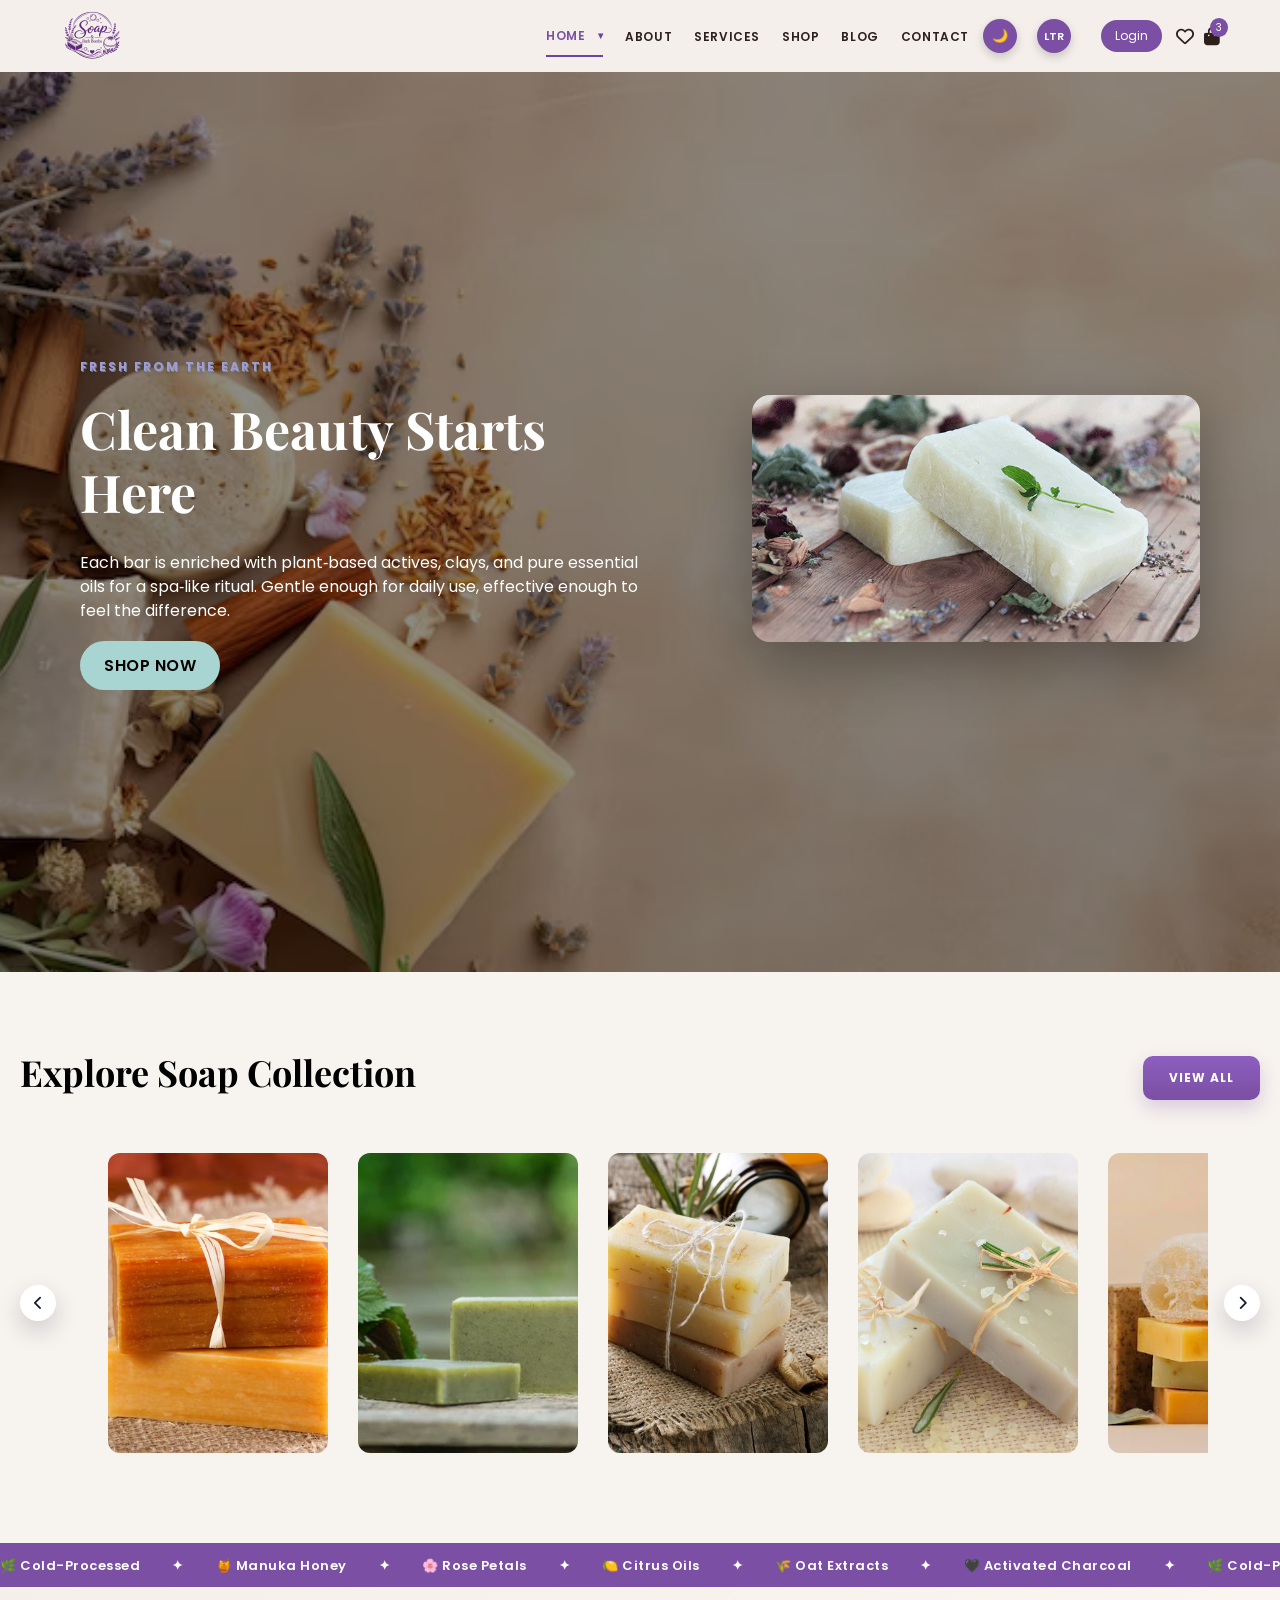
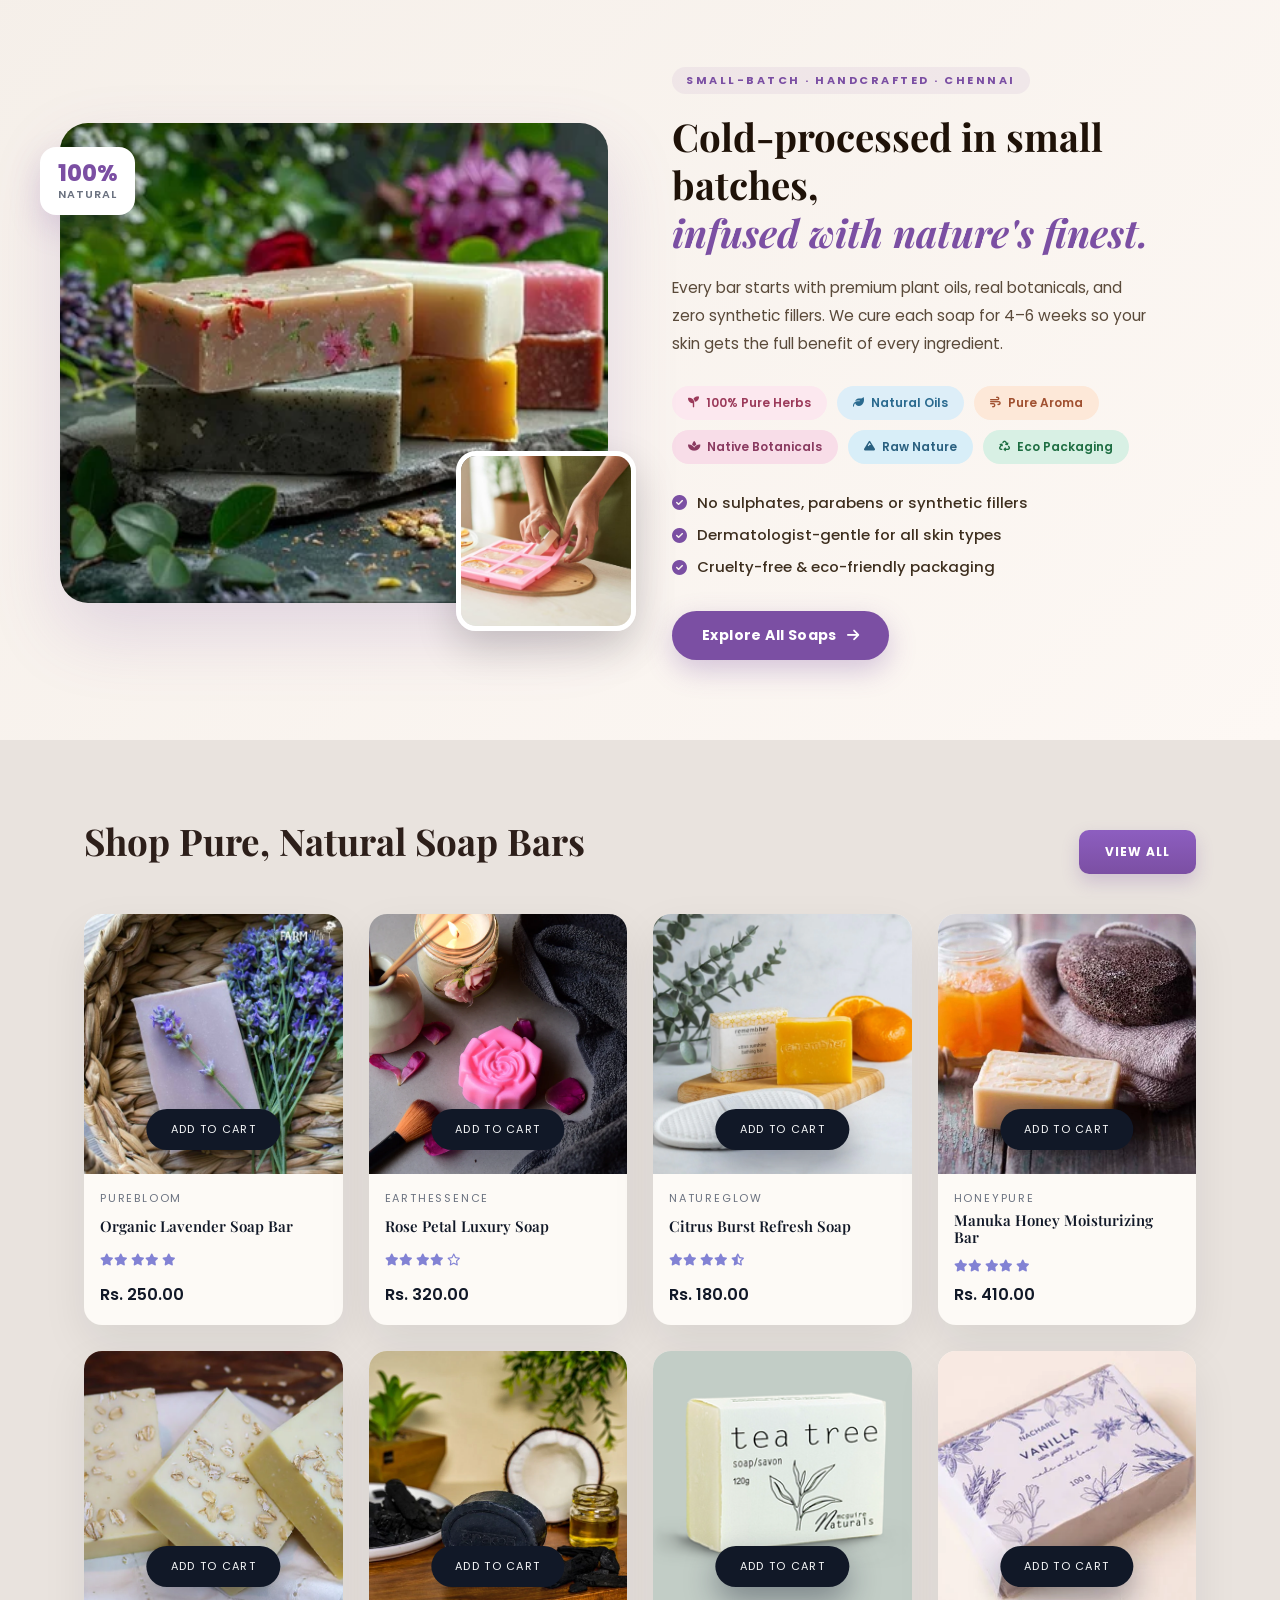
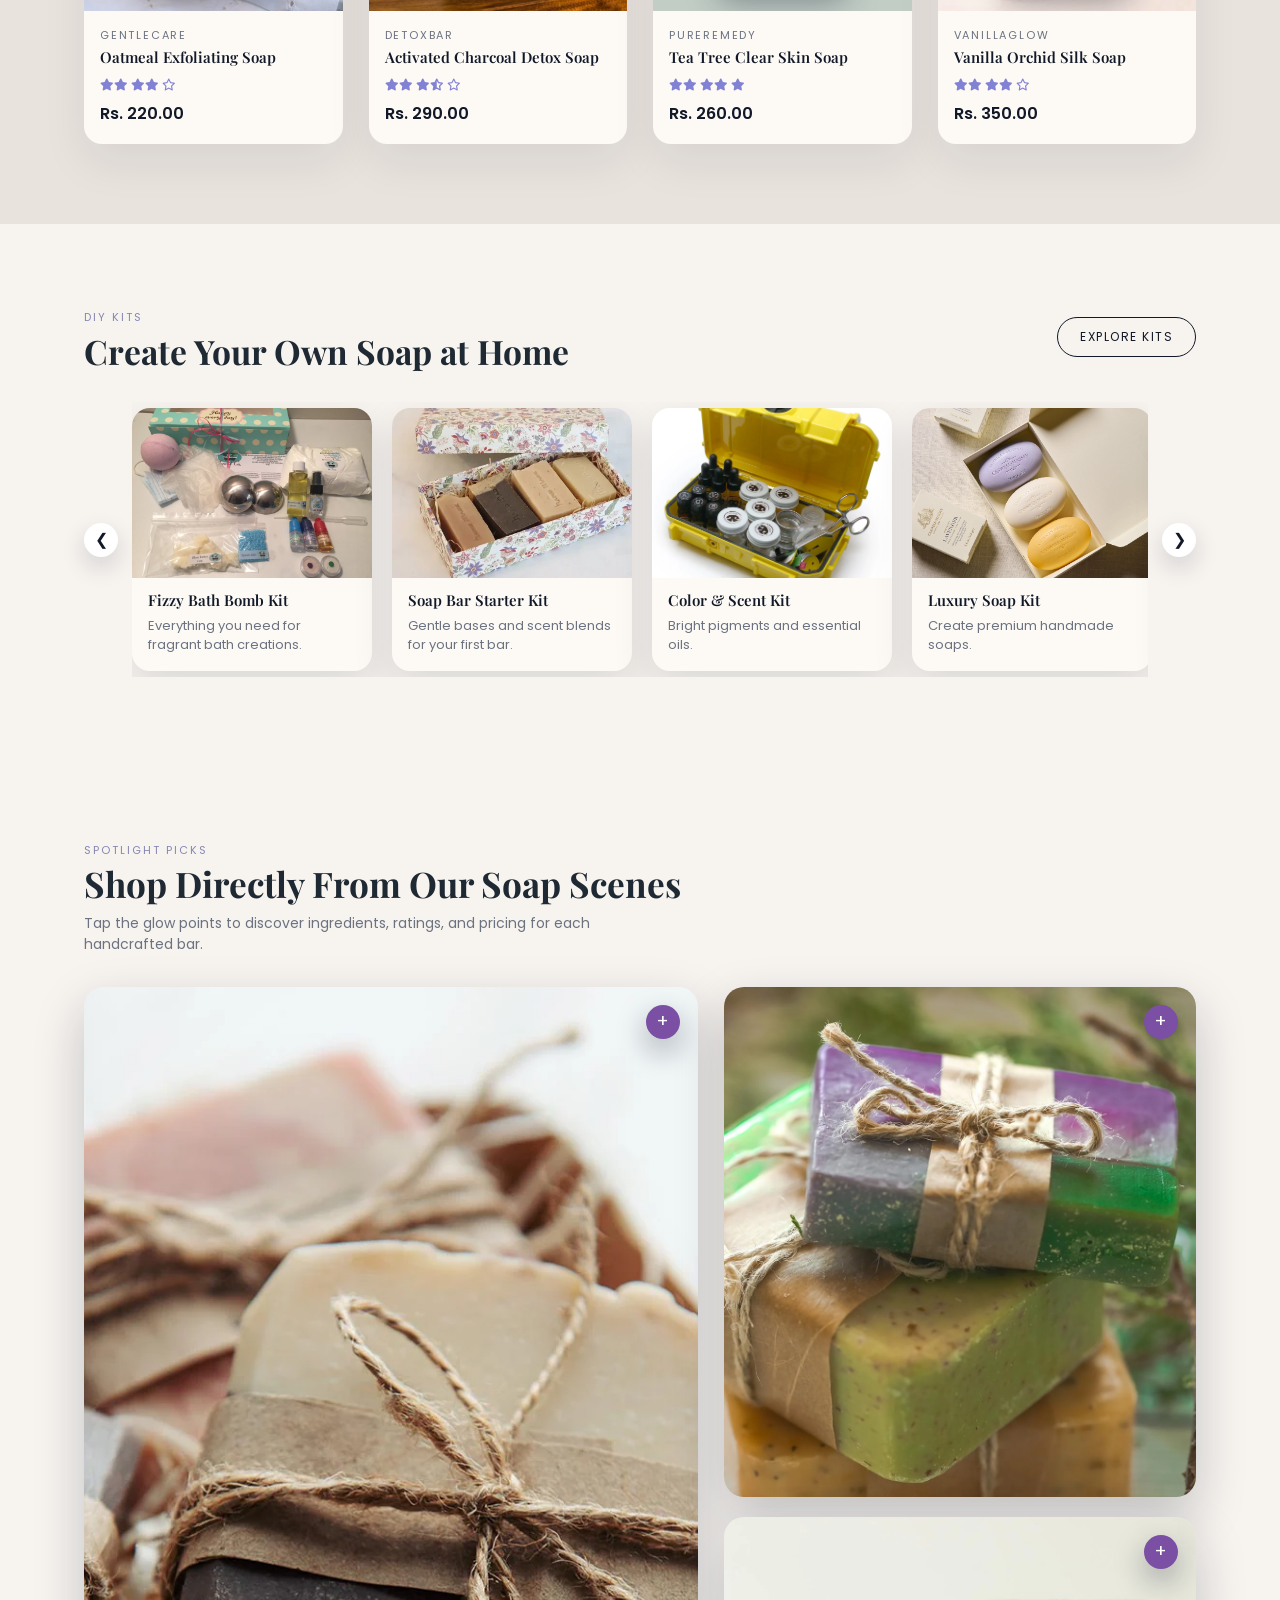
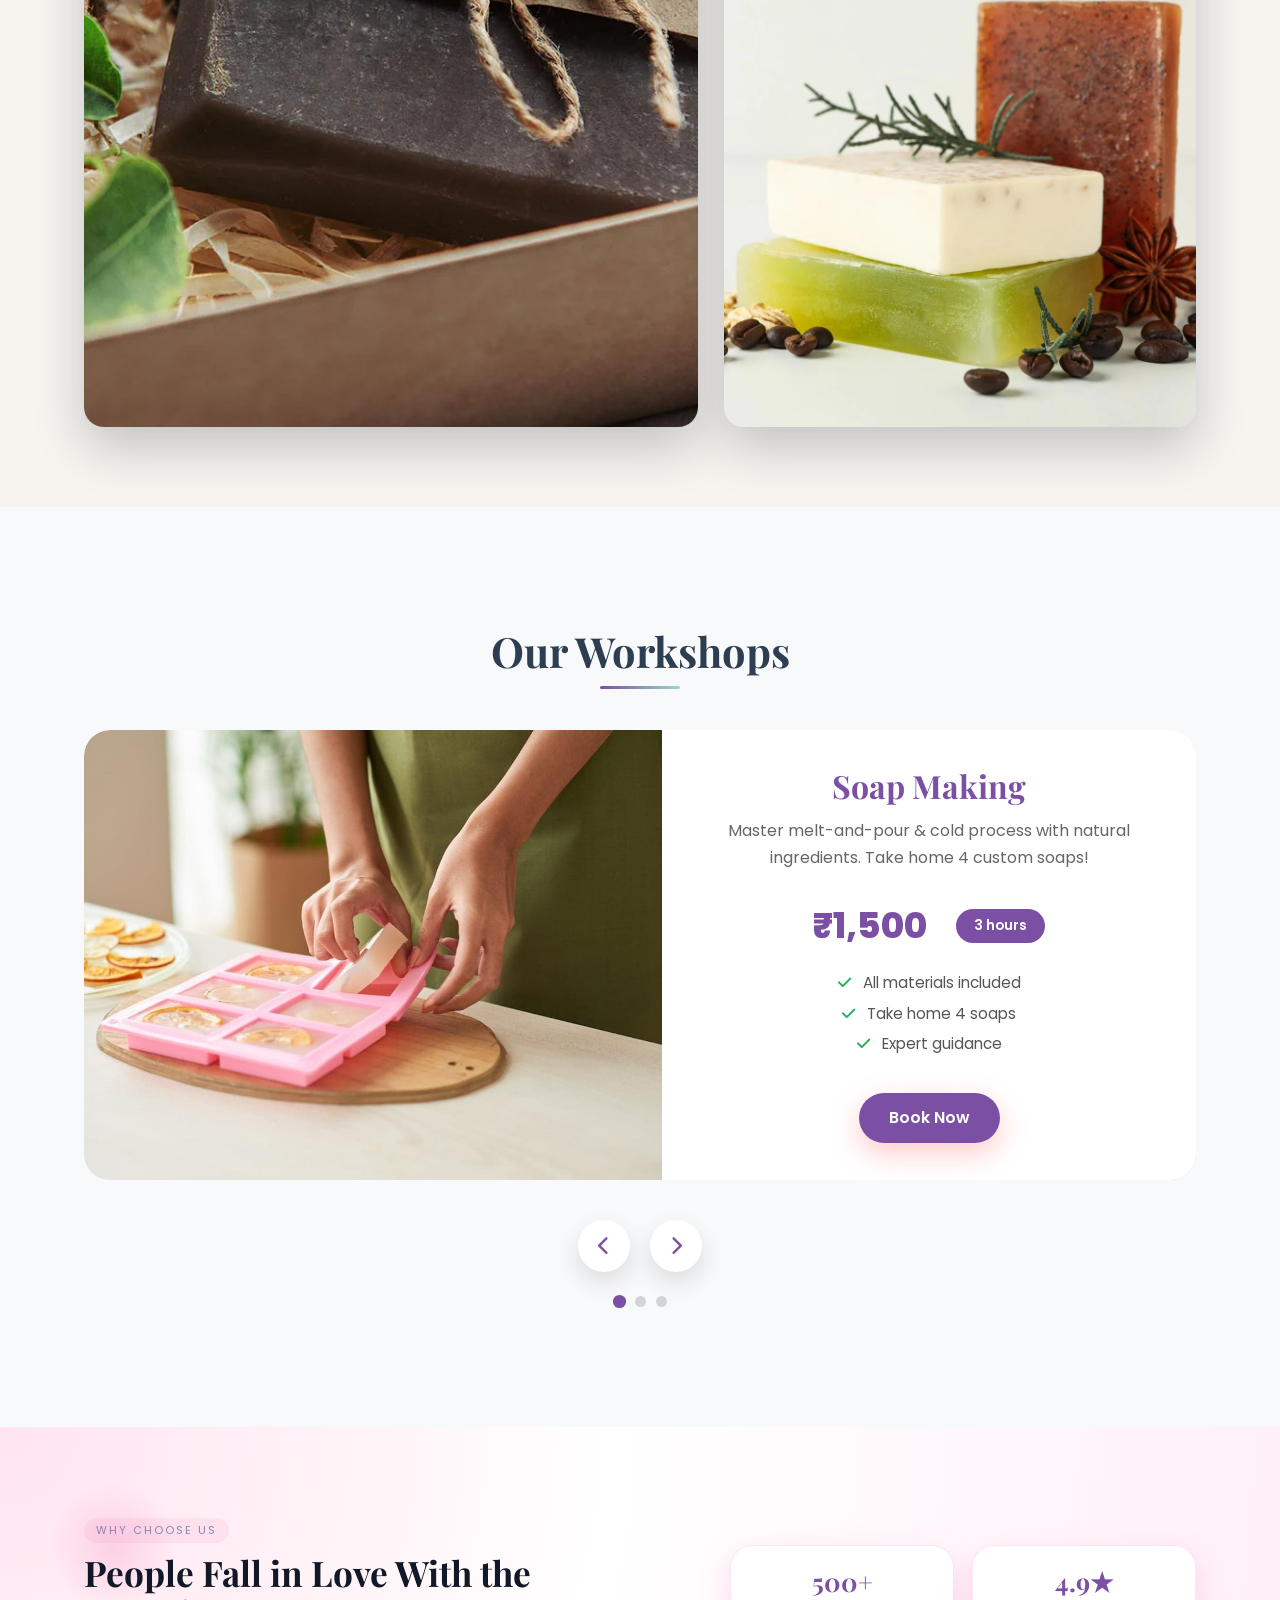
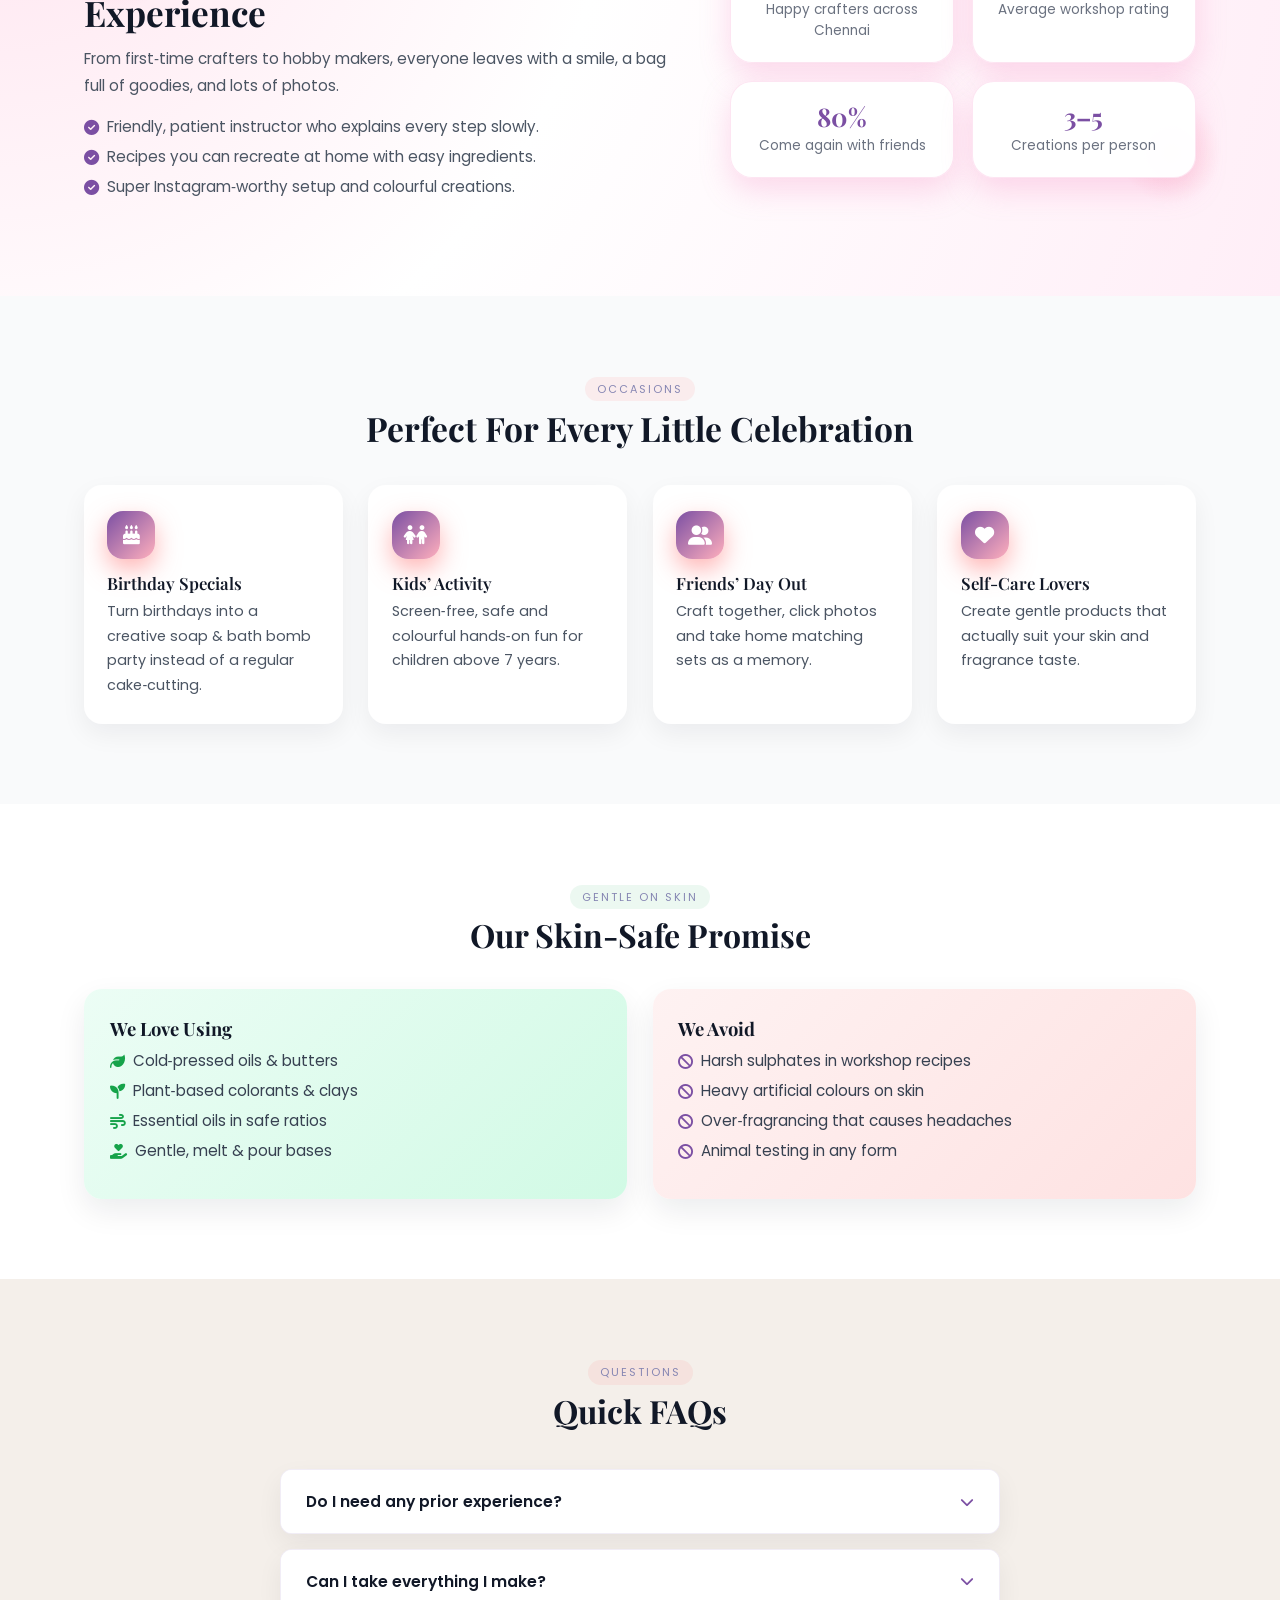
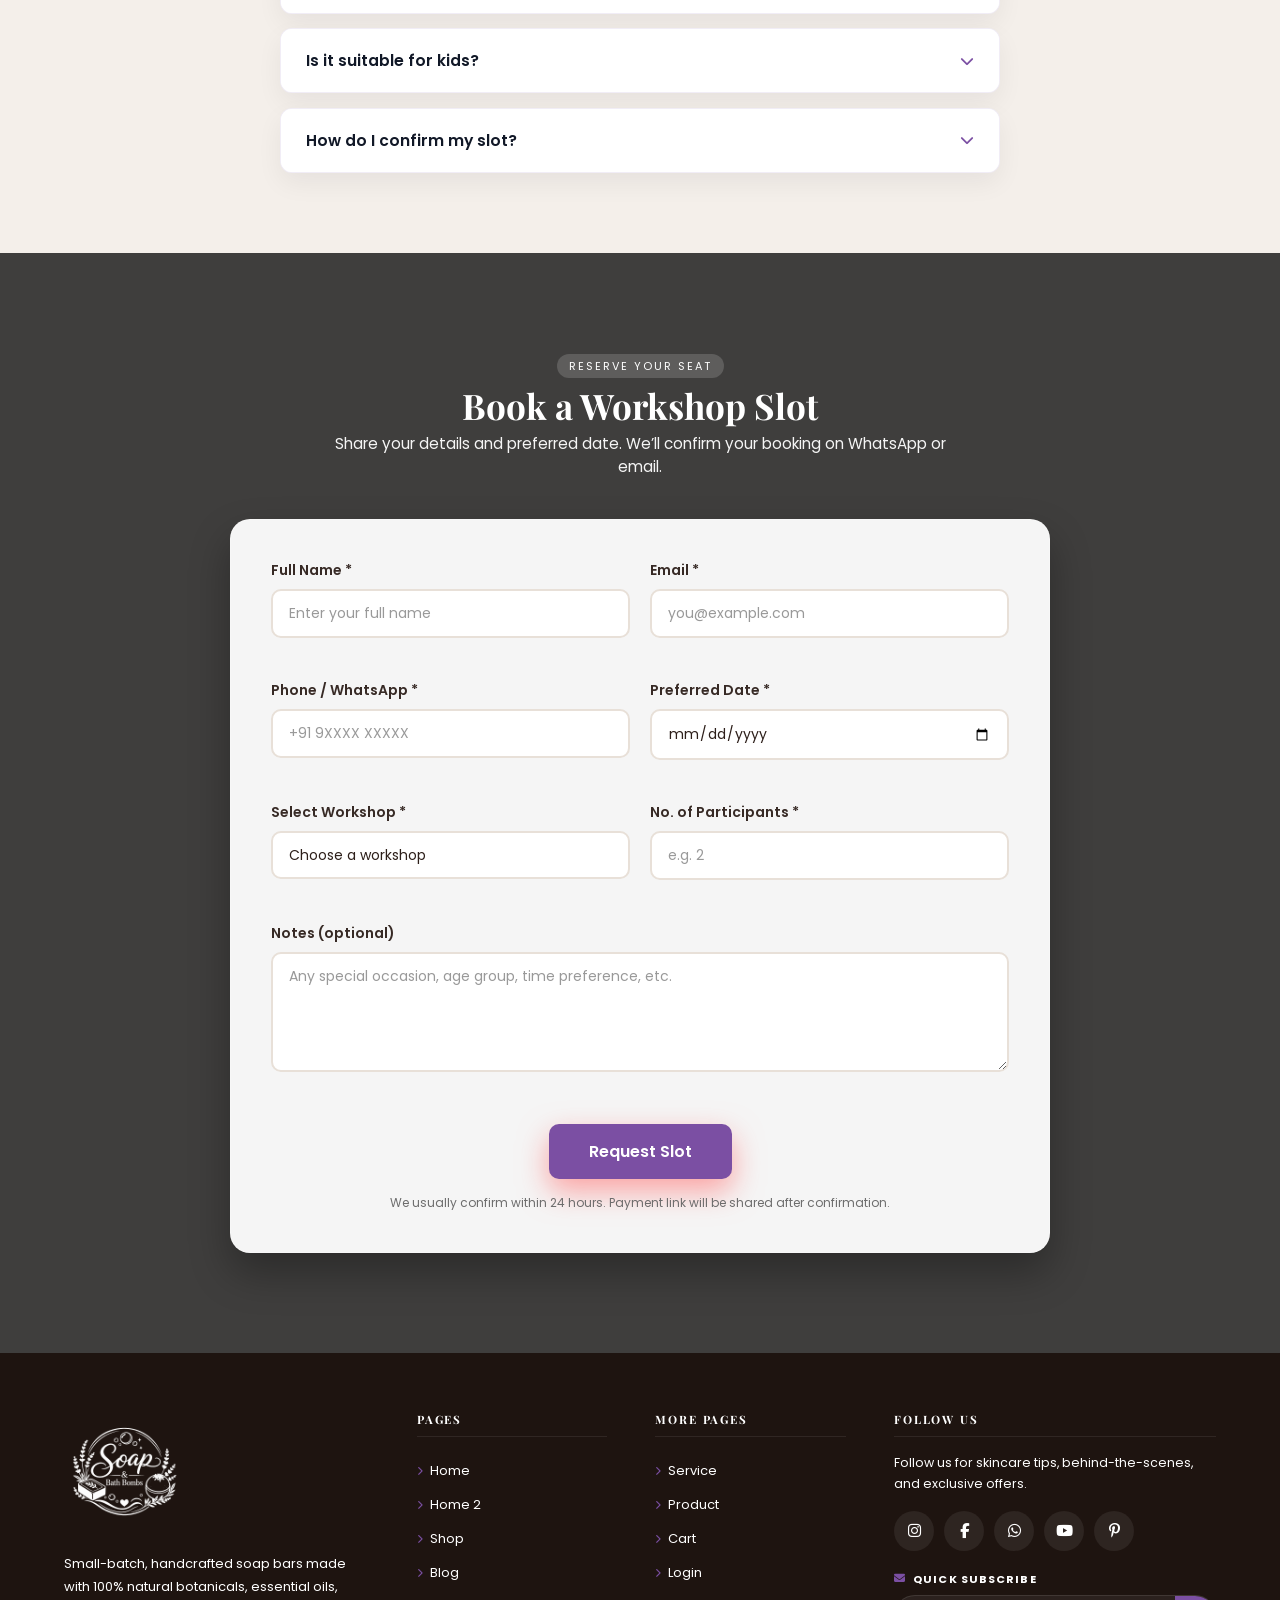
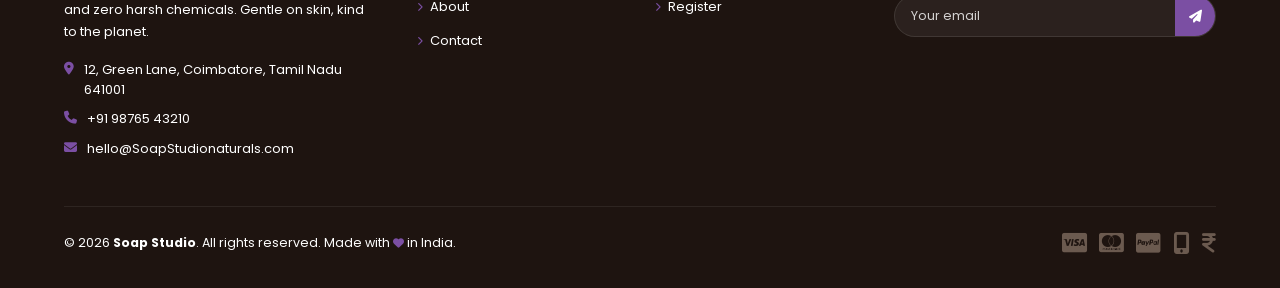
==== commit 802518e6: "Add files via upload" ====
--- a/index.html
+++ b/index.html
@@ -242,7 +242,7 @@
 
     <!-- LEFT: IMAGE STACK -->
     <div class="naturals-visual">
-      <button class="naturals-scroll-btn naturals-scroll-btn--left" id="naturalsPrev" aria-label="Scroll naturals images left">
+      <button class="naturals-scroll-btn naturals-scroll-btn--left" id="naturalsPrev" type="button" aria-label="Scroll naturals images left">
         <i class="fa-solid fa-chevron-left"></i>
       </button>
       <div class="naturals-img-wrap">
@@ -254,7 +254,7 @@
           <span class="nbf-label">Natural</span>
         </div>
       </div>
-      <button class="naturals-scroll-btn naturals-scroll-btn--right" id="naturalsNext" aria-label="Scroll naturals images right">
+      <button class="naturals-scroll-btn naturals-scroll-btn--right" id="naturalsNext" type="button" aria-label="Scroll naturals images right">
         <i class="fa-solid fa-chevron-right"></i>
       </button>
     </div>
@@ -1260,10 +1260,11 @@
 
 
 <script>
-  const colGrid = document.getElementById('collectionGrid');
-  const colPrev = document.getElementById('colPrev');
-  const colNext = document.getElementById('colNext');
-
+  const colGrid = document.getElementById('collectionGrid');
+  const colPrev = document.getElementById('colPrev');
+  const colNext = document.getElementById('colNext');
+  const collectionSection = document.querySelector('.collection');
+
   if (colGrid && colPrev && colNext) {
     const scrollAmount = 250; // adjust if needed
 
@@ -1276,9 +1277,18 @@
     });
   }
 
+  if (collectionSection) {
+    const collectionObserver = new IntersectionObserver((entries) => {
+      document.body.classList.toggle('collection-section-visible', entries[0].isIntersecting);
+    }, { threshold: 0.35 });
+
+    collectionObserver.observe(collectionSection);
+  }
+
   const naturalsTrack = document.querySelector('.naturals-img-wrap');
   const naturalsPrev = document.getElementById('naturalsPrev');
   const naturalsNext = document.getElementById('naturalsNext');
+  const naturalsSection = document.querySelector('.naturals-section');
 
   if (naturalsTrack && naturalsPrev && naturalsNext) {
     const scrollNaturals = (direction) => {
@@ -1288,6 +1298,14 @@
 
     naturalsPrev.addEventListener('click', () => scrollNaturals(-1));
     naturalsNext.addEventListener('click', () => scrollNaturals(1));
+  }
+
+  if (naturalsSection) {
+    const naturalsObserver = new IntersectionObserver((entries) => {
+      document.body.classList.toggle('naturals-section-visible', entries[0].isIntersecting);
+    }, { threshold: 0.35 });
+
+    naturalsObserver.observe(naturalsSection);
   }
 </script>
 
--- a/css/style.css
+++ b/css/style.css
@@ -974,18 +974,49 @@
     font-size: 14px;
 }
 
-/* optional: hide buttons on very small screens */
-@media (max-width: 640px) {
-    .collection {
-        padding: 60px 20px;
-    }
-    .collection-wrapper {
-        gap: 0;
-    }
-    .col-btn {
-        display: none;
-    }
-}
+@media (max-width: 640px) {
+    .collection {
+        padding: 60px 20px;
+    }
+    .collection-wrapper {
+        gap: 0;
+        overflow: visible;
+    }
+    .collection-grid {
+        gap: 12px;
+        padding: 10px 4px;
+        scroll-snap-type: x mandatory;
+        scrollbar-width: none;
+    }
+    .col-btn {
+        position: absolute;
+        top: 50%;
+        z-index: 20;
+        width: 40px;
+        height: 40px;
+        background: #7b4fa3;
+        color: #ffffff;
+        display: inline-flex;
+        box-shadow: 0 10px 24px rgba(123,79,163,0.28);
+        transform: translateY(-50%);
+    }
+    .col-btn:hover {
+        background: #6a3e92;
+        color: #ffffff;
+        transform: translateY(-50%);
+    }
+    .col-btn:first-of-type {
+        left: 8px;
+    }
+    .col-btn:last-of-type {
+        right: 8px;
+    }
+    .collection-item {
+        min-width: 78%;
+        width: 78%;
+        scroll-snap-align: start;
+    }
+}
 /* SCROLL BUTTONS */
 .scroll-btn {
     position: absolute;
@@ -1414,9 +1445,9 @@
   flex-shrink: 0;
 }
 
-@media (max-width: 360px) {
-  .ticker-track {
-    animation-duration: 46s;
+@media (max-width: 900px) {
+  .naturals-section .ticker-track {
+    animation-duration: 70s !important;
   }
 }
 
@@ -1628,10 +1659,11 @@
   .naturals-heading { font-size: 2rem; }
 }
 
-@media (max-width: 480px) {
+@media (max-width: 900px) {
   .naturals-inner { padding: 48px 16px 64px; gap: 36px; }
   .naturals-visual {
     overflow: visible;
+    position: relative;
   }
   .naturals-img-wrap {
     display: flex;
@@ -1663,9 +1695,9 @@
   .naturals-scroll-btn {
     position: absolute;
     top: 50%;
-    z-index: 5;
-    width: 38px;
-    height: 38px;
+    z-index: 650;
+    width: 40px;
+    height: 40px;
     border: 0;
     border-radius: 50%;
     background: #7b4fa3;
@@ -1676,11 +1708,29 @@
     box-shadow: 0 10px 24px rgba(123,79,163,0.28);
     transform: translateY(-50%);
   }
-  .naturals-scroll-btn--left { left: 2px; }
-  .naturals-scroll-btn--right { right: 2px; }
+  .naturals-scroll-btn--left { left: 10px; }
+  .naturals-scroll-btn--right { right: 10px; }
+  .naturals-scroll-btn i {
+    font-size: 14px;
+    line-height: 1;
+  }
   .naturals-heading { font-size: 1.65rem; }
   .naturals-pills { gap: 8px; }
   .npill { font-size: 11px; padding: 7px 13px; }
+}
+
+@media (max-width: 900px) {
+  body.naturals-section-visible .back-to-top {
+    opacity: 0;
+    pointer-events: none;
+  }
+}
+
+@media (max-width: 640px) {
+  body.collection-section-visible .back-to-top {
+    opacity: 0;
+    pointer-events: none;
+  }
 }
 
 /* SECTION */
--- a/css/dark.css
+++ b/css/dark.css
@@ -840,6 +840,10 @@
   background: #0f1726 !important;
   color: #ffffff !important;
   border-color: rgba(255, 255, 255, 0.2) !important;
+}
+
+body.dark .social-btn .fa-apple {
+  color: #ffffff !important;
 }
 
 body.dark .btn-login,
@@ -6569,7 +6573,7 @@
   flex-wrap: wrap !important;
 }
 
-.social-btn,
+.footer-socials .social-btn,
 .bf-social {
   width: 40px !important;
   height: 40px !important;
@@ -6582,7 +6586,7 @@
   text-decoration: none !important;
 }
 
-.social-btn:hover,
+.footer-socials .social-btn:hover,
 .bf-social:hover {
   background: #7b4fa3 !important;
 }
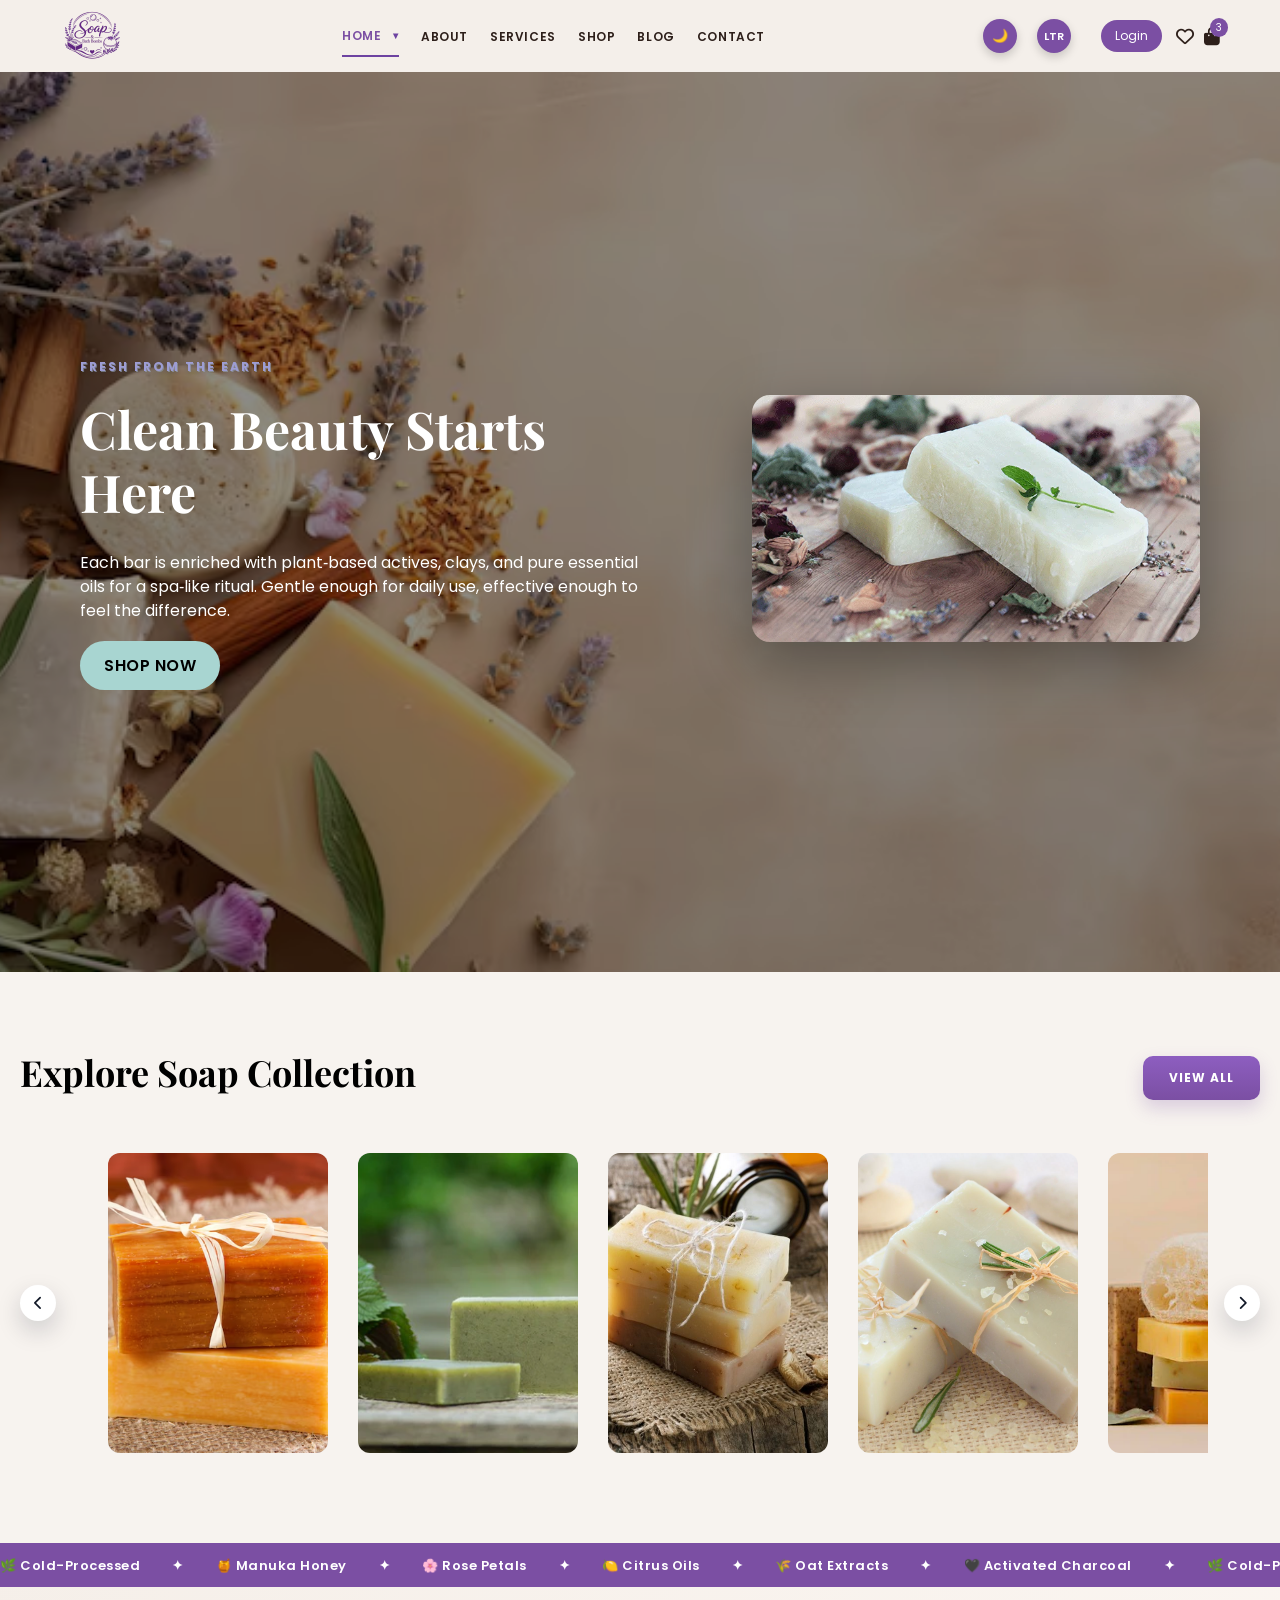
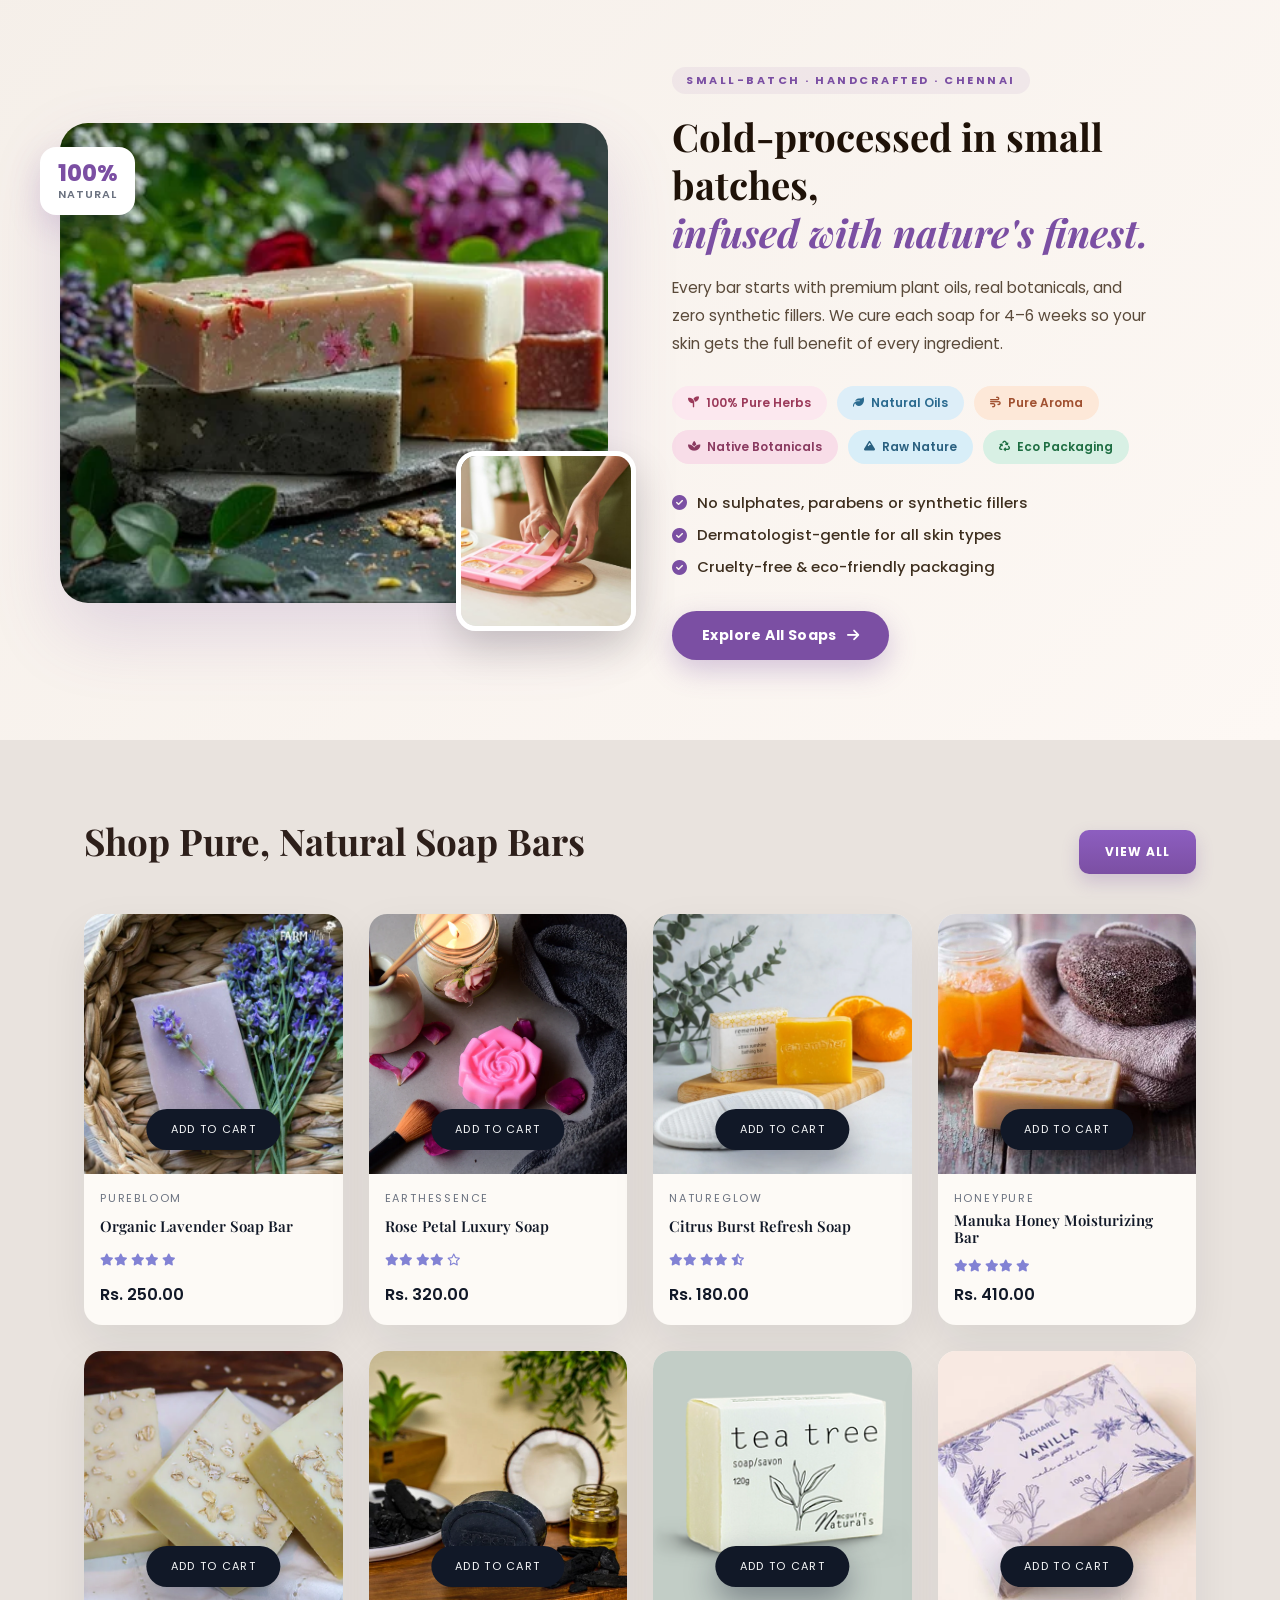
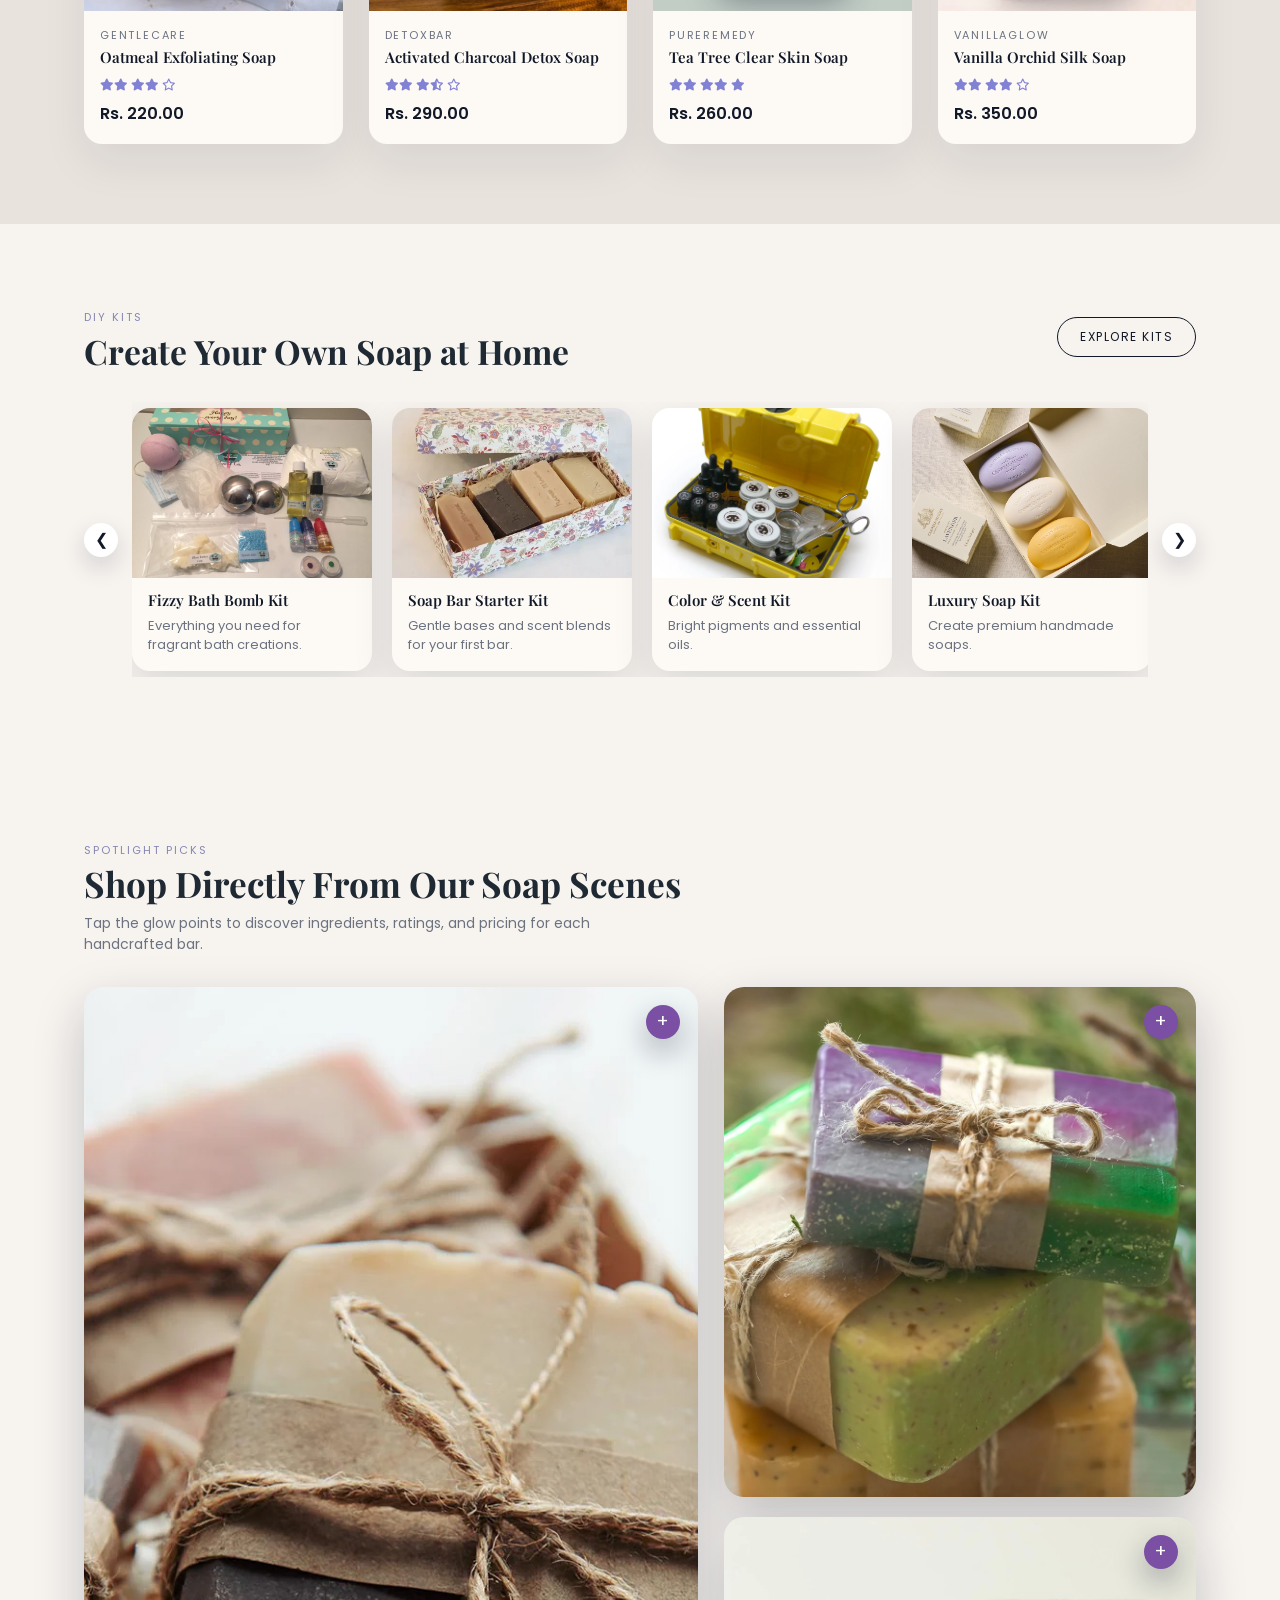
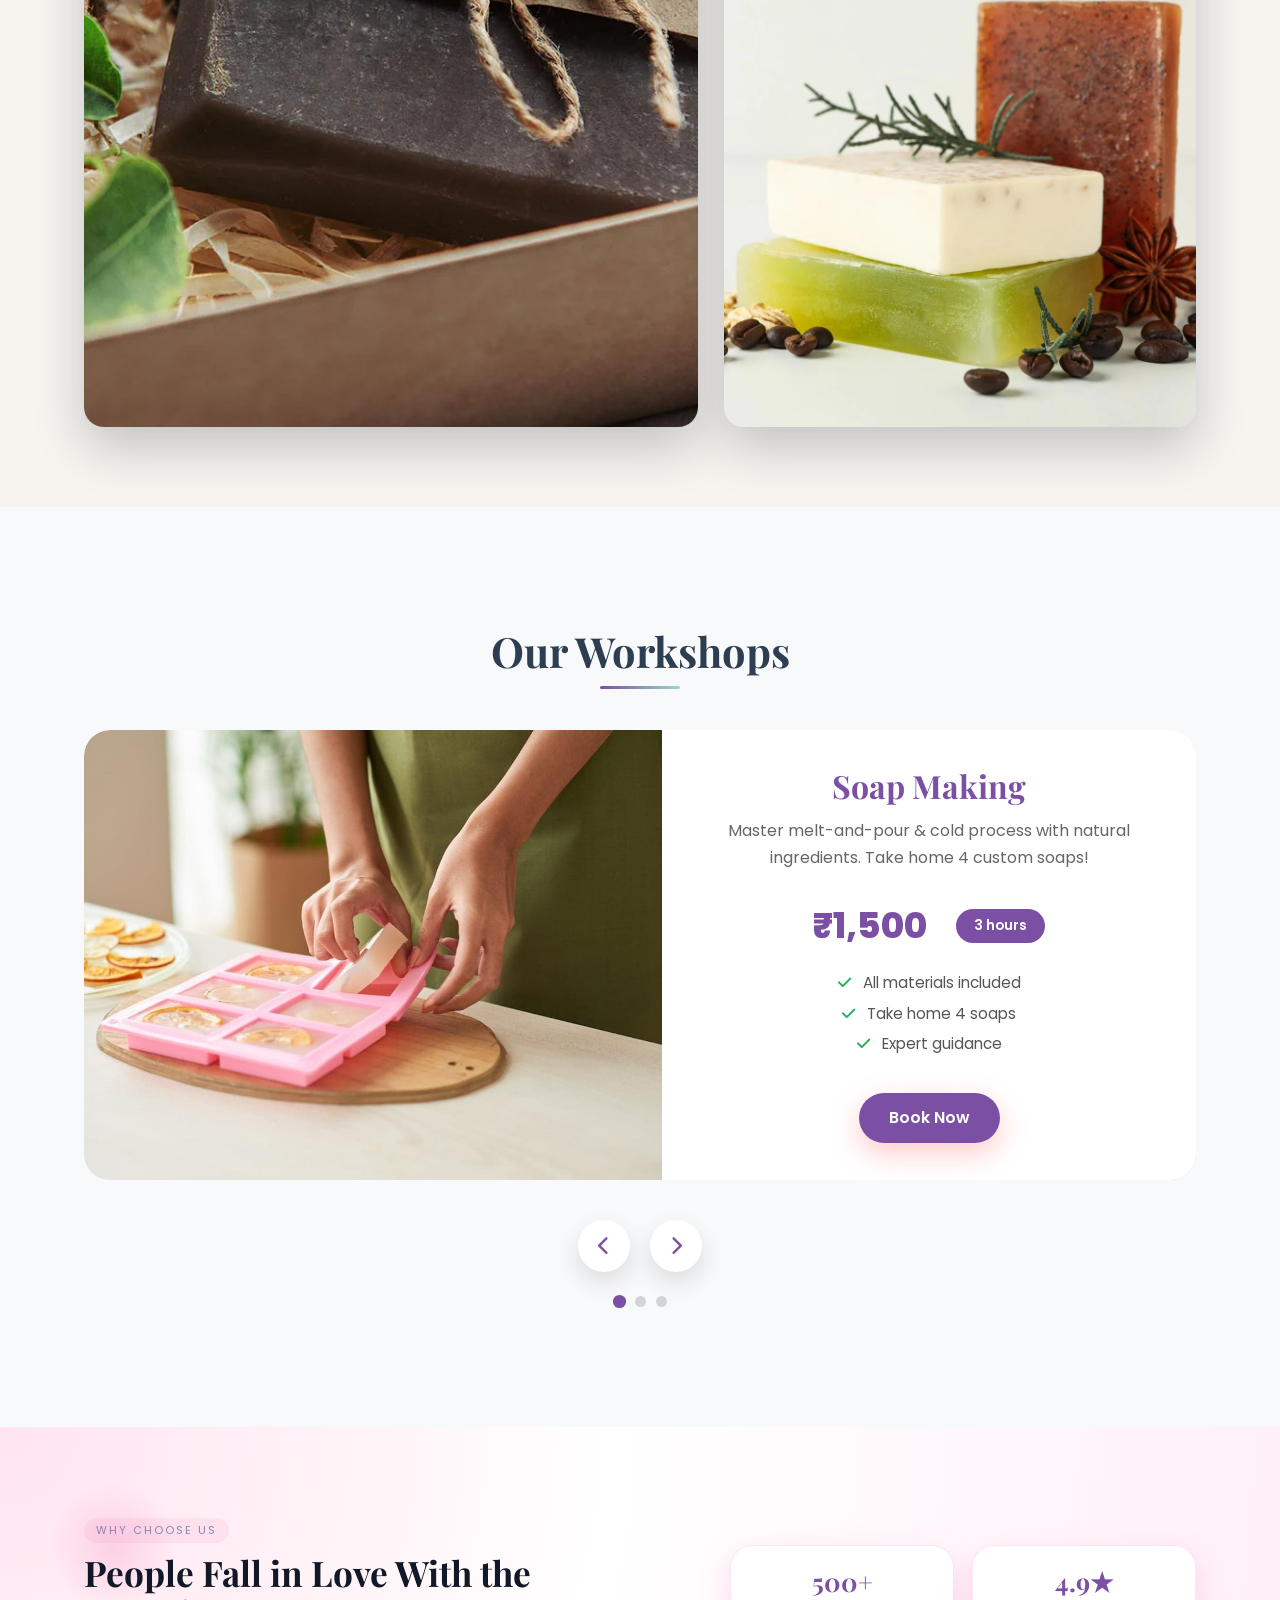
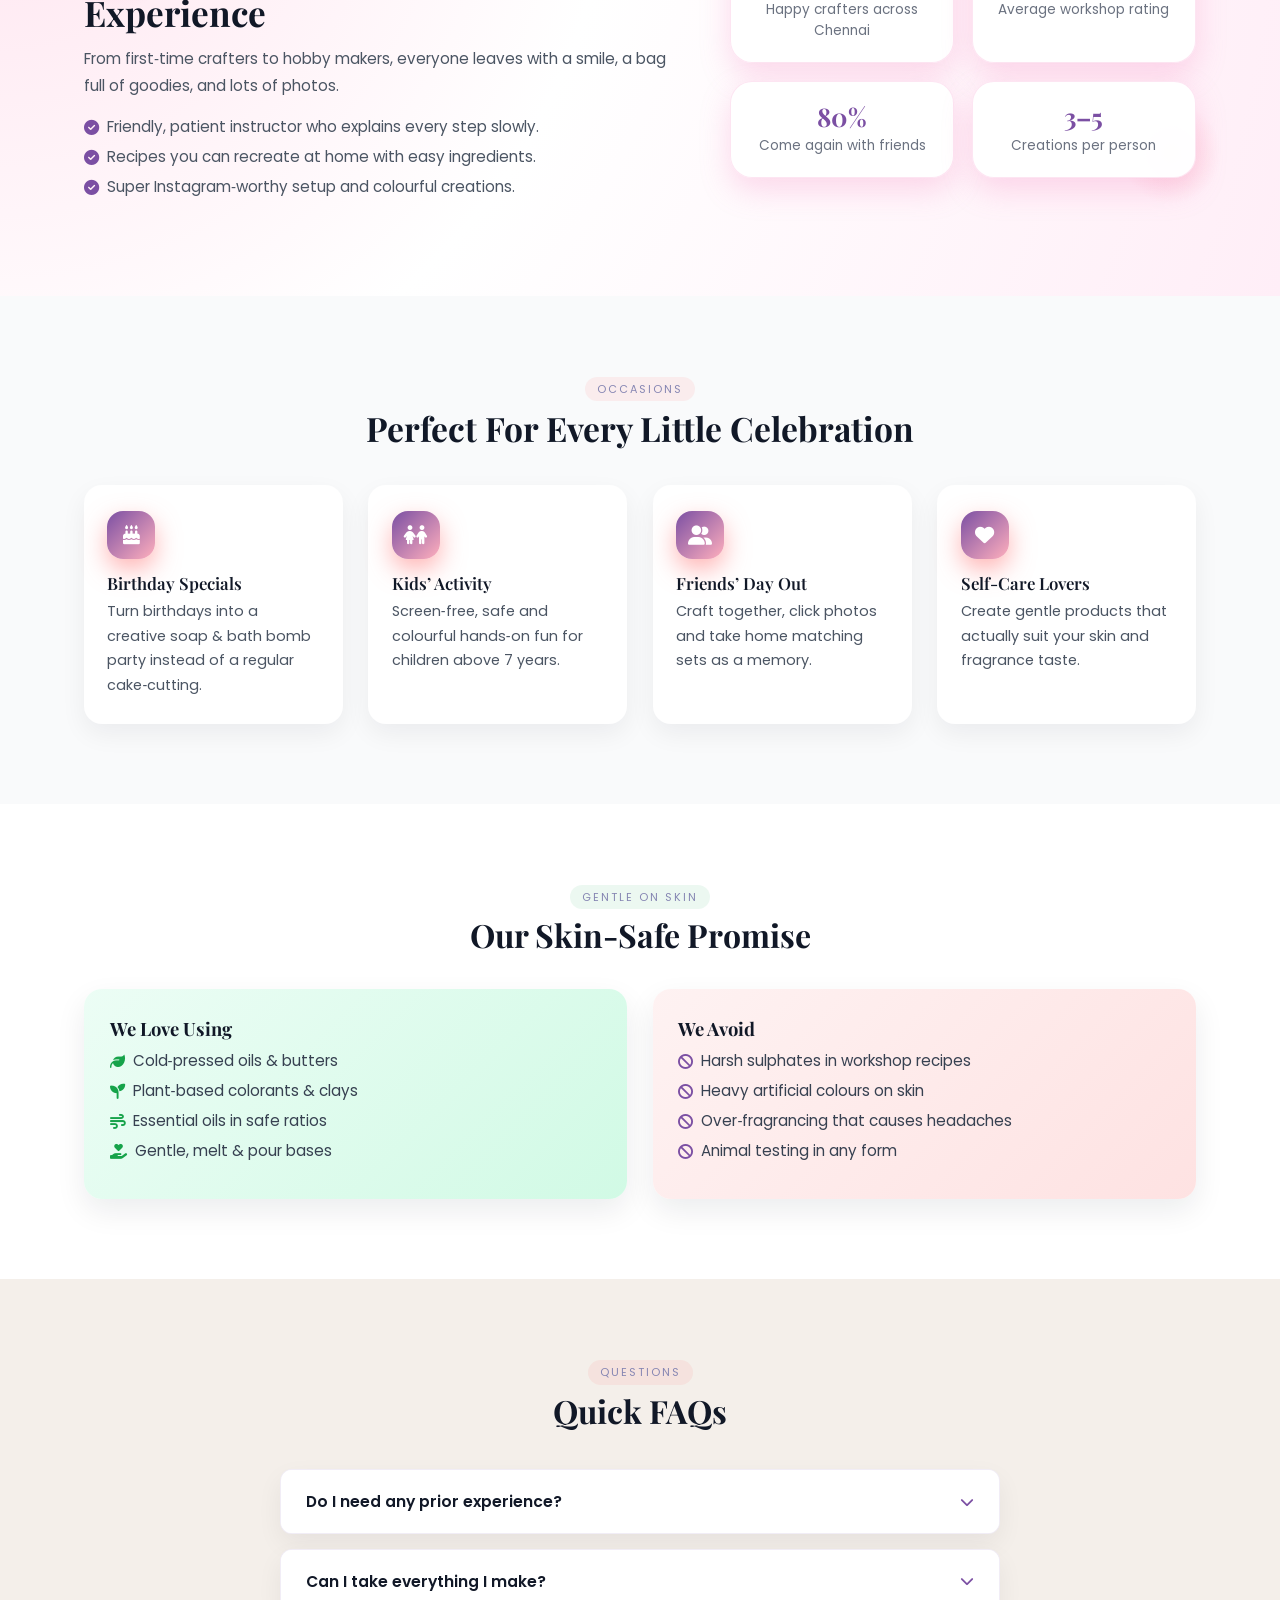
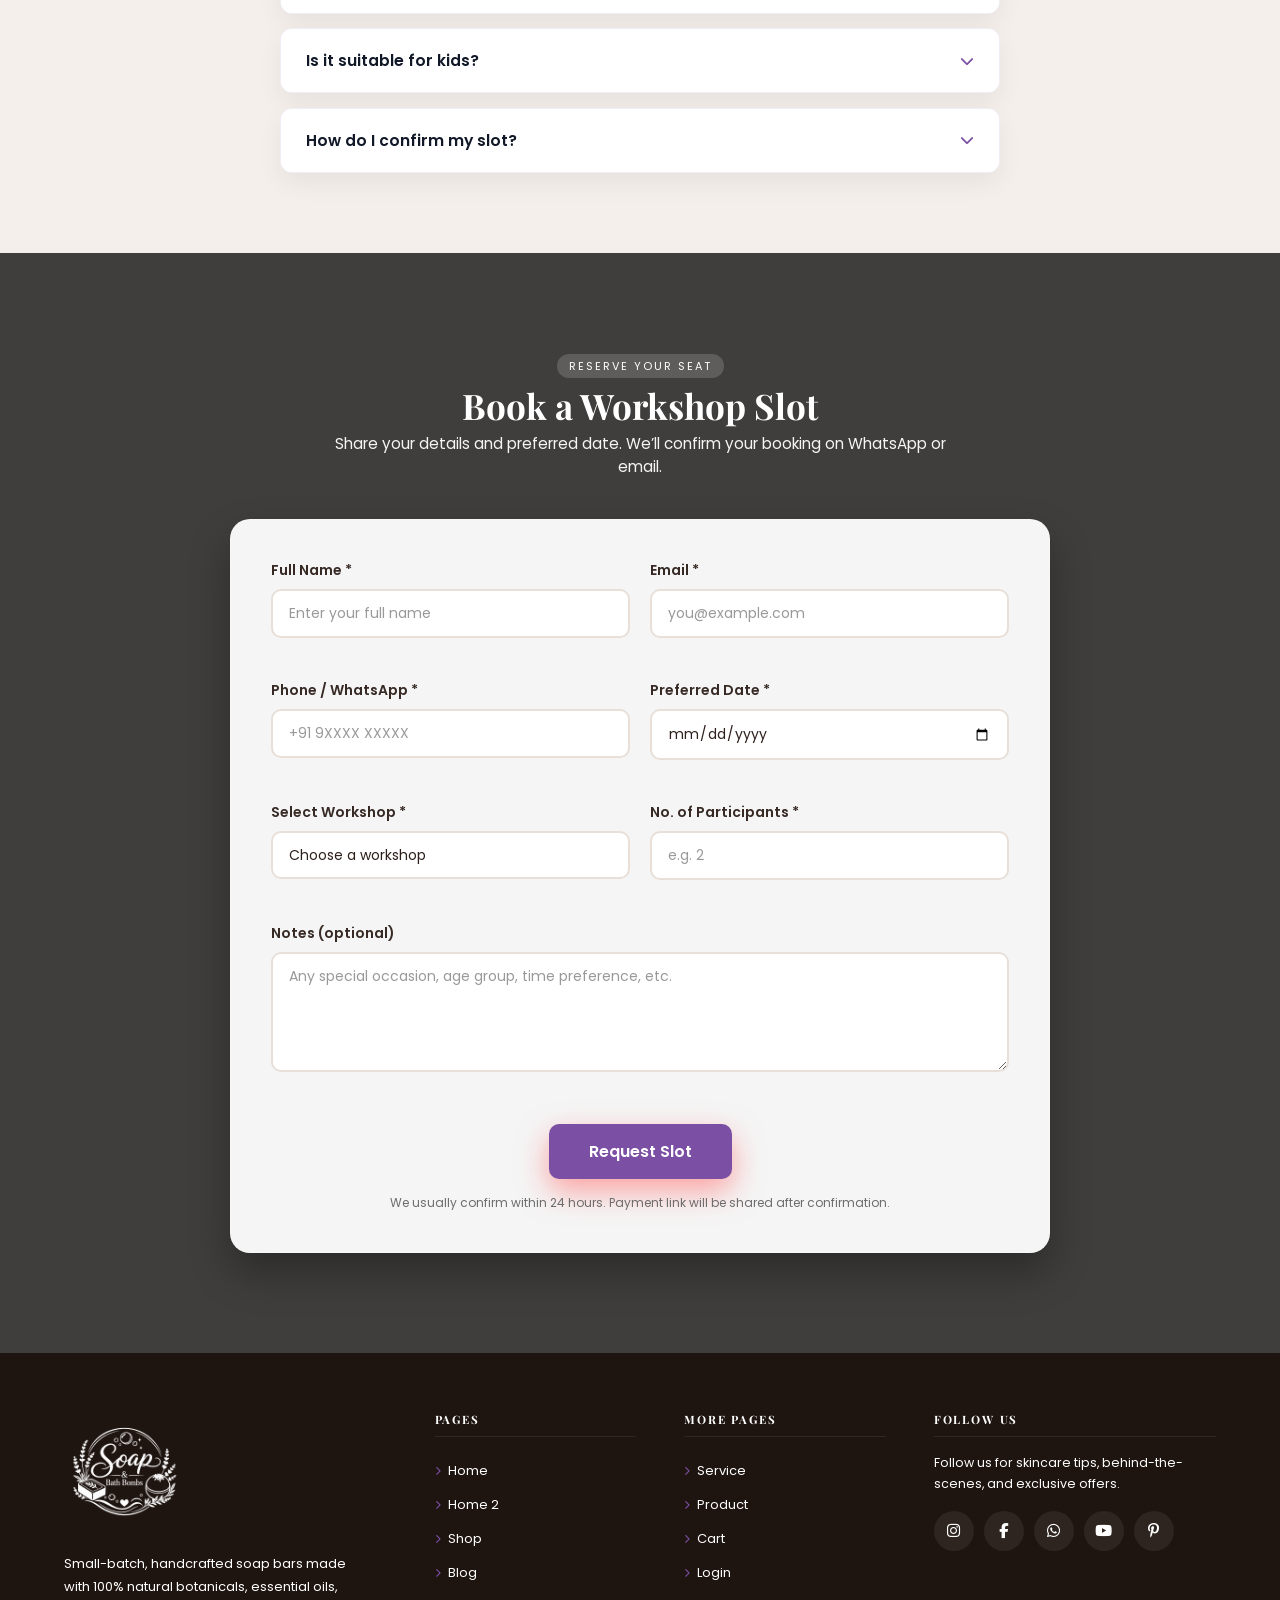
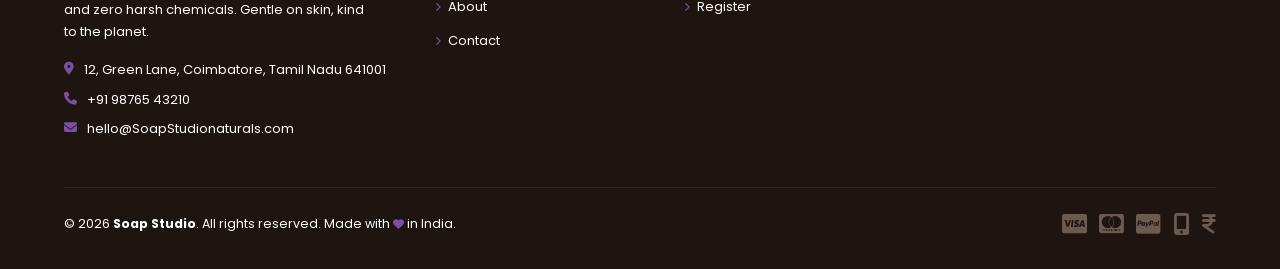
==== commit 9f0019b6: "Add files via upload" ====
--- a/index.html
+++ b/index.html
@@ -28,7 +28,7 @@
 
 
     <!-- LEFT: Navigation -->
-    <nav class="nav-left">
+   <nav class="nav-left">
       <ul>
          <li class="dropdown active">
             <a href="#" class="active dropdown-trigger">Home <span class="dropdown-caret">&#9662;</span></a>
@@ -240,24 +240,24 @@
 
   <div class="naturals-inner">
 
-    <!-- LEFT: IMAGE STACK -->
-    <div class="naturals-visual">
-      <button class="naturals-scroll-btn naturals-scroll-btn--left" id="naturalsPrev" type="button" aria-label="Scroll naturals images left">
-        <i class="fa-solid fa-chevron-left"></i>
-      </button>
-      <div class="naturals-img-wrap">
-        <img src="images/handmade.webp" alt="Handmade soap" class="naturals-img-main">
-        <img src="images/soap-1.jpeg" alt="Natural ingredients" class="naturals-img-float">
-        <!-- floating badge -->
-        <div class="naturals-badge-float">
+    <!-- LEFT: IMAGE STACK -->
+    <div class="naturals-visual">
+      <button class="naturals-scroll-btn naturals-scroll-btn--left" id="naturalsPrev" type="button" aria-label="Scroll naturals images left">
+        <i class="fa-solid fa-chevron-left"></i>
+      </button>
+      <div class="naturals-img-wrap">
+        <img src="images/handmade.webp" alt="Handmade soap" class="naturals-img-main">
+        <img src="images/soap-1.jpeg" alt="Natural ingredients" class="naturals-img-float">
+        <!-- floating badge -->
+        <div class="naturals-badge-float">
           <span class="nbf-num">100%</span>
-          <span class="nbf-label">Natural</span>
-        </div>
-      </div>
-      <button class="naturals-scroll-btn naturals-scroll-btn--right" id="naturalsNext" type="button" aria-label="Scroll naturals images right">
-        <i class="fa-solid fa-chevron-right"></i>
-      </button>
-    </div>
+          <span class="nbf-label">Natural</span>
+        </div>
+      </div>
+      <button class="naturals-scroll-btn naturals-scroll-btn--right" id="naturalsNext" type="button" aria-label="Scroll naturals images right">
+        <i class="fa-solid fa-chevron-right"></i>
+      </button>
+    </div>
 
     <!-- RIGHT: CONTENT -->
     <div class="naturals-content">
@@ -1148,9 +1148,9 @@
         <h4 class="footer-heading">Follow Us</h4>
         <p class="footer-social-sub">Follow us for skincare tips, behind-the-scenes, and exclusive offers.</p>
 
-        <div class="footer-socials">
-          <a href="#" class="social-btn social-btn--ig" aria-label="Instagram">
-            <i class="fa-brands fa-instagram"></i>
+        <div class="footer-socials">
+          <a href="#" class="social-btn social-btn--ig" aria-label="Instagram">
+            <i class="fa-brands fa-instagram"></i>
           </a>
           <a href="#" class="social-btn social-btn--fb" aria-label="Facebook">
             <i class="fa-brands fa-facebook-f"></i>
@@ -1161,23 +1161,12 @@
           <a href="#" class="social-btn social-btn--yt" aria-label="YouTube">
             <i class="fa-brands fa-youtube"></i>
           </a>
-          <a href="#" class="social-btn social-btn--pin" aria-label="Pinterest">
-            <i class="fa-brands fa-pinterest-p"></i>
-          </a>
-        </div>
-
-        <!-- Mini newsletter -->
-        <div class="footer-mini-nl">
-          <p class="footer-mini-nl-label"><i class="fa-solid fa-envelope"></i> Quick Subscribe</p>
-          <form class="footer-nl-form" id="footerNlForm" novalidate>
-            <input type="email" placeholder="Your email" class="footer-nl-input" id="footerNlEmail" />
-            <button type="submit" class="footer-nl-btn" aria-label="Subscribe">
-              <i class="fa-solid fa-paper-plane"></i>
-            </button>
-          </form>
-          <p class="footer-nl-msg" id="footerNlMsg"></p>
-        </div>
-      </div>
+          <a href="#" class="social-btn social-btn--pin" aria-label="Pinterest">
+            <i class="fa-brands fa-pinterest-p"></i>
+          </a>
+        </div>
+
+      </div>
 
     </div><!-- /footer-grid -->
 
@@ -1215,7 +1204,7 @@
   btt.addEventListener('click', () => window.scrollTo({ top: 0, behavior: 'smooth' }));
 
   /* ── Footer mini newsletter ── */
-  document.getElementById('footerNlForm').addEventListener('submit', function(e) {
+  document.getElementById('footerNlForm')?.addEventListener('submit', function(e) {
     e.preventDefault();
     const val = document.getElementById('footerNlEmail').value.trim();
     const msg = document.getElementById('footerNlMsg');
@@ -1260,54 +1249,54 @@
 
 
 <script>
-  const colGrid = document.getElementById('collectionGrid');
-  const colPrev = document.getElementById('colPrev');
-  const colNext = document.getElementById('colNext');
-  const collectionSection = document.querySelector('.collection');
-
-  if (colGrid && colPrev && colNext) {
-    const scrollAmount = 250; // adjust if needed
-
-    colNext.addEventListener('click', () => {
-      colGrid.scrollBy({ left: scrollAmount, behavior: 'smooth' });
+  const colGrid = document.getElementById('collectionGrid');
+  const colPrev = document.getElementById('colPrev');
+  const colNext = document.getElementById('colNext');
+  const collectionSection = document.querySelector('.collection');
+
+  if (colGrid && colPrev && colNext) {
+    const scrollAmount = 250; // adjust if needed
+
+    colNext.addEventListener('click', () => {
+      colGrid.scrollBy({ left: scrollAmount, behavior: 'smooth' });
     });
 
     colPrev.addEventListener('click', () => {
-      colGrid.scrollBy({ left: -scrollAmount, behavior: 'smooth' });
-    });
-  }
-
-  if (collectionSection) {
-    const collectionObserver = new IntersectionObserver((entries) => {
-      document.body.classList.toggle('collection-section-visible', entries[0].isIntersecting);
-    }, { threshold: 0.35 });
-
-    collectionObserver.observe(collectionSection);
-  }
-
-  const naturalsTrack = document.querySelector('.naturals-img-wrap');
-  const naturalsPrev = document.getElementById('naturalsPrev');
-  const naturalsNext = document.getElementById('naturalsNext');
-  const naturalsSection = document.querySelector('.naturals-section');
-
-  if (naturalsTrack && naturalsPrev && naturalsNext) {
-    const scrollNaturals = (direction) => {
-      const amount = Math.max(220, naturalsTrack.clientWidth * 0.78);
-      naturalsTrack.scrollBy({ left: direction * amount, behavior: 'smooth' });
-    };
-
-    naturalsPrev.addEventListener('click', () => scrollNaturals(-1));
-    naturalsNext.addEventListener('click', () => scrollNaturals(1));
-  }
-
-  if (naturalsSection) {
-    const naturalsObserver = new IntersectionObserver((entries) => {
-      document.body.classList.toggle('naturals-section-visible', entries[0].isIntersecting);
-    }, { threshold: 0.35 });
-
-    naturalsObserver.observe(naturalsSection);
-  }
-</script>
+      colGrid.scrollBy({ left: -scrollAmount, behavior: 'smooth' });
+    });
+  }
+
+  if (collectionSection) {
+    const collectionObserver = new IntersectionObserver((entries) => {
+      document.body.classList.toggle('collection-section-visible', entries[0].isIntersecting);
+    }, { threshold: 0.35 });
+
+    collectionObserver.observe(collectionSection);
+  }
+
+  const naturalsTrack = document.querySelector('.naturals-img-wrap');
+  const naturalsPrev = document.getElementById('naturalsPrev');
+  const naturalsNext = document.getElementById('naturalsNext');
+  const naturalsSection = document.querySelector('.naturals-section');
+
+  if (naturalsTrack && naturalsPrev && naturalsNext) {
+    const scrollNaturals = (direction) => {
+      const amount = Math.max(220, naturalsTrack.clientWidth * 0.78);
+      naturalsTrack.scrollBy({ left: direction * amount, behavior: 'smooth' });
+    };
+
+    naturalsPrev.addEventListener('click', () => scrollNaturals(-1));
+    naturalsNext.addEventListener('click', () => scrollNaturals(1));
+  }
+
+  if (naturalsSection) {
+    const naturalsObserver = new IntersectionObserver((entries) => {
+      document.body.classList.toggle('naturals-section-visible', entries[0].isIntersecting);
+    }, { threshold: 0.35 });
+
+    naturalsObserver.observe(naturalsSection);
+  }
+</script>
 
 
 
--- a/css/header.css
+++ b/css/header.css
@@ -7,16 +7,16 @@
   z-index: 1000;
 }
 
-.header-container {
-  max-width: 1200px;
-  margin: auto;
-  padding: 0 20px;
-  height: 70px;
-  display: flex;
-  align-items: center;
-  justify-content: space-between;
-  gap: 20px;
-}
+.header-container {
+  max-width: 1200px;
+  margin: auto;
+  padding: 0 20px;
+  height: 70px;
+  display: flex;
+  align-items: center;
+  justify-content: space-between;
+  gap: 20px;
+}
 
 .logo-img {
   width: 120px;
@@ -111,15 +111,16 @@
   color: #6d43a1;
 }
 
-.nav-left {
-  flex: 1;
-}
-
-.nav-left ul {
-  display: flex;
-  gap: 25px;
-  list-style: none;
-}
+.nav-left {
+  flex: 1;
+}
+
+.nav-left ul {
+  display: flex;
+  justify-content: center;
+  gap: 25px;
+  list-style: none;
+}
 
 .nav-left a {
   text-decoration: none;
@@ -149,11 +150,11 @@
   color: #7b4fa3;
 }
 
-.nav-right {
-  display: flex;
-  align-items: center;
-  gap: 15px;
-}
+.nav-right {
+  display: flex;
+  align-items: center;
+  gap: 15px;
+}
 
 .nav-right a {
   color: #2d1f1a;
--- a/css/dark.css
+++ b/css/dark.css
@@ -476,18 +476,18 @@
   box-shadow: 0 4px 10px rgba(0,0,0,0.18);
 }
 
-body > .theme-btn,
-body > .rtl-btn {
+body:not(.page-login):not(.page-register) > .theme-btn,
+body:not(.page-login):not(.page-register) > .rtl-btn {
   position: fixed;
   top: 18px;
 }
 
-body > .theme-btn {
+body:not(.page-login):not(.page-register) > .theme-btn {
   right: 78px;
   z-index: 9999;
 }
 
-body > .rtl-btn {
+body:not(.page-login):not(.page-register) > .rtl-btn {
   right: 18px;
 }
 
@@ -933,14 +933,14 @@
 }
 
 /* Fix theme toggle positioning */
-body > .theme-btn {
+body:not(.page-login):not(.page-register) > .theme-btn {
   position: fixed;
   top: 18px;
   right: 78px;
   z-index: 9999;
 }
 
-body > .rtl-btn {
+body:not(.page-login):not(.page-register) > .rtl-btn {
   position: fixed;
   top: 18px;
   right: 18px;
@@ -1823,6 +1823,7 @@
 .site-header .nav-left ul {
   display: flex;
   align-items: center;
+  justify-content: center;
   gap: 22px;
   list-style: none;
   margin: 0;
@@ -2043,7 +2044,7 @@
 .nav-left {
   flex: 1;
   display: flex;
-  justify-content: flex-end;
+  justify-content: center;
 }
 
 .nav-left ul {
@@ -2053,7 +2054,7 @@
   list-style: none;
   margin: 0;
   padding: 0;
-  justify-content: flex-end;
+  justify-content: center;
 }
 
 /* Logo positioning */
@@ -2334,11 +2335,11 @@
 .nav-left {
   flex: 1;
   display: flex;
-  justify-content: flex-end;
+  justify-content: center;
 }
 
 .nav-left ul {
-  justify-content: flex-end;
+  justify-content: center;
 }
 
 /* VIEW ALL BUTTON STYLING */
@@ -4358,18 +4359,19 @@
 body.page-login > .rtl-btn,
 body.page-register > .theme-btn,
 body.page-register > .rtl-btn {
-  position: fixed;
+  position: absolute;
   top: 18px;
   z-index: 20;
   display: inline-flex;
   align-items: center;
   justify-content: center;
+  box-sizing: border-box;
 }
 
 body.page-login > .theme-btn,
 body.page-register > .theme-btn {
   left: auto;
-  right: 96px;
+  right: 82px;
   width: 44px;
   min-width: 44px;
   height: 44px;
@@ -4378,7 +4380,8 @@
 body.page-login > .rtl-btn,
 body.page-register > .rtl-btn {
   right: 18px;
-  min-width: 44px;
+  width: 52px;
+  min-width: 52px;
   height: 44px;
   padding: 0 14px;
 }
@@ -4502,7 +4505,9 @@
   body.page-login > .rtl-btn {
     top: 8px;
     width: 28px;
+    min-width: 28px;
     height: 28px;
+    min-height: 28px;
     font-size: 9px;
     box-shadow: 0 5px 12px rgba(45, 31, 26, 0.12);
   }
@@ -4510,12 +4515,15 @@
 body.page-register > .theme-btn,
 body.page-login > .theme-btn {
     left: auto;
-    right: 44px;
+    right: 62px;
   }
 
   body.page-register > .rtl-btn,
   body.page-login > .rtl-btn {
     right: 10px;
+    width: 44px;
+    min-width: 44px;
+    padding: 0 10px;
   }
 
   .mobile-nav {
@@ -6693,6 +6701,25 @@
   }
 }
 
+/* Keep mobile menu labels centered; icon controls stay centered. */
+@media (max-width: 992px) {
+  body:not(.page-login):not(.page-register) .mobile-dropdown-toggle {
+    justify-content: space-between !important;
+    text-align: center !important;
+  }
+
+  body:not(.page-login):not(.page-register) .mobile-dropdown-toggle > span:first-child {
+    flex: 1 1 auto !important;
+    text-align: center !important;
+  }
+
+  body:not(.page-login):not(.page-register) .mobile-nav > ul > li:not(.mobile-dropdown):not(.mobile-nav-icons) > a,
+  body:not(.page-login):not(.page-register) .mobile-submenu > li > a {
+    justify-content: center !important;
+    text-align: center !important;
+  }
+}
+
 @media (max-width: 600px) {
   .footer-container,
   .bf-container {
@@ -6738,4 +6765,56 @@
     width: 100% !important;
     max-width: 320px !important;
   }
-}
+
+  .footer-grid,
+  .bf-grid,
+  .footer-col,
+  .bf-col {
+    align-items: flex-start !important;
+    text-align: left !important;
+  }
+
+  .footer-heading,
+  .bf-heading,
+  .footer-about,
+  .bf-about,
+  .footer-contact,
+  .bf-contact,
+  .footer-links,
+  .bf-links {
+    align-items: flex-start !important;
+    width: 100% !important;
+    text-align: left !important;
+  }
+
+  .footer-contact li,
+  .bf-contact li,
+  .footer-links li,
+  .bf-links li {
+    width: 100% !important;
+    text-align: left !important;
+  }
+
+  .footer-contact li,
+  .bf-contact li,
+  .footer-links a,
+  .bf-links a {
+    justify-content: flex-start !important;
+    text-align: left !important;
+  }
+}
+
+/* Remove the scrolling header separator on service, shop, and blog pages. */
+body.page-service .site-header,
+body.page-shop .site-header,
+body.page-blog .site-header,
+body.page-service .header-container,
+body.page-shop .header-container,
+body.page-blog .header-container,
+body.page-service .mobile-nav,
+body.page-shop .mobile-nav,
+body.page-blog .mobile-nav {
+  border-top: 0 !important;
+  border-bottom: 0 !important;
+  box-shadow: none !important;
+}
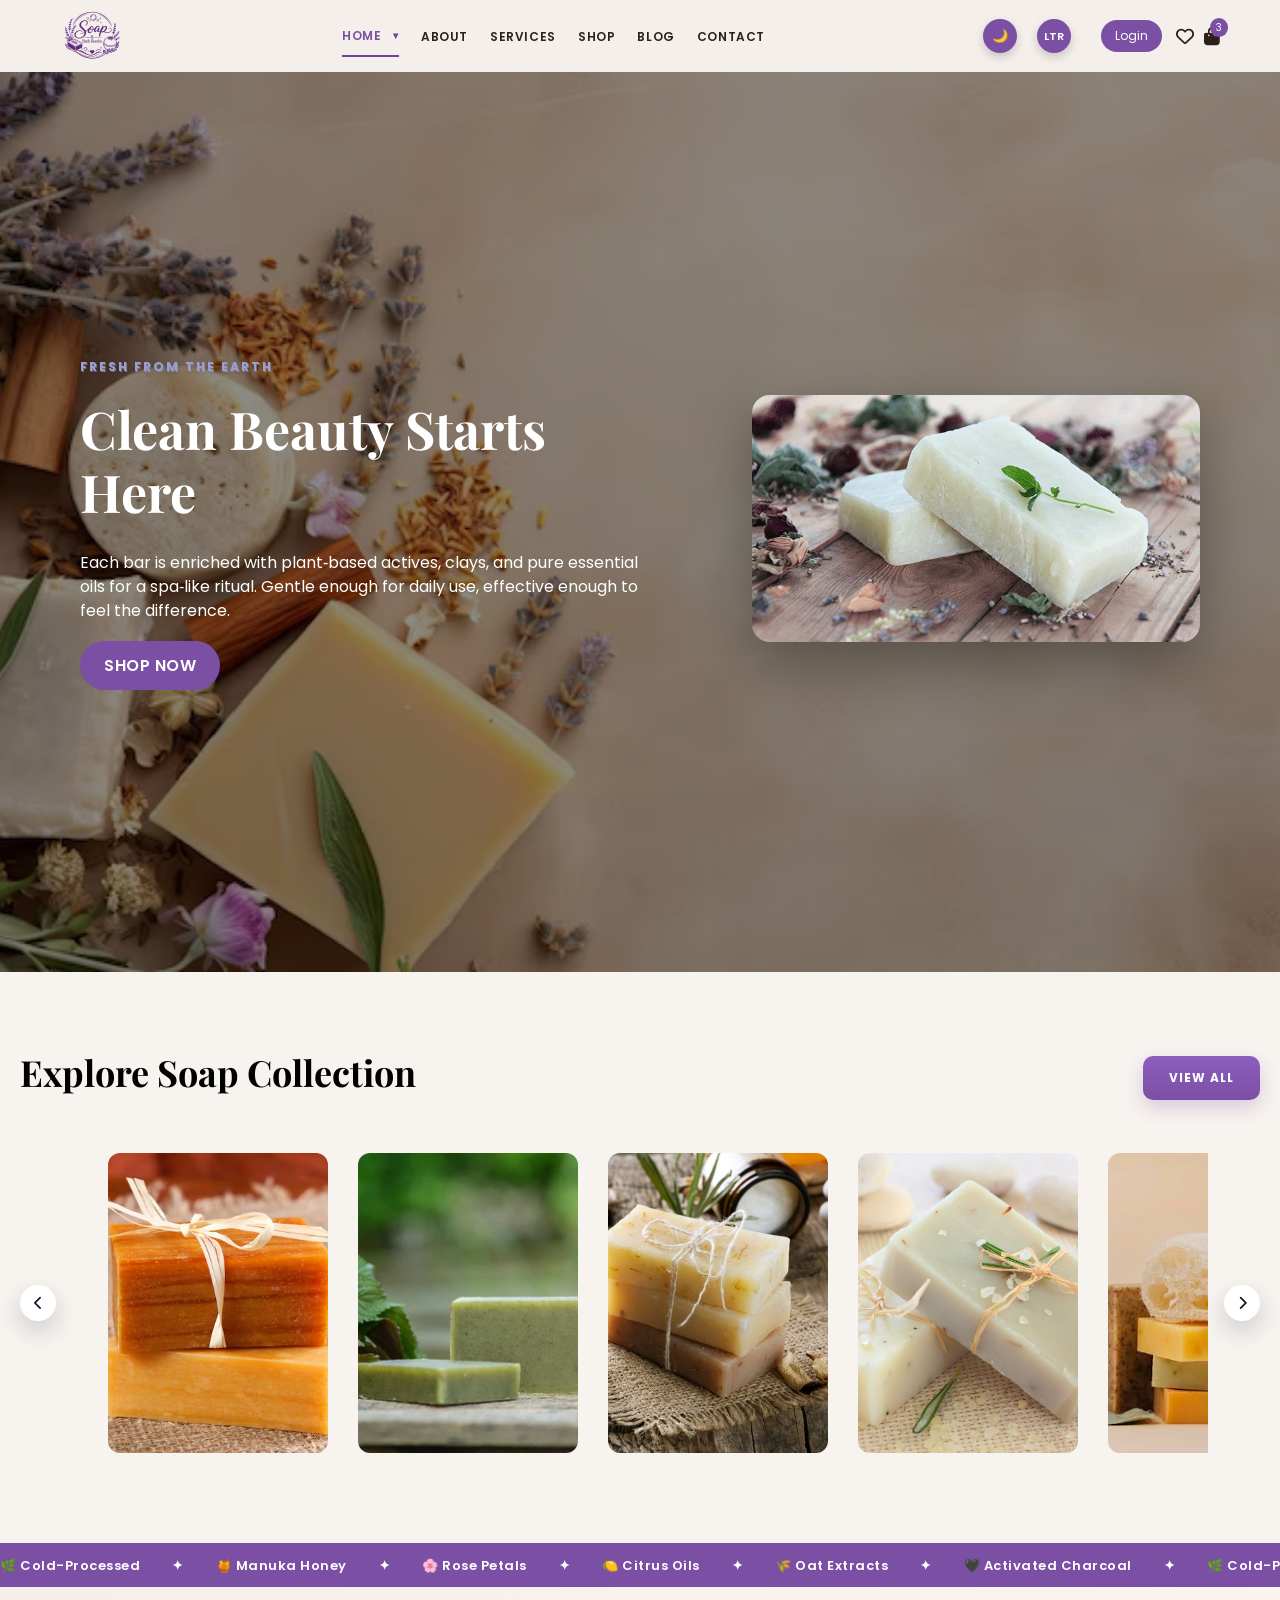
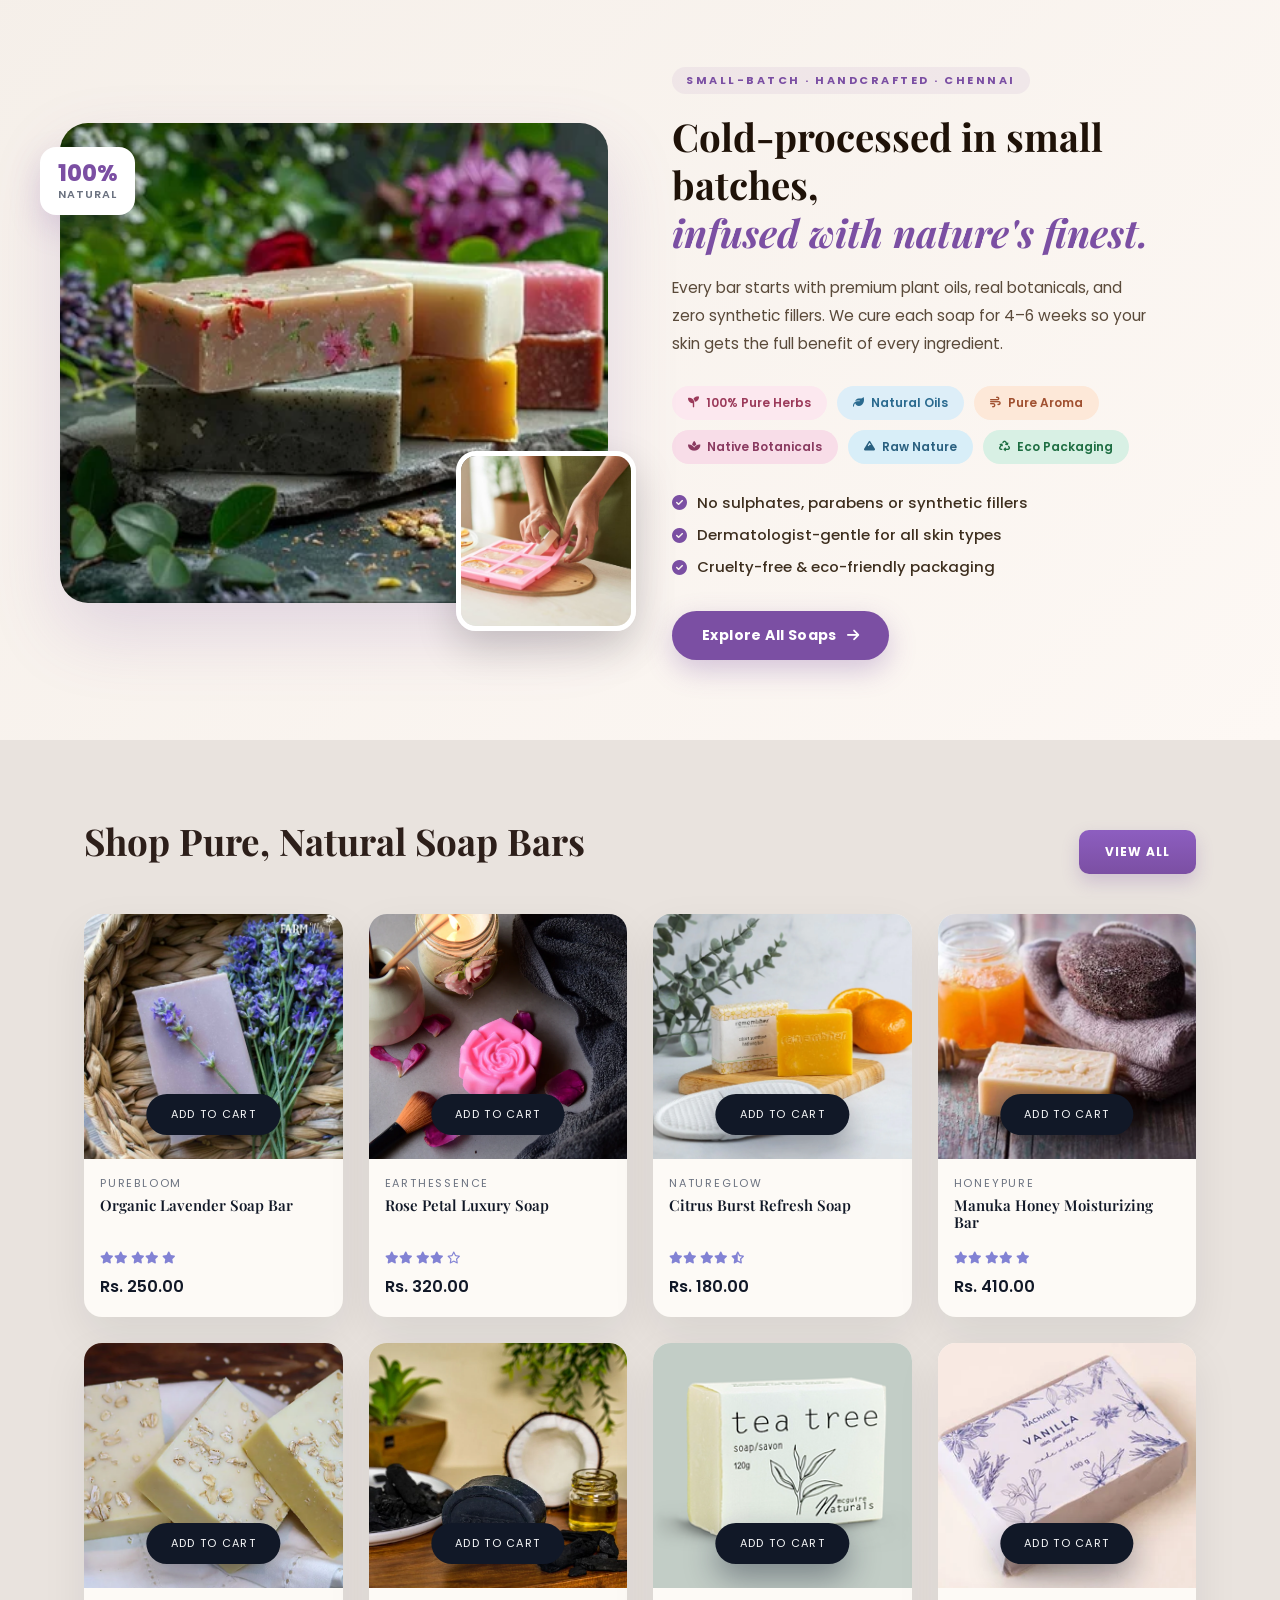
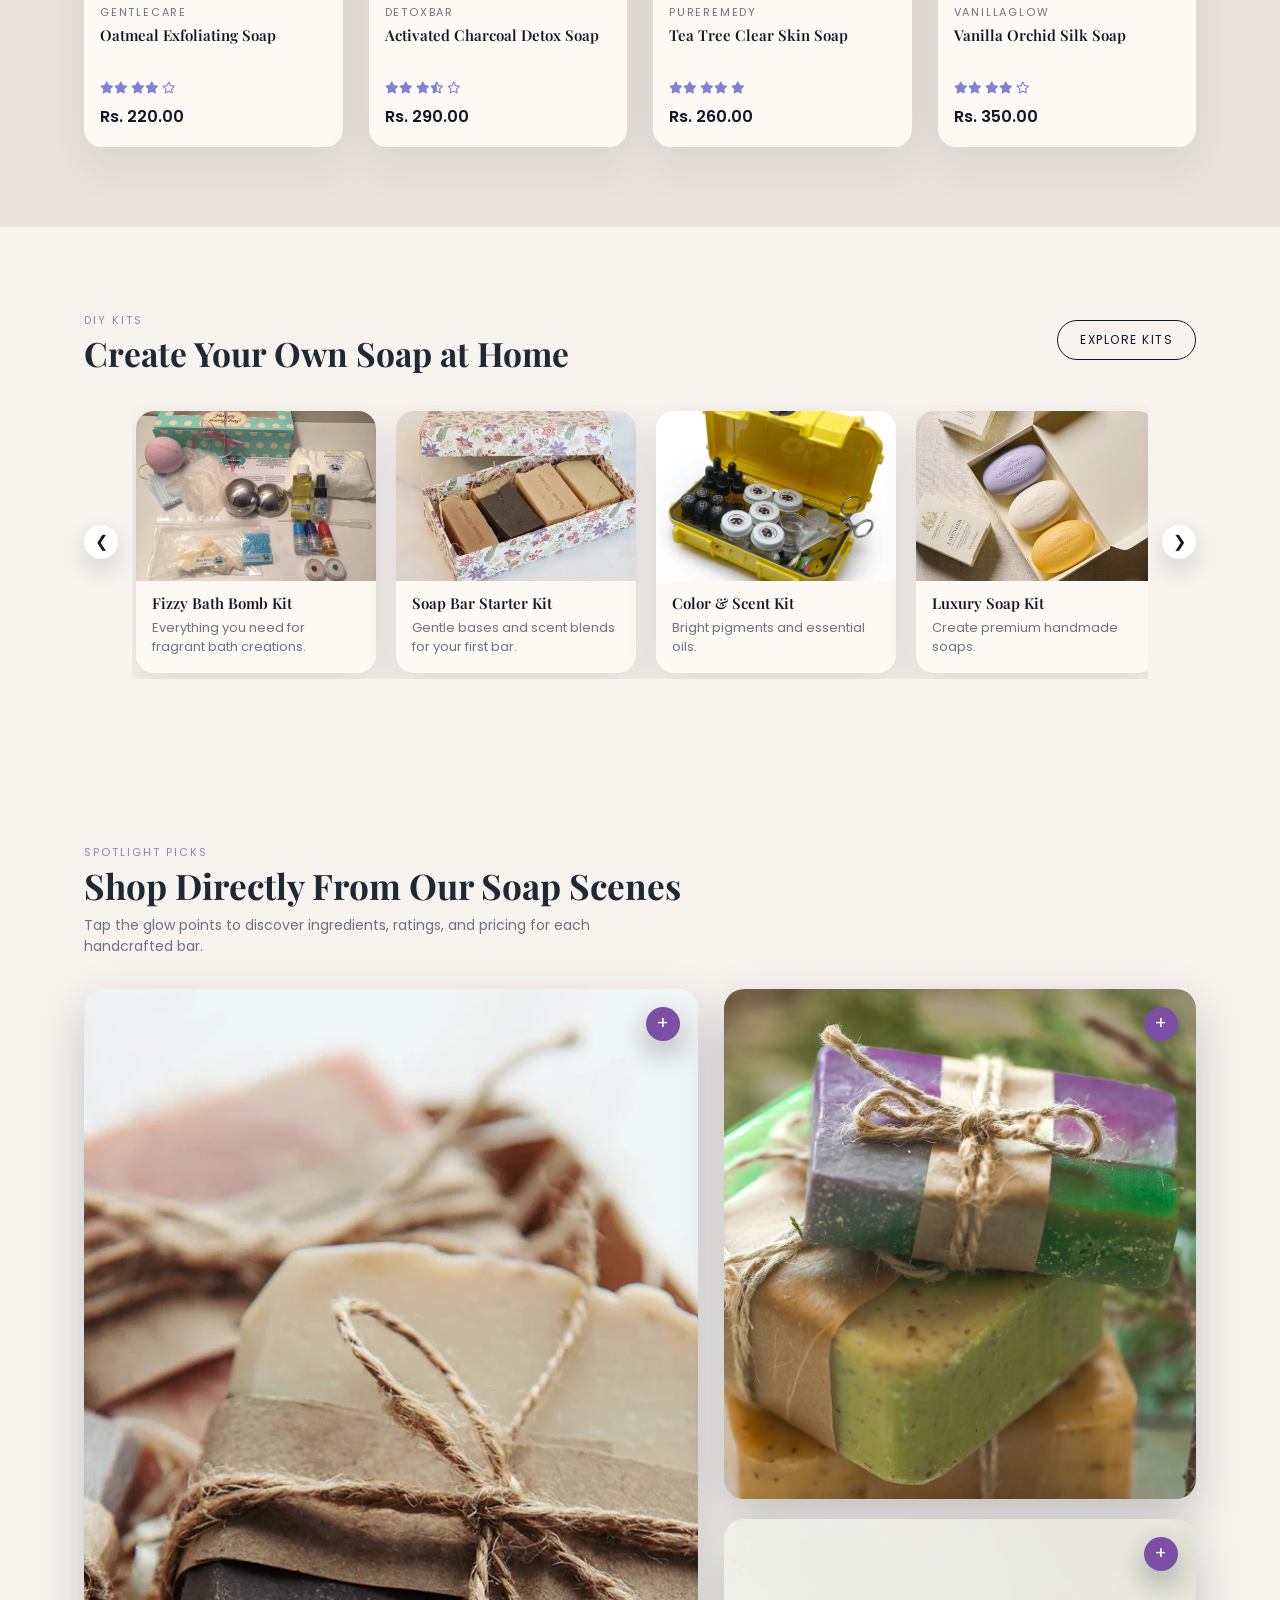
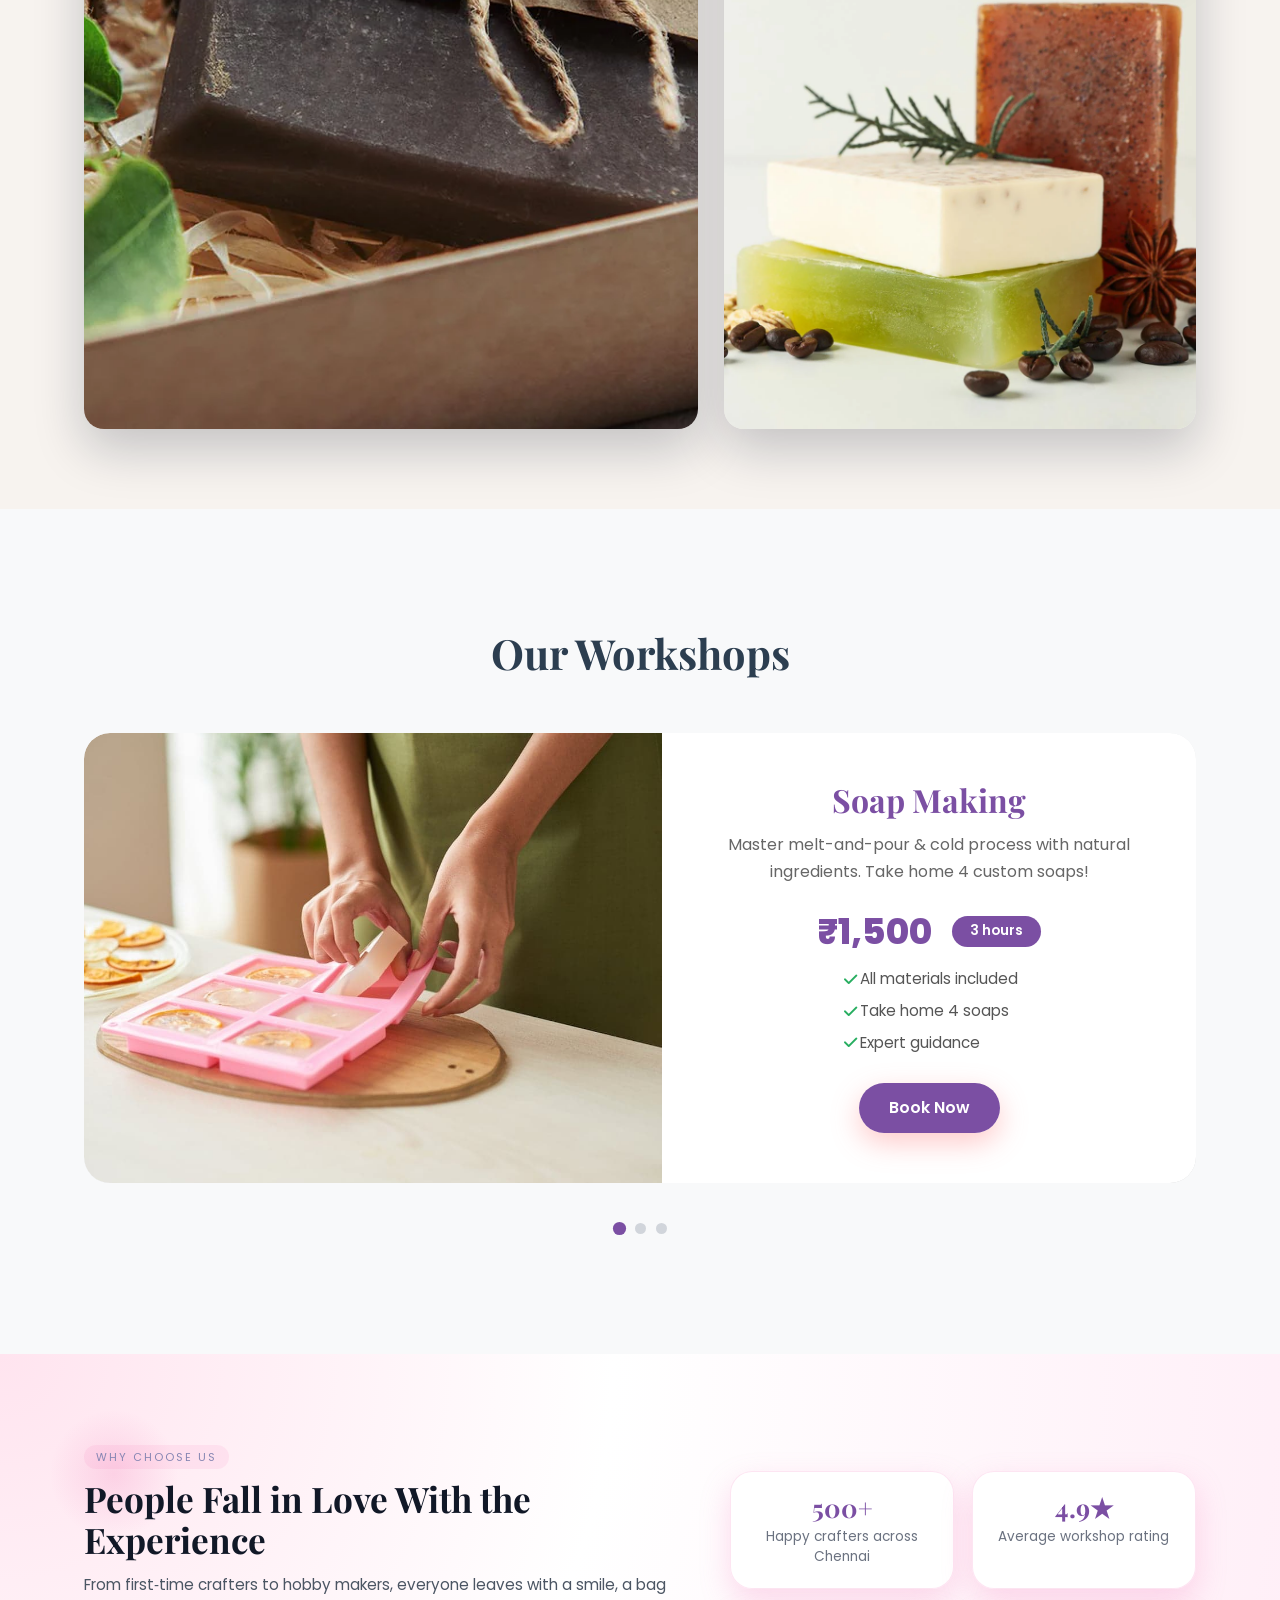
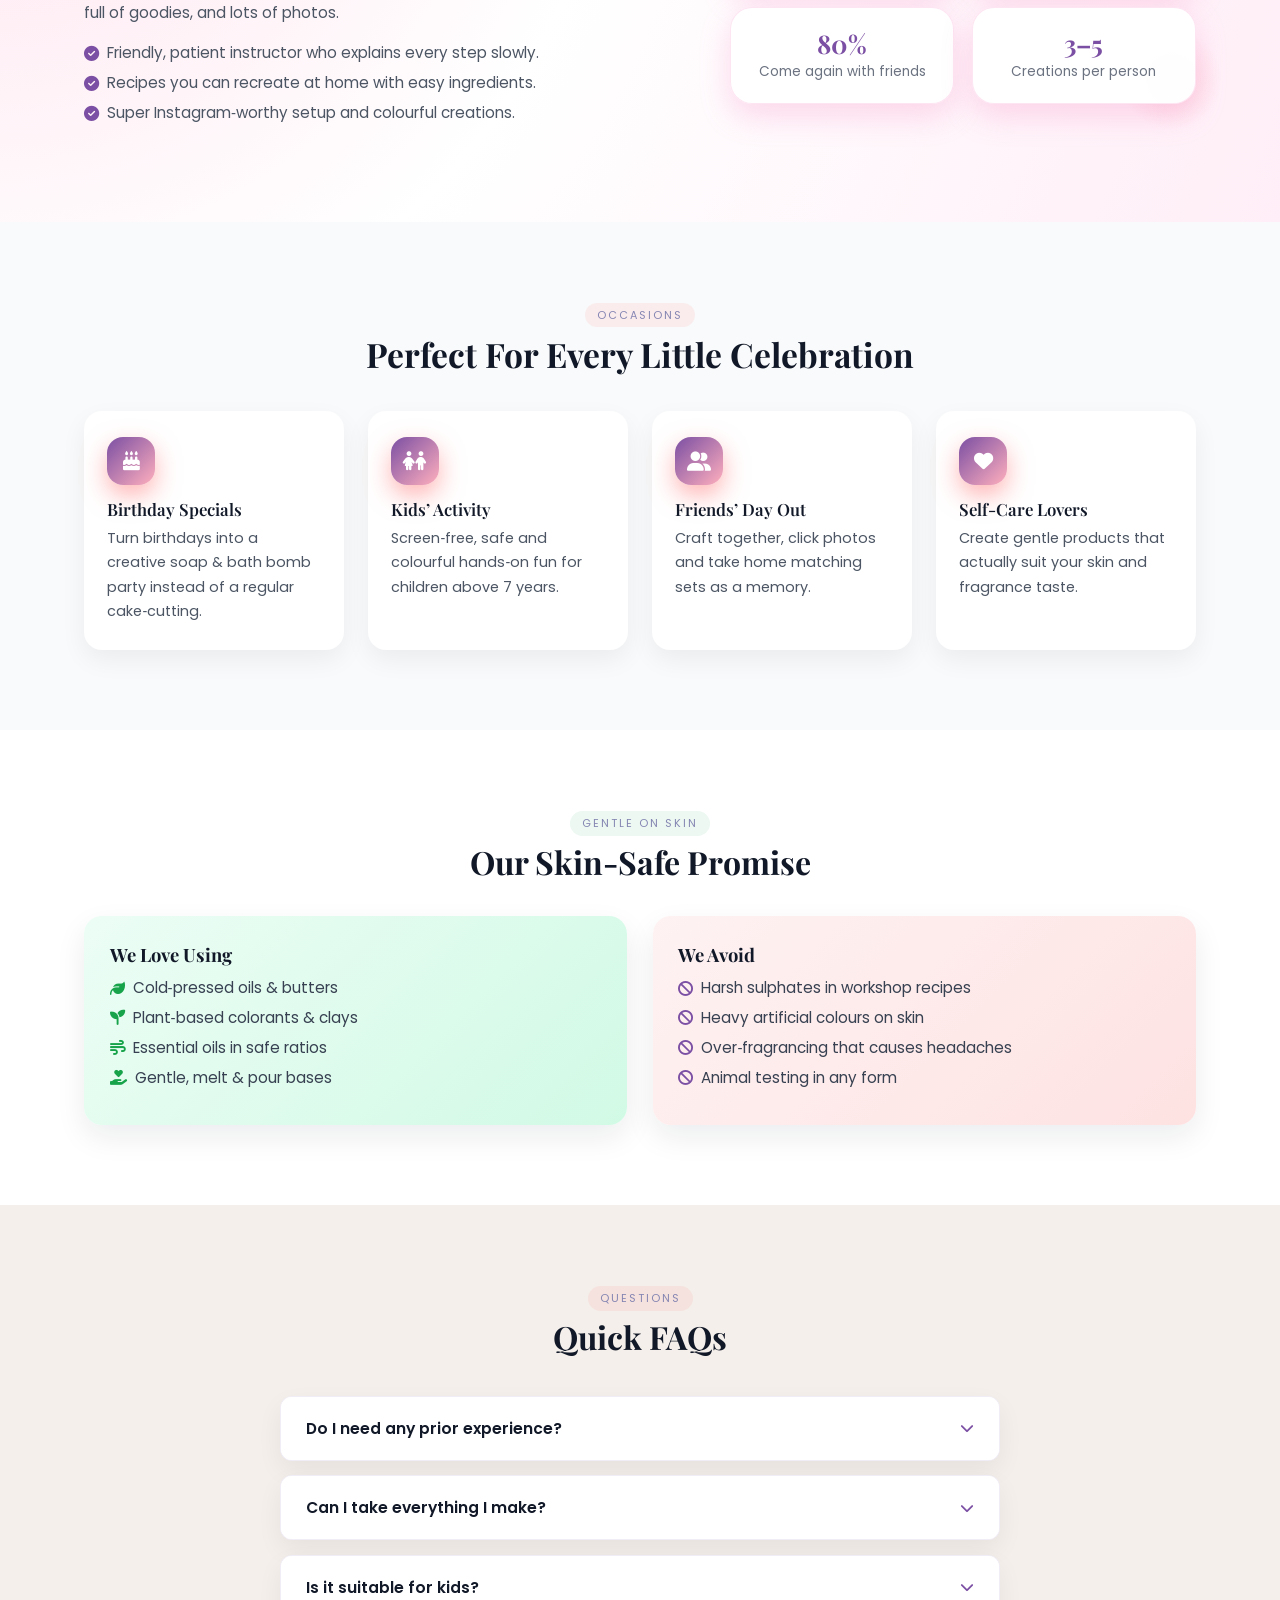
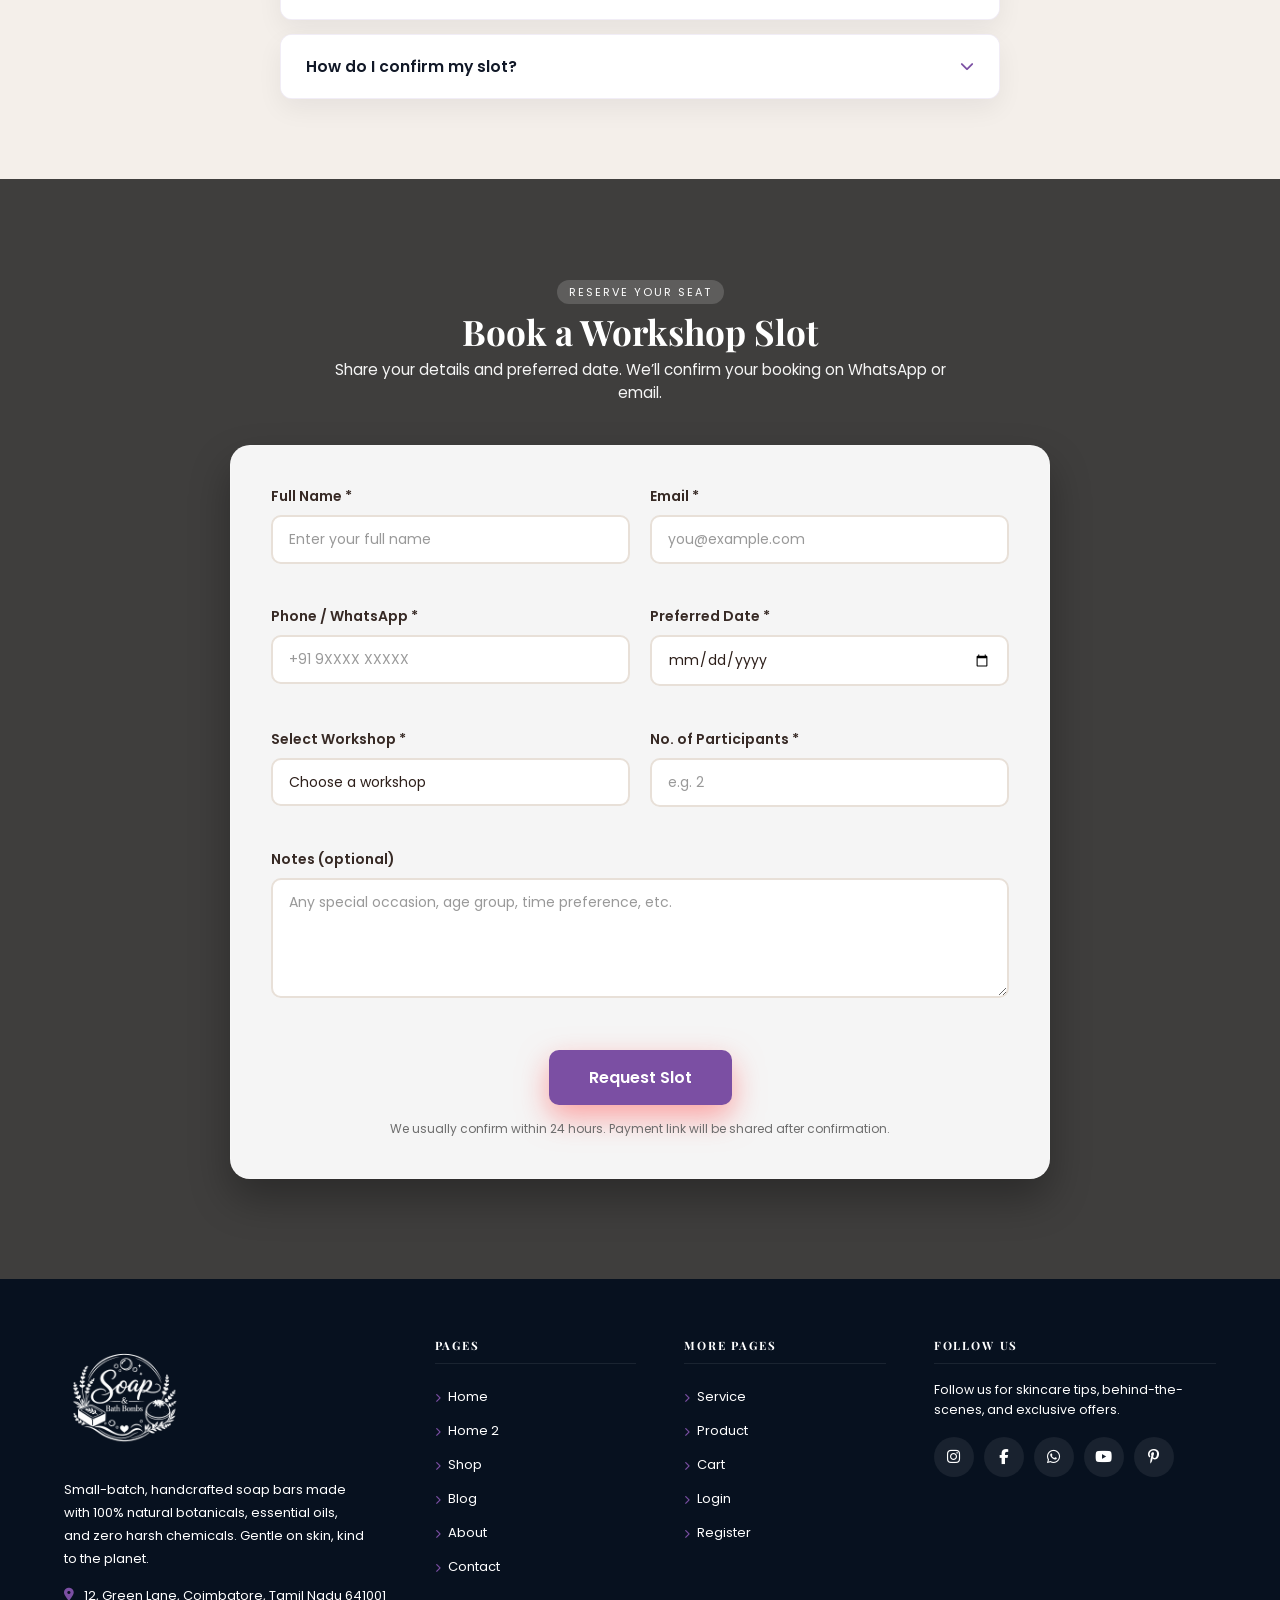
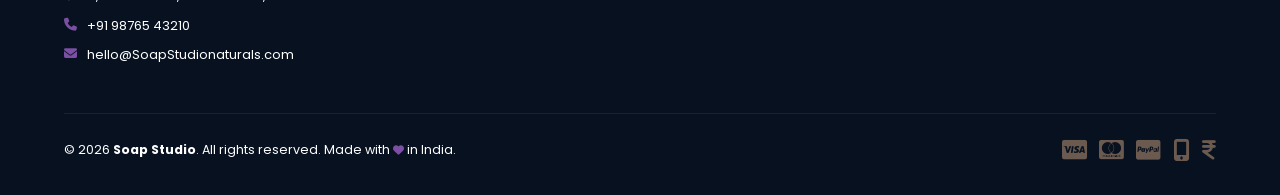
==== commit f5408bf1: "Add files via upload" ====
--- a/index.html
+++ b/index.html
@@ -540,10 +540,10 @@
         </div>
       </div>
 
-      <!-- Product 8: Vanilla -->
-      <div class="product-card">
-        <div class="image-container">
-          <img src="images/vanilla.webp" alt="Vanilla Soap" class="product-image default">
+      <!-- Product 8: Vanilla -->
+      <div class="product-card">
+        <div class="image-container">
+          <img src="images/vanilla.webp" alt="Vanilla Soap" class="product-image default">
           <img src="images/vanilla-2.webp" alt="Vanilla Hover" class="product-image hover">
 
           <div class="action-icons">
@@ -569,14 +569,14 @@
               <i class="far fa-star"></i>
             </div>
           </div>
-          <div class="price">Rs. 350.00</div>
-        </div>
-      </div>
-
-    </div>
-
-  </div>
-</section>
+          <div class="price">Rs. 350.00</div>
+        </div>
+      </div>
+
+    </div>
+
+  </div>
+</section>
 
 
 
@@ -821,14 +821,8 @@
             </div>
         </div>
 
-        <!-- Navigation Arrows -->
-        <div class="workshop-nav">
-            <button class="nav-btn prev" onclick="moveSlide(-1)"><i class="fas fa-chevron-left"></i></button>
-            <button class="nav-btn next" onclick="moveSlide(1)"><i class="fas fa-chevron-right"></i></button>
-        </div>
-
-        <!-- Dots -->
-        <div class="workshop-dots">
+        <!-- Dots -->
+        <div class="workshop-dots">
             <span class="dot active" onclick="currentSlide(1)"></span>
             <span class="dot" onclick="currentSlide(2)"></span>
             <span class="dot" onclick="currentSlide(3)"></span>
--- a/css/style.css
+++ b/css/style.css
@@ -658,14 +658,18 @@
 }
 
 /* Hero button width fix */
-.hero-content button {
-  padding: 14px 30px;
-  background: #a8d5d1;
-  border: none;
-  border-radius: 999px;
-  cursor: pointer;
-  font-weight: 600;
-  letter-spacing: 0.5px;
+.hero-content button {
+  display: inline-flex;
+  align-items: center;
+  justify-content: center;
+  padding: 14px 30px;
+  background: #7b4fa3;
+  color: #ffffff;
+  border: none;
+  border-radius: 999px;
+  cursor: pointer;
+  font-weight: 600;
+  letter-spacing: 0.5px;
   transition: all 0.3s ease;
   margin-top: 18px;
   width: 150px;
@@ -768,11 +772,11 @@
   display: block;
 }
 
-.hero-content button:hover {
-  background: #8fc4b9;
-  transform: translateY(-2px);
-  box-shadow: 0 10px 30px rgba(168,213,209,0.4);
-}
+.hero-content button:hover {
+  background: #6a4190;
+  transform: translateY(-2px);
+  box-shadow: 0 10px 30px rgba(123, 79, 163, 0.35);
+}
 
 .hero-img {
   position: relative;
@@ -970,10 +974,69 @@
     transform: translateY(-2px);
 }
 
-.col-btn i {
-    font-size: 14px;
-}
-
+.col-btn i {
+    font-size: 14px;
+}
+
+@media (min-width: 641px) and (max-width: 1024px) {
+    .collection {
+        padding: 72px 40px;
+    }
+
+    .collection-header,
+    .collection-wrapper {
+        max-width: 900px;
+        margin-left: auto;
+        margin-right: auto;
+    }
+
+    .collection-header {
+        margin-bottom: 34px;
+    }
+
+    .collection-wrapper {
+        display: block;
+        position: relative;
+    }
+
+    .collection-grid {
+        display: grid;
+        grid-auto-flow: column;
+        grid-auto-columns: calc((100% - 40px) / 3);
+        gap: 20px;
+        padding: 10px 0;
+        overflow-x: auto;
+        scroll-snap-type: x mandatory;
+        scrollbar-width: none;
+    }
+
+    .collection-item {
+        min-width: 0;
+        width: 100%;
+        height: clamp(210px, 28vw, 280px);
+        scroll-snap-align: start;
+    }
+
+    .collection .col-btn {
+        position: absolute;
+        top: 50%;
+        z-index: 20;
+        transform: translateY(-50%);
+    }
+
+    .collection .col-btn:hover {
+        transform: translateY(-50%);
+    }
+
+    .collection .col-btn:first-of-type {
+        left: -18px;
+    }
+
+    .collection .col-btn:last-of-type {
+        right: -18px;
+    }
+}
+
 @media (max-width: 640px) {
     .collection {
         padding: 60px 20px;
@@ -2166,17 +2229,10 @@
   position: relative;
 }
 
-.workshops h2::after {
-  content: '';
-  position: absolute;
-  bottom: -15px;
-  left: 50%;
-  transform: translateX(-50%);
-  width: 80px;
-  height: 3px;
-  background: linear-gradient(90deg, #7b4fa3, #98d8c8);
-  border-radius: 999px;
-}
+.workshops h2::after {
+  display: none;
+  content: none;
+}
 
 /* SLIDER WRAPPER */
 .workshops-horizontal {
@@ -2290,47 +2346,59 @@
 /* price + duration */
 .workshop-price-duration {
   display: flex;
-  gap: 1.8rem;
+  gap: 1.25rem;
   align-items: center;
   justify-content: center;
+  flex-wrap: wrap;
   margin-bottom: 1.2rem;
   width: 100%;
 }
 
-.workshop-price-duration .price {
-  font-size: 2.2rem;
-  font-weight: 800;
-  color: #7b4fa3;
-  background: linear-gradient(135deg, #7b4fa3, #7b4fa3);
-  -webkit-background-clip: text;
-  -webkit-text-fill-color: transparent;
-}
-
-.workshop-price-duration .duration {
-  background: #7b4fa3;
-  color: #ffffff;
-  padding: 7px 18px;
-  border-radius: 999px;
-  font-weight: 600;
-  font-size: 0.85rem;
-}
-
-/* feature list */
-.features {
-  list-style: none;
-  margin-bottom: 1.8rem;
-}
-
-.features li {
-  color: #555;
-  margin-bottom: 0.5rem;
-  font-size: 0.95rem;
-}
-
-.features i {
-  color: #27ae60;
-  margin-right: 8px;
-}
+.workshop-price-duration .price {
+  font-size: 2.2rem;
+  line-height: 1;
+  font-weight: 800;
+  color: #7b4fa3;
+  background: linear-gradient(135deg, #7b4fa3, #7b4fa3);
+  -webkit-background-clip: text;
+  -webkit-text-fill-color: transparent;
+}
+
+.workshop-price-duration .duration {
+  background: #7b4fa3;
+  color: #ffffff;
+  padding: 7px 18px;
+  border-radius: 999px;
+  font-weight: 600;
+  font-size: 0.85rem;
+  line-height: 1.2;
+  white-space: nowrap;
+}
+
+/* feature list */
+.features {
+  list-style: none;
+  margin-bottom: 1.8rem;
+  display: grid;
+  justify-content: center;
+  gap: 0.55rem;
+}
+
+.features li {
+  display: grid;
+  grid-template-columns: 20px minmax(0, 1fr);
+  align-items: center;
+  width: min(245px, 100%);
+  color: #555;
+  font-size: 0.95rem;
+  text-align: left;
+}
+
+.features i {
+  color: #27ae60;
+  margin-right: 0;
+  text-align: center;
+}
 
 /* CTA */
 .book-btn {
@@ -2416,10 +2484,10 @@
 }
 
 /* RESPONSIVE */
-@media (max-width: 900px) {
-  .workshops-horizontal {
-    height: auto;
-  }
+@media (max-width: 900px) {
+  .workshops-horizontal {
+    height: auto;
+  }
 
   .workshop-card-horizontal {
     flex-direction: column;
@@ -2435,14 +2503,86 @@
     padding: 2rem 1.7rem 2.2rem;
   }
 
-  .workshop-content h3 {
-    font-size: 1.8rem;
-  }
-}
-
-@media (max-width: 600px) {
-  .workshops {
-    padding: 90px 0;
+  .workshop-content h3 {
+    font-size: 1.8rem;
+  }
+}
+
+@media (min-width: 700px) and (max-width: 900px) {
+  body.page-home .workshops {
+    padding: 64px 0 56px;
+  }
+
+  body.page-home .workshops h2 {
+    margin-bottom: 34px;
+    font-size: 2rem;
+  }
+
+  body.page-home .workshops-horizontal {
+    width: min(100%, 780px);
+    height: 390px;
+    min-height: 390px;
+    margin: 0 auto 26px;
+    overflow: hidden;
+    border-radius: 18px;
+  }
+
+  body.page-home .workshop-slide {
+    position: absolute;
+    inset: 0;
+    display: block;
+    opacity: 0;
+    transform: translateX(36px);
+    pointer-events: none;
+  }
+
+  body.page-home .workshop-slide.active {
+    opacity: 1;
+    transform: translateX(0);
+    pointer-events: auto;
+  }
+
+  body.page-home .workshop-card-horizontal {
+    flex-direction: row;
+    height: 100%;
+    border-radius: 18px;
+  }
+
+  body.page-home .workshop-image {
+    flex: 0 0 52%;
+    width: 52%;
+    height: 100%;
+  }
+
+  body.page-home .workshop-content {
+    width: auto;
+    min-width: 0;
+    height: 100%;
+    padding: 30px 26px;
+  }
+
+  body.page-home .workshop-content h3 {
+    font-size: 1.45rem;
+  }
+
+  body.page-home .workshop-content p {
+    font-size: .86rem;
+    line-height: 1.55;
+    margin-bottom: 16px;
+  }
+
+  body.page-home .workshop-price-duration .price {
+    font-size: 1.75rem;
+  }
+
+  body.page-home .features li {
+    font-size: .78rem;
+  }
+}
+
+@media (max-width: 600px) {
+  .workshops {
+    padding: 90px 0;
   }
 
   .workshops-horizontal {
@@ -3320,11 +3460,11 @@
    Footer
 ════════════════════════════════ */
 .site-footer {
-  background: #1e1410;
+  background: #07111f;
   color: #fff;
-  font-family: 'Poppins', sans-serif;
-  position: relative;
-}
+  font-family: 'Poppins', sans-serif;
+  position: relative;
+}
 
 /* Top gradient accent line */
 .footer-accent {
--- a/css/header.css
+++ b/css/header.css
@@ -755,3 +755,34 @@
     min-height: 60px !important;
   }
 }
+
+/* Mobile menu should overlay the page instead of pushing content down. */
+@media (max-width: 992px) {
+  body:not(.page-login):not(.page-register) .mobile-nav {
+    position: fixed !important;
+    top: 68px !important;
+    left: 0 !important;
+    right: 0 !important;
+    width: 100% !important;
+    max-height: 0 !important;
+    overflow: hidden !important;
+    z-index: 999 !important;
+  }
+
+  body:not(.page-login):not(.page-register) .mobile-nav.open,
+  body:not(.page-login):not(.page-register) .mobile-nav.active {
+    max-height: calc(100vh - 68px) !important;
+    overflow-y: auto !important;
+  }
+}
+
+@media (max-width: 576px) {
+  body:not(.page-login):not(.page-register) .mobile-nav {
+    top: 60px !important;
+  }
+
+  body:not(.page-login):not(.page-register) .mobile-nav.open,
+  body:not(.page-login):not(.page-register) .mobile-nav.active {
+    max-height: calc(100vh - 60px) !important;
+  }
+}
--- a/css/dark.css
+++ b/css/dark.css
@@ -717,7 +717,7 @@
 body.dark .site-footer,
 body.dark .footer-container,
 body.dark .footer-grid {
-  background: #0b1220 !important;
+  background: #07111f !important;
 }
 
 body.dark .footer-col,
@@ -1422,7 +1422,7 @@
 
 /* Footer fully dark theme */
 body.dark .site-footer {
-  background: #0b1220 !important;
+  background: #07111f !important;
 }
 
 body.dark .footer-mini-nl,
@@ -1466,7 +1466,7 @@
 body.dark .footer-col,
 body.dark .footer-col--brand,
 body.dark .footer-col--social {
-  background: #0b1220 !important;
+  background: #07111f !important;
 }
 
 body.dark .footer-accent {
@@ -3380,7 +3380,7 @@
   }
 }
 
-@media (max-width: 480px) {
+@media (max-width: 768px) {
   .form-container h2 {
     font-size: 24px;
   }
@@ -6441,7 +6441,7 @@
 /* Unified footer style for every page */
 .site-footer,
 .bf-footer {
-  background: #1e1410 !important;
+  background: #07111f !important;
   color: #ffffff !important;
   font-family: 'Poppins', sans-serif !important;
   position: relative !important;
@@ -6451,9 +6451,7 @@
 
 .footer-accent,
 .bf-accent {
-  height: 3px !important;
-  background: linear-gradient(90deg, #7b4fa3, #9b6bd3, #7b4fa3, #9b6bd3, #7b4fa3) !important;
-  background-size: 200% 100% !important;
+  display: none !important;
 }
 
 .footer-container,
@@ -6683,6 +6681,69 @@
   font-size: 22px !important;
 }
 
+/* Blog footer should visually match the Home 1 footer. */
+body.page-blog .bf-footer {
+  background: #07111f !important;
+  color: #ffffff !important;
+}
+
+body.page-blog .bf-container,
+body.page-blog .bf-grid,
+body.page-blog .bf-col,
+body.page-blog .bf-bottom {
+  background: transparent !important;
+}
+
+body.page-blog .bf-accent {
+  display: none !important;
+}
+
+body.page-blog .bf-heart {
+  color: #e07b5a !important;
+}
+
+body.page-blog .bf-social--ig:hover {
+  background: linear-gradient(135deg,#f09433,#e6683c,#dc2743,#cc2366,#bc1888) !important;
+  box-shadow: 0 6px 18px rgba(220,39,67,.35) !important;
+}
+
+body.page-blog .bf-social--fb:hover {
+  background: #1877f2 !important;
+  box-shadow: 0 6px 18px rgba(24,119,242,.35) !important;
+}
+
+body.page-blog .bf-social--wa:hover {
+  background: #25d366 !important;
+  box-shadow: 0 6px 18px rgba(37,211,102,.35) !important;
+}
+
+body.page-blog .bf-social--yt:hover {
+  background: #ff0000 !important;
+  box-shadow: 0 6px 18px rgba(255,0,0,.35) !important;
+}
+
+body.page-blog .bf-social--pin:hover {
+  background: #e60023 !important;
+  box-shadow: 0 6px 18px rgba(230,0,35,.35) !important;
+}
+
+/* Contact footer uses the same navy footer color. */
+body.page-contact .site-footer {
+  background: #07111f !important;
+  color: #ffffff !important;
+}
+
+body.page-contact .footer-container,
+body.page-contact .footer-grid,
+body.page-contact .footer-col,
+body.page-contact .footer-bottom {
+  background: transparent !important;
+}
+
+body.page-contact .footer-accent {
+  display: none !important;
+}
+
 @media (max-width: 1024px) {
   .footer-grid,
   .bf-grid {
@@ -6818,3 +6879,2094 @@
   border-bottom: 0 !important;
   box-shadow: none !important;
 }
+
+/* Final mobile-nav positioning: keep hamburger menu from pushing the page down. */
+@media (max-width: 992px) {
+  body:not(.page-login):not(.page-register) .mobile-nav,
+  body.page-service .mobile-nav,
+  body.page-shop .mobile-nav,
+  body.page-blog .mobile-nav {
+    position: fixed !important;
+    top: 68px !important;
+    left: 0 !important;
+    right: 0 !important;
+    width: 100% !important;
+    max-height: 0 !important;
+    overflow: hidden !important;
+    z-index: 999 !important;
+  }
+
+  body:not(.page-login):not(.page-register) .mobile-nav.open,
+  body:not(.page-login):not(.page-register) .mobile-nav.active,
+  body.page-service .mobile-nav.open,
+  body.page-service .mobile-nav.active,
+  body.page-shop .mobile-nav.open,
+  body.page-shop .mobile-nav.active,
+  body.page-blog .mobile-nav.open,
+  body.page-blog .mobile-nav.active {
+    max-height: calc(100vh - 68px) !important;
+    overflow-y: auto !important;
+  }
+}
+
+@media (max-width: 576px) {
+  body:not(.page-login):not(.page-register) .mobile-nav,
+  body.page-service .mobile-nav,
+  body.page-shop .mobile-nav,
+  body.page-blog .mobile-nav {
+    top: 60px !important;
+  }
+
+  body:not(.page-login):not(.page-register) .mobile-nav.open,
+  body:not(.page-login):not(.page-register) .mobile-nav.active,
+  body.page-service .mobile-nav.open,
+  body.page-service .mobile-nav.active,
+  body.page-shop .mobile-nav.open,
+  body.page-shop .mobile-nav.active,
+  body.page-blog .mobile-nav.open,
+  body.page-blog .mobile-nav.active {
+    max-height: calc(100vh - 60px) !important;
+  }
+}
+
+/* Hide responsive scroll artifacts on the home category section. */
+@media (max-width: 768px) {
+  html,
+  body {
+    scrollbar-width: none !important;
+    -ms-overflow-style: none !important;
+  }
+
+  html::-webkit-scrollbar,
+  body::-webkit-scrollbar {
+    display: none !important;
+    width: 0 !important;
+    height: 0 !important;
+  }
+
+  body.page-home2 .hero-section,
+  body.page-home2 .hero-background,
+  body.page-home2 .category-section,
+  body.page-home2 .category-section .section-header {
+    border: 0 !important;
+    box-shadow: none !important;
+  }
+
+  body.page-home .site-header,
+  body.page-home .header-container,
+  body.page-home .mobile-nav,
+  body.page-home .mobile-dropdown,
+  body.page-home .mobile-dropdown-toggle,
+  body.page-home .mobile-nav a,
+  body.page-home .mobile-nav-icons,
+  body.page-home2 .site-header,
+  body.page-home2 .header-container,
+  body.page-home2 .mobile-nav,
+  body.page-home2 .mobile-dropdown,
+  body.page-home2 .mobile-dropdown-toggle,
+  body.page-home2 .mobile-nav a,
+  body.page-home2 .mobile-nav-icons {
+    border-top: 0 !important;
+    border-right: 0 !important;
+    border-bottom: 0 !important;
+    border-left: 0 !important;
+    box-shadow: none !important;
+  }
+
+  body.page-home2 .category-section::before,
+  body.page-home2 .category-section::after,
+  body.page-home2 .category-section .section-header::before,
+  body.page-home2 .category-section .section-header::after {
+    display: none !important;
+    content: none !important;
+  }
+
+  body.page-home .mobile-nav:not(.open):not(.active),
+  body.page-home2 .mobile-nav:not(.open):not(.active) {
+    display: none !important;
+    border: 0 !important;
+    box-shadow: none !important;
+  }
+
+  body.page-home .workshops h2::before,
+  body.page-home .workshops h2::after {
+    display: none !important;
+    content: none !important;
+  }
+
+  body.page-home .workshops,
+  body.page-home .workshops *,
+  body.page-home .workshops *::before,
+  body.page-home .workshops *::after {
+    border-top-color: transparent !important;
+    border-right-color: transparent !important;
+    border-bottom-color: transparent !important;
+    border-left-color: transparent !important;
+  }
+
+  body.page-home .workshops-horizontal,
+  body.page-home .workshop-slide,
+  body.page-home .workshop-card-horizontal,
+  body.page-home .workshop-image,
+  body.page-home .workshop-content {
+    border: 0 !important;
+    outline: 0 !important;
+    box-shadow: none !important;
+  }
+}
+
+@media (max-width: 600px) {
+  body.page-contact .site-footer .footer-grid {
+    border-bottom: 0 !important;
+  }
+}
+
+/* Home workshops: iPad mini should match the iPad Pro horizontal carousel. */
+@media (min-width: 700px) and (max-width: 900px) {
+  body.page-home .workshops {
+    padding: 64px 0 56px !important;
+  }
+
+  body.page-home .workshops h2 {
+    margin-bottom: 34px !important;
+    font-size: 2rem !important;
+  }
+
+  body.page-home .workshops-horizontal {
+    width: min(100%, 780px) !important;
+    height: 390px !important;
+    min-height: 390px !important;
+    margin: 0 auto 26px !important;
+    overflow: hidden !important;
+    border-radius: 18px !important;
+  }
+
+  body.page-home .workshop-slide {
+    position: absolute !important;
+    inset: 0 !important;
+    display: block !important;
+    opacity: 0 !important;
+    transform: translateX(36px) !important;
+    pointer-events: none !important;
+    transition: opacity .45s ease, transform .45s ease !important;
+  }
+
+  body.page-home .workshop-slide.active {
+    opacity: 1 !important;
+    transform: translateX(0) !important;
+    pointer-events: auto !important;
+  }
+
+  body.page-home .workshop-card-horizontal {
+    display: flex !important;
+    flex-direction: row !important;
+    width: 100% !important;
+    height: 100% !important;
+    min-height: 0 !important;
+    overflow: hidden !important;
+    border-radius: 18px !important;
+    background: #ffffff !important;
+    box-shadow: 0 12px 26px rgba(15, 23, 42, 0.16) !important;
+  }
+
+  body.page-home .workshop-image {
+    flex: 0 0 52% !important;
+    width: 52% !important;
+    height: 100% !important;
+    min-height: 100% !important;
+    display: block !important;
+    overflow: hidden !important;
+  }
+
+  body.page-home .workshop-image img {
+    width: 100% !important;
+    height: 100% !important;
+    min-height: 100% !important;
+    object-fit: cover !important;
+    display: block !important;
+  }
+
+  body.page-home .workshop-content {
+    flex: 1 1 auto !important;
+    width: auto !important;
+    min-width: 0 !important;
+    height: 100% !important;
+    padding: 30px 26px !important;
+    display: flex !important;
+    flex-direction: column !important;
+    align-items: center !important;
+    justify-content: center !important;
+    text-align: center !important;
+  }
+
+  body.page-home .workshop-content h3 {
+    font-size: 1.45rem !important;
+    margin-bottom: 10px !important;
+  }
+
+  body.page-home .workshop-content p {
+    font-size: .86rem !important;
+    line-height: 1.55 !important;
+    margin-bottom: 16px !important;
+  }
+
+  body.page-home .workshop-price-duration {
+    gap: 10px !important;
+    margin-bottom: 14px !important;
+  }
+
+  body.page-home .workshop-price-duration .price {
+    font-size: 1.75rem !important;
+  }
+
+  body.page-home .workshop-price-duration .duration {
+    padding: 6px 14px !important;
+    font-size: .75rem !important;
+  }
+
+  body.page-home .features {
+    gap: 7px !important;
+    margin-bottom: 16px !important;
+  }
+
+  body.page-home .features li {
+    width: min(220px, 100%) !important;
+    font-size: .78rem !important;
+  }
+
+  body.page-home .book-btn {
+    padding: 11px 24px !important;
+    font-size: .85rem !important;
+  }
+}
+
+@media (max-width: 992px) {
+  body.page-contact .site-header,
+  body.page-contact .header-container,
+  body.page-contact .mobile-nav,
+  body.page-contact .mobile-dropdown,
+  body.page-contact .mobile-dropdown-toggle,
+  body.page-contact .mobile-nav a,
+  body.page-contact .mobile-nav-icons {
+    border-top: 0 !important;
+    border-right: 0 !important;
+    border-bottom: 0 !important;
+    border-left: 0 !important;
+    box-shadow: none !important;
+  }
+}
+
+/* Final portrait-tablet pass for the 768 x 1024 responsive preview. */
+@media (min-width: 641px) and (max-width: 900px) {
+  body.page-home {
+    overflow-x: hidden;
+  }
+
+  body.page-home .site-header {
+    position: sticky !important;
+    top: 0 !important;
+    height: 68px !important;
+    min-height: 68px !important;
+    background: #f4efea !important;
+    z-index: 1000 !important;
+  }
+
+  body.page-home .header-container {
+    height: 68px !important;
+    min-height: 68px !important;
+    max-width: 100% !important;
+    padding: 0 24px !important;
+  }
+
+  body.page-home .site-header .logo-img {
+    height: 50px !important;
+    width: auto !important;
+  }
+
+  body.page-home .mobile-nav {
+    position: fixed !important;
+    top: 68px !important;
+    left: 0 !important;
+    right: 0 !important;
+    width: 100% !important;
+    max-height: 0 !important;
+    overflow: hidden !important;
+  }
+
+  body.page-home .mobile-nav.open,
+  body.page-home .mobile-nav.active {
+    max-height: calc(100vh - 68px) !important;
+    overflow-y: auto !important;
+  }
+
+  body.page-home .hero {
+    height: auto !important;
+    min-height: calc(100vh - 68px) !important;
+    padding: 0 !important;
+  }
+
+  body.page-home .hero-slide {
+    position: absolute !important;
+    min-height: calc(100vh - 68px) !important;
+    padding: 68px 40px 54px !important;
+    display: grid !important;
+    grid-template-columns: minmax(0, 1fr);
+    align-content: center;
+    justify-items: center;
+    gap: 28px;
+    text-align: center !important;
+  }
+
+  body.page-home .hero-content {
+    width: 100% !important;
+    max-width: 640px !important;
+    padding: 0 !important;
+    margin: 0 auto !important;
+  }
+
+  body.page-home .hero-content h1 {
+    font-size: clamp(2.25rem, 6vw, 3.1rem) !important;
+    line-height: 1.12 !important;
+    margin: 16px 0 18px !important;
+    overflow-wrap: normal !important;
+  }
+
+  body.page-home .hero-content p {
+    max-width: 580px;
+    margin: 0 auto;
+    font-size: 0.98rem !important;
+    line-height: 1.65 !important;
+    overflow-wrap: normal !important;
+  }
+
+  body.page-home .hero-img {
+    width: min(76vw, 430px) !important;
+    max-width: 430px !important;
+    margin: 0 auto !important;
+  }
+
+  body.page-home .hero-img img {
+    width: 100% !important;
+    max-height: 300px !important;
+    object-fit: contain !important;
+    border-radius: 16px !important;
+  }
+
+  body.page-home .collection,
+  body.page-home .product-section,
+  body.page-home .diy-kits,
+  body.page-home .hotspot-showcase,
+  body.page-home .workshops,
+  body.page-home .love-section,
+  body.page-home .perfect-section,
+  body.page-home .skin-section,
+  body.page-home .faq-section,
+  body.page-home .book-big,
+  body.page-home .journal-section {
+    padding-top: 70px !important;
+    padding-bottom: 70px !important;
+  }
+
+  body.page-home .container,
+  body.page-home .collection .container,
+  body.page-home .product-section .container,
+  body.page-home .diy-kits .container,
+  body.page-home .hotspot-showcase .container,
+  body.page-home .workshops .container,
+  body.page-home .love-section .container,
+  body.page-home .perfect-section .container,
+  body.page-home .skin-section .container,
+  body.page-home .faq-section .container,
+  body.page-home .book-big .container,
+  body.page-home .journal-section .container,
+  body.page-home .footer-container {
+    width: 100% !important;
+    max-width: 760px !important;
+    padding-left: 28px !important;
+    padding-right: 28px !important;
+  }
+
+  body.page-home .collection-header,
+  body.page-home .product-section .section-header,
+  body.page-home .diy-top {
+    align-items: center !important;
+    gap: 18px !important;
+  }
+
+  body.page-home .collection-header h2,
+  body.page-home .product-section .section-title,
+  body.page-home .diy-top h2,
+  body.page-home .workshops h2,
+  body.page-home .love-text h2,
+  body.page-home .perfect-section h2,
+  body.page-home .skin-section h2,
+  body.page-home .faq-section h2,
+  body.page-home .book-header h2 {
+    font-size: clamp(1.9rem, 4vw, 2.45rem) !important;
+    line-height: 1.2 !important;
+    overflow-wrap: normal !important;
+  }
+
+  body.page-home .collection-grid {
+    gap: 18px !important;
+    padding: 10px 8px !important;
+  }
+
+  body.page-home .collection-item {
+    min-width: 230px !important;
+    width: 230px !important;
+    height: 300px !important;
+  }
+
+  body.page-home .products-grid {
+    grid-template-columns: repeat(2, minmax(0, 1fr)) !important;
+    gap: 26px !important;
+  }
+
+  body.page-home .product-card {
+    max-width: none !important;
+    width: 100% !important;
+    margin: 0 !important;
+  }
+
+  body.page-home .product-image {
+    height: 245px !important;
+  }
+
+  body.page-home .naturals-inner,
+  body.page-home .hotspot-layout,
+  body.page-home .love-layout {
+    grid-template-columns: 1fr !important;
+    max-width: 760px !important;
+    padding-left: 28px !important;
+    padding-right: 28px !important;
+  }
+
+  body.page-home .naturals-img-main,
+  body.page-home .naturals-img-float {
+    flex-basis: 48% !important;
+    width: 48% !important;
+    height: 280px !important;
+  }
+
+  body.page-home .love-stats,
+  body.page-home .perfect-grid,
+  body.page-home .skin-layout,
+  body.page-home .journal-grid,
+  body.page-home .footer-grid {
+    grid-template-columns: repeat(2, minmax(0, 1fr)) !important;
+  }
+
+  body.page-home .booking-form-big .form-row {
+    grid-template-columns: repeat(2, minmax(0, 1fr)) !important;
+  }
+}
+
+@media (max-width: 640px) {
+  body.page-home .hero {
+    min-height: 360px !important;
+  }
+
+  body.page-home .products-grid,
+  body.page-home .love-stats,
+  body.page-home .perfect-grid,
+  body.page-home .skin-layout,
+  body.page-home .journal-grid,
+  body.page-home .footer-grid,
+  body.page-home .booking-form-big .form-row {
+    grid-template-columns: 1fr !important;
+  }
+}
+
+/* Home 1: equal tablet padding for iPad Mini/Pro carousel rows. */
+@media (min-width: 641px) and (max-width: 1180px) {
+  body.page-home .collection .container,
+  body.page-home .diy-kits .container {
+    width: 100% !important;
+    max-width: 980px !important;
+    padding-left: clamp(28px, 4vw, 48px) !important;
+    padding-right: clamp(28px, 4vw, 48px) !important;
+  }
+
+  body.page-home .collection-wrapper,
+  body.page-home .kit-wrapper {
+    position: relative !important;
+    gap: 0 !important;
+    padding-left: 46px !important;
+    padding-right: 46px !important;
+    overflow: visible !important;
+  }
+
+  body.page-home .collection-grid,
+  body.page-home .kit-grid {
+    width: 100% !important;
+    gap: 18px !important;
+    padding: 0 !important;
+    scroll-padding-inline: 0 !important;
+  }
+
+  body.page-home .collection-item,
+  body.page-home .kit-card {
+    flex: 0 0 calc((100% - 36px) / 3) !important;
+    min-width: 0 !important;
+    max-width: none !important;
+    width: auto !important;
+  }
+
+  body.page-home .kit-card img {
+    width: 100% !important;
+    height: 170px !important;
+    object-fit: cover !important;
+  }
+
+  body.page-home .collection-wrapper .col-btn,
+  body.page-home .kit-wrapper .kit-btn {
+    position: absolute !important;
+    top: 50% !important;
+    z-index: 20 !important;
+    margin: 0 !important;
+    transform: translateY(-50%) !important;
+  }
+
+  body.page-home .collection-wrapper .col-btn:first-child,
+  body.page-home .kit-wrapper .kit-btn.left {
+    left: 0 !important;
+  }
+
+  body.page-home .collection-wrapper .col-btn:last-child,
+  body.page-home .kit-wrapper .kit-btn.right {
+    right: 0 !important;
+  }
+}
+
+/* Home 1: force equal iPad/tablet collection image sizing after global overrides. */
+@media (min-width: 641px) and (max-width: 1024px) {
+  body.page-home .collection {
+    padding-left: 40px !important;
+    padding-right: 40px !important;
+  }
+
+  body.page-home .collection-header,
+  body.page-home .collection-wrapper {
+    max-width: 900px !important;
+    margin-left: auto !important;
+    margin-right: auto !important;
+  }
+
+  body.page-home .collection-wrapper {
+    display: block !important;
+    padding-left: 0 !important;
+    padding-right: 0 !important;
+  }
+
+  body.page-home .collection-grid {
+    display: grid !important;
+    grid-auto-flow: column !important;
+    grid-auto-columns: calc((100% - 40px) / 3) !important;
+    gap: 20px !important;
+    padding: 10px 0 !important;
+    overflow-x: auto !important;
+  }
+
+  body.page-home .collection-item {
+    flex: none !important;
+    min-width: 0 !important;
+    width: 100% !important;
+    height: 220px !important;
+    max-width: none !important;
+  }
+
+  body.page-home .collection-item img {
+    width: 100% !important;
+    height: 100% !important;
+    min-height: 100% !important;
+    max-height: 100% !important;
+    display: block !important;
+    object-fit: cover !important;
+    object-position: center !important;
+  }
+
+  body.page-home .collection-wrapper .col-btn:first-child {
+    left: -18px !important;
+  }
+
+  body.page-home .collection-wrapper .col-btn:last-child {
+    right: -18px !important;
+  }
+}
+
+/* Home 1: balance the Why Choose Us stat cards on narrow screens. */
+@media (max-width: 360px) {
+  body.page-home .love-section .container {
+    padding-left: 16px !important;
+    padding-right: 16px !important;
+  }
+
+  body.page-home .love-stats {
+    gap: 16px !important;
+    padding: 0 !important;
+    width: 100% !important;
+  }
+
+  body.page-home .love-card {
+    width: 100% !important;
+    min-width: 0 !important;
+    padding: 20px 16px !important;
+    border-radius: 10px !important;
+  }
+
+  body.page-home .love-card h3 {
+    margin-bottom: 6px !important;
+  }
+
+  body.page-home .love-card p {
+    margin: 0 !important;
+    line-height: 1.45 !important;
+  }
+}
+
+/* Home 1: keep DIY kit card image spacing even on 360px screens. */
+@media (max-width: 360px) {
+  body.page-home .kit-grid {
+    gap: 14px !important;
+    padding: 6px 0 !important;
+  }
+
+  body.page-home .kit-card {
+    width: 240px !important;
+    min-width: 240px !important;
+    max-width: 240px !important;
+    padding: 12px 12px 0 !important;
+    border-radius: 12px !important;
+  }
+
+  body.page-home .kit-card img {
+    width: 100% !important;
+    height: 170px !important;
+    border-radius: 10px !important;
+    object-fit: cover !important;
+    display: block !important;
+  }
+
+  body.page-home .kit-copy {
+    padding: 14px 2px 16px !important;
+  }
+}
+
+/* Home 1: equal product card alignment. */
+body.page-home .products-grid {
+  display: flex !important;
+  flex-wrap: wrap !important;
+  justify-content: center !important;
+  align-items: stretch !important;
+  gap: 26px !important;
+}
+
+body.page-home .products-grid .product-card {
+  flex: 0 1 calc((100% - 78px) / 4) !important;
+  max-width: calc((100% - 78px) / 4) !important;
+  min-width: 0 !important;
+  width: auto !important;
+  height: auto !important;
+  margin: 0 !important;
+  display: flex !important;
+  flex-direction: column !important;
+}
+
+body.page-home .products-grid .image-container {
+  height: 245px !important;
+  min-height: 245px !important;
+  max-height: 245px !important;
+  overflow: hidden !important;
+}
+
+body.page-home .products-grid .product-image {
+  width: 100% !important;
+  height: 245px !important;
+  min-height: 245px !important;
+  max-height: 245px !important;
+  object-fit: cover !important;
+}
+
+body.page-home .products-grid .product-info {
+  flex: 1 1 auto !important;
+  display: flex !important;
+  flex-direction: column !important;
+  justify-content: flex-start !important;
+  min-height: 122px !important;
+}
+
+body.page-home .products-grid .product-title {
+  min-height: 42px !important;
+  margin-bottom: 10px !important;
+}
+
+body.page-home .products-grid .rating {
+  margin-top: auto !important;
+}
+
+/* Home 1: balanced celebration cards. */
+body.page-home .perfect-grid {
+  display: grid !important;
+  grid-template-columns: repeat(4, minmax(0, 1fr)) !important;
+  align-items: stretch !important;
+  gap: 24px !important;
+}
+
+body.page-home .perfect-card {
+  height: 100% !important;
+  min-height: 190px !important;
+  display: flex !important;
+  flex-direction: column !important;
+}
+
+body.page-home .perfect-card p {
+  margin-bottom: 0 !important;
+}
+
+@media (max-width: 1100px) {
+  body.page-home .perfect-grid {
+    max-width: 760px !important;
+    margin-left: auto !important;
+    margin-right: auto !important;
+    grid-template-columns: repeat(2, minmax(0, 1fr)) !important;
+  }
+}
+
+@media (max-width: 640px) {
+  body.page-home .perfect-grid {
+    max-width: 360px !important;
+    grid-template-columns: 1fr !important;
+  }
+}
+
+@media (max-width: 1180px) {
+  body.page-home .products-grid .product-card {
+    flex-basis: calc((100% - 52px) / 3) !important;
+    max-width: calc((100% - 52px) / 3) !important;
+  }
+}
+
+@media (max-width: 768px) {
+  body.page-home .products-grid .product-card {
+    flex-basis: calc((100% - 20px) / 2) !important;
+    max-width: calc((100% - 20px) / 2) !important;
+  }
+
+  body.page-home .products-grid {
+    gap: 20px !important;
+  }
+
+  body.page-home .products-grid .image-container,
+  body.page-home .products-grid .product-image {
+    height: 220px !important;
+    min-height: 220px !important;
+    max-height: 220px !important;
+  }
+}
+
+@media (max-width: 480px) {
+  body.page-home .products-grid {
+    gap: 16px !important;
+  }
+
+  body.page-home .products-grid .product-card {
+    flex-basis: min(100%, 330px) !important;
+    max-width: 330px !important;
+  }
+
+  body.page-home .products-grid .image-container,
+  body.page-home .products-grid .product-image {
+    height: 210px !important;
+    min-height: 210px !important;
+    max-height: 210px !important;
+  }
+}
+
+/* Shared scroll-to-top button fallback for pages without page-specific CSS. */
+.back-to-top {
+  position: fixed;
+  right: 28px;
+  bottom: 28px;
+  z-index: 500;
+  width: 46px;
+  height: 46px;
+  border: 0;
+  border-radius: 50%;
+  background: linear-gradient(135deg, #7b4fa3, #8c58b4);
+  color: #ffffff;
+  display: flex;
+  align-items: center;
+  justify-content: center;
+  font-size: 15px;
+  cursor: pointer;
+  opacity: 0;
+  transform: translateY(16px);
+  pointer-events: none;
+  box-shadow: 0 8px 24px rgba(123, 79, 163, 0.32);
+  transition: opacity 0.3s ease, transform 0.3s ease, box-shadow 0.3s ease;
+}
+
+.back-to-top.visible {
+  opacity: 1;
+  transform: translateY(0);
+  pointer-events: auto;
+}
+
+.back-to-top:hover {
+  transform: translateY(-3px);
+  box-shadow: 0 12px 30px rgba(123, 79, 163, 0.42);
+}
+
+@media (max-width: 576px) {
+  .back-to-top {
+    right: 20px;
+    bottom: 20px;
+    width: 42px;
+    height: 42px;
+  }
+}
+
+/* Home 2: iPad Mini/Pro balanced card rows. */
+@media (min-width: 700px) and (max-width: 1180px) {
+  body.page-home2 .featured-products .products-grid {
+    display: flex !important;
+    flex-wrap: wrap !important;
+    justify-content: center !important;
+    align-items: stretch !important;
+    gap: 30px !important;
+  }
+
+  body.page-home2 .featured-products .product-card {
+    flex: 0 1 calc((100% - 60px) / 3) !important;
+    max-width: calc((100% - 60px) / 3) !important;
+    min-width: 0 !important;
+    width: auto !important;
+    margin: 0 !important;
+    padding: 0 !important;
+  }
+
+  body.page-home2 .featured-products .product-image {
+    height: 230px !important;
+  }
+
+  body.page-home2 .why-choose-us .features-grid {
+    display: grid !important;
+    grid-template-columns: repeat(2, minmax(0, 1fr)) !important;
+    justify-content: center !important;
+    gap: 30px !important;
+    max-width: 720px !important;
+    margin-left: auto !important;
+    margin-right: auto !important;
+  }
+
+  body.page-home2 .why-choose-us .feature-card {
+    width: 100% !important;
+    min-height: 220px !important;
+    padding: 34px 26px !important;
+  }
+
+  body.page-home2 .blog-section .blog-grid {
+    display: flex !important;
+    flex-wrap: wrap !important;
+    justify-content: center !important;
+    align-items: stretch !important;
+    gap: 32px !important;
+  }
+
+  body.page-home2 .blog-section .blog-card {
+    flex: 0 1 calc((100% - 32px) / 2) !important;
+    max-width: calc((100% - 32px) / 2) !important;
+    min-width: 0 !important;
+    width: auto !important;
+    margin: 0 !important;
+    padding: 0 !important;
+  }
+}
+
+/* Home 2: offer banner background image with readable overlay. */
+body.page-home2 .parallax-banner {
+  min-height: 400px !important;
+  background-image: url("../images/natural-soap-sale.jpg") !important;
+  background-position: center center !important;
+  background-size: cover !important;
+  background-repeat: no-repeat !important;
+  background-color: #111827 !important;
+  background-attachment: scroll !important;
+  isolation: isolate !important;
+  overflow: hidden !important;
+}
+
+body.page-home2 .parallax-overlay {
+  z-index: 1 !important;
+  background:
+    linear-gradient(90deg, rgba(6, 10, 20, 0.78), rgba(6, 10, 20, 0.58)),
+    rgba(123, 79, 163, 0.28) !important;
+}
+
+body.page-home2 .parallax-banner .container,
+body.page-home2 .banner-content {
+  position: relative !important;
+  z-index: 2 !important;
+  background: transparent !important;
+}
+
+body.page-home2 .banner-content h2,
+body.page-home2 .banner-content p {
+  color: #ffffff !important;
+}
+
+body.page-home2 .banner-content {
+  width: 100% !important;
+  max-width: 720px !important;
+  margin: 0 auto !important;
+  padding: 0 20px !important;
+  text-align: center !important;
+}
+
+body.page-home2 .banner-content p {
+  max-width: 58ch !important;
+  margin-left: auto !important;
+  margin-right: auto !important;
+}
+
+body.page-home2 .offer-btn {
+  display: inline-flex !important;
+  align-items: center !important;
+  justify-content: center !important;
+  min-width: 170px !important;
+  min-height: 48px !important;
+  padding: 0 28px !important;
+  border-radius: 999px !important;
+  line-height: 1 !important;
+  text-align: center !important;
+  white-space: nowrap !important;
+}
+
+@media (max-width: 480px) {
+  body.page-home2 .banner-content {
+    padding: 0 16px !important;
+  }
+
+  body.page-home2 .banner-content h2 {
+    font-size: 1.75rem !important;
+  }
+
+  body.page-home2 .banner-content p {
+    max-width: 32ch !important;
+  }
+
+  body.page-home2 .offer-btn {
+    min-width: 150px !important;
+    min-height: 44px !important;
+    padding: 0 22px !important;
+  }
+}
+
+/* Home 2: keep clicked/hover product images equal inside the card. */
+body.page-home2 .featured-products .product-image {
+  position: relative !important;
+  height: 250px !important;
+  min-height: 250px !important;
+  max-height: 250px !important;
+  overflow: hidden !important;
+  background: #eef2ed !important;
+}
+
+body.page-home2 .featured-products .product-image img,
+body.page-home2 .featured-products .primary-img,
+body.page-home2 .featured-products .secondary-img {
+  position: absolute !important;
+  inset: 0 !important;
+  width: 100% !important;
+  height: 100% !important;
+  min-height: 100% !important;
+  max-height: 100% !important;
+  display: block !important;
+  object-fit: cover !important;
+  object-position: center center !important;
+}
+
+body.page-home2 .featured-products .primary-img {
+  opacity: 1 !important;
+}
+
+body.page-home2 .featured-products .secondary-img {
+  opacity: 0 !important;
+}
+
+body.page-home2 .featured-products .product-card:hover .primary-img,
+body.page-home2 .featured-products .product-card.is-hovered .primary-img {
+  opacity: 0 !important;
+}
+
+body.page-home2 .featured-products .product-card:hover .secondary-img,
+body.page-home2 .featured-products .product-card.is-hovered .secondary-img {
+  opacity: 1 !important;
+}
+
+@media (min-width: 700px) and (max-width: 1180px) {
+  body.page-home2 .featured-products .product-image {
+    height: 230px !important;
+    min-height: 230px !important;
+    max-height: 230px !important;
+  }
+}
+
+/* Home 2: keep story stats in one straight row. */
+body.page-home2 .about-section .about-stats {
+  display: grid !important;
+  grid-template-columns: repeat(3, minmax(0, 1fr)) !important;
+  align-items: start !important;
+  gap: 18px !important;
+  width: 100% !important;
+}
+
+body.page-home2 .about-section .stat {
+  min-width: 0 !important;
+  text-align: center !important;
+}
+
+body.page-home2 .about-section .stat h3,
+body.page-home2 .about-section .stat p {
+  white-space: normal !important;
+  overflow-wrap: normal !important;
+}
+
+@media (max-width: 480px) {
+  body.page-home2 .about-section .about-stats {
+    gap: 8px !important;
+  }
+
+  body.page-home2 .about-section .stat {
+    padding: 12px 6px !important;
+  }
+
+  body.page-home2 .about-section .stat h3 {
+    font-size: 1.1rem !important;
+  }
+
+  body.page-home2 .about-section .stat p {
+    font-size: 0.7rem !important;
+    line-height: 1.25 !important;
+  }
+}
+
+/* Home 2: center the last category card on iPad/tablet. */
+@media (min-width: 700px) and (max-width: 1180px) {
+  body.page-home2 .category-section .category-grid {
+    display: flex !important;
+    flex-wrap: wrap !important;
+    justify-content: center !important;
+    align-items: stretch !important;
+    gap: 30px !important;
+  }
+
+  body.page-home2 .category-section .category-card {
+    flex: 0 1 calc((100% - 30px) / 2) !important;
+    max-width: calc((100% - 30px) / 2) !important;
+    min-width: 0 !important;
+    width: auto !important;
+    margin: 0 !important;
+  }
+}
+
+/* Home 2: remove category image blank/padding gaps. */
+body.page-home2 .category-section .category-card {
+  overflow: hidden !important;
+}
+
+body.page-home2 .category-section .category-image {
+  width: 100% !important;
+  height: 100% !important;
+  min-height: 100% !important;
+  overflow: hidden !important;
+}
+
+body.page-home2 .category-section .category-image img {
+  width: 100% !important;
+  height: 100% !important;
+  min-height: 100% !important;
+  max-height: none !important;
+  display: block !important;
+  object-fit: cover !important;
+  object-position: center center !important;
+}
+
+/* About page: CTA image background with overlay. */
+body.page-about .cta-banner {
+  position: relative !important;
+  isolation: isolate !important;
+  overflow: hidden !important;
+  background: transparent !important;
+}
+
+body.page-about .cta-bg {
+  position: absolute !important;
+  inset: 0 !important;
+  z-index: 0 !important;
+  background-image:
+    linear-gradient(135deg, rgba(54, 30, 78, 0.82), rgba(123, 79, 163, 0.62)),
+    url("../images/handmade-soap-bars-2024-12-07-21-31-31-utc.webp") !important;
+  background-position: center center !important;
+  background-size: cover !important;
+  background-repeat: no-repeat !important;
+}
+
+body.page-about .cta-overlay {
+  position: absolute !important;
+  inset: 0 !important;
+  z-index: 1 !important;
+  background: rgba(6, 10, 20, 0.34) !important;
+}
+
+body.page-about .cta-banner .container,
+body.page-about .cta-content {
+  position: relative !important;
+  z-index: 2 !important;
+  background: transparent !important;
+}
+
+/* About page: align team card text consistently. */
+body.page-about .team-grid .team-member {
+  display: flex !important;
+  flex-direction: column !important;
+  height: 100% !important;
+}
+
+body.page-about .team-grid .member-info {
+  flex: 1 !important;
+  display: flex !important;
+  flex-direction: column !important;
+  align-items: center !important;
+  text-align: center !important;
+  padding: 28px 22px 30px !important;
+}
+
+body.page-about .team-grid .member-info h3 {
+  min-height: 2.6em !important;
+  margin-bottom: 10px !important;
+  display: flex !important;
+  align-items: center !important;
+  justify-content: center !important;
+  line-height: 1.3 !important;
+}
+
+body.page-about .team-grid .member-role {
+  min-height: 2.8em !important;
+  max-width: 22ch !important;
+  margin: 0 auto 18px !important;
+  display: flex !important;
+  align-items: center !important;
+  justify-content: center !important;
+  line-height: 1.4 !important;
+}
+
+body.page-about .team-grid .member-bio {
+  max-width: 28ch !important;
+  margin: 0 auto !important;
+  line-height: 1.6 !important;
+}
+
+/* About page: keep gallery images evenly filled. */
+body.page-about .gallery-grid .gallery-item {
+  aspect-ratio: 16 / 10 !important;
+  height: auto !important;
+  min-height: 0 !important;
+  max-height: none !important;
+  overflow: hidden !important;
+  background: #1a2332 !important;
+}
+
+body.page-about .gallery-grid .gallery-item img {
+  width: 100% !important;
+  height: 100% !important;
+  min-height: 100% !important;
+  max-height: none !important;
+  display: block !important;
+  object-fit: cover !important;
+  object-position: center center !important;
+}
+
+/* About page: center odd process rows cleanly. */
+body.page-about .process-steps {
+  display: flex !important;
+  flex-wrap: wrap !important;
+  justify-content: center !important;
+  align-items: stretch !important;
+  gap: 40px !important;
+}
+
+body.page-about .process-steps .process-step {
+  flex: 0 1 calc((100% - 40px) / 2) !important;
+  max-width: calc((100% - 40px) / 2) !important;
+  min-width: 220px !important;
+  height: auto !important;
+  margin: 0 !important;
+}
+
+@media (max-width: 1100px) {
+  body.page-about .process-steps .process-step {
+    flex-basis: calc((100% - 40px) / 2) !important;
+    max-width: calc((100% - 40px) / 2) !important;
+  }
+}
+
+@media (max-width: 768px) {
+  body.page-about .process-steps {
+    gap: 24px !important;
+  }
+
+  body.page-about .process-steps .process-step {
+    flex-basis: calc((100% - 24px) / 2) !important;
+    max-width: calc((100% - 24px) / 2) !important;
+    min-width: 0 !important;
+  }
+}
+
+@media (max-width: 480px) {
+body.page-about .process-steps .process-step {
+    flex-basis: min(100%, 320px) !important;
+    max-width: 320px !important;
+  }
+}
+
+/* Service page: align values cards with equal padding and height. */
+body.page-service .values-section .values-grid {
+  display: grid !important;
+  grid-template-columns: repeat(3, minmax(0, 1fr)) !important;
+  gap: 20px !important;
+  max-width: 980px !important;
+  margin: 18px auto 0 !important;
+}
+
+body.page-service .values-section .value-item {
+  min-height: 220px !important;
+  padding: 26px 24px !important;
+  display: flex !important;
+  flex-direction: column !important;
+  justify-content: flex-start !important;
+  text-align: left !important;
+}
+
+body.page-service .values-section .value-item h3 {
+  min-height: 2.7em !important;
+  margin-bottom: 14px !important;
+  display: flex !important;
+  align-items: flex-end !important;
+  line-height: 1.35 !important;
+}
+
+body.page-service .values-section .value-item p {
+  margin: 0 !important;
+  line-height: 1.65 !important;
+}
+
+/* Service page gallery: keep every image in an equal box after dark.css image resets. */
+body.page-service .gallery-section .gallery-grid {
+  display: grid !important;
+  grid-template-columns: repeat(3, minmax(0, 1fr)) !important;
+  gap: 10px !important;
+}
+
+body.page-service .gallery-section .gallery-item {
+  position: relative !important;
+  aspect-ratio: 4 / 3 !important;
+  overflow: hidden !important;
+  border-radius: 8px !important;
+}
+
+body.page-service .gallery-section .gallery-item img {
+  position: absolute !important;
+  inset: 0 !important;
+  width: 100% !important;
+  height: 100% !important;
+  max-width: none !important;
+  display: block !important;
+  object-fit: cover !important;
+  object-position: center !important;
+  border-radius: 0 !important;
+}
+
+body.page-service .why-choose-image,
+body.page-service .sustainability-image {
+  display: flex !important;
+  justify-content: center !important;
+}
+
+body.page-service .why-choose-image img,
+body.page-service .sustainability-image img {
+  width: min(100%, 560px) !important;
+  max-width: 100% !important;
+  height: auto !important;
+  display: block !important;
+  margin-left: auto !important;
+  margin-right: auto !important;
+}
+
+@media (max-width: 992px) {
+  body.page-service .gallery-section .gallery-grid {
+    grid-template-columns: repeat(2, minmax(0, 1fr)) !important;
+  }
+}
+
+@media (max-width: 576px) {
+  body.page-service .gallery-section .container {
+    padding-left: 10px !important;
+    padding-right: 10px !important;
+  }
+
+  body.page-service .gallery-section .gallery-grid {
+    grid-template-columns: repeat(2, minmax(0, 1fr)) !important;
+    gap: 8px !important;
+  }
+}
+
+@media (max-width: 900px) {
+  body.page-service .values-section .values-grid {
+    grid-template-columns: repeat(3, minmax(0, 1fr)) !important;
+    gap: 16px !important;
+  }
+
+  body.page-service .values-section .value-item {
+    min-height: 230px !important;
+    padding: 22px 18px !important;
+  }
+}
+
+@media (max-width: 640px) {
+  body.page-service .values-section .values-grid {
+    grid-template-columns: 1fr !important;
+  }
+
+  body.page-service .values-section .value-item {
+    min-height: 0 !important;
+  }
+}
+
+/* Blog page mobile cards: equal image padding inside every card. */
+@media (max-width: 768px) {
+  body.page-blog .bg-section {
+    padding-left: 16px !important;
+    padding-right: 16px !important;
+  }
+
+  body.page-blog .bg-grid {
+    gap: 20px !important;
+  }
+
+  body.page-blog .bg-card {
+    padding: 0 !important;
+    gap: 0 !important;
+    border-radius: 12px !important;
+  }
+
+  body.page-blog .bg-card-img-wrap {
+    width: calc(100% - 28px) !important;
+    margin: 14px auto 0 !important;
+    height: auto !important;
+    aspect-ratio: 16 / 9 !important;
+    border-radius: 8px !important;
+  }
+
+  body.page-blog .bg-card-img {
+    position: absolute !important;
+    inset: 0 !important;
+    width: 100% !important;
+    height: 100% !important;
+    max-width: none !important;
+    display: block !important;
+    object-fit: cover !important;
+    object-position: center !important;
+  }
+
+  body.page-blog .bg-card-body {
+    padding: 14px 14px 16px !important;
+  }
+}
+
+/* Shop page mobile product grid: equal card/image padding and aligned columns. */
+@media (max-width: 768px) {
+  body.page-shop .main-layout {
+    padding-left: 12px !important;
+    padding-right: 12px !important;
+  }
+
+  body.page-shop .product-grid {
+    grid-template-columns: repeat(3, minmax(0, 1fr)) !important;
+    gap: 12px !important;
+  }
+
+  body.page-shop .product-card {
+    padding: 8px !important;
+    gap: 8px !important;
+    border-radius: 8px !important;
+  }
+
+  body.page-shop .product-image {
+    position: relative !important;
+    aspect-ratio: 1 !important;
+    border-radius: 6px !important;
+    display: grid !important;
+    place-items: center !important;
+    padding: 8px !important;
+  }
+
+  body.page-shop .product-image img {
+    position: absolute !important;
+    inset: 8px !important;
+    width: calc(100% - 16px) !important;
+    height: calc(100% - 16px) !important;
+    max-width: none !important;
+    object-fit: cover !important;
+    object-position: center !important;
+  }
+
+  body.page-shop .product-image img[src*="citrus"],
+  body.page-shop .product-image img[src*="colour"],
+  body.page-shop .product-image img[src*="soap kit"],
+  body.page-shop .product-image img[src*="kit"] {
+    object-fit: contain !important;
+  }
+
+  body.page-shop .product-image .main-image,
+  body.page-shop .product-image .hover-image {
+    transform: none !important;
+  }
+
+  body.page-shop .product-card:hover .main-image {
+    transform: scale(1.04) !important;
+  }
+
+  body.page-shop .product-card:hover .hover-image {
+    transform: scale(1.02) !important;
+  }
+
+  body.page-shop .product-info {
+    padding: 0 2px 4px !important;
+    gap: 4px !important;
+  }
+
+  body.page-shop .product-name {
+    font-size: 12px !important;
+    line-height: 1.25 !important;
+  }
+
+  body.page-shop .current-price,
+  body.page-shop .old-price {
+    font-size: 11px !important;
+  }
+}
+
+/* Final blog card alignment override. */
+body.page-blog .bg-card {
+  padding: 0 !important;
+  gap: 0 !important;
+}
+
+body.page-blog .bg-card-img-wrap,
+body.page-blog .bg-card--wide .bg-card-img-wrap,
+body.page-blog .bg-main-col .bg-card--wide .bg-card-img-wrap {
+  width: 100% !important;
+  height: auto !important;
+  aspect-ratio: 16 / 9 !important;
+  margin: 0 !important;
+  border-radius: 0 !important;
+  overflow: hidden !important;
+}
+
+body.page-blog .bg-card-img {
+  position: absolute !important;
+  inset: 0 !important;
+  width: 100% !important;
+  height: 100% !important;
+  max-width: none !important;
+  display: block !important;
+  object-fit: cover !important;
+  object-position: center !important;
+}
+
+body.page-blog .bg-card-body,
+body.page-blog .bg-card--wide .bg-card-body,
+body.page-blog .bg-main-col .bg-card--wide .bg-card-body {
+  padding: 14px 14px 16px !important;
+}
+
+/* iPad mini: keep the desktop blog composition in a tighter tablet fit. */
+@media (min-width: 700px) and (max-width: 900px) {
+  body.page-blog .site-header {
+    position: sticky !important;
+    top: 0 !important;
+  }
+
+  body.page-blog .header-container {
+    max-width: none !important;
+    height: 56px !important;
+    min-height: 56px !important;
+    padding: 0 14px !important;
+    gap: 10px !important;
+  }
+
+  body.page-blog .site-header .logo-img {
+    width: auto !important;
+    height: 46px !important;
+  }
+
+  body.page-blog .nav-left {
+    display: flex !important;
+    flex: 1 1 auto !important;
+    min-width: 0 !important;
+  }
+
+  body.page-blog .nav-left ul {
+    display: flex !important;
+    justify-content: center !important;
+    gap: 14px !important;
+    width: 100% !important;
+  }
+
+  body.page-blog .nav-left a {
+    font-size: 9px !important;
+    letter-spacing: .02em !important;
+    white-space: nowrap !important;
+  }
+
+  body.page-blog .dropdown-caret {
+    margin-left: 3px !important;
+    font-size: 8px !important;
+  }
+
+  body.page-blog .nav-right {
+    display: flex !important;
+    gap: 9px !important;
+  }
+
+  body.page-blog .nav-right a {
+    font-size: 14px !important;
+  }
+
+  body.page-blog .header-container > .theme-btn,
+  body.page-blog .header-container > .rtl-btn,
+  body.page-blog .header-container > .mobile-login-btn {
+    display: inline-flex !important;
+    align-items: center !important;
+    justify-content: center !important;
+    height: 26px !important;
+    min-width: 30px !important;
+    padding: 0 10px !important;
+    margin-left: 0 !important;
+    font-size: 9px !important;
+    line-height: 1 !important;
+  }
+
+  body.page-blog .hamburger,
+  body.page-blog .mobile-nav {
+    display: none !important;
+  }
+
+  body.page-blog .bg-section {
+    padding: 18px 14px 64px !important;
+  }
+
+  body.page-blog .bg-container {
+    max-width: none !important;
+  }
+
+  body.page-blog .bg-layout {
+    grid-template-columns: minmax(0, 1fr) 220px !important;
+    gap: 18px !important;
+    align-items: start !important;
+  }
+
+  body.page-blog .bs-sidebar {
+    display: flex !important;
+    position: sticky !important;
+    top: 72px !important;
+    gap: 16px !important;
+  }
+
+  body.page-blog .bs-widget {
+    padding: 16px 14px !important;
+    border-radius: 12px !important;
+  }
+
+  body.page-blog .bs-widget-title {
+    font-size: 9px !important;
+    margin-bottom: 10px !important;
+    padding-bottom: 9px !important;
+  }
+
+  body.page-blog .bs-search-wrap {
+    padding: 7px 10px !important;
+  }
+
+  body.page-blog .bs-search-input,
+  body.page-blog .bs-cat-link,
+  body.page-blog .bs-recent-title,
+  body.page-blog .bs-popular-title {
+    font-size: 11px !important;
+  }
+
+  body.page-blog .bs-recent-thumb {
+    width: 52px !important;
+    height: 52px !important;
+  }
+
+  body.page-blog .bg-main-col .bg-grid,
+  body.page-blog .bg-grid {
+    grid-template-columns: repeat(2, minmax(0, 1fr)) !important;
+    gap: 16px !important;
+  }
+
+  body.page-blog .bg-card {
+    display: flex !important;
+    flex-direction: column !important;
+    border-radius: 14px !important;
+    overflow: hidden !important;
+  }
+
+  body.page-blog .bg-card--wide,
+  body.page-blog .bg-main-col .bg-card--wide {
+    grid-column: span 2 !important;
+  }
+
+  body.page-blog .bg-card-img-wrap,
+  body.page-blog .bg-card--wide .bg-card-img-wrap,
+  body.page-blog .bg-main-col .bg-card--wide .bg-card-img-wrap {
+    width: 100% !important;
+    height: auto !important;
+    aspect-ratio: 16 / 9 !important;
+    margin: 0 !important;
+    border-radius: 0 !important;
+  }
+
+  body.page-blog .bg-card-body,
+  body.page-blog .bg-card--wide .bg-card-body,
+  body.page-blog .bg-main-col .bg-card--wide .bg-card-body {
+    padding: 12px 12px 14px !important;
+    gap: 8px !important;
+  }
+
+  body.page-blog .bg-card-title {
+    font-size: 14px !important;
+    line-height: 1.25 !important;
+  }
+
+  body.page-blog .bg-card-excerpt {
+    font-size: 10.5px !important;
+    line-height: 1.55 !important;
+    -webkit-line-clamp: 3 !important;
+  }
+
+  body.page-blog .bg-card-meta,
+  body.page-blog .bg-read-more {
+    font-size: 9px !important;
+  }
+
+  body.page-blog .bg-avatar {
+    width: 20px !important;
+    height: 20px !important;
+  }
+
+  body.page-blog .bg-card-tag {
+    top: 10px !important;
+    left: 10px !important;
+    font-size: 7px !important;
+    padding: 4px 8px !important;
+  }
+
+  body.page-blog .bg-date-badge {
+    bottom: 10px !important;
+    left: 10px !important;
+    min-width: 38px !important;
+    padding: 6px 8px !important;
+  }
+
+  body.page-blog .bg-date-day {
+    font-size: 14px !important;
+  }
+
+  body.page-blog .bg-date-mon {
+    font-size: 7px !important;
+  }
+
+  body.page-blog .bg-card-hover-cta {
+    right: 10px !important;
+    bottom: 10px !important;
+    font-size: 7px !important;
+    padding: 6px 9px !important;
+  }
+
+  body.page-blog .bg-save-btn {
+    width: 26px !important;
+    height: 26px !important;
+    font-size: 10px !important;
+  }
+}
+
+/* Product page: keep related product images equal on iPad/tablet/mobile. */
+@media (max-width: 1024px) {
+  body.page-product .rp-img-wrap {
+    position: relative !important;
+    width: 100% !important;
+    aspect-ratio: 1 / 1.08 !important;
+    height: auto !important;
+    overflow: hidden !important;
+    background: #f0ebe4 !important;
+  }
+
+  body.page-product .rp-img-main,
+  body.page-product .rp-img-hover {
+    position: absolute !important;
+    inset: 0 !important;
+    width: 100% !important;
+    height: 100% !important;
+    min-height: 100% !important;
+    max-height: 100% !important;
+    display: block !important;
+    object-fit: cover !important;
+    object-position: center !important;
+  }
+
+  body.page-product .rp-card-body {
+    min-height: 120px !important;
+  }
+}
+
+/* About and service page hero banner background images. */
+body.page-about .hero-bg {
+  background:
+    linear-gradient(rgba(45, 31, 26, 0.55), rgba(123, 79, 163, 0.68)),
+    url("../images/handmade-soap-bars-2024-12-07-21-31-31-utc.webp") center / cover no-repeat !important;
+}
+
+body.page-about .hero-overlay {
+  background: rgba(45, 31, 26, 0.18) !important;
+}
+
+body.page-service .hero-section {
+  background:
+    linear-gradient(rgba(45, 31, 26, 0.58), rgba(123, 79, 163, 0.7)),
+    url("../images/workshop.jpg") center / cover no-repeat !important;
+}
+
+/* Contact page hero overlay matched with the about page banner style. */
+body.page-contact .contact-header {
+  background:
+    linear-gradient(rgba(45, 31, 26, 0.55), rgba(123, 79, 163, 0.68)),
+    url("../images/lavender.jpg") center / cover no-repeat !important;
+}
+
+body.page-contact .contact-header::before {
+  background: rgba(45, 31, 26, 0.18) !important;
+  opacity: 1 !important;
+}
+
+/* iPad Pro/tablet header: use hamburger instead of showing the full desktop menu. */
+@media (max-width: 1180px), (max-width: 1366px) and (pointer: coarse) {
+  body:not(.page-login):not(.page-register) .site-header {
+    position: relative !important;
+    top: auto !important;
+    height: auto !important;
+    min-height: 0 !important;
+    background: #f4efea !important;
+    box-shadow: none !important;
+    z-index: 1000 !important;
+  }
+
+  body:not(.page-login):not(.page-register) .header-container {
+    width: 100% !important;
+    max-width: none !important;
+    height: 68px !important;
+    min-height: 68px !important;
+    padding: 0 18px !important;
+    border-bottom: 1px solid rgba(45, 31, 26, 0.06) !important;
+  }
+
+  body:not(.page-login):not(.page-register) .site-header .logo-img {
+    height: 48px !important;
+    width: auto !important;
+  }
+
+  body:not(.page-login):not(.page-register) .site-header .nav-left,
+  body:not(.page-login):not(.page-register) .site-header .nav-right,
+  body:not(.page-login):not(.page-register) .header-container > .theme-btn,
+  body:not(.page-login):not(.page-register) .header-container > .rtl-btn,
+  body:not(.page-login):not(.page-register) .header-container > .mobile-login-btn {
+    display: none !important;
+  }
+
+  body:not(.page-login):not(.page-register) .hamburger {
+    display: flex !important;
+    width: 42px !important;
+    height: 42px !important;
+    margin-left: auto !important;
+    border: 2px solid #1f1a17 !important;
+    border-radius: 10px !important;
+    background: transparent !important;
+    align-items: center !important;
+    justify-content: center !important;
+  }
+
+  body:not(.page-login):not(.page-register) .hamburger span {
+    width: 22px !important;
+    height: 2px !important;
+    background: #1f1a17 !important;
+  }
+
+  body:not(.page-login):not(.page-register) .mobile-nav {
+    position: static !important;
+    top: auto !important;
+    left: auto !important;
+    right: auto !important;
+    width: 100% !important;
+    max-height: 0 !important;
+    overflow: hidden !important;
+    background: #f4efea !important;
+    border-bottom: 1px solid rgba(45, 31, 26, 0.08) !important;
+    box-shadow: none !important;
+  }
+
+  body:not(.page-login):not(.page-register) .mobile-nav.open,
+  body:not(.page-login):not(.page-register) .mobile-nav.active {
+    max-height: 560px !important;
+    overflow-y: auto !important;
+  }
+
+  body:not(.page-login):not(.page-register) .mobile-nav > ul {
+    display: flex !important;
+    flex-direction: column !important;
+    gap: 0 !important;
+    margin: 0 !important;
+    padding: 12px 16px 16px !important;
+    list-style: none !important;
+  }
+
+  body:not(.page-login):not(.page-register) .mobile-nav > ul > li:not(.mobile-dropdown) > a,
+  body:not(.page-login):not(.page-register) .mobile-dropdown-toggle {
+    min-height: 44px !important;
+    padding: 0 8px !important;
+    border-bottom: 1px solid rgba(45, 31, 26, 0.08) !important;
+    display: flex !important;
+    align-items: center !important;
+    justify-content: center !important;
+    text-align: center !important;
+    font-size: 13px !important;
+    color: #2d1f1a !important;
+  }
+
+  body:not(.page-login):not(.page-register) .mobile-nav .mobile-nav-icons {
+    display: flex !important;
+    align-items: center !important;
+    justify-content: center !important;
+    flex-wrap: wrap !important;
+    gap: 14px !important;
+    padding: 14px 16px 18px !important;
+  }
+}
+
+/* Final tablet hamburger dropdown visibility fix. */
+@media (max-width: 1180px), (max-width: 1366px) and (pointer: coarse) {
+  body:not(.page-login):not(.page-register) .site-header {
+    overflow: visible !important;
+  }
+
+  body:not(.page-login):not(.page-register) .mobile-nav {
+    display: block !important;
+    visibility: hidden !important;
+    opacity: 0 !important;
+    position: fixed !important;
+    top: 68px !important;
+    left: 0 !important;
+    right: 0 !important;
+    z-index: 5000 !important;
+    width: 100% !important;
+    max-height: 0 !important;
+    overflow: hidden !important;
+    background: #f4efea !important;
+    box-shadow: 0 18px 36px rgba(15, 23, 42, 0.16) !important;
+    transition: max-height 0.28s ease, opacity 0.2s ease !important;
+  }
+
+  body:not(.page-login):not(.page-register) .mobile-nav.open,
+  body:not(.page-login):not(.page-register) .mobile-nav.active {
+    visibility: visible !important;
+    opacity: 1 !important;
+    max-height: calc(100vh - 68px) !important;
+    overflow-y: auto !important;
+  }
+
+  body:not(.page-login):not(.page-register) .mobile-nav.open > ul,
+  body:not(.page-login):not(.page-register) .mobile-nav.active > ul,
+  body:not(.page-login):not(.page-register) .mobile-nav.open .mobile-nav-icons,
+  body:not(.page-login):not(.page-register) .mobile-nav.active .mobile-nav-icons {
+    display: flex !important;
+    visibility: visible !important;
+    opacity: 1 !important;
+  }
+
+  body:not(.page-login):not(.page-register) .mobile-nav > ul {
+    flex-direction: column !important;
+  }
+
+  body:not(.page-login):not(.page-register) .mobile-nav a,
+  body:not(.page-login):not(.page-register) .mobile-dropdown-toggle {
+    color: #2d1f1a !important;
+    opacity: 1 !important;
+  }
+
+  body.dark:not(.page-login):not(.page-register) .mobile-nav,
+  body.dark-mode:not(.page-login):not(.page-register) .mobile-nav {
+    background: #101827 !important;
+    border-color: rgba(255, 255, 255, 0.12) !important;
+  }
+
+  body.dark:not(.page-login):not(.page-register) .mobile-nav a,
+  body.dark-mode:not(.page-login):not(.page-register) .mobile-nav a,
+  body.dark:not(.page-login):not(.page-register) .mobile-dropdown-toggle,
+  body.dark-mode:not(.page-login):not(.page-register) .mobile-dropdown-toggle {
+    color: #f8fafc !important;
+    opacity: 1 !important;
+  }
+
+  body.dark:not(.page-login):not(.page-register) .mobile-nav a.active,
+  body.dark-mode:not(.page-login):not(.page-register) .mobile-nav a.active,
+  body.dark:not(.page-login):not(.page-register) .mobile-nav a:hover,
+  body.dark-mode:not(.page-login):not(.page-register) .mobile-nav a:hover,
+  body.dark:not(.page-login):not(.page-register) .mobile-dropdown-toggle.active,
+  body.dark-mode:not(.page-login):not(.page-register) .mobile-dropdown-toggle.active {
+    color: #d8b4fe !important;
+  }
+}
+
+/* Dark mode: make small section labels readable on dark backgrounds. */
+body.dark .section-tag,
+body.dark-mode .section-tag,
+body.dark .section-subtitle,
+body.dark-mode .section-subtitle,
+body.dark .naturals-eyebrow,
+body.dark-mode .naturals-eyebrow,
+body.dark .hero-subtitle,
+body.dark-mode .hero-subtitle {
+  color: #f8fafc !important;
+  background: rgba(216, 180, 254, 0.18) !important;
+  border: 1px solid rgba(216, 180, 254, 0.35) !important;
+  border-radius: 999px !important;
+  padding: 5px 12px !important;
+  text-shadow: none !important;
+}
+
+body.dark .section-header h2,
+body.dark-mode .section-header h2,
+body.dark .love-text h2,
+body.dark-mode .love-text h2 {
+  color: #ffffff !important;
+}
+
+/* Home dark mode: keep the Why Choose Us label clear and away from section edges. */
+body.dark.page-home .love-section,
+body.dark-mode.page-home .love-section {
+  padding-top: 90px !important;
+  overflow: visible !important;
+  position: relative !important;
+  z-index: 3 !important;
+}
+
+body.dark.page-home .love-layout,
+body.dark-mode.page-home .love-layout {
+  align-items: start !important;
+  overflow: visible !important;
+}
+
+body.dark.page-home .love-text,
+body.dark-mode.page-home .love-text {
+  padding-top: 0 !important;
+  z-index: 5 !important;
+  overflow: visible !important;
+}
+
+body.dark.page-home .love-text .section-tag,
+body.dark-mode.page-home .love-text .section-tag {
+  display: inline-flex !important;
+  align-items: center !important;
+  justify-content: center !important;
+  position: relative !important;
+  z-index: 10 !important;
+  margin-top: 0 !important;
+  margin-bottom: 16px !important;
+  min-height: 32px !important;
+  line-height: 1.2 !important;
+  overflow: visible !important;
+  color: #ffffff !important;
+  background: rgba(123, 79, 163, 0.82) !important;
+  border-color: rgba(255, 255, 255, 0.35) !important;
+  box-shadow: 0 8px 22px rgba(0, 0, 0, 0.28) !important;
+}
+
+/* Service page: keep Why Choose Us text fully visible in dark mode. */
+body.dark.page-service .why-choose-section,
+body.dark-mode.page-service .why-choose-section {
+  padding-top: 88px !important;
+  padding-bottom: 88px !important;
+  overflow: visible !important;
+}
+
+body.dark.page-service .why-choose-content,
+body.dark-mode.page-service .why-choose-content {
+  align-items: center !important;
+  overflow: visible !important;
+}
+
+body.dark.page-service .why-choose-text,
+body.dark-mode.page-service .why-choose-text {
+  margin-top: 0 !important;
+  padding-top: 0 !important;
+  overflow: visible !important;
+}
+
+body.dark.page-service .why-choose-text .section-subtitle,
+body.dark-mode.page-service .why-choose-text .section-subtitle {
+  display: inline-flex !important;
+  align-items: center !important;
+  justify-content: center !important;
+  min-height: 30px !important;
+  line-height: 1.2 !important;
+  margin-bottom: 16px !important;
+  color: #ffffff !important;
+  background: rgba(123, 79, 163, 0.14) !important;
+  border: 1px solid rgba(216, 180, 254, 0.55) !important;
+  border-radius: 999px !important;
+  padding: 6px 16px !important;
+  font-size: 11px !important;
+  font-weight: 700 !important;
+  letter-spacing: 2px !important;
+  text-shadow: none !important;
+}
+
+body.dark.page-service .why-choose-text .section-title,
+body.dark-mode.page-service .why-choose-text .section-title {
+  color: #ffffff !important;
+  margin-bottom: 14px !important;
+}
+
+body.dark.page-service .why-choose-text > p,
+body.dark-mode.page-service .why-choose-text > p {
+  color: #f8fafc !important;
+  line-height: 1.75 !important;
+}
+
+body.dark.page-service .feature-item,
+body.dark-mode.page-service .feature-item {
+  background: #111c2d !important;
+  border: 1px solid rgba(255, 255, 255, 0.08) !important;
+}
+
+body.dark.page-service .feature-content h4,
+body.dark-mode.page-service .feature-content h4 {
+  color: #d8b4fe !important;
+}
+
+body.dark.page-service .feature-content p,
+body.dark-mode.page-service .feature-content p {
+  color: #e5e7eb !important;
+}
